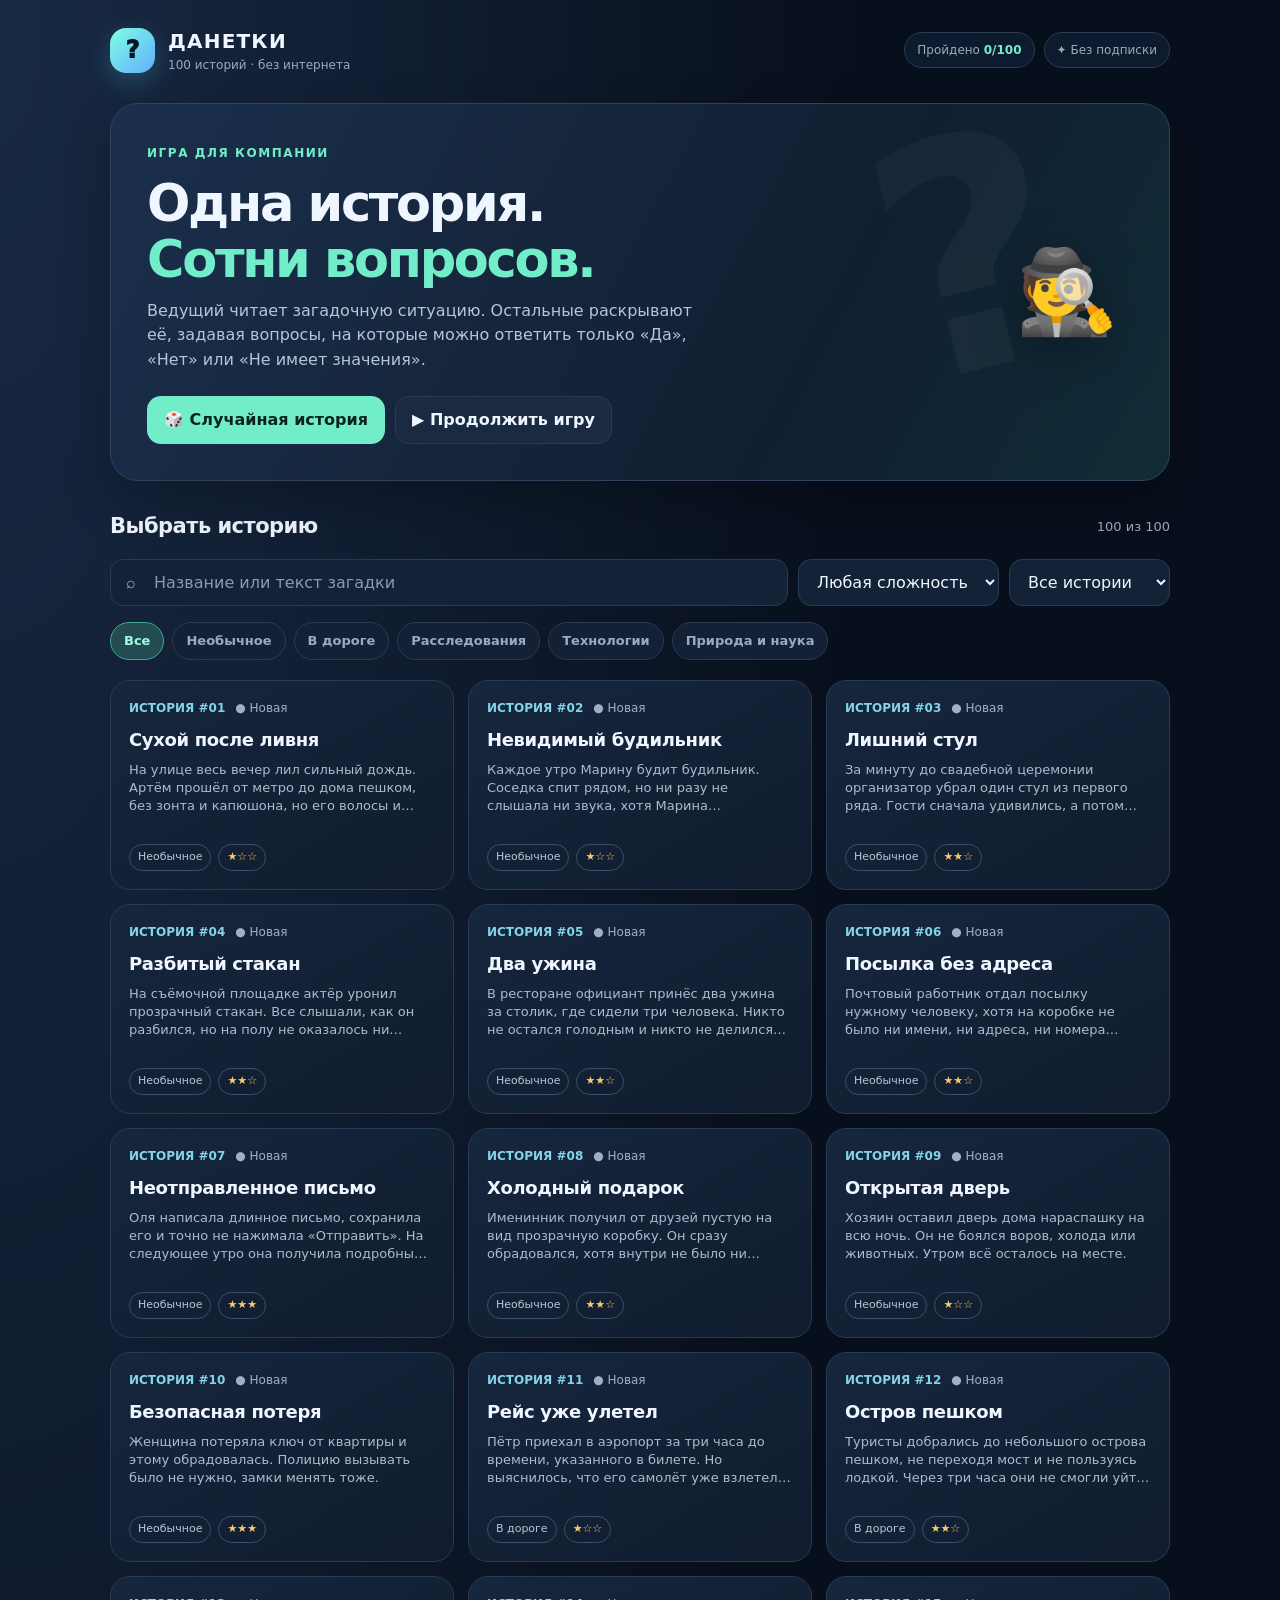
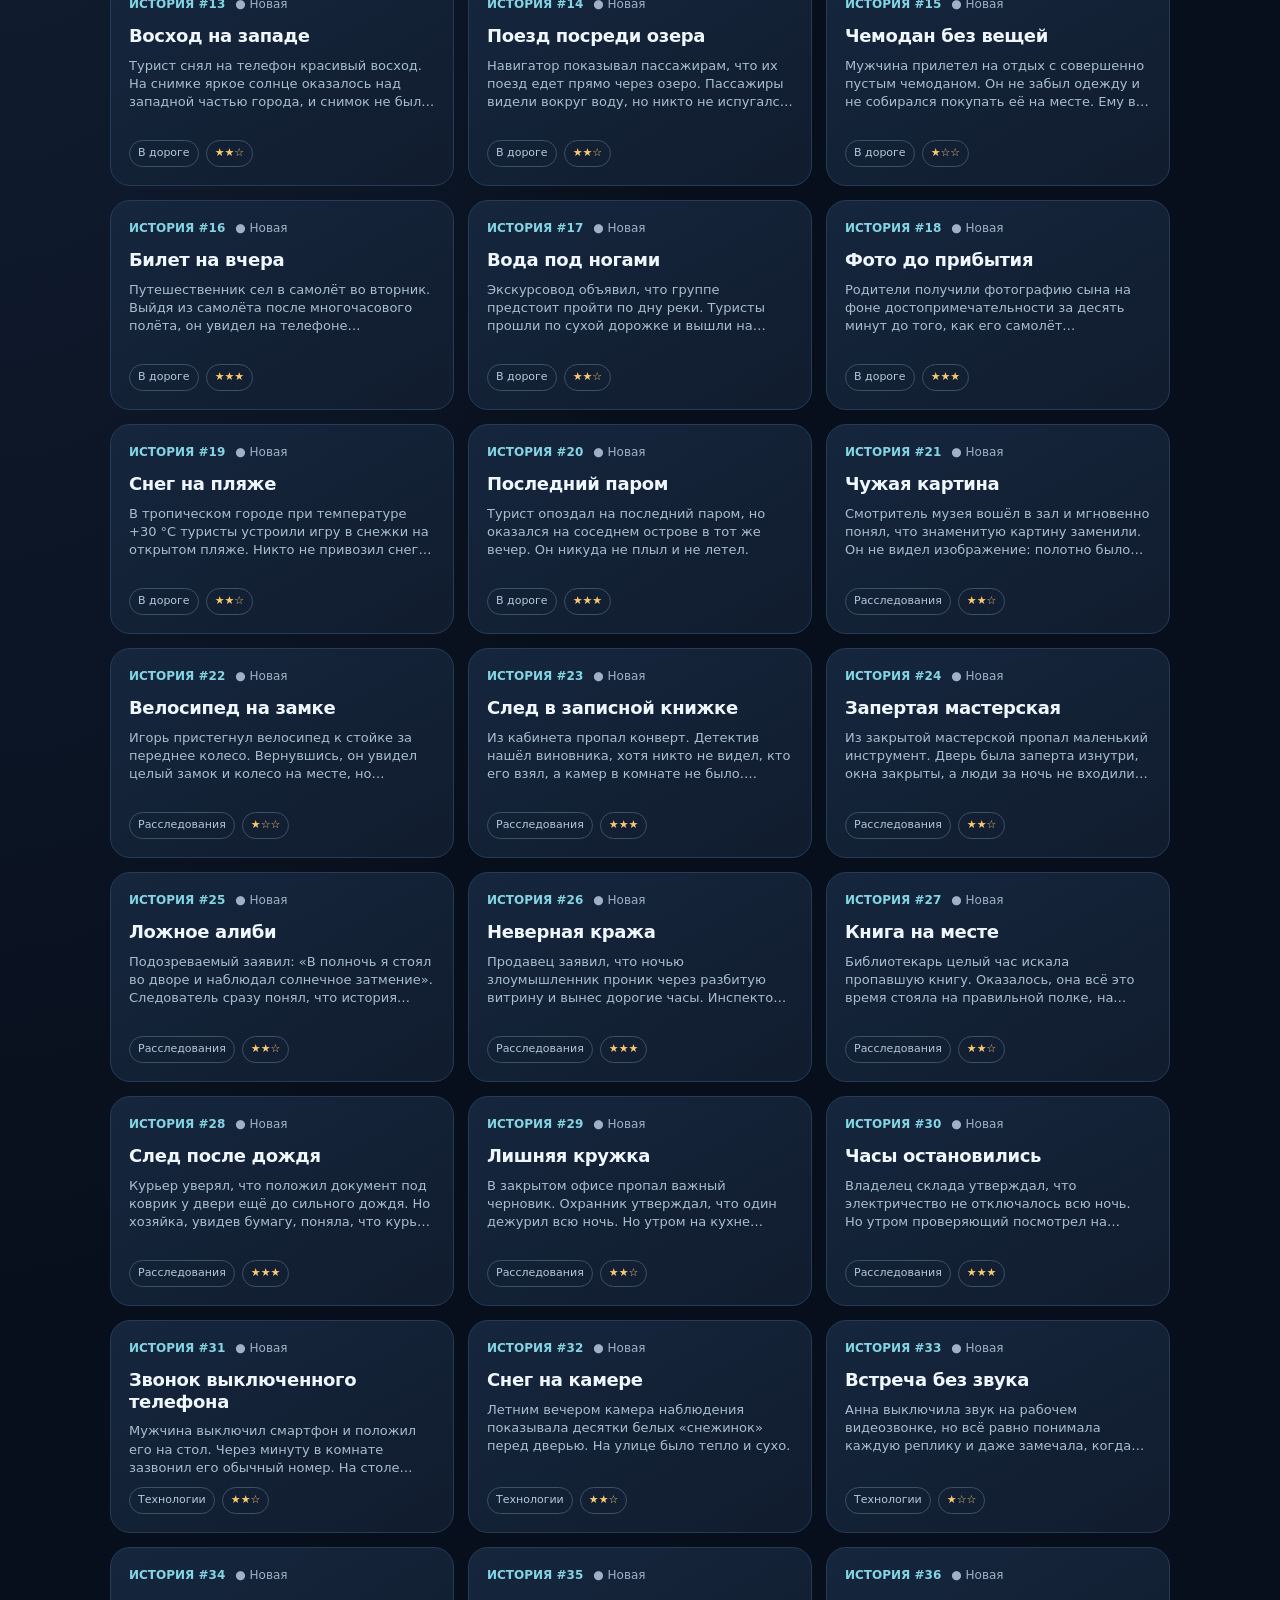
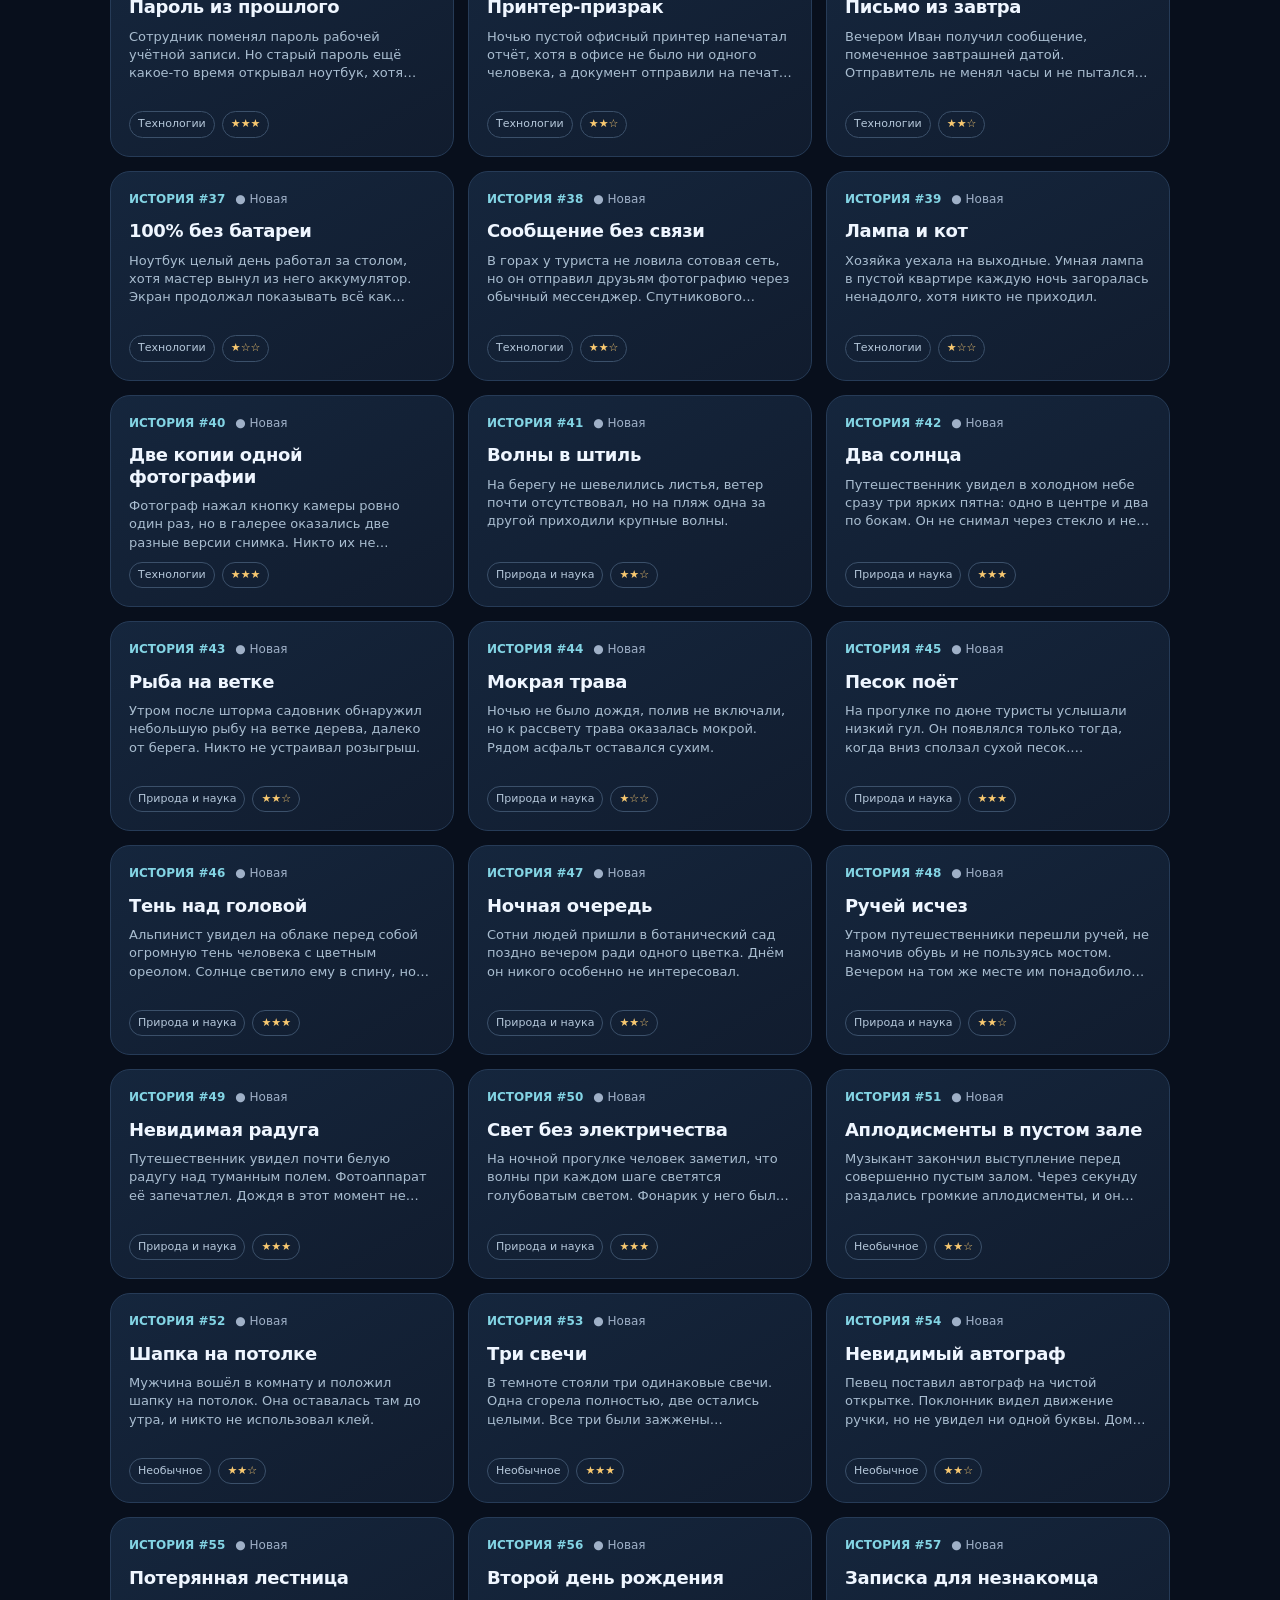
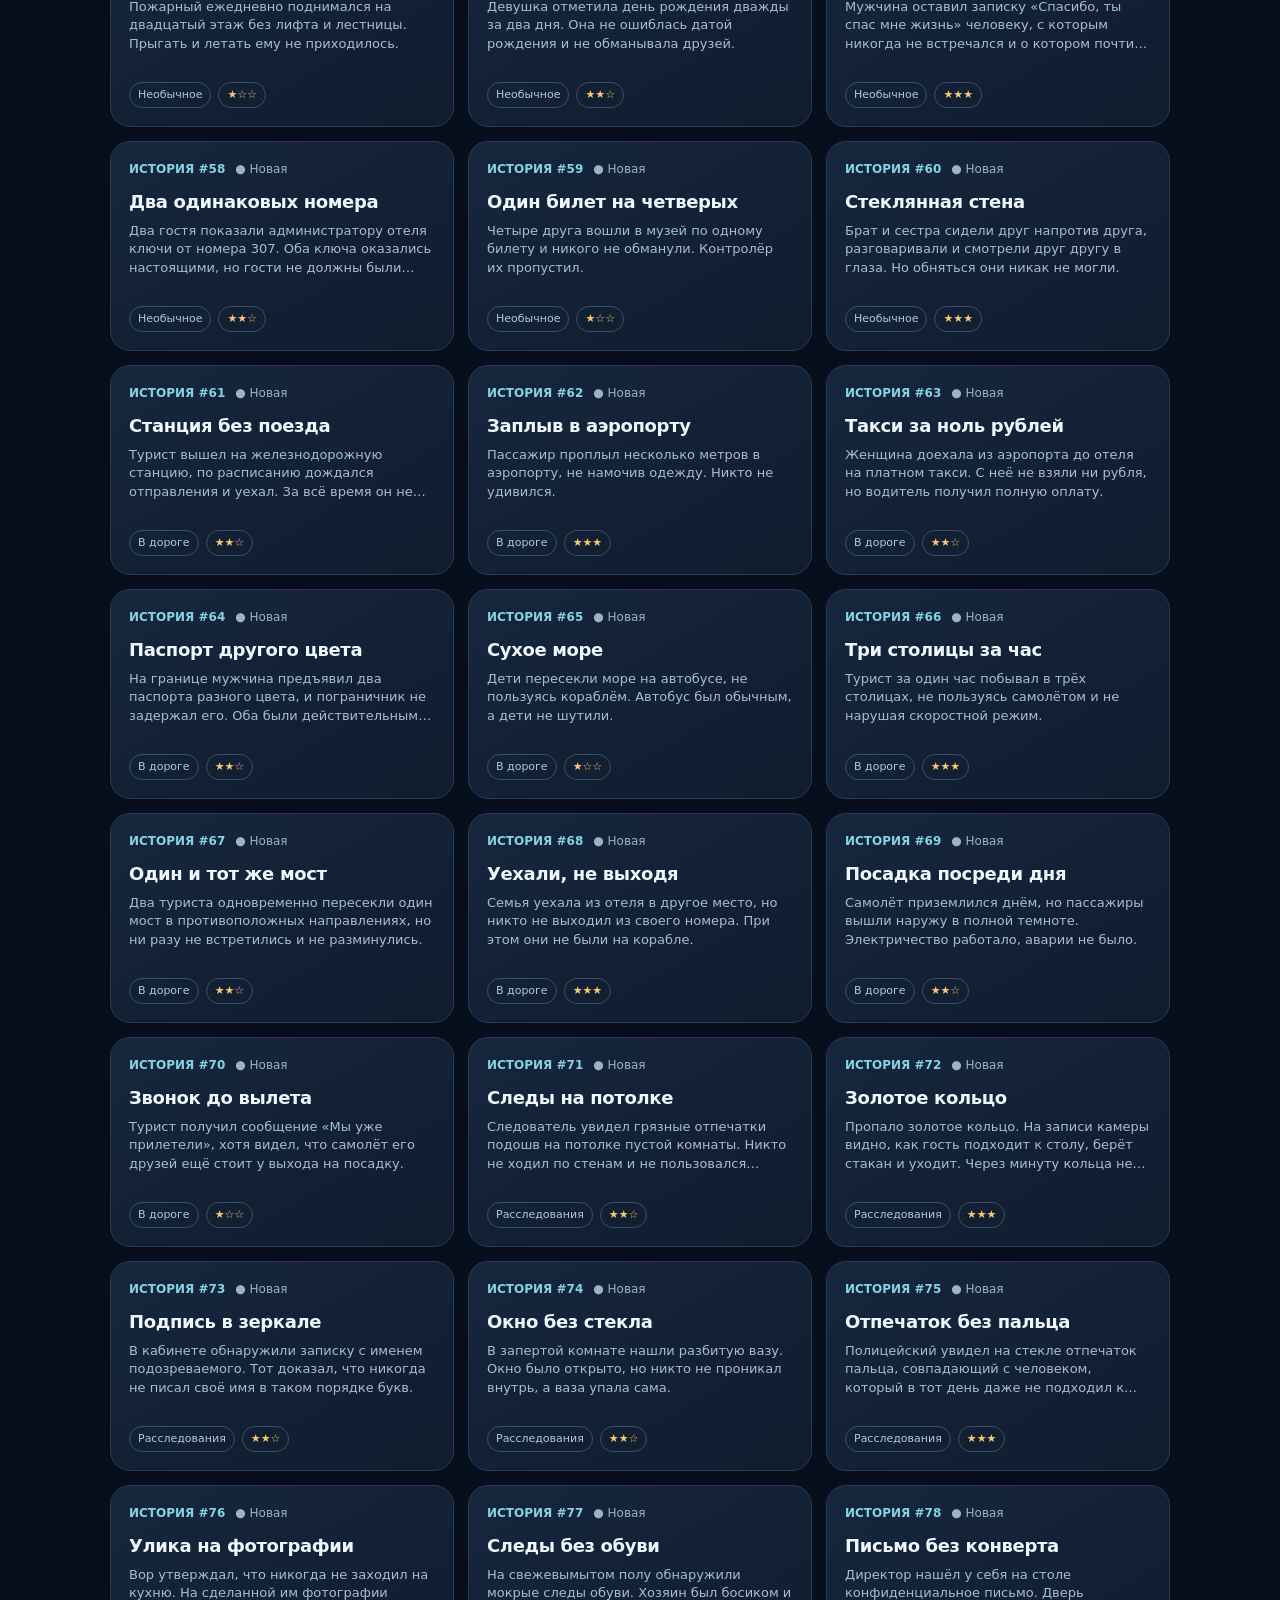
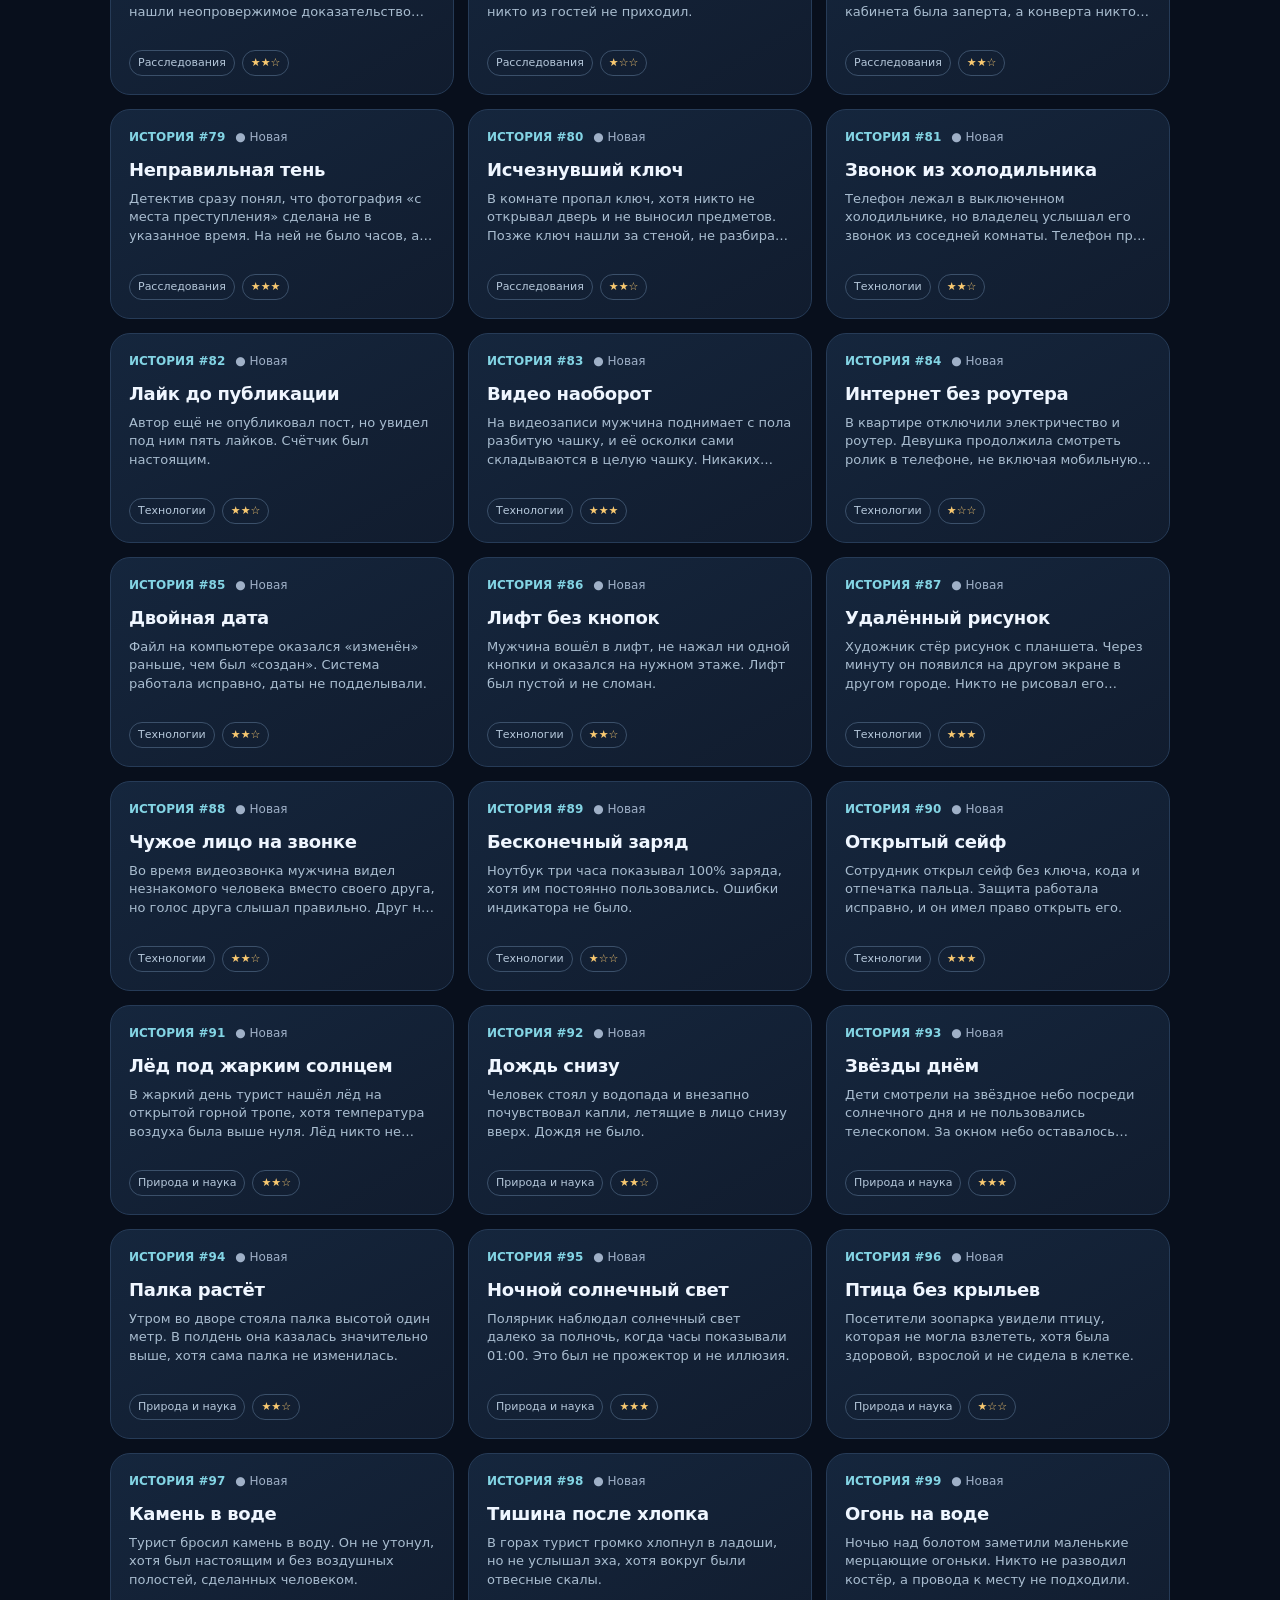
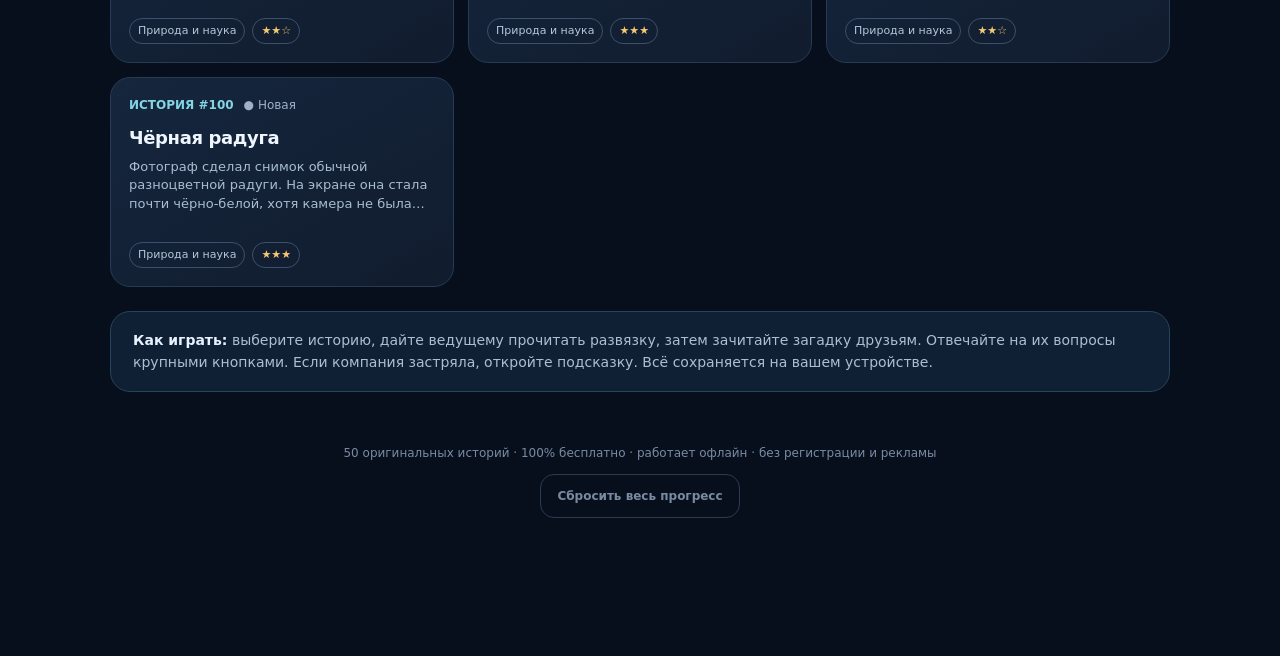
==== danetki/index.html @ e8cf40f3 "Add standalone Danetki game with 100 free stories" ====
<!DOCTYPE html>
<html lang="ru">
<head>
<meta charset="utf-8">
<meta name="viewport" content="width=device-width,initial-scale=1,viewport-fit=cover">
<meta name="theme-color" content="#080f1c">
<meta name="apple-mobile-web-app-capable" content="yes">
<meta name="apple-mobile-web-app-title" content="Данетки">
<link rel="manifest" href="./manifest.webmanifest">
<link rel="icon" href="./icon.svg" type="image/svg+xml">
<meta name="description" content="Данетки: 100 бесплатных загадочных историй для компании. Полностью офлайн, с подсказками, ответами и режимом ведущего.">
<title>Данетки 100 | Игра для компании</title>
<style>
:root{color-scheme:dark;--bg:#080f1c;--bg2:#101a2b;--surface:#121e30;--surface2:#1a2a40;--stroke:#2a3b53;--txt:#eff6ff;--muted:#99abc1;--mint:#72edca;--blue:#7ac2ff;--red:#ff8991;--gold:#f8c870;--violet:#c8a4ff;--shadow:0 22px 50px rgba(0,0,0,.23)}
*{box-sizing:border-box}html{scroll-behavior:smooth}body{margin:0;background:radial-gradient(ellipse 90% 45% at 0% 0%,#182943 0%,transparent 75%),var(--bg);color:var(--txt);font:16px/1.52 system-ui,-apple-system,BlinkMacSystemFont,"Segoe UI",sans-serif;min-height:100vh}button,input,select{font:inherit}button{cursor:pointer;color:inherit}button:disabled{opacity:.4;cursor:not-allowed}button:focus-visible,input:focus-visible,select:focus-visible{outline:3px solid var(--mint);outline-offset:3px}::selection{background:#285f68;color:#fff}.app{max-width:1100px;margin:0 auto;padding:0 20px 110px}.top{display:flex;align-items:center;gap:14px;justify-content:space-between;padding:26px 0 28px}.brand{display:flex;gap:13px;align-items:center;text-decoration:none;color:inherit}.logo{width:45px;height:45px;border-radius:16px;background:linear-gradient(135deg,#80ffe1,#61aeff);display:grid;place-items:center;box-shadow:0 8px 26px #52bce546;color:#061525;font-size:24px;font-weight:1000}.brand strong{display:block;font-size:20px;letter-spacing:.06em}.brand small{display:block;color:var(--muted);font-size:12px}.righttop{display:flex;align-items:center;gap:9px}.pill{border:1px solid var(--stroke);background:#122136a8;border-radius:999px;padding:8px 12px;font-size:12px;color:var(--muted);white-space:nowrap}.pill b{color:var(--mint)}.hero{display:flex;align-items:center;justify-content:space-between;gap:30px;padding:36px;border:1px solid #30425c;background:linear-gradient(118deg,#1b2f4c,#111f31 66%,#112c37);border-radius:28px;box-shadow:var(--shadow);position:relative;overflow:hidden}.hero:before{content:"?";position:absolute;right:10%;top:-90px;font-size:320px;font-weight:900;color:#fff;opacity:.035;transform:rotate(-14deg);pointer-events:none}.heroText{position:relative;max-width:650px}.eyebrow{font-size:12px;font-weight:800;letter-spacing:.13em;text-transform:uppercase;color:var(--mint)}h1{margin:12px 0 12px;font-size:clamp(29px,5vw,51px);line-height:1.09;letter-spacing:-.045em}h1 em{font-style:normal;color:var(--mint)}.hero p{margin:0;color:#b5c6d8;max-width:560px}.heroArt{flex:0 0 132px;display:grid;place-items:center;font-size:82px;filter:drop-shadow(0 12px 25px #0005)}.heroActions{display:flex;gap:10px;flex-wrap:wrap;margin-top:24px}.btn{min-height:44px;border:1px solid var(--stroke);background:var(--surface2);border-radius:14px;padding:11px 16px;font-weight:750;transition:transform .12s,background .12s,border-color .12s;display:inline-flex;align-items:center;justify-content:center;gap:8px}.btn:hover{border-color:#5a789c;background:#253a54}.btn:active{transform:translateY(2px)}.primary{background:var(--mint);color:#09231e;border-color:transparent}.primary:hover{background:#9bf8df;border-color:transparent}.ghost{background:transparent}.square{min-width:44px;padding:10px}.sectionline{display:flex;gap:20px;align-items:center;justify-content:space-between;margin:30px 0 16px}.sectionline h2{font-size:21px;margin:0;letter-spacing:-.025em}.counter{font-size:13px;color:var(--muted)}.tools{display:flex;flex-wrap:wrap;gap:10px;margin:0 0 16px}.search{flex:1 1 265px;position:relative}.search span{position:absolute;top:50%;left:16px;transform:translateY(-50%);opacity:.7}.field{width:100%;height:47px;border:1px solid var(--stroke);border-radius:13px;background:#142238;color:var(--txt);padding:0 14px;outline:none}.search .field{padding-left:43px}.field::placeholder{color:#8a9bb1}select.field{width:auto;min-width:143px}.chips{display:flex;flex-wrap:wrap;gap:8px;margin-bottom:20px}.chip{padding:8px 13px;border-radius:999px;border:1px solid var(--stroke);background:#132036;color:var(--muted);font-size:13px;font-weight:750}.chip[aria-pressed=true]{background:#234c50;color:#a1fbe3;border-color:#3ca990}.library{display:grid;grid-template-columns:repeat(3,minmax(0,1fr));gap:14px}.item{display:flex;flex-direction:column;gap:10px;text-align:left;padding:18px;min-height:210px;background:linear-gradient(150deg,#15263d,#111c2e);border:1px solid #263b57;border-radius:20px;transition:transform .15s,border-color .15s,background .15s}.item:hover{transform:translateY(-3px);border-color:#66acbd}.item .itemtop{display:flex;align-items:center;justify-content:space-between;gap:10px}.item .num{color:#83d4e4;font-weight:850;font-size:12px}.item .mark{font-size:12px;color:#9fb0c7}.item h3{font-size:18px;line-height:1.2;letter-spacing:-.02em;margin:2px 0 0}.item p{margin:0;color:#a9bdd0;font-size:13px;line-height:1.4;display:-webkit-box;-webkit-line-clamp:3;-webkit-box-orient:vertical;overflow:hidden}.meta{display:flex;align-items:center;gap:7px;flex-wrap:wrap;font-size:11px;color:#b5c7da;margin-top:auto}.tag{display:inline-flex;align-items:center;border-radius:999px;border:1px solid #3b506a;padding:4px 8px}.level{color:var(--gold)}.statusdone{color:var(--mint)!important}.emptystate{grid-column:1/-1;text-align:center;padding:55px 20px;color:var(--muted);border:1px dashed var(--stroke);border-radius:20px}.game{display:none}.game.on{display:block}.catalog.off{display:none}.gameNav{display:flex;align-items:center;justify-content:space-between;gap:12px;margin:4px 0 22px}.breadcrumbs{color:var(--muted);font-size:13px}.gameGrid{display:grid;grid-template-columns:minmax(0,1.4fr) minmax(310px,.86fr);gap:20px;align-items:start}.gameMain,.host{background:linear-gradient(150deg,#17263d,#111d30);border:1px solid #2b405b;border-radius:24px;padding:27px;box-shadow:var(--shadow)}.gameMeta{display:flex;align-items:center;gap:7px;flex-wrap:wrap;color:var(--muted);font-size:12px}.gameMain h2{font-size:clamp(29px,4.2vw,44px);letter-spacing:-.045em;line-height:1.14;margin:20px 0}.storylabel{font-size:12px;letter-spacing:.13em;text-transform:uppercase;color:var(--mint);font-weight:850}.story{font-size:clamp(21px,2.8vw,29px);line-height:1.45;font-weight:650;letter-spacing:-.022em;margin:16px 0 28px}.hintbar{border-top:1px solid var(--stroke);padding-top:20px}.hintActions{display:flex;gap:9px;flex-wrap:wrap}.hint{margin-top:12px;background:#253249;border-left:3px solid var(--gold);border-radius:8px 12px 12px 8px;padding:12px 14px;font-size:14px;color:#e8d9b4}.hint b{color:#ffd484}.gameBottom{border-top:1px solid var(--stroke);padding-top:20px;margin-top:24px;display:flex;gap:8px;flex-wrap:wrap}.host{position:sticky;top:14px}.hostHeader{display:flex;align-items:center;justify-content:space-between;gap:10px}.hostHeader h3{font-size:17px;margin:0}.hostDescription{margin:8px 0 16px;color:var(--muted);font-size:13px}.answerButtons{display:grid;grid-template-columns:repeat(3,minmax(0,1fr));gap:8px}.answerButtons button{min-height:76px;border-radius:16px;font-size:17px;font-weight:900;letter-spacing:-.02em}.yes{background:#1b443b;border:1px solid #2d8a70;color:#a1fce2}.no{background:#4b2735;border:1px solid #a0516b;color:#ffbdc6}.na{background:#4d3c25;border:1px solid #ab8447;color:#ffe09a}.feedback{font-size:25px;text-align:center;font-weight:900;min-height:44px;margin:13px 0 5px;transition:opacity .2s}.feedback.muted{font-size:12px;font-weight:500;color:var(--muted);padding-top:12px}.stats{font-size:12px;color:var(--muted);display:flex;justify-content:center;gap:15px;margin-bottom:15px}.reveal{width:100%;background:#20354d;border:1px solid #526780}.solution{background:#102d2a;border:1px solid #2d7563;border-radius:16px;margin-top:14px;padding:18px}.solution h4{margin:0 0 8px;font-size:16px;color:var(--mint)}.solution p{margin:0;font-size:15px;line-height:1.6}.qaWrap{margin-top:19px}.qaWrap h4{margin:0 0 10px;font-size:14px}.qItem{display:flex;gap:8px;align-items:baseline;font-size:13px;padding:8px 0;border-bottom:1px solid #ffffff15}.qItem span{margin-left:auto;white-space:nowrap;font-weight:900}.qItem .aYes{color:var(--mint)}.qItem .aNo{color:var(--red)}.qItem .aNa{color:var(--gold)}.hostFooter{margin-top:18px;display:flex;gap:8px;flex-wrap:wrap}.hostFooter .btn{flex:1}.helper{background:#102034;border:1px solid #26445b;border-radius:20px;margin:24px 0;padding:18px 22px;color:#aebed0;font-size:14px}.helper strong{color:#e8f2ff}.footer{text-align:center;padding:28px 0;color:#798ba3;font-size:12px}.toast{position:fixed;bottom:23px;left:50%;transform:translate(-50%,20px);opacity:0;pointer-events:none;background:#e9fdf8;color:#09241d;padding:13px 19px;border-radius:15px;box-shadow:0 20px 50px #0008;font-weight:800;z-index:50;transition:.2s;white-space:nowrap;max-width:90vw;overflow:hidden;text-overflow:ellipsis}.toast.show{opacity:1;transform:translate(-50%,0)}.hidden{display:none!important}.kbd{display:inline-flex;padding:1px 6px;border-radius:5px;background:#20334b;border:1px solid #36526d;font-size:11px}.modalback{display:none;position:fixed;inset:0;background:#030911cd;z-index:80;align-items:center;justify-content:center;padding:18px}.modalback.on{display:flex}.modal{max-width:440px;background:#15253b;border:1px solid #44607c;border-radius:24px;padding:28px;box-shadow:0 20px 100px #0009}.modal h3{margin:0 0 10px;font-size:23px}.modal p{color:var(--muted);margin:0 0 22px}.modalButtons{display:flex;gap:10px;justify-content:flex-end}.noscript{padding:20px;color:#fff}
@media(max-width:900px){.library{grid-template-columns:repeat(2,minmax(0,1fr))}.gameGrid{grid-template-columns:1fr}.host{position:static}.gameMain,.host{padding:22px}.heroArt{display:none}}
@media(max-width:550px){.app{padding:0 14px 100px}.top{padding:16px 0 20px}.brand strong{font-size:17px}.logo{width:41px;height:41px;border-radius:13px}.righttop .pill:nth-child(2){display:none}.hero{padding:25px 22px;border-radius:22px}.hero h1{font-size:35px}.hero p{font-size:14px}.heroActions .btn{flex:1}.library{grid-template-columns:1fr;gap:10px}.item{min-height:155px;padding:15px}.item p{-webkit-line-clamp:2}.tools .search{flex:1 0 100%}.tools select{flex:1 1 calc(50% - 5px);width:calc(50% - 5px);min-width:0}.sectionline{margin-top:25px}.gameMain,.host{padding:21px 17px;border-radius:19px}.gameNav .btn{font-size:13px}.story{font-size:23px}.answerButtons button{min-height:70px;font-size:16px}.feedback{font-size:24px}.hostFooter .btn{font-size:13px}.pill{font-size:11px;padding:7px 9px}}
@media(prefers-reduced-motion:reduce){*,*:before,*:after{scroll-behavior:auto!important;transition:none!important}}
</style>
</head>
<body>
<div class="app">
<header class="top">
 <a class="brand" href="#catalog" id="logoHome" aria-label="Открыть каталог"><span class="logo">?</span><span><strong>ДАНЕТКИ</strong><small>100 историй · без интернета</small></span></a>
 <div class="righttop"><span class="pill">Пройдено <b id="doneTop">0/50</b></span><span class="pill">✦ Без подписки</span></div>
</header>
<main>
<section id="catalog" class="catalog">
 <div class="hero"><div class="heroText"><span class="eyebrow">Игра для компании</span><h1>Одна история.<br><em>Сотни вопросов.</em></h1><p>Ведущий читает загадочную ситуацию. Остальные раскрывают её, задавая вопросы, на которые можно ответить только «Да», «Нет» или «Не имеет значения».</p><div class="heroActions"><button class="btn primary" id="randomHero">🎲 Случайная история</button><button class="btn" id="startUnplayed">▶ Продолжить игру</button></div></div><div class="heroArt" aria-hidden="true">🕵️</div></div>
 <div class="sectionline"><h2>Выбрать историю</h2><span class="counter" id="found">100 историй</span></div>
 <div class="tools"><label class="search"><span aria-hidden="true">⌕</span><input type="search" class="field" id="search" placeholder="Название или текст загадки" aria-label="Поиск по историям"></label><select class="field" id="difficulty" aria-label="Сложность"><option value="all">Любая сложность</option><option value="1">Лёгкие</option><option value="2">Средние</option><option value="3">Сложные</option></select><select class="field" id="progress" aria-label="Статус"><option value="all">Все истории</option><option value="new">Не сыграны</option><option value="done">Пройденные</option><option value="fav">Избранное ♥</option></select></div>
 <div class="chips" id="chips" aria-label="Категории"></div>
 <div class="library" id="library"></div>
 <div class="helper"><strong>Как играть:</strong> выберите историю, дайте ведущему прочитать развязку, затем зачитайте загадку друзьям. Отвечайте на их вопросы крупными кнопками. Если компания застряла, откройте подсказку. Всё сохраняется на вашем устройстве.</div>
</section>
<section id="game" class="game" aria-label="Игровой экран">
 <nav class="gameNav"><button class="btn ghost" id="back">← Все истории</button><span class="breadcrumbs" id="position"></span><button class="btn square" id="favorite" aria-label="Добавить в избранное" title="Избранное">♡</button></nav>
 <div class="gameGrid">
  <article class="gameMain">
   <div class="gameMeta"><span class="tag" id="gcat"></span><span class="tag" id="gdiff"></span><span class="tag" id="gstatus"></span></div>
   <h2 id="gtitle"></h2>
   <span class="storylabel">Прочитайте вслух</span>
   <p class="story" id="gstory"></p>
   <div class="hintbar"><div class="hintActions"><button class="btn" id="hintOne">💡 Подсказка 1</button><button class="btn" id="hintTwo">💡 Подсказка 2</button></div><div id="hints"></div></div>
   <div class="gameBottom"><button class="btn" id="copyStory">⧉ Скопировать историю</button><button class="btn" id="markDone">✓ Отметить как пройденную</button></div>
  </article>
  <aside class="host"><div class="hostHeader"><h3>🎙️ Пульт ведущего</h3><span class="tag">Вопросы вслух</span></div><p class="hostDescription">Игроки задают вопросы, а вы нажимаете нужный ответ. Кнопки показывают ответ на экране; они не распознают речь.</p>
   <div class="answerButtons"><button class="yes" id="yesBtn">✓ Да <small class="hidden">1</small></button><button class="no" id="noBtn">✕ Нет</button><button class="na" id="naBtn">≈ Неважно</button></div>
   <div id="feedback" class="feedback muted" aria-live="polite">Выберите ответ на вопрос игроков</div><div class="stats"><span id="countQuestions">0 ответов</span><span id="timer">00:00</span></div>
   <button class="btn reveal" id="reveal" aria-expanded="false">🔒 Показать развязку</button>
   <div id="solutionBox" class="hidden"><div class="solution"><h4>🔓 Развязка</h4><p id="solution"></p></div><div class="qaWrap"><h4>Проверочные вопросы</h4><div id="qa"></div></div></div>
   <div class="hostFooter"><button class="btn" id="resetRound">↺ Сбросить раунд</button><button class="btn primary" id="next">Следующая →</button></div>
  </aside>
 </div>
 <div class="helper"><strong>Совет ведущему:</strong> ответьте «Да», если вопрос соответствует разгадке, «Нет», если противоречит ей, и «Неважно», если деталь не влияет на историю. Проверочные вопросы под развязкой помогут придерживаться логики.</div>
</section>
</main>
<footer class="footer">50 оригинальных историй · 100% бесплатно · работает офлайн · без регистрации и рекламы<br><button id="resetAll" class="btn ghost" style="font-size:12px;margin-top:12px">Сбросить весь прогресс</button></footer>
</div>
<div class="toast" id="toast" role="status" aria-live="polite"></div>
<div class="modalback" id="modal" role="dialog" aria-modal="true" aria-labelledby="modalTitle"><div class="modal"><h3 id="modalTitle">Сбросить прогресс?</h3><p>Будут удалены отметки о пройденных историях и избранное. Сами истории останутся.</p><div class="modalButtons"><button class="btn" id="cancelReset">Отмена</button><button class="btn primary" id="confirmReset">Да, сбросить</button></div></div></div>
<noscript><p class="noscript">Для работы игры необходимо включить JavaScript в браузере.</p></noscript>
<script>
'use strict';
const STORIES=[{"id":1,"title":"Сухой после ливня","cat":"Необычное","level":1,"story":"На улице весь вечер лил сильный дождь. Артём прошёл от метро до дома пешком, без зонта и капюшона, но его волосы и одежда остались сухими.","solution":"Весь путь от выхода из метро до двери дома проходил через крытую торговую галерею. Артём действительно шёл пешком, но не под открытым небом.","hints":["Дождь был настоящим, а человек ничего не прятал.","Важно, где именно он шёл."],"qa":[{"q":"Он находился на улице под дождём?","a":"Нет"},{"q":"Он шёл пешком?","a":"Да"},{"q":"Важна погода в другом городе?","a":"Неважно"}]},{"id":2,"title":"Невидимый будильник","cat":"Необычное","level":1,"story":"Каждое утро Марину будит будильник. Соседка спит рядом, но ни разу не слышала ни звука, хотя Марина просыпается точно в срок.","solution":"Марина носит умные часы с вибробудильником. Они будят её вибрацией на запястье без звука.","hints":["Будильник не обязательно издаёт звук.","Предмет касается тела Марины."],"qa":[{"q":"Марина слышит сигнал?","a":"Нет"},{"q":"Это связано с вибрацией?","a":"Да"},{"q":"У соседки плохой слух?","a":"Нет"}]},{"id":3,"title":"Лишний стул","cat":"Необычное","level":2,"story":"За минуту до свадебной церемонии организатор убрал один стул из первого ряда. Гости сначала удивились, а потом поблагодарили его.","solution":"Стул убрали, чтобы оставить место для гостя в инвалидной коляске рядом с семьёй, а не в проходе.","hints":["Стульев хватало на всех, но один мешал.","Подумайте о госте, которому не нужен обычный стул."],"qa":[{"q":"Было слишком много гостей?","a":"Нет"},{"q":"Это было сделано ради удобства человека?","a":"Да"},{"q":"Цвет стула важен?","a":"Неважно"}]},{"id":4,"title":"Разбитый стакан","cat":"Необычное","level":2,"story":"На съёмочной площадке актёр уронил прозрачный стакан. Все слышали, как он разбился, но на полу не оказалось ни одного осколка. Уборщик даже не подходил.","solution":"Это был мягкий силиконовый реквизит, похожий на прозрачный стакан. Он не разбился, а звук разбитого стекла воспроизвели через колонку. Поэтому настоящих осколков не было.","hints":["Звук и предмет не обязательно имеют один источник.","Это съёмка; звуковые эффекты могут воспроизводить отдельно."],"qa":[{"q":"Это был обычный стеклянный стакан?","a":"Нет"},{"q":"Звук добавили отдельно?","a":"Да"},{"q":"Кто-то тайно подмёл пол?","a":"Нет"}]},{"id":5,"title":"Два ужина","cat":"Необычное","level":2,"story":"В ресторане официант принёс два ужина за столик, где сидели три человека. Никто не остался голодным и никто не делился своей тарелкой.","solution":"Третьим человеком был младенец. Его кормили смесью из бутылочки, поэтому ресторанных блюд заказали два.","hints":["Все трое ели, но не обязательно одинаковую еду.","Подумайте о возрасте третьего гостя."],"qa":[{"q":"Третий человек ел?","a":"Да"},{"q":"За столом был ребёнок?","a":"Да"},{"q":"Он ел с тарелки родителей?","a":"Нет"}]},{"id":6,"title":"Посылка без адреса","cat":"Необычное","level":2,"story":"Почтовый работник отдал посылку нужному человеку, хотя на коробке не было ни имени, ни адреса, ни номера телефона.","solution":"Посылка ехала с электронной наклейкой: машиночитаемый штрихкод в системе содержал данные получателя. Понятных человеку слов на коробке не было.","hints":["Информацию можно хранить не только буквами.","На коробке всё-таки была метка, но не текстовая."],"qa":[{"q":"Посылка имела штрихкод?","a":"Да"},{"q":"Работник угадал адресата?","a":"Нет"},{"q":"Важен размер коробки?","a":"Неважно"}]},{"id":7,"title":"Неотправленное письмо","cat":"Необычное","level":3,"story":"Оля написала длинное письмо, сохранила его и точно не нажимала «Отправить». На следующее утро она получила подробный ответ от человека, которому хотела написать.","solution":"Оля набирала текст в совместном документе, доступном адресату. Тот увидел изменения и ответил в комментариях, хотя никакого письма не отправляли.","hints":["Письмо могло существовать не в почтовом сервисе.","Адресат имел доступ к черновику ещё до отправки."],"qa":[{"q":"Адресат прочитал текст?","a":"Да"},{"q":"Текст находился в общем документе?","a":"Да"},{"q":"Почту взломали?","a":"Нет"}]},{"id":8,"title":"Холодный подарок","cat":"Необычное","level":2,"story":"Именинник получил от друзей пустую на вид прозрачную коробку. Он сразу обрадовался, хотя внутри не было ни денег, ни записки, ни украшения.","solution":"В коробке лежал кусок прозрачного льда с замороженным билетом на концерт внутри. С определённого ракурса коробка казалась пустой; именинник заметил билет, когда взял её в руки.","hints":["Подарок был, но его было трудно увидеть.","В коробке находилось нечто прозрачное."],"qa":[{"q":"В коробке был физический предмет?","a":"Да"},{"q":"Там был лёд?","a":"Да"},{"q":"Стоимость коробки важна?","a":"Неважно"}]},{"id":9,"title":"Открытая дверь","cat":"Необычное","level":1,"story":"Хозяин оставил дверь дома нараспашку на всю ночь. Он не боялся воров, холода или животных. Утром всё осталось на месте.","solution":"Это был кукольный домик на столе. «Дверь дома» была частью миниатюрной модели.","hints":["Слово «дом» не гарантирует обычный размер.","В этом доме невозможно жить взрослому человеку."],"qa":[{"q":"Это настоящий жилой дом?","a":"Нет"},{"q":"Это игрушка или модель?","a":"Да"},{"q":"Рядом был охранник?","a":"Неважно"}]},{"id":10,"title":"Безопасная потеря","cat":"Необычное","level":3,"story":"Женщина потеряла ключ от квартиры и этому обрадовалась. Полицию вызывать было не нужно, замки менять тоже.","solution":"Она только что установила электронный замок и навсегда перестала пользоваться старым механическим ключом. Потерянным «ключом» был ненужный старый экземпляр, найденный в кармане во время уборки.","hints":["Потеря была связана с изменением способа входа.","Она больше не нуждалась в этом ключе."],"qa":[{"q":"Квартиру можно открыть без этого ключа?","a":"Да"},{"q":"Ключ был от действующего замка?","a":"Нет"},{"q":"Его украли?","a":"Нет"}]},{"id":11,"title":"Рейс уже улетел","cat":"В дороге","level":1,"story":"Пётр приехал в аэропорт за три часа до времени, указанного в билете. Но выяснилось, что его самолёт уже взлетел. Билет был настоящий, часы шли правильно.","solution":"Он приехал не в тот аэропорт: в городе было два пассажирских аэропорта. Пока добирался до нужного, рейс ушёл.","hints":["Время не было проблемой.","Подумайте о месте отправления."],"qa":[{"q":"Пётр приехал в нужный аэропорт?","a":"Нет"},{"q":"В билете было правильное время?","a":"Да"},{"q":"Он перепутал дату?","a":"Нет"}]},{"id":12,"title":"Остров пешком","cat":"В дороге","level":2,"story":"Туристы добрались до небольшого острова пешком, не переходя мост и не пользуясь лодкой. Через три часа они не смогли уйти назад тем же путём.","solution":"Во время отлива обнажается песчаная коса до острова. Во время прилива её затапливает, поэтому обратно нужен транспорт по воде.","hints":["Уровень воды меняется.","Подумайте о приливе и отливе."],"qa":[{"q":"Остров находится в море?","a":"Да"},{"q":"Они прошли по морскому дну во время отлива?","a":"Да"},{"q":"Зимой вода замёрзла?","a":"Нет"}]},{"id":13,"title":"Восход на западе","cat":"В дороге","level":2,"story":"Турист снял на телефон красивый восход. На снимке яркое солнце оказалось над западной частью города, и снимок не был отредактирован.","solution":"Он сфотографировал отражение утреннего солнца в стеклянном фасаде высотного здания. Камера смотрела на запад, но само солнце было на востоке.","hints":["На снимке не обязательно само светило напрямую.","Учитывайте отражающие поверхности."],"qa":[{"q":"Солнце реально взошло на западе?","a":"Нет"},{"q":"Это отражение?","a":"Да"},{"q":"Фото было сделано утром?","a":"Да"}]},{"id":14,"title":"Поезд посреди озера","cat":"В дороге","level":2,"story":"Навигатор показывал пассажирам, что их поезд едет прямо через озеро. Пассажиры видели вокруг воду, но никто не испугался и машинист не нарушал правил.","solution":"Поезд шёл по железнодорожной дамбе, проложенной через озеро. На мелком масштабе карты узкая полоска суши и рельсы скрывались под линией маршрута.","hints":["Поезд ехал по обычным рельсам.","На карте очень узкую дорогу легко не заметить."],"qa":[{"q":"Рельсы проходили через озеро?","a":"Да"},{"q":"Поезд ехал по мосту или дамбе?","a":"Да"},{"q":"Навигатор был сломан?","a":"Нет"}]},{"id":15,"title":"Чемодан без вещей","cat":"В дороге","level":1,"story":"Мужчина прилетел на отдых с совершенно пустым чемоданом. Он не забыл одежду и не собирался покупать её на месте. Ему всё равно было комфортно всю поездку.","solution":"Его одежда и вещи лежали в небольшом рюкзаке и были с ним в ручной клади. Пустой чемодан он взял для покупок на обратном пути.","hints":["Вещи были с ним, но в другом месте.","Чемодан не был единственной сумкой."],"qa":[{"q":"У него была другая сумка?","a":"Да"},{"q":"Чемодан предназначался для обратного пути?","a":"Да"},{"q":"Он был в командировке?","a":"Неважно"}]},{"id":16,"title":"Билет на вчера","cat":"В дороге","level":3,"story":"Путешественник сел в самолёт во вторник. Выйдя из самолёта после многочасового полёта, он увидел на телефоне понедельник. Телефон не ошибался.","solution":"Самолёт пересёк международную линию перемены дат с запада на восток. Местная календарная дата стала на день раньше.","hints":["Время определяется не только длительностью полёта.","Понадобится глобус и линия перемены дат."],"qa":[{"q":"Он пересёк часовые пояса?","a":"Да"},{"q":"Речь о линии перемены дат?","a":"Да"},{"q":"Он летел назад во времени физически?","a":"Нет"}]},{"id":17,"title":"Вода под ногами","cat":"В дороге","level":2,"story":"Экскурсовод объявил, что группе предстоит пройти по дну реки. Туристы прошли по сухой дорожке и вышли на другом берегу, не использовав мост.","solution":"Это был пешеходный тоннель, проложенный под руслом реки. Они шли ниже уровня её дна, но по сухому полу.","hints":["Мост не единственный способ пересечь реку.","Путь проходил под водой, но вода не попадала внутрь."],"qa":[{"q":"Они шли под рекой?","a":"Да"},{"q":"Это был тоннель?","a":"Да"},{"q":"Река пересохла?","a":"Нет"}]},{"id":18,"title":"Фото до прибытия","cat":"В дороге","level":3,"story":"Родители получили фотографию сына на фоне достопримечательности за десять минут до того, как его самолёт приземлился в городе. Фотография настоящая и новая.","solution":"Сын сфотографировал уменьшенную модель достопримечательности в другом аэропорту во время пересадки. В сам город он ещё не прилетел.","hints":["На фотографии был не сам объект в натуральную величину.","В аэропортах иногда бывают макеты известных зданий."],"qa":[{"q":"Сын уже был в городе назначения?","a":"Нет"},{"q":"Он сфотографировал модель?","a":"Да"},{"q":"Изображение было смонтировано?","a":"Нет"}]},{"id":19,"title":"Снег на пляже","cat":"В дороге","level":2,"story":"В тропическом городе при температуре +30 °C туристы устроили игру в снежки на открытом пляже. Никто не привозил снег из холодильника.","solution":"На пляже проходила пенная вечеринка. Участники лепили и бросали друг в друга комки густой искусственной пены, называя их «снежками». Настоящего снега не было.","hints":["Снег мог быть лишь похожим на настоящий.","Это было развлечение на пляже."],"qa":[{"q":"Там был настоящий снег?","a":"Нет"},{"q":"Использовали пену?","a":"Да"},{"q":"Это было в холодное время года?","a":"Неважно"}]},{"id":20,"title":"Последний паром","cat":"В дороге","level":3,"story":"Турист опоздал на последний паром, но оказался на соседнем острове в тот же вечер. Он никуда не плыл и не летел.","solution":"Острова соединяла подвесная канатная дорога, которая работала дольше парома. Турист добрался в кабине канатки.","hints":["Перемещение между островами не обязательно проходит по воде.","Посмотрите вверх."],"qa":[{"q":"Он использовал другой транспорт?","a":"Да"},{"q":"Это была канатная дорога?","a":"Да"},{"q":"Он пошёл по мосту?","a":"Нет"}]},{"id":21,"title":"Чужая картина","cat":"Расследования","level":2,"story":"Смотритель музея вошёл в зал и мгновенно понял, что знаменитую картину заменили. Он не видел изображение: полотно было закрыто тканью.","solution":"Подменённая картина была в раме другого размера. На стене остался видимый контур пыли и более светлой краски от прежней рамы.","hints":["Он смотрел не на картину.","Важен след на стене вокруг рамы."],"qa":[{"q":"Картина была в другой раме?","a":"Да"},{"q":"Её замену выдал след на стене?","a":"Да"},{"q":"На полотне была подпись?","a":"Неважно"}]},{"id":22,"title":"Велосипед на замке","cat":"Расследования","level":1,"story":"Игорь пристегнул велосипед к стойке за переднее колесо. Вернувшись, он увидел целый замок и колесо на месте, но велосипед исчез.","solution":"Вор снял переднее колесо, которое оставалось пристёгнутым, и унёс остальную часть велосипеда.","hints":["Замок действительно никто не открывал.","К велосипеду можно снять отдельную деталь."],"qa":[{"q":"Переднее колесо осталось?","a":"Да"},{"q":"Вор снял колесо с рамы?","a":"Да"},{"q":"Замок был неисправен?","a":"Нет"}]},{"id":23,"title":"След в записной книжке","cat":"Расследования","level":3,"story":"Из кабинета пропал конверт. Детектив нашёл виновника, хотя никто не видел, кто его взял, а камер в комнате не было. Помогла чистая страница блокнота.","solution":"Под конвертом лежал блокнот с мягкой обложкой. Взявший конверт положил на него записку и сильно написал своё имя. На следующей странице остался продавленный след имени.","hints":["Иногда бумага хранит невидимые следы.","Ищите вдавленные буквы от ручки."],"qa":[{"q":"На бумаге был отпечаток надписи?","a":"Да"},{"q":"Это помогло узнать имя?","a":"Да"},{"q":"Использовали невидимые чернила?","a":"Нет"}]},{"id":24,"title":"Запертая мастерская","cat":"Расследования","level":2,"story":"Из закрытой мастерской пропал маленький инструмент. Дверь была заперта изнутри, окна закрыты, а люди за ночь не входили. Утром мастер нашёл инструмент в соседнем помещении.","solution":"Инструмент случайно оставили на ленточном конвейере, который соединял мастерскую с соседним упаковочным помещением. Ночью автоматическая линия запустилась по расписанию и перевезла инструмент, не открывая дверей.","hints":["Вещи могут перемещаться даже без людей.","Между помещениями работал конвейер."],"qa":[{"q":"Между комнатами работал конвейер?","a":"Да"},{"q":"Инструмент украли?","a":"Нет"},{"q":"Люди переносили его ночью?","a":"Нет"}]},{"id":25,"title":"Ложное алиби","cat":"Расследования","level":2,"story":"Подозреваемый заявил: «В полночь я стоял во дворе и наблюдал солнечное затмение». Следователь сразу понял, что история выдумана.","solution":"Солнечное затмение можно наблюдать только днём, когда Солнце находится над горизонтом. В полночь во дворе нельзя наблюдать обычное солнечное затмение.","hints":["Подумайте, что должно быть видно в небе.","Солнечное затмение требует видимого Солнца."],"qa":[{"q":"Он говорил о солнечном затмении?","a":"Да"},{"q":"Обычное солнечное затмение видно ночью?","a":"Нет"},{"q":"Важно, какой у него телефон?","a":"Неважно"}]},{"id":26,"title":"Неверная кража","cat":"Расследования","level":3,"story":"Продавец заявил, что ночью злоумышленник проник через разбитую витрину и вынес дорогие часы. Инспектор посмотрел на пол и усомнился в этой версии.","solution":"Основная масса осколков лежала снаружи магазина, а не внутри. Это указывало на то, что витрину могли разбить изнутри, инсценировав проникновение с улицы.","hints":["Важно не только то, что стекло разбито.","Где лежат осколки по отношению к удару?"],"qa":[{"q":"Осколки были в основном снаружи?","a":"Да"},{"q":"Витрину могли разбить изнутри?","a":"Да"},{"q":"Стоимость часов важна?","a":"Неважно"}]},{"id":27,"title":"Книга на месте","cat":"Расследования","level":2,"story":"Библиотекарь целый час искала пропавшую книгу. Оказалось, она всё это время стояла на правильной полке, на виду, но её не узнавали.","solution":"Книгу поставили корешком внутрь, страницами наружу. На корешке было название, а снаружи виднелся только белый обрез страниц.","hints":["Книга не была спрятана или украдена.","У неё повернули не ту сторону к проходу."],"qa":[{"q":"Книга стояла задом наперёд?","a":"Да"},{"q":"Она была на правильной полке?","a":"Да"},{"q":"Название было написано на обрезе?","a":"Нет"}]},{"id":28,"title":"След после дождя","cat":"Расследования","level":3,"story":"Курьер уверял, что положил документ под коврик у двери ещё до сильного дождя. Но хозяйка, увидев бумагу, поняла, что курьер пришёл позднее.","solution":"Под ковриком было сухо только по краям, а середина промокла от затекшей воды. Документ при этом оказался совершенно сухим и лежал поверх уже влажного пятна. Его положили после дождя.","hints":["Следы воды сохраняются дольше самого дождя.","Сравните состояние бумаги и места, где она лежала."],"qa":[{"q":"Документ был сухим?","a":"Да"},{"q":"Вода уже попала под коврик?","a":"Да"},{"q":"Хозяйка видела курьера?","a":"Нет"}]},{"id":29,"title":"Лишняя кружка","cat":"Расследования","level":2,"story":"В закрытом офисе пропал важный черновик. Охранник утверждал, что один дежурил всю ночь. Но утром на кухне обнаружили деталь, из-за которой ему перестали верить.","solution":"На столе стояли две использованные кружки с ещё свежими разными отпечатками губной помады и кофе. Это стало поводом проверить версию о втором посетителе, хотя само по себе не доказывало кражу.","hints":["Деталь указывала на возможного гостя.","Обратите внимание на следы использования двух предметов."],"qa":[{"q":"На кухне было две использованные кружки?","a":"Да"},{"q":"Это неопровержимо доказывало кражу?","a":"Нет"},{"q":"В офис мог приходить второй человек?","a":"Да"}]},{"id":30,"title":"Часы остановились","cat":"Расследования","level":3,"story":"Владелец склада утверждал, что электричество не отключалось всю ночь. Но утром проверяющий посмотрел на цифровые часы на стене и усомнился в этом.","solution":"Электронные часы питались от розетки без резервной батарейки. После краткого отключения питания они снова включились, но показывали мигающее «00:00», ожидая настройки времени.","hints":["Это были электронные часы без резервного питания.","После отключения они сбрасывали время и мигали."],"qa":[{"q":"Часы были электрическими?","a":"Да"},{"q":"После сбоя они сбрасывали время?","a":"Да"},{"q":"Часы перевели вручную?","a":"Нет"}]},{"id":31,"title":"Звонок выключенного телефона","cat":"Технологии","level":2,"story":"Мужчина выключил смартфон и положил его на стол. Через минуту в комнате зазвонил его обычный номер. На столе телефон оставался выключенным.","solution":"На планшете была включена функция приёма звонков с того же аккаунта через интернет. Звонил планшет, а не выключенный смартфон.","hints":["Звук мог издавать другой гаджет.","Устройства иногда принимают звонки на один номер."],"qa":[{"q":"Звонил сам выключенный смартфон?","a":"Нет"},{"q":"Звонило другое устройство?","a":"Да"},{"q":"Это был планшет или компьютер?","a":"Да"}]},{"id":32,"title":"Снег на камере","cat":"Технологии","level":2,"story":"Летним вечером камера наблюдения показывала десятки белых «снежинок» перед дверью. На улице было тепло и сухо.","solution":"Рядом с объективом летали мелкие насекомые или пылинки. Ночная инфракрасная подсветка камеры ярко отражалась от них, превращая в белые точки на записи.","hints":["Камера видит не совсем так, как глаз.","Подумайте об инфракрасной подсветке."],"qa":[{"q":"Это был настоящий снег?","a":"Нет"},{"q":"Дело в подсветке камеры?","a":"Да"},{"q":"Насекомые могли быть причиной?","a":"Да"}]},{"id":33,"title":"Встреча без звука","cat":"Технологии","level":1,"story":"Анна выключила звук на рабочем видеозвонке, но всё равно понимала каждую реплику и даже замечала, когда её спрашивали.","solution":"В приложении были включены автоматические субтитры и расшифровка речи.","hints":["Информацию можно получить глазами.","Видеозвонки иногда превращают речь в текст."],"qa":[{"q":"Анна читала субтитры?","a":"Да"},{"q":"Она слышала участников?","a":"Нет"},{"q":"У неё был переводчик-человек?","a":"Нет"}]},{"id":34,"title":"Пароль из прошлого","cat":"Технологии","level":3,"story":"Сотрудник поменял пароль рабочей учётной записи. Но старый пароль ещё какое-то время открывал ноутбук, хотя новый уже работал в браузере.","solution":"Ноутбук использовал кэшированные локальные данные входа, а веб-сервис проверял новый пароль на сервере. До синхронизации старые учётные данные могли срабатывать для локального входа.","hints":["Не все устройства проверяют пароль в одном месте.","Один вход был локальным, другой через сервер."],"qa":[{"q":"Ноутбук мог хранить старые данные входа?","a":"Да"},{"q":"Браузер уже проверял пароль онлайн?","a":"Да"},{"q":"Кто-то взломал пароль?","a":"Нет"}]},{"id":35,"title":"Принтер-призрак","cat":"Технологии","level":2,"story":"Ночью пустой офисный принтер напечатал отчёт, хотя в офисе не было ни одного человека, а документ отправили на печать ещё вечером.","solution":"Вечером принтер был выключен или недоступен, и задание осталось в очереди печати. Ночью устройство включилось после перезапуска питания, и очередь выполнилась.","hints":["Команда на печать могла ждать.","Проверьте очередь печати и питание принтера."],"qa":[{"q":"Задание отправили заранее?","a":"Да"},{"q":"Принтер включился ночью?","a":"Да"},{"q":"Принтером управлял призрак?","a":"Нет"}]},{"id":36,"title":"Письмо из завтра","cat":"Технологии","level":2,"story":"Вечером Иван получил сообщение, помеченное завтрашней датой. Отправитель не менял часы и не пытался обмануть Ивана.","solution":"Отправитель находился в часовом поясе, где уже наступило завтра, а приложение показывало локальную дату отправителя в метаданных сообщения.","hints":["В двух местах Земли могут быть разные даты.","Подумайте о часовых поясах."],"qa":[{"q":"Отправитель был в другом часовом поясе?","a":"Да"},{"q":"Это ошибка календаря?","a":"Нет"},{"q":"Важно, каким телефоном пользовался Иван?","a":"Неважно"}]},{"id":37,"title":"100% без батареи","cat":"Технологии","level":1,"story":"Ноутбук целый день работал за столом, хотя мастер вынул из него аккумулятор. Экран продолжал показывать всё как обычно.","solution":"Ноутбук получал питание напрямую от блока питания, подключённого к розетке. Аккумулятор для работы от сети не обязателен.","hints":["Источник энергии не один.","Осмотрите провод."],"qa":[{"q":"Ноутбук был подключён к сети?","a":"Да"},{"q":"В нём стоял запасной аккумулятор?","a":"Нет"},{"q":"Экран был неисправен?","a":"Нет"}]},{"id":38,"title":"Сообщение без связи","cat":"Технологии","level":2,"story":"В горах у туриста не ловила сотовая сеть, но он отправил друзьям фотографию через обычный мессенджер. Спутникового телефона у него не было.","solution":"Турист подключился к Wi-Fi в горном приюте. Для мессенджера нужен интернет, но не обязательно сотовая сеть.","hints":["Сотовый сигнал и интернет не одно и то же.","Рядом могла быть точка Wi-Fi."],"qa":[{"q":"У него был Wi-Fi?","a":"Да"},{"q":"Сотовая связь работала?","a":"Нет"},{"q":"Фото он отправил позже в городе?","a":"Нет"}]},{"id":39,"title":"Лампа и кот","cat":"Технологии","level":1,"story":"Хозяйка уехала на выходные. Умная лампа в пустой квартире каждую ночь загоралась ненадолго, хотя никто не приходил.","solution":"Лампа включалась от датчика движения. По квартире ходил оставленный дома кот.","hints":["В квартире не было людей, но кое-кто двигался.","Датчик мог реагировать на домашнего питомца."],"qa":[{"q":"Дома был питомец?","a":"Да"},{"q":"Лампа включалась по датчику движения?","a":"Да"},{"q":"Кто-то взломал умный дом?","a":"Нет"}]},{"id":40,"title":"Две копии одной фотографии","cat":"Технологии","level":3,"story":"Фотограф нажал кнопку камеры ровно один раз, но в галерее оказались две разные версии снимка. Никто их не редактировал вручную.","solution":"Камера была настроена одновременно сохранять обычный файл JPEG и «сырой» RAW. Это два разных файла одного кадра.","hints":["Один кадр может сохраняться в разных форматах.","Поищите в настройках камеры RAW + JPEG."],"qa":[{"q":"Снимок сделали один раз?","a":"Да"},{"q":"Камера сохранила два формата?","a":"Да"},{"q":"Изображение дублировали друзья?","a":"Нет"}]},{"id":41,"title":"Волны в штиль","cat":"Природа и наука","level":2,"story":"На берегу не шевелились листья, ветер почти отсутствовал, но на пляж одна за другой приходили крупные волны.","solution":"Это была океанская зыбь. Волны возникли из-за сильного ветра далеко в море и продолжали идти к берегу, хотя у пляжа был штиль.","hints":["Волны могут прийти издалека.","Ветер мог дуть совсем в другом месте."],"qa":[{"q":"Волны создал ветер далеко от берега?","a":"Да"},{"q":"Местный штиль этому мешает?","a":"Нет"},{"q":"Туристы включили волновую машину?","a":"Нет"}]},{"id":42,"title":"Два солнца","cat":"Природа и наука","level":3,"story":"Путешественник увидел в холодном небе сразу три ярких пятна: одно в центре и два по бокам. Он не снимал через стекло и не обманывал.","solution":"Он наблюдал паргелий, или «ложные солнца»: свет преломлялся в кристаллах льда высоко в атмосфере. Настоящее Солнце было одно.","hints":["Это оптический эффект природы.","В воздухе были кристаллики льда."],"qa":[{"q":"Настоящее Солнце было одно?","a":"Да"},{"q":"Виновато преломление света?","a":"Да"},{"q":"Это было отражение в окне?","a":"Нет"}]},{"id":43,"title":"Рыба на ветке","cat":"Природа и наука","level":2,"story":"Утром после шторма садовник обнаружил небольшую рыбу на ветке дерева, далеко от берега. Никто не устраивал розыгрыш.","solution":"Птица, например чайка, несла рыбу в клюве, но уронила её на дерево. Рыба попала туда по воздуху, а не из-за наводнения.","hints":["Рыба могла попасть туда сверху.","Подумайте о животных, которые ловят рыбу."],"qa":[{"q":"Рыбу перенесла птица?","a":"Да"},{"q":"Дерево было под водой?","a":"Нет"},{"q":"Важна порода дерева?","a":"Неважно"}]},{"id":44,"title":"Мокрая трава","cat":"Природа и наука","level":1,"story":"Ночью не было дождя, полив не включали, но к рассвету трава оказалась мокрой. Рядом асфальт оставался сухим.","solution":"На холодных травинках сконденсировалась влага из воздуха: выпала роса. Асфальт охлаждался иначе, поэтому мог остаться сухим.","hints":["Вода не обязательно падает с неба каплями дождя.","Вспомните утреннюю росу."],"qa":[{"q":"Это роса?","a":"Да"},{"q":"Был дождь?","a":"Нет"},{"q":"Нужен ли человек для этого?","a":"Нет"}]},{"id":45,"title":"Песок поёт","cat":"Природа и наука","level":3,"story":"На прогулке по дюне туристы услышали низкий гул. Он появлялся только тогда, когда вниз сползал сухой песок. Динамиков поблизости не было.","solution":"При определённых размерах и сухости песчинок их синхронное движение во время схода песка создаёт резонансный звук. Это явление называют «поющими дюнами».","hints":["Источник звука находился под ногами.","Колебались многочисленные песчинки."],"qa":[{"q":"Гудел сам песок?","a":"Да"},{"q":"Это природное явление?","a":"Да"},{"q":"Рядом был спрятан мотор?","a":"Нет"}]},{"id":46,"title":"Тень над головой","cat":"Природа и наука","level":3,"story":"Альпинист увидел на облаке перед собой огромную тень человека с цветным ореолом. Солнце светило ему в спину, но тень казалась великаном.","solution":"Это броккенский призрак: тень самого альпиниста проецировалась на туман или облако, а вокруг возникла оптическая «глория». Из-за расстояния и перспективы тень казалась огромной.","hints":["Тень лежала не на земле.","Облако стало экраном для тени."],"qa":[{"q":"Это была его собственная тень?","a":"Да"},{"q":"Экраном служило облако или туман?","a":"Да"},{"q":"Это был другой человек?","a":"Нет"}]},{"id":47,"title":"Ночная очередь","cat":"Природа и наука","level":2,"story":"Сотни людей пришли в ботанический сад поздно вечером ради одного цветка. Днём он никого особенно не интересовал.","solution":"В саду зацвёл редкий ночной цветок, раскрывающийся и сильно пахнущий после заката. Посетители хотели увидеть короткое ночное цветение.","hints":["Растение менялось с наступлением темноты.","Некоторые цветы распускаются только ночью."],"qa":[{"q":"Цветок расцветал ночью?","a":"Да"},{"q":"Это было затмение?","a":"Нет"},{"q":"Люди пришли из-за редкого цветения?","a":"Да"}]},{"id":48,"title":"Ручей исчез","cat":"Природа и наука","level":2,"story":"Утром путешественники перешли ручей, не намочив обувь и не пользуясь мостом. Вечером на том же месте им понадобилось искать переправу.","solution":"С утра поверхность ручья покрывал прочный лёд, по которому они прошли. Днём потеплело, лёд растаял и к вечеру вода снова текла открыто.","hints":["Условия в течение дня изменились.","Подумайте о температуре."],"qa":[{"q":"Утром ручей был замёрзшим?","a":"Да"},{"q":"Вечером лёд растаял?","a":"Да"},{"q":"Его перекрыла плотина?","a":"Нет"}]},{"id":49,"title":"Невидимая радуга","cat":"Природа и наука","level":3,"story":"Путешественник увидел почти белую радугу над туманным полем. Фотоаппарат её запечатлел. Дождя в этот момент не было.","solution":"Это туманная радуга. Свет преломлялся и рассеивался в очень мелких каплях тумана; цвета получаются слабо выраженными, поэтому дуга выглядит белой.","hints":["Капли воды были в воздухе.","Это был не дождь, а туман."],"qa":[{"q":"Это явление связано с туманом?","a":"Да"},{"q":"Свет взаимодействовал с каплями воды?","a":"Да"},{"q":"Радуга была нарисована?","a":"Нет"}]},{"id":50,"title":"Свет без электричества","cat":"Природа и наука","level":3,"story":"На ночной прогулке человек заметил, что волны при каждом шаге светятся голубоватым светом. Фонарик у него был выключен.","solution":"В воде жили биолюминесцентные микроорганизмы, например динофлагелляты. Движение воды вызывало их свечение.","hints":["Источником света были живые существа.","Некоторые морские организмы светятся при волнении воды."],"qa":[{"q":"Это биолюминесценция?","a":"Да"},{"q":"Свет создавали микроорганизмы?","a":"Да"},{"q":"Под водой были лампы?","a":"Нет"}]},{"id":51,"title":"Аплодисменты в пустом зале","cat":"Необычное","level":2,"story":"Музыкант закончил выступление перед совершенно пустым залом. Через секунду раздались громкие аплодисменты, и он поклонился.","solution":"Музыкант играл в студии для прямой трансляции. Зрители аплодировали из соседней комнаты, откуда звук подавали в наушники и колонки.","hints":["Зрители всё-таки существовали.","Они смотрели выступление не из зала."],"qa":[{"q":"Были реальные слушатели?","a":"Да"},{"q":"Выступление транслировали?","a":"Да"},{"q":"Аплодисменты были выдуманными?","a":"Нет"}]},{"id":52,"title":"Шапка на потолке","cat":"Необычное","level":2,"story":"Мужчина вошёл в комнату и положил шапку на потолок. Она оставалась там до утра, и никто не использовал клей.","solution":"Это была перевёрнутая комната-аттракцион, где мебель закреплена вверх ногами. «Потолком» посетители называли поверхность, которая на самом деле была полом.","hints":["Положение комнаты важнее свойств шапки.","Это развлекательная инсталляция с перевёрнутым интерьером."],"qa":[{"q":"Комната была обычной жилой?","a":"Нет"},{"q":"Это аттракцион?","a":"Да"},{"q":"Шапка обладала магнитом?","a":"Нет"}]},{"id":53,"title":"Три свечи","cat":"Необычное","level":3,"story":"В темноте стояли три одинаковые свечи. Одна сгорела полностью, две остались целыми. Все три были зажжены одновременно и не тушились.","solution":"Одна свеча была настоящей восковой, а две другие — электрическими светодиодными имитациями. Все три «зажгли», но горела только восковая.","hints":["Внешний вид предмета обманчив.","Не каждое пламя было настоящим."],"qa":[{"q":"Все три свечи были восковыми?","a":"Нет"},{"q":"Две были электрическими?","a":"Да"},{"q":"Нужен ли ветер?","a":"Нет"}]},{"id":54,"title":"Невидимый автограф","cat":"Необычное","level":2,"story":"Певец поставил автограф на чистой открытке. Поклонник видел движение ручки, но не увидел ни одной буквы. Дома автограф появился.","solution":"Певец писал ручкой с чернилами, проявляющимися под ультрафиолетом. Дома поклонник подсветил открытку УФ-фонариком.","hints":["След на бумаге был с самого начала.","Не все чернила видны при обычном освещении."],"qa":[{"q":"Чернила были на открытке?","a":"Да"},{"q":"Потребовался специальный свет?","a":"Да"},{"q":"Певец обманул поклонника?","a":"Нет"}]},{"id":55,"title":"Потерянная лестница","cat":"Необычное","level":1,"story":"Пожарный ежедневно поднимался на двадцатый этаж без лифта и лестницы. Прыгать и летать ему не приходилось.","solution":"«Двадцатый этаж» — название тренировочной площадки на уровне земли, размеченной как этажи здания. Пожарный просто заходил туда через дверь.","hints":["Слово «этаж» может быть частью названия.","Не обязательно речь о настоящем двадцатом этаже здания."],"qa":[{"q":"Он действительно набирал высоту в двадцать этажей?","a":"Нет"},{"q":"Это тренировочная площадка?","a":"Да"},{"q":"У него был реактивный ранец?","a":"Нет"}]},{"id":56,"title":"Второй день рождения","cat":"Необычное","level":2,"story":"Девушка отметила день рождения дважды за два дня. Она не ошиблась датой рождения и не обманывала друзей.","solution":"Она родилась 29 февраля. В невисокосном году отпраздновала его 28 февраля с семьёй, а 1 марта встретилась с друзьями: оба праздника посвящены одной и той же дате рождения.","hints":["Дело в календаре, а не в паспорте.","Подумайте о редкой дате февраля."],"qa":[{"q":"Она родилась 29 февраля?","a":"Да"},{"q":"Возраст в паспорте менялся два раза?","a":"Нет"},{"q":"Она отмечала разные версии праздника?","a":"Да"}]},{"id":57,"title":"Записка для незнакомца","cat":"Необычное","level":3,"story":"Мужчина оставил записку «Спасибо, ты спас мне жизнь» человеку, с которым никогда не встречался и о котором почти ничего не знал.","solution":"Он донор костного мозга после пересадки. Получатель написал донору анонимное письмо через медицинский регистр, не зная его личности.","hints":["Помощь не обязательно происходит при личной встрече.","Речь о медицинском донорстве."],"qa":[{"q":"Незнакомец пожертвовал биологический материал?","a":"Да"},{"q":"Они встретились в больнице лично?","a":"Нет"},{"q":"Мужчина пережил лечение?","a":"Да"}]},{"id":58,"title":"Два одинаковых номера","cat":"Необычное","level":2,"story":"Два гостя показали администратору отеля ключи от номера 307. Оба ключа оказались настоящими, но гости не должны были жить вместе.","solution":"В гостинице было два корпуса. В каждом существовал свой номер 307, а ключи содержали ещё и код корпуса.","hints":["Число на ключе — не единственный адрес.","Вспомните о нескольких корпусах одного отеля."],"qa":[{"q":"В отеле было больше одного корпуса?","a":"Да"},{"q":"Ключи открывали одну дверь?","a":"Нет"},{"q":"Один ключ был поддельным?","a":"Нет"}]},{"id":59,"title":"Один билет на четверых","cat":"Необычное","level":1,"story":"Четыре друга вошли в музей по одному билету и никого не обманули. Контролёр их пропустил.","solution":"Они купили один семейный билет, который по правилам музея действовал сразу на четверых посетителей.","hints":["Один билет не всегда равен одному посетителю.","На билете был указан групповой тариф."],"qa":[{"q":"Билет был групповым?","a":"Да"},{"q":"Контролёр нарушил правила?","a":"Нет"},{"q":"Это был бесплатный музей?","a":"Неважно"}]},{"id":60,"title":"Стеклянная стена","cat":"Необычное","level":3,"story":"Брат и сестра сидели друг напротив друга, разговаривали и смотрели друг другу в глаза. Но обняться они никак не могли.","solution":"Они сидели по разные стороны стеклянной перегородки в комнате для посещений. Перегородка пропускала звук через переговорное устройство, но физически разделяла людей.","hints":["Между ними существовало препятствие.","Возможен разговор через прозрачную перегородку."],"qa":[{"q":"Между ними было стекло?","a":"Да"},{"q":"Они могли прикоснуться друг к другу?","a":"Нет"},{"q":"Они говорили по телефону из разных городов?","a":"Нет"}]},{"id":61,"title":"Станция без поезда","cat":"В дороге","level":2,"story":"Турист вышел на железнодорожную станцию, по расписанию дождался отправления и уехал. За всё время он не увидел ни одного поезда.","solution":"Это была нижняя станция канатной дороги, которую в расписании и на табло тоже называют станцией. Он уехал в кабинке фуникулёра/канатной дороги.","hints":["Станции есть не только на железной дороге.","Транспорт двигался по тросу."],"qa":[{"q":"Он ехал по рельсам?","a":"Нет"},{"q":"Это была канатная дорога?","a":"Да"},{"q":"Он шёл пешком?","a":"Нет"}]},{"id":62,"title":"Заплыв в аэропорту","cat":"В дороге","level":3,"story":"Пассажир проплыл несколько метров в аэропорту, не намочив одежду. Никто не удивился.","solution":"В аэропорту был установлен симулятор виртуальной реальности с подводным приключением. Пассажир «плыл» в игре, но физически оставался на сухом полу.","hints":["Глагол может описывать действия в виртуальном мире.","Подумайте о VR-аттракционе."],"qa":[{"q":"Он был в настоящей воде?","a":"Нет"},{"q":"Он участвовал в симуляции?","a":"Да"},{"q":"Он ехал на лодке?","a":"Нет"}]},{"id":63,"title":"Такси за ноль рублей","cat":"В дороге","level":2,"story":"Женщина доехала из аэропорта до отеля на платном такси. С неё не взяли ни рубля, но водитель получил полную оплату.","solution":"Поездку оплатил отель по программе бесплатного трансфера для своих гостей. Таксист получил оплату от гостиницы.","hints":["Платить может не пассажир.","В услугу проживания иногда входит трансфер."],"qa":[{"q":"Поездку оплатил кто-то другой?","a":"Да"},{"q":"Такси было действительно платным?","a":"Да"},{"q":"Водитель ошибся?","a":"Нет"}]},{"id":64,"title":"Паспорт другого цвета","cat":"В дороге","level":2,"story":"На границе мужчина предъявил два паспорта разного цвета, и пограничник не задержал его. Оба были действительными и принадлежали одному человеку.","solution":"У него было два вида документов: внутренний национальный паспорт и заграничный паспорт. Разные обложки не означают разные личности.","hints":["Паспорта бывают разных типов.","Для внутренних и зарубежных поездок бывают разные документы."],"qa":[{"q":"Паспорта принадлежали одному человеку?","a":"Да"},{"q":"Это два разных типа паспорта?","a":"Да"},{"q":"Была подделка?","a":"Нет"}]},{"id":65,"title":"Сухое море","cat":"В дороге","level":1,"story":"Дети пересекли море на автобусе, не пользуясь кораблём. Автобус был обычным, а дети не шутили.","solution":"Автобус прошёл по автомобильному тоннелю, проложенному под морским дном. Такой тоннель позволяет пересечь пролив без корабля.","hints":["Не обязательно двигаться по поверхности воды.","В некоторых странах есть тоннели под морем."],"qa":[{"q":"Автобус был под водой в тоннеле?","a":"Да"},{"q":"Он плыл как корабль?","a":"Нет"},{"q":"Дети промокли?","a":"Нет"}]},{"id":66,"title":"Три столицы за час","cat":"В дороге","level":3,"story":"Турист за один час побывал в трёх столицах, не пользуясь самолётом и не нарушая скоростной режим.","solution":"Он посетил выставку миниатюр, где рядом стояли макеты исторических центров трёх столиц. Именно так экскурсовод назвал посещение «трёх столиц».","hints":["Необязательно посещать сами города.","Столицы могли быть представлены уменьшенными копиями."],"qa":[{"q":"Он реально ездил в три города?","a":"Нет"},{"q":"Он смотрел макеты столиц?","a":"Да"},{"q":"Скорость транспорта важна?","a":"Нет"}]},{"id":67,"title":"Один и тот же мост","cat":"В дороге","level":2,"story":"Два туриста одновременно пересекли один мост в противоположных направлениях, но ни разу не встретились и не разминулись.","solution":"Один ехал по автомобильной части моста, второй шёл по пешеходному уровню под ней. У них были разные ярусы, поэтому пути не пересекались.","hints":["Мост может иметь несколько уровней.","Ищите второй ярус."],"qa":[{"q":"Мост был многоуровневым?","a":"Да"},{"q":"Они находились на разных уровнях?","a":"Да"},{"q":"Один из них летел?","a":"Нет"}]},{"id":68,"title":"Уехали, не выходя","cat":"В дороге","level":3,"story":"Семья уехала из отеля в другое место, но никто не выходил из своего номера. При этом они не были на корабле.","solution":"Отель состоял из передвижных жилых модулей. Номер был домом на колёсах, и его перевезли целиком вместе с гостями на территории кемпинга.","hints":["Сам номер мог перемещаться.","Это был мобильный домик, а не обычное здание."],"qa":[{"q":"Комната двигалась вместе с ними?","a":"Да"},{"q":"Это был дом на колёсах?","a":"Да"},{"q":"Они находились на пароме?","a":"Нет"}]},{"id":69,"title":"Посадка посреди дня","cat":"В дороге","level":2,"story":"Самолёт приземлился днём, но пассажиры вышли наружу в полной темноте. Электричество работало, аварии не было.","solution":"Пассажиры сошли в закрытый, затемнённый рукав аэропорта: из-за ремонта освещение коридора было выключено, а выход в терминал оставался впереди.","hints":["«Наружу» не всегда значит под открытое небо.","Пассажиры вышли из самолёта не на лётное поле."],"qa":[{"q":"Они вышли в телетрап?","a":"Да"},{"q":"Темнота была в коридоре?","a":"Да"},{"q":"На улице была ночь?","a":"Нет"}]},{"id":70,"title":"Звонок до вылета","cat":"В дороге","level":1,"story":"Турист получил сообщение «Мы уже прилетели», хотя видел, что самолёт его друзей ещё стоит у выхода на посадку.","solution":"Друзья летели разными рейсами: первые уже прибыли в город, а оставшаяся часть компании ещё ждала своего самолёта.","hints":["Сообщение не обязательно относится ко всем друзьям.","У компании могли быть разные рейсы."],"qa":[{"q":"Все друзья были в одном самолёте?","a":"Нет"},{"q":"Кто-то прилетел раньше?","a":"Да"},{"q":"Сообщение было шуткой?","a":"Нет"}]},{"id":71,"title":"Следы на потолке","cat":"Расследования","level":2,"story":"Следователь увидел грязные отпечатки подошв на потолке пустой комнаты. Никто не ходил по стенам и не пользовался лестницей.","solution":"Помещение было декорацией для фильма, и потолочная панель сначала лежала на полу. Рабочие наступили на неё до установки.","hints":["Отпечатки появились до того, как поверхность оказалась наверху.","Подумайте о монтаже конструкций."],"qa":[{"q":"Потолок был установлен после появления следов?","a":"Да"},{"q":"Рабочие наступили на панель на полу?","a":"Да"},{"q":"Кто-то ходил вверх ногами?","a":"Нет"}]},{"id":72,"title":"Золотое кольцо","cat":"Расследования","level":3,"story":"Пропало золотое кольцо. На записи камеры видно, как гость подходит к столу, берёт стакан и уходит. Через минуту кольца нет. Гость не крал кольцо.","solution":"Кольцо лежало внутри прозрачного стакана с водой. Гость забрал свой стакан вместе с кольцом, не заметив находку. Пропажа оказалась случайной.","hints":["Кольцо переместилось вместе с другим предметом.","Посмотрите, где оно могло лежать."],"qa":[{"q":"Кольцо находилось внутри стакана?","a":"Да"},{"q":"Гость хотел его украсть?","a":"Нет"},{"q":"Кольцо вынесли из комнаты?","a":"Да"}]},{"id":73,"title":"Подпись в зеркале","cat":"Расследования","level":2,"story":"В кабинете обнаружили записку с именем подозреваемого. Тот доказал, что никогда не писал своё имя в таком порядке букв.","solution":"Записка была написана на обратной стороне прозрачной плёнки и прочитана сквозь неё. Буквы выглядели зеркальными по отношению к тому, что писал человек.","hints":["Записку рассматривали не с той стороны.","Прозрачная поверхность может переворачивать текст."],"qa":[{"q":"Текст был виден зеркально?","a":"Да"},{"q":"Его написали на прозрачной поверхности?","a":"Да"},{"q":"Имя принадлежало другому человеку?","a":"Нет"}]},{"id":74,"title":"Окно без стекла","cat":"Расследования","level":2,"story":"В запертой комнате нашли разбитую вазу. Окно было открыто, но никто не проникал внутрь, а ваза упала сама.","solution":"В окно залетел порыв ветра, сдвинул лёгкую штору, и та задела вазу на краю подоконника.","hints":["Окно могло повлиять без участия человека.","Ветер двигает не только предметы на улице."],"qa":[{"q":"Был сильный ветер?","a":"Да"},{"q":"Штора задела вазу?","a":"Да"},{"q":"Кто-то залез через окно?","a":"Нет"}]},{"id":75,"title":"Отпечаток без пальца","cat":"Расследования","level":3,"story":"Полицейский увидел на стекле отпечаток пальца, совпадающий с человеком, который в тот день даже не подходил к зданию.","solution":"Отпечаток остался на прозрачной защитной плёнке для экрана, которую человек трогал раньше. Плёнку вместе с отпечатком затем наклеили на стекло.","hints":["Отпечатки могут перемещаться вместе с поверхностью.","След сохранился на переносимой плёнке."],"qa":[{"q":"Палец касался стекла напрямую?","a":"Нет"},{"q":"Отпечаток перенесли на плёнке?","a":"Да"},{"q":"Совпадение было ошибкой эксперта?","a":"Нет"}]},{"id":76,"title":"Улика на фотографии","cat":"Расследования","level":2,"story":"Вор утверждал, что никогда не заходил на кухню. На сделанной им фотографии нашли неопровержимое доказательство обратного, хотя кухни в кадре не было.","solution":"В стекле картины, которую фотографировал вор, отразились плитка и кухонный шкаф. Это выдавало место съёмки.","hints":["В кадр может попасть отражение.","Посмотрите на стеклянные поверхности изображения."],"qa":[{"q":"На фото было отражение кухни?","a":"Да"},{"q":"Кухня была за фотографом?","a":"Да"},{"q":"Фотографировал другой человек?","a":"Нет"}]},{"id":77,"title":"Следы без обуви","cat":"Расследования","level":1,"story":"На свежевымытом полу обнаружили мокрые следы обуви. Хозяин был босиком и никто из гостей не приходил.","solution":"Следы оставила резиновая подошва игрушечной машинки на колёсах, похожая на протектор ботинка. Хозяин прокатил игрушку по мокрому полу.","hints":["Форма следа не доказывает, что его оставила обувь.","Его мог оставить маленький предмет с рельефом."],"qa":[{"q":"Следы оставил человек в обуви?","a":"Нет"},{"q":"Это был предмет на колёсах?","a":"Да"},{"q":"Кто-то тайно вошёл?","a":"Нет"}]},{"id":78,"title":"Письмо без конверта","cat":"Расследования","level":2,"story":"Директор нашёл у себя на столе конфиденциальное письмо. Дверь кабинета была заперта, а конверта никто не приносил.","solution":"Письмо было распечатано на сетевом принтере в запертом кабинете. Его отправили на печать удалённо.","hints":["Для доставки текста не нужен человек.","В кабинете было офисное устройство."],"qa":[{"q":"Письмо распечатал принтер?","a":"Да"},{"q":"Его отправили на печать по сети?","a":"Да"},{"q":"Ключ украли?","a":"Нет"}]},{"id":79,"title":"Неправильная тень","cat":"Расследования","level":3,"story":"Детектив сразу понял, что фотография «с места преступления» сделана не в указанное время. На ней не было часов, а метаданные удалили.","solution":"На фотографии видны длинные тени от столбов, направленные не так, как могли бы быть в указанное время при известном положении солнца.","hints":["Время можно оценить по окружающей среде.","Посмотрите на направление и длину теней."],"qa":[{"q":"Важны были тени?","a":"Да"},{"q":"Солнце занимало другое положение?","a":"Да"},{"q":"Нужны данные GPS?","a":"Нет"}]},{"id":80,"title":"Исчезнувший ключ","cat":"Расследования","level":2,"story":"В комнате пропал ключ, хотя никто не открывал дверь и не выносил предметов. Позже ключ нашли за стеной, не разбирая её.","solution":"Ключ соскользнул за съёмную заднюю панель стеллажа, который стоял вплотную к стене. Стеллаж отодвинули, и ключ оказался там.","hints":["Между мебелью и стеной бывают щели.","Ничего сверхъестественного: ключ просто упал."],"qa":[{"q":"Ключ упал за мебель?","a":"Да"},{"q":"Стеллаж стоял у стены?","a":"Да"},{"q":"Кто-то его украл?","a":"Нет"}]},{"id":81,"title":"Звонок из холодильника","cat":"Технологии","level":2,"story":"Телефон лежал в выключенном холодильнике, но владелец услышал его звонок из соседней комнаты. Телефон при этом был полностью разряжен.","solution":"Звонили не на самом телефоне: входящий звонок отобразился и прозвучал на умной колонке, подключённой к той же учётной записи для связи.","hints":["Звук мог исходить от другого устройства.","У одного аккаунта бывает несколько устройств."],"qa":[{"q":"Звонил сам разряженный телефон?","a":"Нет"},{"q":"Звонок приняло другое устройство?","a":"Да"},{"q":"Холодильник был говорящим?","a":"Нет"}]},{"id":82,"title":"Лайк до публикации","cat":"Технологии","level":2,"story":"Автор ещё не опубликовал пост, но увидел под ним пять лайков. Счётчик был настоящим.","solution":"Пост находился в закрытом сообществе с доступом для редакторов и подписчиков по предварительной ссылке. Для широкой аудитории его ещё не открыли.","hints":["«Не опубликовал» может означать «не сделал публичным».","Ограниченная группа уже могла видеть материал."],"qa":[{"q":"Пять человек видели пост?","a":"Да"},{"q":"Пост был доступен ограниченному кругу?","a":"Да"},{"q":"Счётчик подделали?","a":"Нет"}]},{"id":83,"title":"Видео наоборот","cat":"Технологии","level":3,"story":"На видеозаписи мужчина поднимает с пола разбитую чашку, и её осколки сами складываются в целую чашку. Никаких компьютерных эффектов нет.","solution":"Обычное видео, на котором чашка падает и разбивается, проиграли в обратном порядке.","hints":["Менять изображение необязательно.","Можно поменять только порядок кадров."],"qa":[{"q":"Видеозапись воспроизвели в обратном порядке?","a":"Да"},{"q":"Чашка реально склеилась сама?","a":"Нет"},{"q":"Это была анимация?","a":"Нет"}]},{"id":84,"title":"Интернет без роутера","cat":"Технологии","level":1,"story":"В квартире отключили электричество и роутер. Девушка продолжила смотреть ролик в телефоне, не включая мобильную передачу данных.","solution":"Видео уже целиком загрузилось в кэш приложения до отключения сети, поэтому телефон воспроизводил его автономно.","hints":["Для просмотра не всегда нужна связь в данный момент.","Некоторые приложения сохраняют видео заранее."],"qa":[{"q":"Ролик был загружен заранее?","a":"Да"},{"q":"Он проигрывался офлайн?","a":"Да"},{"q":"Работал запасной Wi-Fi?","a":"Нет"}]},{"id":85,"title":"Двойная дата","cat":"Технологии","level":2,"story":"Файл на компьютере оказался «изменён» раньше, чем был «создан». Система работала исправно, даты не подделывали.","solution":"Старый документ скопировали на новый носитель. Дата последнего изменения содержимого сохранилась, а дата создания новой копии стала более поздней.","hints":["Содержимое и копия файла имеют разные даты.","Файл мог быть скопирован."],"qa":[{"q":"Это была копия старого файла?","a":"Да"},{"q":"Дата создания копии была новой?","a":"Да"},{"q":"Часы компьютера шли неверно?","a":"Нет"}]},{"id":86,"title":"Лифт без кнопок","cat":"Технологии","level":2,"story":"Мужчина вошёл в лифт, не нажал ни одной кнопки и оказался на нужном этаже. Лифт был пустой и не сломан.","solution":"Этаж он выбрал на терминале в холле ещё до входа. Система управления направила специальную кабину сразу к заданному этажу.","hints":["Выбор этажа возможен ещё до посадки.","В современных зданиях есть терминалы назначения."],"qa":[{"q":"Этаж выбрали до входа в лифт?","a":"Да"},{"q":"Это лифт с управлением назначением?","a":"Да"},{"q":"Он нажал кнопку внутри лифта?","a":"Нет"}]},{"id":87,"title":"Удалённый рисунок","cat":"Технологии","level":3,"story":"Художник стёр рисунок с планшета. Через минуту он появился на другом экране в другом городе. Никто не рисовал его снова.","solution":"Планшет был синхронизирован с облачным сервисом, а второй экран находился офлайн и показывал последнюю сохранённую версию рисунка. При подключении он ещё не получил команду удаления.","hints":["У разных устройств данные обновляются не одновременно.","Второй экран ещё не синхронизировался."],"qa":[{"q":"Рисунок хранился в облаке?","a":"Да"},{"q":"На втором экране была старая копия?","a":"Да"},{"q":"Рисунок восстановили магией?","a":"Нет"}]},{"id":88,"title":"Чужое лицо на звонке","cat":"Технологии","level":2,"story":"Во время видеозвонка мужчина видел незнакомого человека вместо своего друга, но голос друга слышал правильно. Друг не менял внешность.","solution":"Друг использовал виртуальный фон, на котором крупно был изображён человек, а сам выключил камеру. Аудио оставалось включённым.","hints":["Видео и звук передаются независимо.","Картинку собеседник мог заменить."],"qa":[{"q":"Это был виртуальный фон или статичная картинка?","a":"Да"},{"q":"Голос принадлежал другу?","a":"Да"},{"q":"Камеру взломали?","a":"Нет"}]},{"id":89,"title":"Бесконечный заряд","cat":"Технологии","level":1,"story":"Ноутбук три часа показывал 100% заряда, хотя им постоянно пользовались. Ошибки индикатора не было.","solution":"Ноутбук всё время был подключён к зарядному устройству, которое обеспечивало питание и поддерживало аккумулятор полностью заряженным.","hints":["Уровень батареи не обязательно падает во время работы.","Устройство могло работать от розетки."],"qa":[{"q":"Ноутбук был подключён к питанию?","a":"Да"},{"q":"Аккумулятор тратился быстрее, чем заряжался?","a":"Нет"},{"q":"Индикатор завис?","a":"Нет"}]},{"id":90,"title":"Открытый сейф","cat":"Технологии","level":3,"story":"Сотрудник открыл сейф без ключа, кода и отпечатка пальца. Защита работала исправно, и он имел право открыть его.","solution":"Это электронный сейф с авторизацией по бесконтактной служебной карте. Он приложил пропуск к считывателю.","hints":["Замок может распознавать другие способы доступа.","Важен корпоративный пропуск."],"qa":[{"q":"Он воспользовался картой доступа?","a":"Да"},{"q":"Замок был электронным?","a":"Да"},{"q":"Сейф был незаперт?","a":"Нет"}]},{"id":91,"title":"Лёд под жарким солнцем","cat":"Природа и наука","level":2,"story":"В жаркий день турист нашёл лёд на открытой горной тропе, хотя температура воздуха была выше нуля. Лёд никто не привозил.","solution":"Лёд сохранился в постоянно затенённой глубокой расщелине, где снежный остаток не успел растаять несмотря на тёплый воздух вокруг.","hints":["Температура воздуха не равна температуре всех поверхностей.","В горах бывают холодные затенённые места."],"qa":[{"q":"Лёд находился в тени?","a":"Да"},{"q":"Он сохранился с холодного сезона?","a":"Да"},{"q":"Лёд изготовили люди?","a":"Нет"}]},{"id":92,"title":"Дождь снизу","cat":"Природа и наука","level":2,"story":"Человек стоял у водопада и внезапно почувствовал капли, летящие в лицо снизу вверх. Дождя не было.","solution":"Мощный поток воды разбивался о камни. Брызги подхватывал восходящий поток воздуха и уносил вверх.","hints":["Источник капель не находился в облаках.","Вода могла разбрызгиваться при ударе о камни."],"qa":[{"q":"Капли поднимались от водопада?","a":"Да"},{"q":"Брызги подхватывал воздух?","a":"Да"},{"q":"Земное притяжение исчезло?","a":"Нет"}]},{"id":93,"title":"Звёзды днём","cat":"Природа и наука","level":3,"story":"Дети смотрели на звёздное небо посреди солнечного дня и не пользовались телескопом. За окном небо оставалось голубым.","solution":"Они находились внутри планетария, где проектор показывал изображение звёзд на куполе. На улице в это время было солнечно.","hints":["Они смотрели не прямо в открытое небо.","Это было в специальном купольном зале."],"qa":[{"q":"Они были в планетарии?","a":"Да"},{"q":"Светящиеся точки были проекцией?","a":"Да"},{"q":"На улице стояла ночь?","a":"Нет"}]},{"id":94,"title":"Палка растёт","cat":"Природа и наука","level":2,"story":"Утром во дворе стояла палка высотой один метр. В полдень она казалась значительно выше, хотя сама палка не изменилась.","solution":"Утром палка торчала из сугроба, а к полудню снег вокруг растаял. Видимая над снегом часть палки стала длиннее.","hints":["Могло измениться то, что окружало предмет.","Подумайте о тающем снеге."],"qa":[{"q":"Снег вокруг растаял?","a":"Да"},{"q":"Палка реально выросла?","a":"Нет"},{"q":"Её кто-то вытянул вверх?","a":"Нет"}]},{"id":95,"title":"Ночной солнечный свет","cat":"Природа и наука","level":3,"story":"Полярник наблюдал солнечный свет далеко за полночь, когда часы показывали 01:00. Это был не прожектор и не иллюзия.","solution":"Он находился за полярным кругом в период полярного дня: солнце не опускалось за горизонт даже ночью.","hints":["В разных широтах ночи бывают разными.","Вспомните полярный день."],"qa":[{"q":"Он находился за полярным кругом?","a":"Да"},{"q":"Это полярный день?","a":"Да"},{"q":"Часы были сломаны?","a":"Нет"}]},{"id":96,"title":"Птица без крыльев","cat":"Природа и наука","level":1,"story":"Посетители зоопарка увидели птицу, которая не могла взлететь, хотя была здоровой, взрослой и не сидела в клетке.","solution":"Это был пингвин. Его крылья приспособлены для плавания, а не для полёта.","hints":["Не все птицы способны летать.","Эта птица великолепно плавает."],"qa":[{"q":"Это пингвин?","a":"Да"},{"q":"Она могла плавать?","a":"Да"},{"q":"Её крылья были сломаны?","a":"Нет"}]},{"id":97,"title":"Камень в воде","cat":"Природа и наука","level":2,"story":"Турист бросил камень в воду. Он не утонул, хотя был настоящим и без воздушных полостей, сделанных человеком.","solution":"Камень был кусочком пемзы. Из-за множества природных пор её средняя плотность достаточно низка, чтобы некоторое время держаться на поверхности воды.","hints":["Не все горные породы одинаково плотные.","Речь о пористом вулканическом камне."],"qa":[{"q":"Это была пемза?","a":"Да"},{"q":"В камне были природные поры?","a":"Да"},{"q":"Это был пластик?","a":"Нет"}]},{"id":98,"title":"Тишина после хлопка","cat":"Природа и наука","level":3,"story":"В горах турист громко хлопнул в ладоши, но не услышал эха, хотя вокруг были отвесные скалы.","solution":"Скалы находились достаточно далеко или под такими углами, что отражённый звук не вернулся к слушателю с заметной задержкой. Наличие скал само по себе не гарантирует слышимое эхо.","hints":["Для эха важна геометрия отражения.","Звуку нужно вернуться к слушателю."],"qa":[{"q":"Отражённый звук не вернулся достаточно отчётливо?","a":"Да"},{"q":"Положение скал имело значение?","a":"Да"},{"q":"Турист потерял слух?","a":"Нет"}]},{"id":99,"title":"Огонь на воде","cat":"Природа и наука","level":2,"story":"Ночью над болотом заметили маленькие мерцающие огоньки. Никто не разводил костёр, а провода к месту не подходили.","solution":"Посетители видели светящиеся насекомые, например светлячков, находившихся над водой. Это биолюминесценция живых организмов.","hints":["Свет может издавать живое существо.","Вспомните насекомых, светящихся в темноте."],"qa":[{"q":"Огоньки были насекомыми?","a":"Да"},{"q":"Это светлячки?","a":"Да"},{"q":"Вода горела?","a":"Нет"}]},{"id":100,"title":"Чёрная радуга","cat":"Природа и наука","level":3,"story":"Фотограф сделал снимок обычной разноцветной радуги. На экране она стала почти чёрно-белой, хотя камера не была сломана и фильтр он не включал.","solution":"Фотограф просматривал снимок на электронной книге с монохромным E Ink экраном, которая не отображает цвета.","hints":["Цвета могут исчезнуть на этапе просмотра.","Подумайте о чёрно-белом экране."],"qa":[{"q":"Снимок открыли на монохромном экране?","a":"Да"},{"q":"Исходная фотография была цветной?","a":"Да"},{"q":"Радуга на небе была чёрно-белой?","a":"Нет"}]}];
const ALL='Все';
const KEY='danetki-50-progress-v1';
const el=id=>document.getElementById(id);
const levelName=['','Лёгкая','Средняя','Сложная'];
let state={done:[],fav:[]};
try{const stored=JSON.parse(localStorage.getItem(KEY)||'{}');if(Array.isArray(stored.done))state.done=stored.done.filter(Number.isInteger);if(Array.isArray(stored.fav))state.fav=stored.fav.filter(Number.isInteger)}catch(e){}
const save=()=>{try{localStorage.setItem(KEY,JSON.stringify(state))}catch(e){}};
let current=null, category=ALL, seconds=0, ticker=null, roundCount=0, shownHints=0, answerShown=false, toastTimer=null;
let filtered=[];
function safe(s){return String(s).replace(/[&<>"']/g,c=>({'&':'&amp;','<':'&lt;','>':'&gt;','"':'&quot;',"'":'&#39;'}[c]))}
function fmt(n){return String(n).padStart(2,'0')}
function toast(t){const x=el('toast');x.textContent=t;x.classList.add('show');clearTimeout(toastTimer);toastTimer=setTimeout(()=>x.classList.remove('show'),1800)}
function setDoneLabel(){el('doneTop').textContent=`${state.done.length}/100`}
function categories(){el('chips').innerHTML=[ALL,...new Set(STORIES.map(s=>s.cat))].map(c=>`<button class="chip" data-cat="${safe(c)}" aria-pressed="${c===category}">${safe(c)}</button>`).join('');el('chips').querySelectorAll('button').forEach(b=>b.addEventListener('click',()=>{category=b.dataset.cat;categories();draw()}))}
function getFiltered(){const term=el('search').value.trim().toLocaleLowerCase('ru');const diff=el('difficulty').value;const prog=el('progress').value;return STORIES.filter(s=>(category===ALL||s.cat===category)&&(!diff||diff==='all'||String(s.level)===diff)&&(prog==='all'||prog==='new'&&!state.done.includes(s.id)||prog==='done'&&state.done.includes(s.id)||prog==='fav'&&state.fav.includes(s.id))&&(!term||`${s.title} ${s.story} ${s.cat}`.toLocaleLowerCase('ru').includes(term)))}
function draw(){filtered=getFiltered();el('found').textContent=`${filtered.length} из ${STORIES.length}`;el('library').innerHTML=filtered.length?filtered.map(s=>`<button class="item" data-id="${s.id}" aria-label="Открыть историю: ${safe(s.title)}"><div class="itemtop"><span class="num">ИСТОРИЯ #${fmt(s.id)}</span><span class="mark ${state.done.includes(s.id)?'statusdone':''}">${state.done.includes(s.id)?'✓ Пройдена':state.fav.includes(s.id)?'♥ В избранном':'● Новая'}</span></div><h3>${safe(s.title)}</h3><p>${safe(s.story)}</p><div class="meta"><span class="tag">${safe(s.cat)}</span><span class="tag level">${'★'.repeat(s.level)}${'☆'.repeat(3-s.level)}</span></div></button>`).join(''):'<div class="emptystate">По этим условиям историй не нашлось. Попробуйте другой фильтр.</div>';el('library').querySelectorAll('.item').forEach(b=>b.addEventListener('click',()=>show(Number(b.dataset.id))))}
function clearRound(){seconds=0;roundCount=0;shownHints=0;answerShown=false;el('hints').innerHTML='';el('hintOne').disabled=false;el('hintTwo').disabled=false;el('solutionBox').classList.add('hidden');el('reveal').textContent='🔒 Показать развязку';el('reveal').setAttribute('aria-expanded','false');el('feedback').className='feedback muted';el('feedback').textContent='Выберите ответ на вопрос игроков';el('countQuestions').textContent='0 ответов';el('timer').textContent='00:00';clearInterval(ticker);ticker=setInterval(()=>{seconds++;el('timer').textContent=`${fmt(Math.floor(seconds/60))}:${fmt(seconds%60)}`},1000)}
function show(id){const s=STORIES.find(x=>x.id===id);if(!s)return;current=s;el('catalog').classList.add('off');el('game').classList.add('on');el('gcat').textContent=s.cat;el('gdiff').textContent='★'.repeat(s.level)+' '+levelName[s.level];el('gtitle').textContent=s.title;el('gstory').textContent=s.story;el('solution').textContent=s.solution;el('qa').innerHTML=s.qa.map(x=>`<div class="qItem">${safe(x.q)} <span class="${x.a==='Да'?'aYes':x.a==='Нет'?'aNo':'aNa'}">${safe(x.a)}</span></div>`).join('');el('position').textContent=`История ${s.id} из 100`;updateGameStatus();clearRound();window.scrollTo({top:0,behavior:'instant'});try{history.replaceState(null,'','#game-'+s.id)}catch(e){}}
function updateGameStatus(){if(!current)return;el('favorite').textContent=state.fav.includes(current.id)?'♥':'♡';el('favorite').setAttribute('aria-label',state.fav.includes(current.id)?'Убрать из избранного':'Добавить в избранное');el('gstatus').textContent=state.done.includes(current.id)?'✓ Пройдена':'● Новая';el('markDone').textContent=state.done.includes(current.id)?'↩ Вернуть в непройденные':'✓ Отметить как пройденную'}
function home(){el('game').classList.remove('on');el('catalog').classList.remove('off');clearInterval(ticker);setDoneLabel();draw();window.scrollTo({top:0,behavior:'instant'});try{history.replaceState(null,'','#catalog')}catch(e){}}
function answer(text){const fb=el('feedback');fb.className='feedback';fb.textContent=text;fb.style.color=text==='Да'?'var(--mint)':text==='Нет'?'var(--red)':'var(--gold)';roundCount++;el('countQuestions').textContent=`${roundCount} ${roundCount%10===1&&roundCount%100!==11?'ответ':([2,3,4].includes(roundCount%10)&&![12,13,14].includes(roundCount%100)?'ответа':'ответов')}`}
function hint(n){if(!current)return;if(n===2&&shownHints===0){hint(1)}if(n<=shownHints)return;shownHints=n;el('hints').insertAdjacentHTML('beforeend',`<div class="hint"><b>Подсказка ${n}:</b> ${safe(current.hints[n-1])}</div>`);el('hint'+(n===1?'One':'Two')).disabled=true}
function toggleSolution(){if(!current)return;answerShown=!answerShown;el('solutionBox').classList.toggle('hidden',!answerShown);el('reveal').textContent=answerShown?'🙈 Скрыть развязку':'🔒 Показать развязку';el('reveal').setAttribute('aria-expanded',String(answerShown))}
function next(){if(!current)return;const notDone=STORIES.filter(x=>!state.done.includes(x.id)&&x.id!==current.id);const idx=STORIES.findIndex(x=>x.id===current.id);const target=notDone.find(x=>x.id>current.id)||notDone[0]||STORIES[(idx+1)%STORIES.length];show(target.id)}
function random(){const candidates=STORIES.filter(s=>!state.done.includes(s.id)&&s.id!==current?.id);const pool=candidates.length?candidates:STORIES;show(pool[Math.floor(Math.random()*pool.length)].id)}
el('search').addEventListener('input',draw);el('difficulty').addEventListener('change',draw);el('progress').addEventListener('change',draw);el('randomHero').addEventListener('click',random);el('startUnplayed').addEventListener('click',()=>{const s=STORIES.find(x=>!state.done.includes(x.id))||STORIES[0];show(s.id)});el('back').addEventListener('click',home);el('logoHome').addEventListener('click',e=>{e.preventDefault();home()});
el('yesBtn').addEventListener('click',()=>answer('Да'));el('noBtn').addEventListener('click',()=>answer('Нет'));el('naBtn').addEventListener('click',()=>answer('Не имеет значения'));
el('hintOne').addEventListener('click',()=>hint(1));el('hintTwo').addEventListener('click',()=>hint(2));el('reveal').addEventListener('click',toggleSolution);el('resetRound').addEventListener('click',()=>{clearRound();toast('Раунд начат заново')});el('next').addEventListener('click',next);
el('favorite').addEventListener('click',()=>{if(!current)return;state.fav=state.fav.includes(current.id)?state.fav.filter(x=>x!==current.id):[...state.fav,current.id];save();updateGameStatus();toast(state.fav.includes(current.id)?'Добавлено в избранное':'Убрано из избранного')});
el('markDone').addEventListener('click',()=>{if(!current)return;state.done=state.done.includes(current.id)?state.done.filter(x=>x!==current.id):[...state.done,current.id];save();updateGameStatus();setDoneLabel();toast(state.done.includes(current.id)?'История пройдена!':'Отметка снята')});
el('copyStory').addEventListener('click',async()=>{if(!current)return;const t=`Данетка: ${current.title}\n\n${current.story}`;try{await navigator.clipboard.writeText(t);toast('История скопирована')}catch(e){const ta=document.createElement('textarea');ta.value=t;ta.style.position='fixed';ta.style.opacity='0';document.body.appendChild(ta);ta.select();try{document.execCommand('copy');toast('История скопирована')}catch(e){toast('Копирование не поддерживается')}ta.remove()}});
el('resetAll').addEventListener('click',()=>el('modal').classList.add('on'));el('cancelReset').addEventListener('click',()=>el('modal').classList.remove('on'));el('modal').addEventListener('click',e=>{if(e.target===el('modal'))el('modal').classList.remove('on')});el('confirmReset').addEventListener('click',()=>{state={done:[],fav:[]};save();setDoneLabel();draw();updateGameStatus();el('modal').classList.remove('on');toast('Прогресс сброшен')});
document.addEventListener('keydown',e=>{if(e.key==='Escape'&&el('modal').classList.contains('on')){el('modal').classList.remove('on');return}if(!el('game').classList.contains('on')||e.target.matches('input,select,textarea')||e.ctrlKey||e.metaKey||e.altKey)return;if(e.key==='1')answer('Да');if(e.key==='2')answer('Нет');if(e.key==='3')answer('Не имеет значения')});
if ('serviceWorker' in navigator && location.protocol==='https:') { navigator.serviceWorker.register('./sw.js', {scope:'./'}).catch(()=>{}); }
categories();draw();setDoneLabel();const init=/^#game-(\d+)$/.exec(location.hash);if(init)show(Number(init[1]));
</script>
</body>
</html>
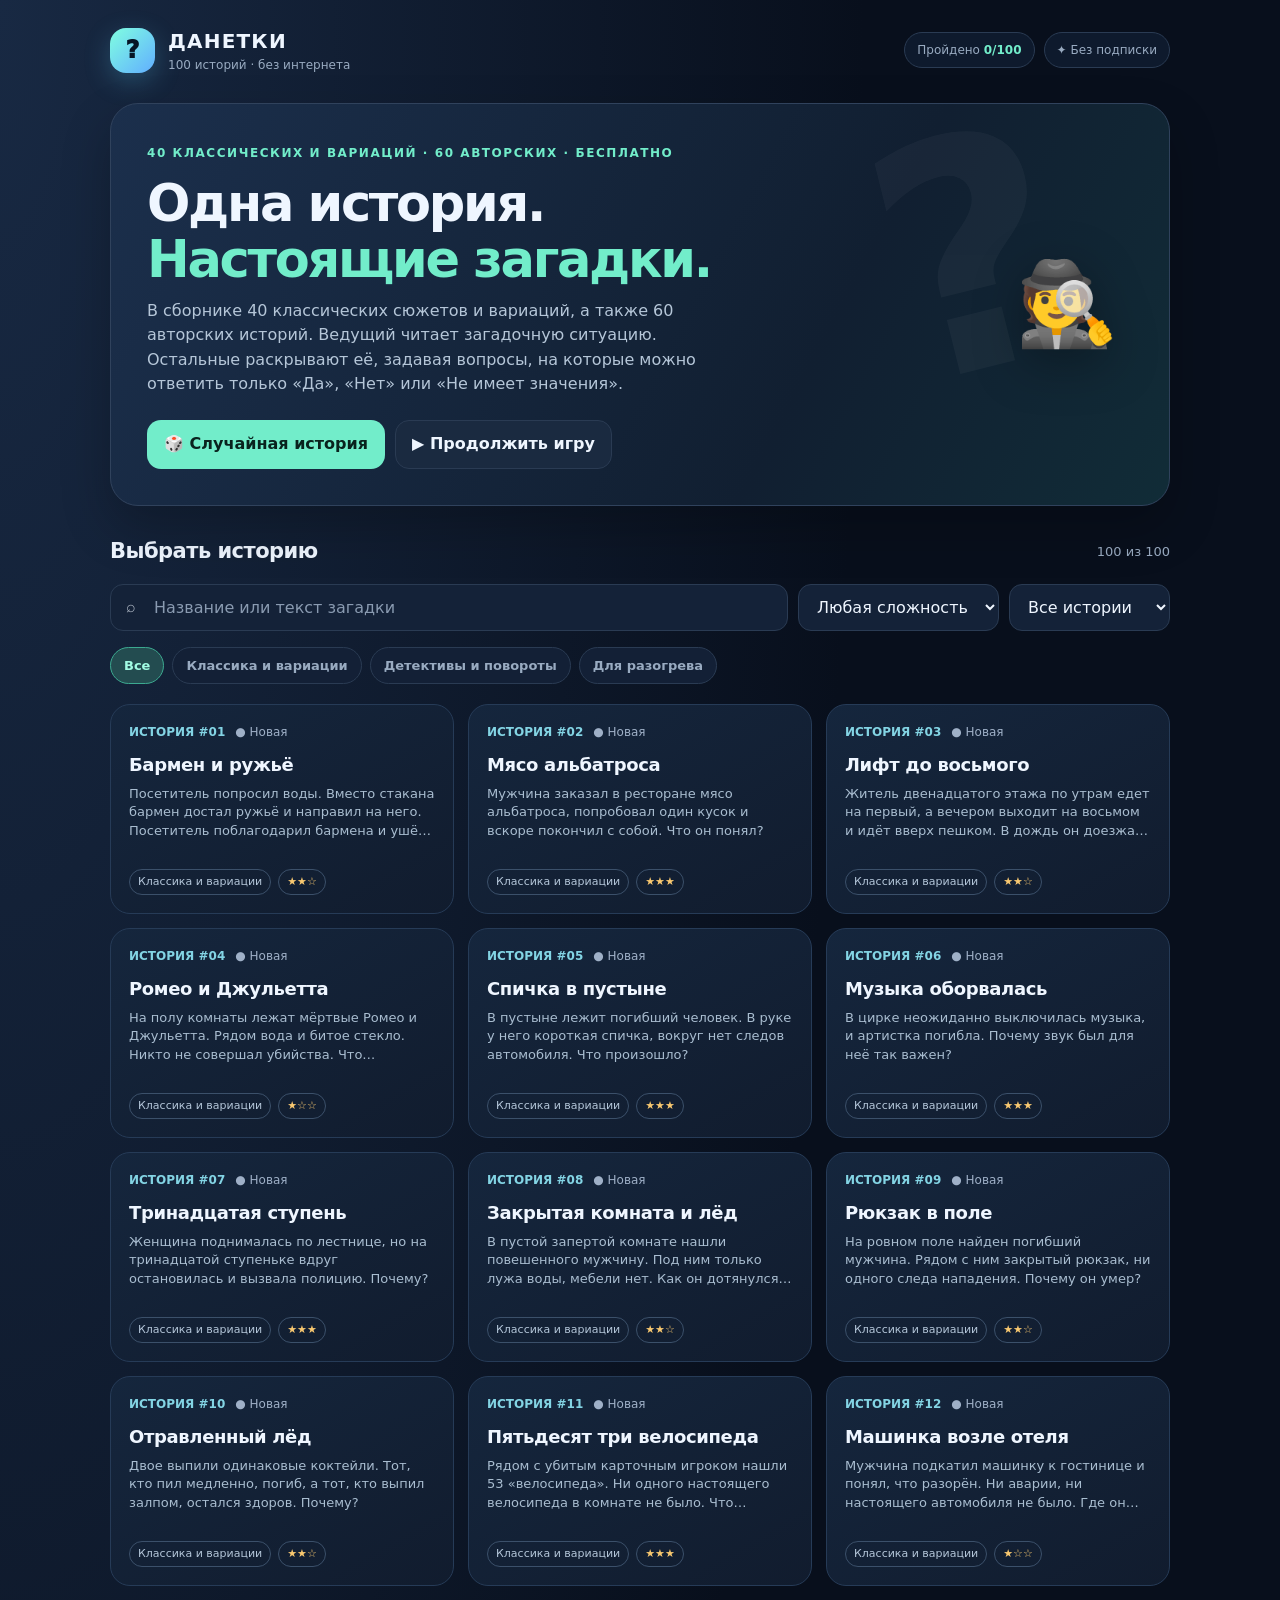
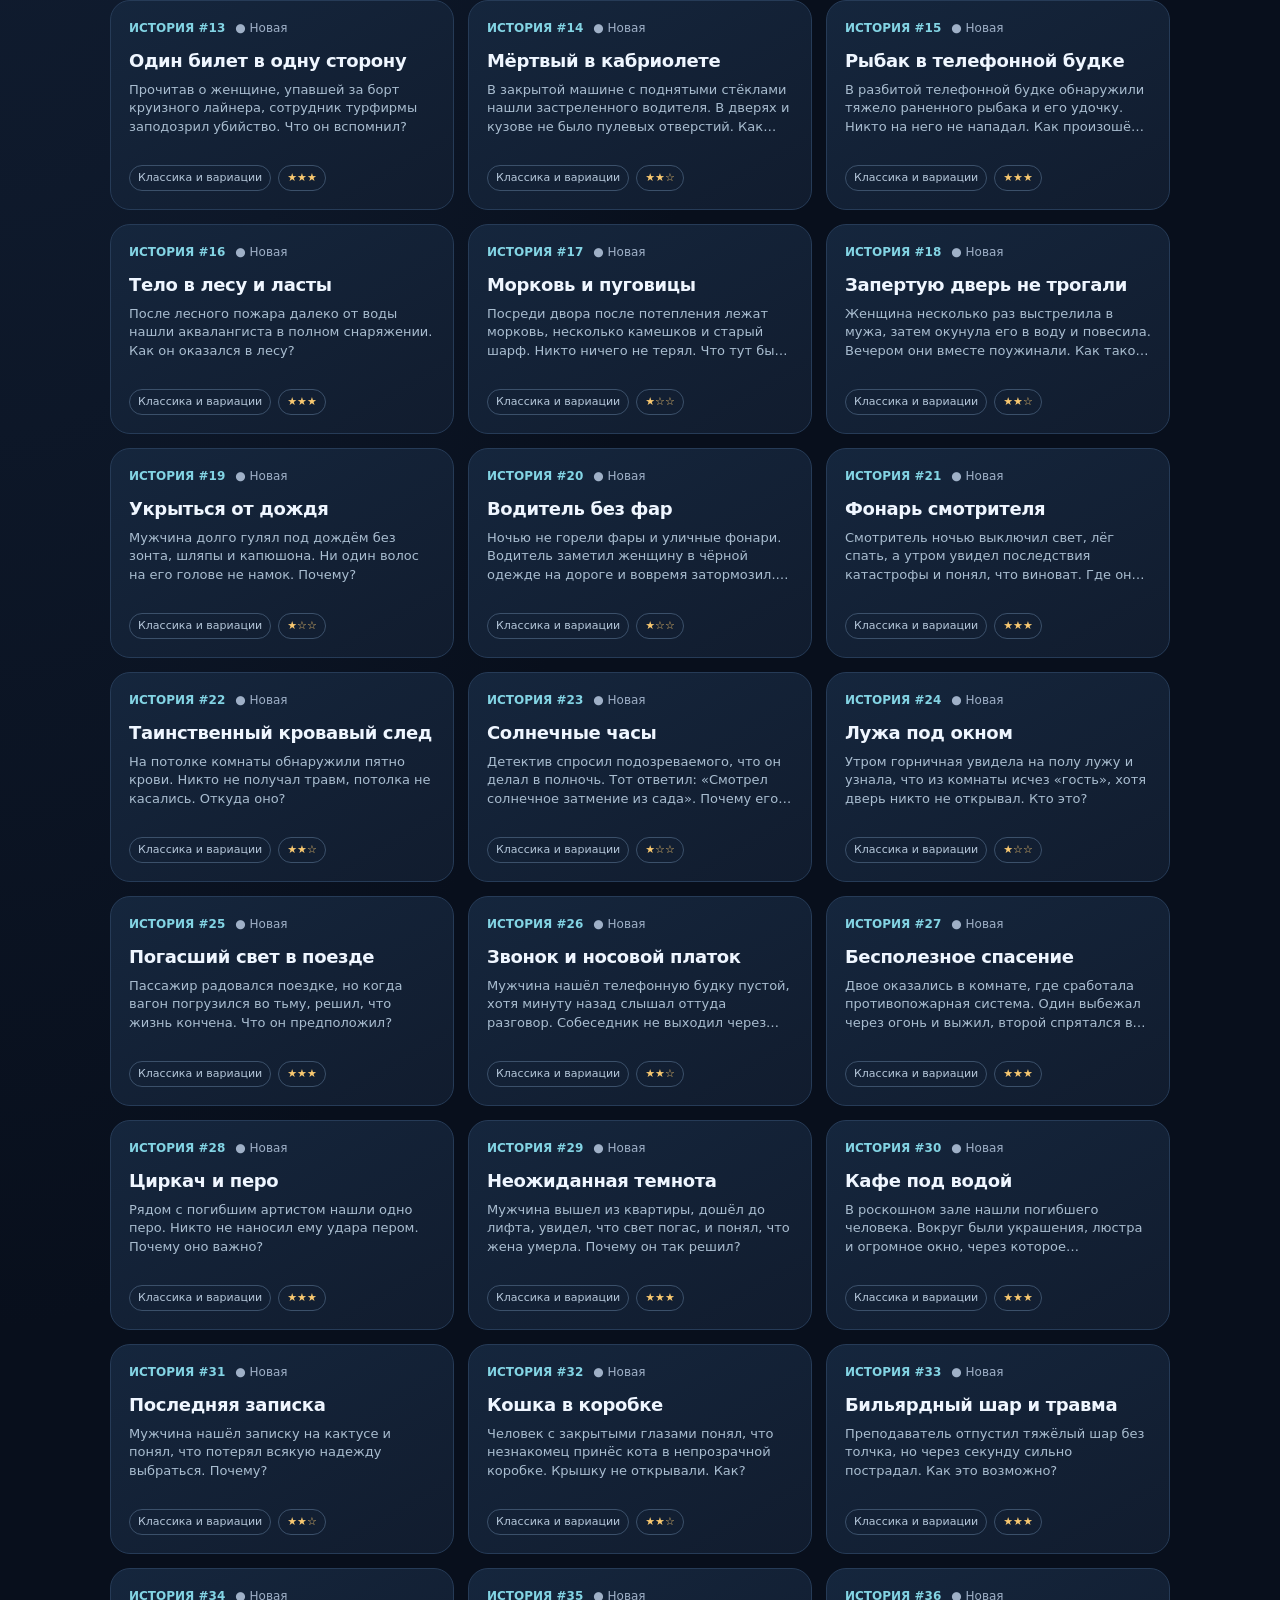
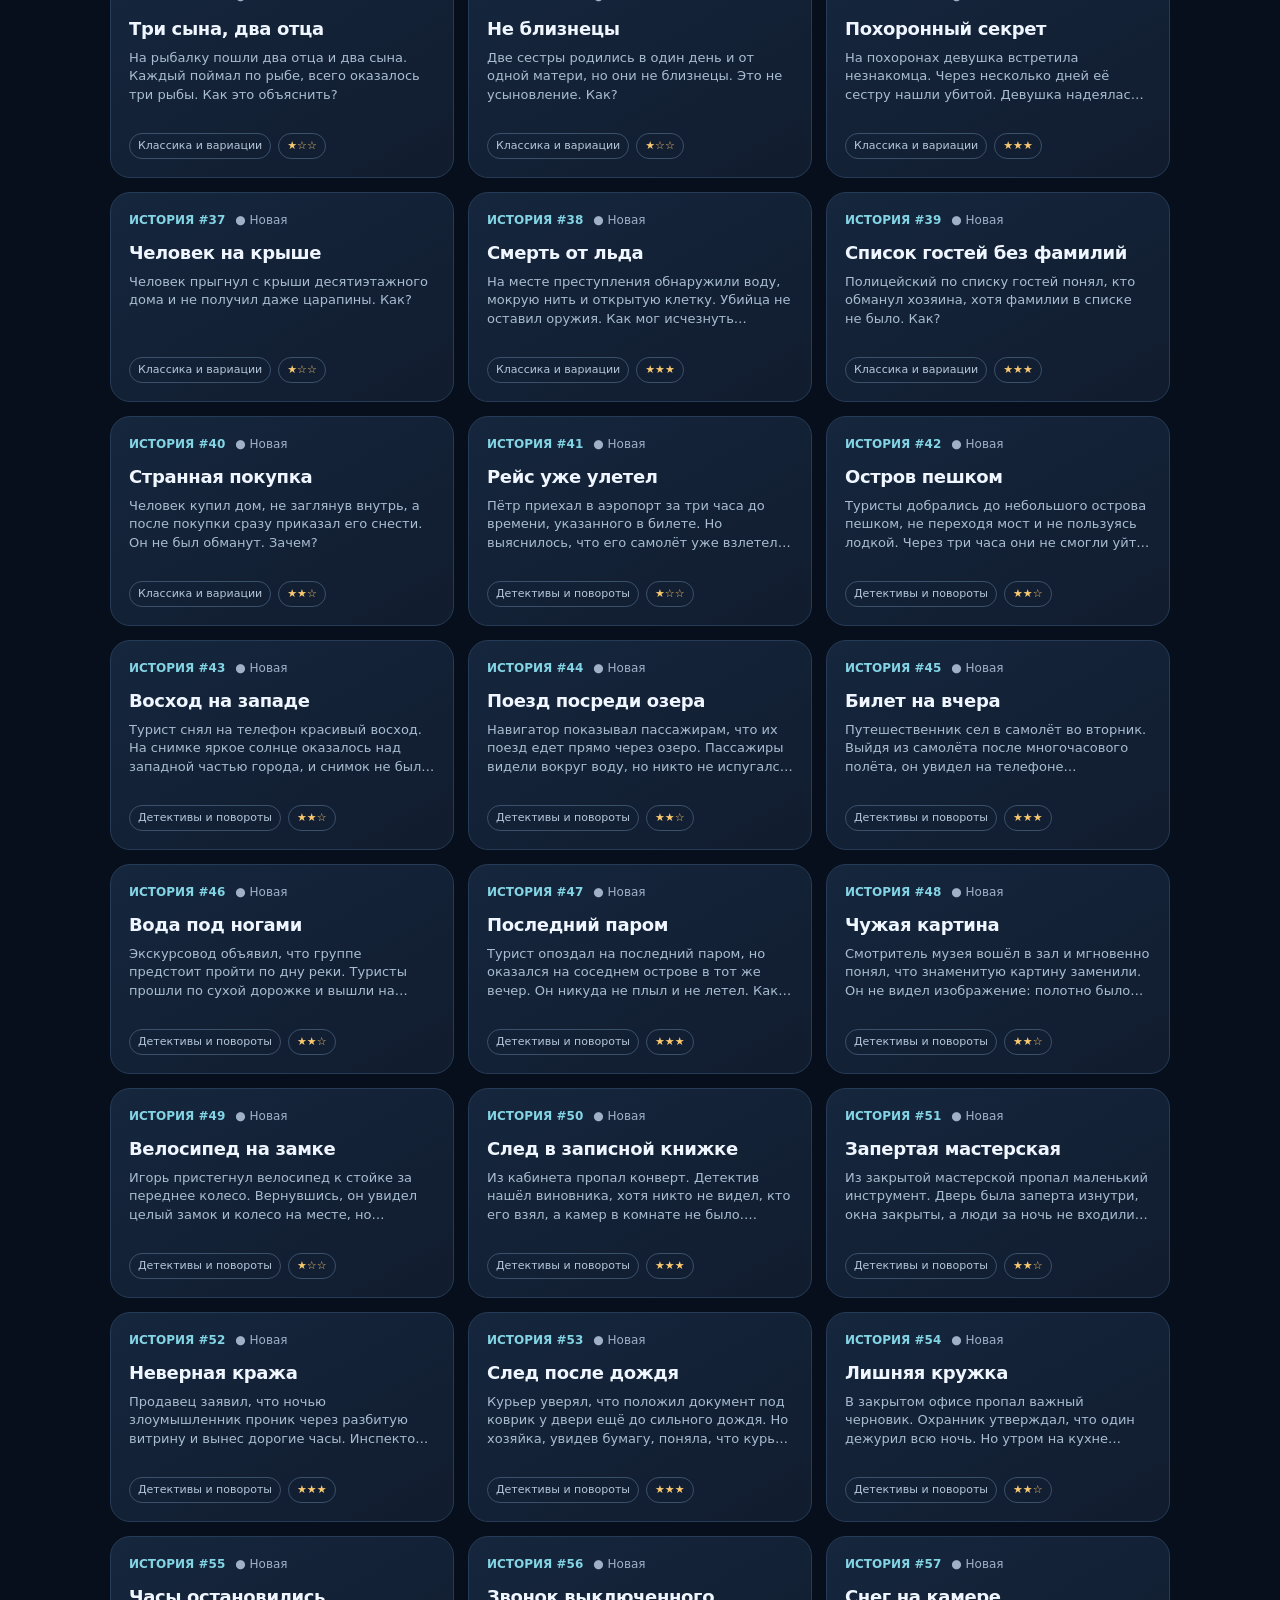
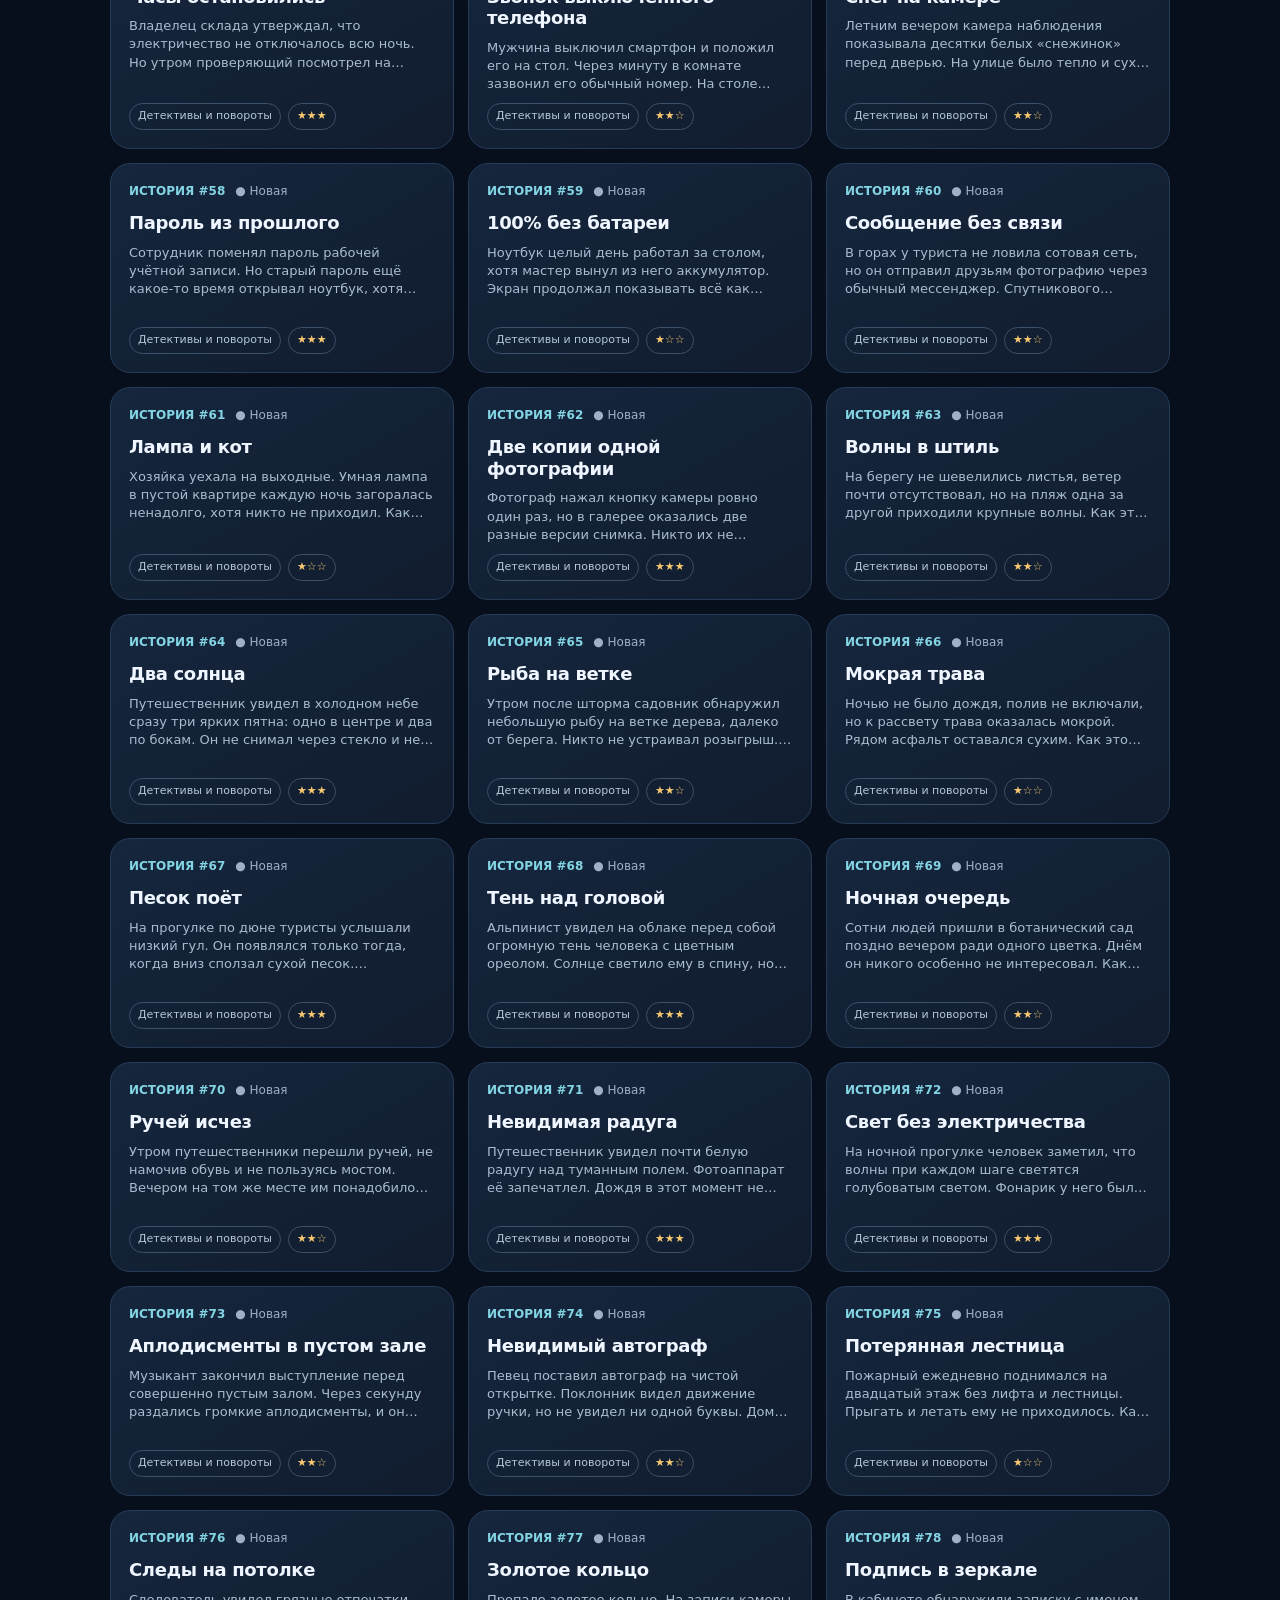
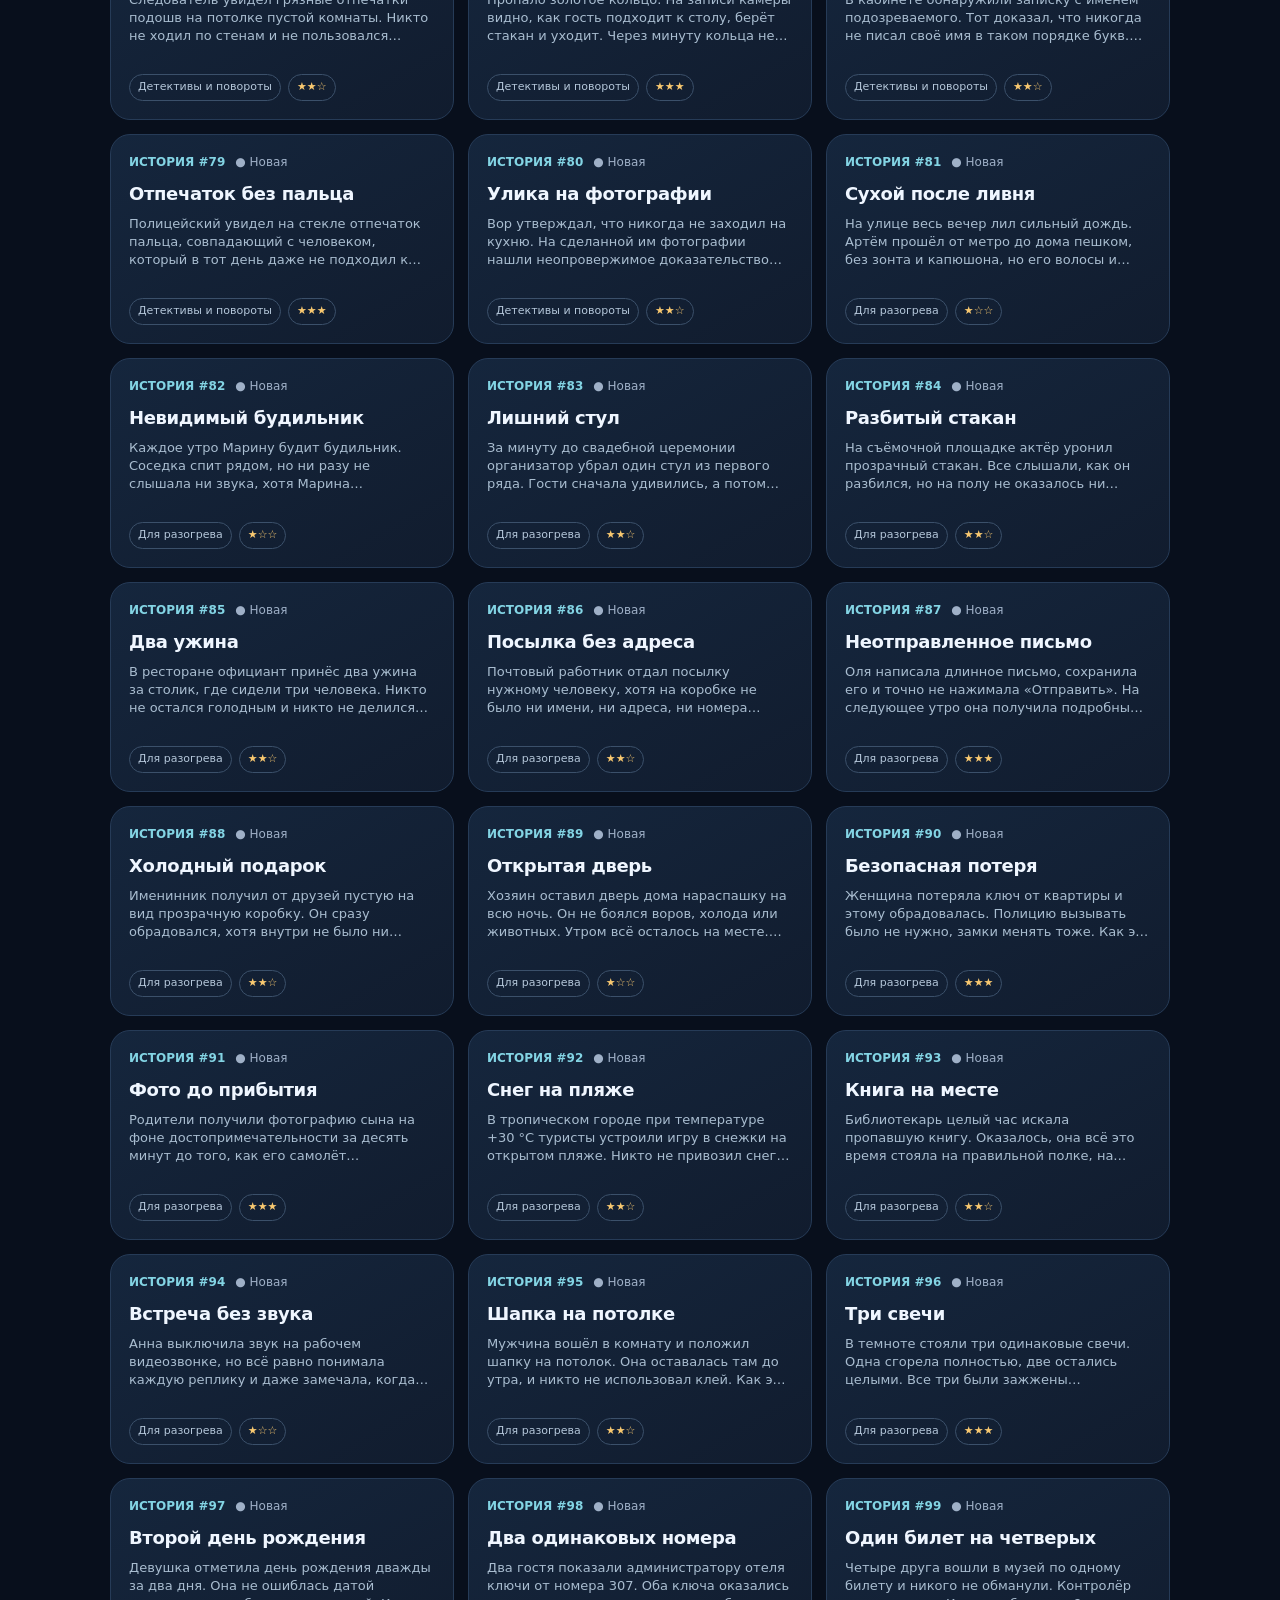
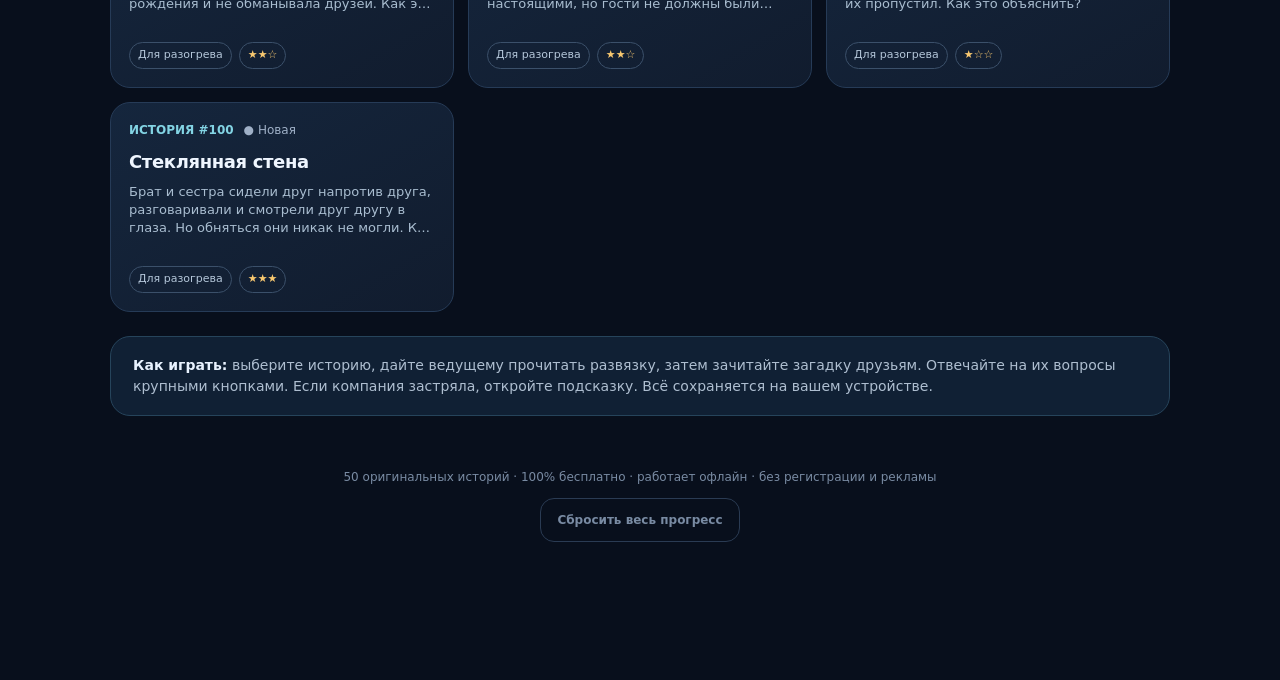
==== commit 91afd3a6: "Curate 100 lateral thinking puzzles with classics, clear questions and improved categories" ====
--- a/danetki/index.html
+++ b/danetki/index.html
@@ -8,7 +8,7 @@
 <meta name="apple-mobile-web-app-title" content="Данетки">
 <link rel="manifest" href="./manifest.webmanifest">
 <link rel="icon" href="./icon.svg" type="image/svg+xml">
-<meta name="description" content="Данетки: 100 бесплатных загадочных историй для компании. Полностью офлайн, с подсказками, ответами и режимом ведущего.">
+<meta name="description" content="Данетки: 40 классических сюжетов и вариаций, а также 60 авторских загадок для компании. Полностью офлайн, с подсказками, ответами и режимом ведущего.">
 <title>Данетки 100 | Игра для компании</title>
 <style>
 :root{color-scheme:dark;--bg:#080f1c;--bg2:#101a2b;--surface:#121e30;--surface2:#1a2a40;--stroke:#2a3b53;--txt:#eff6ff;--muted:#99abc1;--mint:#72edca;--blue:#7ac2ff;--red:#ff8991;--gold:#f8c870;--violet:#c8a4ff;--shadow:0 22px 50px rgba(0,0,0,.23)}
@@ -26,7 +26,7 @@
 </header>
 <main>
 <section id="catalog" class="catalog">
- <div class="hero"><div class="heroText"><span class="eyebrow">Игра для компании</span><h1>Одна история.<br><em>Сотни вопросов.</em></h1><p>Ведущий читает загадочную ситуацию. Остальные раскрывают её, задавая вопросы, на которые можно ответить только «Да», «Нет» или «Не имеет значения».</p><div class="heroActions"><button class="btn primary" id="randomHero">🎲 Случайная история</button><button class="btn" id="startUnplayed">▶ Продолжить игру</button></div></div><div class="heroArt" aria-hidden="true">🕵️</div></div>
+ <div class="hero"><div class="heroText"><span class="eyebrow">40 классических и вариаций · 60 авторских · бесплатно</span><h1>Одна история.<br><em>Настоящие загадки.</em></h1><p>В сборнике 40 классических сюжетов и вариаций, а также 60 авторских историй. Ведущий читает загадочную ситуацию. Остальные раскрывают её, задавая вопросы, на которые можно ответить только «Да», «Нет» или «Не имеет значения».</p><div class="heroActions"><button class="btn primary" id="randomHero">🎲 Случайная история</button><button class="btn" id="startUnplayed">▶ Продолжить игру</button></div></div><div class="heroArt" aria-hidden="true">🕵️</div></div>
  <div class="sectionline"><h2>Выбрать историю</h2><span class="counter" id="found">100 историй</span></div>
  <div class="tools"><label class="search"><span aria-hidden="true">⌕</span><input type="search" class="field" id="search" placeholder="Название или текст загадки" aria-label="Поиск по историям"></label><select class="field" id="difficulty" aria-label="Сложность"><option value="all">Любая сложность</option><option value="1">Лёгкие</option><option value="2">Средние</option><option value="3">Сложные</option></select><select class="field" id="progress" aria-label="Статус"><option value="all">Все истории</option><option value="new">Не сыграны</option><option value="done">Пройденные</option><option value="fav">Избранное ♥</option></select></div>
  <div class="chips" id="chips" aria-label="Категории"></div>
@@ -62,9 +62,9 @@
 <noscript><p class="noscript">Для работы игры необходимо включить JavaScript в браузере.</p></noscript>
 <script>
 'use strict';
-const STORIES=[{"id":1,"title":"Сухой после ливня","cat":"Необычное","level":1,"story":"На улице весь вечер лил сильный дождь. Артём прошёл от метро до дома пешком, без зонта и капюшона, но его волосы и одежда остались сухими.","solution":"Весь путь от выхода из метро до двери дома проходил через крытую торговую галерею. Артём действительно шёл пешком, но не под открытым небом.","hints":["Дождь был настоящим, а человек ничего не прятал.","Важно, где именно он шёл."],"qa":[{"q":"Он находился на улице под дождём?","a":"Нет"},{"q":"Он шёл пешком?","a":"Да"},{"q":"Важна погода в другом городе?","a":"Неважно"}]},{"id":2,"title":"Невидимый будильник","cat":"Необычное","level":1,"story":"Каждое утро Марину будит будильник. Соседка спит рядом, но ни разу не слышала ни звука, хотя Марина просыпается точно в срок.","solution":"Марина носит умные часы с вибробудильником. Они будят её вибрацией на запястье без звука.","hints":["Будильник не обязательно издаёт звук.","Предмет касается тела Марины."],"qa":[{"q":"Марина слышит сигнал?","a":"Нет"},{"q":"Это связано с вибрацией?","a":"Да"},{"q":"У соседки плохой слух?","a":"Нет"}]},{"id":3,"title":"Лишний стул","cat":"Необычное","level":2,"story":"За минуту до свадебной церемонии организатор убрал один стул из первого ряда. Гости сначала удивились, а потом поблагодарили его.","solution":"Стул убрали, чтобы оставить место для гостя в инвалидной коляске рядом с семьёй, а не в проходе.","hints":["Стульев хватало на всех, но один мешал.","Подумайте о госте, которому не нужен обычный стул."],"qa":[{"q":"Было слишком много гостей?","a":"Нет"},{"q":"Это было сделано ради удобства человека?","a":"Да"},{"q":"Цвет стула важен?","a":"Неважно"}]},{"id":4,"title":"Разбитый стакан","cat":"Необычное","level":2,"story":"На съёмочной площадке актёр уронил прозрачный стакан. Все слышали, как он разбился, но на полу не оказалось ни одного осколка. Уборщик даже не подходил.","solution":"Это был мягкий силиконовый реквизит, похожий на прозрачный стакан. Он не разбился, а звук разбитого стекла воспроизвели через колонку. Поэтому настоящих осколков не было.","hints":["Звук и предмет не обязательно имеют один источник.","Это съёмка; звуковые эффекты могут воспроизводить отдельно."],"qa":[{"q":"Это был обычный стеклянный стакан?","a":"Нет"},{"q":"Звук добавили отдельно?","a":"Да"},{"q":"Кто-то тайно подмёл пол?","a":"Нет"}]},{"id":5,"title":"Два ужина","cat":"Необычное","level":2,"story":"В ресторане официант принёс два ужина за столик, где сидели три человека. Никто не остался голодным и никто не делился своей тарелкой.","solution":"Третьим человеком был младенец. Его кормили смесью из бутылочки, поэтому ресторанных блюд заказали два.","hints":["Все трое ели, но не обязательно одинаковую еду.","Подумайте о возрасте третьего гостя."],"qa":[{"q":"Третий человек ел?","a":"Да"},{"q":"За столом был ребёнок?","a":"Да"},{"q":"Он ел с тарелки родителей?","a":"Нет"}]},{"id":6,"title":"Посылка без адреса","cat":"Необычное","level":2,"story":"Почтовый работник отдал посылку нужному человеку, хотя на коробке не было ни имени, ни адреса, ни номера телефона.","solution":"Посылка ехала с электронной наклейкой: машиночитаемый штрихкод в системе содержал данные получателя. Понятных человеку слов на коробке не было.","hints":["Информацию можно хранить не только буквами.","На коробке всё-таки была метка, но не текстовая."],"qa":[{"q":"Посылка имела штрихкод?","a":"Да"},{"q":"Работник угадал адресата?","a":"Нет"},{"q":"Важен размер коробки?","a":"Неважно"}]},{"id":7,"title":"Неотправленное письмо","cat":"Необычное","level":3,"story":"Оля написала длинное письмо, сохранила его и точно не нажимала «Отправить». На следующее утро она получила подробный ответ от человека, которому хотела написать.","solution":"Оля набирала текст в совместном документе, доступном адресату. Тот увидел изменения и ответил в комментариях, хотя никакого письма не отправляли.","hints":["Письмо могло существовать не в почтовом сервисе.","Адресат имел доступ к черновику ещё до отправки."],"qa":[{"q":"Адресат прочитал текст?","a":"Да"},{"q":"Текст находился в общем документе?","a":"Да"},{"q":"Почту взломали?","a":"Нет"}]},{"id":8,"title":"Холодный подарок","cat":"Необычное","level":2,"story":"Именинник получил от друзей пустую на вид прозрачную коробку. Он сразу обрадовался, хотя внутри не было ни денег, ни записки, ни украшения.","solution":"В коробке лежал кусок прозрачного льда с замороженным билетом на концерт внутри. С определённого ракурса коробка казалась пустой; именинник заметил билет, когда взял её в руки.","hints":["Подарок был, но его было трудно увидеть.","В коробке находилось нечто прозрачное."],"qa":[{"q":"В коробке был физический предмет?","a":"Да"},{"q":"Там был лёд?","a":"Да"},{"q":"Стоимость коробки важна?","a":"Неважно"}]},{"id":9,"title":"Открытая дверь","cat":"Необычное","level":1,"story":"Хозяин оставил дверь дома нараспашку на всю ночь. Он не боялся воров, холода или животных. Утром всё осталось на месте.","solution":"Это был кукольный домик на столе. «Дверь дома» была частью миниатюрной модели.","hints":["Слово «дом» не гарантирует обычный размер.","В этом доме невозможно жить взрослому человеку."],"qa":[{"q":"Это настоящий жилой дом?","a":"Нет"},{"q":"Это игрушка или модель?","a":"Да"},{"q":"Рядом был охранник?","a":"Неважно"}]},{"id":10,"title":"Безопасная потеря","cat":"Необычное","level":3,"story":"Женщина потеряла ключ от квартиры и этому обрадовалась. Полицию вызывать было не нужно, замки менять тоже.","solution":"Она только что установила электронный замок и навсегда перестала пользоваться старым механическим ключом. Потерянным «ключом» был ненужный старый экземпляр, найденный в кармане во время уборки.","hints":["Потеря была связана с изменением способа входа.","Она больше не нуждалась в этом ключе."],"qa":[{"q":"Квартиру можно открыть без этого ключа?","a":"Да"},{"q":"Ключ был от действующего замка?","a":"Нет"},{"q":"Его украли?","a":"Нет"}]},{"id":11,"title":"Рейс уже улетел","cat":"В дороге","level":1,"story":"Пётр приехал в аэропорт за три часа до времени, указанного в билете. Но выяснилось, что его самолёт уже взлетел. Билет был настоящий, часы шли правильно.","solution":"Он приехал не в тот аэропорт: в городе было два пассажирских аэропорта. Пока добирался до нужного, рейс ушёл.","hints":["Время не было проблемой.","Подумайте о месте отправления."],"qa":[{"q":"Пётр приехал в нужный аэропорт?","a":"Нет"},{"q":"В билете было правильное время?","a":"Да"},{"q":"Он перепутал дату?","a":"Нет"}]},{"id":12,"title":"Остров пешком","cat":"В дороге","level":2,"story":"Туристы добрались до небольшого острова пешком, не переходя мост и не пользуясь лодкой. Через три часа они не смогли уйти назад тем же путём.","solution":"Во время отлива обнажается песчаная коса до острова. Во время прилива её затапливает, поэтому обратно нужен транспорт по воде.","hints":["Уровень воды меняется.","Подумайте о приливе и отливе."],"qa":[{"q":"Остров находится в море?","a":"Да"},{"q":"Они прошли по морскому дну во время отлива?","a":"Да"},{"q":"Зимой вода замёрзла?","a":"Нет"}]},{"id":13,"title":"Восход на западе","cat":"В дороге","level":2,"story":"Турист снял на телефон красивый восход. На снимке яркое солнце оказалось над западной частью города, и снимок не был отредактирован.","solution":"Он сфотографировал отражение утреннего солнца в стеклянном фасаде высотного здания. Камера смотрела на запад, но само солнце было на востоке.","hints":["На снимке не обязательно само светило напрямую.","Учитывайте отражающие поверхности."],"qa":[{"q":"Солнце реально взошло на западе?","a":"Нет"},{"q":"Это отражение?","a":"Да"},{"q":"Фото было сделано утром?","a":"Да"}]},{"id":14,"title":"Поезд посреди озера","cat":"В дороге","level":2,"story":"Навигатор показывал пассажирам, что их поезд едет прямо через озеро. Пассажиры видели вокруг воду, но никто не испугался и машинист не нарушал правил.","solution":"Поезд шёл по железнодорожной дамбе, проложенной через озеро. На мелком масштабе карты узкая полоска суши и рельсы скрывались под линией маршрута.","hints":["Поезд ехал по обычным рельсам.","На карте очень узкую дорогу легко не заметить."],"qa":[{"q":"Рельсы проходили через озеро?","a":"Да"},{"q":"Поезд ехал по мосту или дамбе?","a":"Да"},{"q":"Навигатор был сломан?","a":"Нет"}]},{"id":15,"title":"Чемодан без вещей","cat":"В дороге","level":1,"story":"Мужчина прилетел на отдых с совершенно пустым чемоданом. Он не забыл одежду и не собирался покупать её на месте. Ему всё равно было комфортно всю поездку.","solution":"Его одежда и вещи лежали в небольшом рюкзаке и были с ним в ручной клади. Пустой чемодан он взял для покупок на обратном пути.","hints":["Вещи были с ним, но в другом месте.","Чемодан не был единственной сумкой."],"qa":[{"q":"У него была другая сумка?","a":"Да"},{"q":"Чемодан предназначался для обратного пути?","a":"Да"},{"q":"Он был в командировке?","a":"Неважно"}]},{"id":16,"title":"Билет на вчера","cat":"В дороге","level":3,"story":"Путешественник сел в самолёт во вторник. Выйдя из самолёта после многочасового полёта, он увидел на телефоне понедельник. Телефон не ошибался.","solution":"Самолёт пересёк международную линию перемены дат с запада на восток. Местная календарная дата стала на день раньше.","hints":["Время определяется не только длительностью полёта.","Понадобится глобус и линия перемены дат."],"qa":[{"q":"Он пересёк часовые пояса?","a":"Да"},{"q":"Речь о линии перемены дат?","a":"Да"},{"q":"Он летел назад во времени физически?","a":"Нет"}]},{"id":17,"title":"Вода под ногами","cat":"В дороге","level":2,"story":"Экскурсовод объявил, что группе предстоит пройти по дну реки. Туристы прошли по сухой дорожке и вышли на другом берегу, не использовав мост.","solution":"Это был пешеходный тоннель, проложенный под руслом реки. Они шли ниже уровня её дна, но по сухому полу.","hints":["Мост не единственный способ пересечь реку.","Путь проходил под водой, но вода не попадала внутрь."],"qa":[{"q":"Они шли под рекой?","a":"Да"},{"q":"Это был тоннель?","a":"Да"},{"q":"Река пересохла?","a":"Нет"}]},{"id":18,"title":"Фото до прибытия","cat":"В дороге","level":3,"story":"Родители получили фотографию сына на фоне достопримечательности за десять минут до того, как его самолёт приземлился в городе. Фотография настоящая и новая.","solution":"Сын сфотографировал уменьшенную модель достопримечательности в другом аэропорту во время пересадки. В сам город он ещё не прилетел.","hints":["На фотографии был не сам объект в натуральную величину.","В аэропортах иногда бывают макеты известных зданий."],"qa":[{"q":"Сын уже был в городе назначения?","a":"Нет"},{"q":"Он сфотографировал модель?","a":"Да"},{"q":"Изображение было смонтировано?","a":"Нет"}]},{"id":19,"title":"Снег на пляже","cat":"В дороге","level":2,"story":"В тропическом городе при температуре +30 °C туристы устроили игру в снежки на открытом пляже. Никто не привозил снег из холодильника.","solution":"На пляже проходила пенная вечеринка. Участники лепили и бросали друг в друга комки густой искусственной пены, называя их «снежками». Настоящего снега не было.","hints":["Снег мог быть лишь похожим на настоящий.","Это было развлечение на пляже."],"qa":[{"q":"Там был настоящий снег?","a":"Нет"},{"q":"Использовали пену?","a":"Да"},{"q":"Это было в холодное время года?","a":"Неважно"}]},{"id":20,"title":"Последний паром","cat":"В дороге","level":3,"story":"Турист опоздал на последний паром, но оказался на соседнем острове в тот же вечер. Он никуда не плыл и не летел.","solution":"Острова соединяла подвесная канатная дорога, которая работала дольше парома. Турист добрался в кабине канатки.","hints":["Перемещение между островами не обязательно проходит по воде.","Посмотрите вверх."],"qa":[{"q":"Он использовал другой транспорт?","a":"Да"},{"q":"Это была канатная дорога?","a":"Да"},{"q":"Он пошёл по мосту?","a":"Нет"}]},{"id":21,"title":"Чужая картина","cat":"Расследования","level":2,"story":"Смотритель музея вошёл в зал и мгновенно понял, что знаменитую картину заменили. Он не видел изображение: полотно было закрыто тканью.","solution":"Подменённая картина была в раме другого размера. На стене остался видимый контур пыли и более светлой краски от прежней рамы.","hints":["Он смотрел не на картину.","Важен след на стене вокруг рамы."],"qa":[{"q":"Картина была в другой раме?","a":"Да"},{"q":"Её замену выдал след на стене?","a":"Да"},{"q":"На полотне была подпись?","a":"Неважно"}]},{"id":22,"title":"Велосипед на замке","cat":"Расследования","level":1,"story":"Игорь пристегнул велосипед к стойке за переднее колесо. Вернувшись, он увидел целый замок и колесо на месте, но велосипед исчез.","solution":"Вор снял переднее колесо, которое оставалось пристёгнутым, и унёс остальную часть велосипеда.","hints":["Замок действительно никто не открывал.","К велосипеду можно снять отдельную деталь."],"qa":[{"q":"Переднее колесо осталось?","a":"Да"},{"q":"Вор снял колесо с рамы?","a":"Да"},{"q":"Замок был неисправен?","a":"Нет"}]},{"id":23,"title":"След в записной книжке","cat":"Расследования","level":3,"story":"Из кабинета пропал конверт. Детектив нашёл виновника, хотя никто не видел, кто его взял, а камер в комнате не было. Помогла чистая страница блокнота.","solution":"Под конвертом лежал блокнот с мягкой обложкой. Взявший конверт положил на него записку и сильно написал своё имя. На следующей странице остался продавленный след имени.","hints":["Иногда бумага хранит невидимые следы.","Ищите вдавленные буквы от ручки."],"qa":[{"q":"На бумаге был отпечаток надписи?","a":"Да"},{"q":"Это помогло узнать имя?","a":"Да"},{"q":"Использовали невидимые чернила?","a":"Нет"}]},{"id":24,"title":"Запертая мастерская","cat":"Расследования","level":2,"story":"Из закрытой мастерской пропал маленький инструмент. Дверь была заперта изнутри, окна закрыты, а люди за ночь не входили. Утром мастер нашёл инструмент в соседнем помещении.","solution":"Инструмент случайно оставили на ленточном конвейере, который соединял мастерскую с соседним упаковочным помещением. Ночью автоматическая линия запустилась по расписанию и перевезла инструмент, не открывая дверей.","hints":["Вещи могут перемещаться даже без людей.","Между помещениями работал конвейер."],"qa":[{"q":"Между комнатами работал конвейер?","a":"Да"},{"q":"Инструмент украли?","a":"Нет"},{"q":"Люди переносили его ночью?","a":"Нет"}]},{"id":25,"title":"Ложное алиби","cat":"Расследования","level":2,"story":"Подозреваемый заявил: «В полночь я стоял во дворе и наблюдал солнечное затмение». Следователь сразу понял, что история выдумана.","solution":"Солнечное затмение можно наблюдать только днём, когда Солнце находится над горизонтом. В полночь во дворе нельзя наблюдать обычное солнечное затмение.","hints":["Подумайте, что должно быть видно в небе.","Солнечное затмение требует видимого Солнца."],"qa":[{"q":"Он говорил о солнечном затмении?","a":"Да"},{"q":"Обычное солнечное затмение видно ночью?","a":"Нет"},{"q":"Важно, какой у него телефон?","a":"Неважно"}]},{"id":26,"title":"Неверная кража","cat":"Расследования","level":3,"story":"Продавец заявил, что ночью злоумышленник проник через разбитую витрину и вынес дорогие часы. Инспектор посмотрел на пол и усомнился в этой версии.","solution":"Основная масса осколков лежала снаружи магазина, а не внутри. Это указывало на то, что витрину могли разбить изнутри, инсценировав проникновение с улицы.","hints":["Важно не только то, что стекло разбито.","Где лежат осколки по отношению к удару?"],"qa":[{"q":"Осколки были в основном снаружи?","a":"Да"},{"q":"Витрину могли разбить изнутри?","a":"Да"},{"q":"Стоимость часов важна?","a":"Неважно"}]},{"id":27,"title":"Книга на месте","cat":"Расследования","level":2,"story":"Библиотекарь целый час искала пропавшую книгу. Оказалось, она всё это время стояла на правильной полке, на виду, но её не узнавали.","solution":"Книгу поставили корешком внутрь, страницами наружу. На корешке было название, а снаружи виднелся только белый обрез страниц.","hints":["Книга не была спрятана или украдена.","У неё повернули не ту сторону к проходу."],"qa":[{"q":"Книга стояла задом наперёд?","a":"Да"},{"q":"Она была на правильной полке?","a":"Да"},{"q":"Название было написано на обрезе?","a":"Нет"}]},{"id":28,"title":"След после дождя","cat":"Расследования","level":3,"story":"Курьер уверял, что положил документ под коврик у двери ещё до сильного дождя. Но хозяйка, увидев бумагу, поняла, что курьер пришёл позднее.","solution":"Под ковриком было сухо только по краям, а середина промокла от затекшей воды. Документ при этом оказался совершенно сухим и лежал поверх уже влажного пятна. Его положили после дождя.","hints":["Следы воды сохраняются дольше самого дождя.","Сравните состояние бумаги и места, где она лежала."],"qa":[{"q":"Документ был сухим?","a":"Да"},{"q":"Вода уже попала под коврик?","a":"Да"},{"q":"Хозяйка видела курьера?","a":"Нет"}]},{"id":29,"title":"Лишняя кружка","cat":"Расследования","level":2,"story":"В закрытом офисе пропал важный черновик. Охранник утверждал, что один дежурил всю ночь. Но утром на кухне обнаружили деталь, из-за которой ему перестали верить.","solution":"На столе стояли две использованные кружки с ещё свежими разными отпечатками губной помады и кофе. Это стало поводом проверить версию о втором посетителе, хотя само по себе не доказывало кражу.","hints":["Деталь указывала на возможного гостя.","Обратите внимание на следы использования двух предметов."],"qa":[{"q":"На кухне было две использованные кружки?","a":"Да"},{"q":"Это неопровержимо доказывало кражу?","a":"Нет"},{"q":"В офис мог приходить второй человек?","a":"Да"}]},{"id":30,"title":"Часы остановились","cat":"Расследования","level":3,"story":"Владелец склада утверждал, что электричество не отключалось всю ночь. Но утром проверяющий посмотрел на цифровые часы на стене и усомнился в этом.","solution":"Электронные часы питались от розетки без резервной батарейки. После краткого отключения питания они снова включились, но показывали мигающее «00:00», ожидая настройки времени.","hints":["Это были электронные часы без резервного питания.","После отключения они сбрасывали время и мигали."],"qa":[{"q":"Часы были электрическими?","a":"Да"},{"q":"После сбоя они сбрасывали время?","a":"Да"},{"q":"Часы перевели вручную?","a":"Нет"}]},{"id":31,"title":"Звонок выключенного телефона","cat":"Технологии","level":2,"story":"Мужчина выключил смартфон и положил его на стол. Через минуту в комнате зазвонил его обычный номер. На столе телефон оставался выключенным.","solution":"На планшете была включена функция приёма звонков с того же аккаунта через интернет. Звонил планшет, а не выключенный смартфон.","hints":["Звук мог издавать другой гаджет.","Устройства иногда принимают звонки на один номер."],"qa":[{"q":"Звонил сам выключенный смартфон?","a":"Нет"},{"q":"Звонило другое устройство?","a":"Да"},{"q":"Это был планшет или компьютер?","a":"Да"}]},{"id":32,"title":"Снег на камере","cat":"Технологии","level":2,"story":"Летним вечером камера наблюдения показывала десятки белых «снежинок» перед дверью. На улице было тепло и сухо.","solution":"Рядом с объективом летали мелкие насекомые или пылинки. Ночная инфракрасная подсветка камеры ярко отражалась от них, превращая в белые точки на записи.","hints":["Камера видит не совсем так, как глаз.","Подумайте об инфракрасной подсветке."],"qa":[{"q":"Это был настоящий снег?","a":"Нет"},{"q":"Дело в подсветке камеры?","a":"Да"},{"q":"Насекомые могли быть причиной?","a":"Да"}]},{"id":33,"title":"Встреча без звука","cat":"Технологии","level":1,"story":"Анна выключила звук на рабочем видеозвонке, но всё равно понимала каждую реплику и даже замечала, когда её спрашивали.","solution":"В приложении были включены автоматические субтитры и расшифровка речи.","hints":["Информацию можно получить глазами.","Видеозвонки иногда превращают речь в текст."],"qa":[{"q":"Анна читала субтитры?","a":"Да"},{"q":"Она слышала участников?","a":"Нет"},{"q":"У неё был переводчик-человек?","a":"Нет"}]},{"id":34,"title":"Пароль из прошлого","cat":"Технологии","level":3,"story":"Сотрудник поменял пароль рабочей учётной записи. Но старый пароль ещё какое-то время открывал ноутбук, хотя новый уже работал в браузере.","solution":"Ноутбук использовал кэшированные локальные данные входа, а веб-сервис проверял новый пароль на сервере. До синхронизации старые учётные данные могли срабатывать для локального входа.","hints":["Не все устройства проверяют пароль в одном месте.","Один вход был локальным, другой через сервер."],"qa":[{"q":"Ноутбук мог хранить старые данные входа?","a":"Да"},{"q":"Браузер уже проверял пароль онлайн?","a":"Да"},{"q":"Кто-то взломал пароль?","a":"Нет"}]},{"id":35,"title":"Принтер-призрак","cat":"Технологии","level":2,"story":"Ночью пустой офисный принтер напечатал отчёт, хотя в офисе не было ни одного человека, а документ отправили на печать ещё вечером.","solution":"Вечером принтер был выключен или недоступен, и задание осталось в очереди печати. Ночью устройство включилось после перезапуска питания, и очередь выполнилась.","hints":["Команда на печать могла ждать.","Проверьте очередь печати и питание принтера."],"qa":[{"q":"Задание отправили заранее?","a":"Да"},{"q":"Принтер включился ночью?","a":"Да"},{"q":"Принтером управлял призрак?","a":"Нет"}]},{"id":36,"title":"Письмо из завтра","cat":"Технологии","level":2,"story":"Вечером Иван получил сообщение, помеченное завтрашней датой. Отправитель не менял часы и не пытался обмануть Ивана.","solution":"Отправитель находился в часовом поясе, где уже наступило завтра, а приложение показывало локальную дату отправителя в метаданных сообщения.","hints":["В двух местах Земли могут быть разные даты.","Подумайте о часовых поясах."],"qa":[{"q":"Отправитель был в другом часовом поясе?","a":"Да"},{"q":"Это ошибка календаря?","a":"Нет"},{"q":"Важно, каким телефоном пользовался Иван?","a":"Неважно"}]},{"id":37,"title":"100% без батареи","cat":"Технологии","level":1,"story":"Ноутбук целый день работал за столом, хотя мастер вынул из него аккумулятор. Экран продолжал показывать всё как обычно.","solution":"Ноутбук получал питание напрямую от блока питания, подключённого к розетке. Аккумулятор для работы от сети не обязателен.","hints":["Источник энергии не один.","Осмотрите провод."],"qa":[{"q":"Ноутбук был подключён к сети?","a":"Да"},{"q":"В нём стоял запасной аккумулятор?","a":"Нет"},{"q":"Экран был неисправен?","a":"Нет"}]},{"id":38,"title":"Сообщение без связи","cat":"Технологии","level":2,"story":"В горах у туриста не ловила сотовая сеть, но он отправил друзьям фотографию через обычный мессенджер. Спутникового телефона у него не было.","solution":"Турист подключился к Wi-Fi в горном приюте. Для мессенджера нужен интернет, но не обязательно сотовая сеть.","hints":["Сотовый сигнал и интернет не одно и то же.","Рядом могла быть точка Wi-Fi."],"qa":[{"q":"У него был Wi-Fi?","a":"Да"},{"q":"Сотовая связь работала?","a":"Нет"},{"q":"Фото он отправил позже в городе?","a":"Нет"}]},{"id":39,"title":"Лампа и кот","cat":"Технологии","level":1,"story":"Хозяйка уехала на выходные. Умная лампа в пустой квартире каждую ночь загоралась ненадолго, хотя никто не приходил.","solution":"Лампа включалась от датчика движения. По квартире ходил оставленный дома кот.","hints":["В квартире не было людей, но кое-кто двигался.","Датчик мог реагировать на домашнего питомца."],"qa":[{"q":"Дома был питомец?","a":"Да"},{"q":"Лампа включалась по датчику движения?","a":"Да"},{"q":"Кто-то взломал умный дом?","a":"Нет"}]},{"id":40,"title":"Две копии одной фотографии","cat":"Технологии","level":3,"story":"Фотограф нажал кнопку камеры ровно один раз, но в галерее оказались две разные версии снимка. Никто их не редактировал вручную.","solution":"Камера была настроена одновременно сохранять обычный файл JPEG и «сырой» RAW. Это два разных файла одного кадра.","hints":["Один кадр может сохраняться в разных форматах.","Поищите в настройках камеры RAW + JPEG."],"qa":[{"q":"Снимок сделали один раз?","a":"Да"},{"q":"Камера сохранила два формата?","a":"Да"},{"q":"Изображение дублировали друзья?","a":"Нет"}]},{"id":41,"title":"Волны в штиль","cat":"Природа и наука","level":2,"story":"На берегу не шевелились листья, ветер почти отсутствовал, но на пляж одна за другой приходили крупные волны.","solution":"Это была океанская зыбь. Волны возникли из-за сильного ветра далеко в море и продолжали идти к берегу, хотя у пляжа был штиль.","hints":["Волны могут прийти издалека.","Ветер мог дуть совсем в другом месте."],"qa":[{"q":"Волны создал ветер далеко от берега?","a":"Да"},{"q":"Местный штиль этому мешает?","a":"Нет"},{"q":"Туристы включили волновую машину?","a":"Нет"}]},{"id":42,"title":"Два солнца","cat":"Природа и наука","level":3,"story":"Путешественник увидел в холодном небе сразу три ярких пятна: одно в центре и два по бокам. Он не снимал через стекло и не обманывал.","solution":"Он наблюдал паргелий, или «ложные солнца»: свет преломлялся в кристаллах льда высоко в атмосфере. Настоящее Солнце было одно.","hints":["Это оптический эффект природы.","В воздухе были кристаллики льда."],"qa":[{"q":"Настоящее Солнце было одно?","a":"Да"},{"q":"Виновато преломление света?","a":"Да"},{"q":"Это было отражение в окне?","a":"Нет"}]},{"id":43,"title":"Рыба на ветке","cat":"Природа и наука","level":2,"story":"Утром после шторма садовник обнаружил небольшую рыбу на ветке дерева, далеко от берега. Никто не устраивал розыгрыш.","solution":"Птица, например чайка, несла рыбу в клюве, но уронила её на дерево. Рыба попала туда по воздуху, а не из-за наводнения.","hints":["Рыба могла попасть туда сверху.","Подумайте о животных, которые ловят рыбу."],"qa":[{"q":"Рыбу перенесла птица?","a":"Да"},{"q":"Дерево было под водой?","a":"Нет"},{"q":"Важна порода дерева?","a":"Неважно"}]},{"id":44,"title":"Мокрая трава","cat":"Природа и наука","level":1,"story":"Ночью не было дождя, полив не включали, но к рассвету трава оказалась мокрой. Рядом асфальт оставался сухим.","solution":"На холодных травинках сконденсировалась влага из воздуха: выпала роса. Асфальт охлаждался иначе, поэтому мог остаться сухим.","hints":["Вода не обязательно падает с неба каплями дождя.","Вспомните утреннюю росу."],"qa":[{"q":"Это роса?","a":"Да"},{"q":"Был дождь?","a":"Нет"},{"q":"Нужен ли человек для этого?","a":"Нет"}]},{"id":45,"title":"Песок поёт","cat":"Природа и наука","level":3,"story":"На прогулке по дюне туристы услышали низкий гул. Он появлялся только тогда, когда вниз сползал сухой песок. Динамиков поблизости не было.","solution":"При определённых размерах и сухости песчинок их синхронное движение во время схода песка создаёт резонансный звук. Это явление называют «поющими дюнами».","hints":["Источник звука находился под ногами.","Колебались многочисленные песчинки."],"qa":[{"q":"Гудел сам песок?","a":"Да"},{"q":"Это природное явление?","a":"Да"},{"q":"Рядом был спрятан мотор?","a":"Нет"}]},{"id":46,"title":"Тень над головой","cat":"Природа и наука","level":3,"story":"Альпинист увидел на облаке перед собой огромную тень человека с цветным ореолом. Солнце светило ему в спину, но тень казалась великаном.","solution":"Это броккенский призрак: тень самого альпиниста проецировалась на туман или облако, а вокруг возникла оптическая «глория». Из-за расстояния и перспективы тень казалась огромной.","hints":["Тень лежала не на земле.","Облако стало экраном для тени."],"qa":[{"q":"Это была его собственная тень?","a":"Да"},{"q":"Экраном служило облако или туман?","a":"Да"},{"q":"Это был другой человек?","a":"Нет"}]},{"id":47,"title":"Ночная очередь","cat":"Природа и наука","level":2,"story":"Сотни людей пришли в ботанический сад поздно вечером ради одного цветка. Днём он никого особенно не интересовал.","solution":"В саду зацвёл редкий ночной цветок, раскрывающийся и сильно пахнущий после заката. Посетители хотели увидеть короткое ночное цветение.","hints":["Растение менялось с наступлением темноты.","Некоторые цветы распускаются только ночью."],"qa":[{"q":"Цветок расцветал ночью?","a":"Да"},{"q":"Это было затмение?","a":"Нет"},{"q":"Люди пришли из-за редкого цветения?","a":"Да"}]},{"id":48,"title":"Ручей исчез","cat":"Природа и наука","level":2,"story":"Утром путешественники перешли ручей, не намочив обувь и не пользуясь мостом. Вечером на том же месте им понадобилось искать переправу.","solution":"С утра поверхность ручья покрывал прочный лёд, по которому они прошли. Днём потеплело, лёд растаял и к вечеру вода снова текла открыто.","hints":["Условия в течение дня изменились.","Подумайте о температуре."],"qa":[{"q":"Утром ручей был замёрзшим?","a":"Да"},{"q":"Вечером лёд растаял?","a":"Да"},{"q":"Его перекрыла плотина?","a":"Нет"}]},{"id":49,"title":"Невидимая радуга","cat":"Природа и наука","level":3,"story":"Путешественник увидел почти белую радугу над туманным полем. Фотоаппарат её запечатлел. Дождя в этот момент не было.","solution":"Это туманная радуга. Свет преломлялся и рассеивался в очень мелких каплях тумана; цвета получаются слабо выраженными, поэтому дуга выглядит белой.","hints":["Капли воды были в воздухе.","Это был не дождь, а туман."],"qa":[{"q":"Это явление связано с туманом?","a":"Да"},{"q":"Свет взаимодействовал с каплями воды?","a":"Да"},{"q":"Радуга была нарисована?","a":"Нет"}]},{"id":50,"title":"Свет без электричества","cat":"Природа и наука","level":3,"story":"На ночной прогулке человек заметил, что волны при каждом шаге светятся голубоватым светом. Фонарик у него был выключен.","solution":"В воде жили биолюминесцентные микроорганизмы, например динофлагелляты. Движение воды вызывало их свечение.","hints":["Источником света были живые существа.","Некоторые морские организмы светятся при волнении воды."],"qa":[{"q":"Это биолюминесценция?","a":"Да"},{"q":"Свет создавали микроорганизмы?","a":"Да"},{"q":"Под водой были лампы?","a":"Нет"}]},{"id":51,"title":"Аплодисменты в пустом зале","cat":"Необычное","level":2,"story":"Музыкант закончил выступление перед совершенно пустым залом. Через секунду раздались громкие аплодисменты, и он поклонился.","solution":"Музыкант играл в студии для прямой трансляции. Зрители аплодировали из соседней комнаты, откуда звук подавали в наушники и колонки.","hints":["Зрители всё-таки существовали.","Они смотрели выступление не из зала."],"qa":[{"q":"Были реальные слушатели?","a":"Да"},{"q":"Выступление транслировали?","a":"Да"},{"q":"Аплодисменты были выдуманными?","a":"Нет"}]},{"id":52,"title":"Шапка на потолке","cat":"Необычное","level":2,"story":"Мужчина вошёл в комнату и положил шапку на потолок. Она оставалась там до утра, и никто не использовал клей.","solution":"Это была перевёрнутая комната-аттракцион, где мебель закреплена вверх ногами. «Потолком» посетители называли поверхность, которая на самом деле была полом.","hints":["Положение комнаты важнее свойств шапки.","Это развлекательная инсталляция с перевёрнутым интерьером."],"qa":[{"q":"Комната была обычной жилой?","a":"Нет"},{"q":"Это аттракцион?","a":"Да"},{"q":"Шапка обладала магнитом?","a":"Нет"}]},{"id":53,"title":"Три свечи","cat":"Необычное","level":3,"story":"В темноте стояли три одинаковые свечи. Одна сгорела полностью, две остались целыми. Все три были зажжены одновременно и не тушились.","solution":"Одна свеча была настоящей восковой, а две другие — электрическими светодиодными имитациями. Все три «зажгли», но горела только восковая.","hints":["Внешний вид предмета обманчив.","Не каждое пламя было настоящим."],"qa":[{"q":"Все три свечи были восковыми?","a":"Нет"},{"q":"Две были электрическими?","a":"Да"},{"q":"Нужен ли ветер?","a":"Нет"}]},{"id":54,"title":"Невидимый автограф","cat":"Необычное","level":2,"story":"Певец поставил автограф на чистой открытке. Поклонник видел движение ручки, но не увидел ни одной буквы. Дома автограф появился.","solution":"Певец писал ручкой с чернилами, проявляющимися под ультрафиолетом. Дома поклонник подсветил открытку УФ-фонариком.","hints":["След на бумаге был с самого начала.","Не все чернила видны при обычном освещении."],"qa":[{"q":"Чернила были на открытке?","a":"Да"},{"q":"Потребовался специальный свет?","a":"Да"},{"q":"Певец обманул поклонника?","a":"Нет"}]},{"id":55,"title":"Потерянная лестница","cat":"Необычное","level":1,"story":"Пожарный ежедневно поднимался на двадцатый этаж без лифта и лестницы. Прыгать и летать ему не приходилось.","solution":"«Двадцатый этаж» — название тренировочной площадки на уровне земли, размеченной как этажи здания. Пожарный просто заходил туда через дверь.","hints":["Слово «этаж» может быть частью названия.","Не обязательно речь о настоящем двадцатом этаже здания."],"qa":[{"q":"Он действительно набирал высоту в двадцать этажей?","a":"Нет"},{"q":"Это тренировочная площадка?","a":"Да"},{"q":"У него был реактивный ранец?","a":"Нет"}]},{"id":56,"title":"Второй день рождения","cat":"Необычное","level":2,"story":"Девушка отметила день рождения дважды за два дня. Она не ошиблась датой рождения и не обманывала друзей.","solution":"Она родилась 29 февраля. В невисокосном году отпраздновала его 28 февраля с семьёй, а 1 марта встретилась с друзьями: оба праздника посвящены одной и той же дате рождения.","hints":["Дело в календаре, а не в паспорте.","Подумайте о редкой дате февраля."],"qa":[{"q":"Она родилась 29 февраля?","a":"Да"},{"q":"Возраст в паспорте менялся два раза?","a":"Нет"},{"q":"Она отмечала разные версии праздника?","a":"Да"}]},{"id":57,"title":"Записка для незнакомца","cat":"Необычное","level":3,"story":"Мужчина оставил записку «Спасибо, ты спас мне жизнь» человеку, с которым никогда не встречался и о котором почти ничего не знал.","solution":"Он донор костного мозга после пересадки. Получатель написал донору анонимное письмо через медицинский регистр, не зная его личности.","hints":["Помощь не обязательно происходит при личной встрече.","Речь о медицинском донорстве."],"qa":[{"q":"Незнакомец пожертвовал биологический материал?","a":"Да"},{"q":"Они встретились в больнице лично?","a":"Нет"},{"q":"Мужчина пережил лечение?","a":"Да"}]},{"id":58,"title":"Два одинаковых номера","cat":"Необычное","level":2,"story":"Два гостя показали администратору отеля ключи от номера 307. Оба ключа оказались настоящими, но гости не должны были жить вместе.","solution":"В гостинице было два корпуса. В каждом существовал свой номер 307, а ключи содержали ещё и код корпуса.","hints":["Число на ключе — не единственный адрес.","Вспомните о нескольких корпусах одного отеля."],"qa":[{"q":"В отеле было больше одного корпуса?","a":"Да"},{"q":"Ключи открывали одну дверь?","a":"Нет"},{"q":"Один ключ был поддельным?","a":"Нет"}]},{"id":59,"title":"Один билет на четверых","cat":"Необычное","level":1,"story":"Четыре друга вошли в музей по одному билету и никого не обманули. Контролёр их пропустил.","solution":"Они купили один семейный билет, который по правилам музея действовал сразу на четверых посетителей.","hints":["Один билет не всегда равен одному посетителю.","На билете был указан групповой тариф."],"qa":[{"q":"Билет был групповым?","a":"Да"},{"q":"Контролёр нарушил правила?","a":"Нет"},{"q":"Это был бесплатный музей?","a":"Неважно"}]},{"id":60,"title":"Стеклянная стена","cat":"Необычное","level":3,"story":"Брат и сестра сидели друг напротив друга, разговаривали и смотрели друг другу в глаза. Но обняться они никак не могли.","solution":"Они сидели по разные стороны стеклянной перегородки в комнате для посещений. Перегородка пропускала звук через переговорное устройство, но физически разделяла людей.","hints":["Между ними существовало препятствие.","Возможен разговор через прозрачную перегородку."],"qa":[{"q":"Между ними было стекло?","a":"Да"},{"q":"Они могли прикоснуться друг к другу?","a":"Нет"},{"q":"Они говорили по телефону из разных городов?","a":"Нет"}]},{"id":61,"title":"Станция без поезда","cat":"В дороге","level":2,"story":"Турист вышел на железнодорожную станцию, по расписанию дождался отправления и уехал. За всё время он не увидел ни одного поезда.","solution":"Это была нижняя станция канатной дороги, которую в расписании и на табло тоже называют станцией. Он уехал в кабинке фуникулёра/канатной дороги.","hints":["Станции есть не только на железной дороге.","Транспорт двигался по тросу."],"qa":[{"q":"Он ехал по рельсам?","a":"Нет"},{"q":"Это была канатная дорога?","a":"Да"},{"q":"Он шёл пешком?","a":"Нет"}]},{"id":62,"title":"Заплыв в аэропорту","cat":"В дороге","level":3,"story":"Пассажир проплыл несколько метров в аэропорту, не намочив одежду. Никто не удивился.","solution":"В аэропорту был установлен симулятор виртуальной реальности с подводным приключением. Пассажир «плыл» в игре, но физически оставался на сухом полу.","hints":["Глагол может описывать действия в виртуальном мире.","Подумайте о VR-аттракционе."],"qa":[{"q":"Он был в настоящей воде?","a":"Нет"},{"q":"Он участвовал в симуляции?","a":"Да"},{"q":"Он ехал на лодке?","a":"Нет"}]},{"id":63,"title":"Такси за ноль рублей","cat":"В дороге","level":2,"story":"Женщина доехала из аэропорта до отеля на платном такси. С неё не взяли ни рубля, но водитель получил полную оплату.","solution":"Поездку оплатил отель по программе бесплатного трансфера для своих гостей. Таксист получил оплату от гостиницы.","hints":["Платить может не пассажир.","В услугу проживания иногда входит трансфер."],"qa":[{"q":"Поездку оплатил кто-то другой?","a":"Да"},{"q":"Такси было действительно платным?","a":"Да"},{"q":"Водитель ошибся?","a":"Нет"}]},{"id":64,"title":"Паспорт другого цвета","cat":"В дороге","level":2,"story":"На границе мужчина предъявил два паспорта разного цвета, и пограничник не задержал его. Оба были действительными и принадлежали одному человеку.","solution":"У него было два вида документов: внутренний национальный паспорт и заграничный паспорт. Разные обложки не означают разные личности.","hints":["Паспорта бывают разных типов.","Для внутренних и зарубежных поездок бывают разные документы."],"qa":[{"q":"Паспорта принадлежали одному человеку?","a":"Да"},{"q":"Это два разных типа паспорта?","a":"Да"},{"q":"Была подделка?","a":"Нет"}]},{"id":65,"title":"Сухое море","cat":"В дороге","level":1,"story":"Дети пересекли море на автобусе, не пользуясь кораблём. Автобус был обычным, а дети не шутили.","solution":"Автобус прошёл по автомобильному тоннелю, проложенному под морским дном. Такой тоннель позволяет пересечь пролив без корабля.","hints":["Не обязательно двигаться по поверхности воды.","В некоторых странах есть тоннели под морем."],"qa":[{"q":"Автобус был под водой в тоннеле?","a":"Да"},{"q":"Он плыл как корабль?","a":"Нет"},{"q":"Дети промокли?","a":"Нет"}]},{"id":66,"title":"Три столицы за час","cat":"В дороге","level":3,"story":"Турист за один час побывал в трёх столицах, не пользуясь самолётом и не нарушая скоростной режим.","solution":"Он посетил выставку миниатюр, где рядом стояли макеты исторических центров трёх столиц. Именно так экскурсовод назвал посещение «трёх столиц».","hints":["Необязательно посещать сами города.","Столицы могли быть представлены уменьшенными копиями."],"qa":[{"q":"Он реально ездил в три города?","a":"Нет"},{"q":"Он смотрел макеты столиц?","a":"Да"},{"q":"Скорость транспорта важна?","a":"Нет"}]},{"id":67,"title":"Один и тот же мост","cat":"В дороге","level":2,"story":"Два туриста одновременно пересекли один мост в противоположных направлениях, но ни разу не встретились и не разминулись.","solution":"Один ехал по автомобильной части моста, второй шёл по пешеходному уровню под ней. У них были разные ярусы, поэтому пути не пересекались.","hints":["Мост может иметь несколько уровней.","Ищите второй ярус."],"qa":[{"q":"Мост был многоуровневым?","a":"Да"},{"q":"Они находились на разных уровнях?","a":"Да"},{"q":"Один из них летел?","a":"Нет"}]},{"id":68,"title":"Уехали, не выходя","cat":"В дороге","level":3,"story":"Семья уехала из отеля в другое место, но никто не выходил из своего номера. При этом они не были на корабле.","solution":"Отель состоял из передвижных жилых модулей. Номер был домом на колёсах, и его перевезли целиком вместе с гостями на территории кемпинга.","hints":["Сам номер мог перемещаться.","Это был мобильный домик, а не обычное здание."],"qa":[{"q":"Комната двигалась вместе с ними?","a":"Да"},{"q":"Это был дом на колёсах?","a":"Да"},{"q":"Они находились на пароме?","a":"Нет"}]},{"id":69,"title":"Посадка посреди дня","cat":"В дороге","level":2,"story":"Самолёт приземлился днём, но пассажиры вышли наружу в полной темноте. Электричество работало, аварии не было.","solution":"Пассажиры сошли в закрытый, затемнённый рукав аэропорта: из-за ремонта освещение коридора было выключено, а выход в терминал оставался впереди.","hints":["«Наружу» не всегда значит под открытое небо.","Пассажиры вышли из самолёта не на лётное поле."],"qa":[{"q":"Они вышли в телетрап?","a":"Да"},{"q":"Темнота была в коридоре?","a":"Да"},{"q":"На улице была ночь?","a":"Нет"}]},{"id":70,"title":"Звонок до вылета","cat":"В дороге","level":1,"story":"Турист получил сообщение «Мы уже прилетели», хотя видел, что самолёт его друзей ещё стоит у выхода на посадку.","solution":"Друзья летели разными рейсами: первые уже прибыли в город, а оставшаяся часть компании ещё ждала своего самолёта.","hints":["Сообщение не обязательно относится ко всем друзьям.","У компании могли быть разные рейсы."],"qa":[{"q":"Все друзья были в одном самолёте?","a":"Нет"},{"q":"Кто-то прилетел раньше?","a":"Да"},{"q":"Сообщение было шуткой?","a":"Нет"}]},{"id":71,"title":"Следы на потолке","cat":"Расследования","level":2,"story":"Следователь увидел грязные отпечатки подошв на потолке пустой комнаты. Никто не ходил по стенам и не пользовался лестницей.","solution":"Помещение было декорацией для фильма, и потолочная панель сначала лежала на полу. Рабочие наступили на неё до установки.","hints":["Отпечатки появились до того, как поверхность оказалась наверху.","Подумайте о монтаже конструкций."],"qa":[{"q":"Потолок был установлен после появления следов?","a":"Да"},{"q":"Рабочие наступили на панель на полу?","a":"Да"},{"q":"Кто-то ходил вверх ногами?","a":"Нет"}]},{"id":72,"title":"Золотое кольцо","cat":"Расследования","level":3,"story":"Пропало золотое кольцо. На записи камеры видно, как гость подходит к столу, берёт стакан и уходит. Через минуту кольца нет. Гость не крал кольцо.","solution":"Кольцо лежало внутри прозрачного стакана с водой. Гость забрал свой стакан вместе с кольцом, не заметив находку. Пропажа оказалась случайной.","hints":["Кольцо переместилось вместе с другим предметом.","Посмотрите, где оно могло лежать."],"qa":[{"q":"Кольцо находилось внутри стакана?","a":"Да"},{"q":"Гость хотел его украсть?","a":"Нет"},{"q":"Кольцо вынесли из комнаты?","a":"Да"}]},{"id":73,"title":"Подпись в зеркале","cat":"Расследования","level":2,"story":"В кабинете обнаружили записку с именем подозреваемого. Тот доказал, что никогда не писал своё имя в таком порядке букв.","solution":"Записка была написана на обратной стороне прозрачной плёнки и прочитана сквозь неё. Буквы выглядели зеркальными по отношению к тому, что писал человек.","hints":["Записку рассматривали не с той стороны.","Прозрачная поверхность может переворачивать текст."],"qa":[{"q":"Текст был виден зеркально?","a":"Да"},{"q":"Его написали на прозрачной поверхности?","a":"Да"},{"q":"Имя принадлежало другому человеку?","a":"Нет"}]},{"id":74,"title":"Окно без стекла","cat":"Расследования","level":2,"story":"В запертой комнате нашли разбитую вазу. Окно было открыто, но никто не проникал внутрь, а ваза упала сама.","solution":"В окно залетел порыв ветра, сдвинул лёгкую штору, и та задела вазу на краю подоконника.","hints":["Окно могло повлиять без участия человека.","Ветер двигает не только предметы на улице."],"qa":[{"q":"Был сильный ветер?","a":"Да"},{"q":"Штора задела вазу?","a":"Да"},{"q":"Кто-то залез через окно?","a":"Нет"}]},{"id":75,"title":"Отпечаток без пальца","cat":"Расследования","level":3,"story":"Полицейский увидел на стекле отпечаток пальца, совпадающий с человеком, который в тот день даже не подходил к зданию.","solution":"Отпечаток остался на прозрачной защитной плёнке для экрана, которую человек трогал раньше. Плёнку вместе с отпечатком затем наклеили на стекло.","hints":["Отпечатки могут перемещаться вместе с поверхностью.","След сохранился на переносимой плёнке."],"qa":[{"q":"Палец касался стекла напрямую?","a":"Нет"},{"q":"Отпечаток перенесли на плёнке?","a":"Да"},{"q":"Совпадение было ошибкой эксперта?","a":"Нет"}]},{"id":76,"title":"Улика на фотографии","cat":"Расследования","level":2,"story":"Вор утверждал, что никогда не заходил на кухню. На сделанной им фотографии нашли неопровержимое доказательство обратного, хотя кухни в кадре не было.","solution":"В стекле картины, которую фотографировал вор, отразились плитка и кухонный шкаф. Это выдавало место съёмки.","hints":["В кадр может попасть отражение.","Посмотрите на стеклянные поверхности изображения."],"qa":[{"q":"На фото было отражение кухни?","a":"Да"},{"q":"Кухня была за фотографом?","a":"Да"},{"q":"Фотографировал другой человек?","a":"Нет"}]},{"id":77,"title":"Следы без обуви","cat":"Расследования","level":1,"story":"На свежевымытом полу обнаружили мокрые следы обуви. Хозяин был босиком и никто из гостей не приходил.","solution":"Следы оставила резиновая подошва игрушечной машинки на колёсах, похожая на протектор ботинка. Хозяин прокатил игрушку по мокрому полу.","hints":["Форма следа не доказывает, что его оставила обувь.","Его мог оставить маленький предмет с рельефом."],"qa":[{"q":"Следы оставил человек в обуви?","a":"Нет"},{"q":"Это был предмет на колёсах?","a":"Да"},{"q":"Кто-то тайно вошёл?","a":"Нет"}]},{"id":78,"title":"Письмо без конверта","cat":"Расследования","level":2,"story":"Директор нашёл у себя на столе конфиденциальное письмо. Дверь кабинета была заперта, а конверта никто не приносил.","solution":"Письмо было распечатано на сетевом принтере в запертом кабинете. Его отправили на печать удалённо.","hints":["Для доставки текста не нужен человек.","В кабинете было офисное устройство."],"qa":[{"q":"Письмо распечатал принтер?","a":"Да"},{"q":"Его отправили на печать по сети?","a":"Да"},{"q":"Ключ украли?","a":"Нет"}]},{"id":79,"title":"Неправильная тень","cat":"Расследования","level":3,"story":"Детектив сразу понял, что фотография «с места преступления» сделана не в указанное время. На ней не было часов, а метаданные удалили.","solution":"На фотографии видны длинные тени от столбов, направленные не так, как могли бы быть в указанное время при известном положении солнца.","hints":["Время можно оценить по окружающей среде.","Посмотрите на направление и длину теней."],"qa":[{"q":"Важны были тени?","a":"Да"},{"q":"Солнце занимало другое положение?","a":"Да"},{"q":"Нужны данные GPS?","a":"Нет"}]},{"id":80,"title":"Исчезнувший ключ","cat":"Расследования","level":2,"story":"В комнате пропал ключ, хотя никто не открывал дверь и не выносил предметов. Позже ключ нашли за стеной, не разбирая её.","solution":"Ключ соскользнул за съёмную заднюю панель стеллажа, который стоял вплотную к стене. Стеллаж отодвинули, и ключ оказался там.","hints":["Между мебелью и стеной бывают щели.","Ничего сверхъестественного: ключ просто упал."],"qa":[{"q":"Ключ упал за мебель?","a":"Да"},{"q":"Стеллаж стоял у стены?","a":"Да"},{"q":"Кто-то его украл?","a":"Нет"}]},{"id":81,"title":"Звонок из холодильника","cat":"Технологии","level":2,"story":"Телефон лежал в выключенном холодильнике, но владелец услышал его звонок из соседней комнаты. Телефон при этом был полностью разряжен.","solution":"Звонили не на самом телефоне: входящий звонок отобразился и прозвучал на умной колонке, подключённой к той же учётной записи для связи.","hints":["Звук мог исходить от другого устройства.","У одного аккаунта бывает несколько устройств."],"qa":[{"q":"Звонил сам разряженный телефон?","a":"Нет"},{"q":"Звонок приняло другое устройство?","a":"Да"},{"q":"Холодильник был говорящим?","a":"Нет"}]},{"id":82,"title":"Лайк до публикации","cat":"Технологии","level":2,"story":"Автор ещё не опубликовал пост, но увидел под ним пять лайков. Счётчик был настоящим.","solution":"Пост находился в закрытом сообществе с доступом для редакторов и подписчиков по предварительной ссылке. Для широкой аудитории его ещё не открыли.","hints":["«Не опубликовал» может означать «не сделал публичным».","Ограниченная группа уже могла видеть материал."],"qa":[{"q":"Пять человек видели пост?","a":"Да"},{"q":"Пост был доступен ограниченному кругу?","a":"Да"},{"q":"Счётчик подделали?","a":"Нет"}]},{"id":83,"title":"Видео наоборот","cat":"Технологии","level":3,"story":"На видеозаписи мужчина поднимает с пола разбитую чашку, и её осколки сами складываются в целую чашку. Никаких компьютерных эффектов нет.","solution":"Обычное видео, на котором чашка падает и разбивается, проиграли в обратном порядке.","hints":["Менять изображение необязательно.","Можно поменять только порядок кадров."],"qa":[{"q":"Видеозапись воспроизвели в обратном порядке?","a":"Да"},{"q":"Чашка реально склеилась сама?","a":"Нет"},{"q":"Это была анимация?","a":"Нет"}]},{"id":84,"title":"Интернет без роутера","cat":"Технологии","level":1,"story":"В квартире отключили электричество и роутер. Девушка продолжила смотреть ролик в телефоне, не включая мобильную передачу данных.","solution":"Видео уже целиком загрузилось в кэш приложения до отключения сети, поэтому телефон воспроизводил его автономно.","hints":["Для просмотра не всегда нужна связь в данный момент.","Некоторые приложения сохраняют видео заранее."],"qa":[{"q":"Ролик был загружен заранее?","a":"Да"},{"q":"Он проигрывался офлайн?","a":"Да"},{"q":"Работал запасной Wi-Fi?","a":"Нет"}]},{"id":85,"title":"Двойная дата","cat":"Технологии","level":2,"story":"Файл на компьютере оказался «изменён» раньше, чем был «создан». Система работала исправно, даты не подделывали.","solution":"Старый документ скопировали на новый носитель. Дата последнего изменения содержимого сохранилась, а дата создания новой копии стала более поздней.","hints":["Содержимое и копия файла имеют разные даты.","Файл мог быть скопирован."],"qa":[{"q":"Это была копия старого файла?","a":"Да"},{"q":"Дата создания копии была новой?","a":"Да"},{"q":"Часы компьютера шли неверно?","a":"Нет"}]},{"id":86,"title":"Лифт без кнопок","cat":"Технологии","level":2,"story":"Мужчина вошёл в лифт, не нажал ни одной кнопки и оказался на нужном этаже. Лифт был пустой и не сломан.","solution":"Этаж он выбрал на терминале в холле ещё до входа. Система управления направила специальную кабину сразу к заданному этажу.","hints":["Выбор этажа возможен ещё до посадки.","В современных зданиях есть терминалы назначения."],"qa":[{"q":"Этаж выбрали до входа в лифт?","a":"Да"},{"q":"Это лифт с управлением назначением?","a":"Да"},{"q":"Он нажал кнопку внутри лифта?","a":"Нет"}]},{"id":87,"title":"Удалённый рисунок","cat":"Технологии","level":3,"story":"Художник стёр рисунок с планшета. Через минуту он появился на другом экране в другом городе. Никто не рисовал его снова.","solution":"Планшет был синхронизирован с облачным сервисом, а второй экран находился офлайн и показывал последнюю сохранённую версию рисунка. При подключении он ещё не получил команду удаления.","hints":["У разных устройств данные обновляются не одновременно.","Второй экран ещё не синхронизировался."],"qa":[{"q":"Рисунок хранился в облаке?","a":"Да"},{"q":"На втором экране была старая копия?","a":"Да"},{"q":"Рисунок восстановили магией?","a":"Нет"}]},{"id":88,"title":"Чужое лицо на звонке","cat":"Технологии","level":2,"story":"Во время видеозвонка мужчина видел незнакомого человека вместо своего друга, но голос друга слышал правильно. Друг не менял внешность.","solution":"Друг использовал виртуальный фон, на котором крупно был изображён человек, а сам выключил камеру. Аудио оставалось включённым.","hints":["Видео и звук передаются независимо.","Картинку собеседник мог заменить."],"qa":[{"q":"Это был виртуальный фон или статичная картинка?","a":"Да"},{"q":"Голос принадлежал другу?","a":"Да"},{"q":"Камеру взломали?","a":"Нет"}]},{"id":89,"title":"Бесконечный заряд","cat":"Технологии","level":1,"story":"Ноутбук три часа показывал 100% заряда, хотя им постоянно пользовались. Ошибки индикатора не было.","solution":"Ноутбук всё время был подключён к зарядному устройству, которое обеспечивало питание и поддерживало аккумулятор полностью заряженным.","hints":["Уровень батареи не обязательно падает во время работы.","Устройство могло работать от розетки."],"qa":[{"q":"Ноутбук был подключён к питанию?","a":"Да"},{"q":"Аккумулятор тратился быстрее, чем заряжался?","a":"Нет"},{"q":"Индикатор завис?","a":"Нет"}]},{"id":90,"title":"Открытый сейф","cat":"Технологии","level":3,"story":"Сотрудник открыл сейф без ключа, кода и отпечатка пальца. Защита работала исправно, и он имел право открыть его.","solution":"Это электронный сейф с авторизацией по бесконтактной служебной карте. Он приложил пропуск к считывателю.","hints":["Замок может распознавать другие способы доступа.","Важен корпоративный пропуск."],"qa":[{"q":"Он воспользовался картой доступа?","a":"Да"},{"q":"Замок был электронным?","a":"Да"},{"q":"Сейф был незаперт?","a":"Нет"}]},{"id":91,"title":"Лёд под жарким солнцем","cat":"Природа и наука","level":2,"story":"В жаркий день турист нашёл лёд на открытой горной тропе, хотя температура воздуха была выше нуля. Лёд никто не привозил.","solution":"Лёд сохранился в постоянно затенённой глубокой расщелине, где снежный остаток не успел растаять несмотря на тёплый воздух вокруг.","hints":["Температура воздуха не равна температуре всех поверхностей.","В горах бывают холодные затенённые места."],"qa":[{"q":"Лёд находился в тени?","a":"Да"},{"q":"Он сохранился с холодного сезона?","a":"Да"},{"q":"Лёд изготовили люди?","a":"Нет"}]},{"id":92,"title":"Дождь снизу","cat":"Природа и наука","level":2,"story":"Человек стоял у водопада и внезапно почувствовал капли, летящие в лицо снизу вверх. Дождя не было.","solution":"Мощный поток воды разбивался о камни. Брызги подхватывал восходящий поток воздуха и уносил вверх.","hints":["Источник капель не находился в облаках.","Вода могла разбрызгиваться при ударе о камни."],"qa":[{"q":"Капли поднимались от водопада?","a":"Да"},{"q":"Брызги подхватывал воздух?","a":"Да"},{"q":"Земное притяжение исчезло?","a":"Нет"}]},{"id":93,"title":"Звёзды днём","cat":"Природа и наука","level":3,"story":"Дети смотрели на звёздное небо посреди солнечного дня и не пользовались телескопом. За окном небо оставалось голубым.","solution":"Они находились внутри планетария, где проектор показывал изображение звёзд на куполе. На улице в это время было солнечно.","hints":["Они смотрели не прямо в открытое небо.","Это было в специальном купольном зале."],"qa":[{"q":"Они были в планетарии?","a":"Да"},{"q":"Светящиеся точки были проекцией?","a":"Да"},{"q":"На улице стояла ночь?","a":"Нет"}]},{"id":94,"title":"Палка растёт","cat":"Природа и наука","level":2,"story":"Утром во дворе стояла палка высотой один метр. В полдень она казалась значительно выше, хотя сама палка не изменилась.","solution":"Утром палка торчала из сугроба, а к полудню снег вокруг растаял. Видимая над снегом часть палки стала длиннее.","hints":["Могло измениться то, что окружало предмет.","Подумайте о тающем снеге."],"qa":[{"q":"Снег вокруг растаял?","a":"Да"},{"q":"Палка реально выросла?","a":"Нет"},{"q":"Её кто-то вытянул вверх?","a":"Нет"}]},{"id":95,"title":"Ночной солнечный свет","cat":"Природа и наука","level":3,"story":"Полярник наблюдал солнечный свет далеко за полночь, когда часы показывали 01:00. Это был не прожектор и не иллюзия.","solution":"Он находился за полярным кругом в период полярного дня: солнце не опускалось за горизонт даже ночью.","hints":["В разных широтах ночи бывают разными.","Вспомните полярный день."],"qa":[{"q":"Он находился за полярным кругом?","a":"Да"},{"q":"Это полярный день?","a":"Да"},{"q":"Часы были сломаны?","a":"Нет"}]},{"id":96,"title":"Птица без крыльев","cat":"Природа и наука","level":1,"story":"Посетители зоопарка увидели птицу, которая не могла взлететь, хотя была здоровой, взрослой и не сидела в клетке.","solution":"Это был пингвин. Его крылья приспособлены для плавания, а не для полёта.","hints":["Не все птицы способны летать.","Эта птица великолепно плавает."],"qa":[{"q":"Это пингвин?","a":"Да"},{"q":"Она могла плавать?","a":"Да"},{"q":"Её крылья были сломаны?","a":"Нет"}]},{"id":97,"title":"Камень в воде","cat":"Природа и наука","level":2,"story":"Турист бросил камень в воду. Он не утонул, хотя был настоящим и без воздушных полостей, сделанных человеком.","solution":"Камень был кусочком пемзы. Из-за множества природных пор её средняя плотность достаточно низка, чтобы некоторое время держаться на поверхности воды.","hints":["Не все горные породы одинаково плотные.","Речь о пористом вулканическом камне."],"qa":[{"q":"Это была пемза?","a":"Да"},{"q":"В камне были природные поры?","a":"Да"},{"q":"Это был пластик?","a":"Нет"}]},{"id":98,"title":"Тишина после хлопка","cat":"Природа и наука","level":3,"story":"В горах турист громко хлопнул в ладоши, но не услышал эха, хотя вокруг были отвесные скалы.","solution":"Скалы находились достаточно далеко или под такими углами, что отражённый звук не вернулся к слушателю с заметной задержкой. Наличие скал само по себе не гарантирует слышимое эхо.","hints":["Для эха важна геометрия отражения.","Звуку нужно вернуться к слушателю."],"qa":[{"q":"Отражённый звук не вернулся достаточно отчётливо?","a":"Да"},{"q":"Положение скал имело значение?","a":"Да"},{"q":"Турист потерял слух?","a":"Нет"}]},{"id":99,"title":"Огонь на воде","cat":"Природа и наука","level":2,"story":"Ночью над болотом заметили маленькие мерцающие огоньки. Никто не разводил костёр, а провода к месту не подходили.","solution":"Посетители видели светящиеся насекомые, например светлячков, находившихся над водой. Это биолюминесценция живых организмов.","hints":["Свет может издавать живое существо.","Вспомните насекомых, светящихся в темноте."],"qa":[{"q":"Огоньки были насекомыми?","a":"Да"},{"q":"Это светлячки?","a":"Да"},{"q":"Вода горела?","a":"Нет"}]},{"id":100,"title":"Чёрная радуга","cat":"Природа и наука","level":3,"story":"Фотограф сделал снимок обычной разноцветной радуги. На экране она стала почти чёрно-белой, хотя камера не была сломана и фильтр он не включал.","solution":"Фотограф просматривал снимок на электронной книге с монохромным E Ink экраном, которая не отображает цвета.","hints":["Цвета могут исчезнуть на этапе просмотра.","Подумайте о чёрно-белом экране."],"qa":[{"q":"Снимок открыли на монохромном экране?","a":"Да"},{"q":"Исходная фотография была цветной?","a":"Да"},{"q":"Радуга на небе была чёрно-белой?","a":"Нет"}]}];
+const STORIES=[{"id":1,"title":"Бармен и ружьё","story":"Посетитель попросил воды. Вместо стакана бармен достал ружьё и направил на него. Посетитель поблагодарил бармена и ушёл. Почему?","solution":"Посетитель икал и хотел избавиться от икоты с помощью воды. Бармен решил его напугать. От испуга икота прошла, поэтому гость сказал спасибо.","hints":["Бармен пытался помочь.","Причина просьбы о воде была не жажда."],"qa":[{"q":"Мужчина хотел избавиться от икоты?","a":"Да"},{"q":"Все события действительно происходят в обычной жизни?","a":"Да"},{"q":"Причина связана с магией или фантастикой?","a":"Нет"}],"level":2,"cat":"Классика и вариации"},{"id":2,"title":"Мясо альбатроса","story":"Мужчина заказал в ресторане мясо альбатроса, попробовал один кусок и вскоре покончил с собой. Что он понял?","solution":"После кораблекрушения его накормили мясом, назвав его мясом альбатроса. Попробовав настоящую птицу, он понял, что тогда съел человеческое мясо погибшей спутницы.","hints":["Важен не ресторан, а прошлое посетителя.","Когда-то ему уже давали мясо с таким названием."],"qa":[{"q":"Ему довелось пережить кораблекрушение?","a":"Да"},{"q":"Все события действительно происходят в обычной жизни?","a":"Да"},{"q":"Причина связана с магией или фантастикой?","a":"Нет"}],"level":3,"cat":"Классика и вариации"},{"id":3,"title":"Лифт до восьмого","story":"Житель двенадцатого этажа по утрам едет на первый, а вечером выходит на восьмом и идёт вверх пешком. В дождь он доезжает сразу до своего этажа. Почему?","solution":"Из-за небольшого роста мужчина дотягивается лишь до кнопки восьмого. В дождливую погоду у него есть зонт, которым он нажимает кнопку двенадцатого этажа.","hints":["Лифт полностью исправен.","Всё зависит от высоты кнопок и одного предмета."],"qa":[{"q":"В дождь ему помогает зонт?","a":"Да"},{"q":"Все события действительно происходят в обычной жизни?","a":"Да"},{"q":"Причина связана с магией или фантастикой?","a":"Нет"}],"level":2,"cat":"Классика и вариации"},{"id":4,"title":"Ромео и Джульетта","story":"На полу комнаты лежат мёртвые Ромео и Джульетта. Рядом вода и битое стекло. Никто не совершал убийства. Что произошло?","solution":"Ромео и Джульетта были аквариумными рыбками. Их аквариум разбился, вода вытекла и рыбки погибли.","hints":["Не обязательно, что это люди.","Разбитый сосуд был их домом."],"qa":[{"q":"Ромео и Джульетта были рыбками?","a":"Да"},{"q":"Все события действительно происходят в обычной жизни?","a":"Не имеет значения"},{"q":"Причина связана с магией или фантастикой?","a":"Нет"}],"level":1,"cat":"Классика и вариации"},{"id":5,"title":"Спичка в пустыне","story":"В пустыне лежит погибший человек. В руке у него короткая спичка, вокруг нет следов автомобиля. Что произошло?","solution":"Он летел с другими людьми на воздушном шаре. Когда шар начал падать, пассажиры сбросили вещи, а затем тянули жребий: кому выпадет короткая спичка, тот должен прыгнуть.","hints":["Сюда он попал не по земле.","Спичка нужна была для жребия."],"qa":[{"q":"Он находился в воздушном шаре?","a":"Да"},{"q":"Все события действительно происходят в обычной жизни?","a":"Да"},{"q":"Причина связана с магией или фантастикой?","a":"Нет"}],"level":3,"cat":"Классика и вариации"},{"id":6,"title":"Музыка оборвалась","story":"В цирке неожиданно выключилась музыка, и артистка погибла. Почему звук был для неё так важен?","solution":"Канатоходка выступала с завязанными глазами. Музыка служила ей ориентиром; решив, что номер закончен, она сделала шаг не на платформу, а в пустоту.","hints":["Музыка была частью инструкции.","Артистка не видела, где находится."],"qa":[{"q":"Она выступала на канате?","a":"Да"},{"q":"Все события действительно происходят в обычной жизни?","a":"Да"},{"q":"Причина связана с магией или фантастикой?","a":"Нет"}],"level":3,"cat":"Классика и вариации"},{"id":7,"title":"Тринадцатая ступень","story":"Женщина поднималась по лестнице, но на тринадцатой ступеньке вдруг остановилась и вызвала полицию. Почему?","solution":"Она заметила след свежей краски на ступеньке, где ранее скрытый люк был замаскирован. Люк вёл в комнату, которую злоумышленник пытался спрятать.","hints":["Она увидела новую деталь.","Ступенька скрывала доступ в помещение."],"qa":[{"q":"Она заметила след ремонта?","a":"Да"},{"q":"Причина связана с необычными чувствами или наблюдением?","a":"Да"},{"q":"Здесь есть сверхъестественное?","a":"Нет"}],"level":3,"cat":"Классика и вариации"},{"id":8,"title":"Закрытая комната и лёд","story":"В пустой запертой комнате нашли повешенного мужчину. Под ним только лужа воды, мебели нет. Как он дотянулся до потолочной балки?","solution":"Мужчина стоял на большой глыбе льда. После его смерти лёд растаял и осталась только вода.","hints":["Опора исчезла.","Опора могла растаять."],"qa":[{"q":"Он использовал лёд?","a":"Да"},{"q":"Все события действительно происходят в обычной жизни?","a":"Да"},{"q":"Причина связана с магией или фантастикой?","a":"Нет"}],"level":2,"cat":"Классика и вариации"},{"id":9,"title":"Рюкзак в поле","story":"На ровном поле найден погибший мужчина. Рядом с ним закрытый рюкзак, ни одного следа нападения. Почему он умер?","solution":"В рюкзаке был нераскрывшийся парашют: мужчина неудачно прыгнул с самолёта.","hints":["Рюкзак должен был спасти его.","До поля он двигался по воздуху."],"qa":[{"q":"Это парашют?","a":"Да"},{"q":"Все события действительно происходят в обычной жизни?","a":"Да"},{"q":"Причина связана с магией или фантастикой?","a":"Нет"}],"level":2,"cat":"Классика и вариации"},{"id":10,"title":"Отравленный лёд","story":"Двое выпили одинаковые коктейли. Тот, кто пил медленно, погиб, а тот, кто выпил залпом, остался здоров. Почему?","solution":"Яд был в кубиках льда. У первого они успели растаять, у второго практически не растаяли до конца напитка.","hints":["Разница во времени важнее количества выпитого.","Опасным был замороженный компонент."],"qa":[{"q":"Яд находился во льду?","a":"Да"},{"q":"Все события действительно происходят в обычной жизни?","a":"Да"},{"q":"Причина связана с магией или фантастикой?","a":"Нет"}],"level":2,"cat":"Классика и вариации"},{"id":11,"title":"Пятьдесят три велосипеда","story":"Рядом с убитым карточным игроком нашли 53 «велосипеда». Ни одного настоящего велосипеда в комнате не было. Что обнаружили его противники?","solution":"«Bicycle» было названием марки игральных карт. В колоде оказалась лишняя, пятьдесят третья карта, выдавшая шулерство.","hints":["Название можно понимать не буквально.","Речь об игральных картах."],"qa":[{"q":"Он жульничал в карточной игре?","a":"Да"},{"q":"Все события действительно происходят в обычной жизни?","a":"Да"},{"q":"Причина связана с магией или фантастикой?","a":"Нет"}],"level":3,"cat":"Классика и вариации"},{"id":12,"title":"Машинка возле отеля","story":"Мужчина подкатил машинку к гостинице и понял, что разорён. Ни аварии, ни настоящего автомобиля не было. Где он находился?","solution":"Он играл в настольную «Монополию». Его фишка-автомобиль попала на участок с гостиницей соперника, а платить было нечем.","hints":["Все предметы были маленькими.","Он сидел за столом."],"qa":[{"q":"Это была «Монополия»?","a":"Да"},{"q":"Все события действительно происходят в обычной жизни?","a":"Не имеет значения"},{"q":"Причина связана с магией или фантастикой?","a":"Нет"}],"level":1,"cat":"Классика и вариации"},{"id":13,"title":"Один билет в одну сторону","story":"Прочитав о женщине, упавшей за борт круизного лайнера, сотрудник турфирмы заподозрил убийство. Что он вспомнил?","solution":"Мужчина ранее купил два билета на лайнер: себе туда-обратно, а своей жене только в один конец. Теперь жена погибла в море.","hints":["Он знал кое-что о пассажирах ещё до рейса.","Важна разница между двумя билетами."],"qa":[{"q":"Билеты супругов отличались?","a":"Да"},{"q":"Все события действительно происходят в обычной жизни?","a":"Да"},{"q":"Причина связана с магией или фантастикой?","a":"Нет"}],"level":3,"cat":"Классика и вариации"},{"id":14,"title":"Мёртвый в кабриолете","story":"В закрытой машине с поднятыми стёклами нашли застреленного водителя. В дверях и кузове не было пулевых отверстий. Как преступник стрелял?","solution":"Автомобиль был кабриолетом: во время выстрела его крыша была опущена.","hints":["Окна не были единственным возможным проёмом.","Подумайте о типе крыши."],"qa":[{"q":"Это был кабриолет?","a":"Да"},{"q":"Все события действительно происходят в обычной жизни?","a":"Да"},{"q":"Причина связана с магией или фантастикой?","a":"Нет"}],"level":2,"cat":"Классика и вариации"},{"id":15,"title":"Рыбак в телефонной будке","story":"В разбитой телефонной будке обнаружили тяжело раненного рыбака и его удочку. Никто на него не нападал. Как произошёл несчастный случай?","solution":"Рыбак рассказывал по телефону о большой добыче, широко развёл руки и разбил стеклянные стенки будки. Осколки ранили его.","hints":["Удочка связана с темой разговора.","Он показывал руками размер рыбы."],"qa":[{"q":"Он разбил стекло сам?","a":"Да"},{"q":"Все события действительно происходят в обычной жизни?","a":"Да"},{"q":"Причина связана с магией или фантастикой?","a":"Нет"}],"level":3,"cat":"Классика и вариации"},{"id":16,"title":"Тело в лесу и ласты","story":"После лесного пожара далеко от воды нашли аквалангиста в полном снаряжении. Как он оказался в лесу?","solution":"По легенде, вертолёт с ковшом захватил воду вместе с пловцом и сбросил его над пожаром. Это классический вымышленный сюжет, не подтверждённый реальный случай.","hints":["Лес и море связаны через транспорт.","Подумайте, откуда берут воду при тушении огня."],"qa":[{"q":"Его доставил пожарный вертолёт?","a":"Да"},{"q":"Все события действительно происходят в обычной жизни?","a":"Не имеет значения"},{"q":"Причина связана с магией или фантастикой?","a":"Нет"}],"level":3,"cat":"Классика и вариации"},{"id":17,"title":"Морковь и пуговицы","story":"Посреди двора после потепления лежат морковь, несколько камешков и старый шарф. Никто ничего не терял. Что тут было вчера?","solution":"Здесь стоял снеговик. Он растаял, а морковь, камни и шарф остались лежать.","hints":["Важна погода.","Эти вещи были частью фигуры."],"qa":[{"q":"Здесь был снеговик?","a":"Да"},{"q":"Все события действительно происходят в обычной жизни?","a":"Да"},{"q":"Причина связана с магией или фантастикой?","a":"Нет"}],"level":1,"cat":"Классика и вариации"},{"id":18,"title":"Запертую дверь не трогали","story":"Женщина несколько раз выстрелила в мужа, затем окунула его в воду и повесила. Вечером они вместе поужинали. Как такое возможно?","solution":"Она была фотографом: «выстрелила» на плёнку, проявила фото в растворе, промыла и повесила фотографию сушиться. Муж не пострадал.","hints":["Слова используются в переносном смысле.","Подумайте о старой фотолаборатории."],"qa":[{"q":"Она фотографировала мужа?","a":"Да"},{"q":"Все события действительно происходят в обычной жизни?","a":"Да"},{"q":"Причина связана с магией или фантастикой?","a":"Нет"}],"level":2,"cat":"Классика и вариации"},{"id":19,"title":"Укрыться от дождя","story":"Мужчина долго гулял под дождём без зонта, шляпы и капюшона. Ни один волос на его голове не намок. Почему?","solution":"Он был лысым, поэтому у него на голове не было волос, которые могли бы промокнуть.","hints":["Вопрос не об одежде.","Отсутствовало то, что должно было намокнуть."],"qa":[{"q":"Он был лысым?","a":"Да"},{"q":"Все события действительно происходят в обычной жизни?","a":"Да"},{"q":"Причина связана с магией или фантастикой?","a":"Нет"}],"level":1,"cat":"Классика и вариации"},{"id":20,"title":"Водитель без фар","story":"Ночью не горели фары и уличные фонари. Водитель заметил женщину в чёрной одежде на дороге и вовремя затормозил. Что не так с описанием?","solution":"Ничего не сказано, что было именно ночью. В исходной версии событие происходило днём, поэтому всё было прекрасно видно.","hints":["Проверьте, что известно о времени суток.","Темноту вы домыслили сами."],"qa":[{"q":"Было светлое время суток?","a":"Да"},{"q":"Все события действительно происходят в обычной жизни?","a":"Да"},{"q":"Причина связана с магией или фантастикой?","a":"Нет"}],"level":1,"cat":"Классика и вариации"},{"id":21,"title":"Фонарь смотрителя","story":"Смотритель ночью выключил свет, лёг спать, а утром увидел последствия катастрофы и понял, что виноват. Где он работал?","solution":"Он был смотрителем маяка. Выключив маячный огонь, он оставил корабли без ориентиров; ночью судно разбилось о скалы.","hints":["Свет нужен был не только ему самому.","Он жил у моря."],"qa":[{"q":"Это был маяк?","a":"Да"},{"q":"Все события действительно происходят в обычной жизни?","a":"Да"},{"q":"Причина связана с магией или фантастикой?","a":"Нет"}],"level":3,"cat":"Классика и вариации"},{"id":22,"title":"Таинственный кровавый след","story":"На потолке комнаты обнаружили пятно крови. Никто не получал травм, потолка не касались. Откуда оно?","solution":"Человек прихлопнул на потолке комара, который незадолго до этого напился его крови.","hints":["Источник был очень маленьким.","Это насекомое."],"qa":[{"q":"Это был комар?","a":"Да"},{"q":"Причина связана с необычными чувствами или наблюдением?","a":"Да"},{"q":"Здесь есть сверхъестественное?","a":"Нет"}],"level":2,"cat":"Классика и вариации"},{"id":23,"title":"Солнечные часы","story":"Детектив спросил подозреваемого, что он делал в полночь. Тот ответил: «Смотрел солнечное затмение из сада». Почему его алиби невозможно?","solution":"Обычное солнечное затмение можно наблюдать только когда Солнце над горизонтом, а в местную полночь оно находится под горизонтом.","hints":["Важна астрономия.","Солнца в полночь там не было."],"qa":[{"q":"Солнечное затмение ночью возможно?","a":"Нет"},{"q":"Все события действительно происходят в обычной жизни?","a":"Да"},{"q":"Причина связана с магией или фантастикой?","a":"Нет"}],"level":1,"cat":"Классика и вариации"},{"id":24,"title":"Лужа под окном","story":"Утром горничная увидела на полу лужу и узнала, что из комнаты исчез «гость», хотя дверь никто не открывал. Кто это?","solution":"Гостем был снеговик, слепленный детьми на подносе у открытого окна. В тёплой комнате он растаял.","hints":["Исчезнувший не был человеком.","Его тело могло превратиться в воду."],"qa":[{"q":"Это был снеговик?","a":"Да"},{"q":"Все события действительно происходят в обычной жизни?","a":"Да"},{"q":"Причина связана с магией или фантастикой?","a":"Нет"}],"level":1,"cat":"Классика и вариации"},{"id":25,"title":"Погасший свет в поезде","story":"Пассажир радовался поездке, но когда вагон погрузился во тьму, решил, что жизнь кончена. Что он предположил?","solution":"Недавно ему вернули зрение после операции. Поезд въехал в тёмный тоннель, и он ошибочно решил, что снова ослеп.","hints":["Недавно у него произошли перемены со зрением.","Темнота была вызвана поездом, а не глазами."],"qa":[{"q":"Поезд ехал через тоннель?","a":"Да"},{"q":"Все события действительно происходят в обычной жизни?","a":"Да"},{"q":"Причина связана с магией или фантастикой?","a":"Нет"}],"level":3,"cat":"Классика и вариации"},{"id":26,"title":"Звонок и носовой платок","story":"Мужчина нашёл телефонную будку пустой, хотя минуту назад слышал оттуда разговор. Собеседник не выходил через дверь. Как он исчез?","solution":"Он не исчез: человек говорил по установленному в будке телефону, а затем присел за нижнюю часть непрозрачной панели, чтобы поднять платок. С улицы его стало не видно.","hints":["С исчезновением связана точка обзора.","Он мог остаться внутри."],"qa":[{"q":"Человек был в будке всё это время?","a":"Да"},{"q":"Все события действительно происходят в обычной жизни?","a":"Да"},{"q":"Причина связана с магией или фантастикой?","a":"Нет"}],"level":2,"cat":"Классика и вариации"},{"id":27,"title":"Бесполезное спасение","story":"Двое оказались в комнате, где сработала противопожарная система. Один выбежал через огонь и выжил, второй спрятался в безопасном на вид помещении и погиб. Почему?","solution":"В защищённом помещении автоматическая газовая система подавления пожара резко снизила доступный кислород. Бегство сквозь очаг огня было рискованным, но спасло первого.","hints":["Не всякое противопожарное средство безвредно для людей.","Важен состав газа в помещении."],"qa":[{"q":"Причиной была нехватка кислорода?","a":"Да"},{"q":"Все события действительно происходят в обычной жизни?","a":"Да"},{"q":"Причина связана с магией или фантастикой?","a":"Нет"}],"level":3,"cat":"Классика и вариации"},{"id":28,"title":"Циркач и перо","story":"Рядом с погибшим артистом нашли одно перо. Никто не наносил ему удара пером. Почему оно важно?","solution":"Артист глотал шпаги. Кто-то щекотнул его пером в момент трюка, вызвав резкое движение, из-за чего он получил смертельную травму.","hints":["Артист выполнял опасный номер.","Движение горла оказалось решающим."],"qa":[{"q":"Он был шпагоглотателем?","a":"Да"},{"q":"Все события действительно происходят в обычной жизни?","a":"Да"},{"q":"Причина связана с магией или фантастикой?","a":"Нет"}],"level":3,"cat":"Классика и вариации"},{"id":29,"title":"Неожиданная темнота","story":"Мужчина вышел из квартиры, дошёл до лифта, увидел, что свет погас, и понял, что жена умерла. Почему он так решил?","solution":"Его жена находилась дома на аппарате жизнеобеспечения, который зависел от электричества. Отключение питания внезапно создало смертельную угрозу.","hints":["Для жены электричество было жизненно важно.","Речь о медицинском оборудовании."],"qa":[{"q":"Аппарат жизнеобеспечения зависел от сети?","a":"Да"},{"q":"Все события действительно происходят в обычной жизни?","a":"Да"},{"q":"Причина связана с магией или фантастикой?","a":"Нет"}],"level":3,"cat":"Классика и вариации"},{"id":30,"title":"Кафе под водой","story":"В роскошном зале нашли погибшего человека. Вокруг были украшения, люстра и огромное окно, через которое проплывали рыбы. Где это произошло?","solution":"Это затонувший корабль. Погибший был дайвером, исследовавшим его помещения и оставшимся без воздуха.","hints":["Зал раньше был над водой.","Рыбы проплывали снаружи окна."],"qa":[{"q":"Это было затонувшее судно?","a":"Да"},{"q":"Все события действительно происходят в обычной жизни?","a":"Да"},{"q":"Причина связана с магией или фантастикой?","a":"Нет"}],"level":3,"cat":"Классика и вариации"},{"id":31,"title":"Последняя записка","story":"Мужчина нашёл записку на кактусе и понял, что потерял всякую надежду выбраться. Почему?","solution":"Заблудившись в пустыне, он прикреплял записки к кактусам, чтобы не проходить одними тропами. Найдя свою записку снова, он понял, что ходит по кругу.","hints":["Записку оставил он сам.","Она служила меткой пути."],"qa":[{"q":"Он заблудился в пустыне?","a":"Да"},{"q":"Все события действительно происходят в обычной жизни?","a":"Да"},{"q":"Причина связана с магией или фантастикой?","a":"Нет"}],"level":2,"cat":"Классика и вариации"},{"id":32,"title":"Кошка в коробке","story":"Человек с закрытыми глазами понял, что незнакомец принёс кота в непрозрачной коробке. Крышку не открывали. Как?","solution":"У человека была аллергия на кошек, и он почувствовал характерные симптомы, находясь рядом.","hints":["Осязание и слух не нужны.","Его организм отреагировал на аллерген."],"qa":[{"q":"У него была аллергия на кошек?","a":"Да"},{"q":"Причина связана с необычными чувствами или наблюдением?","a":"Да"},{"q":"Здесь есть сверхъестественное?","a":"Нет"}],"level":2,"cat":"Классика и вариации"},{"id":33,"title":"Бильярдный шар и травма","story":"Преподаватель отпустил тяжёлый шар без толчка, но через секунду сильно пострадал. Как это возможно?","solution":"Он демонстрировал маятник: подвешенный на тросе шар качнулся и вернулся к лицу. Шар был отпущен не с идеальной точки или преподаватель сместился навстречу ему.","hints":["Шар не просто падал вниз.","Он был подвешен как маятник."],"qa":[{"q":"Шар вернулся к преподавателю?","a":"Да"},{"q":"Все события действительно происходят в обычной жизни?","a":"Да"},{"q":"Причина связана с магией или фантастикой?","a":"Нет"}],"level":3,"cat":"Классика и вариации"},{"id":34,"title":"Три сына, два отца","story":"На рыбалку пошли два отца и два сына. Каждый поймал по рыбе, всего оказалось три рыбы. Как это объяснить?","solution":"Их было трое: дед, его сын и внук. Средний участник одновременно сын и отец.","hints":["Некоторые роли могут совпадать.","Поколений было три."],"qa":[{"q":"Рыбачили дед, отец и внук?","a":"Да"},{"q":"Все события действительно происходят в обычной жизни?","a":"Да"},{"q":"Причина связана с магией или фантастикой?","a":"Нет"}],"level":1,"cat":"Классика и вариации"},{"id":35,"title":"Не близнецы","story":"Две сестры родились в один день и от одной матери, но они не близнецы. Это не усыновление. Как?","solution":"Они были двумя из тройни или большего числа детей, родившихся за одни роды.","hints":["Есть больше двух детей.","Речь о тройне."],"qa":[{"q":"Они родились в составе тройни?","a":"Да"},{"q":"Все события действительно происходят в обычной жизни?","a":"Да"},{"q":"Причина связана с магией или фантастикой?","a":"Нет"}],"level":1,"cat":"Классика и вариации"},{"id":36,"title":"Похоронный секрет","story":"На похоронах девушка встретила незнакомца. Через несколько дней её сестру нашли убитой. Девушка надеялась снова встретить этого человека. Какая связь?","solution":"В известной детективной загадке девушка сама убивает сестру, рассчитывая увидеть незнакомца на новых похоронах. Это вымышленный сюжет, не психологический тест.","hints":["Искала не наследство.","Новые похороны могли свести людей снова."],"qa":[{"q":"Она хотела увидеть незнакомца ещё раз?","a":"Да"},{"q":"Все события действительно происходят в обычной жизни?","a":"Не имеет значения"},{"q":"Причина связана с магией или фантастикой?","a":"Нет"}],"level":3,"cat":"Классика и вариации"},{"id":37,"title":"Человек на крыше","story":"Человек прыгнул с крыши десятиэтажного дома и не получил даже царапины. Как?","solution":"Он прыгнул с невысокой крыши технической пристройки того же десятиэтажного здания, а не с его верхнего этажа.","hints":["Не сказано, что он был на самом верху.","У здания несколько крыш на разной высоте."],"qa":[{"q":"Это была крыша пристройки?","a":"Да"},{"q":"Все события действительно происходят в обычной жизни?","a":"Да"},{"q":"Причина связана с магией или фантастикой?","a":"Нет"}],"level":1,"cat":"Классика и вариации"},{"id":38,"title":"Смерть от льда","story":"На месте преступления обнаружили воду, мокрую нить и открытую клетку. Убийца не оставил оружия. Как мог исчезнуть главный предмет?","solution":"В вымышленной загадке тяжёлый предмет был закреплён на временной ледяной опоре; лёд растаял, опора исчезла и предмет упал.","hints":["Твёрдый предмет мог стать жидкостью.","Оружие не исчезло, исчезла опора."],"qa":[{"q":"Там использовали лёд?","a":"Да"},{"q":"Все события действительно происходят в обычной жизни?","a":"Не имеет значения"},{"q":"Причина связана с магией или фантастикой?","a":"Нет"}],"level":3,"cat":"Классика и вариации"},{"id":39,"title":"Список гостей без фамилий","story":"Полицейский по списку гостей понял, кто обманул хозяина, хотя фамилии в списке не было. Как?","solution":"Все имена были подписаны личными шифрами владельцев, а один гость использовал устаревший код, известный только бывшему сотруднику.","hints":["Важна не фамилия, а способ записи.","Данные содержали особые коды."],"qa":[{"q":"Детектив узнал человека по почерку кодов?","a":"Да"},{"q":"Все события действительно происходят в обычной жизни?","a":"Да"},{"q":"Причина связана с магией или фантастикой?","a":"Нет"}],"level":3,"cat":"Классика и вариации"},{"id":40,"title":"Странная покупка","story":"Человек купил дом, не заглянув внутрь, а после покупки сразу приказал его снести. Он не был обманут. Зачем?","solution":"Он приобрёл участок ради земли и разрешения на строительство. Старое строение было ему не нужно.","hints":["Цель покупки находилась не внутри дома.","Он хотел освободить участок."],"qa":[{"q":"Ему нужна была только земля?","a":"Да"},{"q":"Все события действительно происходят в обычной жизни?","a":"Да"},{"q":"Причина связана с магией или фантастикой?","a":"Нет"}],"level":2,"cat":"Классика и вариации"},{"id":41,"title":"Рейс уже улетел","cat":"Детективы и повороты","level":1,"story":"Пётр приехал в аэропорт за три часа до времени, указанного в билете. Но выяснилось, что его самолёт уже взлетел. Билет был настоящий, часы шли правильно. Как это объяснить?","solution":"Он приехал не в тот аэропорт: в городе было два пассажирских аэропорта. Пока добирался до нужного, рейс ушёл.","hints":["Время не было проблемой.","Подумайте о месте отправления."],"qa":[{"q":"Пётр приехал в нужный аэропорт?","a":"Нет"},{"q":"В билете было правильное время?","a":"Да"},{"q":"Он перепутал дату?","a":"Нет"}]},{"id":42,"title":"Остров пешком","cat":"Детективы и повороты","level":2,"story":"Туристы добрались до небольшого острова пешком, не переходя мост и не пользуясь лодкой. Через три часа они не смогли уйти назад тем же путём. Как это объяснить?","solution":"Во время отлива обнажается песчаная коса до острова. Во время прилива её затапливает, поэтому обратно нужен транспорт по воде.","hints":["Уровень воды меняется.","Подумайте о приливе и отливе."],"qa":[{"q":"Остров находится в море?","a":"Да"},{"q":"Они прошли по морскому дну во время отлива?","a":"Да"},{"q":"Зимой вода замёрзла?","a":"Нет"}]},{"id":43,"title":"Восход на западе","cat":"Детективы и повороты","level":2,"story":"Турист снял на телефон красивый восход. На снимке яркое солнце оказалось над западной частью города, и снимок не был отредактирован. Как это объяснить?","solution":"Он сфотографировал отражение утреннего солнца в стеклянном фасаде высотного здания. Камера смотрела на запад, но само солнце было на востоке.","hints":["На снимке не обязательно само светило напрямую.","Учитывайте отражающие поверхности."],"qa":[{"q":"Солнце реально взошло на западе?","a":"Нет"},{"q":"Это отражение?","a":"Да"},{"q":"Фото было сделано утром?","a":"Да"}]},{"id":44,"title":"Поезд посреди озера","cat":"Детективы и повороты","level":2,"story":"Навигатор показывал пассажирам, что их поезд едет прямо через озеро. Пассажиры видели вокруг воду, но никто не испугался и машинист не нарушал правил. Как это объяснить?","solution":"Поезд шёл по железнодорожной дамбе, проложенной через озеро. На мелком масштабе карты узкая полоска суши и рельсы скрывались под линией маршрута.","hints":["Поезд ехал по обычным рельсам.","На карте очень узкую дорогу легко не заметить."],"qa":[{"q":"Рельсы проходили через озеро?","a":"Да"},{"q":"Поезд ехал по мосту или дамбе?","a":"Да"},{"q":"Навигатор был сломан?","a":"Нет"}]},{"id":45,"title":"Билет на вчера","cat":"Детективы и повороты","level":3,"story":"Путешественник сел в самолёт во вторник. Выйдя из самолёта после многочасового полёта, он увидел на телефоне понедельник. Телефон не ошибался. Как это объяснить?","solution":"Самолёт пересёк международную линию перемены дат с запада на восток. Местная календарная дата стала на день раньше.","hints":["Время определяется не только длительностью полёта.","Понадобится глобус и линия перемены дат."],"qa":[{"q":"Он пересёк часовые пояса?","a":"Да"},{"q":"Речь о линии перемены дат?","a":"Да"},{"q":"Он летел назад во времени физически?","a":"Нет"}]},{"id":46,"title":"Вода под ногами","cat":"Детективы и повороты","level":2,"story":"Экскурсовод объявил, что группе предстоит пройти по дну реки. Туристы прошли по сухой дорожке и вышли на другом берегу, не использовав мост. Как это объяснить?","solution":"Это был пешеходный тоннель, проложенный под руслом реки. Они шли ниже уровня её дна, но по сухому полу.","hints":["Мост не единственный способ пересечь реку.","Путь проходил под водой, но вода не попадала внутрь."],"qa":[{"q":"Они шли под рекой?","a":"Да"},{"q":"Это был тоннель?","a":"Да"},{"q":"Река пересохла?","a":"Нет"}]},{"id":47,"title":"Последний паром","cat":"Детективы и повороты","level":3,"story":"Турист опоздал на последний паром, но оказался на соседнем острове в тот же вечер. Он никуда не плыл и не летел. Как это объяснить?","solution":"Острова соединяла подвесная канатная дорога, которая работала дольше парома. Турист добрался в кабине канатки.","hints":["Перемещение между островами не обязательно проходит по воде.","Посмотрите вверх."],"qa":[{"q":"Он использовал другой транспорт?","a":"Да"},{"q":"Это была канатная дорога?","a":"Да"},{"q":"Он пошёл по мосту?","a":"Нет"}]},{"id":48,"title":"Чужая картина","cat":"Детективы и повороты","level":2,"story":"Смотритель музея вошёл в зал и мгновенно понял, что знаменитую картину заменили. Он не видел изображение: полотно было закрыто тканью. Как это объяснить?","solution":"Подменённая картина была в раме другого размера. На стене остался видимый контур пыли и более светлой краски от прежней рамы.","hints":["Он смотрел не на картину.","Важен след на стене вокруг рамы."],"qa":[{"q":"Картина была в другой раме?","a":"Да"},{"q":"Её замену выдал след на стене?","a":"Да"},{"q":"На полотне была подпись?","a":"Неважно"}]},{"id":49,"title":"Велосипед на замке","cat":"Детективы и повороты","level":1,"story":"Игорь пристегнул велосипед к стойке за переднее колесо. Вернувшись, он увидел целый замок и колесо на месте, но велосипед исчез. Как это объяснить?","solution":"Вор снял переднее колесо, которое оставалось пристёгнутым, и унёс остальную часть велосипеда.","hints":["Замок действительно никто не открывал.","К велосипеду можно снять отдельную деталь."],"qa":[{"q":"Переднее колесо осталось?","a":"Да"},{"q":"Вор снял колесо с рамы?","a":"Да"},{"q":"Замок был неисправен?","a":"Нет"}]},{"id":50,"title":"След в записной книжке","cat":"Детективы и повороты","level":3,"story":"Из кабинета пропал конверт. Детектив нашёл виновника, хотя никто не видел, кто его взял, а камер в комнате не было. Помогла чистая страница блокнота. Как это объяснить?","solution":"Под конвертом лежал блокнот с мягкой обложкой. Взявший конверт положил на него записку и сильно написал своё имя. На следующей странице остался продавленный след имени.","hints":["Иногда бумага хранит невидимые следы.","Ищите вдавленные буквы от ручки."],"qa":[{"q":"На бумаге был отпечаток надписи?","a":"Да"},{"q":"Это помогло узнать имя?","a":"Да"},{"q":"Использовали невидимые чернила?","a":"Нет"}]},{"id":51,"title":"Запертая мастерская","cat":"Детективы и повороты","level":2,"story":"Из закрытой мастерской пропал маленький инструмент. Дверь была заперта изнутри, окна закрыты, а люди за ночь не входили. Утром мастер нашёл инструмент в соседнем помещении. Как это объяснить?","solution":"Инструмент случайно оставили на ленточном конвейере, который соединял мастерскую с соседним упаковочным помещением. Ночью автоматическая линия запустилась по расписанию и перевезла инструмент, не открывая дверей.","hints":["Вещи могут перемещаться даже без людей.","Между помещениями работал конвейер."],"qa":[{"q":"Между комнатами работал конвейер?","a":"Да"},{"q":"Инструмент украли?","a":"Нет"},{"q":"Люди переносили его ночью?","a":"Нет"}]},{"id":52,"title":"Неверная кража","cat":"Детективы и повороты","level":3,"story":"Продавец заявил, что ночью злоумышленник проник через разбитую витрину и вынес дорогие часы. Инспектор посмотрел на пол и усомнился в этой версии. Как это объяснить?","solution":"Основная масса осколков лежала снаружи магазина, а не внутри. Это указывало на то, что витрину могли разбить изнутри, инсценировав проникновение с улицы.","hints":["Важно не только то, что стекло разбито.","Где лежат осколки по отношению к удару?"],"qa":[{"q":"Осколки были в основном снаружи?","a":"Да"},{"q":"Витрину могли разбить изнутри?","a":"Да"},{"q":"Стоимость часов важна?","a":"Неважно"}]},{"id":53,"title":"След после дождя","cat":"Детективы и повороты","level":3,"story":"Курьер уверял, что положил документ под коврик у двери ещё до сильного дождя. Но хозяйка, увидев бумагу, поняла, что курьер пришёл позднее. Как это объяснить?","solution":"Под ковриком было сухо только по краям, а середина промокла от затекшей воды. Документ при этом оказался совершенно сухим и лежал поверх уже влажного пятна. Его положили после дождя.","hints":["Следы воды сохраняются дольше самого дождя.","Сравните состояние бумаги и места, где она лежала."],"qa":[{"q":"Документ был сухим?","a":"Да"},{"q":"Вода уже попала под коврик?","a":"Да"},{"q":"Хозяйка видела курьера?","a":"Нет"}]},{"id":54,"title":"Лишняя кружка","cat":"Детективы и повороты","level":2,"story":"В закрытом офисе пропал важный черновик. Охранник утверждал, что один дежурил всю ночь. Но утром на кухне обнаружили деталь, из-за которой ему перестали верить. Как это объяснить?","solution":"На столе стояли две использованные кружки с ещё свежими разными отпечатками губной помады и кофе. Это стало поводом проверить версию о втором посетителе, хотя само по себе не доказывало кражу.","hints":["Деталь указывала на возможного гостя.","Обратите внимание на следы использования двух предметов."],"qa":[{"q":"На кухне было две использованные кружки?","a":"Да"},{"q":"Это неопровержимо доказывало кражу?","a":"Нет"},{"q":"В офис мог приходить второй человек?","a":"Да"}]},{"id":55,"title":"Часы остановились","cat":"Детективы и повороты","level":3,"story":"Владелец склада утверждал, что электричество не отключалось всю ночь. Но утром проверяющий посмотрел на цифровые часы на стене и усомнился в этом. Как это объяснить?","solution":"Электронные часы питались от розетки без резервной батарейки. После краткого отключения питания они снова включились, но показывали мигающее «00:00», ожидая настройки времени.","hints":["Это были электронные часы без резервного питания.","После отключения они сбрасывали время и мигали."],"qa":[{"q":"Часы были электрическими?","a":"Да"},{"q":"После сбоя они сбрасывали время?","a":"Да"},{"q":"Часы перевели вручную?","a":"Нет"}]},{"id":56,"title":"Звонок выключенного телефона","cat":"Детективы и повороты","level":2,"story":"Мужчина выключил смартфон и положил его на стол. Через минуту в комнате зазвонил его обычный номер. На столе телефон оставался выключенным. Как это объяснить?","solution":"На планшете была включена функция приёма звонков с того же аккаунта через интернет. Звонил планшет, а не выключенный смартфон.","hints":["Звук мог издавать другой гаджет.","Устройства иногда принимают звонки на один номер."],"qa":[{"q":"Звонил сам выключенный смартфон?","a":"Нет"},{"q":"Звонило другое устройство?","a":"Да"},{"q":"Это был планшет или компьютер?","a":"Да"}]},{"id":57,"title":"Снег на камере","cat":"Детективы и повороты","level":2,"story":"Летним вечером камера наблюдения показывала десятки белых «снежинок» перед дверью. На улице было тепло и сухо. Как это объяснить?","solution":"Рядом с объективом летали мелкие насекомые или пылинки. Ночная инфракрасная подсветка камеры ярко отражалась от них, превращая в белые точки на записи.","hints":["Камера видит не совсем так, как глаз.","Подумайте об инфракрасной подсветке."],"qa":[{"q":"Это был настоящий снег?","a":"Нет"},{"q":"Дело в подсветке камеры?","a":"Да"},{"q":"Насекомые могли быть причиной?","a":"Да"}]},{"id":58,"title":"Пароль из прошлого","cat":"Детективы и повороты","level":3,"story":"Сотрудник поменял пароль рабочей учётной записи. Но старый пароль ещё какое-то время открывал ноутбук, хотя новый уже работал в браузере. Как это объяснить?","solution":"Ноутбук использовал кэшированные локальные данные входа, а веб-сервис проверял новый пароль на сервере. До синхронизации старые учётные данные могли срабатывать для локального входа.","hints":["Не все устройства проверяют пароль в одном месте.","Один вход был локальным, другой через сервер."],"qa":[{"q":"Ноутбук мог хранить старые данные входа?","a":"Да"},{"q":"Браузер уже проверял пароль онлайн?","a":"Да"},{"q":"Кто-то взломал пароль?","a":"Нет"}]},{"id":59,"title":"100% без батареи","cat":"Детективы и повороты","level":1,"story":"Ноутбук целый день работал за столом, хотя мастер вынул из него аккумулятор. Экран продолжал показывать всё как обычно. Как это объяснить?","solution":"Ноутбук получал питание напрямую от блока питания, подключённого к розетке. Аккумулятор для работы от сети не обязателен.","hints":["Источник энергии не один.","Осмотрите провод."],"qa":[{"q":"Ноутбук был подключён к сети?","a":"Да"},{"q":"В нём стоял запасной аккумулятор?","a":"Нет"},{"q":"Экран был неисправен?","a":"Нет"}]},{"id":60,"title":"Сообщение без связи","cat":"Детективы и повороты","level":2,"story":"В горах у туриста не ловила сотовая сеть, но он отправил друзьям фотографию через обычный мессенджер. Спутникового телефона у него не было. Как это объяснить?","solution":"Турист подключился к Wi-Fi в горном приюте. Для мессенджера нужен интернет, но не обязательно сотовая сеть.","hints":["Сотовый сигнал и интернет не одно и то же.","Рядом могла быть точка Wi-Fi."],"qa":[{"q":"У него был Wi-Fi?","a":"Да"},{"q":"Сотовая связь работала?","a":"Нет"},{"q":"Фото он отправил позже в городе?","a":"Нет"}]},{"id":61,"title":"Лампа и кот","cat":"Детективы и повороты","level":1,"story":"Хозяйка уехала на выходные. Умная лампа в пустой квартире каждую ночь загоралась ненадолго, хотя никто не приходил. Как это объяснить?","solution":"Лампа включалась от датчика движения. По квартире ходил оставленный дома кот.","hints":["В квартире не было людей, но кое-кто двигался.","Датчик мог реагировать на домашнего питомца."],"qa":[{"q":"Дома был питомец?","a":"Да"},{"q":"Лампа включалась по датчику движения?","a":"Да"},{"q":"Кто-то взломал умный дом?","a":"Нет"}]},{"id":62,"title":"Две копии одной фотографии","cat":"Детективы и повороты","level":3,"story":"Фотограф нажал кнопку камеры ровно один раз, но в галерее оказались две разные версии снимка. Никто их не редактировал вручную. Как это объяснить?","solution":"Камера была настроена одновременно сохранять обычный файл JPEG и «сырой» RAW. Это два разных файла одного кадра.","hints":["Один кадр может сохраняться в разных форматах.","Поищите в настройках камеры RAW + JPEG."],"qa":[{"q":"Снимок сделали один раз?","a":"Да"},{"q":"Камера сохранила два формата?","a":"Да"},{"q":"Изображение дублировали друзья?","a":"Нет"}]},{"id":63,"title":"Волны в штиль","cat":"Детективы и повороты","level":2,"story":"На берегу не шевелились листья, ветер почти отсутствовал, но на пляж одна за другой приходили крупные волны. Как это объяснить?","solution":"Это была океанская зыбь. Волны возникли из-за сильного ветра далеко в море и продолжали идти к берегу, хотя у пляжа был штиль.","hints":["Волны могут прийти издалека.","Ветер мог дуть совсем в другом месте."],"qa":[{"q":"Волны создал ветер далеко от берега?","a":"Да"},{"q":"Местный штиль этому мешает?","a":"Нет"},{"q":"Туристы включили волновую машину?","a":"Нет"}]},{"id":64,"title":"Два солнца","cat":"Детективы и повороты","level":3,"story":"Путешественник увидел в холодном небе сразу три ярких пятна: одно в центре и два по бокам. Он не снимал через стекло и не обманывал. Как это объяснить?","solution":"Он наблюдал паргелий, или «ложные солнца»: свет преломлялся в кристаллах льда высоко в атмосфере. Настоящее Солнце было одно.","hints":["Это оптический эффект природы.","В воздухе были кристаллики льда."],"qa":[{"q":"Настоящее Солнце было одно?","a":"Да"},{"q":"Виновато преломление света?","a":"Да"},{"q":"Это было отражение в окне?","a":"Нет"}]},{"id":65,"title":"Рыба на ветке","cat":"Детективы и повороты","level":2,"story":"Утром после шторма садовник обнаружил небольшую рыбу на ветке дерева, далеко от берега. Никто не устраивал розыгрыш. Как это объяснить?","solution":"Птица, например чайка, несла рыбу в клюве, но уронила её на дерево. Рыба попала туда по воздуху, а не из-за наводнения.","hints":["Рыба могла попасть туда сверху.","Подумайте о животных, которые ловят рыбу."],"qa":[{"q":"Рыбу перенесла птица?","a":"Да"},{"q":"Дерево было под водой?","a":"Нет"},{"q":"Важна порода дерева?","a":"Неважно"}]},{"id":66,"title":"Мокрая трава","cat":"Детективы и повороты","level":1,"story":"Ночью не было дождя, полив не включали, но к рассвету трава оказалась мокрой. Рядом асфальт оставался сухим. Как это объяснить?","solution":"На холодных травинках сконденсировалась влага из воздуха: выпала роса. Асфальт охлаждался иначе, поэтому мог остаться сухим.","hints":["Вода не обязательно падает с неба каплями дождя.","Вспомните утреннюю росу."],"qa":[{"q":"Это роса?","a":"Да"},{"q":"Был дождь?","a":"Нет"},{"q":"Нужен ли человек для этого?","a":"Нет"}]},{"id":67,"title":"Песок поёт","cat":"Детективы и повороты","level":3,"story":"На прогулке по дюне туристы услышали низкий гул. Он появлялся только тогда, когда вниз сползал сухой песок. Динамиков поблизости не было. Как это объяснить?","solution":"При определённых размерах и сухости песчинок их синхронное движение во время схода песка создаёт резонансный звук. Это явление называют «поющими дюнами».","hints":["Источник звука находился под ногами.","Колебались многочисленные песчинки."],"qa":[{"q":"Гудел сам песок?","a":"Да"},{"q":"Это природное явление?","a":"Да"},{"q":"Рядом был спрятан мотор?","a":"Нет"}]},{"id":68,"title":"Тень над головой","cat":"Детективы и повороты","level":3,"story":"Альпинист увидел на облаке перед собой огромную тень человека с цветным ореолом. Солнце светило ему в спину, но тень казалась великаном. Как это объяснить?","solution":"Это броккенский призрак: тень самого альпиниста проецировалась на туман или облако, а вокруг возникла оптическая «глория». Из-за расстояния и перспективы тень казалась огромной.","hints":["Тень лежала не на земле.","Облако стало экраном для тени."],"qa":[{"q":"Это была его собственная тень?","a":"Да"},{"q":"Экраном служило облако или туман?","a":"Да"},{"q":"Это был другой человек?","a":"Нет"}]},{"id":69,"title":"Ночная очередь","cat":"Детективы и повороты","level":2,"story":"Сотни людей пришли в ботанический сад поздно вечером ради одного цветка. Днём он никого особенно не интересовал. Как это объяснить?","solution":"В саду зацвёл редкий ночной цветок, раскрывающийся и сильно пахнущий после заката. Посетители хотели увидеть короткое ночное цветение.","hints":["Растение менялось с наступлением темноты.","Некоторые цветы распускаются только ночью."],"qa":[{"q":"Цветок расцветал ночью?","a":"Да"},{"q":"Это было затмение?","a":"Нет"},{"q":"Люди пришли из-за редкого цветения?","a":"Да"}]},{"id":70,"title":"Ручей исчез","cat":"Детективы и повороты","level":2,"story":"Утром путешественники перешли ручей, не намочив обувь и не пользуясь мостом. Вечером на том же месте им понадобилось искать переправу. Как это объяснить?","solution":"С утра поверхность ручья покрывал прочный лёд, по которому они прошли. Днём потеплело, лёд растаял и к вечеру вода снова текла открыто.","hints":["Условия в течение дня изменились.","Подумайте о температуре."],"qa":[{"q":"Утром ручей был замёрзшим?","a":"Да"},{"q":"Вечером лёд растаял?","a":"Да"},{"q":"Его перекрыла плотина?","a":"Нет"}]},{"id":71,"title":"Невидимая радуга","cat":"Детективы и повороты","level":3,"story":"Путешественник увидел почти белую радугу над туманным полем. Фотоаппарат её запечатлел. Дождя в этот момент не было. Как это объяснить?","solution":"Это туманная радуга. Свет преломлялся и рассеивался в очень мелких каплях тумана; цвета получаются слабо выраженными, поэтому дуга выглядит белой.","hints":["Капли воды были в воздухе.","Это был не дождь, а туман."],"qa":[{"q":"Это явление связано с туманом?","a":"Да"},{"q":"Свет взаимодействовал с каплями воды?","a":"Да"},{"q":"Радуга была нарисована?","a":"Нет"}]},{"id":72,"title":"Свет без электричества","cat":"Детективы и повороты","level":3,"story":"На ночной прогулке человек заметил, что волны при каждом шаге светятся голубоватым светом. Фонарик у него был выключен. Как это объяснить?","solution":"В воде жили биолюминесцентные микроорганизмы, например динофлагелляты. Движение воды вызывало их свечение.","hints":["Источником света были живые существа.","Некоторые морские организмы светятся при волнении воды."],"qa":[{"q":"Это биолюминесценция?","a":"Да"},{"q":"Свет создавали микроорганизмы?","a":"Да"},{"q":"Под водой были лампы?","a":"Нет"}]},{"id":73,"title":"Аплодисменты в пустом зале","cat":"Детективы и повороты","level":2,"story":"Музыкант закончил выступление перед совершенно пустым залом. Через секунду раздались громкие аплодисменты, и он поклонился. Как это объяснить?","solution":"Музыкант играл в студии для прямой трансляции. Зрители аплодировали из соседней комнаты, откуда звук подавали в наушники и колонки.","hints":["Зрители всё-таки существовали.","Они смотрели выступление не из зала."],"qa":[{"q":"Были реальные слушатели?","a":"Да"},{"q":"Выступление транслировали?","a":"Да"},{"q":"Аплодисменты были выдуманными?","a":"Нет"}]},{"id":74,"title":"Невидимый автограф","cat":"Детективы и повороты","level":2,"story":"Певец поставил автограф на чистой открытке. Поклонник видел движение ручки, но не увидел ни одной буквы. Дома автограф появился. Как это объяснить?","solution":"Певец писал ручкой с чернилами, проявляющимися под ультрафиолетом. Дома поклонник подсветил открытку УФ-фонариком.","hints":["След на бумаге был с самого начала.","Не все чернила видны при обычном освещении."],"qa":[{"q":"Чернила были на открытке?","a":"Да"},{"q":"Потребовался специальный свет?","a":"Да"},{"q":"Певец обманул поклонника?","a":"Нет"}]},{"id":75,"title":"Потерянная лестница","cat":"Детективы и повороты","level":1,"story":"Пожарный ежедневно поднимался на двадцатый этаж без лифта и лестницы. Прыгать и летать ему не приходилось. Как это объяснить?","solution":"«Двадцатый этаж» — название тренировочной площадки на уровне земли, размеченной как этажи здания. Пожарный просто заходил туда через дверь.","hints":["Слово «этаж» может быть частью названия.","Не обязательно речь о настоящем двадцатом этаже здания."],"qa":[{"q":"Он действительно набирал высоту в двадцать этажей?","a":"Нет"},{"q":"Это тренировочная площадка?","a":"Да"},{"q":"У него был реактивный ранец?","a":"Нет"}]},{"id":76,"title":"Следы на потолке","cat":"Детективы и повороты","level":2,"story":"Следователь увидел грязные отпечатки подошв на потолке пустой комнаты. Никто не ходил по стенам и не пользовался лестницей. Как это объяснить?","solution":"Помещение было декорацией для фильма, и потолочная панель сначала лежала на полу. Рабочие наступили на неё до установки.","hints":["Отпечатки появились до того, как поверхность оказалась наверху.","Подумайте о монтаже конструкций."],"qa":[{"q":"Потолок был установлен после появления следов?","a":"Да"},{"q":"Рабочие наступили на панель на полу?","a":"Да"},{"q":"Кто-то ходил вверх ногами?","a":"Нет"}]},{"id":77,"title":"Золотое кольцо","cat":"Детективы и повороты","level":3,"story":"Пропало золотое кольцо. На записи камеры видно, как гость подходит к столу, берёт стакан и уходит. Через минуту кольца нет. Гость не крал кольцо. Как это объяснить?","solution":"Кольцо лежало внутри прозрачного стакана с водой. Гость забрал свой стакан вместе с кольцом, не заметив находку. Пропажа оказалась случайной.","hints":["Кольцо переместилось вместе с другим предметом.","Посмотрите, где оно могло лежать."],"qa":[{"q":"Кольцо находилось внутри стакана?","a":"Да"},{"q":"Гость хотел его украсть?","a":"Нет"},{"q":"Кольцо вынесли из комнаты?","a":"Да"}]},{"id":78,"title":"Подпись в зеркале","cat":"Детективы и повороты","level":2,"story":"В кабинете обнаружили записку с именем подозреваемого. Тот доказал, что никогда не писал своё имя в таком порядке букв. Как это объяснить?","solution":"Записка была написана на обратной стороне прозрачной плёнки и прочитана сквозь неё. Буквы выглядели зеркальными по отношению к тому, что писал человек.","hints":["Записку рассматривали не с той стороны.","Прозрачная поверхность может переворачивать текст."],"qa":[{"q":"Текст был виден зеркально?","a":"Да"},{"q":"Его написали на прозрачной поверхности?","a":"Да"},{"q":"Имя принадлежало другому человеку?","a":"Нет"}]},{"id":79,"title":"Отпечаток без пальца","cat":"Детективы и повороты","level":3,"story":"Полицейский увидел на стекле отпечаток пальца, совпадающий с человеком, который в тот день даже не подходил к зданию. Как это объяснить?","solution":"Отпечаток остался на прозрачной защитной плёнке для экрана, которую человек трогал раньше. Плёнку вместе с отпечатком затем наклеили на стекло.","hints":["Отпечатки могут перемещаться вместе с поверхностью.","След сохранился на переносимой плёнке."],"qa":[{"q":"Палец касался стекла напрямую?","a":"Нет"},{"q":"Отпечаток перенесли на плёнке?","a":"Да"},{"q":"Совпадение было ошибкой эксперта?","a":"Нет"}]},{"id":80,"title":"Улика на фотографии","cat":"Детективы и повороты","level":2,"story":"Вор утверждал, что никогда не заходил на кухню. На сделанной им фотографии нашли неопровержимое доказательство обратного, хотя кухни в кадре не было. Как это объяснить?","solution":"В стекле картины, которую фотографировал вор, отразились плитка и кухонный шкаф. Это выдавало место съёмки.","hints":["В кадр может попасть отражение.","Посмотрите на стеклянные поверхности изображения."],"qa":[{"q":"На фото было отражение кухни?","a":"Да"},{"q":"Кухня была за фотографом?","a":"Да"},{"q":"Фотографировал другой человек?","a":"Нет"}]},{"id":81,"title":"Сухой после ливня","cat":"Для разогрева","level":1,"story":"На улице весь вечер лил сильный дождь. Артём прошёл от метро до дома пешком, без зонта и капюшона, но его волосы и одежда остались сухими. Как это объяснить?","solution":"Весь путь от выхода из метро до двери дома проходил через крытую торговую галерею. Артём действительно шёл пешком, но не под открытым небом.","hints":["Дождь был настоящим, а человек ничего не прятал.","Важно, где именно он шёл."],"qa":[{"q":"Он находился на улице под дождём?","a":"Нет"},{"q":"Он шёл пешком?","a":"Да"},{"q":"Важна погода в другом городе?","a":"Неважно"}]},{"id":82,"title":"Невидимый будильник","cat":"Для разогрева","level":1,"story":"Каждое утро Марину будит будильник. Соседка спит рядом, но ни разу не слышала ни звука, хотя Марина просыпается точно в срок. Как это объяснить?","solution":"Марина носит умные часы с вибробудильником. Они будят её вибрацией на запястье без звука.","hints":["Будильник не обязательно издаёт звук.","Предмет касается тела Марины."],"qa":[{"q":"Марина слышит сигнал?","a":"Нет"},{"q":"Это связано с вибрацией?","a":"Да"},{"q":"У соседки плохой слух?","a":"Нет"}]},{"id":83,"title":"Лишний стул","cat":"Для разогрева","level":2,"story":"За минуту до свадебной церемонии организатор убрал один стул из первого ряда. Гости сначала удивились, а потом поблагодарили его. Как это объяснить?","solution":"Стул убрали, чтобы оставить место для гостя в инвалидной коляске рядом с семьёй, а не в проходе.","hints":["Стульев хватало на всех, но один мешал.","Подумайте о госте, которому не нужен обычный стул."],"qa":[{"q":"Было слишком много гостей?","a":"Нет"},{"q":"Это было сделано ради удобства человека?","a":"Да"},{"q":"Цвет стула важен?","a":"Неважно"}]},{"id":84,"title":"Разбитый стакан","cat":"Для разогрева","level":2,"story":"На съёмочной площадке актёр уронил прозрачный стакан. Все слышали, как он разбился, но на полу не оказалось ни одного осколка. Уборщик даже не подходил. Как это объяснить?","solution":"Это был мягкий силиконовый реквизит, похожий на прозрачный стакан. Он не разбился, а звук разбитого стекла воспроизвели через колонку. Поэтому настоящих осколков не было.","hints":["Звук и предмет не обязательно имеют один источник.","Это съёмка; звуковые эффекты могут воспроизводить отдельно."],"qa":[{"q":"Это был обычный стеклянный стакан?","a":"Нет"},{"q":"Звук добавили отдельно?","a":"Да"},{"q":"Кто-то тайно подмёл пол?","a":"Нет"}]},{"id":85,"title":"Два ужина","cat":"Для разогрева","level":2,"story":"В ресторане официант принёс два ужина за столик, где сидели три человека. Никто не остался голодным и никто не делился своей тарелкой. Как это объяснить?","solution":"Третьим человеком был младенец. Его кормили смесью из бутылочки, поэтому ресторанных блюд заказали два.","hints":["Все трое ели, но не обязательно одинаковую еду.","Подумайте о возрасте третьего гостя."],"qa":[{"q":"Третий человек ел?","a":"Да"},{"q":"За столом был ребёнок?","a":"Да"},{"q":"Он ел с тарелки родителей?","a":"Нет"}]},{"id":86,"title":"Посылка без адреса","cat":"Для разогрева","level":2,"story":"Почтовый работник отдал посылку нужному человеку, хотя на коробке не было ни имени, ни адреса, ни номера телефона. Как это объяснить?","solution":"Посылка ехала с электронной наклейкой: машиночитаемый штрихкод в системе содержал данные получателя. Понятных человеку слов на коробке не было.","hints":["Информацию можно хранить не только буквами.","На коробке всё-таки была метка, но не текстовая."],"qa":[{"q":"Посылка имела штрихкод?","a":"Да"},{"q":"Работник угадал адресата?","a":"Нет"},{"q":"Важен размер коробки?","a":"Неважно"}]},{"id":87,"title":"Неотправленное письмо","cat":"Для разогрева","level":3,"story":"Оля написала длинное письмо, сохранила его и точно не нажимала «Отправить». На следующее утро она получила подробный ответ от человека, которому хотела написать. Как это объяснить?","solution":"Оля набирала текст в совместном документе, доступном адресату. Тот увидел изменения и ответил в комментариях, хотя никакого письма не отправляли.","hints":["Письмо могло существовать не в почтовом сервисе.","Адресат имел доступ к черновику ещё до отправки."],"qa":[{"q":"Адресат прочитал текст?","a":"Да"},{"q":"Текст находился в общем документе?","a":"Да"},{"q":"Почту взломали?","a":"Нет"}]},{"id":88,"title":"Холодный подарок","cat":"Для разогрева","level":2,"story":"Именинник получил от друзей пустую на вид прозрачную коробку. Он сразу обрадовался, хотя внутри не было ни денег, ни записки, ни украшения. Как это объяснить?","solution":"В коробке лежал кусок прозрачного льда с замороженным билетом на концерт внутри. С определённого ракурса коробка казалась пустой; именинник заметил билет, когда взял её в руки.","hints":["Подарок был, но его было трудно увидеть.","В коробке находилось нечто прозрачное."],"qa":[{"q":"В коробке был физический предмет?","a":"Да"},{"q":"Там был лёд?","a":"Да"},{"q":"Стоимость коробки важна?","a":"Неважно"}]},{"id":89,"title":"Открытая дверь","cat":"Для разогрева","level":1,"story":"Хозяин оставил дверь дома нараспашку на всю ночь. Он не боялся воров, холода или животных. Утром всё осталось на месте. Как это объяснить?","solution":"Это был кукольный домик на столе. «Дверь дома» была частью миниатюрной модели.","hints":["Слово «дом» не гарантирует обычный размер.","В этом доме невозможно жить взрослому человеку."],"qa":[{"q":"Это настоящий жилой дом?","a":"Нет"},{"q":"Это игрушка или модель?","a":"Да"},{"q":"Рядом был охранник?","a":"Неважно"}]},{"id":90,"title":"Безопасная потеря","cat":"Для разогрева","level":3,"story":"Женщина потеряла ключ от квартиры и этому обрадовалась. Полицию вызывать было не нужно, замки менять тоже. Как это объяснить?","solution":"Она только что установила электронный замок и навсегда перестала пользоваться старым механическим ключом. Потерянным «ключом» был ненужный старый экземпляр, найденный в кармане во время уборки.","hints":["Потеря была связана с изменением способа входа.","Она больше не нуждалась в этом ключе."],"qa":[{"q":"Квартиру можно открыть без этого ключа?","a":"Да"},{"q":"Ключ был от действующего замка?","a":"Нет"},{"q":"Его украли?","a":"Нет"}]},{"id":91,"title":"Фото до прибытия","cat":"Для разогрева","level":3,"story":"Родители получили фотографию сына на фоне достопримечательности за десять минут до того, как его самолёт приземлился в городе. Фотография настоящая и новая. Как это объяснить?","solution":"Сын сфотографировал уменьшенную модель достопримечательности в другом аэропорту во время пересадки. В сам город он ещё не прилетел.","hints":["На фотографии был не сам объект в натуральную величину.","В аэропортах иногда бывают макеты известных зданий."],"qa":[{"q":"Сын уже был в городе назначения?","a":"Нет"},{"q":"Он сфотографировал модель?","a":"Да"},{"q":"Изображение было смонтировано?","a":"Нет"}]},{"id":92,"title":"Снег на пляже","cat":"Для разогрева","level":2,"story":"В тропическом городе при температуре +30 °C туристы устроили игру в снежки на открытом пляже. Никто не привозил снег из холодильника. Как это объяснить?","solution":"На пляже проходила пенная вечеринка. Участники лепили и бросали друг в друга комки густой искусственной пены, называя их «снежками». Настоящего снега не было.","hints":["Снег мог быть лишь похожим на настоящий.","Это было развлечение на пляже."],"qa":[{"q":"Там был настоящий снег?","a":"Нет"},{"q":"Использовали пену?","a":"Да"},{"q":"Это было в холодное время года?","a":"Неважно"}]},{"id":93,"title":"Книга на месте","cat":"Для разогрева","level":2,"story":"Библиотекарь целый час искала пропавшую книгу. Оказалось, она всё это время стояла на правильной полке, на виду, но её не узнавали. Как это объяснить?","solution":"Книгу поставили корешком внутрь, страницами наружу. На корешке было название, а снаружи виднелся только белый обрез страниц.","hints":["Книга не была спрятана или украдена.","У неё повернули не ту сторону к проходу."],"qa":[{"q":"Книга стояла задом наперёд?","a":"Да"},{"q":"Она была на правильной полке?","a":"Да"},{"q":"Название было написано на обрезе?","a":"Нет"}]},{"id":94,"title":"Встреча без звука","cat":"Для разогрева","level":1,"story":"Анна выключила звук на рабочем видеозвонке, но всё равно понимала каждую реплику и даже замечала, когда её спрашивали. Как это объяснить?","solution":"В приложении были включены автоматические субтитры и расшифровка речи.","hints":["Информацию можно получить глазами.","Видеозвонки иногда превращают речь в текст."],"qa":[{"q":"Анна читала субтитры?","a":"Да"},{"q":"Она слышала участников?","a":"Нет"},{"q":"У неё был переводчик-человек?","a":"Нет"}]},{"id":95,"title":"Шапка на потолке","cat":"Для разогрева","level":2,"story":"Мужчина вошёл в комнату и положил шапку на потолок. Она оставалась там до утра, и никто не использовал клей. Как это объяснить?","solution":"Это была перевёрнутая комната-аттракцион, где мебель закреплена вверх ногами. «Потолком» посетители называли поверхность, которая на самом деле была полом.","hints":["Положение комнаты важнее свойств шапки.","Это развлекательная инсталляция с перевёрнутым интерьером."],"qa":[{"q":"Комната была обычной жилой?","a":"Нет"},{"q":"Это аттракцион?","a":"Да"},{"q":"Шапка обладала магнитом?","a":"Нет"}]},{"id":96,"title":"Три свечи","cat":"Для разогрева","level":3,"story":"В темноте стояли три одинаковые свечи. Одна сгорела полностью, две остались целыми. Все три были зажжены одновременно и не тушились. Как это объяснить?","solution":"Одна свеча была настоящей восковой, а две другие — электрическими светодиодными имитациями. Все три «зажгли», но горела только восковая.","hints":["Внешний вид предмета обманчив.","Не каждое пламя было настоящим."],"qa":[{"q":"Все три свечи были восковыми?","a":"Нет"},{"q":"Две были электрическими?","a":"Да"},{"q":"Нужен ли ветер?","a":"Нет"}]},{"id":97,"title":"Второй день рождения","cat":"Для разогрева","level":2,"story":"Девушка отметила день рождения дважды за два дня. Она не ошиблась датой рождения и не обманывала друзей. Как это объяснить?","solution":"Она родилась 29 февраля. В невисокосном году отпраздновала его 28 февраля с семьёй, а 1 марта встретилась с друзьями: оба праздника посвящены одной и той же дате рождения.","hints":["Дело в календаре, а не в паспорте.","Подумайте о редкой дате февраля."],"qa":[{"q":"Она родилась 29 февраля?","a":"Да"},{"q":"Возраст в паспорте менялся два раза?","a":"Нет"},{"q":"Она отмечала разные версии праздника?","a":"Да"}]},{"id":98,"title":"Два одинаковых номера","cat":"Для разогрева","level":2,"story":"Два гостя показали администратору отеля ключи от номера 307. Оба ключа оказались настоящими, но гости не должны были жить вместе. Как это объяснить?","solution":"В гостинице было два корпуса. В каждом существовал свой номер 307, а ключи содержали ещё и код корпуса.","hints":["Число на ключе — не единственный адрес.","Вспомните о нескольких корпусах одного отеля."],"qa":[{"q":"В отеле было больше одного корпуса?","a":"Да"},{"q":"Ключи открывали одну дверь?","a":"Нет"},{"q":"Один ключ был поддельным?","a":"Нет"}]},{"id":99,"title":"Один билет на четверых","cat":"Для разогрева","level":1,"story":"Четыре друга вошли в музей по одному билету и никого не обманули. Контролёр их пропустил. Как это объяснить?","solution":"Они купили один семейный билет, который по правилам музея действовал сразу на четверых посетителей.","hints":["Один билет не всегда равен одному посетителю.","На билете был указан групповой тариф."],"qa":[{"q":"Билет был групповым?","a":"Да"},{"q":"Контролёр нарушил правила?","a":"Нет"},{"q":"Это был бесплатный музей?","a":"Неважно"}]},{"id":100,"title":"Стеклянная стена","cat":"Для разогрева","level":3,"story":"Брат и сестра сидели друг напротив друга, разговаривали и смотрели друг другу в глаза. Но обняться они никак не могли. Как это объяснить?","solution":"Они сидели по разные стороны стеклянной перегородки в комнате для посещений. Перегородка пропускала звук через переговорное устройство, но физически разделяла людей.","hints":["Между ними существовало препятствие.","Возможен разговор через прозрачную перегородку."],"qa":[{"q":"Между ними было стекло?","a":"Да"},{"q":"Они могли прикоснуться друг к другу?","a":"Нет"},{"q":"Они говорили по телефону из разных городов?","a":"Нет"}]}];
 const ALL='Все';
-const KEY='danetki-50-progress-v1';
+const KEY='danetki-curated-v2-progress';
 const el=id=>document.getElementById(id);
 const levelName=['','Лёгкая','Средняя','Сложная'];
 let state={done:[],fav:[]};
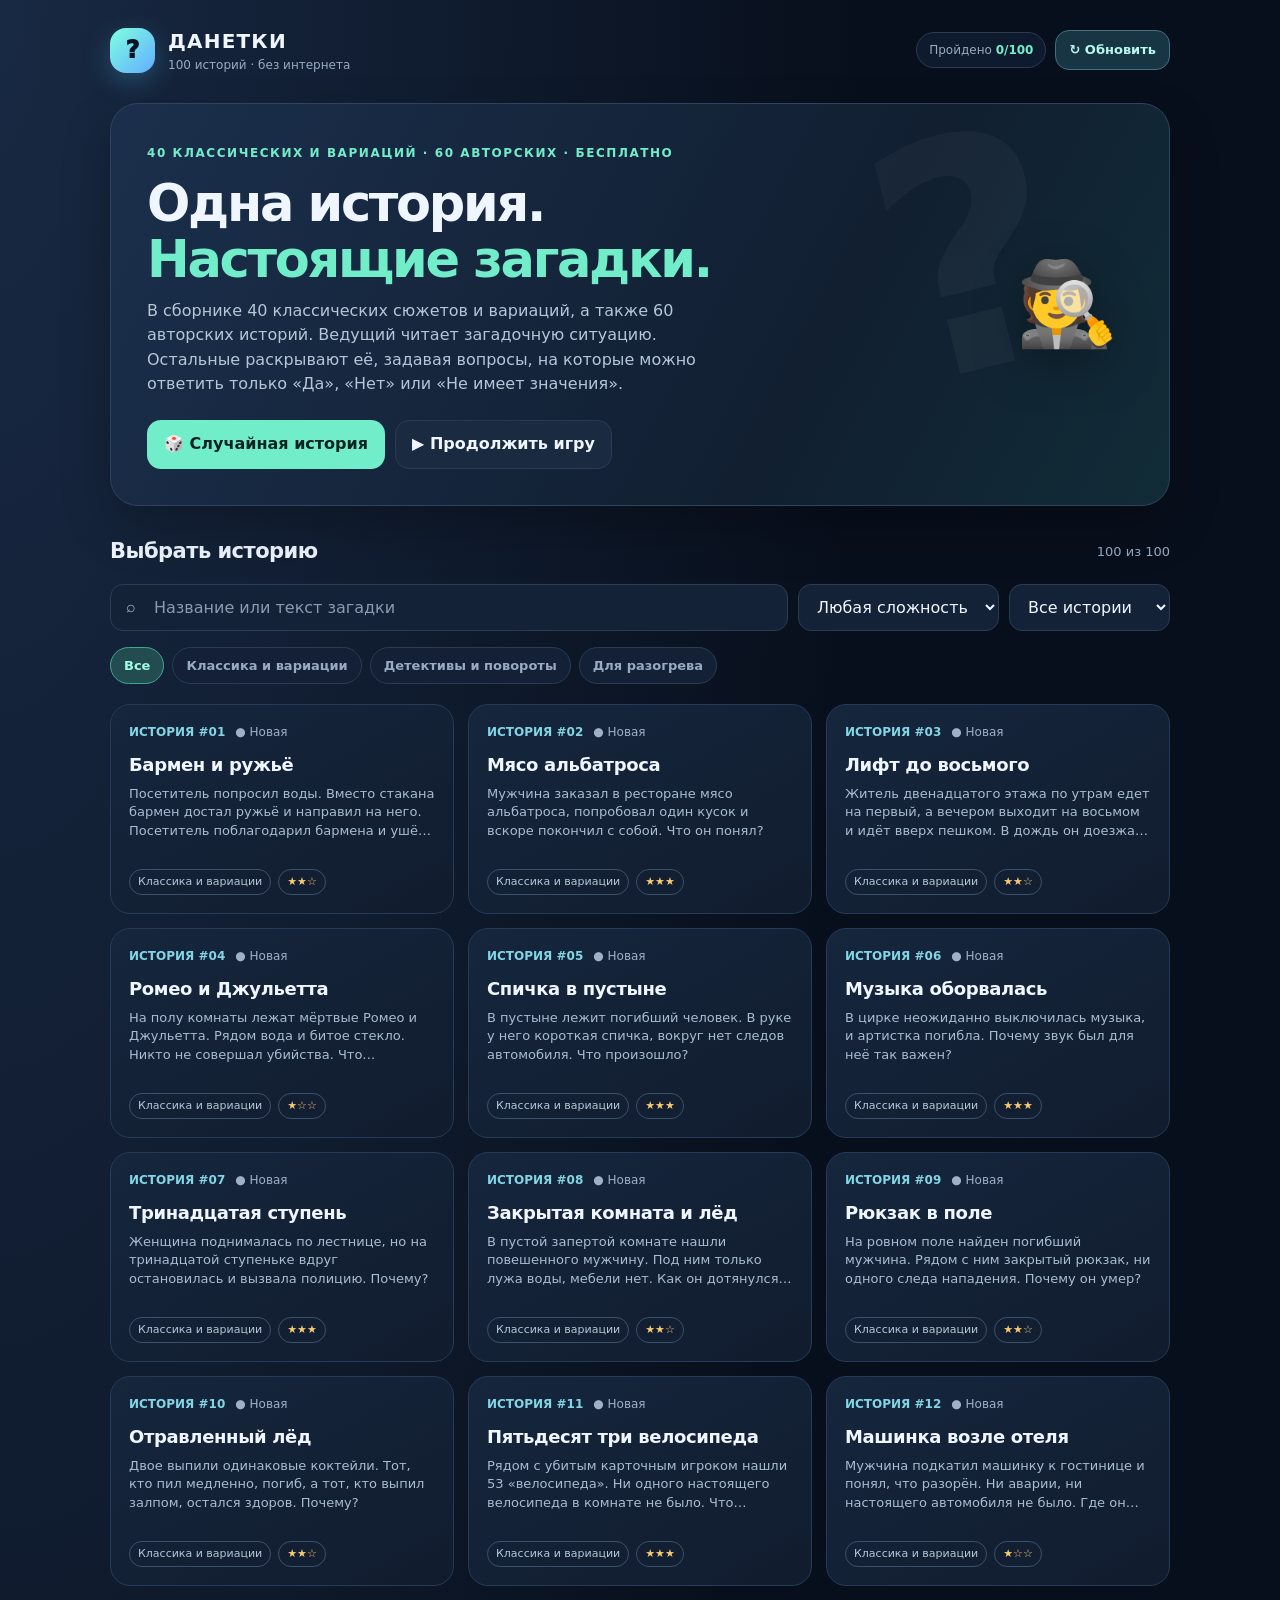
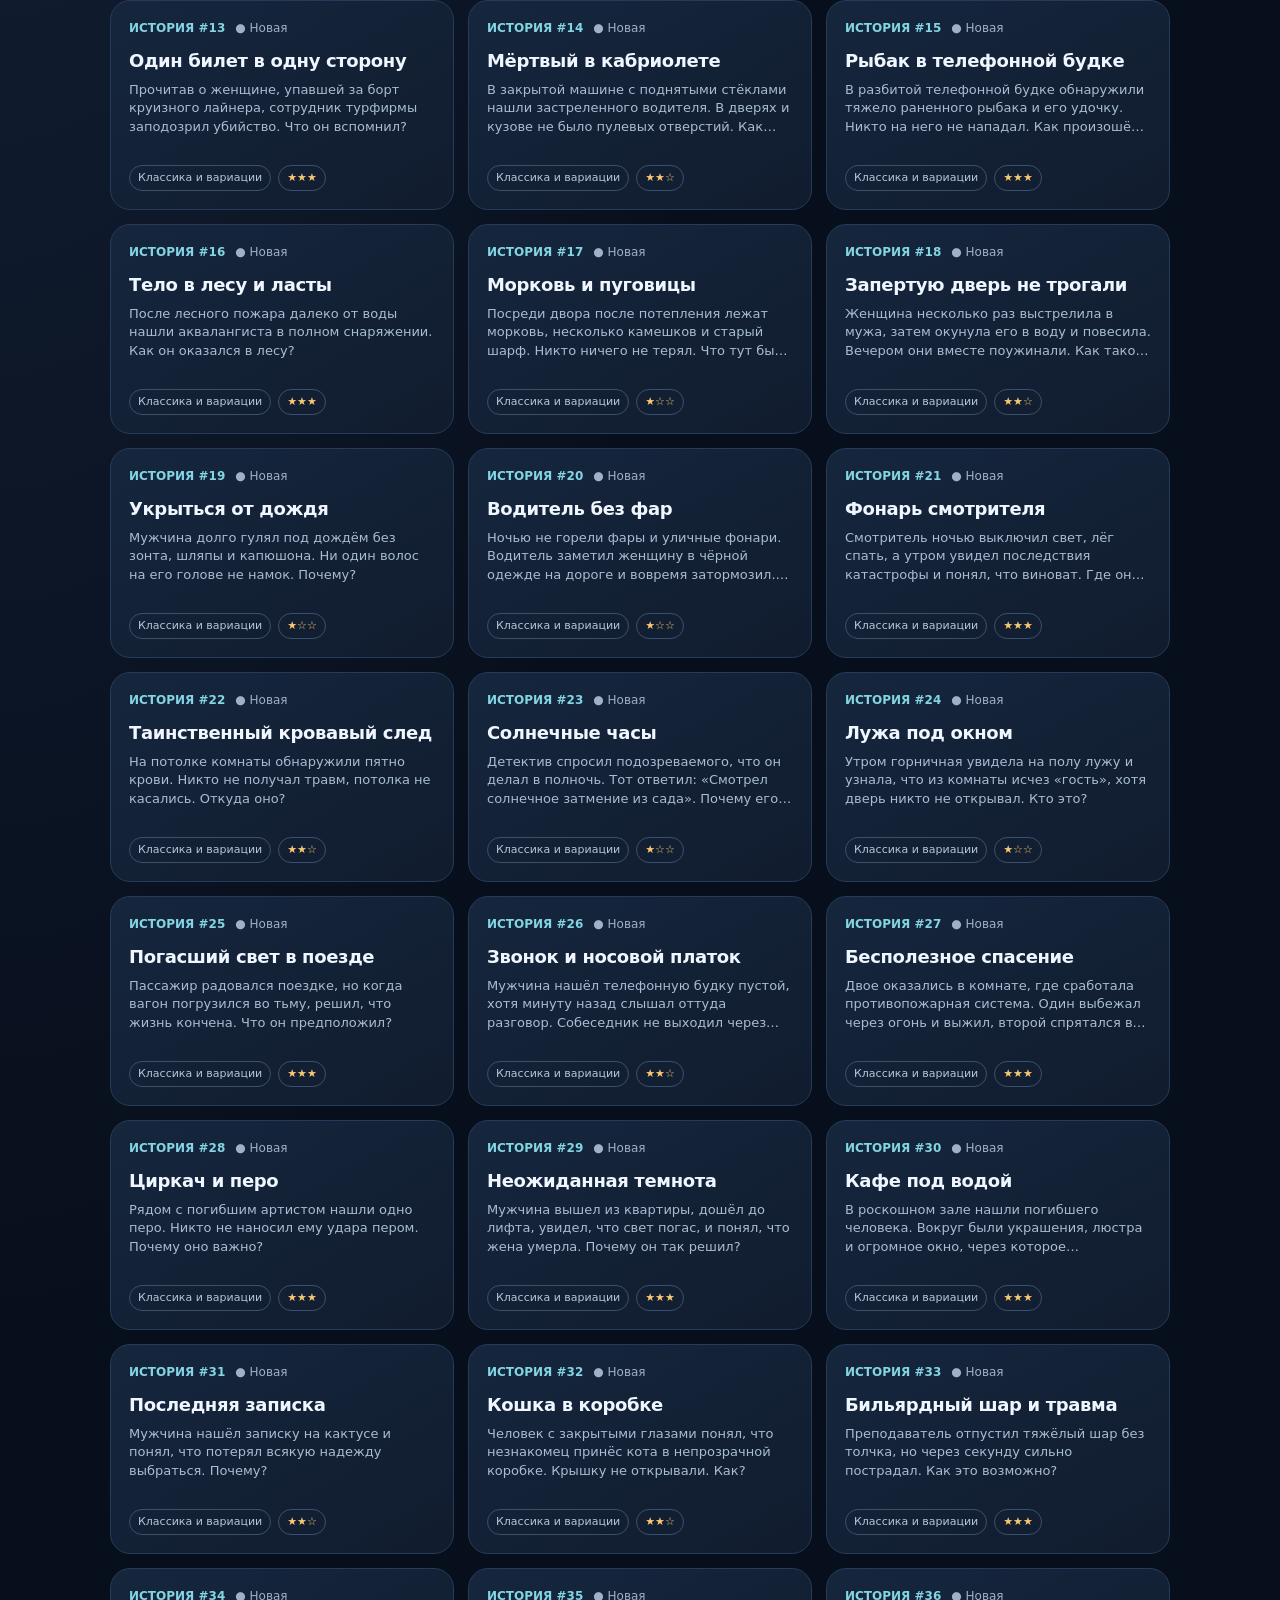
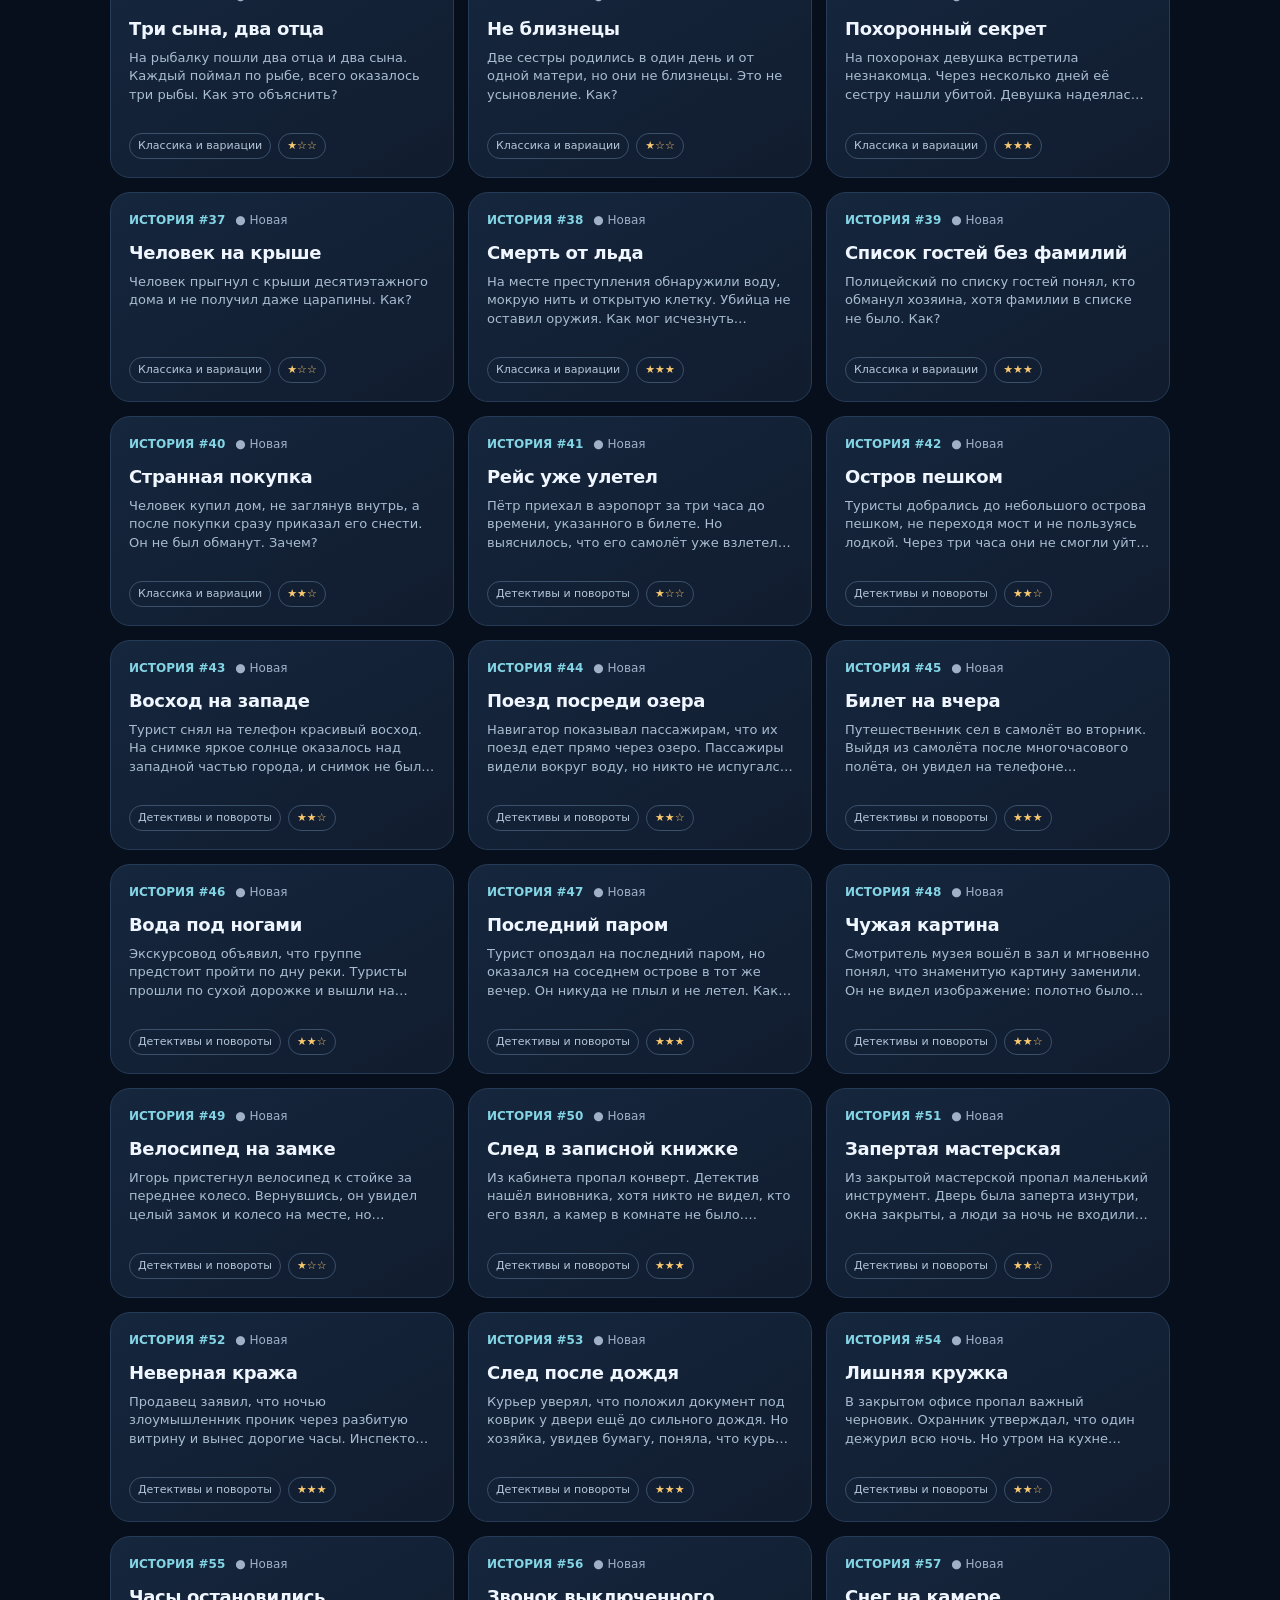
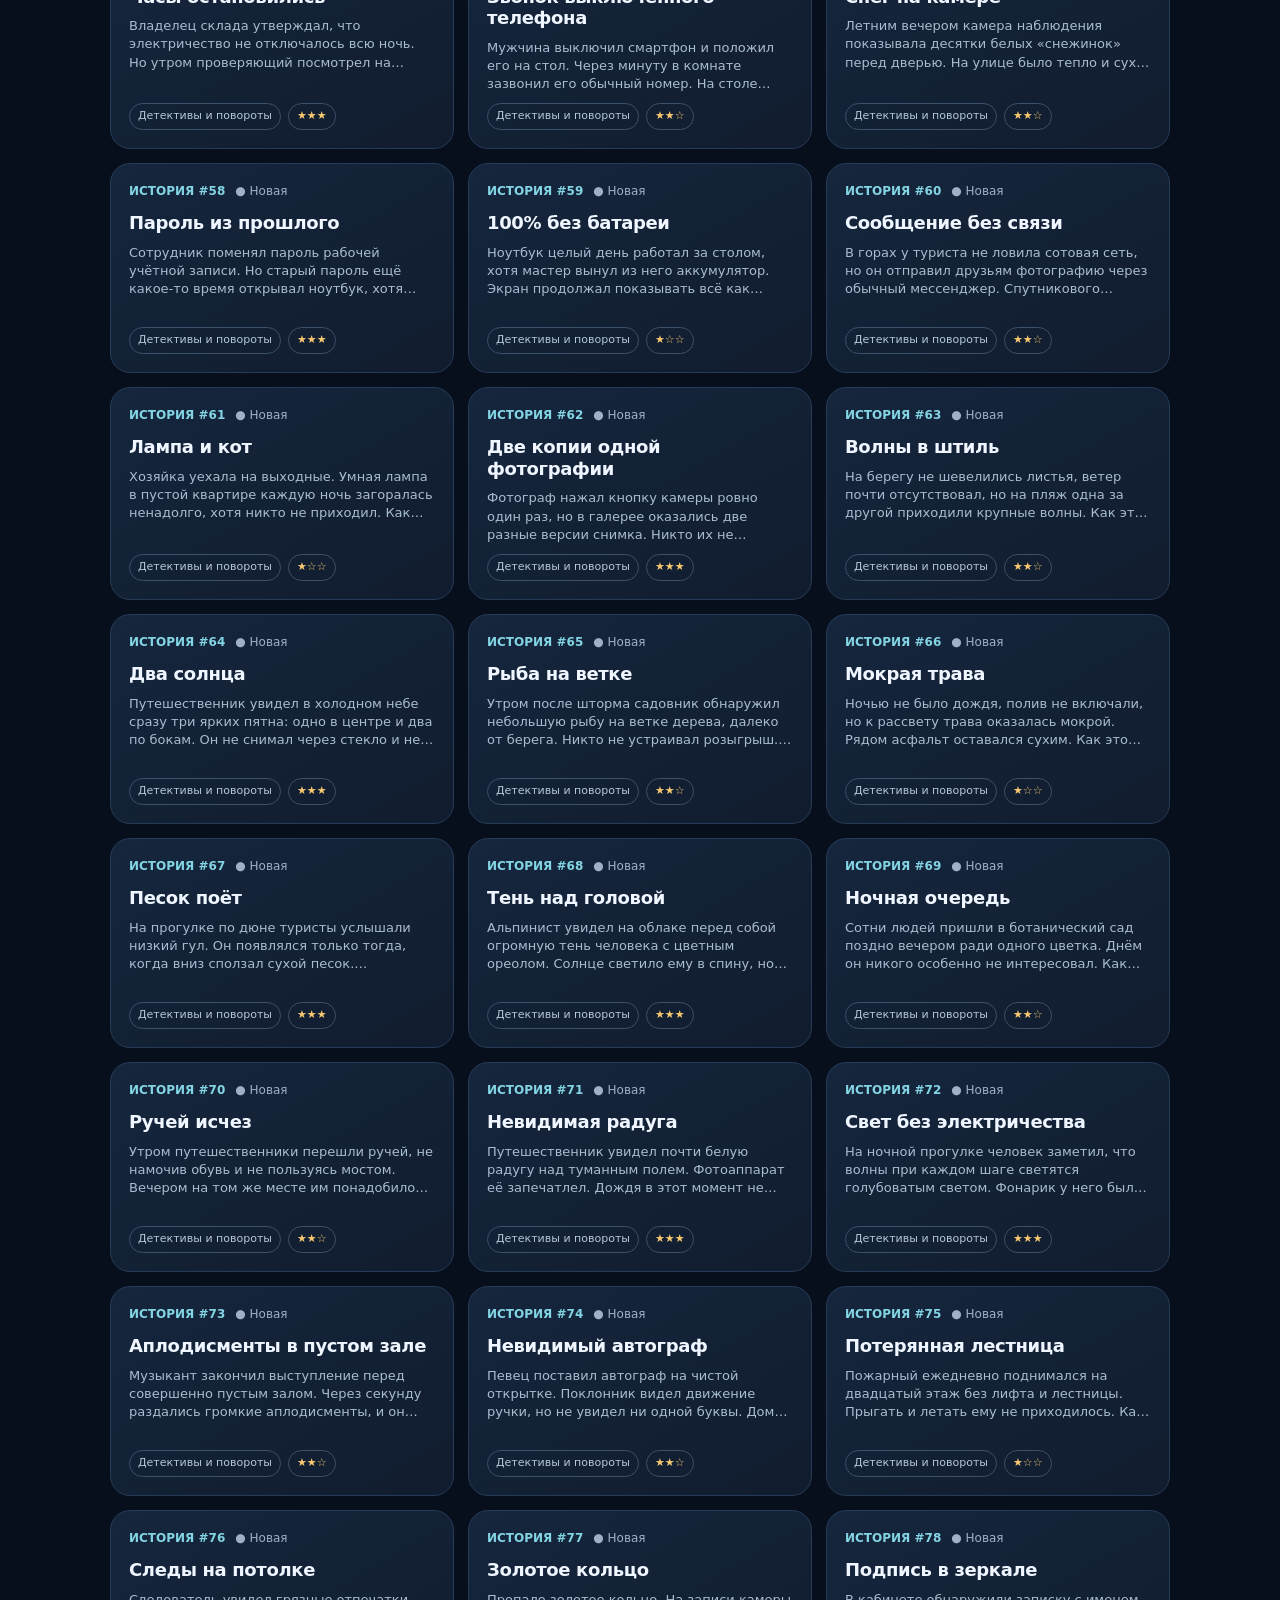
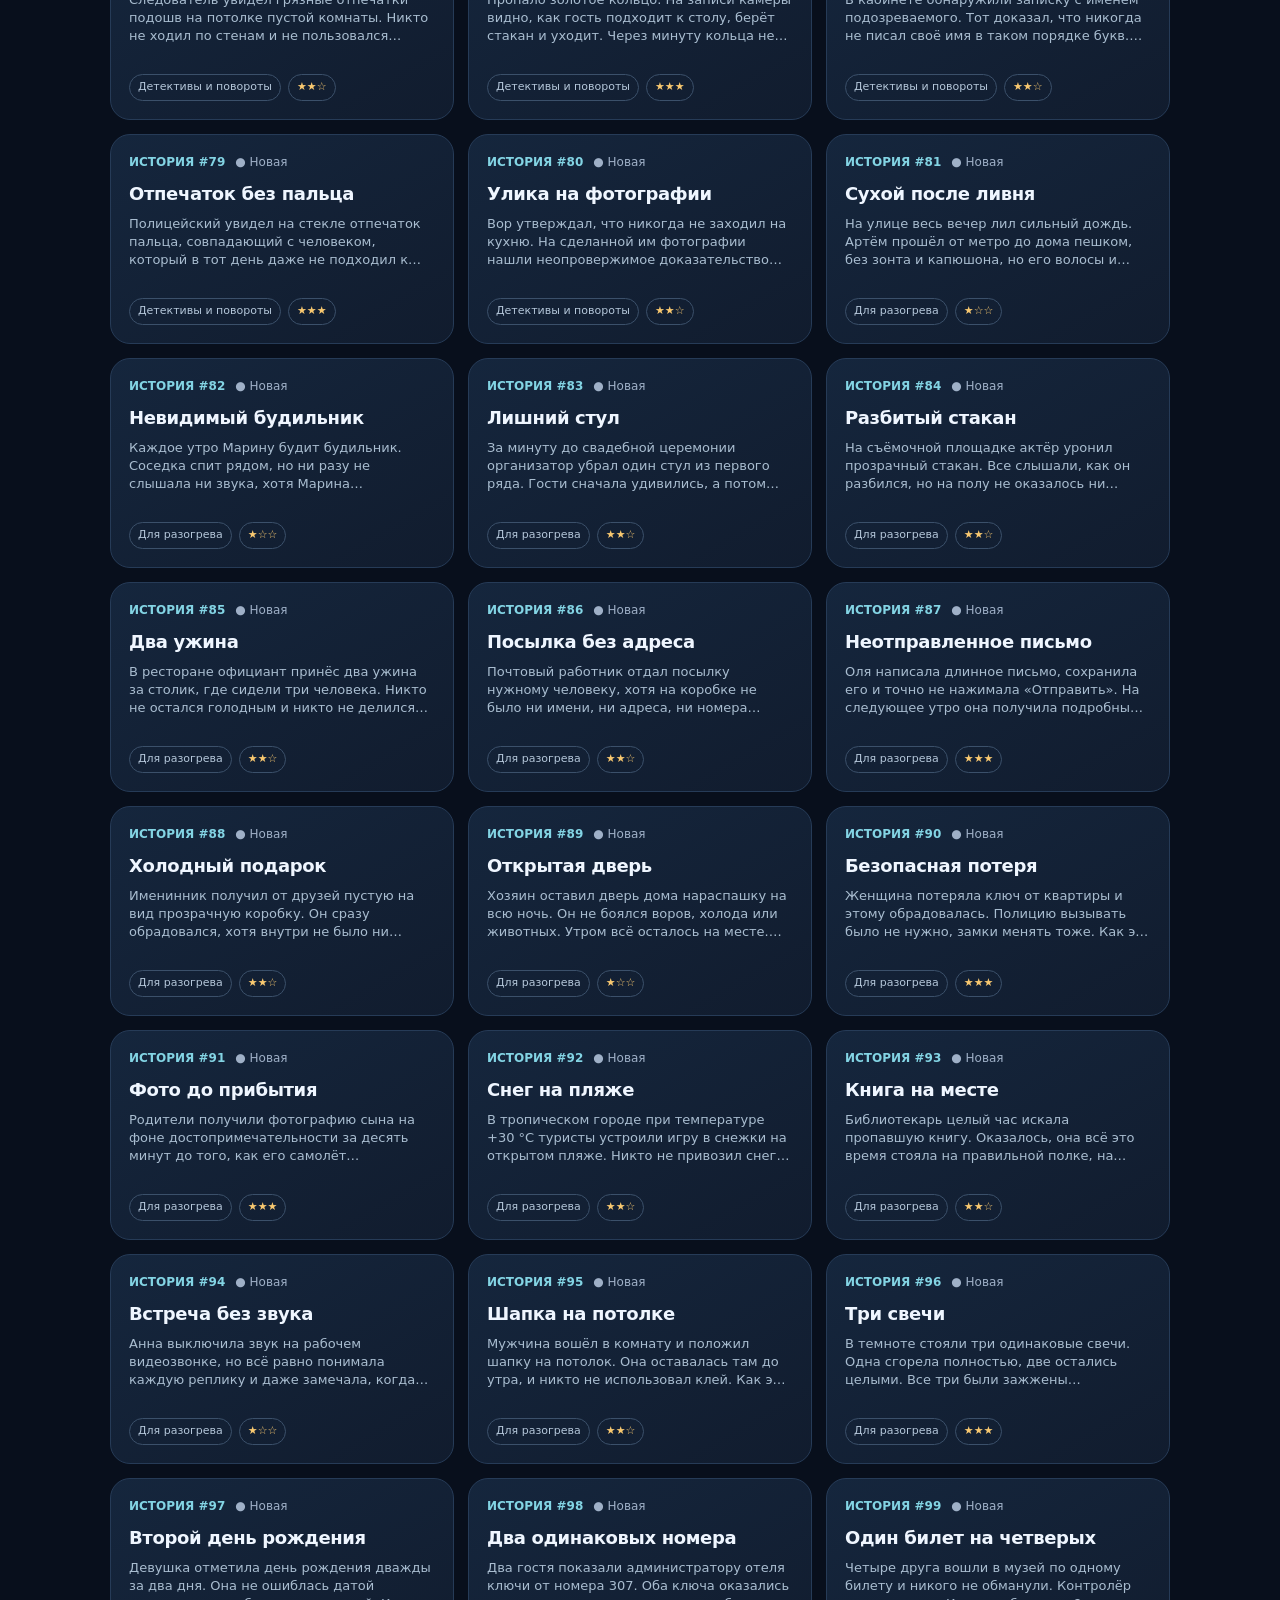
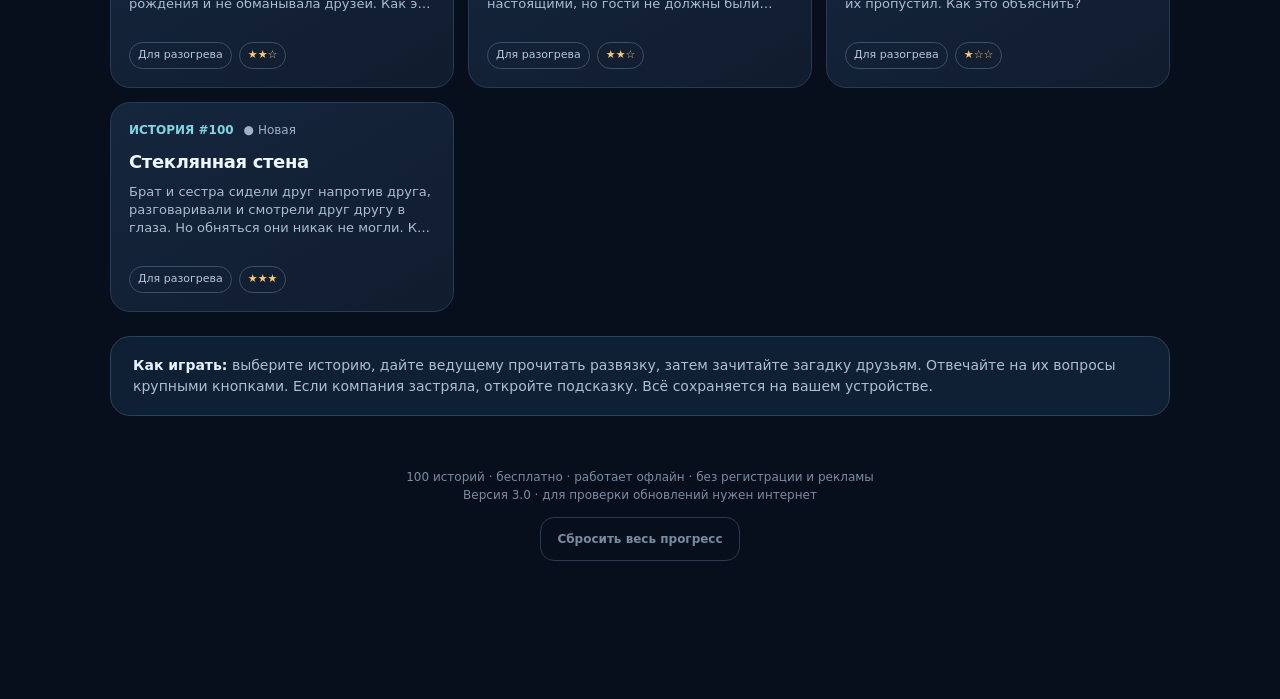
==== commit d308793f: "Add in-app update checker and version status to Danetki PWA" ====
--- a/danetki/index.html
+++ b/danetki/index.html
@@ -16,13 +16,18 @@
 @media(max-width:900px){.library{grid-template-columns:repeat(2,minmax(0,1fr))}.gameGrid{grid-template-columns:1fr}.host{position:static}.gameMain,.host{padding:22px}.heroArt{display:none}}
 @media(max-width:550px){.app{padding:0 14px 100px}.top{padding:16px 0 20px}.brand strong{font-size:17px}.logo{width:41px;height:41px;border-radius:13px}.righttop .pill:nth-child(2){display:none}.hero{padding:25px 22px;border-radius:22px}.hero h1{font-size:35px}.hero p{font-size:14px}.heroActions .btn{flex:1}.library{grid-template-columns:1fr;gap:10px}.item{min-height:155px;padding:15px}.item p{-webkit-line-clamp:2}.tools .search{flex:1 0 100%}.tools select{flex:1 1 calc(50% - 5px);width:calc(50% - 5px);min-width:0}.sectionline{margin-top:25px}.gameMain,.host{padding:21px 17px;border-radius:19px}.gameNav .btn{font-size:13px}.story{font-size:23px}.answerButtons button{min-height:70px;font-size:16px}.feedback{font-size:24px}.hostFooter .btn{font-size:13px}.pill{font-size:11px;padding:7px 9px}}
 @media(prefers-reduced-motion:reduce){*,*:before,*:after{scroll-behavior:auto!important;transition:none!important}}
+/* Ручная проверка обновлений, доступна и в установленном PWA. */
+.updateBtn{min-height:40px;padding:8px 13px;font-size:13px;border-color:#426f80;background:#173543;color:#b8f7ee;white-space:nowrap}
+.updateBtn:hover{background:#235264;border-color:#56bfba}
+.updateBtn:disabled{opacity:.75}
+@media(max-width:550px){.righttop .progressPill{display:none}.updateBtn{min-height:41px;padding:8px 10px;font-size:12px}}
 </style>
 </head>
 <body>
 <div class="app">
 <header class="top">
  <a class="brand" href="#catalog" id="logoHome" aria-label="Открыть каталог"><span class="logo">?</span><span><strong>ДАНЕТКИ</strong><small>100 историй · без интернета</small></span></a>
- <div class="righttop"><span class="pill">Пройдено <b id="doneTop">0/50</b></span><span class="pill">✦ Без подписки</span></div>
+ <div class="righttop"><span class="pill progressPill">Пройдено <b id="doneTop">0/100</b></span><button id="checkUpdate" class="btn updateBtn" type="button" aria-label="Проверить и установить обновление игры">↻ Обновить</button></div>
 </header>
 <main>
 <section id="catalog" class="catalog">
@@ -55,7 +60,7 @@
  <div class="helper"><strong>Совет ведущему:</strong> ответьте «Да», если вопрос соответствует разгадке, «Нет», если противоречит ей, и «Неважно», если деталь не влияет на историю. Проверочные вопросы под развязкой помогут придерживаться логики.</div>
 </section>
 </main>
-<footer class="footer">50 оригинальных историй · 100% бесплатно · работает офлайн · без регистрации и рекламы<br><button id="resetAll" class="btn ghost" style="font-size:12px;margin-top:12px">Сбросить весь прогресс</button></footer>
+<footer class="footer">100 историй · бесплатно · работает офлайн · без регистрации и рекламы<br><span id="updateStatus" role="status" aria-live="polite">Версия 3.0 · для проверки обновлений нужен интернет</span><br><button id="resetAll" class="btn ghost" style="font-size:12px;margin-top:12px">Сбросить весь прогресс</button></footer>
 </div>
 <div class="toast" id="toast" role="status" aria-live="polite"></div>
 <div class="modalback" id="modal" role="dialog" aria-modal="true" aria-labelledby="modalTitle"><div class="modal"><h3 id="modalTitle">Сбросить прогресс?</h3><p>Будут удалены отметки о пройденных историях и избранное. Сами истории останутся.</p><div class="modalButtons"><button class="btn" id="cancelReset">Отмена</button><button class="btn primary" id="confirmReset">Да, сбросить</button></div></div></div>
@@ -96,7 +101,62 @@
 el('copyStory').addEventListener('click',async()=>{if(!current)return;const t=`Данетка: ${current.title}\n\n${current.story}`;try{await navigator.clipboard.writeText(t);toast('История скопирована')}catch(e){const ta=document.createElement('textarea');ta.value=t;ta.style.position='fixed';ta.style.opacity='0';document.body.appendChild(ta);ta.select();try{document.execCommand('copy');toast('История скопирована')}catch(e){toast('Копирование не поддерживается')}ta.remove()}});
 el('resetAll').addEventListener('click',()=>el('modal').classList.add('on'));el('cancelReset').addEventListener('click',()=>el('modal').classList.remove('on'));el('modal').addEventListener('click',e=>{if(e.target===el('modal'))el('modal').classList.remove('on')});el('confirmReset').addEventListener('click',()=>{state={done:[],fav:[]};save();setDoneLabel();draw();updateGameStatus();el('modal').classList.remove('on');toast('Прогресс сброшен')});
 document.addEventListener('keydown',e=>{if(e.key==='Escape'&&el('modal').classList.contains('on')){el('modal').classList.remove('on');return}if(!el('game').classList.contains('on')||e.target.matches('input,select,textarea')||e.ctrlKey||e.metaKey||e.altKey)return;if(e.key==='1')answer('Да');if(e.key==='2')answer('Нет');if(e.key==='3')answer('Не имеет значения')});
-if ('serviceWorker' in navigator && location.protocol==='https:') { navigator.serviceWorker.register('./sw.js', {scope:'./'}).catch(()=>{}); }
+// Видимая ручная проверка новой версии установленного приложения.
+// sw.js сознательно не лежит в precache, поэтому этот запрос идёт в сеть.
+const APP_CACHE_VERSION='danetki-100-curated-v3-update-button';
+let refreshOnControllerChange=false;
+if ('serviceWorker' in navigator) {
+  navigator.serviceWorker.addEventListener('controllerchange',()=>{
+    if(refreshOnControllerChange){refreshOnControllerChange=false;location.reload()}
+  });
+}
+async function checkForUpdates(){
+  const btn=el('checkUpdate'), status=el('updateStatus');
+  if(location.protocol!=='https:' || !('serviceWorker' in navigator)){
+    status.textContent='Обновление доступно в онлайн-версии игры на GitHub Pages';
+    toast('Для обновлений откройте игру по онлайн-ссылке');return;
+  }
+  btn.disabled=true;
+  btn.textContent='↻ Проверяю…';
+  status.textContent='Проверяем новую версию…';
+  try{
+    const response=await fetch('./sw.js?check='+Date.now(),{cache:'no-store'});
+    if(!response.ok)throw Error('Ответ сервера '+response.status);
+    const swText=await response.text();
+    const match=/const CACHE\s*=\s*['\"]([^'\"]+)['\"]/.exec(swText);
+    if(!match)throw Error('Неизвестная версия сервера');
+    if(match[1]===APP_CACHE_VERSION){
+      status.textContent='Версия 3.0 актуальна';
+      toast('Уже установлена последняя версия');
+      return;
+    }
+    status.textContent='Новая версия найдена. Загружаем…';
+    btn.textContent='↻ Загружаю…';
+    refreshOnControllerChange=true;
+    let reg=await navigator.serviceWorker.getRegistration('./');
+    if(!reg)reg=await navigator.serviceWorker.register('./sw.js',{scope:'./',updateViaCache:'none'});
+    await reg.update();
+    if(reg.waiting)reg.waiting.postMessage({type:'SKIP_WAITING'});
+    // iOS иногда откладывает перехват: не выдаём ложное «установлено».
+    setTimeout(()=>{
+      if(!refreshOnControllerChange)return;
+      refreshOnControllerChange=false;
+      btn.disabled=false;btn.textContent='↻ Обновить';
+      status.textContent='Новая версия загружена. Закройте игру и откройте снова.';
+      toast('Закройте и снова откройте приложение');
+    },8000);
+  }catch(e){
+    refreshOnControllerChange=false;
+    status.textContent='Не удалось проверить обновление. Проверьте интернет.';
+    toast('Не удалось связаться с сервером');
+  }finally{
+    if(!refreshOnControllerChange){btn.disabled=false;btn.textContent='↻ Обновить';}
+  }
+}
+el('checkUpdate').addEventListener('click',checkForUpdates);
+if ('serviceWorker' in navigator && location.protocol==='https:') {
+  navigator.serviceWorker.register('./sw.js',{scope:'./',updateViaCache:'none'}).catch(()=>{});
+}
 categories();draw();setDoneLabel();const init=/^#game-(\d+)$/.exec(location.hash);if(init)show(Number(init[1]));
 </script>
 </body>
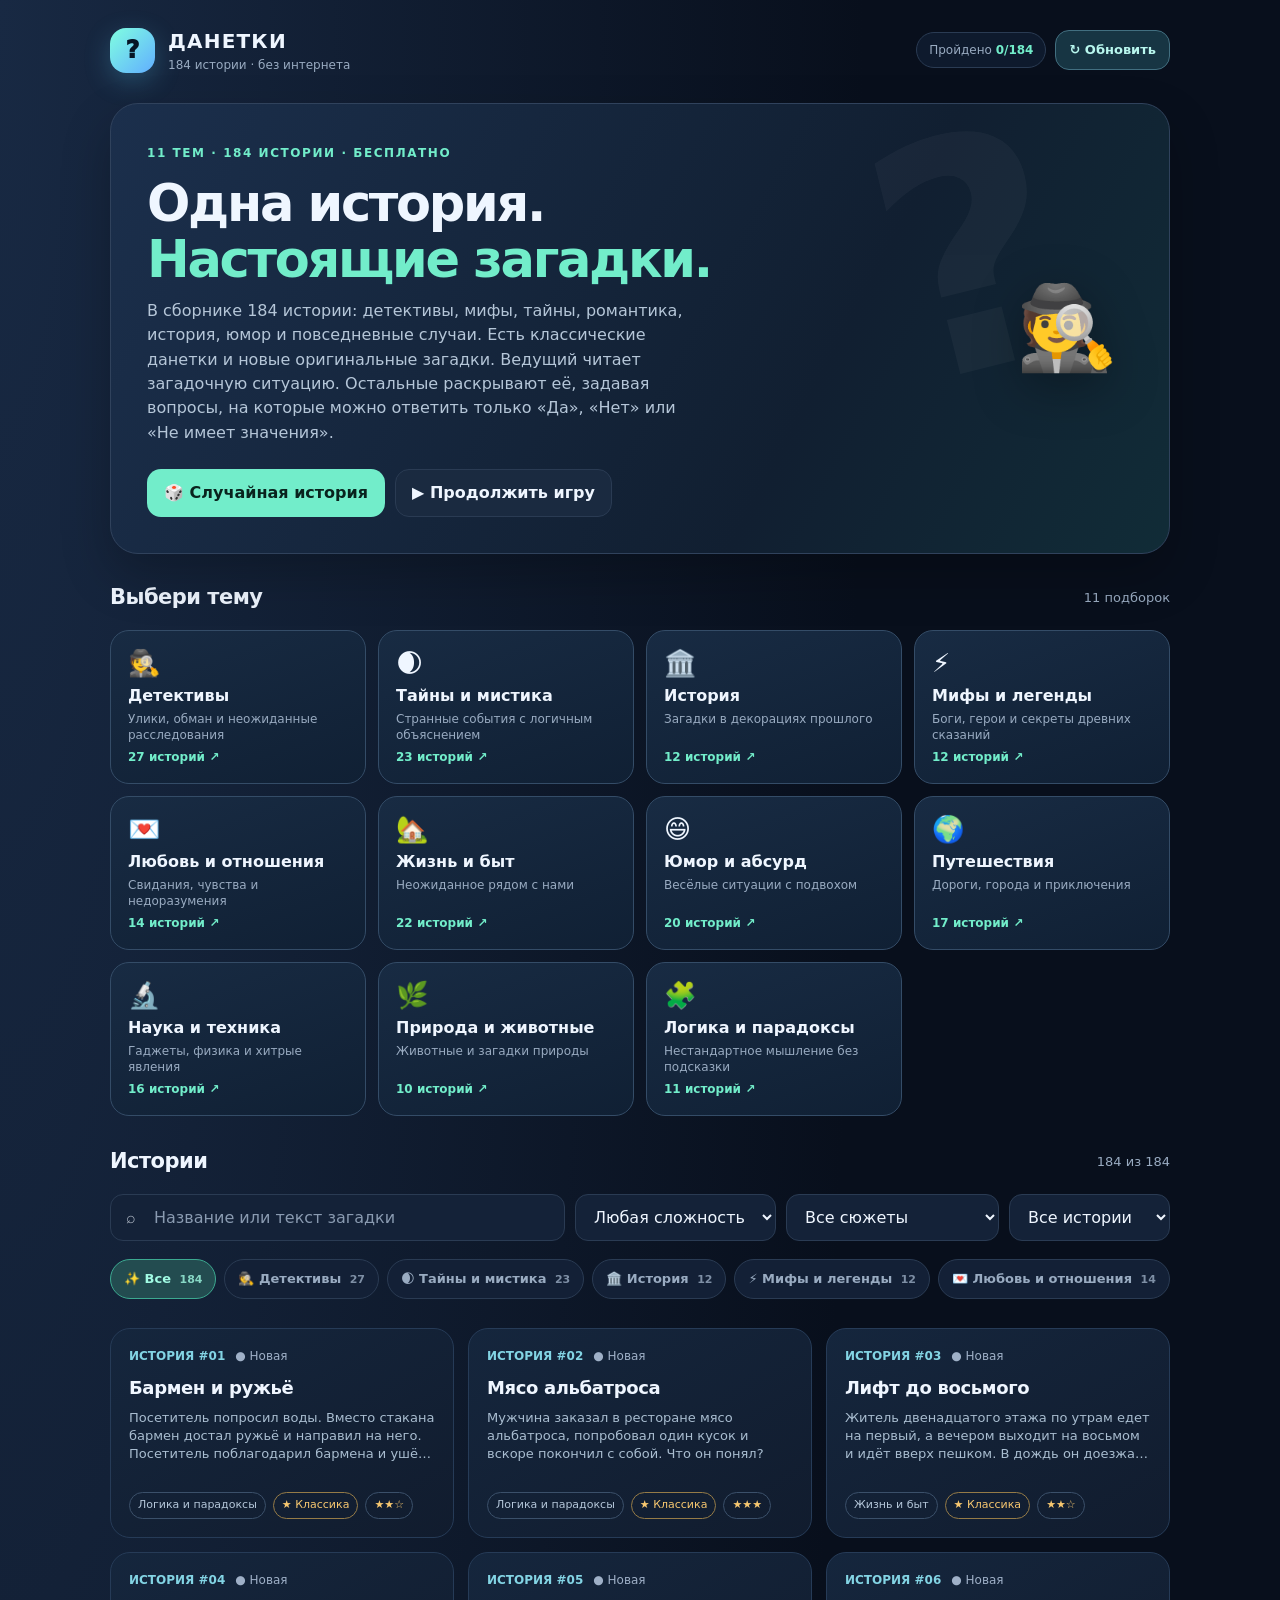
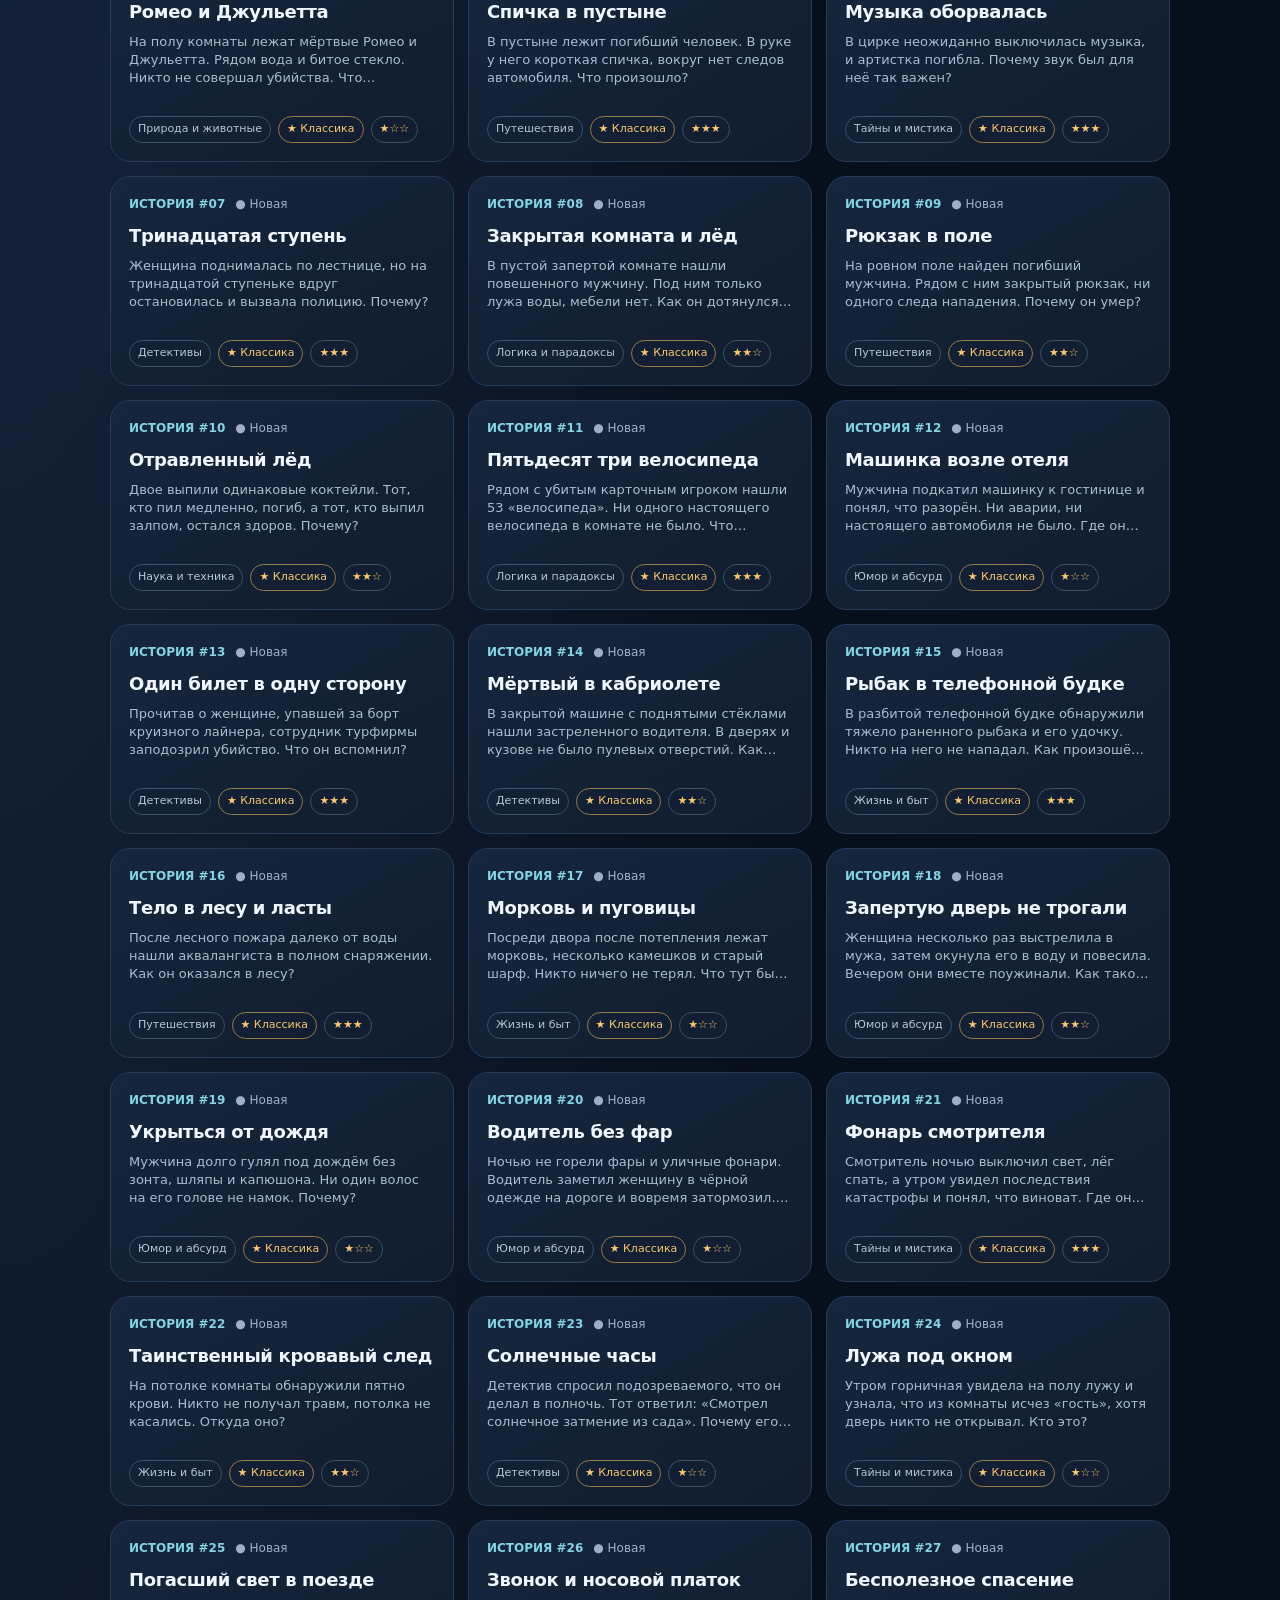
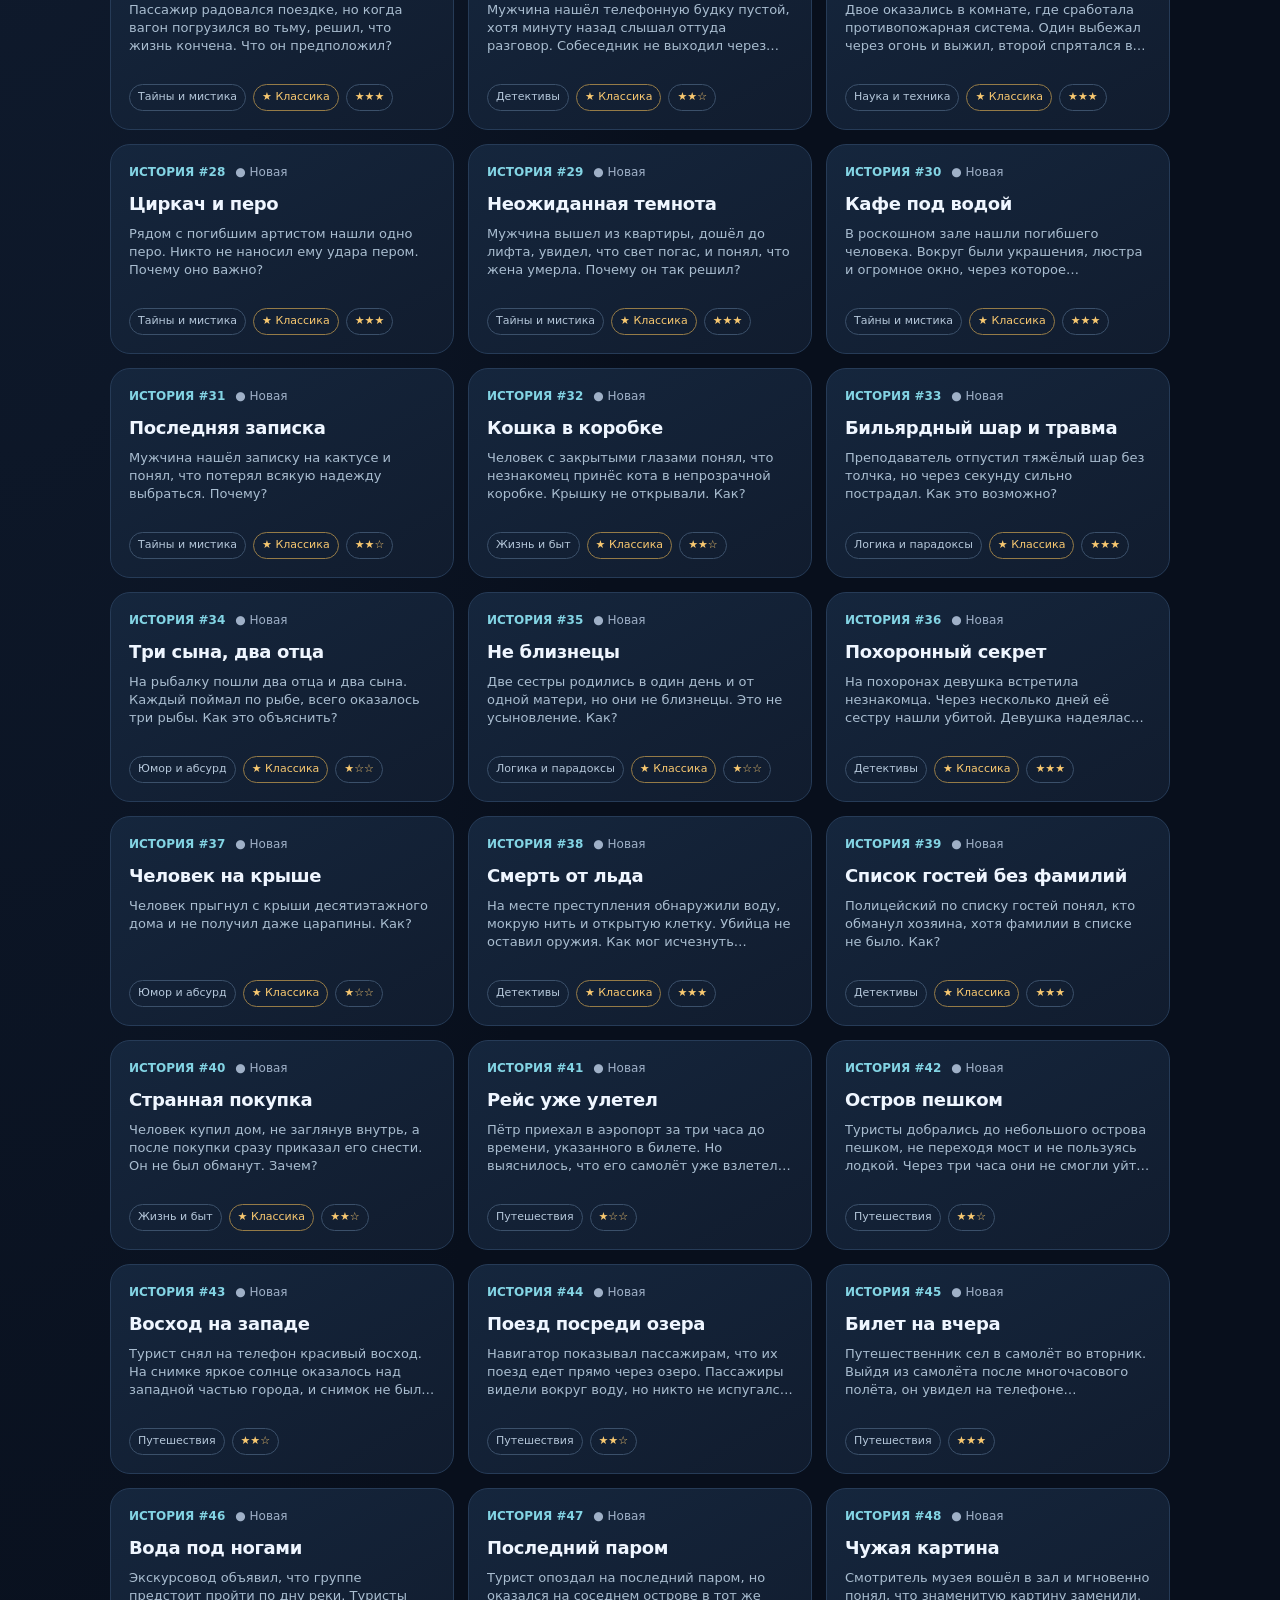
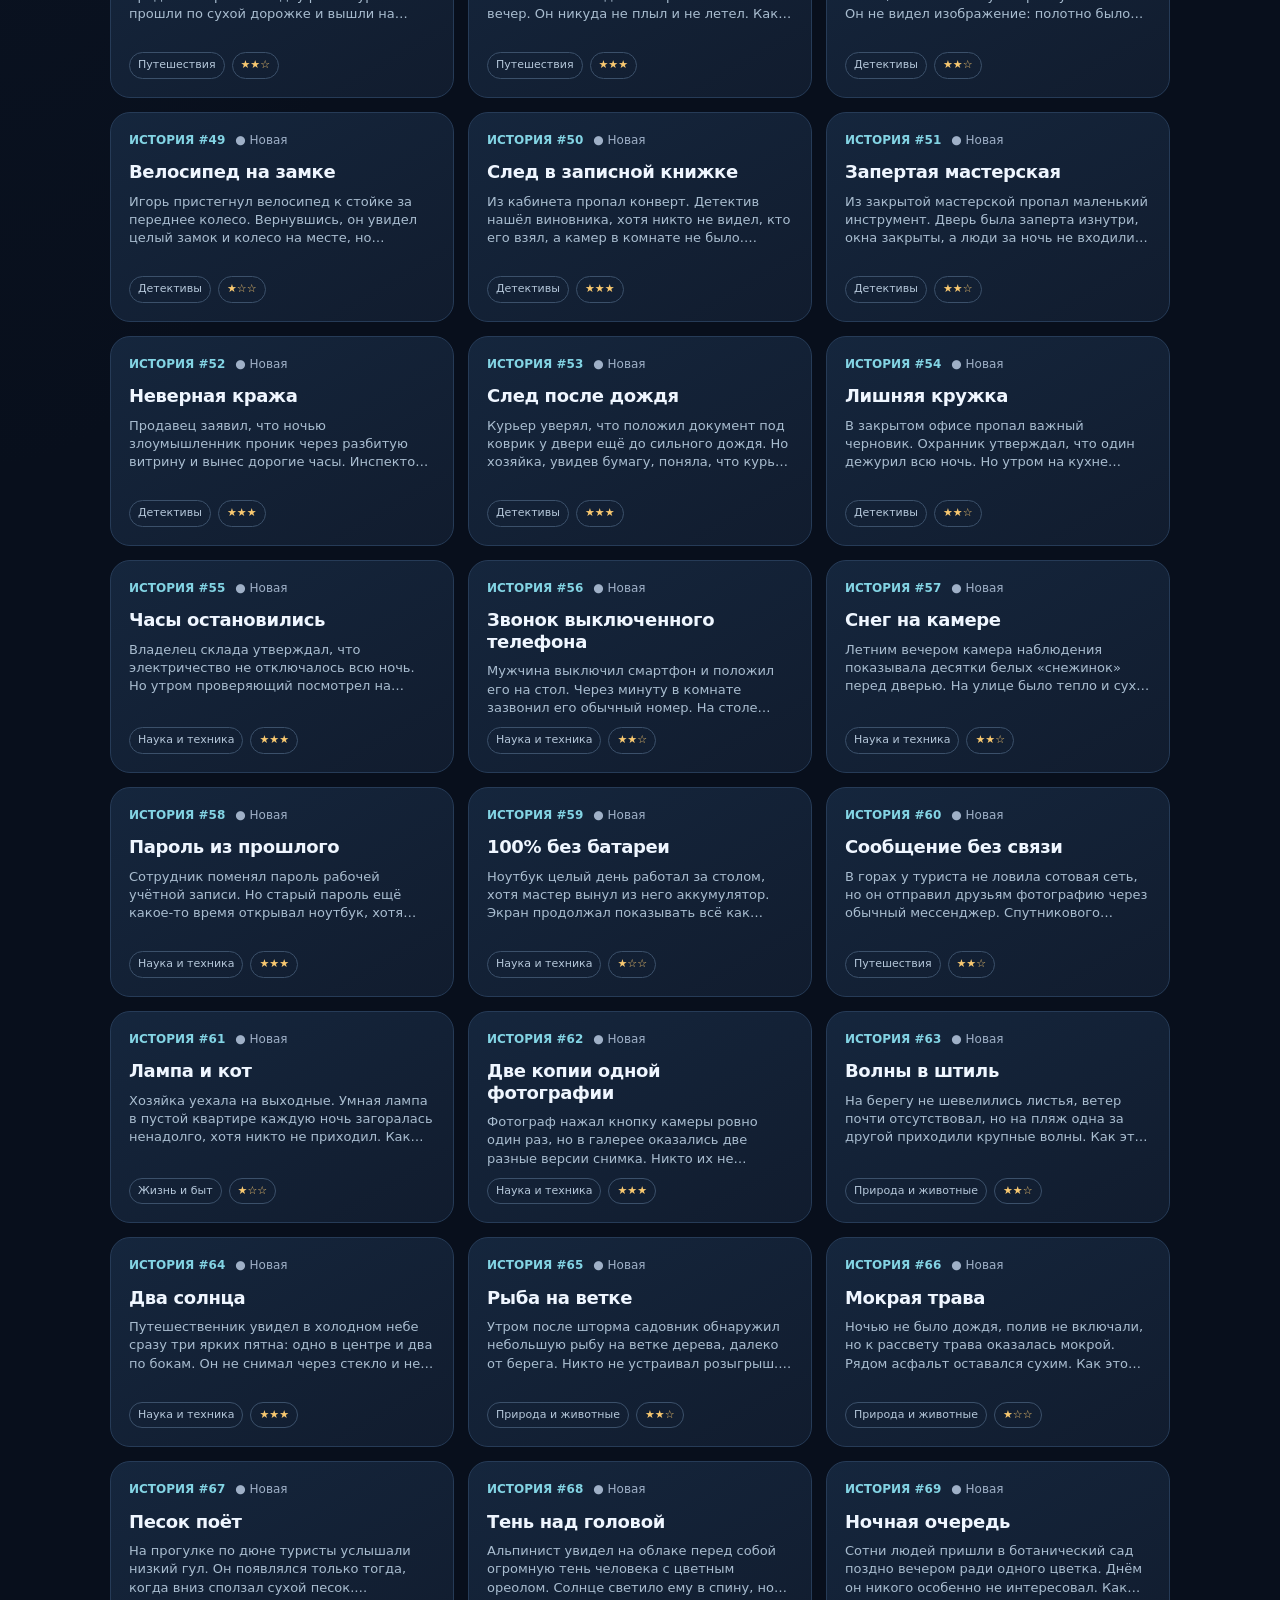
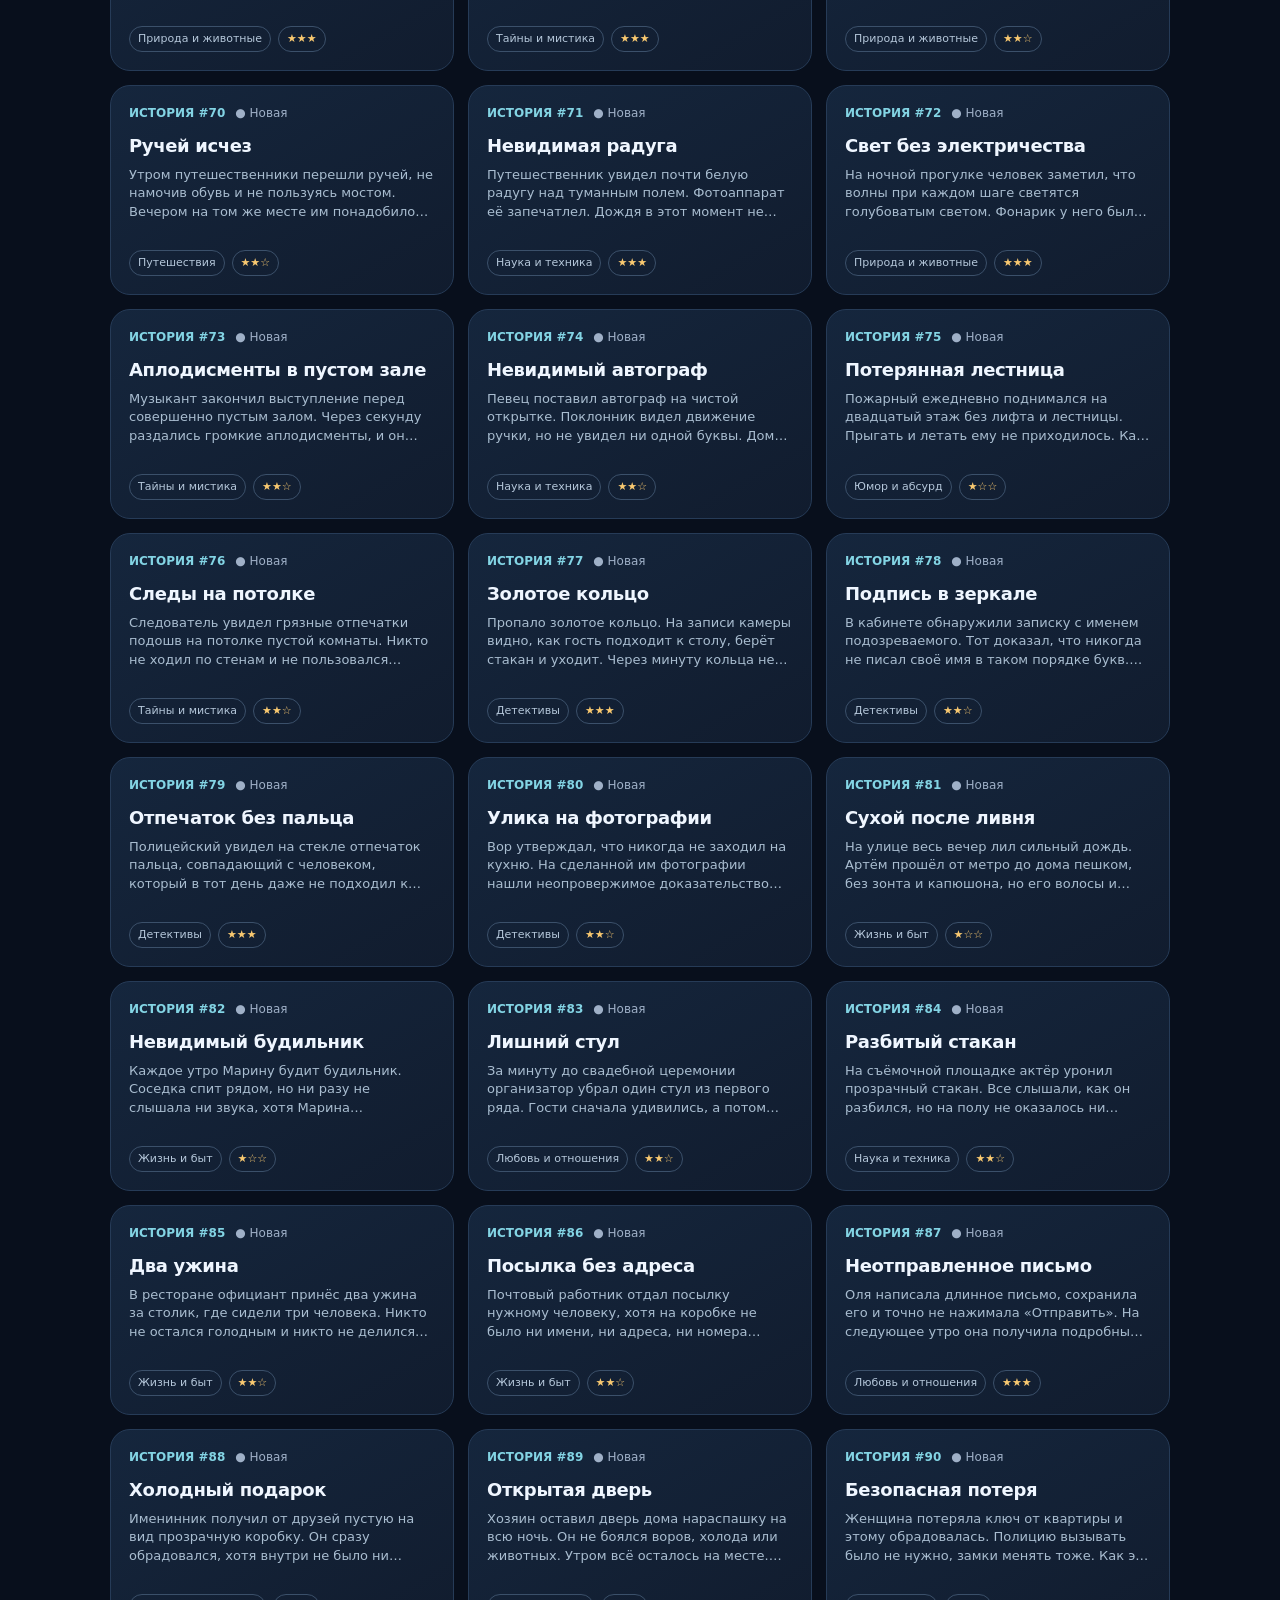
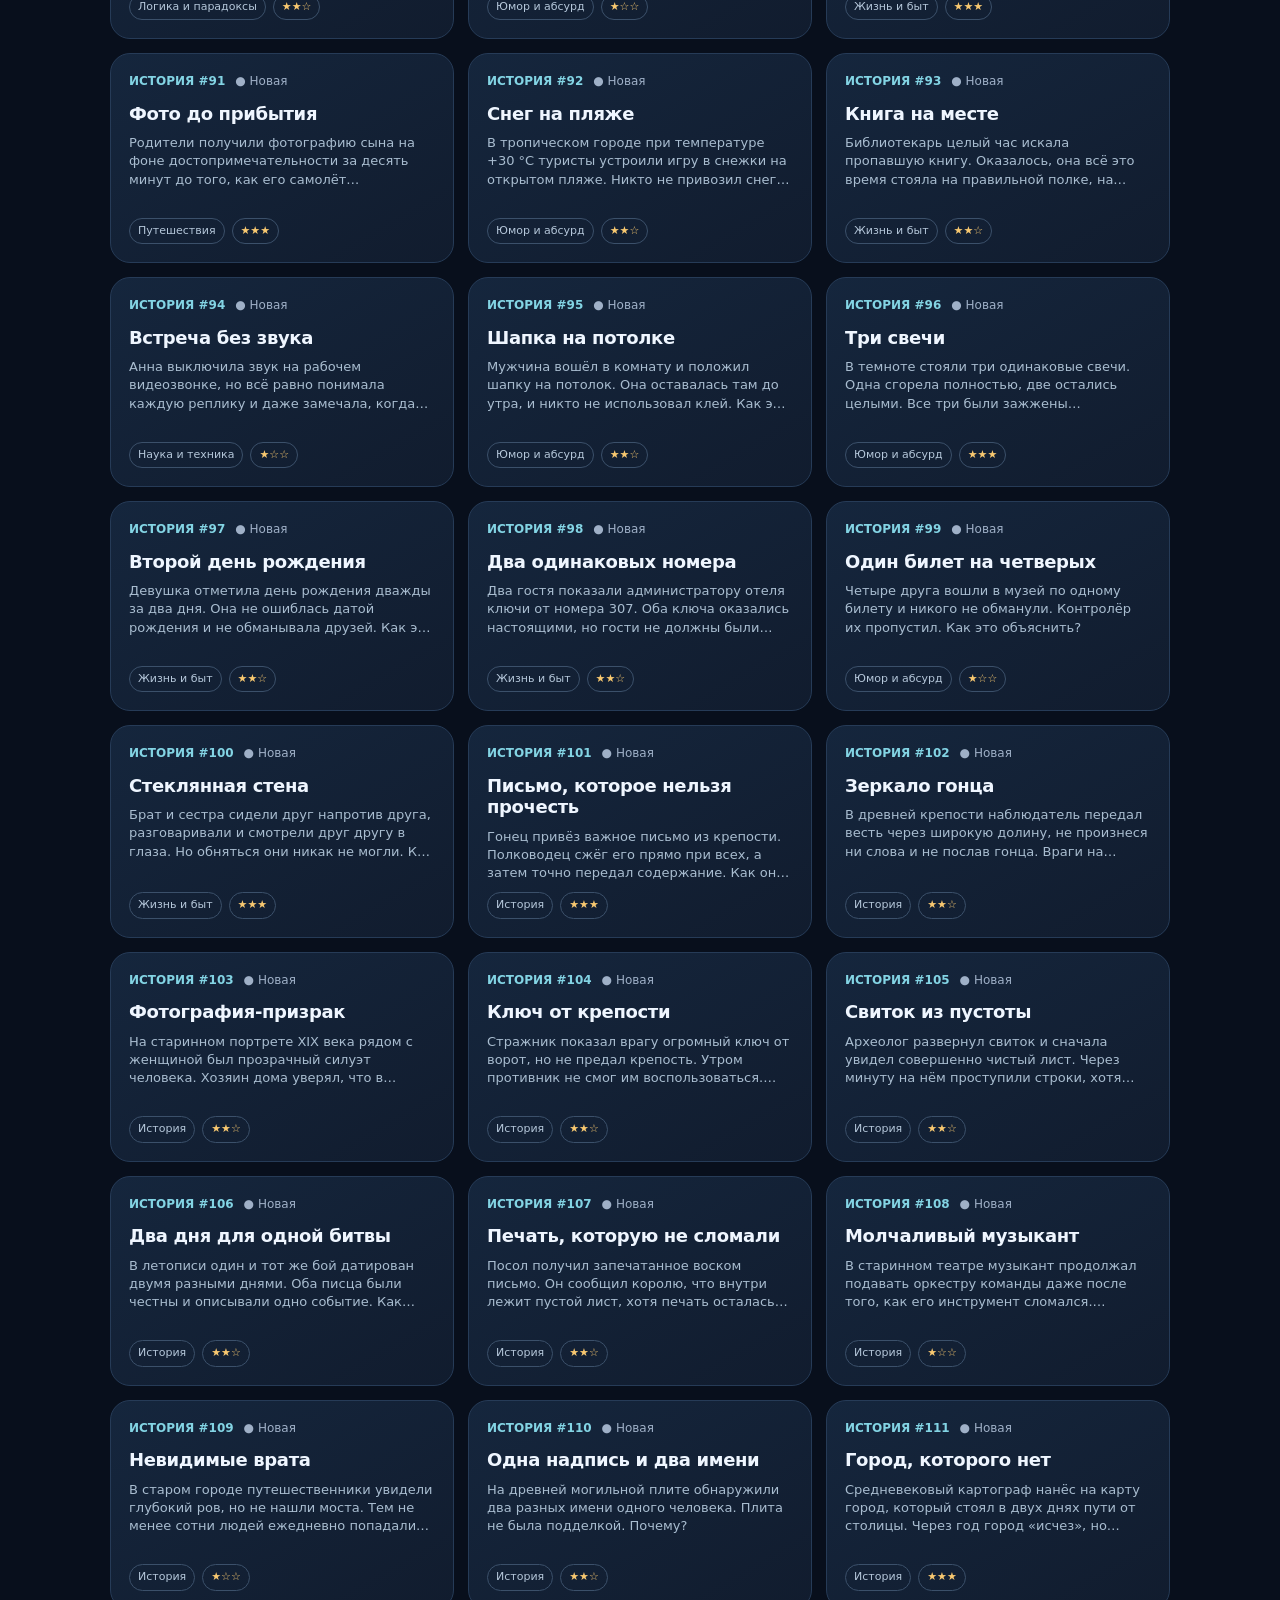
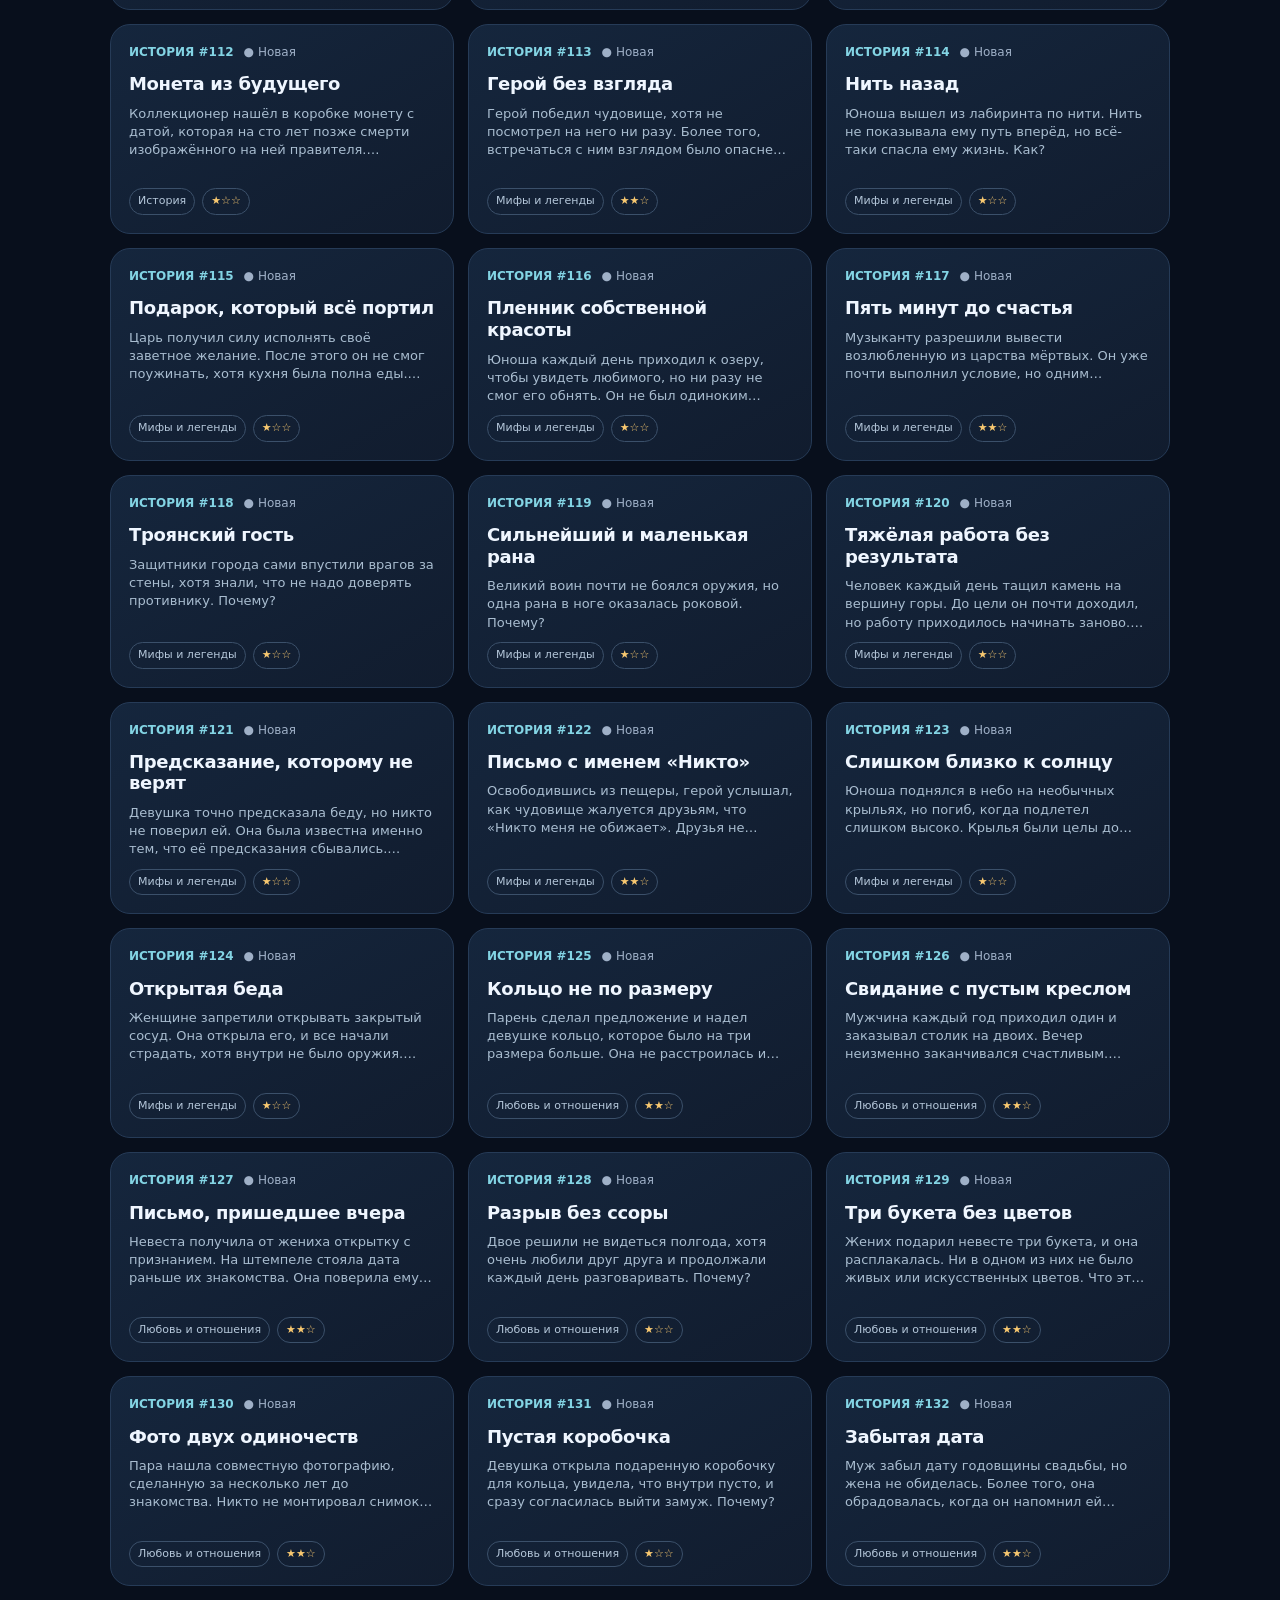
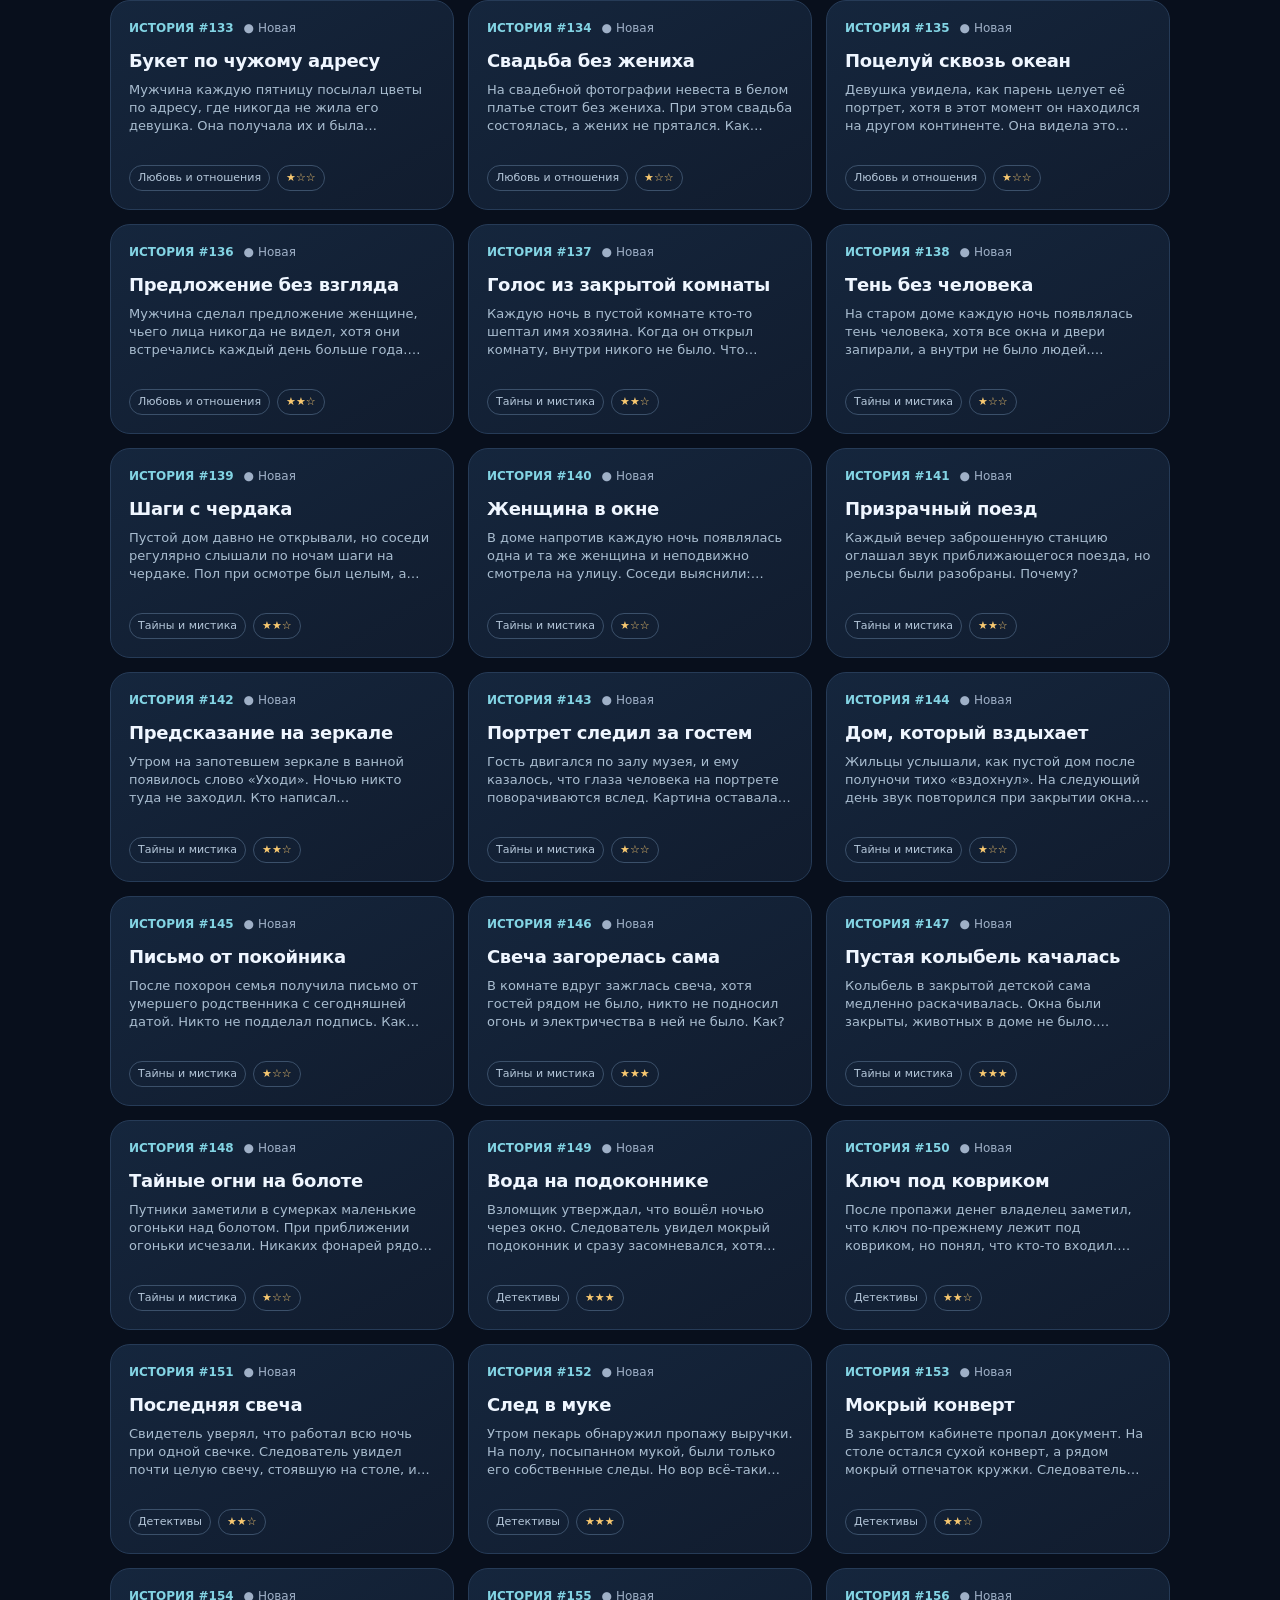
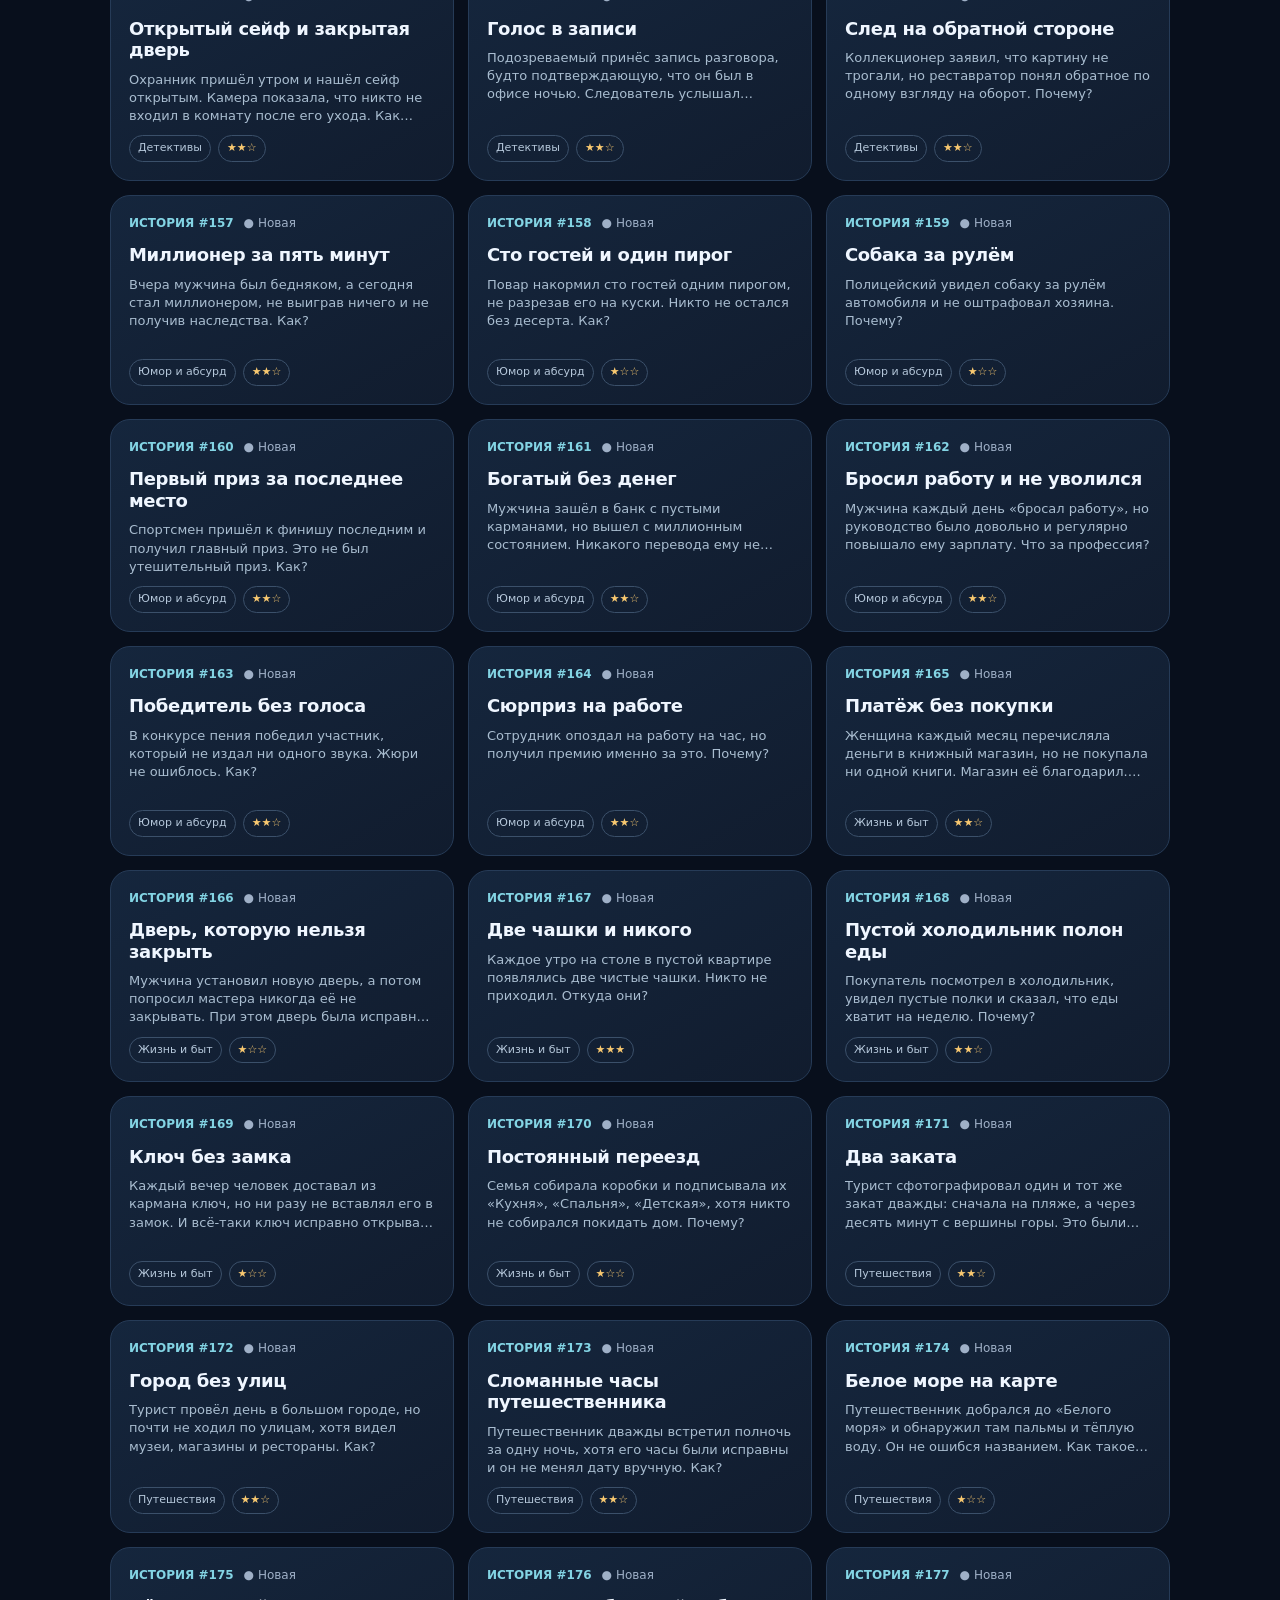
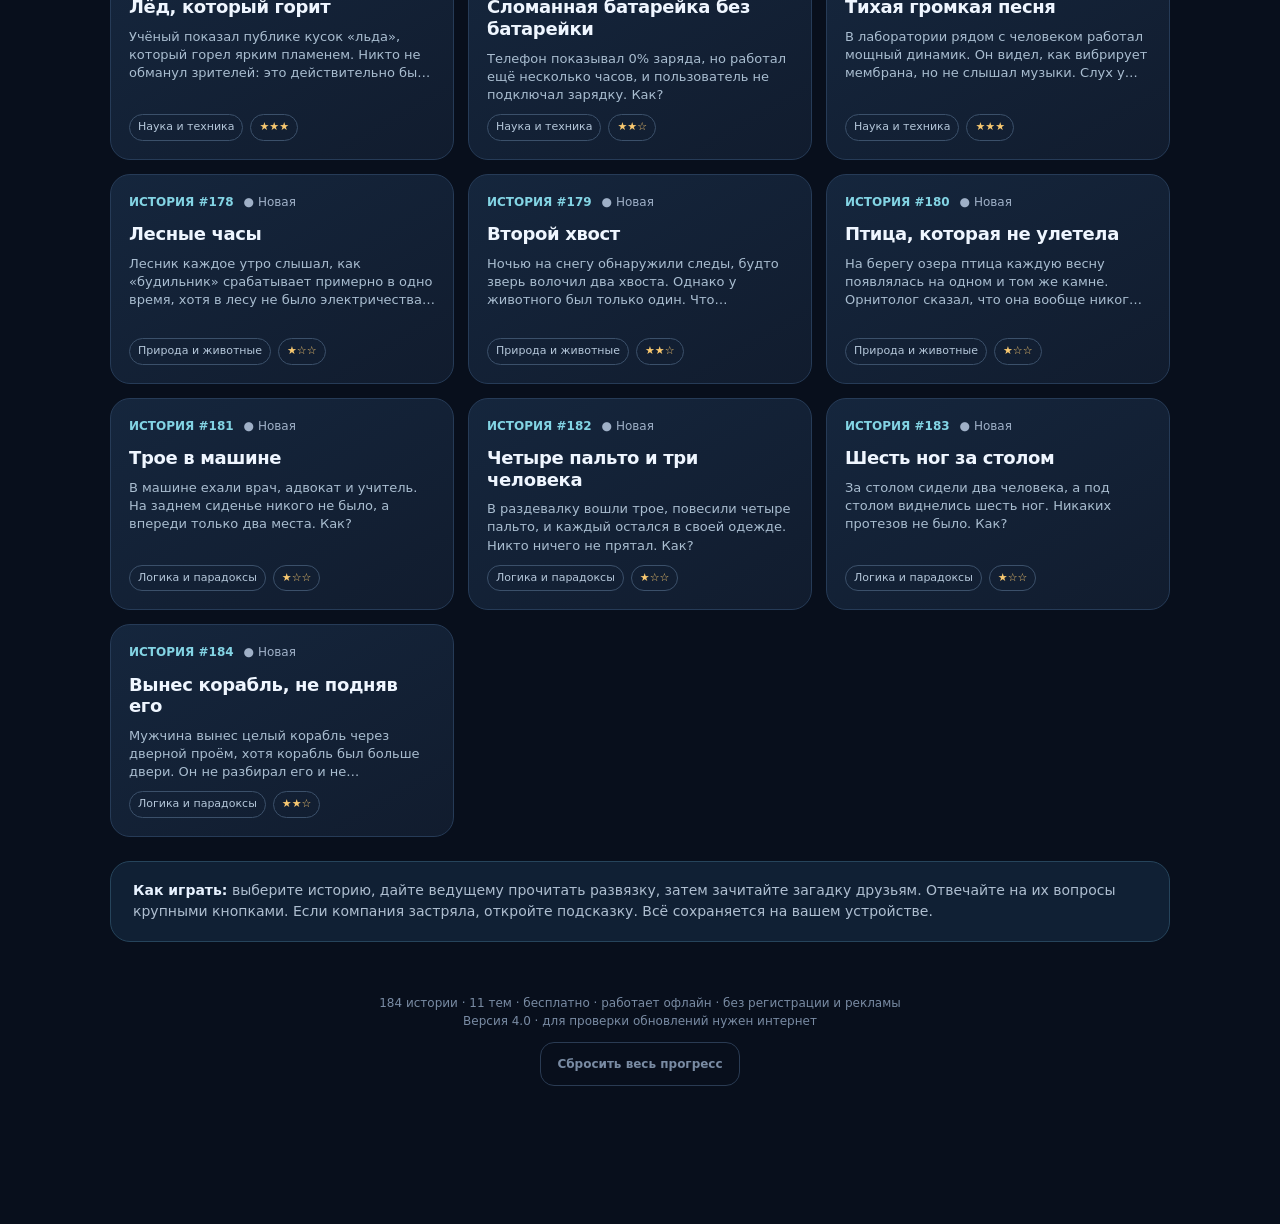
==== commit 0c2a1321: "Expand Danetki to 184 stories across 11 themes; preserve offline play, update button and progress" ====
--- a/danetki/index.html
+++ b/danetki/index.html
@@ -8,8 +8,8 @@
 <meta name="apple-mobile-web-app-title" content="Данетки">
 <link rel="manifest" href="./manifest.webmanifest">
 <link rel="icon" href="./icon.svg" type="image/svg+xml">
-<meta name="description" content="Данетки: 40 классических сюжетов и вариаций, а также 60 авторских загадок для компании. Полностью офлайн, с подсказками, ответами и режимом ведущего.">
-<title>Данетки 100 | Игра для компании</title>
+<meta name="description" content="Данетки: 184 загадочные истории в 11 темах, классика и авторские сюжеты для компании. Полностью офлайн, с подсказками, ответами и режимом ведущего.">
+<title>Данетки 184 | 11 тем для компании</title>
 <style>
 :root{color-scheme:dark;--bg:#080f1c;--bg2:#101a2b;--surface:#121e30;--surface2:#1a2a40;--stroke:#2a3b53;--txt:#eff6ff;--muted:#99abc1;--mint:#72edca;--blue:#7ac2ff;--red:#ff8991;--gold:#f8c870;--violet:#c8a4ff;--shadow:0 22px 50px rgba(0,0,0,.23)}
 *{box-sizing:border-box}html{scroll-behavior:smooth}body{margin:0;background:radial-gradient(ellipse 90% 45% at 0% 0%,#182943 0%,transparent 75%),var(--bg);color:var(--txt);font:16px/1.52 system-ui,-apple-system,BlinkMacSystemFont,"Segoe UI",sans-serif;min-height:100vh}button,input,select{font:inherit}button{cursor:pointer;color:inherit}button:disabled{opacity:.4;cursor:not-allowed}button:focus-visible,input:focus-visible,select:focus-visible{outline:3px solid var(--mint);outline-offset:3px}::selection{background:#285f68;color:#fff}.app{max-width:1100px;margin:0 auto;padding:0 20px 110px}.top{display:flex;align-items:center;gap:14px;justify-content:space-between;padding:26px 0 28px}.brand{display:flex;gap:13px;align-items:center;text-decoration:none;color:inherit}.logo{width:45px;height:45px;border-radius:16px;background:linear-gradient(135deg,#80ffe1,#61aeff);display:grid;place-items:center;box-shadow:0 8px 26px #52bce546;color:#061525;font-size:24px;font-weight:1000}.brand strong{display:block;font-size:20px;letter-spacing:.06em}.brand small{display:block;color:var(--muted);font-size:12px}.righttop{display:flex;align-items:center;gap:9px}.pill{border:1px solid var(--stroke);background:#122136a8;border-radius:999px;padding:8px 12px;font-size:12px;color:var(--muted);white-space:nowrap}.pill b{color:var(--mint)}.hero{display:flex;align-items:center;justify-content:space-between;gap:30px;padding:36px;border:1px solid #30425c;background:linear-gradient(118deg,#1b2f4c,#111f31 66%,#112c37);border-radius:28px;box-shadow:var(--shadow);position:relative;overflow:hidden}.hero:before{content:"?";position:absolute;right:10%;top:-90px;font-size:320px;font-weight:900;color:#fff;opacity:.035;transform:rotate(-14deg);pointer-events:none}.heroText{position:relative;max-width:650px}.eyebrow{font-size:12px;font-weight:800;letter-spacing:.13em;text-transform:uppercase;color:var(--mint)}h1{margin:12px 0 12px;font-size:clamp(29px,5vw,51px);line-height:1.09;letter-spacing:-.045em}h1 em{font-style:normal;color:var(--mint)}.hero p{margin:0;color:#b5c6d8;max-width:560px}.heroArt{flex:0 0 132px;display:grid;place-items:center;font-size:82px;filter:drop-shadow(0 12px 25px #0005)}.heroActions{display:flex;gap:10px;flex-wrap:wrap;margin-top:24px}.btn{min-height:44px;border:1px solid var(--stroke);background:var(--surface2);border-radius:14px;padding:11px 16px;font-weight:750;transition:transform .12s,background .12s,border-color .12s;display:inline-flex;align-items:center;justify-content:center;gap:8px}.btn:hover{border-color:#5a789c;background:#253a54}.btn:active{transform:translateY(2px)}.primary{background:var(--mint);color:#09231e;border-color:transparent}.primary:hover{background:#9bf8df;border-color:transparent}.ghost{background:transparent}.square{min-width:44px;padding:10px}.sectionline{display:flex;gap:20px;align-items:center;justify-content:space-between;margin:30px 0 16px}.sectionline h2{font-size:21px;margin:0;letter-spacing:-.025em}.counter{font-size:13px;color:var(--muted)}.tools{display:flex;flex-wrap:wrap;gap:10px;margin:0 0 16px}.search{flex:1 1 265px;position:relative}.search span{position:absolute;top:50%;left:16px;transform:translateY(-50%);opacity:.7}.field{width:100%;height:47px;border:1px solid var(--stroke);border-radius:13px;background:#142238;color:var(--txt);padding:0 14px;outline:none}.search .field{padding-left:43px}.field::placeholder{color:#8a9bb1}select.field{width:auto;min-width:143px}.chips{display:flex;flex-wrap:wrap;gap:8px;margin-bottom:20px}.chip{padding:8px 13px;border-radius:999px;border:1px solid var(--stroke);background:#132036;color:var(--muted);font-size:13px;font-weight:750}.chip[aria-pressed=true]{background:#234c50;color:#a1fbe3;border-color:#3ca990}.library{display:grid;grid-template-columns:repeat(3,minmax(0,1fr));gap:14px}.item{display:flex;flex-direction:column;gap:10px;text-align:left;padding:18px;min-height:210px;background:linear-gradient(150deg,#15263d,#111c2e);border:1px solid #263b57;border-radius:20px;transition:transform .15s,border-color .15s,background .15s}.item:hover{transform:translateY(-3px);border-color:#66acbd}.item .itemtop{display:flex;align-items:center;justify-content:space-between;gap:10px}.item .num{color:#83d4e4;font-weight:850;font-size:12px}.item .mark{font-size:12px;color:#9fb0c7}.item h3{font-size:18px;line-height:1.2;letter-spacing:-.02em;margin:2px 0 0}.item p{margin:0;color:#a9bdd0;font-size:13px;line-height:1.4;display:-webkit-box;-webkit-line-clamp:3;-webkit-box-orient:vertical;overflow:hidden}.meta{display:flex;align-items:center;gap:7px;flex-wrap:wrap;font-size:11px;color:#b5c7da;margin-top:auto}.tag{display:inline-flex;align-items:center;border-radius:999px;border:1px solid #3b506a;padding:4px 8px}.level{color:var(--gold)}.statusdone{color:var(--mint)!important}.emptystate{grid-column:1/-1;text-align:center;padding:55px 20px;color:var(--muted);border:1px dashed var(--stroke);border-radius:20px}.game{display:none}.game.on{display:block}.catalog.off{display:none}.gameNav{display:flex;align-items:center;justify-content:space-between;gap:12px;margin:4px 0 22px}.breadcrumbs{color:var(--muted);font-size:13px}.gameGrid{display:grid;grid-template-columns:minmax(0,1.4fr) minmax(310px,.86fr);gap:20px;align-items:start}.gameMain,.host{background:linear-gradient(150deg,#17263d,#111d30);border:1px solid #2b405b;border-radius:24px;padding:27px;box-shadow:var(--shadow)}.gameMeta{display:flex;align-items:center;gap:7px;flex-wrap:wrap;color:var(--muted);font-size:12px}.gameMain h2{font-size:clamp(29px,4.2vw,44px);letter-spacing:-.045em;line-height:1.14;margin:20px 0}.storylabel{font-size:12px;letter-spacing:.13em;text-transform:uppercase;color:var(--mint);font-weight:850}.story{font-size:clamp(21px,2.8vw,29px);line-height:1.45;font-weight:650;letter-spacing:-.022em;margin:16px 0 28px}.hintbar{border-top:1px solid var(--stroke);padding-top:20px}.hintActions{display:flex;gap:9px;flex-wrap:wrap}.hint{margin-top:12px;background:#253249;border-left:3px solid var(--gold);border-radius:8px 12px 12px 8px;padding:12px 14px;font-size:14px;color:#e8d9b4}.hint b{color:#ffd484}.gameBottom{border-top:1px solid var(--stroke);padding-top:20px;margin-top:24px;display:flex;gap:8px;flex-wrap:wrap}.host{position:sticky;top:14px}.hostHeader{display:flex;align-items:center;justify-content:space-between;gap:10px}.hostHeader h3{font-size:17px;margin:0}.hostDescription{margin:8px 0 16px;color:var(--muted);font-size:13px}.answerButtons{display:grid;grid-template-columns:repeat(3,minmax(0,1fr));gap:8px}.answerButtons button{min-height:76px;border-radius:16px;font-size:17px;font-weight:900;letter-spacing:-.02em}.yes{background:#1b443b;border:1px solid #2d8a70;color:#a1fce2}.no{background:#4b2735;border:1px solid #a0516b;color:#ffbdc6}.na{background:#4d3c25;border:1px solid #ab8447;color:#ffe09a}.feedback{font-size:25px;text-align:center;font-weight:900;min-height:44px;margin:13px 0 5px;transition:opacity .2s}.feedback.muted{font-size:12px;font-weight:500;color:var(--muted);padding-top:12px}.stats{font-size:12px;color:var(--muted);display:flex;justify-content:center;gap:15px;margin-bottom:15px}.reveal{width:100%;background:#20354d;border:1px solid #526780}.solution{background:#102d2a;border:1px solid #2d7563;border-radius:16px;margin-top:14px;padding:18px}.solution h4{margin:0 0 8px;font-size:16px;color:var(--mint)}.solution p{margin:0;font-size:15px;line-height:1.6}.qaWrap{margin-top:19px}.qaWrap h4{margin:0 0 10px;font-size:14px}.qItem{display:flex;gap:8px;align-items:baseline;font-size:13px;padding:8px 0;border-bottom:1px solid #ffffff15}.qItem span{margin-left:auto;white-space:nowrap;font-weight:900}.qItem .aYes{color:var(--mint)}.qItem .aNo{color:var(--red)}.qItem .aNa{color:var(--gold)}.hostFooter{margin-top:18px;display:flex;gap:8px;flex-wrap:wrap}.hostFooter .btn{flex:1}.helper{background:#102034;border:1px solid #26445b;border-radius:20px;margin:24px 0;padding:18px 22px;color:#aebed0;font-size:14px}.helper strong{color:#e8f2ff}.footer{text-align:center;padding:28px 0;color:#798ba3;font-size:12px}.toast{position:fixed;bottom:23px;left:50%;transform:translate(-50%,20px);opacity:0;pointer-events:none;background:#e9fdf8;color:#09241d;padding:13px 19px;border-radius:15px;box-shadow:0 20px 50px #0008;font-weight:800;z-index:50;transition:.2s;white-space:nowrap;max-width:90vw;overflow:hidden;text-overflow:ellipsis}.toast.show{opacity:1;transform:translate(-50%,0)}.hidden{display:none!important}.kbd{display:inline-flex;padding:1px 6px;border-radius:5px;background:#20334b;border:1px solid #36526d;font-size:11px}.modalback{display:none;position:fixed;inset:0;background:#030911cd;z-index:80;align-items:center;justify-content:center;padding:18px}.modalback.on{display:flex}.modal{max-width:440px;background:#15253b;border:1px solid #44607c;border-radius:24px;padding:28px;box-shadow:0 20px 100px #0009}.modal h3{margin:0 0 10px;font-size:23px}.modal p{color:var(--muted);margin:0 0 22px}.modalButtons{display:flex;gap:10px;justify-content:flex-end}.noscript{padding:20px;color:#fff}
@@ -21,19 +21,34 @@
 .updateBtn:hover{background:#235264;border-color:#56bfba}
 .updateBtn:disabled{opacity:.75}
 @media(max-width:550px){.righttop .progressPill{display:none}.updateBtn{min-height:41px;padding:8px 10px;font-size:12px}}
+
+/* Тематический каталог v4: большие карточки и компактные фильтры */
+.topicGrid{display:grid;grid-template-columns:repeat(4,minmax(0,1fr));gap:12px;margin-bottom:28px}
+.topicCard{display:flex;flex-direction:column;align-items:flex-start;gap:5px;text-align:left;min-height:148px;padding:17px;border:1px solid #344c67;border-radius:19px;background:linear-gradient(160deg,#182b43,#102034);transition:border-color .15s,transform .15s,background .15s}
+.topicCard:hover{border-color:var(--mint);transform:translateY(-2px)}.topicCard[aria-pressed=true]{border-color:#77e7c7;background:linear-gradient(160deg,#194342,#193045)}
+.topicIcon{font-size:26px;line-height:1.2}.topicName{font-weight:850;font-size:16px;line-height:1.2;margin-top:2px}.topicDesc{font-size:12px;line-height:1.35;color:var(--muted);min-height:30px}.topicCount{margin-top:auto;font-size:12px;font-weight:750;color:var(--mint)}
+.chips{flex-wrap:nowrap;overflow-x:auto;padding:2px 0 9px;scrollbar-width:thin;overscroll-behavior-x:contain;-webkit-overflow-scrolling:touch}
+.chips .chip{white-space:nowrap;flex:0 0 auto;min-height:40px}.chipCount{font-size:11px;opacity:.8;margin-left:4px}
+.tagClassic{color:var(--gold);border-color:#957b47}
+#storyListHeader{scroll-margin-top:16px}.topicsTitle{margin-top:28px}
+@media(max-width:900px){.topicGrid{grid-template-columns:repeat(3,minmax(0,1fr))}}
+@media(max-width:620px){.topicGrid{grid-template-columns:repeat(2,minmax(0,1fr));gap:9px}.topicCard{min-height:139px;padding:14px;border-radius:15px}.topicName{font-size:14px}.topicDesc{font-size:11px}.topicIcon{font-size:22px}.topicsTitle{margin-top:26px}.tools select.field{flex:1 1 calc(50% - 5px);width:calc(50% - 5px);min-width:0;font-size:13px;padding:0 8px}.tools .search{flex-basis:100%}.sectionline h2{font-size:19px}}
+@media(max-width:350px){.topicCard{min-height:154px}.topicGrid{gap:8px}}
 </style>
 </head>
 <body>
 <div class="app">
 <header class="top">
- <a class="brand" href="#catalog" id="logoHome" aria-label="Открыть каталог"><span class="logo">?</span><span><strong>ДАНЕТКИ</strong><small>100 историй · без интернета</small></span></a>
- <div class="righttop"><span class="pill progressPill">Пройдено <b id="doneTop">0/100</b></span><button id="checkUpdate" class="btn updateBtn" type="button" aria-label="Проверить и установить обновление игры">↻ Обновить</button></div>
+ <a class="brand" href="#catalog" id="logoHome" aria-label="Открыть каталог"><span class="logo">?</span><span><strong>ДАНЕТКИ</strong><small>184 истории · без интернета</small></span></a>
+ <div class="righttop"><span class="pill progressPill">Пройдено <b id="doneTop">0/184</b></span><button id="checkUpdate" class="btn updateBtn" type="button" aria-label="Проверить и установить обновление игры">↻ Обновить</button></div>
 </header>
 <main>
 <section id="catalog" class="catalog">
- <div class="hero"><div class="heroText"><span class="eyebrow">40 классических и вариаций · 60 авторских · бесплатно</span><h1>Одна история.<br><em>Настоящие загадки.</em></h1><p>В сборнике 40 классических сюжетов и вариаций, а также 60 авторских историй. Ведущий читает загадочную ситуацию. Остальные раскрывают её, задавая вопросы, на которые можно ответить только «Да», «Нет» или «Не имеет значения».</p><div class="heroActions"><button class="btn primary" id="randomHero">🎲 Случайная история</button><button class="btn" id="startUnplayed">▶ Продолжить игру</button></div></div><div class="heroArt" aria-hidden="true">🕵️</div></div>
- <div class="sectionline"><h2>Выбрать историю</h2><span class="counter" id="found">100 историй</span></div>
- <div class="tools"><label class="search"><span aria-hidden="true">⌕</span><input type="search" class="field" id="search" placeholder="Название или текст загадки" aria-label="Поиск по историям"></label><select class="field" id="difficulty" aria-label="Сложность"><option value="all">Любая сложность</option><option value="1">Лёгкие</option><option value="2">Средние</option><option value="3">Сложные</option></select><select class="field" id="progress" aria-label="Статус"><option value="all">Все истории</option><option value="new">Не сыграны</option><option value="done">Пройденные</option><option value="fav">Избранное ♥</option></select></div>
+ <div class="hero"><div class="heroText"><span class="eyebrow">11 тем · 184 истории · бесплатно</span><h1>Одна история.<br><em>Настоящие загадки.</em></h1><p>В сборнике 184 истории: детективы, мифы, тайны, романтика, история, юмор и повседневные случаи. Есть классические данетки и новые оригинальные загадки. Ведущий читает загадочную ситуацию. Остальные раскрывают её, задавая вопросы, на которые можно ответить только «Да», «Нет» или «Не имеет значения».</p><div class="heroActions"><button class="btn primary" id="randomHero">🎲 Случайная история</button><button class="btn" id="startUnplayed">▶ Продолжить игру</button></div></div><div class="heroArt" aria-hidden="true">🕵️</div></div>
+ <div class="sectionline topicsTitle"><h2>Выбери тему</h2><span class="counter">11 подборок</span></div>
+ <div class="topicGrid" id="topicGrid" aria-label="Тематические подборки данеток"></div>
+ <div class="sectionline" id="storyListHeader"><h2>Истории</h2><span class="counter" id="found">184 истории</span></div>
+ <div class="tools"><label class="search"><span aria-hidden="true">⌕</span><input type="search" class="field" id="search" placeholder="Название или текст загадки" aria-label="Поиск по историям"></label><select class="field" id="difficulty" aria-label="Сложность"><option value="all">Любая сложность</option><option value="1">Лёгкие</option><option value="2">Средние</option><option value="3">Сложные</option></select><select class="field" id="originFilter" aria-label="Происхождение истории"><option value="all">Все сюжеты</option><option value="classic">★ Классика</option><option value="original">Авторские истории</option></select><select class="field" id="progress" aria-label="Статус"><option value="all">Все истории</option><option value="new">Не сыграны</option><option value="done">Пройденные</option><option value="fav">Избранное ♥</option></select></div>
  <div class="chips" id="chips" aria-label="Категории"></div>
  <div class="library" id="library"></div>
  <div class="helper"><strong>Как играть:</strong> выберите историю, дайте ведущему прочитать развязку, затем зачитайте загадку друзьям. Отвечайте на их вопросы крупными кнопками. Если компания застряла, откройте подсказку. Всё сохраняется на вашем устройстве.</div>
@@ -60,15 +75,16 @@
  <div class="helper"><strong>Совет ведущему:</strong> ответьте «Да», если вопрос соответствует разгадке, «Нет», если противоречит ей, и «Неважно», если деталь не влияет на историю. Проверочные вопросы под развязкой помогут придерживаться логики.</div>
 </section>
 </main>
-<footer class="footer">100 историй · бесплатно · работает офлайн · без регистрации и рекламы<br><span id="updateStatus" role="status" aria-live="polite">Версия 3.0 · для проверки обновлений нужен интернет</span><br><button id="resetAll" class="btn ghost" style="font-size:12px;margin-top:12px">Сбросить весь прогресс</button></footer>
+<footer class="footer">184 истории · 11 тем · бесплатно · работает офлайн · без регистрации и рекламы<br><span id="updateStatus" role="status" aria-live="polite">Версия 4.0 · для проверки обновлений нужен интернет</span><br><button id="resetAll" class="btn ghost" style="font-size:12px;margin-top:12px">Сбросить весь прогресс</button></footer>
 </div>
 <div class="toast" id="toast" role="status" aria-live="polite"></div>
 <div class="modalback" id="modal" role="dialog" aria-modal="true" aria-labelledby="modalTitle"><div class="modal"><h3 id="modalTitle">Сбросить прогресс?</h3><p>Будут удалены отметки о пройденных историях и избранное. Сами истории останутся.</p><div class="modalButtons"><button class="btn" id="cancelReset">Отмена</button><button class="btn primary" id="confirmReset">Да, сбросить</button></div></div></div>
 <noscript><p class="noscript">Для работы игры необходимо включить JavaScript в браузере.</p></noscript>
 <script>
 'use strict';
-const STORIES=[{"id":1,"title":"Бармен и ружьё","story":"Посетитель попросил воды. Вместо стакана бармен достал ружьё и направил на него. Посетитель поблагодарил бармена и ушёл. Почему?","solution":"Посетитель икал и хотел избавиться от икоты с помощью воды. Бармен решил его напугать. От испуга икота прошла, поэтому гость сказал спасибо.","hints":["Бармен пытался помочь.","Причина просьбы о воде была не жажда."],"qa":[{"q":"Мужчина хотел избавиться от икоты?","a":"Да"},{"q":"Все события действительно происходят в обычной жизни?","a":"Да"},{"q":"Причина связана с магией или фантастикой?","a":"Нет"}],"level":2,"cat":"Классика и вариации"},{"id":2,"title":"Мясо альбатроса","story":"Мужчина заказал в ресторане мясо альбатроса, попробовал один кусок и вскоре покончил с собой. Что он понял?","solution":"После кораблекрушения его накормили мясом, назвав его мясом альбатроса. Попробовав настоящую птицу, он понял, что тогда съел человеческое мясо погибшей спутницы.","hints":["Важен не ресторан, а прошлое посетителя.","Когда-то ему уже давали мясо с таким названием."],"qa":[{"q":"Ему довелось пережить кораблекрушение?","a":"Да"},{"q":"Все события действительно происходят в обычной жизни?","a":"Да"},{"q":"Причина связана с магией или фантастикой?","a":"Нет"}],"level":3,"cat":"Классика и вариации"},{"id":3,"title":"Лифт до восьмого","story":"Житель двенадцатого этажа по утрам едет на первый, а вечером выходит на восьмом и идёт вверх пешком. В дождь он доезжает сразу до своего этажа. Почему?","solution":"Из-за небольшого роста мужчина дотягивается лишь до кнопки восьмого. В дождливую погоду у него есть зонт, которым он нажимает кнопку двенадцатого этажа.","hints":["Лифт полностью исправен.","Всё зависит от высоты кнопок и одного предмета."],"qa":[{"q":"В дождь ему помогает зонт?","a":"Да"},{"q":"Все события действительно происходят в обычной жизни?","a":"Да"},{"q":"Причина связана с магией или фантастикой?","a":"Нет"}],"level":2,"cat":"Классика и вариации"},{"id":4,"title":"Ромео и Джульетта","story":"На полу комнаты лежат мёртвые Ромео и Джульетта. Рядом вода и битое стекло. Никто не совершал убийства. Что произошло?","solution":"Ромео и Джульетта были аквариумными рыбками. Их аквариум разбился, вода вытекла и рыбки погибли.","hints":["Не обязательно, что это люди.","Разбитый сосуд был их домом."],"qa":[{"q":"Ромео и Джульетта были рыбками?","a":"Да"},{"q":"Все события действительно происходят в обычной жизни?","a":"Не имеет значения"},{"q":"Причина связана с магией или фантастикой?","a":"Нет"}],"level":1,"cat":"Классика и вариации"},{"id":5,"title":"Спичка в пустыне","story":"В пустыне лежит погибший человек. В руке у него короткая спичка, вокруг нет следов автомобиля. Что произошло?","solution":"Он летел с другими людьми на воздушном шаре. Когда шар начал падать, пассажиры сбросили вещи, а затем тянули жребий: кому выпадет короткая спичка, тот должен прыгнуть.","hints":["Сюда он попал не по земле.","Спичка нужна была для жребия."],"qa":[{"q":"Он находился в воздушном шаре?","a":"Да"},{"q":"Все события действительно происходят в обычной жизни?","a":"Да"},{"q":"Причина связана с магией или фантастикой?","a":"Нет"}],"level":3,"cat":"Классика и вариации"},{"id":6,"title":"Музыка оборвалась","story":"В цирке неожиданно выключилась музыка, и артистка погибла. Почему звук был для неё так важен?","solution":"Канатоходка выступала с завязанными глазами. Музыка служила ей ориентиром; решив, что номер закончен, она сделала шаг не на платформу, а в пустоту.","hints":["Музыка была частью инструкции.","Артистка не видела, где находится."],"qa":[{"q":"Она выступала на канате?","a":"Да"},{"q":"Все события действительно происходят в обычной жизни?","a":"Да"},{"q":"Причина связана с магией или фантастикой?","a":"Нет"}],"level":3,"cat":"Классика и вариации"},{"id":7,"title":"Тринадцатая ступень","story":"Женщина поднималась по лестнице, но на тринадцатой ступеньке вдруг остановилась и вызвала полицию. Почему?","solution":"Она заметила след свежей краски на ступеньке, где ранее скрытый люк был замаскирован. Люк вёл в комнату, которую злоумышленник пытался спрятать.","hints":["Она увидела новую деталь.","Ступенька скрывала доступ в помещение."],"qa":[{"q":"Она заметила след ремонта?","a":"Да"},{"q":"Причина связана с необычными чувствами или наблюдением?","a":"Да"},{"q":"Здесь есть сверхъестественное?","a":"Нет"}],"level":3,"cat":"Классика и вариации"},{"id":8,"title":"Закрытая комната и лёд","story":"В пустой запертой комнате нашли повешенного мужчину. Под ним только лужа воды, мебели нет. Как он дотянулся до потолочной балки?","solution":"Мужчина стоял на большой глыбе льда. После его смерти лёд растаял и осталась только вода.","hints":["Опора исчезла.","Опора могла растаять."],"qa":[{"q":"Он использовал лёд?","a":"Да"},{"q":"Все события действительно происходят в обычной жизни?","a":"Да"},{"q":"Причина связана с магией или фантастикой?","a":"Нет"}],"level":2,"cat":"Классика и вариации"},{"id":9,"title":"Рюкзак в поле","story":"На ровном поле найден погибший мужчина. Рядом с ним закрытый рюкзак, ни одного следа нападения. Почему он умер?","solution":"В рюкзаке был нераскрывшийся парашют: мужчина неудачно прыгнул с самолёта.","hints":["Рюкзак должен был спасти его.","До поля он двигался по воздуху."],"qa":[{"q":"Это парашют?","a":"Да"},{"q":"Все события действительно происходят в обычной жизни?","a":"Да"},{"q":"Причина связана с магией или фантастикой?","a":"Нет"}],"level":2,"cat":"Классика и вариации"},{"id":10,"title":"Отравленный лёд","story":"Двое выпили одинаковые коктейли. Тот, кто пил медленно, погиб, а тот, кто выпил залпом, остался здоров. Почему?","solution":"Яд был в кубиках льда. У первого они успели растаять, у второго практически не растаяли до конца напитка.","hints":["Разница во времени важнее количества выпитого.","Опасным был замороженный компонент."],"qa":[{"q":"Яд находился во льду?","a":"Да"},{"q":"Все события действительно происходят в обычной жизни?","a":"Да"},{"q":"Причина связана с магией или фантастикой?","a":"Нет"}],"level":2,"cat":"Классика и вариации"},{"id":11,"title":"Пятьдесят три велосипеда","story":"Рядом с убитым карточным игроком нашли 53 «велосипеда». Ни одного настоящего велосипеда в комнате не было. Что обнаружили его противники?","solution":"«Bicycle» было названием марки игральных карт. В колоде оказалась лишняя, пятьдесят третья карта, выдавшая шулерство.","hints":["Название можно понимать не буквально.","Речь об игральных картах."],"qa":[{"q":"Он жульничал в карточной игре?","a":"Да"},{"q":"Все события действительно происходят в обычной жизни?","a":"Да"},{"q":"Причина связана с магией или фантастикой?","a":"Нет"}],"level":3,"cat":"Классика и вариации"},{"id":12,"title":"Машинка возле отеля","story":"Мужчина подкатил машинку к гостинице и понял, что разорён. Ни аварии, ни настоящего автомобиля не было. Где он находился?","solution":"Он играл в настольную «Монополию». Его фишка-автомобиль попала на участок с гостиницей соперника, а платить было нечем.","hints":["Все предметы были маленькими.","Он сидел за столом."],"qa":[{"q":"Это была «Монополия»?","a":"Да"},{"q":"Все события действительно происходят в обычной жизни?","a":"Не имеет значения"},{"q":"Причина связана с магией или фантастикой?","a":"Нет"}],"level":1,"cat":"Классика и вариации"},{"id":13,"title":"Один билет в одну сторону","story":"Прочитав о женщине, упавшей за борт круизного лайнера, сотрудник турфирмы заподозрил убийство. Что он вспомнил?","solution":"Мужчина ранее купил два билета на лайнер: себе туда-обратно, а своей жене только в один конец. Теперь жена погибла в море.","hints":["Он знал кое-что о пассажирах ещё до рейса.","Важна разница между двумя билетами."],"qa":[{"q":"Билеты супругов отличались?","a":"Да"},{"q":"Все события действительно происходят в обычной жизни?","a":"Да"},{"q":"Причина связана с магией или фантастикой?","a":"Нет"}],"level":3,"cat":"Классика и вариации"},{"id":14,"title":"Мёртвый в кабриолете","story":"В закрытой машине с поднятыми стёклами нашли застреленного водителя. В дверях и кузове не было пулевых отверстий. Как преступник стрелял?","solution":"Автомобиль был кабриолетом: во время выстрела его крыша была опущена.","hints":["Окна не были единственным возможным проёмом.","Подумайте о типе крыши."],"qa":[{"q":"Это был кабриолет?","a":"Да"},{"q":"Все события действительно происходят в обычной жизни?","a":"Да"},{"q":"Причина связана с магией или фантастикой?","a":"Нет"}],"level":2,"cat":"Классика и вариации"},{"id":15,"title":"Рыбак в телефонной будке","story":"В разбитой телефонной будке обнаружили тяжело раненного рыбака и его удочку. Никто на него не нападал. Как произошёл несчастный случай?","solution":"Рыбак рассказывал по телефону о большой добыче, широко развёл руки и разбил стеклянные стенки будки. Осколки ранили его.","hints":["Удочка связана с темой разговора.","Он показывал руками размер рыбы."],"qa":[{"q":"Он разбил стекло сам?","a":"Да"},{"q":"Все события действительно происходят в обычной жизни?","a":"Да"},{"q":"Причина связана с магией или фантастикой?","a":"Нет"}],"level":3,"cat":"Классика и вариации"},{"id":16,"title":"Тело в лесу и ласты","story":"После лесного пожара далеко от воды нашли аквалангиста в полном снаряжении. Как он оказался в лесу?","solution":"По легенде, вертолёт с ковшом захватил воду вместе с пловцом и сбросил его над пожаром. Это классический вымышленный сюжет, не подтверждённый реальный случай.","hints":["Лес и море связаны через транспорт.","Подумайте, откуда берут воду при тушении огня."],"qa":[{"q":"Его доставил пожарный вертолёт?","a":"Да"},{"q":"Все события действительно происходят в обычной жизни?","a":"Не имеет значения"},{"q":"Причина связана с магией или фантастикой?","a":"Нет"}],"level":3,"cat":"Классика и вариации"},{"id":17,"title":"Морковь и пуговицы","story":"Посреди двора после потепления лежат морковь, несколько камешков и старый шарф. Никто ничего не терял. Что тут было вчера?","solution":"Здесь стоял снеговик. Он растаял, а морковь, камни и шарф остались лежать.","hints":["Важна погода.","Эти вещи были частью фигуры."],"qa":[{"q":"Здесь был снеговик?","a":"Да"},{"q":"Все события действительно происходят в обычной жизни?","a":"Да"},{"q":"Причина связана с магией или фантастикой?","a":"Нет"}],"level":1,"cat":"Классика и вариации"},{"id":18,"title":"Запертую дверь не трогали","story":"Женщина несколько раз выстрелила в мужа, затем окунула его в воду и повесила. Вечером они вместе поужинали. Как такое возможно?","solution":"Она была фотографом: «выстрелила» на плёнку, проявила фото в растворе, промыла и повесила фотографию сушиться. Муж не пострадал.","hints":["Слова используются в переносном смысле.","Подумайте о старой фотолаборатории."],"qa":[{"q":"Она фотографировала мужа?","a":"Да"},{"q":"Все события действительно происходят в обычной жизни?","a":"Да"},{"q":"Причина связана с магией или фантастикой?","a":"Нет"}],"level":2,"cat":"Классика и вариации"},{"id":19,"title":"Укрыться от дождя","story":"Мужчина долго гулял под дождём без зонта, шляпы и капюшона. Ни один волос на его голове не намок. Почему?","solution":"Он был лысым, поэтому у него на голове не было волос, которые могли бы промокнуть.","hints":["Вопрос не об одежде.","Отсутствовало то, что должно было намокнуть."],"qa":[{"q":"Он был лысым?","a":"Да"},{"q":"Все события действительно происходят в обычной жизни?","a":"Да"},{"q":"Причина связана с магией или фантастикой?","a":"Нет"}],"level":1,"cat":"Классика и вариации"},{"id":20,"title":"Водитель без фар","story":"Ночью не горели фары и уличные фонари. Водитель заметил женщину в чёрной одежде на дороге и вовремя затормозил. Что не так с описанием?","solution":"Ничего не сказано, что было именно ночью. В исходной версии событие происходило днём, поэтому всё было прекрасно видно.","hints":["Проверьте, что известно о времени суток.","Темноту вы домыслили сами."],"qa":[{"q":"Было светлое время суток?","a":"Да"},{"q":"Все события действительно происходят в обычной жизни?","a":"Да"},{"q":"Причина связана с магией или фантастикой?","a":"Нет"}],"level":1,"cat":"Классика и вариации"},{"id":21,"title":"Фонарь смотрителя","story":"Смотритель ночью выключил свет, лёг спать, а утром увидел последствия катастрофы и понял, что виноват. Где он работал?","solution":"Он был смотрителем маяка. Выключив маячный огонь, он оставил корабли без ориентиров; ночью судно разбилось о скалы.","hints":["Свет нужен был не только ему самому.","Он жил у моря."],"qa":[{"q":"Это был маяк?","a":"Да"},{"q":"Все события действительно происходят в обычной жизни?","a":"Да"},{"q":"Причина связана с магией или фантастикой?","a":"Нет"}],"level":3,"cat":"Классика и вариации"},{"id":22,"title":"Таинственный кровавый след","story":"На потолке комнаты обнаружили пятно крови. Никто не получал травм, потолка не касались. Откуда оно?","solution":"Человек прихлопнул на потолке комара, который незадолго до этого напился его крови.","hints":["Источник был очень маленьким.","Это насекомое."],"qa":[{"q":"Это был комар?","a":"Да"},{"q":"Причина связана с необычными чувствами или наблюдением?","a":"Да"},{"q":"Здесь есть сверхъестественное?","a":"Нет"}],"level":2,"cat":"Классика и вариации"},{"id":23,"title":"Солнечные часы","story":"Детектив спросил подозреваемого, что он делал в полночь. Тот ответил: «Смотрел солнечное затмение из сада». Почему его алиби невозможно?","solution":"Обычное солнечное затмение можно наблюдать только когда Солнце над горизонтом, а в местную полночь оно находится под горизонтом.","hints":["Важна астрономия.","Солнца в полночь там не было."],"qa":[{"q":"Солнечное затмение ночью возможно?","a":"Нет"},{"q":"Все события действительно происходят в обычной жизни?","a":"Да"},{"q":"Причина связана с магией или фантастикой?","a":"Нет"}],"level":1,"cat":"Классика и вариации"},{"id":24,"title":"Лужа под окном","story":"Утром горничная увидела на полу лужу и узнала, что из комнаты исчез «гость», хотя дверь никто не открывал. Кто это?","solution":"Гостем был снеговик, слепленный детьми на подносе у открытого окна. В тёплой комнате он растаял.","hints":["Исчезнувший не был человеком.","Его тело могло превратиться в воду."],"qa":[{"q":"Это был снеговик?","a":"Да"},{"q":"Все события действительно происходят в обычной жизни?","a":"Да"},{"q":"Причина связана с магией или фантастикой?","a":"Нет"}],"level":1,"cat":"Классика и вариации"},{"id":25,"title":"Погасший свет в поезде","story":"Пассажир радовался поездке, но когда вагон погрузился во тьму, решил, что жизнь кончена. Что он предположил?","solution":"Недавно ему вернули зрение после операции. Поезд въехал в тёмный тоннель, и он ошибочно решил, что снова ослеп.","hints":["Недавно у него произошли перемены со зрением.","Темнота была вызвана поездом, а не глазами."],"qa":[{"q":"Поезд ехал через тоннель?","a":"Да"},{"q":"Все события действительно происходят в обычной жизни?","a":"Да"},{"q":"Причина связана с магией или фантастикой?","a":"Нет"}],"level":3,"cat":"Классика и вариации"},{"id":26,"title":"Звонок и носовой платок","story":"Мужчина нашёл телефонную будку пустой, хотя минуту назад слышал оттуда разговор. Собеседник не выходил через дверь. Как он исчез?","solution":"Он не исчез: человек говорил по установленному в будке телефону, а затем присел за нижнюю часть непрозрачной панели, чтобы поднять платок. С улицы его стало не видно.","hints":["С исчезновением связана точка обзора.","Он мог остаться внутри."],"qa":[{"q":"Человек был в будке всё это время?","a":"Да"},{"q":"Все события действительно происходят в обычной жизни?","a":"Да"},{"q":"Причина связана с магией или фантастикой?","a":"Нет"}],"level":2,"cat":"Классика и вариации"},{"id":27,"title":"Бесполезное спасение","story":"Двое оказались в комнате, где сработала противопожарная система. Один выбежал через огонь и выжил, второй спрятался в безопасном на вид помещении и погиб. Почему?","solution":"В защищённом помещении автоматическая газовая система подавления пожара резко снизила доступный кислород. Бегство сквозь очаг огня было рискованным, но спасло первого.","hints":["Не всякое противопожарное средство безвредно для людей.","Важен состав газа в помещении."],"qa":[{"q":"Причиной была нехватка кислорода?","a":"Да"},{"q":"Все события действительно происходят в обычной жизни?","a":"Да"},{"q":"Причина связана с магией или фантастикой?","a":"Нет"}],"level":3,"cat":"Классика и вариации"},{"id":28,"title":"Циркач и перо","story":"Рядом с погибшим артистом нашли одно перо. Никто не наносил ему удара пером. Почему оно важно?","solution":"Артист глотал шпаги. Кто-то щекотнул его пером в момент трюка, вызвав резкое движение, из-за чего он получил смертельную травму.","hints":["Артист выполнял опасный номер.","Движение горла оказалось решающим."],"qa":[{"q":"Он был шпагоглотателем?","a":"Да"},{"q":"Все события действительно происходят в обычной жизни?","a":"Да"},{"q":"Причина связана с магией или фантастикой?","a":"Нет"}],"level":3,"cat":"Классика и вариации"},{"id":29,"title":"Неожиданная темнота","story":"Мужчина вышел из квартиры, дошёл до лифта, увидел, что свет погас, и понял, что жена умерла. Почему он так решил?","solution":"Его жена находилась дома на аппарате жизнеобеспечения, который зависел от электричества. Отключение питания внезапно создало смертельную угрозу.","hints":["Для жены электричество было жизненно важно.","Речь о медицинском оборудовании."],"qa":[{"q":"Аппарат жизнеобеспечения зависел от сети?","a":"Да"},{"q":"Все события действительно происходят в обычной жизни?","a":"Да"},{"q":"Причина связана с магией или фантастикой?","a":"Нет"}],"level":3,"cat":"Классика и вариации"},{"id":30,"title":"Кафе под водой","story":"В роскошном зале нашли погибшего человека. Вокруг были украшения, люстра и огромное окно, через которое проплывали рыбы. Где это произошло?","solution":"Это затонувший корабль. Погибший был дайвером, исследовавшим его помещения и оставшимся без воздуха.","hints":["Зал раньше был над водой.","Рыбы проплывали снаружи окна."],"qa":[{"q":"Это было затонувшее судно?","a":"Да"},{"q":"Все события действительно происходят в обычной жизни?","a":"Да"},{"q":"Причина связана с магией или фантастикой?","a":"Нет"}],"level":3,"cat":"Классика и вариации"},{"id":31,"title":"Последняя записка","story":"Мужчина нашёл записку на кактусе и понял, что потерял всякую надежду выбраться. Почему?","solution":"Заблудившись в пустыне, он прикреплял записки к кактусам, чтобы не проходить одними тропами. Найдя свою записку снова, он понял, что ходит по кругу.","hints":["Записку оставил он сам.","Она служила меткой пути."],"qa":[{"q":"Он заблудился в пустыне?","a":"Да"},{"q":"Все события действительно происходят в обычной жизни?","a":"Да"},{"q":"Причина связана с магией или фантастикой?","a":"Нет"}],"level":2,"cat":"Классика и вариации"},{"id":32,"title":"Кошка в коробке","story":"Человек с закрытыми глазами понял, что незнакомец принёс кота в непрозрачной коробке. Крышку не открывали. Как?","solution":"У человека была аллергия на кошек, и он почувствовал характерные симптомы, находясь рядом.","hints":["Осязание и слух не нужны.","Его организм отреагировал на аллерген."],"qa":[{"q":"У него была аллергия на кошек?","a":"Да"},{"q":"Причина связана с необычными чувствами или наблюдением?","a":"Да"},{"q":"Здесь есть сверхъестественное?","a":"Нет"}],"level":2,"cat":"Классика и вариации"},{"id":33,"title":"Бильярдный шар и травма","story":"Преподаватель отпустил тяжёлый шар без толчка, но через секунду сильно пострадал. Как это возможно?","solution":"Он демонстрировал маятник: подвешенный на тросе шар качнулся и вернулся к лицу. Шар был отпущен не с идеальной точки или преподаватель сместился навстречу ему.","hints":["Шар не просто падал вниз.","Он был подвешен как маятник."],"qa":[{"q":"Шар вернулся к преподавателю?","a":"Да"},{"q":"Все события действительно происходят в обычной жизни?","a":"Да"},{"q":"Причина связана с магией или фантастикой?","a":"Нет"}],"level":3,"cat":"Классика и вариации"},{"id":34,"title":"Три сына, два отца","story":"На рыбалку пошли два отца и два сына. Каждый поймал по рыбе, всего оказалось три рыбы. Как это объяснить?","solution":"Их было трое: дед, его сын и внук. Средний участник одновременно сын и отец.","hints":["Некоторые роли могут совпадать.","Поколений было три."],"qa":[{"q":"Рыбачили дед, отец и внук?","a":"Да"},{"q":"Все события действительно происходят в обычной жизни?","a":"Да"},{"q":"Причина связана с магией или фантастикой?","a":"Нет"}],"level":1,"cat":"Классика и вариации"},{"id":35,"title":"Не близнецы","story":"Две сестры родились в один день и от одной матери, но они не близнецы. Это не усыновление. Как?","solution":"Они были двумя из тройни или большего числа детей, родившихся за одни роды.","hints":["Есть больше двух детей.","Речь о тройне."],"qa":[{"q":"Они родились в составе тройни?","a":"Да"},{"q":"Все события действительно происходят в обычной жизни?","a":"Да"},{"q":"Причина связана с магией или фантастикой?","a":"Нет"}],"level":1,"cat":"Классика и вариации"},{"id":36,"title":"Похоронный секрет","story":"На похоронах девушка встретила незнакомца. Через несколько дней её сестру нашли убитой. Девушка надеялась снова встретить этого человека. Какая связь?","solution":"В известной детективной загадке девушка сама убивает сестру, рассчитывая увидеть незнакомца на новых похоронах. Это вымышленный сюжет, не психологический тест.","hints":["Искала не наследство.","Новые похороны могли свести людей снова."],"qa":[{"q":"Она хотела увидеть незнакомца ещё раз?","a":"Да"},{"q":"Все события действительно происходят в обычной жизни?","a":"Не имеет значения"},{"q":"Причина связана с магией или фантастикой?","a":"Нет"}],"level":3,"cat":"Классика и вариации"},{"id":37,"title":"Человек на крыше","story":"Человек прыгнул с крыши десятиэтажного дома и не получил даже царапины. Как?","solution":"Он прыгнул с невысокой крыши технической пристройки того же десятиэтажного здания, а не с его верхнего этажа.","hints":["Не сказано, что он был на самом верху.","У здания несколько крыш на разной высоте."],"qa":[{"q":"Это была крыша пристройки?","a":"Да"},{"q":"Все события действительно происходят в обычной жизни?","a":"Да"},{"q":"Причина связана с магией или фантастикой?","a":"Нет"}],"level":1,"cat":"Классика и вариации"},{"id":38,"title":"Смерть от льда","story":"На месте преступления обнаружили воду, мокрую нить и открытую клетку. Убийца не оставил оружия. Как мог исчезнуть главный предмет?","solution":"В вымышленной загадке тяжёлый предмет был закреплён на временной ледяной опоре; лёд растаял, опора исчезла и предмет упал.","hints":["Твёрдый предмет мог стать жидкостью.","Оружие не исчезло, исчезла опора."],"qa":[{"q":"Там использовали лёд?","a":"Да"},{"q":"Все события действительно происходят в обычной жизни?","a":"Не имеет значения"},{"q":"Причина связана с магией или фантастикой?","a":"Нет"}],"level":3,"cat":"Классика и вариации"},{"id":39,"title":"Список гостей без фамилий","story":"Полицейский по списку гостей понял, кто обманул хозяина, хотя фамилии в списке не было. Как?","solution":"Все имена были подписаны личными шифрами владельцев, а один гость использовал устаревший код, известный только бывшему сотруднику.","hints":["Важна не фамилия, а способ записи.","Данные содержали особые коды."],"qa":[{"q":"Детектив узнал человека по почерку кодов?","a":"Да"},{"q":"Все события действительно происходят в обычной жизни?","a":"Да"},{"q":"Причина связана с магией или фантастикой?","a":"Нет"}],"level":3,"cat":"Классика и вариации"},{"id":40,"title":"Странная покупка","story":"Человек купил дом, не заглянув внутрь, а после покупки сразу приказал его снести. Он не был обманут. Зачем?","solution":"Он приобрёл участок ради земли и разрешения на строительство. Старое строение было ему не нужно.","hints":["Цель покупки находилась не внутри дома.","Он хотел освободить участок."],"qa":[{"q":"Ему нужна была только земля?","a":"Да"},{"q":"Все события действительно происходят в обычной жизни?","a":"Да"},{"q":"Причина связана с магией или фантастикой?","a":"Нет"}],"level":2,"cat":"Классика и вариации"},{"id":41,"title":"Рейс уже улетел","cat":"Детективы и повороты","level":1,"story":"Пётр приехал в аэропорт за три часа до времени, указанного в билете. Но выяснилось, что его самолёт уже взлетел. Билет был настоящий, часы шли правильно. Как это объяснить?","solution":"Он приехал не в тот аэропорт: в городе было два пассажирских аэропорта. Пока добирался до нужного, рейс ушёл.","hints":["Время не было проблемой.","Подумайте о месте отправления."],"qa":[{"q":"Пётр приехал в нужный аэропорт?","a":"Нет"},{"q":"В билете было правильное время?","a":"Да"},{"q":"Он перепутал дату?","a":"Нет"}]},{"id":42,"title":"Остров пешком","cat":"Детективы и повороты","level":2,"story":"Туристы добрались до небольшого острова пешком, не переходя мост и не пользуясь лодкой. Через три часа они не смогли уйти назад тем же путём. Как это объяснить?","solution":"Во время отлива обнажается песчаная коса до острова. Во время прилива её затапливает, поэтому обратно нужен транспорт по воде.","hints":["Уровень воды меняется.","Подумайте о приливе и отливе."],"qa":[{"q":"Остров находится в море?","a":"Да"},{"q":"Они прошли по морскому дну во время отлива?","a":"Да"},{"q":"Зимой вода замёрзла?","a":"Нет"}]},{"id":43,"title":"Восход на западе","cat":"Детективы и повороты","level":2,"story":"Турист снял на телефон красивый восход. На снимке яркое солнце оказалось над западной частью города, и снимок не был отредактирован. Как это объяснить?","solution":"Он сфотографировал отражение утреннего солнца в стеклянном фасаде высотного здания. Камера смотрела на запад, но само солнце было на востоке.","hints":["На снимке не обязательно само светило напрямую.","Учитывайте отражающие поверхности."],"qa":[{"q":"Солнце реально взошло на западе?","a":"Нет"},{"q":"Это отражение?","a":"Да"},{"q":"Фото было сделано утром?","a":"Да"}]},{"id":44,"title":"Поезд посреди озера","cat":"Детективы и повороты","level":2,"story":"Навигатор показывал пассажирам, что их поезд едет прямо через озеро. Пассажиры видели вокруг воду, но никто не испугался и машинист не нарушал правил. Как это объяснить?","solution":"Поезд шёл по железнодорожной дамбе, проложенной через озеро. На мелком масштабе карты узкая полоска суши и рельсы скрывались под линией маршрута.","hints":["Поезд ехал по обычным рельсам.","На карте очень узкую дорогу легко не заметить."],"qa":[{"q":"Рельсы проходили через озеро?","a":"Да"},{"q":"Поезд ехал по мосту или дамбе?","a":"Да"},{"q":"Навигатор был сломан?","a":"Нет"}]},{"id":45,"title":"Билет на вчера","cat":"Детективы и повороты","level":3,"story":"Путешественник сел в самолёт во вторник. Выйдя из самолёта после многочасового полёта, он увидел на телефоне понедельник. Телефон не ошибался. Как это объяснить?","solution":"Самолёт пересёк международную линию перемены дат с запада на восток. Местная календарная дата стала на день раньше.","hints":["Время определяется не только длительностью полёта.","Понадобится глобус и линия перемены дат."],"qa":[{"q":"Он пересёк часовые пояса?","a":"Да"},{"q":"Речь о линии перемены дат?","a":"Да"},{"q":"Он летел назад во времени физически?","a":"Нет"}]},{"id":46,"title":"Вода под ногами","cat":"Детективы и повороты","level":2,"story":"Экскурсовод объявил, что группе предстоит пройти по дну реки. Туристы прошли по сухой дорожке и вышли на другом берегу, не использовав мост. Как это объяснить?","solution":"Это был пешеходный тоннель, проложенный под руслом реки. Они шли ниже уровня её дна, но по сухому полу.","hints":["Мост не единственный способ пересечь реку.","Путь проходил под водой, но вода не попадала внутрь."],"qa":[{"q":"Они шли под рекой?","a":"Да"},{"q":"Это был тоннель?","a":"Да"},{"q":"Река пересохла?","a":"Нет"}]},{"id":47,"title":"Последний паром","cat":"Детективы и повороты","level":3,"story":"Турист опоздал на последний паром, но оказался на соседнем острове в тот же вечер. Он никуда не плыл и не летел. Как это объяснить?","solution":"Острова соединяла подвесная канатная дорога, которая работала дольше парома. Турист добрался в кабине канатки.","hints":["Перемещение между островами не обязательно проходит по воде.","Посмотрите вверх."],"qa":[{"q":"Он использовал другой транспорт?","a":"Да"},{"q":"Это была канатная дорога?","a":"Да"},{"q":"Он пошёл по мосту?","a":"Нет"}]},{"id":48,"title":"Чужая картина","cat":"Детективы и повороты","level":2,"story":"Смотритель музея вошёл в зал и мгновенно понял, что знаменитую картину заменили. Он не видел изображение: полотно было закрыто тканью. Как это объяснить?","solution":"Подменённая картина была в раме другого размера. На стене остался видимый контур пыли и более светлой краски от прежней рамы.","hints":["Он смотрел не на картину.","Важен след на стене вокруг рамы."],"qa":[{"q":"Картина была в другой раме?","a":"Да"},{"q":"Её замену выдал след на стене?","a":"Да"},{"q":"На полотне была подпись?","a":"Неважно"}]},{"id":49,"title":"Велосипед на замке","cat":"Детективы и повороты","level":1,"story":"Игорь пристегнул велосипед к стойке за переднее колесо. Вернувшись, он увидел целый замок и колесо на месте, но велосипед исчез. Как это объяснить?","solution":"Вор снял переднее колесо, которое оставалось пристёгнутым, и унёс остальную часть велосипеда.","hints":["Замок действительно никто не открывал.","К велосипеду можно снять отдельную деталь."],"qa":[{"q":"Переднее колесо осталось?","a":"Да"},{"q":"Вор снял колесо с рамы?","a":"Да"},{"q":"Замок был неисправен?","a":"Нет"}]},{"id":50,"title":"След в записной книжке","cat":"Детективы и повороты","level":3,"story":"Из кабинета пропал конверт. Детектив нашёл виновника, хотя никто не видел, кто его взял, а камер в комнате не было. Помогла чистая страница блокнота. Как это объяснить?","solution":"Под конвертом лежал блокнот с мягкой обложкой. Взявший конверт положил на него записку и сильно написал своё имя. На следующей странице остался продавленный след имени.","hints":["Иногда бумага хранит невидимые следы.","Ищите вдавленные буквы от ручки."],"qa":[{"q":"На бумаге был отпечаток надписи?","a":"Да"},{"q":"Это помогло узнать имя?","a":"Да"},{"q":"Использовали невидимые чернила?","a":"Нет"}]},{"id":51,"title":"Запертая мастерская","cat":"Детективы и повороты","level":2,"story":"Из закрытой мастерской пропал маленький инструмент. Дверь была заперта изнутри, окна закрыты, а люди за ночь не входили. Утром мастер нашёл инструмент в соседнем помещении. Как это объяснить?","solution":"Инструмент случайно оставили на ленточном конвейере, который соединял мастерскую с соседним упаковочным помещением. Ночью автоматическая линия запустилась по расписанию и перевезла инструмент, не открывая дверей.","hints":["Вещи могут перемещаться даже без людей.","Между помещениями работал конвейер."],"qa":[{"q":"Между комнатами работал конвейер?","a":"Да"},{"q":"Инструмент украли?","a":"Нет"},{"q":"Люди переносили его ночью?","a":"Нет"}]},{"id":52,"title":"Неверная кража","cat":"Детективы и повороты","level":3,"story":"Продавец заявил, что ночью злоумышленник проник через разбитую витрину и вынес дорогие часы. Инспектор посмотрел на пол и усомнился в этой версии. Как это объяснить?","solution":"Основная масса осколков лежала снаружи магазина, а не внутри. Это указывало на то, что витрину могли разбить изнутри, инсценировав проникновение с улицы.","hints":["Важно не только то, что стекло разбито.","Где лежат осколки по отношению к удару?"],"qa":[{"q":"Осколки были в основном снаружи?","a":"Да"},{"q":"Витрину могли разбить изнутри?","a":"Да"},{"q":"Стоимость часов важна?","a":"Неважно"}]},{"id":53,"title":"След после дождя","cat":"Детективы и повороты","level":3,"story":"Курьер уверял, что положил документ под коврик у двери ещё до сильного дождя. Но хозяйка, увидев бумагу, поняла, что курьер пришёл позднее. Как это объяснить?","solution":"Под ковриком было сухо только по краям, а середина промокла от затекшей воды. Документ при этом оказался совершенно сухим и лежал поверх уже влажного пятна. Его положили после дождя.","hints":["Следы воды сохраняются дольше самого дождя.","Сравните состояние бумаги и места, где она лежала."],"qa":[{"q":"Документ был сухим?","a":"Да"},{"q":"Вода уже попала под коврик?","a":"Да"},{"q":"Хозяйка видела курьера?","a":"Нет"}]},{"id":54,"title":"Лишняя кружка","cat":"Детективы и повороты","level":2,"story":"В закрытом офисе пропал важный черновик. Охранник утверждал, что один дежурил всю ночь. Но утром на кухне обнаружили деталь, из-за которой ему перестали верить. Как это объяснить?","solution":"На столе стояли две использованные кружки с ещё свежими разными отпечатками губной помады и кофе. Это стало поводом проверить версию о втором посетителе, хотя само по себе не доказывало кражу.","hints":["Деталь указывала на возможного гостя.","Обратите внимание на следы использования двух предметов."],"qa":[{"q":"На кухне было две использованные кружки?","a":"Да"},{"q":"Это неопровержимо доказывало кражу?","a":"Нет"},{"q":"В офис мог приходить второй человек?","a":"Да"}]},{"id":55,"title":"Часы остановились","cat":"Детективы и повороты","level":3,"story":"Владелец склада утверждал, что электричество не отключалось всю ночь. Но утром проверяющий посмотрел на цифровые часы на стене и усомнился в этом. Как это объяснить?","solution":"Электронные часы питались от розетки без резервной батарейки. После краткого отключения питания они снова включились, но показывали мигающее «00:00», ожидая настройки времени.","hints":["Это были электронные часы без резервного питания.","После отключения они сбрасывали время и мигали."],"qa":[{"q":"Часы были электрическими?","a":"Да"},{"q":"После сбоя они сбрасывали время?","a":"Да"},{"q":"Часы перевели вручную?","a":"Нет"}]},{"id":56,"title":"Звонок выключенного телефона","cat":"Детективы и повороты","level":2,"story":"Мужчина выключил смартфон и положил его на стол. Через минуту в комнате зазвонил его обычный номер. На столе телефон оставался выключенным. Как это объяснить?","solution":"На планшете была включена функция приёма звонков с того же аккаунта через интернет. Звонил планшет, а не выключенный смартфон.","hints":["Звук мог издавать другой гаджет.","Устройства иногда принимают звонки на один номер."],"qa":[{"q":"Звонил сам выключенный смартфон?","a":"Нет"},{"q":"Звонило другое устройство?","a":"Да"},{"q":"Это был планшет или компьютер?","a":"Да"}]},{"id":57,"title":"Снег на камере","cat":"Детективы и повороты","level":2,"story":"Летним вечером камера наблюдения показывала десятки белых «снежинок» перед дверью. На улице было тепло и сухо. Как это объяснить?","solution":"Рядом с объективом летали мелкие насекомые или пылинки. Ночная инфракрасная подсветка камеры ярко отражалась от них, превращая в белые точки на записи.","hints":["Камера видит не совсем так, как глаз.","Подумайте об инфракрасной подсветке."],"qa":[{"q":"Это был настоящий снег?","a":"Нет"},{"q":"Дело в подсветке камеры?","a":"Да"},{"q":"Насекомые могли быть причиной?","a":"Да"}]},{"id":58,"title":"Пароль из прошлого","cat":"Детективы и повороты","level":3,"story":"Сотрудник поменял пароль рабочей учётной записи. Но старый пароль ещё какое-то время открывал ноутбук, хотя новый уже работал в браузере. Как это объяснить?","solution":"Ноутбук использовал кэшированные локальные данные входа, а веб-сервис проверял новый пароль на сервере. До синхронизации старые учётные данные могли срабатывать для локального входа.","hints":["Не все устройства проверяют пароль в одном месте.","Один вход был локальным, другой через сервер."],"qa":[{"q":"Ноутбук мог хранить старые данные входа?","a":"Да"},{"q":"Браузер уже проверял пароль онлайн?","a":"Да"},{"q":"Кто-то взломал пароль?","a":"Нет"}]},{"id":59,"title":"100% без батареи","cat":"Детективы и повороты","level":1,"story":"Ноутбук целый день работал за столом, хотя мастер вынул из него аккумулятор. Экран продолжал показывать всё как обычно. Как это объяснить?","solution":"Ноутбук получал питание напрямую от блока питания, подключённого к розетке. Аккумулятор для работы от сети не обязателен.","hints":["Источник энергии не один.","Осмотрите провод."],"qa":[{"q":"Ноутбук был подключён к сети?","a":"Да"},{"q":"В нём стоял запасной аккумулятор?","a":"Нет"},{"q":"Экран был неисправен?","a":"Нет"}]},{"id":60,"title":"Сообщение без связи","cat":"Детективы и повороты","level":2,"story":"В горах у туриста не ловила сотовая сеть, но он отправил друзьям фотографию через обычный мессенджер. Спутникового телефона у него не было. Как это объяснить?","solution":"Турист подключился к Wi-Fi в горном приюте. Для мессенджера нужен интернет, но не обязательно сотовая сеть.","hints":["Сотовый сигнал и интернет не одно и то же.","Рядом могла быть точка Wi-Fi."],"qa":[{"q":"У него был Wi-Fi?","a":"Да"},{"q":"Сотовая связь работала?","a":"Нет"},{"q":"Фото он отправил позже в городе?","a":"Нет"}]},{"id":61,"title":"Лампа и кот","cat":"Детективы и повороты","level":1,"story":"Хозяйка уехала на выходные. Умная лампа в пустой квартире каждую ночь загоралась ненадолго, хотя никто не приходил. Как это объяснить?","solution":"Лампа включалась от датчика движения. По квартире ходил оставленный дома кот.","hints":["В квартире не было людей, но кое-кто двигался.","Датчик мог реагировать на домашнего питомца."],"qa":[{"q":"Дома был питомец?","a":"Да"},{"q":"Лампа включалась по датчику движения?","a":"Да"},{"q":"Кто-то взломал умный дом?","a":"Нет"}]},{"id":62,"title":"Две копии одной фотографии","cat":"Детективы и повороты","level":3,"story":"Фотограф нажал кнопку камеры ровно один раз, но в галерее оказались две разные версии снимка. Никто их не редактировал вручную. Как это объяснить?","solution":"Камера была настроена одновременно сохранять обычный файл JPEG и «сырой» RAW. Это два разных файла одного кадра.","hints":["Один кадр может сохраняться в разных форматах.","Поищите в настройках камеры RAW + JPEG."],"qa":[{"q":"Снимок сделали один раз?","a":"Да"},{"q":"Камера сохранила два формата?","a":"Да"},{"q":"Изображение дублировали друзья?","a":"Нет"}]},{"id":63,"title":"Волны в штиль","cat":"Детективы и повороты","level":2,"story":"На берегу не шевелились листья, ветер почти отсутствовал, но на пляж одна за другой приходили крупные волны. Как это объяснить?","solution":"Это была океанская зыбь. Волны возникли из-за сильного ветра далеко в море и продолжали идти к берегу, хотя у пляжа был штиль.","hints":["Волны могут прийти издалека.","Ветер мог дуть совсем в другом месте."],"qa":[{"q":"Волны создал ветер далеко от берега?","a":"Да"},{"q":"Местный штиль этому мешает?","a":"Нет"},{"q":"Туристы включили волновую машину?","a":"Нет"}]},{"id":64,"title":"Два солнца","cat":"Детективы и повороты","level":3,"story":"Путешественник увидел в холодном небе сразу три ярких пятна: одно в центре и два по бокам. Он не снимал через стекло и не обманывал. Как это объяснить?","solution":"Он наблюдал паргелий, или «ложные солнца»: свет преломлялся в кристаллах льда высоко в атмосфере. Настоящее Солнце было одно.","hints":["Это оптический эффект природы.","В воздухе были кристаллики льда."],"qa":[{"q":"Настоящее Солнце было одно?","a":"Да"},{"q":"Виновато преломление света?","a":"Да"},{"q":"Это было отражение в окне?","a":"Нет"}]},{"id":65,"title":"Рыба на ветке","cat":"Детективы и повороты","level":2,"story":"Утром после шторма садовник обнаружил небольшую рыбу на ветке дерева, далеко от берега. Никто не устраивал розыгрыш. Как это объяснить?","solution":"Птица, например чайка, несла рыбу в клюве, но уронила её на дерево. Рыба попала туда по воздуху, а не из-за наводнения.","hints":["Рыба могла попасть туда сверху.","Подумайте о животных, которые ловят рыбу."],"qa":[{"q":"Рыбу перенесла птица?","a":"Да"},{"q":"Дерево было под водой?","a":"Нет"},{"q":"Важна порода дерева?","a":"Неважно"}]},{"id":66,"title":"Мокрая трава","cat":"Детективы и повороты","level":1,"story":"Ночью не было дождя, полив не включали, но к рассвету трава оказалась мокрой. Рядом асфальт оставался сухим. Как это объяснить?","solution":"На холодных травинках сконденсировалась влага из воздуха: выпала роса. Асфальт охлаждался иначе, поэтому мог остаться сухим.","hints":["Вода не обязательно падает с неба каплями дождя.","Вспомните утреннюю росу."],"qa":[{"q":"Это роса?","a":"Да"},{"q":"Был дождь?","a":"Нет"},{"q":"Нужен ли человек для этого?","a":"Нет"}]},{"id":67,"title":"Песок поёт","cat":"Детективы и повороты","level":3,"story":"На прогулке по дюне туристы услышали низкий гул. Он появлялся только тогда, когда вниз сползал сухой песок. Динамиков поблизости не было. Как это объяснить?","solution":"При определённых размерах и сухости песчинок их синхронное движение во время схода песка создаёт резонансный звук. Это явление называют «поющими дюнами».","hints":["Источник звука находился под ногами.","Колебались многочисленные песчинки."],"qa":[{"q":"Гудел сам песок?","a":"Да"},{"q":"Это природное явление?","a":"Да"},{"q":"Рядом был спрятан мотор?","a":"Нет"}]},{"id":68,"title":"Тень над головой","cat":"Детективы и повороты","level":3,"story":"Альпинист увидел на облаке перед собой огромную тень человека с цветным ореолом. Солнце светило ему в спину, но тень казалась великаном. Как это объяснить?","solution":"Это броккенский призрак: тень самого альпиниста проецировалась на туман или облако, а вокруг возникла оптическая «глория». Из-за расстояния и перспективы тень казалась огромной.","hints":["Тень лежала не на земле.","Облако стало экраном для тени."],"qa":[{"q":"Это была его собственная тень?","a":"Да"},{"q":"Экраном служило облако или туман?","a":"Да"},{"q":"Это был другой человек?","a":"Нет"}]},{"id":69,"title":"Ночная очередь","cat":"Детективы и повороты","level":2,"story":"Сотни людей пришли в ботанический сад поздно вечером ради одного цветка. Днём он никого особенно не интересовал. Как это объяснить?","solution":"В саду зацвёл редкий ночной цветок, раскрывающийся и сильно пахнущий после заката. Посетители хотели увидеть короткое ночное цветение.","hints":["Растение менялось с наступлением темноты.","Некоторые цветы распускаются только ночью."],"qa":[{"q":"Цветок расцветал ночью?","a":"Да"},{"q":"Это было затмение?","a":"Нет"},{"q":"Люди пришли из-за редкого цветения?","a":"Да"}]},{"id":70,"title":"Ручей исчез","cat":"Детективы и повороты","level":2,"story":"Утром путешественники перешли ручей, не намочив обувь и не пользуясь мостом. Вечером на том же месте им понадобилось искать переправу. Как это объяснить?","solution":"С утра поверхность ручья покрывал прочный лёд, по которому они прошли. Днём потеплело, лёд растаял и к вечеру вода снова текла открыто.","hints":["Условия в течение дня изменились.","Подумайте о температуре."],"qa":[{"q":"Утром ручей был замёрзшим?","a":"Да"},{"q":"Вечером лёд растаял?","a":"Да"},{"q":"Его перекрыла плотина?","a":"Нет"}]},{"id":71,"title":"Невидимая радуга","cat":"Детективы и повороты","level":3,"story":"Путешественник увидел почти белую радугу над туманным полем. Фотоаппарат её запечатлел. Дождя в этот момент не было. Как это объяснить?","solution":"Это туманная радуга. Свет преломлялся и рассеивался в очень мелких каплях тумана; цвета получаются слабо выраженными, поэтому дуга выглядит белой.","hints":["Капли воды были в воздухе.","Это был не дождь, а туман."],"qa":[{"q":"Это явление связано с туманом?","a":"Да"},{"q":"Свет взаимодействовал с каплями воды?","a":"Да"},{"q":"Радуга была нарисована?","a":"Нет"}]},{"id":72,"title":"Свет без электричества","cat":"Детективы и повороты","level":3,"story":"На ночной прогулке человек заметил, что волны при каждом шаге светятся голубоватым светом. Фонарик у него был выключен. Как это объяснить?","solution":"В воде жили биолюминесцентные микроорганизмы, например динофлагелляты. Движение воды вызывало их свечение.","hints":["Источником света были живые существа.","Некоторые морские организмы светятся при волнении воды."],"qa":[{"q":"Это биолюминесценция?","a":"Да"},{"q":"Свет создавали микроорганизмы?","a":"Да"},{"q":"Под водой были лампы?","a":"Нет"}]},{"id":73,"title":"Аплодисменты в пустом зале","cat":"Детективы и повороты","level":2,"story":"Музыкант закончил выступление перед совершенно пустым залом. Через секунду раздались громкие аплодисменты, и он поклонился. Как это объяснить?","solution":"Музыкант играл в студии для прямой трансляции. Зрители аплодировали из соседней комнаты, откуда звук подавали в наушники и колонки.","hints":["Зрители всё-таки существовали.","Они смотрели выступление не из зала."],"qa":[{"q":"Были реальные слушатели?","a":"Да"},{"q":"Выступление транслировали?","a":"Да"},{"q":"Аплодисменты были выдуманными?","a":"Нет"}]},{"id":74,"title":"Невидимый автограф","cat":"Детективы и повороты","level":2,"story":"Певец поставил автограф на чистой открытке. Поклонник видел движение ручки, но не увидел ни одной буквы. Дома автограф появился. Как это объяснить?","solution":"Певец писал ручкой с чернилами, проявляющимися под ультрафиолетом. Дома поклонник подсветил открытку УФ-фонариком.","hints":["След на бумаге был с самого начала.","Не все чернила видны при обычном освещении."],"qa":[{"q":"Чернила были на открытке?","a":"Да"},{"q":"Потребовался специальный свет?","a":"Да"},{"q":"Певец обманул поклонника?","a":"Нет"}]},{"id":75,"title":"Потерянная лестница","cat":"Детективы и повороты","level":1,"story":"Пожарный ежедневно поднимался на двадцатый этаж без лифта и лестницы. Прыгать и летать ему не приходилось. Как это объяснить?","solution":"«Двадцатый этаж» — название тренировочной площадки на уровне земли, размеченной как этажи здания. Пожарный просто заходил туда через дверь.","hints":["Слово «этаж» может быть частью названия.","Не обязательно речь о настоящем двадцатом этаже здания."],"qa":[{"q":"Он действительно набирал высоту в двадцать этажей?","a":"Нет"},{"q":"Это тренировочная площадка?","a":"Да"},{"q":"У него был реактивный ранец?","a":"Нет"}]},{"id":76,"title":"Следы на потолке","cat":"Детективы и повороты","level":2,"story":"Следователь увидел грязные отпечатки подошв на потолке пустой комнаты. Никто не ходил по стенам и не пользовался лестницей. Как это объяснить?","solution":"Помещение было декорацией для фильма, и потолочная панель сначала лежала на полу. Рабочие наступили на неё до установки.","hints":["Отпечатки появились до того, как поверхность оказалась наверху.","Подумайте о монтаже конструкций."],"qa":[{"q":"Потолок был установлен после появления следов?","a":"Да"},{"q":"Рабочие наступили на панель на полу?","a":"Да"},{"q":"Кто-то ходил вверх ногами?","a":"Нет"}]},{"id":77,"title":"Золотое кольцо","cat":"Детективы и повороты","level":3,"story":"Пропало золотое кольцо. На записи камеры видно, как гость подходит к столу, берёт стакан и уходит. Через минуту кольца нет. Гость не крал кольцо. Как это объяснить?","solution":"Кольцо лежало внутри прозрачного стакана с водой. Гость забрал свой стакан вместе с кольцом, не заметив находку. Пропажа оказалась случайной.","hints":["Кольцо переместилось вместе с другим предметом.","Посмотрите, где оно могло лежать."],"qa":[{"q":"Кольцо находилось внутри стакана?","a":"Да"},{"q":"Гость хотел его украсть?","a":"Нет"},{"q":"Кольцо вынесли из комнаты?","a":"Да"}]},{"id":78,"title":"Подпись в зеркале","cat":"Детективы и повороты","level":2,"story":"В кабинете обнаружили записку с именем подозреваемого. Тот доказал, что никогда не писал своё имя в таком порядке букв. Как это объяснить?","solution":"Записка была написана на обратной стороне прозрачной плёнки и прочитана сквозь неё. Буквы выглядели зеркальными по отношению к тому, что писал человек.","hints":["Записку рассматривали не с той стороны.","Прозрачная поверхность может переворачивать текст."],"qa":[{"q":"Текст был виден зеркально?","a":"Да"},{"q":"Его написали на прозрачной поверхности?","a":"Да"},{"q":"Имя принадлежало другому человеку?","a":"Нет"}]},{"id":79,"title":"Отпечаток без пальца","cat":"Детективы и повороты","level":3,"story":"Полицейский увидел на стекле отпечаток пальца, совпадающий с человеком, который в тот день даже не подходил к зданию. Как это объяснить?","solution":"Отпечаток остался на прозрачной защитной плёнке для экрана, которую человек трогал раньше. Плёнку вместе с отпечатком затем наклеили на стекло.","hints":["Отпечатки могут перемещаться вместе с поверхностью.","След сохранился на переносимой плёнке."],"qa":[{"q":"Палец касался стекла напрямую?","a":"Нет"},{"q":"Отпечаток перенесли на плёнке?","a":"Да"},{"q":"Совпадение было ошибкой эксперта?","a":"Нет"}]},{"id":80,"title":"Улика на фотографии","cat":"Детективы и повороты","level":2,"story":"Вор утверждал, что никогда не заходил на кухню. На сделанной им фотографии нашли неопровержимое доказательство обратного, хотя кухни в кадре не было. Как это объяснить?","solution":"В стекле картины, которую фотографировал вор, отразились плитка и кухонный шкаф. Это выдавало место съёмки.","hints":["В кадр может попасть отражение.","Посмотрите на стеклянные поверхности изображения."],"qa":[{"q":"На фото было отражение кухни?","a":"Да"},{"q":"Кухня была за фотографом?","a":"Да"},{"q":"Фотографировал другой человек?","a":"Нет"}]},{"id":81,"title":"Сухой после ливня","cat":"Для разогрева","level":1,"story":"На улице весь вечер лил сильный дождь. Артём прошёл от метро до дома пешком, без зонта и капюшона, но его волосы и одежда остались сухими. Как это объяснить?","solution":"Весь путь от выхода из метро до двери дома проходил через крытую торговую галерею. Артём действительно шёл пешком, но не под открытым небом.","hints":["Дождь был настоящим, а человек ничего не прятал.","Важно, где именно он шёл."],"qa":[{"q":"Он находился на улице под дождём?","a":"Нет"},{"q":"Он шёл пешком?","a":"Да"},{"q":"Важна погода в другом городе?","a":"Неважно"}]},{"id":82,"title":"Невидимый будильник","cat":"Для разогрева","level":1,"story":"Каждое утро Марину будит будильник. Соседка спит рядом, но ни разу не слышала ни звука, хотя Марина просыпается точно в срок. Как это объяснить?","solution":"Марина носит умные часы с вибробудильником. Они будят её вибрацией на запястье без звука.","hints":["Будильник не обязательно издаёт звук.","Предмет касается тела Марины."],"qa":[{"q":"Марина слышит сигнал?","a":"Нет"},{"q":"Это связано с вибрацией?","a":"Да"},{"q":"У соседки плохой слух?","a":"Нет"}]},{"id":83,"title":"Лишний стул","cat":"Для разогрева","level":2,"story":"За минуту до свадебной церемонии организатор убрал один стул из первого ряда. Гости сначала удивились, а потом поблагодарили его. Как это объяснить?","solution":"Стул убрали, чтобы оставить место для гостя в инвалидной коляске рядом с семьёй, а не в проходе.","hints":["Стульев хватало на всех, но один мешал.","Подумайте о госте, которому не нужен обычный стул."],"qa":[{"q":"Было слишком много гостей?","a":"Нет"},{"q":"Это было сделано ради удобства человека?","a":"Да"},{"q":"Цвет стула важен?","a":"Неважно"}]},{"id":84,"title":"Разбитый стакан","cat":"Для разогрева","level":2,"story":"На съёмочной площадке актёр уронил прозрачный стакан. Все слышали, как он разбился, но на полу не оказалось ни одного осколка. Уборщик даже не подходил. Как это объяснить?","solution":"Это был мягкий силиконовый реквизит, похожий на прозрачный стакан. Он не разбился, а звук разбитого стекла воспроизвели через колонку. Поэтому настоящих осколков не было.","hints":["Звук и предмет не обязательно имеют один источник.","Это съёмка; звуковые эффекты могут воспроизводить отдельно."],"qa":[{"q":"Это был обычный стеклянный стакан?","a":"Нет"},{"q":"Звук добавили отдельно?","a":"Да"},{"q":"Кто-то тайно подмёл пол?","a":"Нет"}]},{"id":85,"title":"Два ужина","cat":"Для разогрева","level":2,"story":"В ресторане официант принёс два ужина за столик, где сидели три человека. Никто не остался голодным и никто не делился своей тарелкой. Как это объяснить?","solution":"Третьим человеком был младенец. Его кормили смесью из бутылочки, поэтому ресторанных блюд заказали два.","hints":["Все трое ели, но не обязательно одинаковую еду.","Подумайте о возрасте третьего гостя."],"qa":[{"q":"Третий человек ел?","a":"Да"},{"q":"За столом был ребёнок?","a":"Да"},{"q":"Он ел с тарелки родителей?","a":"Нет"}]},{"id":86,"title":"Посылка без адреса","cat":"Для разогрева","level":2,"story":"Почтовый работник отдал посылку нужному человеку, хотя на коробке не было ни имени, ни адреса, ни номера телефона. Как это объяснить?","solution":"Посылка ехала с электронной наклейкой: машиночитаемый штрихкод в системе содержал данные получателя. Понятных человеку слов на коробке не было.","hints":["Информацию можно хранить не только буквами.","На коробке всё-таки была метка, но не текстовая."],"qa":[{"q":"Посылка имела штрихкод?","a":"Да"},{"q":"Работник угадал адресата?","a":"Нет"},{"q":"Важен размер коробки?","a":"Неважно"}]},{"id":87,"title":"Неотправленное письмо","cat":"Для разогрева","level":3,"story":"Оля написала длинное письмо, сохранила его и точно не нажимала «Отправить». На следующее утро она получила подробный ответ от человека, которому хотела написать. Как это объяснить?","solution":"Оля набирала текст в совместном документе, доступном адресату. Тот увидел изменения и ответил в комментариях, хотя никакого письма не отправляли.","hints":["Письмо могло существовать не в почтовом сервисе.","Адресат имел доступ к черновику ещё до отправки."],"qa":[{"q":"Адресат прочитал текст?","a":"Да"},{"q":"Текст находился в общем документе?","a":"Да"},{"q":"Почту взломали?","a":"Нет"}]},{"id":88,"title":"Холодный подарок","cat":"Для разогрева","level":2,"story":"Именинник получил от друзей пустую на вид прозрачную коробку. Он сразу обрадовался, хотя внутри не было ни денег, ни записки, ни украшения. Как это объяснить?","solution":"В коробке лежал кусок прозрачного льда с замороженным билетом на концерт внутри. С определённого ракурса коробка казалась пустой; именинник заметил билет, когда взял её в руки.","hints":["Подарок был, но его было трудно увидеть.","В коробке находилось нечто прозрачное."],"qa":[{"q":"В коробке был физический предмет?","a":"Да"},{"q":"Там был лёд?","a":"Да"},{"q":"Стоимость коробки важна?","a":"Неважно"}]},{"id":89,"title":"Открытая дверь","cat":"Для разогрева","level":1,"story":"Хозяин оставил дверь дома нараспашку на всю ночь. Он не боялся воров, холода или животных. Утром всё осталось на месте. Как это объяснить?","solution":"Это был кукольный домик на столе. «Дверь дома» была частью миниатюрной модели.","hints":["Слово «дом» не гарантирует обычный размер.","В этом доме невозможно жить взрослому человеку."],"qa":[{"q":"Это настоящий жилой дом?","a":"Нет"},{"q":"Это игрушка или модель?","a":"Да"},{"q":"Рядом был охранник?","a":"Неважно"}]},{"id":90,"title":"Безопасная потеря","cat":"Для разогрева","level":3,"story":"Женщина потеряла ключ от квартиры и этому обрадовалась. Полицию вызывать было не нужно, замки менять тоже. Как это объяснить?","solution":"Она только что установила электронный замок и навсегда перестала пользоваться старым механическим ключом. Потерянным «ключом» был ненужный старый экземпляр, найденный в кармане во время уборки.","hints":["Потеря была связана с изменением способа входа.","Она больше не нуждалась в этом ключе."],"qa":[{"q":"Квартиру можно открыть без этого ключа?","a":"Да"},{"q":"Ключ был от действующего замка?","a":"Нет"},{"q":"Его украли?","a":"Нет"}]},{"id":91,"title":"Фото до прибытия","cat":"Для разогрева","level":3,"story":"Родители получили фотографию сына на фоне достопримечательности за десять минут до того, как его самолёт приземлился в городе. Фотография настоящая и новая. Как это объяснить?","solution":"Сын сфотографировал уменьшенную модель достопримечательности в другом аэропорту во время пересадки. В сам город он ещё не прилетел.","hints":["На фотографии был не сам объект в натуральную величину.","В аэропортах иногда бывают макеты известных зданий."],"qa":[{"q":"Сын уже был в городе назначения?","a":"Нет"},{"q":"Он сфотографировал модель?","a":"Да"},{"q":"Изображение было смонтировано?","a":"Нет"}]},{"id":92,"title":"Снег на пляже","cat":"Для разогрева","level":2,"story":"В тропическом городе при температуре +30 °C туристы устроили игру в снежки на открытом пляже. Никто не привозил снег из холодильника. Как это объяснить?","solution":"На пляже проходила пенная вечеринка. Участники лепили и бросали друг в друга комки густой искусственной пены, называя их «снежками». Настоящего снега не было.","hints":["Снег мог быть лишь похожим на настоящий.","Это было развлечение на пляже."],"qa":[{"q":"Там был настоящий снег?","a":"Нет"},{"q":"Использовали пену?","a":"Да"},{"q":"Это было в холодное время года?","a":"Неважно"}]},{"id":93,"title":"Книга на месте","cat":"Для разогрева","level":2,"story":"Библиотекарь целый час искала пропавшую книгу. Оказалось, она всё это время стояла на правильной полке, на виду, но её не узнавали. Как это объяснить?","solution":"Книгу поставили корешком внутрь, страницами наружу. На корешке было название, а снаружи виднелся только белый обрез страниц.","hints":["Книга не была спрятана или украдена.","У неё повернули не ту сторону к проходу."],"qa":[{"q":"Книга стояла задом наперёд?","a":"Да"},{"q":"Она была на правильной полке?","a":"Да"},{"q":"Название было написано на обрезе?","a":"Нет"}]},{"id":94,"title":"Встреча без звука","cat":"Для разогрева","level":1,"story":"Анна выключила звук на рабочем видеозвонке, но всё равно понимала каждую реплику и даже замечала, когда её спрашивали. Как это объяснить?","solution":"В приложении были включены автоматические субтитры и расшифровка речи.","hints":["Информацию можно получить глазами.","Видеозвонки иногда превращают речь в текст."],"qa":[{"q":"Анна читала субтитры?","a":"Да"},{"q":"Она слышала участников?","a":"Нет"},{"q":"У неё был переводчик-человек?","a":"Нет"}]},{"id":95,"title":"Шапка на потолке","cat":"Для разогрева","level":2,"story":"Мужчина вошёл в комнату и положил шапку на потолок. Она оставалась там до утра, и никто не использовал клей. Как это объяснить?","solution":"Это была перевёрнутая комната-аттракцион, где мебель закреплена вверх ногами. «Потолком» посетители называли поверхность, которая на самом деле была полом.","hints":["Положение комнаты важнее свойств шапки.","Это развлекательная инсталляция с перевёрнутым интерьером."],"qa":[{"q":"Комната была обычной жилой?","a":"Нет"},{"q":"Это аттракцион?","a":"Да"},{"q":"Шапка обладала магнитом?","a":"Нет"}]},{"id":96,"title":"Три свечи","cat":"Для разогрева","level":3,"story":"В темноте стояли три одинаковые свечи. Одна сгорела полностью, две остались целыми. Все три были зажжены одновременно и не тушились. Как это объяснить?","solution":"Одна свеча была настоящей восковой, а две другие — электрическими светодиодными имитациями. Все три «зажгли», но горела только восковая.","hints":["Внешний вид предмета обманчив.","Не каждое пламя было настоящим."],"qa":[{"q":"Все три свечи были восковыми?","a":"Нет"},{"q":"Две были электрическими?","a":"Да"},{"q":"Нужен ли ветер?","a":"Нет"}]},{"id":97,"title":"Второй день рождения","cat":"Для разогрева","level":2,"story":"Девушка отметила день рождения дважды за два дня. Она не ошиблась датой рождения и не обманывала друзей. Как это объяснить?","solution":"Она родилась 29 февраля. В невисокосном году отпраздновала его 28 февраля с семьёй, а 1 марта встретилась с друзьями: оба праздника посвящены одной и той же дате рождения.","hints":["Дело в календаре, а не в паспорте.","Подумайте о редкой дате февраля."],"qa":[{"q":"Она родилась 29 февраля?","a":"Да"},{"q":"Возраст в паспорте менялся два раза?","a":"Нет"},{"q":"Она отмечала разные версии праздника?","a":"Да"}]},{"id":98,"title":"Два одинаковых номера","cat":"Для разогрева","level":2,"story":"Два гостя показали администратору отеля ключи от номера 307. Оба ключа оказались настоящими, но гости не должны были жить вместе. Как это объяснить?","solution":"В гостинице было два корпуса. В каждом существовал свой номер 307, а ключи содержали ещё и код корпуса.","hints":["Число на ключе — не единственный адрес.","Вспомните о нескольких корпусах одного отеля."],"qa":[{"q":"В отеле было больше одного корпуса?","a":"Да"},{"q":"Ключи открывали одну дверь?","a":"Нет"},{"q":"Один ключ был поддельным?","a":"Нет"}]},{"id":99,"title":"Один билет на четверых","cat":"Для разогрева","level":1,"story":"Четыре друга вошли в музей по одному билету и никого не обманули. Контролёр их пропустил. Как это объяснить?","solution":"Они купили один семейный билет, который по правилам музея действовал сразу на четверых посетителей.","hints":["Один билет не всегда равен одному посетителю.","На билете был указан групповой тариф."],"qa":[{"q":"Билет был групповым?","a":"Да"},{"q":"Контролёр нарушил правила?","a":"Нет"},{"q":"Это был бесплатный музей?","a":"Неважно"}]},{"id":100,"title":"Стеклянная стена","cat":"Для разогрева","level":3,"story":"Брат и сестра сидели друг напротив друга, разговаривали и смотрели друг другу в глаза. Но обняться они никак не могли. Как это объяснить?","solution":"Они сидели по разные стороны стеклянной перегородки в комнате для посещений. Перегородка пропускала звук через переговорное устройство, но физически разделяла людей.","hints":["Между ними существовало препятствие.","Возможен разговор через прозрачную перегородку."],"qa":[{"q":"Между ними было стекло?","a":"Да"},{"q":"Они могли прикоснуться друг к другу?","a":"Нет"},{"q":"Они говорили по телефону из разных городов?","a":"Нет"}]}];
+const STORIES=[{"id":1,"title":"Бармен и ружьё","story":"Посетитель попросил воды. Вместо стакана бармен достал ружьё и направил на него. Посетитель поблагодарил бармена и ушёл. Почему?","solution":"Посетитель икал и хотел избавиться от икоты с помощью воды. Бармен решил его напугать. От испуга икота прошла, поэтому гость сказал спасибо.","hints":["Бармен пытался помочь.","Причина просьбы о воде была не жажда."],"qa":[{"q":"Мужчина хотел избавиться от икоты?","a":"Да"},{"q":"Все события действительно происходят в обычной жизни?","a":"Да"},{"q":"Причина связана с магией или фантастикой?","a":"Нет"}],"level":2,"cat":"Логика и парадоксы","origin":"Классика и вариации"},{"id":2,"title":"Мясо альбатроса","story":"Мужчина заказал в ресторане мясо альбатроса, попробовал один кусок и вскоре покончил с собой. Что он понял?","solution":"После кораблекрушения его накормили мясом, назвав его мясом альбатроса. Попробовав настоящую птицу, он понял, что тогда съел человеческое мясо погибшей спутницы.","hints":["Важен не ресторан, а прошлое посетителя.","Когда-то ему уже давали мясо с таким названием."],"qa":[{"q":"Ему довелось пережить кораблекрушение?","a":"Да"},{"q":"Все события действительно происходят в обычной жизни?","a":"Да"},{"q":"Причина связана с магией или фантастикой?","a":"Нет"}],"level":3,"cat":"Логика и парадоксы","origin":"Классика и вариации"},{"id":3,"title":"Лифт до восьмого","story":"Житель двенадцатого этажа по утрам едет на первый, а вечером выходит на восьмом и идёт вверх пешком. В дождь он доезжает сразу до своего этажа. Почему?","solution":"Из-за небольшого роста мужчина дотягивается лишь до кнопки восьмого. В дождливую погоду у него есть зонт, которым он нажимает кнопку двенадцатого этажа.","hints":["Лифт полностью исправен.","Всё зависит от высоты кнопок и одного предмета."],"qa":[{"q":"В дождь ему помогает зонт?","a":"Да"},{"q":"Все события действительно происходят в обычной жизни?","a":"Да"},{"q":"Причина связана с магией или фантастикой?","a":"Нет"}],"level":2,"cat":"Жизнь и быт","origin":"Классика и вариации"},{"id":4,"title":"Ромео и Джульетта","story":"На полу комнаты лежат мёртвые Ромео и Джульетта. Рядом вода и битое стекло. Никто не совершал убийства. Что произошло?","solution":"Ромео и Джульетта были аквариумными рыбками. Их аквариум разбился, вода вытекла и рыбки погибли.","hints":["Не обязательно, что это люди.","Разбитый сосуд был их домом."],"qa":[{"q":"Ромео и Джульетта были рыбками?","a":"Да"},{"q":"Все события действительно происходят в обычной жизни?","a":"Не имеет значения"},{"q":"Причина связана с магией или фантастикой?","a":"Нет"}],"level":1,"cat":"Природа и животные","origin":"Классика и вариации"},{"id":5,"title":"Спичка в пустыне","story":"В пустыне лежит погибший человек. В руке у него короткая спичка, вокруг нет следов автомобиля. Что произошло?","solution":"Он летел с другими людьми на воздушном шаре. Когда шар начал падать, пассажиры сбросили вещи, а затем тянули жребий: кому выпадет короткая спичка, тот должен прыгнуть.","hints":["Сюда он попал не по земле.","Спичка нужна была для жребия."],"qa":[{"q":"Он находился в воздушном шаре?","a":"Да"},{"q":"Все события действительно происходят в обычной жизни?","a":"Да"},{"q":"Причина связана с магией или фантастикой?","a":"Нет"}],"level":3,"cat":"Путешествия","origin":"Классика и вариации"},{"id":6,"title":"Музыка оборвалась","story":"В цирке неожиданно выключилась музыка, и артистка погибла. Почему звук был для неё так важен?","solution":"Канатоходка выступала с завязанными глазами. Музыка служила ей ориентиром; решив, что номер закончен, она сделала шаг не на платформу, а в пустоту.","hints":["Музыка была частью инструкции.","Артистка не видела, где находится."],"qa":[{"q":"Она выступала на канате?","a":"Да"},{"q":"Все события действительно происходят в обычной жизни?","a":"Да"},{"q":"Причина связана с магией или фантастикой?","a":"Нет"}],"level":3,"cat":"Тайны и мистика","origin":"Классика и вариации"},{"id":7,"title":"Тринадцатая ступень","story":"Женщина поднималась по лестнице, но на тринадцатой ступеньке вдруг остановилась и вызвала полицию. Почему?","solution":"Она заметила след свежей краски на ступеньке, где ранее скрытый люк был замаскирован. Люк вёл в комнату, которую злоумышленник пытался спрятать.","hints":["Она увидела новую деталь.","Ступенька скрывала доступ в помещение."],"qa":[{"q":"Она заметила след ремонта?","a":"Да"},{"q":"Причина связана с необычными чувствами или наблюдением?","a":"Да"},{"q":"Здесь есть сверхъестественное?","a":"Нет"}],"level":3,"cat":"Детективы","origin":"Классика и вариации"},{"id":8,"title":"Закрытая комната и лёд","story":"В пустой запертой комнате нашли повешенного мужчину. Под ним только лужа воды, мебели нет. Как он дотянулся до потолочной балки?","solution":"Мужчина стоял на большой глыбе льда. После его смерти лёд растаял и осталась только вода.","hints":["Опора исчезла.","Опора могла растаять."],"qa":[{"q":"Он использовал лёд?","a":"Да"},{"q":"Все события действительно происходят в обычной жизни?","a":"Да"},{"q":"Причина связана с магией или фантастикой?","a":"Нет"}],"level":2,"cat":"Логика и парадоксы","origin":"Классика и вариации"},{"id":9,"title":"Рюкзак в поле","story":"На ровном поле найден погибший мужчина. Рядом с ним закрытый рюкзак, ни одного следа нападения. Почему он умер?","solution":"В рюкзаке был нераскрывшийся парашют: мужчина неудачно прыгнул с самолёта.","hints":["Рюкзак должен был спасти его.","До поля он двигался по воздуху."],"qa":[{"q":"Это парашют?","a":"Да"},{"q":"Все события действительно происходят в обычной жизни?","a":"Да"},{"q":"Причина связана с магией или фантастикой?","a":"Нет"}],"level":2,"cat":"Путешествия","origin":"Классика и вариации"},{"id":10,"title":"Отравленный лёд","story":"Двое выпили одинаковые коктейли. Тот, кто пил медленно, погиб, а тот, кто выпил залпом, остался здоров. Почему?","solution":"Яд был в кубиках льда. У первого они успели растаять, у второго практически не растаяли до конца напитка.","hints":["Разница во времени важнее количества выпитого.","Опасным был замороженный компонент."],"qa":[{"q":"Яд находился во льду?","a":"Да"},{"q":"Все события действительно происходят в обычной жизни?","a":"Да"},{"q":"Причина связана с магией или фантастикой?","a":"Нет"}],"level":2,"cat":"Наука и техника","origin":"Классика и вариации"},{"id":11,"title":"Пятьдесят три велосипеда","story":"Рядом с убитым карточным игроком нашли 53 «велосипеда». Ни одного настоящего велосипеда в комнате не было. Что обнаружили его противники?","solution":"«Bicycle» было названием марки игральных карт. В колоде оказалась лишняя, пятьдесят третья карта, выдавшая шулерство.","hints":["Название можно понимать не буквально.","Речь об игральных картах."],"qa":[{"q":"Он жульничал в карточной игре?","a":"Да"},{"q":"Все события действительно происходят в обычной жизни?","a":"Да"},{"q":"Причина связана с магией или фантастикой?","a":"Нет"}],"level":3,"cat":"Логика и парадоксы","origin":"Классика и вариации"},{"id":12,"title":"Машинка возле отеля","story":"Мужчина подкатил машинку к гостинице и понял, что разорён. Ни аварии, ни настоящего автомобиля не было. Где он находился?","solution":"Он играл в настольную «Монополию». Его фишка-автомобиль попала на участок с гостиницей соперника, а платить было нечем.","hints":["Все предметы были маленькими.","Он сидел за столом."],"qa":[{"q":"Это была «Монополия»?","a":"Да"},{"q":"Все события действительно происходят в обычной жизни?","a":"Не имеет значения"},{"q":"Причина связана с магией или фантастикой?","a":"Нет"}],"level":1,"cat":"Юмор и абсурд","origin":"Классика и вариации"},{"id":13,"title":"Один билет в одну сторону","story":"Прочитав о женщине, упавшей за борт круизного лайнера, сотрудник турфирмы заподозрил убийство. Что он вспомнил?","solution":"Мужчина ранее купил два билета на лайнер: себе туда-обратно, а своей жене только в один конец. Теперь жена погибла в море.","hints":["Он знал кое-что о пассажирах ещё до рейса.","Важна разница между двумя билетами."],"qa":[{"q":"Билеты супругов отличались?","a":"Да"},{"q":"Все события действительно происходят в обычной жизни?","a":"Да"},{"q":"Причина связана с магией или фантастикой?","a":"Нет"}],"level":3,"cat":"Детективы","origin":"Классика и вариации"},{"id":14,"title":"Мёртвый в кабриолете","story":"В закрытой машине с поднятыми стёклами нашли застреленного водителя. В дверях и кузове не было пулевых отверстий. Как преступник стрелял?","solution":"Автомобиль был кабриолетом: во время выстрела его крыша была опущена.","hints":["Окна не были единственным возможным проёмом.","Подумайте о типе крыши."],"qa":[{"q":"Это был кабриолет?","a":"Да"},{"q":"Все события действительно происходят в обычной жизни?","a":"Да"},{"q":"Причина связана с магией или фантастикой?","a":"Нет"}],"level":2,"cat":"Детективы","origin":"Классика и вариации"},{"id":15,"title":"Рыбак в телефонной будке","story":"В разбитой телефонной будке обнаружили тяжело раненного рыбака и его удочку. Никто на него не нападал. Как произошёл несчастный случай?","solution":"Рыбак рассказывал по телефону о большой добыче, широко развёл руки и разбил стеклянные стенки будки. Осколки ранили его.","hints":["Удочка связана с темой разговора.","Он показывал руками размер рыбы."],"qa":[{"q":"Он разбил стекло сам?","a":"Да"},{"q":"Все события действительно происходят в обычной жизни?","a":"Да"},{"q":"Причина связана с магией или фантастикой?","a":"Нет"}],"level":3,"cat":"Жизнь и быт","origin":"Классика и вариации"},{"id":16,"title":"Тело в лесу и ласты","story":"После лесного пожара далеко от воды нашли аквалангиста в полном снаряжении. Как он оказался в лесу?","solution":"По легенде, вертолёт с ковшом захватил воду вместе с пловцом и сбросил его над пожаром. Это классический вымышленный сюжет, не подтверждённый реальный случай.","hints":["Лес и море связаны через транспорт.","Подумайте, откуда берут воду при тушении огня."],"qa":[{"q":"Его доставил пожарный вертолёт?","a":"Да"},{"q":"Все события действительно происходят в обычной жизни?","a":"Не имеет значения"},{"q":"Причина связана с магией или фантастикой?","a":"Нет"}],"level":3,"cat":"Путешествия","origin":"Классика и вариации"},{"id":17,"title":"Морковь и пуговицы","story":"Посреди двора после потепления лежат морковь, несколько камешков и старый шарф. Никто ничего не терял. Что тут было вчера?","solution":"Здесь стоял снеговик. Он растаял, а морковь, камни и шарф остались лежать.","hints":["Важна погода.","Эти вещи были частью фигуры."],"qa":[{"q":"Здесь был снеговик?","a":"Да"},{"q":"Все события действительно происходят в обычной жизни?","a":"Да"},{"q":"Причина связана с магией или фантастикой?","a":"Нет"}],"level":1,"cat":"Жизнь и быт","origin":"Классика и вариации"},{"id":18,"title":"Запертую дверь не трогали","story":"Женщина несколько раз выстрелила в мужа, затем окунула его в воду и повесила. Вечером они вместе поужинали. Как такое возможно?","solution":"Она была фотографом: «выстрелила» на плёнку, проявила фото в растворе, промыла и повесила фотографию сушиться. Муж не пострадал.","hints":["Слова используются в переносном смысле.","Подумайте о старой фотолаборатории."],"qa":[{"q":"Она фотографировала мужа?","a":"Да"},{"q":"Все события действительно происходят в обычной жизни?","a":"Да"},{"q":"Причина связана с магией или фантастикой?","a":"Нет"}],"level":2,"cat":"Юмор и абсурд","origin":"Классика и вариации"},{"id":19,"title":"Укрыться от дождя","story":"Мужчина долго гулял под дождём без зонта, шляпы и капюшона. Ни один волос на его голове не намок. Почему?","solution":"Он был лысым, поэтому у него на голове не было волос, которые могли бы промокнуть.","hints":["Вопрос не об одежде.","Отсутствовало то, что должно было намокнуть."],"qa":[{"q":"Он был лысым?","a":"Да"},{"q":"Все события действительно происходят в обычной жизни?","a":"Да"},{"q":"Причина связана с магией или фантастикой?","a":"Нет"}],"level":1,"cat":"Юмор и абсурд","origin":"Классика и вариации"},{"id":20,"title":"Водитель без фар","story":"Ночью не горели фары и уличные фонари. Водитель заметил женщину в чёрной одежде на дороге и вовремя затормозил. Что не так с описанием?","solution":"Ничего не сказано, что было именно ночью. В исходной версии событие происходило днём, поэтому всё было прекрасно видно.","hints":["Проверьте, что известно о времени суток.","Темноту вы домыслили сами."],"qa":[{"q":"Было светлое время суток?","a":"Да"},{"q":"Все события действительно происходят в обычной жизни?","a":"Да"},{"q":"Причина связана с магией или фантастикой?","a":"Нет"}],"level":1,"cat":"Юмор и абсурд","origin":"Классика и вариации"},{"id":21,"title":"Фонарь смотрителя","story":"Смотритель ночью выключил свет, лёг спать, а утром увидел последствия катастрофы и понял, что виноват. Где он работал?","solution":"Он был смотрителем маяка. Выключив маячный огонь, он оставил корабли без ориентиров; ночью судно разбилось о скалы.","hints":["Свет нужен был не только ему самому.","Он жил у моря."],"qa":[{"q":"Это был маяк?","a":"Да"},{"q":"Все события действительно происходят в обычной жизни?","a":"Да"},{"q":"Причина связана с магией или фантастикой?","a":"Нет"}],"level":3,"cat":"Тайны и мистика","origin":"Классика и вариации"},{"id":22,"title":"Таинственный кровавый след","story":"На потолке комнаты обнаружили пятно крови. Никто не получал травм, потолка не касались. Откуда оно?","solution":"Человек прихлопнул на потолке комара, который незадолго до этого напился его крови.","hints":["Источник был очень маленьким.","Это насекомое."],"qa":[{"q":"Это был комар?","a":"Да"},{"q":"Причина связана с необычными чувствами или наблюдением?","a":"Да"},{"q":"Здесь есть сверхъестественное?","a":"Нет"}],"level":2,"cat":"Жизнь и быт","origin":"Классика и вариации"},{"id":23,"title":"Солнечные часы","story":"Детектив спросил подозреваемого, что он делал в полночь. Тот ответил: «Смотрел солнечное затмение из сада». Почему его алиби невозможно?","solution":"Обычное солнечное затмение можно наблюдать только когда Солнце над горизонтом, а в местную полночь оно находится под горизонтом.","hints":["Важна астрономия.","Солнца в полночь там не было."],"qa":[{"q":"Солнечное затмение ночью возможно?","a":"Нет"},{"q":"Все события действительно происходят в обычной жизни?","a":"Да"},{"q":"Причина связана с магией или фантастикой?","a":"Нет"}],"level":1,"cat":"Детективы","origin":"Классика и вариации"},{"id":24,"title":"Лужа под окном","story":"Утром горничная увидела на полу лужу и узнала, что из комнаты исчез «гость», хотя дверь никто не открывал. Кто это?","solution":"Гостем был снеговик, слепленный детьми на подносе у открытого окна. В тёплой комнате он растаял.","hints":["Исчезнувший не был человеком.","Его тело могло превратиться в воду."],"qa":[{"q":"Это был снеговик?","a":"Да"},{"q":"Все события действительно происходят в обычной жизни?","a":"Да"},{"q":"Причина связана с магией или фантастикой?","a":"Нет"}],"level":1,"cat":"Тайны и мистика","origin":"Классика и вариации"},{"id":25,"title":"Погасший свет в поезде","story":"Пассажир радовался поездке, но когда вагон погрузился во тьму, решил, что жизнь кончена. Что он предположил?","solution":"Недавно ему вернули зрение после операции. Поезд въехал в тёмный тоннель, и он ошибочно решил, что снова ослеп.","hints":["Недавно у него произошли перемены со зрением.","Темнота была вызвана поездом, а не глазами."],"qa":[{"q":"Поезд ехал через тоннель?","a":"Да"},{"q":"Все события действительно происходят в обычной жизни?","a":"Да"},{"q":"Причина связана с магией или фантастикой?","a":"Нет"}],"level":3,"cat":"Тайны и мистика","origin":"Классика и вариации"},{"id":26,"title":"Звонок и носовой платок","story":"Мужчина нашёл телефонную будку пустой, хотя минуту назад слышал оттуда разговор. Собеседник не выходил через дверь. Как он исчез?","solution":"Он не исчез: человек говорил по установленному в будке телефону, а затем присел за нижнюю часть непрозрачной панели, чтобы поднять платок. С улицы его стало не видно.","hints":["С исчезновением связана точка обзора.","Он мог остаться внутри."],"qa":[{"q":"Человек был в будке всё это время?","a":"Да"},{"q":"Все события действительно происходят в обычной жизни?","a":"Да"},{"q":"Причина связана с магией или фантастикой?","a":"Нет"}],"level":2,"cat":"Детективы","origin":"Классика и вариации"},{"id":27,"title":"Бесполезное спасение","story":"Двое оказались в комнате, где сработала противопожарная система. Один выбежал через огонь и выжил, второй спрятался в безопасном на вид помещении и погиб. Почему?","solution":"В защищённом помещении автоматическая газовая система подавления пожара резко снизила доступный кислород. Бегство сквозь очаг огня было рискованным, но спасло первого.","hints":["Не всякое противопожарное средство безвредно для людей.","Важен состав газа в помещении."],"qa":[{"q":"Причиной была нехватка кислорода?","a":"Да"},{"q":"Все события действительно происходят в обычной жизни?","a":"Да"},{"q":"Причина связана с магией или фантастикой?","a":"Нет"}],"level":3,"cat":"Наука и техника","origin":"Классика и вариации"},{"id":28,"title":"Циркач и перо","story":"Рядом с погибшим артистом нашли одно перо. Никто не наносил ему удара пером. Почему оно важно?","solution":"Артист глотал шпаги. Кто-то щекотнул его пером в момент трюка, вызвав резкое движение, из-за чего он получил смертельную травму.","hints":["Артист выполнял опасный номер.","Движение горла оказалось решающим."],"qa":[{"q":"Он был шпагоглотателем?","a":"Да"},{"q":"Все события действительно происходят в обычной жизни?","a":"Да"},{"q":"Причина связана с магией или фантастикой?","a":"Нет"}],"level":3,"cat":"Тайны и мистика","origin":"Классика и вариации"},{"id":29,"title":"Неожиданная темнота","story":"Мужчина вышел из квартиры, дошёл до лифта, увидел, что свет погас, и понял, что жена умерла. Почему он так решил?","solution":"Его жена находилась дома на аппарате жизнеобеспечения, который зависел от электричества. Отключение питания внезапно создало смертельную угрозу.","hints":["Для жены электричество было жизненно важно.","Речь о медицинском оборудовании."],"qa":[{"q":"Аппарат жизнеобеспечения зависел от сети?","a":"Да"},{"q":"Все события действительно происходят в обычной жизни?","a":"Да"},{"q":"Причина связана с магией или фантастикой?","a":"Нет"}],"level":3,"cat":"Тайны и мистика","origin":"Классика и вариации"},{"id":30,"title":"Кафе под водой","story":"В роскошном зале нашли погибшего человека. Вокруг были украшения, люстра и огромное окно, через которое проплывали рыбы. Где это произошло?","solution":"Это затонувший корабль. Погибший был дайвером, исследовавшим его помещения и оставшимся без воздуха.","hints":["Зал раньше был над водой.","Рыбы проплывали снаружи окна."],"qa":[{"q":"Это было затонувшее судно?","a":"Да"},{"q":"Все события действительно происходят в обычной жизни?","a":"Да"},{"q":"Причина связана с магией или фантастикой?","a":"Нет"}],"level":3,"cat":"Тайны и мистика","origin":"Классика и вариации"},{"id":31,"title":"Последняя записка","story":"Мужчина нашёл записку на кактусе и понял, что потерял всякую надежду выбраться. Почему?","solution":"Заблудившись в пустыне, он прикреплял записки к кактусам, чтобы не проходить одними тропами. Найдя свою записку снова, он понял, что ходит по кругу.","hints":["Записку оставил он сам.","Она служила меткой пути."],"qa":[{"q":"Он заблудился в пустыне?","a":"Да"},{"q":"Все события действительно происходят в обычной жизни?","a":"Да"},{"q":"Причина связана с магией или фантастикой?","a":"Нет"}],"level":2,"cat":"Тайны и мистика","origin":"Классика и вариации"},{"id":32,"title":"Кошка в коробке","story":"Человек с закрытыми глазами понял, что незнакомец принёс кота в непрозрачной коробке. Крышку не открывали. Как?","solution":"У человека была аллергия на кошек, и он почувствовал характерные симптомы, находясь рядом.","hints":["Осязание и слух не нужны.","Его организм отреагировал на аллерген."],"qa":[{"q":"У него была аллергия на кошек?","a":"Да"},{"q":"Причина связана с необычными чувствами или наблюдением?","a":"Да"},{"q":"Здесь есть сверхъестественное?","a":"Нет"}],"level":2,"cat":"Жизнь и быт","origin":"Классика и вариации"},{"id":33,"title":"Бильярдный шар и травма","story":"Преподаватель отпустил тяжёлый шар без толчка, но через секунду сильно пострадал. Как это возможно?","solution":"Он демонстрировал маятник: подвешенный на тросе шар качнулся и вернулся к лицу. Шар был отпущен не с идеальной точки или преподаватель сместился навстречу ему.","hints":["Шар не просто падал вниз.","Он был подвешен как маятник."],"qa":[{"q":"Шар вернулся к преподавателю?","a":"Да"},{"q":"Все события действительно происходят в обычной жизни?","a":"Да"},{"q":"Причина связана с магией или фантастикой?","a":"Нет"}],"level":3,"cat":"Логика и парадоксы","origin":"Классика и вариации"},{"id":34,"title":"Три сына, два отца","story":"На рыбалку пошли два отца и два сына. Каждый поймал по рыбе, всего оказалось три рыбы. Как это объяснить?","solution":"Их было трое: дед, его сын и внук. Средний участник одновременно сын и отец.","hints":["Некоторые роли могут совпадать.","Поколений было три."],"qa":[{"q":"Рыбачили дед, отец и внук?","a":"Да"},{"q":"Все события действительно происходят в обычной жизни?","a":"Да"},{"q":"Причина связана с магией или фантастикой?","a":"Нет"}],"level":1,"cat":"Юмор и абсурд","origin":"Классика и вариации"},{"id":35,"title":"Не близнецы","story":"Две сестры родились в один день и от одной матери, но они не близнецы. Это не усыновление. Как?","solution":"Они были двумя из тройни или большего числа детей, родившихся за одни роды.","hints":["Есть больше двух детей.","Речь о тройне."],"qa":[{"q":"Они родились в составе тройни?","a":"Да"},{"q":"Все события действительно происходят в обычной жизни?","a":"Да"},{"q":"Причина связана с магией или фантастикой?","a":"Нет"}],"level":1,"cat":"Логика и парадоксы","origin":"Классика и вариации"},{"id":36,"title":"Похоронный секрет","story":"На похоронах девушка встретила незнакомца. Через несколько дней её сестру нашли убитой. Девушка надеялась снова встретить этого человека. Какая связь?","solution":"В известной детективной загадке девушка сама убивает сестру, рассчитывая увидеть незнакомца на новых похоронах. Это вымышленный сюжет, не психологический тест.","hints":["Искала не наследство.","Новые похороны могли свести людей снова."],"qa":[{"q":"Она хотела увидеть незнакомца ещё раз?","a":"Да"},{"q":"Все события действительно происходят в обычной жизни?","a":"Не имеет значения"},{"q":"Причина связана с магией или фантастикой?","a":"Нет"}],"level":3,"cat":"Детективы","origin":"Классика и вариации"},{"id":37,"title":"Человек на крыше","story":"Человек прыгнул с крыши десятиэтажного дома и не получил даже царапины. Как?","solution":"Он прыгнул с невысокой крыши технической пристройки того же десятиэтажного здания, а не с его верхнего этажа.","hints":["Не сказано, что он был на самом верху.","У здания несколько крыш на разной высоте."],"qa":[{"q":"Это была крыша пристройки?","a":"Да"},{"q":"Все события действительно происходят в обычной жизни?","a":"Да"},{"q":"Причина связана с магией или фантастикой?","a":"Нет"}],"level":1,"cat":"Юмор и абсурд","origin":"Классика и вариации"},{"id":38,"title":"Смерть от льда","story":"На месте преступления обнаружили воду, мокрую нить и открытую клетку. Убийца не оставил оружия. Как мог исчезнуть главный предмет?","solution":"В вымышленной загадке тяжёлый предмет был закреплён на временной ледяной опоре; лёд растаял, опора исчезла и предмет упал.","hints":["Твёрдый предмет мог стать жидкостью.","Оружие не исчезло, исчезла опора."],"qa":[{"q":"Там использовали лёд?","a":"Да"},{"q":"Все события действительно происходят в обычной жизни?","a":"Не имеет значения"},{"q":"Причина связана с магией или фантастикой?","a":"Нет"}],"level":3,"cat":"Детективы","origin":"Классика и вариации"},{"id":39,"title":"Список гостей без фамилий","story":"Полицейский по списку гостей понял, кто обманул хозяина, хотя фамилии в списке не было. Как?","solution":"Все имена были подписаны личными шифрами владельцев, а один гость использовал устаревший код, известный только бывшему сотруднику.","hints":["Важна не фамилия, а способ записи.","Данные содержали особые коды."],"qa":[{"q":"Детектив узнал человека по почерку кодов?","a":"Да"},{"q":"Все события действительно происходят в обычной жизни?","a":"Да"},{"q":"Причина связана с магией или фантастикой?","a":"Нет"}],"level":3,"cat":"Детективы","origin":"Классика и вариации"},{"id":40,"title":"Странная покупка","story":"Человек купил дом, не заглянув внутрь, а после покупки сразу приказал его снести. Он не был обманут. Зачем?","solution":"Он приобрёл участок ради земли и разрешения на строительство. Старое строение было ему не нужно.","hints":["Цель покупки находилась не внутри дома.","Он хотел освободить участок."],"qa":[{"q":"Ему нужна была только земля?","a":"Да"},{"q":"Все события действительно происходят в обычной жизни?","a":"Да"},{"q":"Причина связана с магией или фантастикой?","a":"Нет"}],"level":2,"cat":"Жизнь и быт","origin":"Классика и вариации"},{"id":41,"title":"Рейс уже улетел","cat":"Путешествия","level":1,"story":"Пётр приехал в аэропорт за три часа до времени, указанного в билете. Но выяснилось, что его самолёт уже взлетел. Билет был настоящий, часы шли правильно. Как это объяснить?","solution":"Он приехал не в тот аэропорт: в городе было два пассажирских аэропорта. Пока добирался до нужного, рейс ушёл.","hints":["Время не было проблемой.","Подумайте о месте отправления."],"qa":[{"q":"Пётр приехал в нужный аэропорт?","a":"Нет"},{"q":"В билете было правильное время?","a":"Да"},{"q":"Он перепутал дату?","a":"Нет"}],"origin":"Авторская"},{"id":42,"title":"Остров пешком","cat":"Путешествия","level":2,"story":"Туристы добрались до небольшого острова пешком, не переходя мост и не пользуясь лодкой. Через три часа они не смогли уйти назад тем же путём. Как это объяснить?","solution":"Во время отлива обнажается песчаная коса до острова. Во время прилива её затапливает, поэтому обратно нужен транспорт по воде.","hints":["Уровень воды меняется.","Подумайте о приливе и отливе."],"qa":[{"q":"Остров находится в море?","a":"Да"},{"q":"Они прошли по морскому дну во время отлива?","a":"Да"},{"q":"Зимой вода замёрзла?","a":"Нет"}],"origin":"Авторская"},{"id":43,"title":"Восход на западе","cat":"Путешествия","level":2,"story":"Турист снял на телефон красивый восход. На снимке яркое солнце оказалось над западной частью города, и снимок не был отредактирован. Как это объяснить?","solution":"Он сфотографировал отражение утреннего солнца в стеклянном фасаде высотного здания. Камера смотрела на запад, но само солнце было на востоке.","hints":["На снимке не обязательно само светило напрямую.","Учитывайте отражающие поверхности."],"qa":[{"q":"Солнце реально взошло на западе?","a":"Нет"},{"q":"Это отражение?","a":"Да"},{"q":"Фото было сделано утром?","a":"Да"}],"origin":"Авторская"},{"id":44,"title":"Поезд посреди озера","cat":"Путешествия","level":2,"story":"Навигатор показывал пассажирам, что их поезд едет прямо через озеро. Пассажиры видели вокруг воду, но никто не испугался и машинист не нарушал правил. Как это объяснить?","solution":"Поезд шёл по железнодорожной дамбе, проложенной через озеро. На мелком масштабе карты узкая полоска суши и рельсы скрывались под линией маршрута.","hints":["Поезд ехал по обычным рельсам.","На карте очень узкую дорогу легко не заметить."],"qa":[{"q":"Рельсы проходили через озеро?","a":"Да"},{"q":"Поезд ехал по мосту или дамбе?","a":"Да"},{"q":"Навигатор был сломан?","a":"Нет"}],"origin":"Авторская"},{"id":45,"title":"Билет на вчера","cat":"Путешествия","level":3,"story":"Путешественник сел в самолёт во вторник. Выйдя из самолёта после многочасового полёта, он увидел на телефоне понедельник. Телефон не ошибался. Как это объяснить?","solution":"Самолёт пересёк международную линию перемены дат с запада на восток. Местная календарная дата стала на день раньше.","hints":["Время определяется не только длительностью полёта.","Понадобится глобус и линия перемены дат."],"qa":[{"q":"Он пересёк часовые пояса?","a":"Да"},{"q":"Речь о линии перемены дат?","a":"Да"},{"q":"Он летел назад во времени физически?","a":"Нет"}],"origin":"Авторская"},{"id":46,"title":"Вода под ногами","cat":"Путешествия","level":2,"story":"Экскурсовод объявил, что группе предстоит пройти по дну реки. Туристы прошли по сухой дорожке и вышли на другом берегу, не использовав мост. Как это объяснить?","solution":"Это был пешеходный тоннель, проложенный под руслом реки. Они шли ниже уровня её дна, но по сухому полу.","hints":["Мост не единственный способ пересечь реку.","Путь проходил под водой, но вода не попадала внутрь."],"qa":[{"q":"Они шли под рекой?","a":"Да"},{"q":"Это был тоннель?","a":"Да"},{"q":"Река пересохла?","a":"Нет"}],"origin":"Авторская"},{"id":47,"title":"Последний паром","cat":"Путешествия","level":3,"story":"Турист опоздал на последний паром, но оказался на соседнем острове в тот же вечер. Он никуда не плыл и не летел. Как это объяснить?","solution":"Острова соединяла подвесная канатная дорога, которая работала дольше парома. Турист добрался в кабине канатки.","hints":["Перемещение между островами не обязательно проходит по воде.","Посмотрите вверх."],"qa":[{"q":"Он использовал другой транспорт?","a":"Да"},{"q":"Это была канатная дорога?","a":"Да"},{"q":"Он пошёл по мосту?","a":"Нет"}],"origin":"Авторская"},{"id":48,"title":"Чужая картина","cat":"Детективы","level":2,"story":"Смотритель музея вошёл в зал и мгновенно понял, что знаменитую картину заменили. Он не видел изображение: полотно было закрыто тканью. Как это объяснить?","solution":"Подменённая картина была в раме другого размера. На стене остался видимый контур пыли и более светлой краски от прежней рамы.","hints":["Он смотрел не на картину.","Важен след на стене вокруг рамы."],"qa":[{"q":"Картина была в другой раме?","a":"Да"},{"q":"Её замену выдал след на стене?","a":"Да"},{"q":"На полотне была подпись?","a":"Неважно"}],"origin":"Авторская"},{"id":49,"title":"Велосипед на замке","cat":"Детективы","level":1,"story":"Игорь пристегнул велосипед к стойке за переднее колесо. Вернувшись, он увидел целый замок и колесо на месте, но велосипед исчез. Как это объяснить?","solution":"Вор снял переднее колесо, которое оставалось пристёгнутым, и унёс остальную часть велосипеда.","hints":["Замок действительно никто не открывал.","К велосипеду можно снять отдельную деталь."],"qa":[{"q":"Переднее колесо осталось?","a":"Да"},{"q":"Вор снял колесо с рамы?","a":"Да"},{"q":"Замок был неисправен?","a":"Нет"}],"origin":"Авторская"},{"id":50,"title":"След в записной книжке","cat":"Детективы","level":3,"story":"Из кабинета пропал конверт. Детектив нашёл виновника, хотя никто не видел, кто его взял, а камер в комнате не было. Помогла чистая страница блокнота. Как это объяснить?","solution":"Под конвертом лежал блокнот с мягкой обложкой. Взявший конверт положил на него записку и сильно написал своё имя. На следующей странице остался продавленный след имени.","hints":["Иногда бумага хранит невидимые следы.","Ищите вдавленные буквы от ручки."],"qa":[{"q":"На бумаге был отпечаток надписи?","a":"Да"},{"q":"Это помогло узнать имя?","a":"Да"},{"q":"Использовали невидимые чернила?","a":"Нет"}],"origin":"Авторская"},{"id":51,"title":"Запертая мастерская","cat":"Детективы","level":2,"story":"Из закрытой мастерской пропал маленький инструмент. Дверь была заперта изнутри, окна закрыты, а люди за ночь не входили. Утром мастер нашёл инструмент в соседнем помещении. Как это объяснить?","solution":"Инструмент случайно оставили на ленточном конвейере, который соединял мастерскую с соседним упаковочным помещением. Ночью автоматическая линия запустилась по расписанию и перевезла инструмент, не открывая дверей.","hints":["Вещи могут перемещаться даже без людей.","Между помещениями работал конвейер."],"qa":[{"q":"Между комнатами работал конвейер?","a":"Да"},{"q":"Инструмент украли?","a":"Нет"},{"q":"Люди переносили его ночью?","a":"Нет"}],"origin":"Авторская"},{"id":52,"title":"Неверная кража","cat":"Детективы","level":3,"story":"Продавец заявил, что ночью злоумышленник проник через разбитую витрину и вынес дорогие часы. Инспектор посмотрел на пол и усомнился в этой версии. Как это объяснить?","solution":"Основная масса осколков лежала снаружи магазина, а не внутри. Это указывало на то, что витрину могли разбить изнутри, инсценировав проникновение с улицы.","hints":["Важно не только то, что стекло разбито.","Где лежат осколки по отношению к удару?"],"qa":[{"q":"Осколки были в основном снаружи?","a":"Да"},{"q":"Витрину могли разбить изнутри?","a":"Да"},{"q":"Стоимость часов важна?","a":"Неважно"}],"origin":"Авторская"},{"id":53,"title":"След после дождя","cat":"Детективы","level":3,"story":"Курьер уверял, что положил документ под коврик у двери ещё до сильного дождя. Но хозяйка, увидев бумагу, поняла, что курьер пришёл позднее. Как это объяснить?","solution":"Под ковриком было сухо только по краям, а середина промокла от затекшей воды. Документ при этом оказался совершенно сухим и лежал поверх уже влажного пятна. Его положили после дождя.","hints":["Следы воды сохраняются дольше самого дождя.","Сравните состояние бумаги и места, где она лежала."],"qa":[{"q":"Документ был сухим?","a":"Да"},{"q":"Вода уже попала под коврик?","a":"Да"},{"q":"Хозяйка видела курьера?","a":"Нет"}],"origin":"Авторская"},{"id":54,"title":"Лишняя кружка","cat":"Детективы","level":2,"story":"В закрытом офисе пропал важный черновик. Охранник утверждал, что один дежурил всю ночь. Но утром на кухне обнаружили деталь, из-за которой ему перестали верить. Как это объяснить?","solution":"На столе стояли две использованные кружки с ещё свежими разными отпечатками губной помады и кофе. Это стало поводом проверить версию о втором посетителе, хотя само по себе не доказывало кражу.","hints":["Деталь указывала на возможного гостя.","Обратите внимание на следы использования двух предметов."],"qa":[{"q":"На кухне было две использованные кружки?","a":"Да"},{"q":"Это неопровержимо доказывало кражу?","a":"Нет"},{"q":"В офис мог приходить второй человек?","a":"Да"}],"origin":"Авторская"},{"id":55,"title":"Часы остановились","cat":"Наука и техника","level":3,"story":"Владелец склада утверждал, что электричество не отключалось всю ночь. Но утром проверяющий посмотрел на цифровые часы на стене и усомнился в этом. Как это объяснить?","solution":"Электронные часы питались от розетки без резервной батарейки. После краткого отключения питания они снова включились, но показывали мигающее «00:00», ожидая настройки времени.","hints":["Это были электронные часы без резервного питания.","После отключения они сбрасывали время и мигали."],"qa":[{"q":"Часы были электрическими?","a":"Да"},{"q":"После сбоя они сбрасывали время?","a":"Да"},{"q":"Часы перевели вручную?","a":"Нет"}],"origin":"Авторская"},{"id":56,"title":"Звонок выключенного телефона","cat":"Наука и техника","level":2,"story":"Мужчина выключил смартфон и положил его на стол. Через минуту в комнате зазвонил его обычный номер. На столе телефон оставался выключенным. Как это объяснить?","solution":"На планшете была включена функция приёма звонков с того же аккаунта через интернет. Звонил планшет, а не выключенный смартфон.","hints":["Звук мог издавать другой гаджет.","Устройства иногда принимают звонки на один номер."],"qa":[{"q":"Звонил сам выключенный смартфон?","a":"Нет"},{"q":"Звонило другое устройство?","a":"Да"},{"q":"Это был планшет или компьютер?","a":"Да"}],"origin":"Авторская"},{"id":57,"title":"Снег на камере","cat":"Наука и техника","level":2,"story":"Летним вечером камера наблюдения показывала десятки белых «снежинок» перед дверью. На улице было тепло и сухо. Как это объяснить?","solution":"Рядом с объективом летали мелкие насекомые или пылинки. Ночная инфракрасная подсветка камеры ярко отражалась от них, превращая в белые точки на записи.","hints":["Камера видит не совсем так, как глаз.","Подумайте об инфракрасной подсветке."],"qa":[{"q":"Это был настоящий снег?","a":"Нет"},{"q":"Дело в подсветке камеры?","a":"Да"},{"q":"Насекомые могли быть причиной?","a":"Да"}],"origin":"Авторская"},{"id":58,"title":"Пароль из прошлого","cat":"Наука и техника","level":3,"story":"Сотрудник поменял пароль рабочей учётной записи. Но старый пароль ещё какое-то время открывал ноутбук, хотя новый уже работал в браузере. Как это объяснить?","solution":"Ноутбук использовал кэшированные локальные данные входа, а веб-сервис проверял новый пароль на сервере. До синхронизации старые учётные данные могли срабатывать для локального входа.","hints":["Не все устройства проверяют пароль в одном месте.","Один вход был локальным, другой через сервер."],"qa":[{"q":"Ноутбук мог хранить старые данные входа?","a":"Да"},{"q":"Браузер уже проверял пароль онлайн?","a":"Да"},{"q":"Кто-то взломал пароль?","a":"Нет"}],"origin":"Авторская"},{"id":59,"title":"100% без батареи","cat":"Наука и техника","level":1,"story":"Ноутбук целый день работал за столом, хотя мастер вынул из него аккумулятор. Экран продолжал показывать всё как обычно. Как это объяснить?","solution":"Ноутбук получал питание напрямую от блока питания, подключённого к розетке. Аккумулятор для работы от сети не обязателен.","hints":["Источник энергии не один.","Осмотрите провод."],"qa":[{"q":"Ноутбук был подключён к сети?","a":"Да"},{"q":"В нём стоял запасной аккумулятор?","a":"Нет"},{"q":"Экран был неисправен?","a":"Нет"}],"origin":"Авторская"},{"id":60,"title":"Сообщение без связи","cat":"Путешествия","level":2,"story":"В горах у туриста не ловила сотовая сеть, но он отправил друзьям фотографию через обычный мессенджер. Спутникового телефона у него не было. Как это объяснить?","solution":"Турист подключился к Wi-Fi в горном приюте. Для мессенджера нужен интернет, но не обязательно сотовая сеть.","hints":["Сотовый сигнал и интернет не одно и то же.","Рядом могла быть точка Wi-Fi."],"qa":[{"q":"У него был Wi-Fi?","a":"Да"},{"q":"Сотовая связь работала?","a":"Нет"},{"q":"Фото он отправил позже в городе?","a":"Нет"}],"origin":"Авторская"},{"id":61,"title":"Лампа и кот","cat":"Жизнь и быт","level":1,"story":"Хозяйка уехала на выходные. Умная лампа в пустой квартире каждую ночь загоралась ненадолго, хотя никто не приходил. Как это объяснить?","solution":"Лампа включалась от датчика движения. По квартире ходил оставленный дома кот.","hints":["В квартире не было людей, но кое-кто двигался.","Датчик мог реагировать на домашнего питомца."],"qa":[{"q":"Дома был питомец?","a":"Да"},{"q":"Лампа включалась по датчику движения?","a":"Да"},{"q":"Кто-то взломал умный дом?","a":"Нет"}],"origin":"Авторская"},{"id":62,"title":"Две копии одной фотографии","cat":"Наука и техника","level":3,"story":"Фотограф нажал кнопку камеры ровно один раз, но в галерее оказались две разные версии снимка. Никто их не редактировал вручную. Как это объяснить?","solution":"Камера была настроена одновременно сохранять обычный файл JPEG и «сырой» RAW. Это два разных файла одного кадра.","hints":["Один кадр может сохраняться в разных форматах.","Поищите в настройках камеры RAW + JPEG."],"qa":[{"q":"Снимок сделали один раз?","a":"Да"},{"q":"Камера сохранила два формата?","a":"Да"},{"q":"Изображение дублировали друзья?","a":"Нет"}],"origin":"Авторская"},{"id":63,"title":"Волны в штиль","cat":"Природа и животные","level":2,"story":"На берегу не шевелились листья, ветер почти отсутствовал, но на пляж одна за другой приходили крупные волны. Как это объяснить?","solution":"Это была океанская зыбь. Волны возникли из-за сильного ветра далеко в море и продолжали идти к берегу, хотя у пляжа был штиль.","hints":["Волны могут прийти издалека.","Ветер мог дуть совсем в другом месте."],"qa":[{"q":"Волны создал ветер далеко от берега?","a":"Да"},{"q":"Местный штиль этому мешает?","a":"Нет"},{"q":"Туристы включили волновую машину?","a":"Нет"}],"origin":"Авторская"},{"id":64,"title":"Два солнца","cat":"Наука и техника","level":3,"story":"Путешественник увидел в холодном небе сразу три ярких пятна: одно в центре и два по бокам. Он не снимал через стекло и не обманывал. Как это объяснить?","solution":"Он наблюдал паргелий, или «ложные солнца»: свет преломлялся в кристаллах льда высоко в атмосфере. Настоящее Солнце было одно.","hints":["Это оптический эффект природы.","В воздухе были кристаллики льда."],"qa":[{"q":"Настоящее Солнце было одно?","a":"Да"},{"q":"Виновато преломление света?","a":"Да"},{"q":"Это было отражение в окне?","a":"Нет"}],"origin":"Авторская"},{"id":65,"title":"Рыба на ветке","cat":"Природа и животные","level":2,"story":"Утром после шторма садовник обнаружил небольшую рыбу на ветке дерева, далеко от берега. Никто не устраивал розыгрыш. Как это объяснить?","solution":"Птица, например чайка, несла рыбу в клюве, но уронила её на дерево. Рыба попала туда по воздуху, а не из-за наводнения.","hints":["Рыба могла попасть туда сверху.","Подумайте о животных, которые ловят рыбу."],"qa":[{"q":"Рыбу перенесла птица?","a":"Да"},{"q":"Дерево было под водой?","a":"Нет"},{"q":"Важна порода дерева?","a":"Неважно"}],"origin":"Авторская"},{"id":66,"title":"Мокрая трава","cat":"Природа и животные","level":1,"story":"Ночью не было дождя, полив не включали, но к рассвету трава оказалась мокрой. Рядом асфальт оставался сухим. Как это объяснить?","solution":"На холодных травинках сконденсировалась влага из воздуха: выпала роса. Асфальт охлаждался иначе, поэтому мог остаться сухим.","hints":["Вода не обязательно падает с неба каплями дождя.","Вспомните утреннюю росу."],"qa":[{"q":"Это роса?","a":"Да"},{"q":"Был дождь?","a":"Нет"},{"q":"Нужен ли человек для этого?","a":"Нет"}],"origin":"Авторская"},{"id":67,"title":"Песок поёт","cat":"Природа и животные","level":3,"story":"На прогулке по дюне туристы услышали низкий гул. Он появлялся только тогда, когда вниз сползал сухой песок. Динамиков поблизости не было. Как это объяснить?","solution":"При определённых размерах и сухости песчинок их синхронное движение во время схода песка создаёт резонансный звук. Это явление называют «поющими дюнами».","hints":["Источник звука находился под ногами.","Колебались многочисленные песчинки."],"qa":[{"q":"Гудел сам песок?","a":"Да"},{"q":"Это природное явление?","a":"Да"},{"q":"Рядом был спрятан мотор?","a":"Нет"}],"origin":"Авторская"},{"id":68,"title":"Тень над головой","cat":"Тайны и мистика","level":3,"story":"Альпинист увидел на облаке перед собой огромную тень человека с цветным ореолом. Солнце светило ему в спину, но тень казалась великаном. Как это объяснить?","solution":"Это броккенский призрак: тень самого альпиниста проецировалась на туман или облако, а вокруг возникла оптическая «глория». Из-за расстояния и перспективы тень казалась огромной.","hints":["Тень лежала не на земле.","Облако стало экраном для тени."],"qa":[{"q":"Это была его собственная тень?","a":"Да"},{"q":"Экраном служило облако или туман?","a":"Да"},{"q":"Это был другой человек?","a":"Нет"}],"origin":"Авторская"},{"id":69,"title":"Ночная очередь","cat":"Природа и животные","level":2,"story":"Сотни людей пришли в ботанический сад поздно вечером ради одного цветка. Днём он никого особенно не интересовал. Как это объяснить?","solution":"В саду зацвёл редкий ночной цветок, раскрывающийся и сильно пахнущий после заката. Посетители хотели увидеть короткое ночное цветение.","hints":["Растение менялось с наступлением темноты.","Некоторые цветы распускаются только ночью."],"qa":[{"q":"Цветок расцветал ночью?","a":"Да"},{"q":"Это было затмение?","a":"Нет"},{"q":"Люди пришли из-за редкого цветения?","a":"Да"}],"origin":"Авторская"},{"id":70,"title":"Ручей исчез","cat":"Путешествия","level":2,"story":"Утром путешественники перешли ручей, не намочив обувь и не пользуясь мостом. Вечером на том же месте им понадобилось искать переправу. Как это объяснить?","solution":"С утра поверхность ручья покрывал прочный лёд, по которому они прошли. Днём потеплело, лёд растаял и к вечеру вода снова текла открыто.","hints":["Условия в течение дня изменились.","Подумайте о температуре."],"qa":[{"q":"Утром ручей был замёрзшим?","a":"Да"},{"q":"Вечером лёд растаял?","a":"Да"},{"q":"Его перекрыла плотина?","a":"Нет"}],"origin":"Авторская"},{"id":71,"title":"Невидимая радуга","cat":"Наука и техника","level":3,"story":"Путешественник увидел почти белую радугу над туманным полем. Фотоаппарат её запечатлел. Дождя в этот момент не было. Как это объяснить?","solution":"Это туманная радуга. Свет преломлялся и рассеивался в очень мелких каплях тумана; цвета получаются слабо выраженными, поэтому дуга выглядит белой.","hints":["Капли воды были в воздухе.","Это был не дождь, а туман."],"qa":[{"q":"Это явление связано с туманом?","a":"Да"},{"q":"Свет взаимодействовал с каплями воды?","a":"Да"},{"q":"Радуга была нарисована?","a":"Нет"}],"origin":"Авторская"},{"id":72,"title":"Свет без электричества","cat":"Природа и животные","level":3,"story":"На ночной прогулке человек заметил, что волны при каждом шаге светятся голубоватым светом. Фонарик у него был выключен. Как это объяснить?","solution":"В воде жили биолюминесцентные микроорганизмы, например динофлагелляты. Движение воды вызывало их свечение.","hints":["Источником света были живые существа.","Некоторые морские организмы светятся при волнении воды."],"qa":[{"q":"Это биолюминесценция?","a":"Да"},{"q":"Свет создавали микроорганизмы?","a":"Да"},{"q":"Под водой были лампы?","a":"Нет"}],"origin":"Авторская"},{"id":73,"title":"Аплодисменты в пустом зале","cat":"Тайны и мистика","level":2,"story":"Музыкант закончил выступление перед совершенно пустым залом. Через секунду раздались громкие аплодисменты, и он поклонился. Как это объяснить?","solution":"Музыкант играл в студии для прямой трансляции. Зрители аплодировали из соседней комнаты, откуда звук подавали в наушники и колонки.","hints":["Зрители всё-таки существовали.","Они смотрели выступление не из зала."],"qa":[{"q":"Были реальные слушатели?","a":"Да"},{"q":"Выступление транслировали?","a":"Да"},{"q":"Аплодисменты были выдуманными?","a":"Нет"}],"origin":"Авторская"},{"id":74,"title":"Невидимый автограф","cat":"Наука и техника","level":2,"story":"Певец поставил автограф на чистой открытке. Поклонник видел движение ручки, но не увидел ни одной буквы. Дома автограф появился. Как это объяснить?","solution":"Певец писал ручкой с чернилами, проявляющимися под ультрафиолетом. Дома поклонник подсветил открытку УФ-фонариком.","hints":["След на бумаге был с самого начала.","Не все чернила видны при обычном освещении."],"qa":[{"q":"Чернила были на открытке?","a":"Да"},{"q":"Потребовался специальный свет?","a":"Да"},{"q":"Певец обманул поклонника?","a":"Нет"}],"origin":"Авторская"},{"id":75,"title":"Потерянная лестница","cat":"Юмор и абсурд","level":1,"story":"Пожарный ежедневно поднимался на двадцатый этаж без лифта и лестницы. Прыгать и летать ему не приходилось. Как это объяснить?","solution":"«Двадцатый этаж» — название тренировочной площадки на уровне земли, размеченной как этажи здания. Пожарный просто заходил туда через дверь.","hints":["Слово «этаж» может быть частью названия.","Не обязательно речь о настоящем двадцатом этаже здания."],"qa":[{"q":"Он действительно набирал высоту в двадцать этажей?","a":"Нет"},{"q":"Это тренировочная площадка?","a":"Да"},{"q":"У него был реактивный ранец?","a":"Нет"}],"origin":"Авторская"},{"id":76,"title":"Следы на потолке","cat":"Тайны и мистика","level":2,"story":"Следователь увидел грязные отпечатки подошв на потолке пустой комнаты. Никто не ходил по стенам и не пользовался лестницей. Как это объяснить?","solution":"Помещение было декорацией для фильма, и потолочная панель сначала лежала на полу. Рабочие наступили на неё до установки.","hints":["Отпечатки появились до того, как поверхность оказалась наверху.","Подумайте о монтаже конструкций."],"qa":[{"q":"Потолок был установлен после появления следов?","a":"Да"},{"q":"Рабочие наступили на панель на полу?","a":"Да"},{"q":"Кто-то ходил вверх ногами?","a":"Нет"}],"origin":"Авторская"},{"id":77,"title":"Золотое кольцо","cat":"Детективы","level":3,"story":"Пропало золотое кольцо. На записи камеры видно, как гость подходит к столу, берёт стакан и уходит. Через минуту кольца нет. Гость не крал кольцо. Как это объяснить?","solution":"Кольцо лежало внутри прозрачного стакана с водой. Гость забрал свой стакан вместе с кольцом, не заметив находку. Пропажа оказалась случайной.","hints":["Кольцо переместилось вместе с другим предметом.","Посмотрите, где оно могло лежать."],"qa":[{"q":"Кольцо находилось внутри стакана?","a":"Да"},{"q":"Гость хотел его украсть?","a":"Нет"},{"q":"Кольцо вынесли из комнаты?","a":"Да"}],"origin":"Авторская"},{"id":78,"title":"Подпись в зеркале","cat":"Детективы","level":2,"story":"В кабинете обнаружили записку с именем подозреваемого. Тот доказал, что никогда не писал своё имя в таком порядке букв. Как это объяснить?","solution":"Записка была написана на обратной стороне прозрачной плёнки и прочитана сквозь неё. Буквы выглядели зеркальными по отношению к тому, что писал человек.","hints":["Записку рассматривали не с той стороны.","Прозрачная поверхность может переворачивать текст."],"qa":[{"q":"Текст был виден зеркально?","a":"Да"},{"q":"Его написали на прозрачной поверхности?","a":"Да"},{"q":"Имя принадлежало другому человеку?","a":"Нет"}],"origin":"Авторская"},{"id":79,"title":"Отпечаток без пальца","cat":"Детективы","level":3,"story":"Полицейский увидел на стекле отпечаток пальца, совпадающий с человеком, который в тот день даже не подходил к зданию. Как это объяснить?","solution":"Отпечаток остался на прозрачной защитной плёнке для экрана, которую человек трогал раньше. Плёнку вместе с отпечатком затем наклеили на стекло.","hints":["Отпечатки могут перемещаться вместе с поверхностью.","След сохранился на переносимой плёнке."],"qa":[{"q":"Палец касался стекла напрямую?","a":"Нет"},{"q":"Отпечаток перенесли на плёнке?","a":"Да"},{"q":"Совпадение было ошибкой эксперта?","a":"Нет"}],"origin":"Авторская"},{"id":80,"title":"Улика на фотографии","cat":"Детективы","level":2,"story":"Вор утверждал, что никогда не заходил на кухню. На сделанной им фотографии нашли неопровержимое доказательство обратного, хотя кухни в кадре не было. Как это объяснить?","solution":"В стекле картины, которую фотографировал вор, отразились плитка и кухонный шкаф. Это выдавало место съёмки.","hints":["В кадр может попасть отражение.","Посмотрите на стеклянные поверхности изображения."],"qa":[{"q":"На фото было отражение кухни?","a":"Да"},{"q":"Кухня была за фотографом?","a":"Да"},{"q":"Фотографировал другой человек?","a":"Нет"}],"origin":"Авторская"},{"id":81,"title":"Сухой после ливня","cat":"Жизнь и быт","level":1,"story":"На улице весь вечер лил сильный дождь. Артём прошёл от метро до дома пешком, без зонта и капюшона, но его волосы и одежда остались сухими. Как это объяснить?","solution":"Весь путь от выхода из метро до двери дома проходил через крытую торговую галерею. Артём действительно шёл пешком, но не под открытым небом.","hints":["Дождь был настоящим, а человек ничего не прятал.","Важно, где именно он шёл."],"qa":[{"q":"Он находился на улице под дождём?","a":"Нет"},{"q":"Он шёл пешком?","a":"Да"},{"q":"Важна погода в другом городе?","a":"Неважно"}],"origin":"Авторская"},{"id":82,"title":"Невидимый будильник","cat":"Жизнь и быт","level":1,"story":"Каждое утро Марину будит будильник. Соседка спит рядом, но ни разу не слышала ни звука, хотя Марина просыпается точно в срок. Как это объяснить?","solution":"Марина носит умные часы с вибробудильником. Они будят её вибрацией на запястье без звука.","hints":["Будильник не обязательно издаёт звук.","Предмет касается тела Марины."],"qa":[{"q":"Марина слышит сигнал?","a":"Нет"},{"q":"Это связано с вибрацией?","a":"Да"},{"q":"У соседки плохой слух?","a":"Нет"}],"origin":"Авторская"},{"id":83,"title":"Лишний стул","cat":"Любовь и отношения","level":2,"story":"За минуту до свадебной церемонии организатор убрал один стул из первого ряда. Гости сначала удивились, а потом поблагодарили его. Как это объяснить?","solution":"Стул убрали, чтобы оставить место для гостя в инвалидной коляске рядом с семьёй, а не в проходе.","hints":["Стульев хватало на всех, но один мешал.","Подумайте о госте, которому не нужен обычный стул."],"qa":[{"q":"Было слишком много гостей?","a":"Нет"},{"q":"Это было сделано ради удобства человека?","a":"Да"},{"q":"Цвет стула важен?","a":"Неважно"}],"origin":"Авторская"},{"id":84,"title":"Разбитый стакан","cat":"Наука и техника","level":2,"story":"На съёмочной площадке актёр уронил прозрачный стакан. Все слышали, как он разбился, но на полу не оказалось ни одного осколка. Уборщик даже не подходил. Как это объяснить?","solution":"Это был мягкий силиконовый реквизит, похожий на прозрачный стакан. Он не разбился, а звук разбитого стекла воспроизвели через колонку. Поэтому настоящих осколков не было.","hints":["Звук и предмет не обязательно имеют один источник.","Это съёмка; звуковые эффекты могут воспроизводить отдельно."],"qa":[{"q":"Это был обычный стеклянный стакан?","a":"Нет"},{"q":"Звук добавили отдельно?","a":"Да"},{"q":"Кто-то тайно подмёл пол?","a":"Нет"}],"origin":"Авторская"},{"id":85,"title":"Два ужина","cat":"Жизнь и быт","level":2,"story":"В ресторане официант принёс два ужина за столик, где сидели три человека. Никто не остался голодным и никто не делился своей тарелкой. Как это объяснить?","solution":"Третьим человеком был младенец. Его кормили смесью из бутылочки, поэтому ресторанных блюд заказали два.","hints":["Все трое ели, но не обязательно одинаковую еду.","Подумайте о возрасте третьего гостя."],"qa":[{"q":"Третий человек ел?","a":"Да"},{"q":"За столом был ребёнок?","a":"Да"},{"q":"Он ел с тарелки родителей?","a":"Нет"}],"origin":"Авторская"},{"id":86,"title":"Посылка без адреса","cat":"Жизнь и быт","level":2,"story":"Почтовый работник отдал посылку нужному человеку, хотя на коробке не было ни имени, ни адреса, ни номера телефона. Как это объяснить?","solution":"Посылка ехала с электронной наклейкой: машиночитаемый штрихкод в системе содержал данные получателя. Понятных человеку слов на коробке не было.","hints":["Информацию можно хранить не только буквами.","На коробке всё-таки была метка, но не текстовая."],"qa":[{"q":"Посылка имела штрихкод?","a":"Да"},{"q":"Работник угадал адресата?","a":"Нет"},{"q":"Важен размер коробки?","a":"Неважно"}],"origin":"Авторская"},{"id":87,"title":"Неотправленное письмо","cat":"Любовь и отношения","level":3,"story":"Оля написала длинное письмо, сохранила его и точно не нажимала «Отправить». На следующее утро она получила подробный ответ от человека, которому хотела написать. Как это объяснить?","solution":"Оля набирала текст в совместном документе, доступном адресату. Тот увидел изменения и ответил в комментариях, хотя никакого письма не отправляли.","hints":["Письмо могло существовать не в почтовом сервисе.","Адресат имел доступ к черновику ещё до отправки."],"qa":[{"q":"Адресат прочитал текст?","a":"Да"},{"q":"Текст находился в общем документе?","a":"Да"},{"q":"Почту взломали?","a":"Нет"}],"origin":"Авторская"},{"id":88,"title":"Холодный подарок","cat":"Логика и парадоксы","level":2,"story":"Именинник получил от друзей пустую на вид прозрачную коробку. Он сразу обрадовался, хотя внутри не было ни денег, ни записки, ни украшения. Как это объяснить?","solution":"В коробке лежал кусок прозрачного льда с замороженным билетом на концерт внутри. С определённого ракурса коробка казалась пустой; именинник заметил билет, когда взял её в руки.","hints":["Подарок был, но его было трудно увидеть.","В коробке находилось нечто прозрачное."],"qa":[{"q":"В коробке был физический предмет?","a":"Да"},{"q":"Там был лёд?","a":"Да"},{"q":"Стоимость коробки важна?","a":"Неважно"}],"origin":"Авторская"},{"id":89,"title":"Открытая дверь","cat":"Юмор и абсурд","level":1,"story":"Хозяин оставил дверь дома нараспашку на всю ночь. Он не боялся воров, холода или животных. Утром всё осталось на месте. Как это объяснить?","solution":"Это был кукольный домик на столе. «Дверь дома» была частью миниатюрной модели.","hints":["Слово «дом» не гарантирует обычный размер.","В этом доме невозможно жить взрослому человеку."],"qa":[{"q":"Это настоящий жилой дом?","a":"Нет"},{"q":"Это игрушка или модель?","a":"Да"},{"q":"Рядом был охранник?","a":"Неважно"}],"origin":"Авторская"},{"id":90,"title":"Безопасная потеря","cat":"Жизнь и быт","level":3,"story":"Женщина потеряла ключ от квартиры и этому обрадовалась. Полицию вызывать было не нужно, замки менять тоже. Как это объяснить?","solution":"Она только что установила электронный замок и навсегда перестала пользоваться старым механическим ключом. Потерянным «ключом» был ненужный старый экземпляр, найденный в кармане во время уборки.","hints":["Потеря была связана с изменением способа входа.","Она больше не нуждалась в этом ключе."],"qa":[{"q":"Квартиру можно открыть без этого ключа?","a":"Да"},{"q":"Ключ был от действующего замка?","a":"Нет"},{"q":"Его украли?","a":"Нет"}],"origin":"Авторская"},{"id":91,"title":"Фото до прибытия","cat":"Путешествия","level":3,"story":"Родители получили фотографию сына на фоне достопримечательности за десять минут до того, как его самолёт приземлился в городе. Фотография настоящая и новая. Как это объяснить?","solution":"Сын сфотографировал уменьшенную модель достопримечательности в другом аэропорту во время пересадки. В сам город он ещё не прилетел.","hints":["На фотографии был не сам объект в натуральную величину.","В аэропортах иногда бывают макеты известных зданий."],"qa":[{"q":"Сын уже был в городе назначения?","a":"Нет"},{"q":"Он сфотографировал модель?","a":"Да"},{"q":"Изображение было смонтировано?","a":"Нет"}],"origin":"Авторская"},{"id":92,"title":"Снег на пляже","cat":"Юмор и абсурд","level":2,"story":"В тропическом городе при температуре +30 °C туристы устроили игру в снежки на открытом пляже. Никто не привозил снег из холодильника. Как это объяснить?","solution":"На пляже проходила пенная вечеринка. Участники лепили и бросали друг в друга комки густой искусственной пены, называя их «снежками». Настоящего снега не было.","hints":["Снег мог быть лишь похожим на настоящий.","Это было развлечение на пляже."],"qa":[{"q":"Там был настоящий снег?","a":"Нет"},{"q":"Использовали пену?","a":"Да"},{"q":"Это было в холодное время года?","a":"Неважно"}],"origin":"Авторская"},{"id":93,"title":"Книга на месте","cat":"Жизнь и быт","level":2,"story":"Библиотекарь целый час искала пропавшую книгу. Оказалось, она всё это время стояла на правильной полке, на виду, но её не узнавали. Как это объяснить?","solution":"Книгу поставили корешком внутрь, страницами наружу. На корешке было название, а снаружи виднелся только белый обрез страниц.","hints":["Книга не была спрятана или украдена.","У неё повернули не ту сторону к проходу."],"qa":[{"q":"Книга стояла задом наперёд?","a":"Да"},{"q":"Она была на правильной полке?","a":"Да"},{"q":"Название было написано на обрезе?","a":"Нет"}],"origin":"Авторская"},{"id":94,"title":"Встреча без звука","cat":"Наука и техника","level":1,"story":"Анна выключила звук на рабочем видеозвонке, но всё равно понимала каждую реплику и даже замечала, когда её спрашивали. Как это объяснить?","solution":"В приложении были включены автоматические субтитры и расшифровка речи.","hints":["Информацию можно получить глазами.","Видеозвонки иногда превращают речь в текст."],"qa":[{"q":"Анна читала субтитры?","a":"Да"},{"q":"Она слышала участников?","a":"Нет"},{"q":"У неё был переводчик-человек?","a":"Нет"}],"origin":"Авторская"},{"id":95,"title":"Шапка на потолке","cat":"Юмор и абсурд","level":2,"story":"Мужчина вошёл в комнату и положил шапку на потолок. Она оставалась там до утра, и никто не использовал клей. Как это объяснить?","solution":"Это была перевёрнутая комната-аттракцион, где мебель закреплена вверх ногами. «Потолком» посетители называли поверхность, которая на самом деле была полом.","hints":["Положение комнаты важнее свойств шапки.","Это развлекательная инсталляция с перевёрнутым интерьером."],"qa":[{"q":"Комната была обычной жилой?","a":"Нет"},{"q":"Это аттракцион?","a":"Да"},{"q":"Шапка обладала магнитом?","a":"Нет"}],"origin":"Авторская"},{"id":96,"title":"Три свечи","cat":"Юмор и абсурд","level":3,"story":"В темноте стояли три одинаковые свечи. Одна сгорела полностью, две остались целыми. Все три были зажжены одновременно и не тушились. Как это объяснить?","solution":"Одна свеча была настоящей восковой, а две другие — электрическими светодиодными имитациями. Все три «зажгли», но горела только восковая.","hints":["Внешний вид предмета обманчив.","Не каждое пламя было настоящим."],"qa":[{"q":"Все три свечи были восковыми?","a":"Нет"},{"q":"Две были электрическими?","a":"Да"},{"q":"Нужен ли ветер?","a":"Нет"}],"origin":"Авторская"},{"id":97,"title":"Второй день рождения","cat":"Жизнь и быт","level":2,"story":"Девушка отметила день рождения дважды за два дня. Она не ошиблась датой рождения и не обманывала друзей. Как это объяснить?","solution":"Она родилась 29 февраля. В невисокосном году отпраздновала его 28 февраля с семьёй, а 1 марта встретилась с друзьями: оба праздника посвящены одной и той же дате рождения.","hints":["Дело в календаре, а не в паспорте.","Подумайте о редкой дате февраля."],"qa":[{"q":"Она родилась 29 февраля?","a":"Да"},{"q":"Возраст в паспорте менялся два раза?","a":"Нет"},{"q":"Она отмечала разные версии праздника?","a":"Да"}],"origin":"Авторская"},{"id":98,"title":"Два одинаковых номера","cat":"Жизнь и быт","level":2,"story":"Два гостя показали администратору отеля ключи от номера 307. Оба ключа оказались настоящими, но гости не должны были жить вместе. Как это объяснить?","solution":"В гостинице было два корпуса. В каждом существовал свой номер 307, а ключи содержали ещё и код корпуса.","hints":["Число на ключе — не единственный адрес.","Вспомните о нескольких корпусах одного отеля."],"qa":[{"q":"В отеле было больше одного корпуса?","a":"Да"},{"q":"Ключи открывали одну дверь?","a":"Нет"},{"q":"Один ключ был поддельным?","a":"Нет"}],"origin":"Авторская"},{"id":99,"title":"Один билет на четверых","cat":"Юмор и абсурд","level":1,"story":"Четыре друга вошли в музей по одному билету и никого не обманули. Контролёр их пропустил. Как это объяснить?","solution":"Они купили один семейный билет, который по правилам музея действовал сразу на четверых посетителей.","hints":["Один билет не всегда равен одному посетителю.","На билете был указан групповой тариф."],"qa":[{"q":"Билет был групповым?","a":"Да"},{"q":"Контролёр нарушил правила?","a":"Нет"},{"q":"Это был бесплатный музей?","a":"Неважно"}],"origin":"Авторская"},{"id":100,"title":"Стеклянная стена","cat":"Жизнь и быт","level":3,"story":"Брат и сестра сидели друг напротив друга, разговаривали и смотрели друг другу в глаза. Но обняться они никак не могли. Как это объяснить?","solution":"Они сидели по разные стороны стеклянной перегородки в комнате для посещений. Перегородка пропускала звук через переговорное устройство, но физически разделяла людей.","hints":["Между ними существовало препятствие.","Возможен разговор через прозрачную перегородку."],"qa":[{"q":"Между ними было стекло?","a":"Да"},{"q":"Они могли прикоснуться друг к другу?","a":"Нет"},{"q":"Они говорили по телефону из разных городов?","a":"Нет"}],"origin":"Авторская"},{"id":101,"title":"Письмо, которое нельзя прочесть","cat":"История","level":3,"story":"Гонец привёз важное письмо из крепости. Полководец сжёг его прямо при всех, а затем точно передал содержание. Как он узнал текст?","solution":"Текст был заранее согласованным кодом: количество и расположение восковых печатей обозначали одну из нескольких заранее условленных команд. Бумажный текст был приманкой.","hints":["Текст письма здесь не самое главное.","Информация была в печатях на свитке."],"qa":[{"q":"Содержание было закодировано внешним видом письма?","a":"Да"},{"q":"Полководец успел тайно прочесть текст?","a":"Нет"},{"q":"Был ли важен цвет чернил?","a":"Неважно"}],"origin":"Авторская"},{"id":102,"title":"Зеркало гонца","cat":"История","level":2,"story":"В древней крепости наблюдатель передал весть через широкую долину, не произнеся ни слова и не послав гонца. Враги на дороге ничего не заметили. Как?","solution":"Он направлял солнечные зайчики полированным металлическим зеркалом: союзники знали условную последовательность вспышек.","hints":["Нужны солнечный день и прямая видимость.","Вспышки можно сделать отражением."],"qa":[{"q":"Сигнал подавали отражённым светом?","a":"Да"},{"q":"Для этого понадобился почтовый голубь?","a":"Нет"},{"q":"Использовалась ли бумага?","a":"Неважно"}],"origin":"Авторская"},{"id":103,"title":"Фотография-призрак","cat":"История","level":2,"story":"На старинном портрете XIX века рядом с женщиной был прозрачный силуэт человека. Хозяин дома уверял, что в комнате никого больше не было. Он не лгал. Что произошло?","solution":"В старой камере использовалась длительная выдержка. Человек вошёл в кадр и быстро вышел, успев оставить слабый прозрачный след на снимке.","hints":["Дело не в призраках и не в фотомонтаже.","Ранние фотокамеры снимали очень долго."],"qa":[{"q":"Снимок делался с долгой выдержкой?","a":"Да"},{"q":"В комнате появилось настоящее привидение?","a":"Нет"},{"q":"Это был портрет на стекле?","a":"Неважно"}],"origin":"Авторская"},{"id":104,"title":"Ключ от крепости","cat":"История","level":2,"story":"Стражник показал врагу огромный ключ от ворот, но не предал крепость. Утром противник не смог им воспользоваться. Почему?","solution":"Ключ был от декоративной модели ворот: в замке показывали устройство крепости для обучения стражников. Настоящий замок был совсем другим.","hints":["Размер ключа не подтверждает, что он подходит к воротам.","В крепости была учебная модель."],"qa":[{"q":"Ключ был от макета?","a":"Да"},{"q":"Он подходил к настоящему замку?","a":"Нет"},{"q":"Кто сделал копию ключа?","a":"Неважно"}],"origin":"Авторская"},{"id":105,"title":"Свиток из пустоты","cat":"История","level":2,"story":"Археолог развернул свиток и сначала увидел совершенно чистый лист. Через минуту на нём проступили строки, хотя никто не писал. Почему?","solution":"Письмо было выполнено чернилами, которые темнеют при нагревании. Пока свиток находился в прохладном помещении, надпись оставалась незаметной; возле лампы нагрелась. Это вымышленная ситуация с известным приёмом тайных чернил.","hints":["Надпись уже существовала.","Некоторые чернила проявляются при нагревании."],"qa":[{"q":"Надпись была невидимой до нагрева?","a":"Да"},{"q":"Буквы появились благодаря новому письму?","a":"Нет"},{"q":"Важно ли имя археолога?","a":"Неважно"}],"origin":"Авторская"},{"id":106,"title":"Два дня для одной битвы","cat":"История","level":2,"story":"В летописи один и тот же бой датирован двумя разными днями. Оба писца были честны и описывали одно событие. Как такое возможно?","solution":"Они пользовались разными системами летоисчисления или календарями. Дата в документах отличается без ошибки самого наблюдения.","hints":["Ищите различие не в битве, а в записи времени.","Календари разных эпох не всегда совпадали."],"qa":[{"q":"Даты считали по разным календарям?","a":"Да"},{"q":"Битв было две?","a":"Нет"},{"q":"Оба писца находились рядом?","a":"Неважно"}],"origin":"Авторская"},{"id":107,"title":"Печать, которую не сломали","cat":"История","level":2,"story":"Посол получил запечатанное воском письмо. Он сообщил королю, что внутри лежит пустой лист, хотя печать осталась цела. Как он узнал?","solution":"Посол получил это письмо из своих рук: он сам незадолго до встречи подготовил пустой лист и запечатал его, чтобы подать условный сигнал.","hints":["Он не пытался разглядеть лист сквозь конверт.","Он заранее знал, что положил внутрь."],"qa":[{"q":"Посол сам подготовил письмо?","a":"Да"},{"q":"Он вскрыл сургучную печать?","a":"Нет"},{"q":"Была ли на конверте марка?","a":"Неважно"}],"origin":"Авторская"},{"id":108,"title":"Молчаливый музыкант","cat":"История","level":1,"story":"В старинном театре музыкант продолжал подавать оркестру команды даже после того, как его инструмент сломался. Зрители ничего не слышали. Что он делал?","solution":"Он был дирижёром. Его «инструментом» называли палочку, которая сломалась, но он продолжал дирижировать движениями рук.","hints":["Команды не обязаны быть звуковыми.","Человек руководил музыкантами жестами."],"qa":[{"q":"Он был дирижёром?","a":"Да"},{"q":"Он играл на невидимой скрипке?","a":"Нет"},{"q":"Какой была одежда артистов?","a":"Неважно"}],"origin":"Авторская"},{"id":109,"title":"Невидимые врата","cat":"История","level":1,"story":"В старом городе путешественники увидели глубокий ров, но не нашли моста. Тем не менее сотни людей ежедневно попадали за крепостные стены, не переплывая воду. Как?","solution":"Ров был сухим защитным сооружением, а вход находился в другом месте, по насыпной дороге через его узкую часть.","hints":["Слово «ров» не означает, что в нём вода.","Искать нужно не мост, а обычную дорогу."],"qa":[{"q":"Ров был сухим?","a":"Да"},{"q":"Все добирались вплавь?","a":"Нет"},{"q":"Были ли там факелы?","a":"Неважно"}],"origin":"Авторская"},{"id":110,"title":"Одна надпись и два имени","cat":"История","level":2,"story":"На древней могильной плите обнаружили два разных имени одного человека. Плита не была подделкой. Почему?","solution":"Человек при жизни сменил имя, например после вступления на престол или принятия религиозного сана. На плите указали имя при рождении и имя, под которым он был известен позднее.","hints":["Имя человека не всегда остаётся неизменным.","Титул или сан могли сопровождаться новым именем."],"qa":[{"q":"У человека было два имени в разные периоды жизни?","a":"Да"},{"q":"В могиле похоронены двое?","a":"Нет"},{"q":"Была ли надпись на латыни?","a":"Неважно"}],"origin":"Авторская"},{"id":111,"title":"Город, которого нет","cat":"История","level":3,"story":"Средневековый картограф нанёс на карту город, который стоял в двух днях пути от столицы. Через год город «исчез», но никакой войны или стихийного бедствия не было. Почему?","solution":"Картограф обозначил условный город как приманку для проверки копирования. В новую карту без этой ловушки он не попал. История вымышленная, но «города-ловушки» как приём картографических ошибок известны.","hints":["Не обязательно искать развалины на местности.","Сначала город существовал только на карте."],"qa":[{"q":"Город был выдуман на карте?","a":"Да"},{"q":"Его уничтожила армия?","a":"Нет"},{"q":"Как звали картографа?","a":"Неважно"}],"origin":"Авторская"},{"id":112,"title":"Монета из будущего","cat":"История","level":1,"story":"Коллекционер нашёл в коробке монету с датой, которая на сто лет позже смерти изображённого на ней правителя. Подделки не было. Почему?","solution":"Монету чеканили значительно позже правления, в памятной серии к юбилею. На монете изображён исторический правитель, а дата относится к выпуску монеты.","hints":["На монетах изображают не только живых людей.","Памятные выпуски часто посвящают давно умершим."],"qa":[{"q":"Монета была памятной?","a":"Да"},{"q":"Правитель прожил больше века после смерти?","a":"Нет"},{"q":"Был ли номинал круглым?","a":"Неважно"}],"origin":"Авторская"},{"id":113,"title":"Герой без взгляда","cat":"Мифы и легенды","level":2,"story":"Герой победил чудовище, хотя не посмотрел на него ни разу. Более того, встречаться с ним взглядом было опаснее любого меча. Как?","solution":"В древнегреческом мифе Персей сражался с Медузой Горгоной, глядя на её отражение в отполированном щите: прямой взгляд обращал в камень.","hints":["Чудовище было опасно именно для глаз.","У героя был отражающий щит."],"qa":[{"q":"Речь о Персее и Медузе?","a":"Да"},{"q":"Он бился вслепую?","a":"Нет"},{"q":"Был ли у него корабль?","a":"Неважно"}],"origin":"Авторская"},{"id":114,"title":"Нить назад","cat":"Мифы и легенды","level":1,"story":"Юноша вышел из лабиринта по нити. Нить не показывала ему путь вперёд, но всё-таки спасла ему жизнь. Как?","solution":"Ариадна дала Тесею нить. Он разматывал её по пути к Минотавру, чтобы потом найти обратный путь через коридоры лабиринта.","hints":["Нить помогала возвращаться, а не искать вход.","Это греческая легенда о Тесее."],"qa":[{"q":"Нить оставляла за собой маршрут?","a":"Да"},{"q":"По ней юноша спускался с крыши?","a":"Нет"},{"q":"Был ли лабиринт под землёй?","a":"Неважно"}],"origin":"Авторская"},{"id":115,"title":"Подарок, который всё портил","cat":"Мифы и легенды","level":1,"story":"Царь получил силу исполнять своё заветное желание. После этого он не смог поужинать, хотя кухня была полна еды. Почему?","solution":"По легенде Мидас пожелал, чтобы всё, к чему он прикасался, превращалось в золото. Еда и питьё тоже становились металлом.","hints":["Дар касался того, что царь трогал.","Он превращал предметы в золото."],"qa":[{"q":"Царь был Мидасом?","a":"Да"},{"q":"У него закончились продукты?","a":"Нет"},{"q":"Была ли его тарелка серебряной?","a":"Неважно"}],"origin":"Авторская"},{"id":116,"title":"Пленник собственной красоты","cat":"Мифы и легенды","level":1,"story":"Юноша каждый день приходил к озеру, чтобы увидеть любимого, но ни разу не смог его обнять. Он не был одиноким человеком в обычном смысле. Кто это?","solution":"Это Нарцисс из греческого мифа, влюбившийся в собственное отражение в воде.","hints":["Любимый всегда находился прямо перед ним.","Поверхность озера была зеркалом."],"qa":[{"q":"Юноша смотрел на своё отражение?","a":"Да"},{"q":"Любимый был русалкой?","a":"Нет"},{"q":"Цвет озера важен?","a":"Неважно"}],"origin":"Авторская"},{"id":117,"title":"Пять минут до счастья","cat":"Мифы и легенды","level":2,"story":"Музыканту разрешили вывести возлюбленную из царства мёртвых. Он уже почти выполнил условие, но одним взглядом потерял её снова. Почему?","solution":"По мифу Орфей не должен был оглядываться, пока они с Эвридикой не выйдут из подземного мира. Он нарушил запрет и потерял её.","hints":["Проблемой было заранее оговорённое условие.","Ему запретили смотреть назад."],"qa":[{"q":"Это Орфей и Эвридика?","a":"Да"},{"q":"Музыка перестала играть?","a":"Нет"},{"q":"Был ли выход узким?","a":"Неважно"}],"origin":"Авторская"},{"id":118,"title":"Троянский гость","cat":"Мифы и легенды","level":1,"story":"Защитники города сами впустили врагов за стены, хотя знали, что не надо доверять противнику. Почему?","solution":"В древнегреческом сказании троянцы внесли внутрь города огромного деревянного коня, сочтя его подарком. Внутри прятались греческие воины.","hints":["Враги скрылись внутри подарка.","Вспомните Троянского коня."],"qa":[{"q":"Враги были спрятаны внутри статуи коня?","a":"Да"},{"q":"Они вошли открыто с оружием?","a":"Нет"},{"q":"Цвет деревянного коня важен?","a":"Неважно"}],"origin":"Авторская"},{"id":119,"title":"Сильнейший и маленькая рана","cat":"Мифы и легенды","level":1,"story":"Великий воин почти не боялся оружия, но одна рана в ноге оказалась роковой. Почему?","solution":"По легенде Ахиллес был неуязвим почти везде, кроме пятки, за которую его держали при погружении в волшебные воды.","hints":["Уязвимое место было очень маленьким.","Выражение «ахиллесова пята» связано с этим сюжетом."],"qa":[{"q":"Это история об Ахиллесе?","a":"Да"},{"q":"Его поразили в сердце?","a":"Нет"},{"q":"Важен ли цвет обуви?","a":"Неважно"}],"origin":"Авторская"},{"id":120,"title":"Тяжёлая работа без результата","cat":"Мифы и легенды","level":1,"story":"Человек каждый день тащил камень на вершину горы. До цели он почти доходил, но работу приходилось начинать заново. Зачем?","solution":"В мифе о Сизифе герой наказан бесконечно катить валун в гору; у вершины тот скатывается обратно.","hints":["Это не оплачиваемый труд.","В мифологии бывает вечное наказание."],"qa":[{"q":"Это наказание Сизифа?","a":"Да"},{"q":"Он строил крепость?","a":"Нет"},{"q":"Была ли гора покрыта снегом?","a":"Неважно"}],"origin":"Авторская"},{"id":121,"title":"Предсказание, которому не верят","cat":"Мифы и легенды","level":1,"story":"Девушка точно предсказала беду, но никто не поверил ей. Она была известна именно тем, что её предсказания сбывались. Почему?","solution":"По мифу Кассандра получила дар пророчества, но была проклята: её правдивым словам никто не верил.","hints":["Дело не в неверном предсказании.","Это наказание, связанное с богами."],"qa":[{"q":"Это Кассандра?","a":"Да"},{"q":"Она намеренно врала?","a":"Нет"},{"q":"Жила ли она у моря?","a":"Неважно"}],"origin":"Авторская"},{"id":122,"title":"Письмо с именем «Никто»","cat":"Мифы и легенды","level":2,"story":"Освободившись из пещеры, герой услышал, как чудовище жалуется друзьям, что «Никто меня не обижает». Друзья не пришли на помощь. Почему?","solution":"Одиссей назвался циклопу Полифему именем «Никто». Когда герой ослепил циклопа, тот кричал, что его обидел Никто, и остальные циклопы не поняли угрозы.","hints":["Герой назвался не своим настоящим именем.","Слово «Никто» здесь имя."],"qa":[{"q":"Чудовище обманули именем?","a":"Да"},{"q":"Герой был невидимым?","a":"Нет"},{"q":"Был ли в пещере огонь?","a":"Неважно"}],"origin":"Авторская"},{"id":123,"title":"Слишком близко к солнцу","cat":"Мифы и легенды","level":1,"story":"Юноша поднялся в небо на необычных крыльях, но погиб, когда подлетел слишком высоко. Крылья были целы до самого полёта. Что случилось?","solution":"В легенде об Икаре крылья были скреплены воском. Жар Солнца растопил воск, перья выпали, и юноша упал в море.","hints":["Материал крепления был непрочным при нагревании.","Крылья держались на воске."],"qa":[{"q":"Это история Икара?","a":"Да"},{"q":"Его сбила птица?","a":"Нет"},{"q":"Было ли небо безоблачным?","a":"Неважно"}],"origin":"Авторская"},{"id":124,"title":"Открытая беда","cat":"Мифы и легенды","level":1,"story":"Женщине запретили открывать закрытый сосуд. Она открыла его, и все начали страдать, хотя внутри не было оружия. Почему?","solution":"В древнегреческом предании Пандора открыла сосуд с бедами, которые разлетелись по миру. Современные пересказы часто называют его ящиком.","hints":["Внутри были не материальные сокровища.","Это сюжет о сосуде Пандоры."],"qa":[{"q":"Это миф о Пандоре?","a":"Да"},{"q":"Сосуд содержал золото?","a":"Нет"},{"q":"Важна ли форма крышки?","a":"Неважно"}],"origin":"Авторская"},{"id":125,"title":"Кольцо не по размеру","cat":"Любовь и отношения","level":2,"story":"Парень сделал предложение и надел девушке кольцо, которое было на три размера больше. Она не расстроилась и даже заплакала от счастья. Почему?","solution":"Это было кольцо её покойной бабушки. Девушка узнала семейную реликвию, а ювелир обещал подогнать размер позже.","hints":["Кольцо было важно не как украшение.","У него была история в семье невесты."],"qa":[{"q":"Кольцо было семейной реликвией?","a":"Да"},{"q":"Парень не знал её размера?","a":"Нет"},{"q":"Важен ли материал кольца?","a":"Неважно"}],"origin":"Авторская"},{"id":126,"title":"Свидание с пустым креслом","cat":"Любовь и отношения","level":2,"story":"Мужчина каждый год приходил один и заказывал столик на двоих. Вечер неизменно заканчивался счастливым. Официанты не считали его странным. Почему?","solution":"Он отмечал годовщину знакомства с женой, которая работала в этом ресторане: во время смены она ненадолго подсаживалась к нему после окончания работы.","hints":["Второй человек всё же появлялся.","Возлюбленная была сотрудницей ресторана."],"qa":[{"q":"Его жена работала в ресторане?","a":"Да"},{"q":"Он ужинал с призраком?","a":"Нет"},{"q":"Был ли столик у окна?","a":"Неважно"}],"origin":"Авторская"},{"id":127,"title":"Письмо, пришедшее вчера","cat":"Любовь и отношения","level":2,"story":"Невеста получила от жениха открытку с признанием. На штемпеле стояла дата раньше их знакомства. Она поверила ему. Как?","solution":"Он купил старую открытку с историческим штемпелем, сохранившуюся у коллекционера, и написал признание на другой стороне уже после знакомства.","hints":["Штемпель не обязательно означает время написания признания.","Открытка могла быть старой ещё до встречи."],"qa":[{"q":"Это была коллекционная открытка?","a":"Да"},{"q":"Жених отправил признание до знакомства?","a":"Нет"},{"q":"Важен ли размер открытки?","a":"Неважно"}],"origin":"Авторская"},{"id":128,"title":"Разрыв без ссоры","cat":"Любовь и отношения","level":1,"story":"Двое решили не видеться полгода, хотя очень любили друг друга и продолжали каждый день разговаривать. Почему?","solution":"Они были актёрами, игравшими возлюбленных в разных гастролирующих труппах. Пока шёл тур, встречаться лично не могли, но постоянно созванивались.","hints":["Расстояние бывает важнее желания.","Они работали в разных городах."],"qa":[{"q":"Они были в разъездах?","a":"Да"},{"q":"Они перестали любить друг друга?","a":"Нет"},{"q":"Какими были их телефоны?","a":"Неважно"}],"origin":"Авторская"},{"id":129,"title":"Три букета без цветов","cat":"Любовь и отношения","level":2,"story":"Жених подарил невесте три букета, и она расплакалась. Ни в одном из них не было живых или искусственных цветов. Что это были за букеты?","solution":"Он сделал букеты из маленьких записок с воспоминаниями о каждом годе их отношений, свёрнутых как лепестки.","hints":["Слово «букет» может обозначать форму подарка.","Внутри находились любовные записки."],"qa":[{"q":"Это были букеты из записок?","a":"Да"},{"q":"В них была настоящая роза?","a":"Нет"},{"q":"Какого цвета была бумага?","a":"Неважно"}],"origin":"Авторская"},{"id":130,"title":"Фото двух одиночеств","cat":"Любовь и отношения","level":2,"story":"Пара нашла совместную фотографию, сделанную за несколько лет до знакомства. Никто не монтировал снимок. Как?","solution":"Оба случайно попали в кадр на многолюдном концерте: один стоял у сцены, второй проходил позади.","hints":["Это не постановочный портрет.","Они были в одной толпе раньше знакомства."],"qa":[{"q":"Они случайно попали на одно фото?","a":"Да"},{"q":"Они были знакомы тогда?","a":"Нет"},{"q":"У кого был фотоаппарат?","a":"Неважно"}],"origin":"Авторская"},{"id":131,"title":"Пустая коробочка","cat":"Любовь и отношения","level":1,"story":"Девушка открыла подаренную коробочку для кольца, увидела, что внутри пусто, и сразу согласилась выйти замуж. Почему?","solution":"Предложение было написано на внутренней стороне крышки коробочки, а само кольцо жених держал в руке.","hints":["Важен не предмет в коробке.","Послание находилось внутри крышки."],"qa":[{"q":"Предложение было написано в коробочке?","a":"Да"},{"q":"Парень потерял кольцо?","a":"Нет"},{"q":"Была ли коробочка красной?","a":"Неважно"}],"origin":"Авторская"},{"id":132,"title":"Забытая дата","cat":"Любовь и отношения","level":2,"story":"Муж забыл дату годовщины свадьбы, но жена не обиделась. Более того, она обрадовалась, когда он напомнил ей другую дату. Почему?","solution":"Они только что официально перенесли празднование годовщины на дату, когда впервые познакомились. Муж вспомнил именно эту новую традицию.","hints":["Календарная дата не всегда единственный повод.","У семьи была другая памятная дата."],"qa":[{"q":"Они отмечали день знакомства?","a":"Да"},{"q":"Он вспомнил о разводе?","a":"Нет"},{"q":"Был ли праздник в субботу?","a":"Неважно"}],"origin":"Авторская"},{"id":133,"title":"Букет по чужому адресу","cat":"Любовь и отношения","level":1,"story":"Мужчина каждую пятницу посылал цветы по адресу, где никогда не жила его девушка. Она получала их и была довольна. Как?","solution":"Он присылал цветы в её рабочую кофейню, а не домой. Доставка всегда приходила во время смены.","hints":["Адрес может быть не домашним.","Получательница была там на работе."],"qa":[{"q":"Девушка работала по этому адресу?","a":"Да"},{"q":"Цветы доставляли не ей?","a":"Нет"},{"q":"Кофейня была в центре?","a":"Неважно"}],"origin":"Авторская"},{"id":134,"title":"Свадьба без жениха","cat":"Любовь и отношения","level":1,"story":"На свадебной фотографии невеста в белом платье стоит без жениха. При этом свадьба состоялась, а жених не прятался. Как такое получилось?","solution":"Это фотография примерки платья, сделанная до свадьбы, которую семья по привычке назвала свадебной. Саму церемонию провели позже.","hints":["Снимок мог быть сделан в другой день.","На фото запечатлена примерка платья."],"qa":[{"q":"Фото сделано до церемонии?","a":"Да"},{"q":"Жених пропал на свадьбе?","a":"Нет"},{"q":"Какой был букет?","a":"Неважно"}],"origin":"Авторская"},{"id":135,"title":"Поцелуй сквозь океан","cat":"Любовь и отношения","level":1,"story":"Девушка увидела, как парень целует её портрет, хотя в этот момент он находился на другом континенте. Она видела это собственными глазами и не использовала видеосвязь. Как?","solution":"Она смотрела запись короткого фильма, который парень заранее снял и прислал ей.","hints":["События на записи могут происходить не сейчас.","Это было заранее записанное видео."],"qa":[{"q":"Она смотрела видеозапись?","a":"Да"},{"q":"Это была прямая трансляция?","a":"Нет"},{"q":"Каким был телефон?","a":"Неважно"}],"origin":"Авторская"},{"id":136,"title":"Предложение без взгляда","cat":"Любовь и отношения","level":2,"story":"Мужчина сделал предложение женщине, чьего лица никогда не видел, хотя они встречались каждый день больше года. Она согласилась. Как такое возможно?","solution":"Оба были незрячими. Они познакомились на музыкальных занятиях и постепенно полюбили друг друга, узнавая друг друга по голосу.","hints":["Они знали друг друга очень хорошо.","Для любви не обязательно видеть лица."],"qa":[{"q":"Они оба были незрячими?","a":"Да"},{"q":"Они никогда не встречались лично?","a":"Нет"},{"q":"Какие песни они слушали?","a":"Неважно"}],"origin":"Авторская"},{"id":137,"title":"Голос из закрытой комнаты","cat":"Тайны и мистика","level":2,"story":"Каждую ночь в пустой комнате кто-то шептал имя хозяина. Когда он открыл комнату, внутри никого не было. Что происходило?","solution":"В умной колонке был настроен голосовой будильник с персональным обращением. Колонка стояла за закрытой дверью.","hints":["Шёпот мог исходить не от человека.","В комнате работала электроника."],"qa":[{"q":"Говорила умная колонка?","a":"Да"},{"q":"В комнату тайно проникал гость?","a":"Нет"},{"q":"Важен ли час ночи?","a":"Неважно"}],"origin":"Авторская"},{"id":138,"title":"Тень без человека","cat":"Тайны и мистика","level":1,"story":"На старом доме каждую ночь появлялась тень человека, хотя все окна и двери запирали, а внутри не было людей. Почему?","solution":"Уличный фонарь освещал садовую статую, и её тень ложилась на стену дома.","hints":["Тень могла быть от неживого предмета.","Перед домом стояла фигура."],"qa":[{"q":"Тень отбрасывала статуя?","a":"Да"},{"q":"В доме жил привидение?","a":"Нет"},{"q":"Был ли фонарь жёлтым?","a":"Неважно"}],"origin":"Авторская"},{"id":139,"title":"Шаги с чердака","cat":"Тайны и мистика","level":2,"story":"Пустой дом давно не открывали, но соседи регулярно слышали по ночам шаги на чердаке. Пол при осмотре был целым, а пыли никто не тревожил. Что было источником звука?","solution":"Ночью нагревшиеся за день деревянные балки остывали и потрескивали. Последовательность щелчков напоминала шаги.","hints":["Никто физически не ходил по чердаку.","Древесина может издавать звуки при смене температуры."],"qa":[{"q":"Звуки шли от древесины?","a":"Да"},{"q":"Кто-то оставлял следы на полу?","a":"Нет"},{"q":"Была ли дверь зелёной?","a":"Неважно"}],"origin":"Авторская"},{"id":140,"title":"Женщина в окне","cat":"Тайны и мистика","level":1,"story":"В доме напротив каждую ночь появлялась одна и та же женщина и неподвижно смотрела на улицу. Соседи выяснили: квартира не заселена. Как это объяснить?","solution":"В витрине квартиры стоял манекен. Вечером свет уличной рекламы подсвечивал его лицо, создавая впечатление живого человека.","hints":["Фигура не должна быть живой.","Внутри стоял манекен."],"qa":[{"q":"В окне был манекен?","a":"Да"},{"q":"Квартира тайно сдавалась?","a":"Нет"},{"q":"Кто включал телевизор?","a":"Неважно"}],"origin":"Авторская"},{"id":141,"title":"Призрачный поезд","cat":"Тайны и мистика","level":2,"story":"Каждый вечер заброшенную станцию оглашал звук приближающегося поезда, но рельсы были разобраны. Почему?","solution":"Рядом проходил действующий железнодорожный тоннель. Звук поездов распространялся через вентиляционный канал до здания старой станции.","hints":["Поезд был настоящий, но не на этой платформе.","Звук проходил через подземный канал."],"qa":[{"q":"Поезд ехал по другой линии?","a":"Да"},{"q":"Звук был сверхъестественным?","a":"Нет"},{"q":"Цвет локомотива важен?","a":"Неважно"}],"origin":"Авторская"},{"id":142,"title":"Предсказание на зеркале","cat":"Тайны и мистика","level":2,"story":"Утром на запотевшем зеркале в ванной появилось слово «Уходи». Ночью никто туда не заходил. Кто написал предупреждение?","solution":"Надпись заранее вывели пальцем на сухом зеркале, оставив тонкий жирный след. Когда поверхность запотела, буквы стали видны.","hints":["Надпись была создана раньше.","Запотевание проявляет невидимые следы."],"qa":[{"q":"Буквы написали до появления пара?","a":"Да"},{"q":"Их нарисовал настоящий призрак?","a":"Нет"},{"q":"Важна ли температура воды?","a":"Неважно"}],"origin":"Авторская"},{"id":143,"title":"Портрет следил за гостем","cat":"Тайны и мистика","level":1,"story":"Гость двигался по залу музея, и ему казалось, что глаза человека на портрете поворачиваются вслед. Картина оставалась на месте. Почему?","solution":"Из-за способа изображения лица и прямого взгляда возникает известный визуальный эффект: нарисованные глаза кажутся направленными на зрителя с разных точек зала.","hints":["Это оптическая иллюзия.","Глаза нарисованы так, будто смотрят прямо на зрителя."],"qa":[{"q":"Это эффект портретного взгляда?","a":"Да"},{"q":"Картина была снабжена мотором?","a":"Нет"},{"q":"Кто написал портрет?","a":"Неважно"}],"origin":"Авторская"},{"id":144,"title":"Дом, который вздыхает","cat":"Тайны и мистика","level":1,"story":"Жильцы услышали, как пустой дом после полуночи тихо «вздохнул». На следующий день звук повторился при закрытии окна. Что происходило?","solution":"Сильный поток воздуха проходил через узкую щель и вентиляционный канал. Изменение давления издавало звук, похожий на человеческий вздох.","hints":["Нужен воздух, а не голос.","Щель могла свистеть."],"qa":[{"q":"Звук был связан с движением воздуха?","a":"Да"},{"q":"В доме кто-то дышал?","a":"Нет"},{"q":"Был ли дом двухэтажным?","a":"Неважно"}],"origin":"Авторская"},{"id":145,"title":"Письмо от покойника","cat":"Тайны и мистика","level":1,"story":"После похорон семья получила письмо от умершего родственника с сегодняшней датой. Никто не подделал подпись. Как такое возможно?","solution":"При жизни он настроил сервис отложенной отправки письма на заранее выбранную дату.","hints":["Письмо написали намного раньше доставки.","Электронная почта умеет отправлять по расписанию."],"qa":[{"q":"Письмо отправилось автоматически?","a":"Да"},{"q":"Умерший написал его сегодня?","a":"Нет"},{"q":"Письмо было напечатано красным?","a":"Неважно"}],"origin":"Авторская"},{"id":146,"title":"Свеча загорелась сама","cat":"Тайны и мистика","level":3,"story":"В комнате вдруг зажглась свеча, хотя гостей рядом не было, никто не подносил огонь и электричества в ней не было. Как?","solution":"Свечу заранее установили в простом часовом механизме для театрального номера: вращавшееся огниво в нужный момент подожгло фитиль. Это вымышленный сценический трюк.","hints":["Событие заранее подготовили.","В театре используют механические приспособления."],"qa":[{"q":"Свечу зажёг механизм?","a":"Да"},{"q":"Это было чудо?","a":"Нет"},{"q":"Была ли свеча ароматизированной?","a":"Неважно"}],"origin":"Авторская"},{"id":147,"title":"Пустая колыбель качалась","cat":"Тайны и мистика","level":3,"story":"Колыбель в закрытой детской сама медленно раскачивалась. Окна были закрыты, животных в доме не было. Почему?","solution":"Под ней проходил вентиляционный короб, который при включении мощного вентилятора давал слабую вибрацию пола. Этого хватало для раскачивания подвесной колыбели.","hints":["Причина связана с вибрацией.","Работала техника в другой части дома."],"qa":[{"q":"Колыбель двигалась от вибрации пола?","a":"Да"},{"q":"Внутри кто-то лежал?","a":"Нет"},{"q":"Была ли колыбель деревянной?","a":"Неважно"}],"origin":"Авторская"},{"id":148,"title":"Тайные огни на болоте","cat":"Тайны и мистика","level":1,"story":"Путники заметили в сумерках маленькие огоньки над болотом. При приближении огоньки исчезали. Никаких фонарей рядом не было. Что они видели?","solution":"В вымышленной ситуации это были светлячки, перемещавшиеся над влажной травой. Издалека их свечение казалось неподвижным загадочным огнём.","hints":["Огоньки могли принадлежать живым существам.","Ночью некоторые насекомые светятся."],"qa":[{"q":"Это были светлячки?","a":"Да"},{"q":"Там прятались туристы с фонарями?","a":"Нет"},{"q":"Была ли вода солёной?","a":"Неважно"}],"origin":"Авторская"},{"id":149,"title":"Вода на подоконнике","cat":"Детективы","level":3,"story":"Взломщик утверждал, что вошёл ночью через окно. Следователь увидел мокрый подоконник и сразу засомневался, хотя ночью действительно шёл дождь. Почему?","solution":"Окно открывалось наружу, а мокрым оказался только внутренний край подоконника. Взломщик пролил воду из стакана после проникновения через дверь, чтобы инсценировать дождь.","hints":["Следователь сравнил, где именно лежит влага.","Вода была на неправильной стороне окна."],"qa":[{"q":"Следователь заметил нелогичное расположение воды?","a":"Да"},{"q":"Окно было разбито?","a":"Нет"},{"q":"Какого цвета подоконник?","a":"Неважно"}],"origin":"Авторская"},{"id":150,"title":"Ключ под ковриком","cat":"Детективы","level":2,"story":"После пропажи денег владелец заметил, что ключ по-прежнему лежит под ковриком, но понял, что кто-то входил. Почему?","solution":"Владелец всегда оставлял ключ зубцами влево, а после пропажи он лежал зубцами вправо. Само по себе это не доказывает кражу, но указывало на использование ключа.","hints":["Ключ мог остаться на месте, даже если им воспользовались.","Он лежал не так, как его оставили."],"qa":[{"q":"Ключ повернули другой стороной?","a":"Да"},{"q":"Ключ пропал навсегда?","a":"Нет"},{"q":"Важен ли рисунок коврика?","a":"Неважно"}],"origin":"Авторская"},{"id":151,"title":"Последняя свеча","cat":"Детективы","level":2,"story":"Свидетель уверял, что работал всю ночь при одной свечке. Следователь увидел почти целую свечу, стоявшую на столе, и поймал его на лжи. Почему?","solution":"Заявленное время свечения намного превышало то, сколько могла гореть эта конкретная короткая свеча, не догорев до конца.","hints":["Время горения свечи ограничено.","Подсказка была в её длине."],"qa":[{"q":"Свеча не могла гореть так долго?","a":"Да"},{"q":"Свидетель пользовался фонарём?","a":"Нет"},{"q":"Какая была погода?","a":"Неважно"}],"origin":"Авторская"},{"id":152,"title":"След в муке","cat":"Детективы","level":3,"story":"Утром пекарь обнаружил пропажу выручки. На полу, посыпанном мукой, были только его собственные следы. Но вор всё-таки вошёл внутрь. Как?","solution":"Вор надел поверх обуви ту же пару пекарских бахил, лежавших у входа, и наступал на старые следы, где это было возможно.","hints":["Отсутствие новых следов не означает отсутствие человека.","Чужой посетитель мог использовать ту же обувь."],"qa":[{"q":"Вор воспользовался бахилами пекаря?","a":"Да"},{"q":"Вор проник через крышу?","a":"Нет"},{"q":"Был ли хлеб ржаным?","a":"Неважно"}],"origin":"Авторская"},{"id":153,"title":"Мокрый конверт","cat":"Детективы","level":2,"story":"В закрытом кабинете пропал документ. На столе остался сухой конверт, а рядом мокрый отпечаток кружки. Следователь сразу понял, что кто-то работал с письмами совсем недавно. Почему?","solution":"Кружку с горячим напитком ставили на конверт и оставили кольцо конденсата на столе. Свежий след указывал на недавнюю деятельность, но не определял виновника.","hints":["Улика говорит о времени, не обязательно о личности.","Свежий след оставила недавно поставленная кружка."],"qa":[{"q":"В кабинете недавно кто-то пил из кружки?","a":"Да"},{"q":"След сам по себе доказал личность вора?","a":"Нет"},{"q":"Кружка была белой?","a":"Неважно"}],"origin":"Авторская"},{"id":154,"title":"Открытый сейф и закрытая дверь","cat":"Детективы","level":2,"story":"Охранник пришёл утром и нашёл сейф открытым. Камера показала, что никто не входил в комнату после его ухода. Как могло случиться?","solution":"Сейф был с электронным таймером и открылся автоматически по заранее установленному расписанию; деньги никто не брал.","hints":["Не обязательно было совершено преступление.","У сейфа был автоматический механизм."],"qa":[{"q":"Сейф открылся по таймеру?","a":"Да"},{"q":"Дверь кто-то взломал?","a":"Нет"},{"q":"Сейф был тяжёлым?","a":"Неважно"}],"origin":"Авторская"},{"id":155,"title":"Голос в записи","cat":"Детективы","level":2,"story":"Подозреваемый принёс запись разговора, будто подтверждающую, что он был в офисе ночью. Следователь услышал знакомый звук и понял, что запись старая. Что его выдало?","solution":"На фоне прозвучал бой часов, которые сняли со стены ещё месяц назад. Запись не могла быть сделана указанной ночью.","hints":["Обратите внимание не на голос.","На фоне звучало то, чего уже не было в офисе."],"qa":[{"q":"На записи слышны снятые часы?","a":"Да"},{"q":"Запись была прямо из ночи преступления?","a":"Нет"},{"q":"Был ли разговор на иностранном языке?","a":"Неважно"}],"origin":"Авторская"},{"id":156,"title":"След на обратной стороне","cat":"Детективы","level":2,"story":"Коллекционер заявил, что картину не трогали, но реставратор понял обратное по одному взгляду на оборот. Почему?","solution":"На обратной стороне холста появилась новая наклейка транспортной компании. Картину недавно перевозили, хотя хозяин утверждал, что она оставалась дома.","hints":["Информация осталась на поверхности, не видной зрителям.","Это была наклейка перевозчика."],"qa":[{"q":"На обороте был свежий ярлык?","a":"Да"},{"q":"Реставратор заметил новый мазок на лицевой стороне?","a":"Нет"},{"q":"Сюжет картины важен?","a":"Неважно"}],"origin":"Авторская"},{"id":157,"title":"Миллионер за пять минут","cat":"Юмор и абсурд","level":2,"story":"Вчера мужчина был бедняком, а сегодня стал миллионером, не выиграв ничего и не получив наследства. Как?","solution":"Он обменял накопления на валюту, в которой номиналы очень велики. Миллион денежных единиц не обязательно делает человека богатым.","hints":["Важно, какие это деньги.","В разных валютах миллион стоит по-разному."],"qa":[{"q":"Дело в валютном номинале?","a":"Да"},{"q":"Он выиграл лотерею?","a":"Нет"},{"q":"Был ли он в банке?","a":"Неважно"}],"origin":"Авторская"},{"id":158,"title":"Сто гостей и один пирог","cat":"Юмор и абсурд","level":1,"story":"Повар накормил сто гостей одним пирогом, не разрезав его на куски. Никто не остался без десерта. Как?","solution":"Это был огромный пирог, приготовленный как десерт для дегустации: каждый пробовал его маленькой ложкой с общего блюда, не разрезая на куски.","hints":["Разрезать не обязательно, чтобы попробовать.","Вспомните ложки."],"qa":[{"q":"Они ели пирог ложками?","a":"Да"},{"q":"Повар выдал сто разных пирогов?","a":"Нет"},{"q":"Вкус был шоколадным?","a":"Неважно"}],"origin":"Авторская"},{"id":159,"title":"Собака за рулём","cat":"Юмор и абсурд","level":1,"story":"Полицейский увидел собаку за рулём автомобиля и не оштрафовал хозяина. Почему?","solution":"Автомобиль стоял на месте в витрине автосалона, а за рулём сидела игрушечная собака.","hints":["Не всё на вид живое действительно живое.","Собака была игрушкой."],"qa":[{"q":"Собака была игрушечной?","a":"Да"},{"q":"Машина ехала?","a":"Нет"},{"q":"Какой была её марка?","a":"Неважно"}],"origin":"Авторская"},{"id":160,"title":"Первый приз за последнее место","cat":"Юмор и абсурд","level":2,"story":"Спортсмен пришёл к финишу последним и получил главный приз. Это не был утешительный приз. Как?","solution":"Это был конкурс на самое медленное прохождение короткой дистанции на велосипеде: победил тот, кто пришёл последним, не коснувшись ногами земли.","hints":["Правила соревнования необычные.","Побеждает самый медленный."],"qa":[{"q":"Соревновались в медленной езде?","a":"Да"},{"q":"Он случайно обогнал всех?","a":"Нет"},{"q":"Была ли трасса мокрой?","a":"Неважно"}],"origin":"Авторская"},{"id":161,"title":"Богатый без денег","cat":"Юмор и абсурд","level":2,"story":"Мужчина зашёл в банк с пустыми карманами, но вышел с миллионным состоянием. Никакого перевода ему не делали. Что случилось?","solution":"Он работал над рекламной съёмкой: выйдя из банка, надел костюм миллионера для кадра. Состояние было ролью, а не деньгами.","hints":["Слово «миллионер» может относиться к персонажу.","Подумайте о съёмочной площадке."],"qa":[{"q":"Он играл роль богатого человека?","a":"Да"},{"q":"Банк выплатил ему миллион?","a":"Нет"},{"q":"Был ли костюм чёрным?","a":"Неважно"}],"origin":"Авторская"},{"id":162,"title":"Бросил работу и не уволился","cat":"Юмор и абсурд","level":2,"story":"Мужчина каждый день «бросал работу», но руководство было довольно и регулярно повышало ему зарплату. Что за профессия?","solution":"Он занимался метанием предметов как цирковой артист: бросал реквизит на работе.","hints":["Глагол «бросал» здесь буквальный.","Его работа состояла из метаний."],"qa":[{"q":"Он был артистом, бросавшим предметы?","a":"Да"},{"q":"Он увольнялся каждый день?","a":"Нет"},{"q":"Какого цвета был реквизит?","a":"Неважно"}],"origin":"Авторская"},{"id":163,"title":"Победитель без голоса","cat":"Юмор и абсурд","level":2,"story":"В конкурсе пения победил участник, который не издал ни одного звука. Жюри не ошиблось. Как?","solution":"Это был конкурс жестового исполнения песен: участники выражали текст и настроение песни на жестовом языке.","hints":["У музыки бывает зрительный формат.","Пение переводили на жестовый язык."],"qa":[{"q":"Это был конкурс жестового исполнения?","a":"Да"},{"q":"Он тайно включил фонограмму?","a":"Нет"},{"q":"Была ли сцена большой?","a":"Неважно"}],"origin":"Авторская"},{"id":164,"title":"Сюрприз на работе","cat":"Юмор и абсурд","level":2,"story":"Сотрудник опоздал на работу на час, но получил премию именно за это. Почему?","solution":"Он был тестировщиком, проверявшим систему контроля опозданий, и намеренно пришёл позднее по согласованному сценарию. Баг удалось воспроизвести.","hints":["Опоздание было частью задания.","Он тестировал систему учёта времени."],"qa":[{"q":"Опоздание было согласованным тестом?","a":"Да"},{"q":"Начальник не заметил время прихода?","a":"Нет"},{"q":"Какого цвета пропуск?","a":"Неважно"}],"origin":"Авторская"},{"id":165,"title":"Платёж без покупки","cat":"Жизнь и быт","level":2,"story":"Женщина каждый месяц перечисляла деньги в книжный магазин, но не покупала ни одной книги. Магазин её благодарил. Почему?","solution":"Она арендовала у магазина небольшой зал для встреч своего книжного клуба.","hints":["Магазин продаёт не только товары.","У магазина была услуга аренды пространства."],"qa":[{"q":"Она оплачивала аренду помещения?","a":"Да"},{"q":"Она тайно выкупала книги?","a":"Нет"},{"q":"Был ли магазин круглосуточным?","a":"Неважно"}],"origin":"Авторская"},{"id":166,"title":"Дверь, которую нельзя закрыть","cat":"Жизнь и быт","level":1,"story":"Мужчина установил новую дверь, а потом попросил мастера никогда её не закрывать. При этом дверь была исправна. Почему?","solution":"Это была дверца клетки для животного, которое обучали свободно заходить и выходить. Закрывать её было нельзя до окончания привыкания.","hints":["Не обязательно это вход в дом.","У двери был маленький четвероногий пользователь."],"qa":[{"q":"Это была дверца клетки для питомца?","a":"Да"},{"q":"Замок был сломан?","a":"Нет"},{"q":"Была ли дверца деревянной?","a":"Неважно"}],"origin":"Авторская"},{"id":167,"title":"Две чашки и никого","cat":"Жизнь и быт","level":3,"story":"Каждое утро на столе в пустой квартире появлялись две чистые чашки. Никто не приходил. Откуда они?","solution":"Автоматическая посудомоечная машина завершала ночной цикл, а роботизированный сушильный шкаф подавал чашки на открытую полку у стола. Это фантазийная бытовая установка, придуманная для загадки.","hints":["Причина механическая.","Чашки перемещала автоматика."],"qa":[{"q":"В квартире работала автоматическая система?","a":"Да"},{"q":"Ночью приходил сосед?","a":"Нет"},{"q":"Чашки были фарфоровыми?","a":"Неважно"}],"origin":"Авторская"},{"id":168,"title":"Пустой холодильник полон еды","cat":"Жизнь и быт","level":2,"story":"Покупатель посмотрел в холодильник, увидел пустые полки и сказал, что еды хватит на неделю. Почему?","solution":"Это был холодильник в магазине, предназначенный для демонстрации товара. Продукты покупатель заказал с доставкой и уже получил подтверждение заказа: полки здесь никак не связаны с его запасами.","hints":["Увиденное не обязательно относится к запасам героя.","Холодильник был выставочным."],"qa":[{"q":"Это был демонстрационный холодильник?","a":"Да"},{"q":"Продукты лежали за стенкой холодильника?","a":"Нет"},{"q":"Какая была температура внутри?","a":"Неважно"}],"origin":"Авторская"},{"id":169,"title":"Ключ без замка","cat":"Жизнь и быт","level":1,"story":"Каждый вечер человек доставал из кармана ключ, но ни разу не вставлял его в замок. И всё-таки ключ исправно открывал дверь. Как?","solution":"Это был электронный ключ-карта или брелок с радиометкой: дверь открывалась при приближении.","hints":["Ключ не обязательно металлический.","У двери был бесконтактный считыватель."],"qa":[{"q":"Ключ был электронным?","a":"Да"},{"q":"Замка на двери не существовало?","a":"Нет"},{"q":"Какого цвета брелок?","a":"Неважно"}],"origin":"Авторская"},{"id":170,"title":"Постоянный переезд","cat":"Жизнь и быт","level":1,"story":"Семья собирала коробки и подписывала их «Кухня», «Спальня», «Детская», хотя никто не собирался покидать дом. Почему?","solution":"Они делали капитальный ремонт, временно освобождая комнаты и сортируя вещи по зонам хранения.","hints":["Коробки нужны не только при смене адреса.","Предстоял ремонт."],"qa":[{"q":"Семья готовилась к ремонту?","a":"Да"},{"q":"Они купили новый дом?","a":"Нет"},{"q":"Были ли коробки с ручками?","a":"Неважно"}],"origin":"Авторская"},{"id":171,"title":"Два заката","cat":"Путешествия","level":2,"story":"Турист сфотографировал один и тот же закат дважды: сначала на пляже, а через десять минут с вершины горы. Это были разные виды одного Солнца. Как?","solution":"После первого снимка турист поднялся на гору на скоростной канатной дороге: с высоты горизонт оказался ниже, и Солнце снова стало видно.","hints":["Смена высоты меняет видимый горизонт.","На гору вела канатная дорога."],"qa":[{"q":"С высокой точки Солнце снова видно?","a":"Да"},{"q":"Планета сделала второй оборот?","a":"Нет"},{"q":"Какого цвета была кабина?","a":"Неважно"}],"origin":"Авторская"},{"id":172,"title":"Город без улиц","cat":"Путешествия","level":2,"story":"Турист провёл день в большом городе, но почти не ходил по улицам, хотя видел музеи, магазины и рестораны. Как?","solution":"Ключевые здания города соединены сетью крытых пешеходных переходов и подземных галерей. Турист почти всё время шёл внутри.","hints":["Переходить между зданиями можно не по улице.","Ищите подземные или крытые галереи."],"qa":[{"q":"В городе была сеть крытых переходов?","a":"Да"},{"q":"Он всё время передвигался на самолёте?","a":"Нет"},{"q":"В каком сезоне это было?","a":"Неважно"}],"origin":"Авторская"},{"id":173,"title":"Сломанные часы путешественника","cat":"Путешествия","level":2,"story":"Путешественник дважды встретил полночь за одну ночь, хотя его часы были исправны и он не менял дату вручную. Как?","solution":"Он летел на самолёте на запад через часовые пояса: местное время отматывалось назад, поэтому полночь наступила снова.","hints":["Нужно путешествовать быстрее смены часового пояса.","Лететь на запад."],"qa":[{"q":"Он пересёк несколько часовых поясов?","a":"Да"},{"q":"Часы шли назад из-за поломки?","a":"Нет"},{"q":"Летел ли он с багажом?","a":"Неважно"}],"origin":"Авторская"},{"id":174,"title":"Белое море на карте","cat":"Путешествия","level":1,"story":"Путешественник добрался до «Белого моря» и обнаружил там пальмы и тёплую воду. Он не ошибся названием. Как такое возможно?","solution":"Так назывался гостиничный бассейн «Белое море», а не настоящее море.","hints":["Название географического места может повторять название заведения.","Это был бассейн при отеле."],"qa":[{"q":"«Белое море» было названием бассейна?","a":"Да"},{"q":"Он добрался до Белого моря в России?","a":"Нет"},{"q":"Были ли зонтики на пляже?","a":"Неважно"}],"origin":"Авторская"},{"id":175,"title":"Лёд, который горит","cat":"Наука и техника","level":3,"story":"Учёный показал публике кусок «льда», который горел ярким пламенем. Никто не обманул зрителей: это действительно был лёд. Как?","solution":"Это был газовый гидрат, например метановый лёд: в кристаллической структуре воды заключён горючий газ, который выделяется и может гореть. Демонстрации требуют профессиональных мер безопасности.","hints":["Горел не сам лёд.","Внутри был заключён горючий газ."],"qa":[{"q":"Это был газовый гидрат?","a":"Да"},{"q":"Вода сама стала топливом?","a":"Нет"},{"q":"Был ли лёд прозрачным?","a":"Неважно"}],"origin":"Авторская"},{"id":176,"title":"Сломанная батарейка без батарейки","cat":"Наука и техника","level":2,"story":"Телефон показывал 0% заряда, но работал ещё несколько часов, и пользователь не подключал зарядку. Как?","solution":"Это был демонстрационный экран телефона, на котором отображался заранее записанный ролик с индикатором 0%. Настоящий уровень заряда был другим.","hints":["Индикатор не обязательно живой.","На дисплее было изображение индикатора, а не интерфейс системы."],"qa":[{"q":"На экране шло видео?","a":"Да"},{"q":"Аккумулятор действительно был полностью разряжен?","a":"Нет"},{"q":"Важна модель телефона?","a":"Неважно"}],"origin":"Авторская"},{"id":177,"title":"Тихая громкая песня","cat":"Наука и техника","level":3,"story":"В лаборатории рядом с человеком работал мощный динамик. Он видел, как вибрирует мембрана, но не слышал музыки. Слух у него был нормальный. Почему?","solution":"Динамик воспроизводил сигнал вне слышимого диапазона, например слишком низкой частоты. Мембрана двигалась, но музыку услышать нельзя.","hints":["Важна частота звука.","Некоторые колебания человек не слышит."],"qa":[{"q":"Звук был вне слышимого диапазона?","a":"Да"},{"q":"Человек надел беруши?","a":"Нет"},{"q":"Динамик был чёрного цвета?","a":"Неважно"}],"origin":"Авторская"},{"id":178,"title":"Лесные часы","cat":"Природа и животные","level":1,"story":"Лесник каждое утро слышал, как «будильник» срабатывает примерно в одно время, хотя в лесу не было электричества. Что это было?","solution":"Рядом обитала птица, начинавшая петь на рассвете. Световой режим природы задавал её ежедневный ритм.","hints":["Будильник был живым.","Птицы часто поют на рассвете."],"qa":[{"q":"Пела птица?","a":"Да"},{"q":"В лесу было спрятано устройство с батарейкой?","a":"Нет"},{"q":"Какого цвета было оперение?","a":"Неважно"}],"origin":"Авторская"},{"id":179,"title":"Второй хвост","cat":"Природа и животные","level":2,"story":"Ночью на снегу обнаружили следы, будто зверь волочил два хвоста. Однако у животного был только один. Что произошло?","solution":"Зверь тянул за собой тонкую ветку, зацепившуюся за шерсть, и она оставляла параллельную дорожку рядом со следом настоящего хвоста.","hints":["Второй след оставил не орган тела.","Это была зацепившаяся ветка."],"qa":[{"q":"Второй след оставляла ветка?","a":"Да"},{"q":"Зверь был двухвостым?","a":"Нет"},{"q":"Снег был мокрым?","a":"Неважно"}],"origin":"Авторская"},{"id":180,"title":"Птица, которая не улетела","cat":"Природа и животные","level":1,"story":"На берегу озера птица каждую весну появлялась на одном и том же камне. Орнитолог сказал, что она вообще никогда не улетала с этого места. Почему?","solution":"Это была скульптура птицы, установленная у озера. Настоящих птиц орнитолог наблюдал рядом, а постоянная «птица» была памятником.","hints":["У наблюдаемой птицы не было жизни.","Это могла быть статуя."],"qa":[{"q":"Птица была скульптурой?","a":"Да"},{"q":"Она каждый год мигрировала?","a":"Нет"},{"q":"Камень был гранитным?","a":"Неважно"}],"origin":"Авторская"},{"id":181,"title":"Трое в машине","cat":"Логика и парадоксы","level":1,"story":"В машине ехали врач, адвокат и учитель. На заднем сиденье никого не было, а впереди только два места. Как?","solution":"Ехали двое людей: один человек одновременно работал врачом и преподавателем, а второй был адвокатом.","hints":["Профессий больше, чем людей.","Один человек имел две профессии."],"qa":[{"q":"Один пассажир совмещал две профессии?","a":"Да"},{"q":"В автомобиле было три сиденья впереди?","a":"Нет"},{"q":"Был ли автомобиль красным?","a":"Неважно"}],"origin":"Авторская"},{"id":182,"title":"Четыре пальто и три человека","cat":"Логика и парадоксы","level":1,"story":"В раздевалку вошли трое, повесили четыре пальто, и каждый остался в своей одежде. Никто ничего не прятал. Как?","solution":"Один пришёл в двух пальто, надетых одно на другое из-за холода. Все сняли верхнее, а четвёртое оказалось вторым пальто.","hints":["Человек может носить более одного пальто.","Один был одет в два слоя верхней одежды."],"qa":[{"q":"Один из гостей носил сразу два пальто?","a":"Да"},{"q":"В гардероб вошёл четвёртый человек?","a":"Нет"},{"q":"Какого цвета вешалки?","a":"Неважно"}],"origin":"Авторская"},{"id":183,"title":"Шесть ног за столом","cat":"Логика и парадоксы","level":1,"story":"За столом сидели два человека, а под столом виднелись шесть ног. Никаких протезов не было. Как?","solution":"Под столом лежала собака: у двух людей было по две ноги, ещё две ноги животного были видны.","hints":["Не все ноги были человеческими.","Под столом было животное."],"qa":[{"q":"Там лежала собака?","a":"Да"},{"q":"К столу сели три человека?","a":"Нет"},{"q":"Сколько было стульев?","a":"Неважно"}],"origin":"Авторская"},{"id":184,"title":"Вынес корабль, не подняв его","cat":"Логика и парадоксы","level":2,"story":"Мужчина вынес целый корабль через дверной проём, хотя корабль был больше двери. Он не разбирал его и не пользовался магией. Как?","solution":"Это был бумажный корабль на рисунке, который человек вынес вместе с рамой; изображённый корабль был больше дверного проёма в натуральном масштабе, но сама картина легко проходила.","hints":["Нужно уточнить, что названо кораблём.","Он был изображён на картине."],"qa":[{"q":"Корабль был изображён на картине?","a":"Да"},{"q":"Он двигал настоящий корабль?","a":"Нет"},{"q":"Была ли рама золотой?","a":"Неважно"}],"origin":"Авторская"}];
 const ALL='Все';
+const CATEGORIES=[{"name":"Детективы","icon":"🕵️","desc":"Улики, обман и неожиданные расследования"},{"name":"Тайны и мистика","icon":"🌒","desc":"Странные события с логичным объяснением"},{"name":"История","icon":"🏛️","desc":"Загадки в декорациях прошлого"},{"name":"Мифы и легенды","icon":"⚡","desc":"Боги, герои и секреты древних сказаний"},{"name":"Любовь и отношения","icon":"💌","desc":"Свидания, чувства и недоразумения"},{"name":"Жизнь и быт","icon":"🏡","desc":"Неожиданное рядом с нами"},{"name":"Юмор и абсурд","icon":"😄","desc":"Весёлые ситуации с подвохом"},{"name":"Путешествия","icon":"🌍","desc":"Дороги, города и приключения"},{"name":"Наука и техника","icon":"🔬","desc":"Гаджеты, физика и хитрые явления"},{"name":"Природа и животные","icon":"🌿","desc":"Животные и загадки природы"},{"name":"Логика и парадоксы","icon":"🧩","desc":"Нестандартное мышление без подсказки"}];
 const KEY='danetki-curated-v2-progress';
 const el=id=>document.getElementById(id);
 const levelName=['','Лёгкая','Средняя','Сложная'];
@@ -80,12 +96,20 @@
 function safe(s){return String(s).replace(/[&<>"']/g,c=>({'&':'&amp;','<':'&lt;','>':'&gt;','"':'&quot;',"'":'&#39;'}[c]))}
 function fmt(n){return String(n).padStart(2,'0')}
 function toast(t){const x=el('toast');x.textContent=t;x.classList.add('show');clearTimeout(toastTimer);toastTimer=setTimeout(()=>x.classList.remove('show'),1800)}
-function setDoneLabel(){el('doneTop').textContent=`${state.done.length}/100`}
-function categories(){el('chips').innerHTML=[ALL,...new Set(STORIES.map(s=>s.cat))].map(c=>`<button class="chip" data-cat="${safe(c)}" aria-pressed="${c===category}">${safe(c)}</button>`).join('');el('chips').querySelectorAll('button').forEach(b=>b.addEventListener('click',()=>{category=b.dataset.cat;categories();draw()}))}
-function getFiltered(){const term=el('search').value.trim().toLocaleLowerCase('ru');const diff=el('difficulty').value;const prog=el('progress').value;return STORIES.filter(s=>(category===ALL||s.cat===category)&&(!diff||diff==='all'||String(s.level)===diff)&&(prog==='all'||prog==='new'&&!state.done.includes(s.id)||prog==='done'&&state.done.includes(s.id)||prog==='fav'&&state.fav.includes(s.id))&&(!term||`${s.title} ${s.story} ${s.cat}`.toLocaleLowerCase('ru').includes(term)))}
-function draw(){filtered=getFiltered();el('found').textContent=`${filtered.length} из ${STORIES.length}`;el('library').innerHTML=filtered.length?filtered.map(s=>`<button class="item" data-id="${s.id}" aria-label="Открыть историю: ${safe(s.title)}"><div class="itemtop"><span class="num">ИСТОРИЯ #${fmt(s.id)}</span><span class="mark ${state.done.includes(s.id)?'statusdone':''}">${state.done.includes(s.id)?'✓ Пройдена':state.fav.includes(s.id)?'♥ В избранном':'● Новая'}</span></div><h3>${safe(s.title)}</h3><p>${safe(s.story)}</p><div class="meta"><span class="tag">${safe(s.cat)}</span><span class="tag level">${'★'.repeat(s.level)}${'☆'.repeat(3-s.level)}</span></div></button>`).join(''):'<div class="emptystate">По этим условиям историй не нашлось. Попробуйте другой фильтр.</div>';el('library').querySelectorAll('.item').forEach(b=>b.addEventListener('click',()=>show(Number(b.dataset.id))))}
+function setDoneLabel(){el('doneTop').textContent=`${state.done.length}/${STORIES.length}`}
+function setCategory(name,shouldScroll=false){category=name;categories();draw();if(shouldScroll){el('storyListHeader').scrollIntoView({behavior:'smooth',block:'start'})}}
+function categories(){
+  const counts=Object.fromEntries(CATEGORIES.map(c=>[c.name,STORIES.filter(s=>s.cat===c.name).length]));
+  const choices=[{name:ALL,icon:'✨'},...CATEGORIES];
+  el('chips').innerHTML=choices.map(c=>`<button class="chip" data-cat="${safe(c.name)}" aria-pressed="${c.name===category}">${c.icon} ${safe(c.name)} <span class="chipCount">${c.name===ALL?STORIES.length:counts[c.name]}</span></button>`).join('');
+  el('chips').querySelectorAll('button').forEach(b=>b.addEventListener('click',()=>setCategory(b.dataset.cat)));
+  el('topicGrid').innerHTML=CATEGORIES.map(c=>`<button class="topicCard" data-cat="${safe(c.name)}" aria-pressed="${c.name===category}"><span class="topicIcon" aria-hidden="true">${c.icon}</span><span class="topicName">${safe(c.name)}</span><span class="topicDesc">${safe(c.desc)}</span><span class="topicCount">${counts[c.name]} историй <span aria-hidden="true">↗</span></span></button>`).join('');
+  el('topicGrid').querySelectorAll('button').forEach(b=>b.addEventListener('click',()=>setCategory(b.dataset.cat,true)));
+}
+function getFiltered(){const term=el('search').value.trim().toLocaleLowerCase('ru');const diff=el('difficulty').value;const prog=el('progress').value;const origin=el('originFilter').value;return STORIES.filter(s=>(category===ALL||s.cat===category)&&(origin==='all'||origin==='classic'&&s.origin==='Классика и вариации'||origin==='original'&&s.origin==='Авторская')&&(!diff||diff==='all'||String(s.level)===diff)&&(prog==='all'||prog==='new'&&!state.done.includes(s.id)||prog==='done'&&state.done.includes(s.id)||prog==='fav'&&state.fav.includes(s.id))&&(!term||`${s.title} ${s.story} ${s.cat}`.toLocaleLowerCase('ru').includes(term)))}
+function draw(){filtered=getFiltered();el('found').textContent=`${filtered.length} из ${STORIES.length}`;el('library').innerHTML=filtered.length?filtered.map(s=>`<button class="item" data-id="${s.id}" aria-label="Открыть историю: ${safe(s.title)}"><div class="itemtop"><span class="num">ИСТОРИЯ #${fmt(s.id)}</span><span class="mark ${state.done.includes(s.id)?'statusdone':''}">${state.done.includes(s.id)?'✓ Пройдена':state.fav.includes(s.id)?'♥ В избранном':'● Новая'}</span></div><h3>${safe(s.title)}</h3><p>${safe(s.story)}</p><div class="meta"><span class="tag">${safe(s.cat)}</span>${s.origin==='Классика и вариации'?'<span class="tag tagClassic">★ Классика</span>':''}<span class="tag level">${'★'.repeat(s.level)}${'☆'.repeat(3-s.level)}</span></div></button>`).join(''):'<div class="emptystate">По этим условиям историй не нашлось. Попробуйте другой фильтр.</div>';el('library').querySelectorAll('.item').forEach(b=>b.addEventListener('click',()=>show(Number(b.dataset.id))))}
 function clearRound(){seconds=0;roundCount=0;shownHints=0;answerShown=false;el('hints').innerHTML='';el('hintOne').disabled=false;el('hintTwo').disabled=false;el('solutionBox').classList.add('hidden');el('reveal').textContent='🔒 Показать развязку';el('reveal').setAttribute('aria-expanded','false');el('feedback').className='feedback muted';el('feedback').textContent='Выберите ответ на вопрос игроков';el('countQuestions').textContent='0 ответов';el('timer').textContent='00:00';clearInterval(ticker);ticker=setInterval(()=>{seconds++;el('timer').textContent=`${fmt(Math.floor(seconds/60))}:${fmt(seconds%60)}`},1000)}
-function show(id){const s=STORIES.find(x=>x.id===id);if(!s)return;current=s;el('catalog').classList.add('off');el('game').classList.add('on');el('gcat').textContent=s.cat;el('gdiff').textContent='★'.repeat(s.level)+' '+levelName[s.level];el('gtitle').textContent=s.title;el('gstory').textContent=s.story;el('solution').textContent=s.solution;el('qa').innerHTML=s.qa.map(x=>`<div class="qItem">${safe(x.q)} <span class="${x.a==='Да'?'aYes':x.a==='Нет'?'aNo':'aNa'}">${safe(x.a)}</span></div>`).join('');el('position').textContent=`История ${s.id} из 100`;updateGameStatus();clearRound();window.scrollTo({top:0,behavior:'instant'});try{history.replaceState(null,'','#game-'+s.id)}catch(e){}}
+function show(id){const s=STORIES.find(x=>x.id===id);if(!s)return;current=s;el('catalog').classList.add('off');el('game').classList.add('on');el('gcat').textContent=s.cat;el('gdiff').textContent='★'.repeat(s.level)+' '+levelName[s.level];el('gtitle').textContent=s.title;el('gstory').textContent=s.story;el('solution').textContent=s.solution;el('qa').innerHTML=s.qa.map(x=>`<div class="qItem">${safe(x.q)} <span class="${x.a==='Да'?'aYes':x.a==='Нет'?'aNo':'aNa'}">${safe(x.a)}</span></div>`).join('');el('position').textContent=`История ${s.id} из ${STORIES.length}`;updateGameStatus();clearRound();window.scrollTo({top:0,behavior:'instant'});try{history.replaceState(null,'','#game-'+s.id)}catch(e){}}
 function updateGameStatus(){if(!current)return;el('favorite').textContent=state.fav.includes(current.id)?'♥':'♡';el('favorite').setAttribute('aria-label',state.fav.includes(current.id)?'Убрать из избранного':'Добавить в избранное');el('gstatus').textContent=state.done.includes(current.id)?'✓ Пройдена':'● Новая';el('markDone').textContent=state.done.includes(current.id)?'↩ Вернуть в непройденные':'✓ Отметить как пройденную'}
 function home(){el('game').classList.remove('on');el('catalog').classList.remove('off');clearInterval(ticker);setDoneLabel();draw();window.scrollTo({top:0,behavior:'instant'});try{history.replaceState(null,'','#catalog')}catch(e){}}
 function answer(text){const fb=el('feedback');fb.className='feedback';fb.textContent=text;fb.style.color=text==='Да'?'var(--mint)':text==='Нет'?'var(--red)':'var(--gold)';roundCount++;el('countQuestions').textContent=`${roundCount} ${roundCount%10===1&&roundCount%100!==11?'ответ':([2,3,4].includes(roundCount%10)&&![12,13,14].includes(roundCount%100)?'ответа':'ответов')}`}
@@ -93,7 +117,7 @@
 function toggleSolution(){if(!current)return;answerShown=!answerShown;el('solutionBox').classList.toggle('hidden',!answerShown);el('reveal').textContent=answerShown?'🙈 Скрыть развязку':'🔒 Показать развязку';el('reveal').setAttribute('aria-expanded',String(answerShown))}
 function next(){if(!current)return;const notDone=STORIES.filter(x=>!state.done.includes(x.id)&&x.id!==current.id);const idx=STORIES.findIndex(x=>x.id===current.id);const target=notDone.find(x=>x.id>current.id)||notDone[0]||STORIES[(idx+1)%STORIES.length];show(target.id)}
 function random(){const candidates=STORIES.filter(s=>!state.done.includes(s.id)&&s.id!==current?.id);const pool=candidates.length?candidates:STORIES;show(pool[Math.floor(Math.random()*pool.length)].id)}
-el('search').addEventListener('input',draw);el('difficulty').addEventListener('change',draw);el('progress').addEventListener('change',draw);el('randomHero').addEventListener('click',random);el('startUnplayed').addEventListener('click',()=>{const s=STORIES.find(x=>!state.done.includes(x.id))||STORIES[0];show(s.id)});el('back').addEventListener('click',home);el('logoHome').addEventListener('click',e=>{e.preventDefault();home()});
+el('search').addEventListener('input',draw);el('difficulty').addEventListener('change',draw);el('progress').addEventListener('change',draw);el('originFilter').addEventListener('change',draw);el('randomHero').addEventListener('click',random);el('startUnplayed').addEventListener('click',()=>{const s=STORIES.find(x=>!state.done.includes(x.id))||STORIES[0];show(s.id)});el('back').addEventListener('click',home);el('logoHome').addEventListener('click',e=>{e.preventDefault();home()});
 el('yesBtn').addEventListener('click',()=>answer('Да'));el('noBtn').addEventListener('click',()=>answer('Нет'));el('naBtn').addEventListener('click',()=>answer('Не имеет значения'));
 el('hintOne').addEventListener('click',()=>hint(1));el('hintTwo').addEventListener('click',()=>hint(2));el('reveal').addEventListener('click',toggleSolution);el('resetRound').addEventListener('click',()=>{clearRound();toast('Раунд начат заново')});el('next').addEventListener('click',next);
 el('favorite').addEventListener('click',()=>{if(!current)return;state.fav=state.fav.includes(current.id)?state.fav.filter(x=>x!==current.id):[...state.fav,current.id];save();updateGameStatus();toast(state.fav.includes(current.id)?'Добавлено в избранное':'Убрано из избранного')});
@@ -103,7 +127,7 @@
 document.addEventListener('keydown',e=>{if(e.key==='Escape'&&el('modal').classList.contains('on')){el('modal').classList.remove('on');return}if(!el('game').classList.contains('on')||e.target.matches('input,select,textarea')||e.ctrlKey||e.metaKey||e.altKey)return;if(e.key==='1')answer('Да');if(e.key==='2')answer('Нет');if(e.key==='3')answer('Не имеет значения')});
 // Видимая ручная проверка новой версии установленного приложения.
 // sw.js сознательно не лежит в precache, поэтому этот запрос идёт в сеть.
-const APP_CACHE_VERSION='danetki-100-curated-v3-update-button';
+const APP_CACHE_VERSION='danetki-184-themes-v4';
 let refreshOnControllerChange=false;
 if ('serviceWorker' in navigator) {
   navigator.serviceWorker.addEventListener('controllerchange',()=>{
@@ -126,7 +150,7 @@
     const match=/const CACHE\s*=\s*['\"]([^'\"]+)['\"]/.exec(swText);
     if(!match)throw Error('Неизвестная версия сервера');
     if(match[1]===APP_CACHE_VERSION){
-      status.textContent='Версия 3.0 актуальна';
+      status.textContent='Версия 4.0 актуальна';
       toast('Уже установлена последняя версия');
       return;
     }
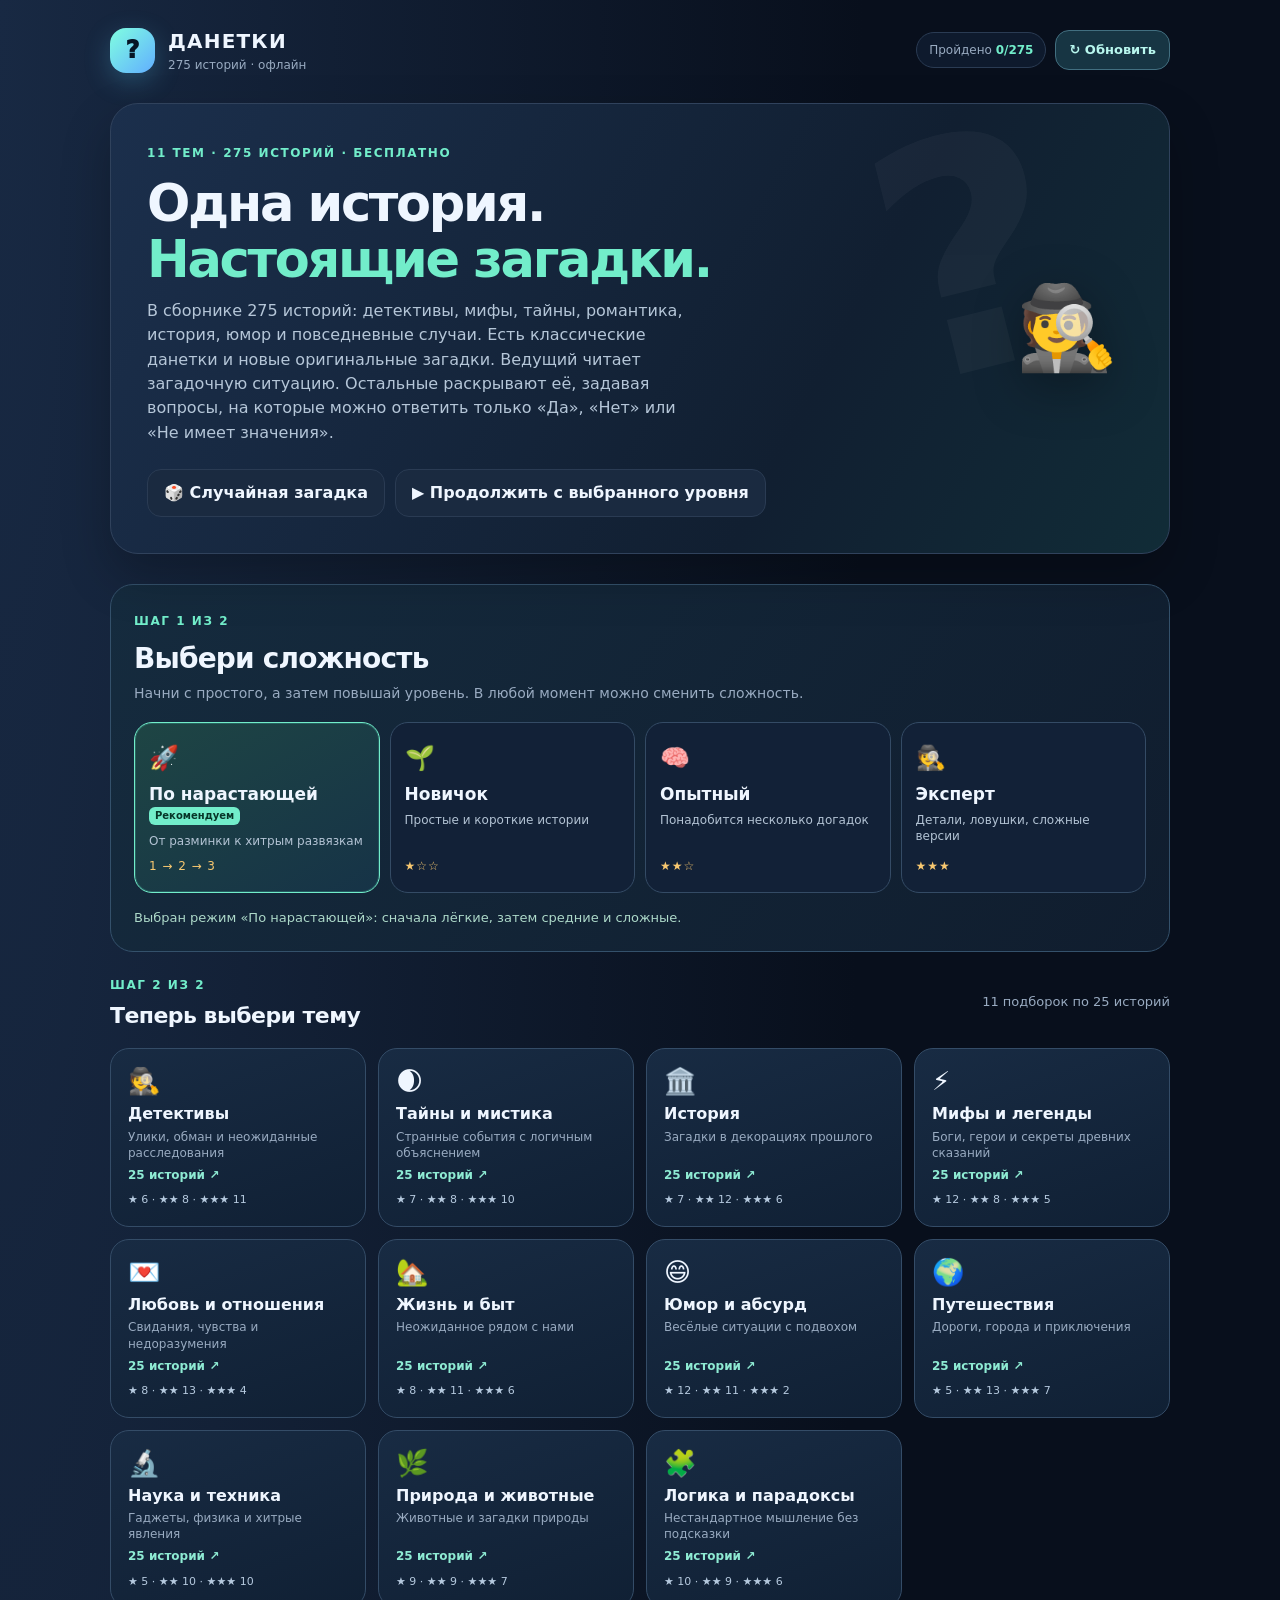
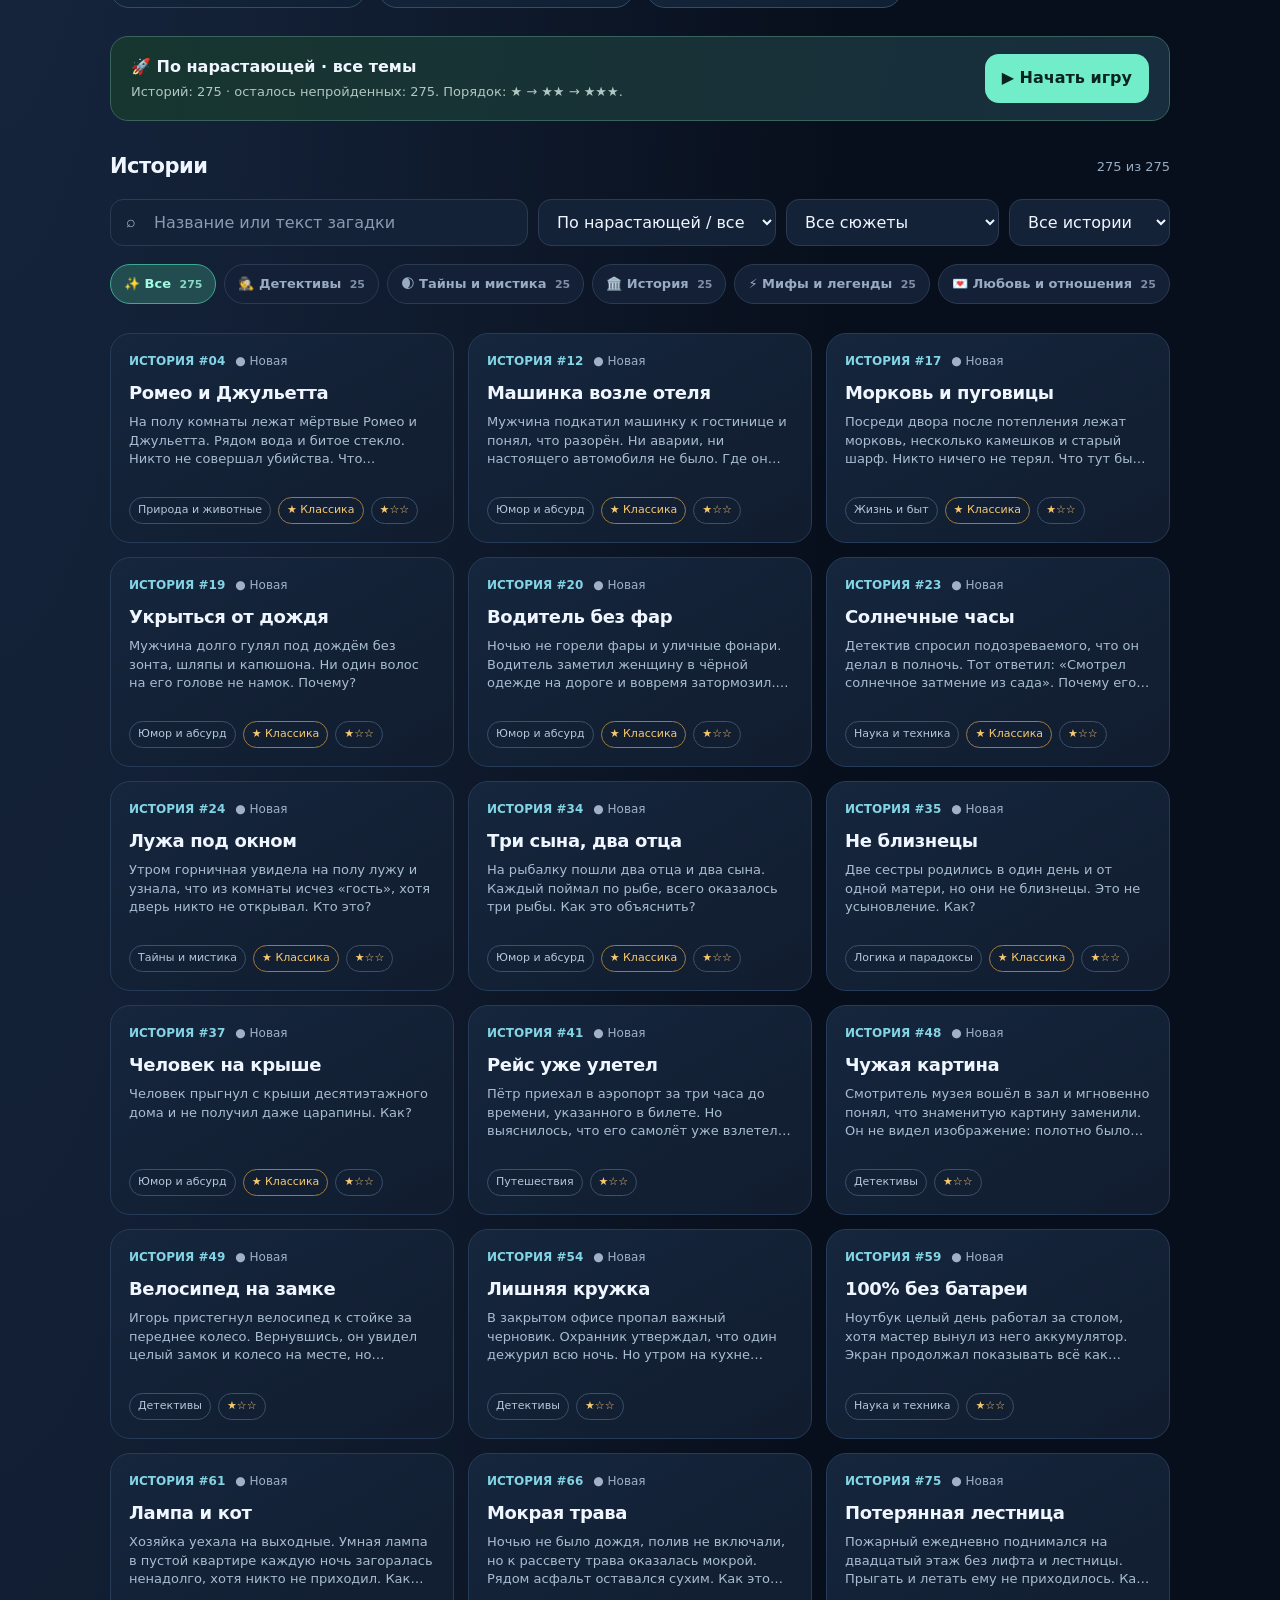
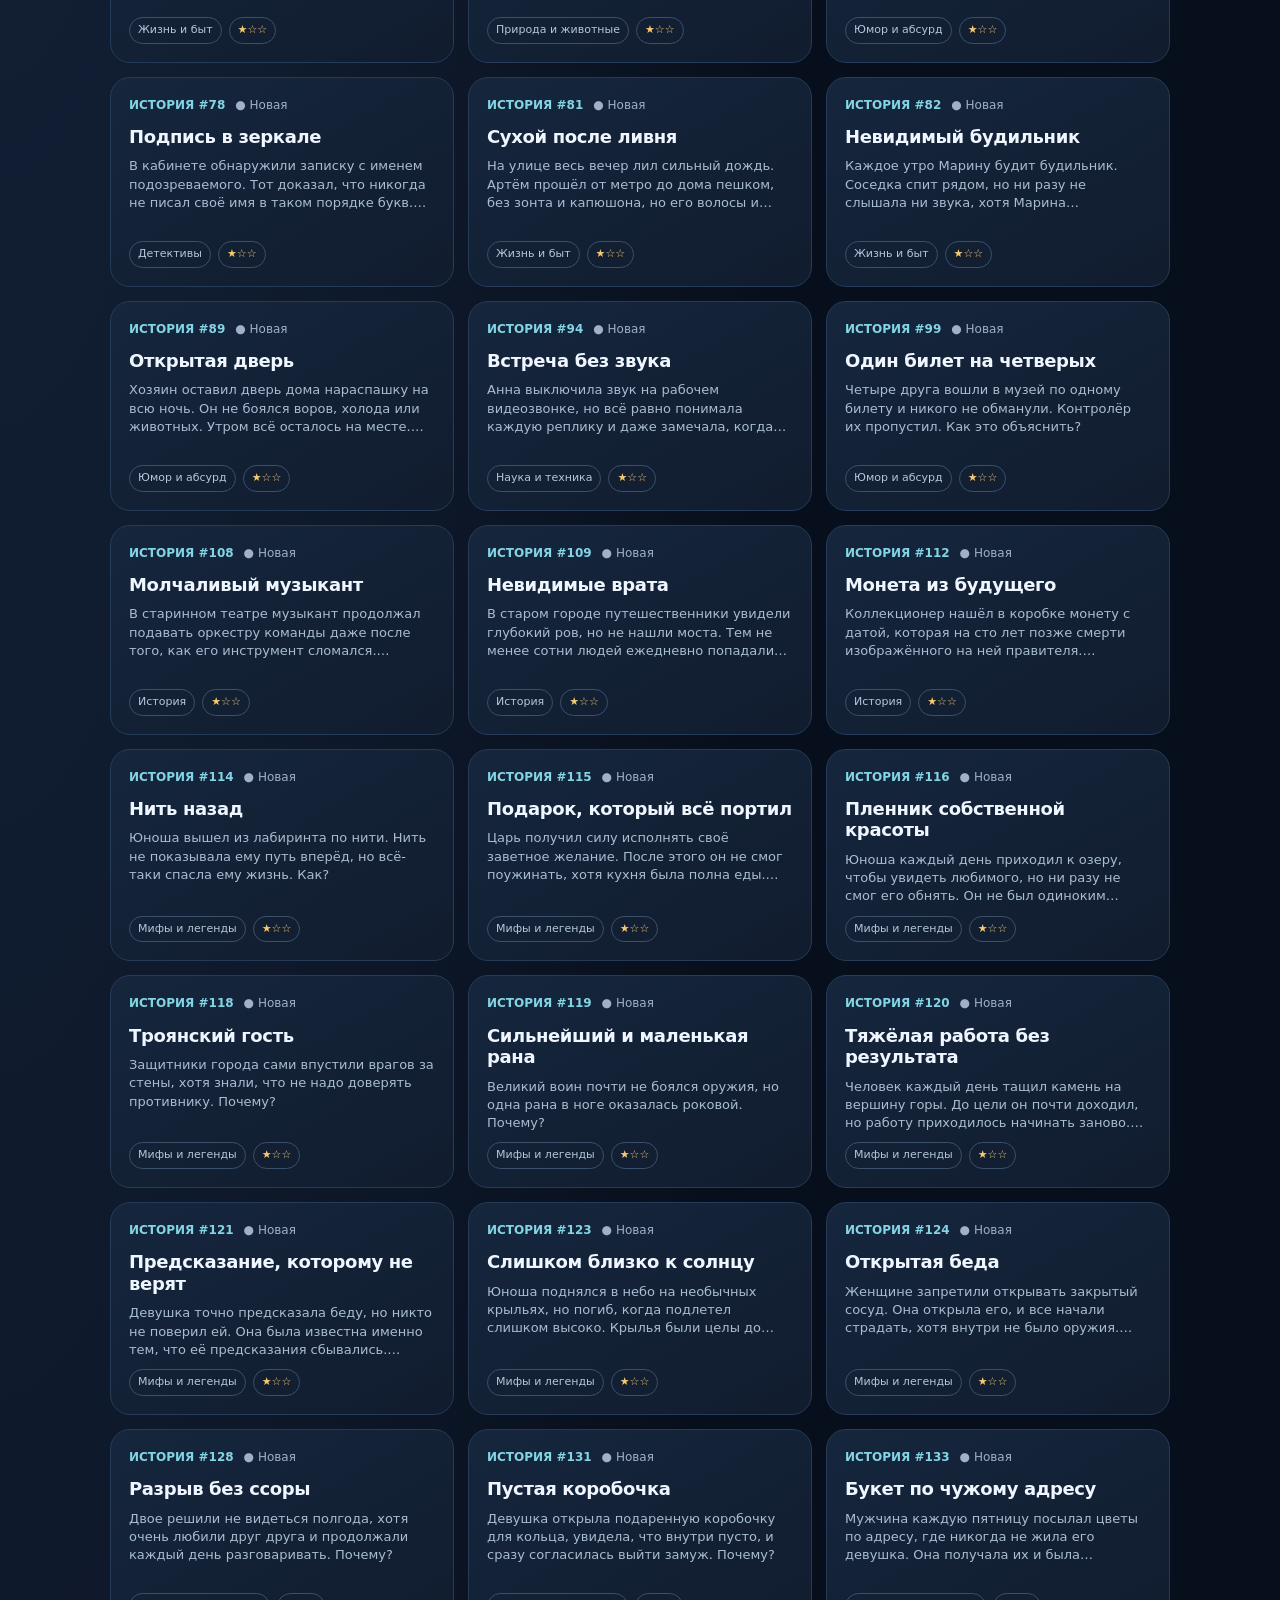
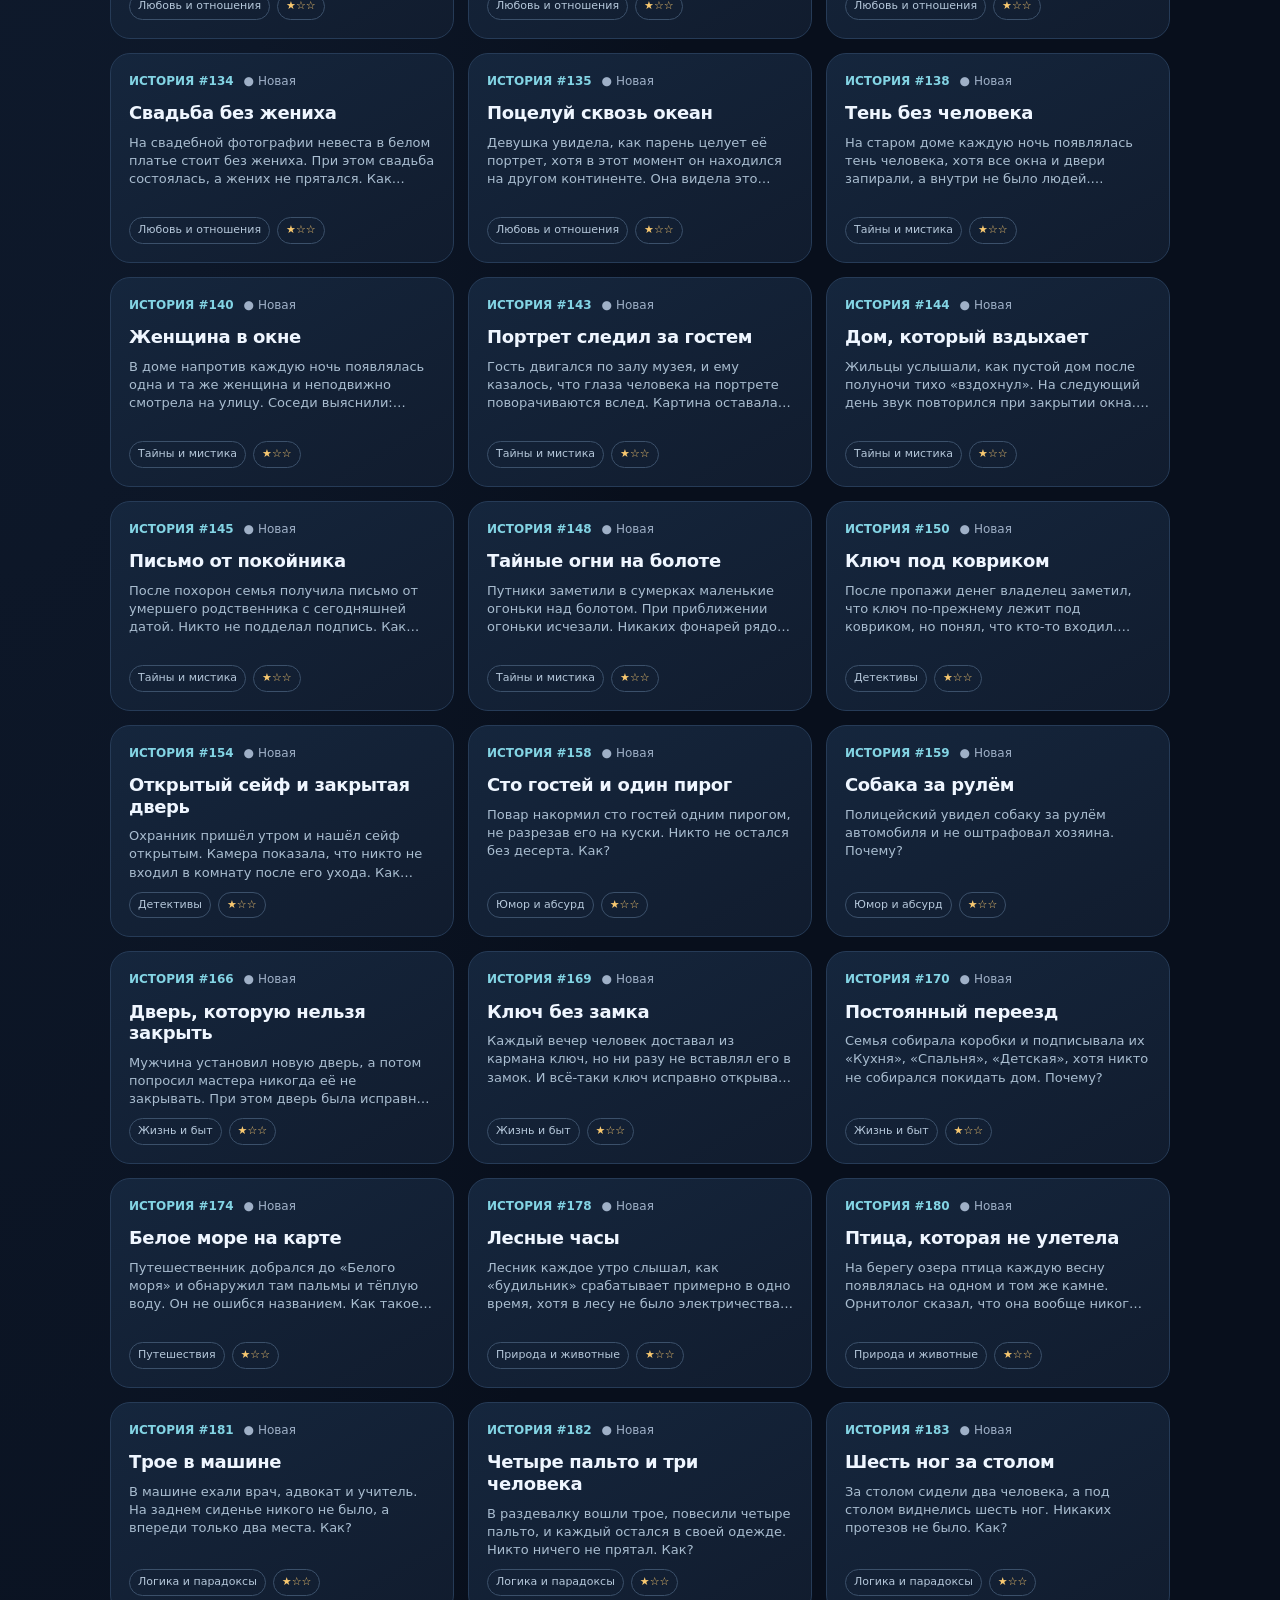
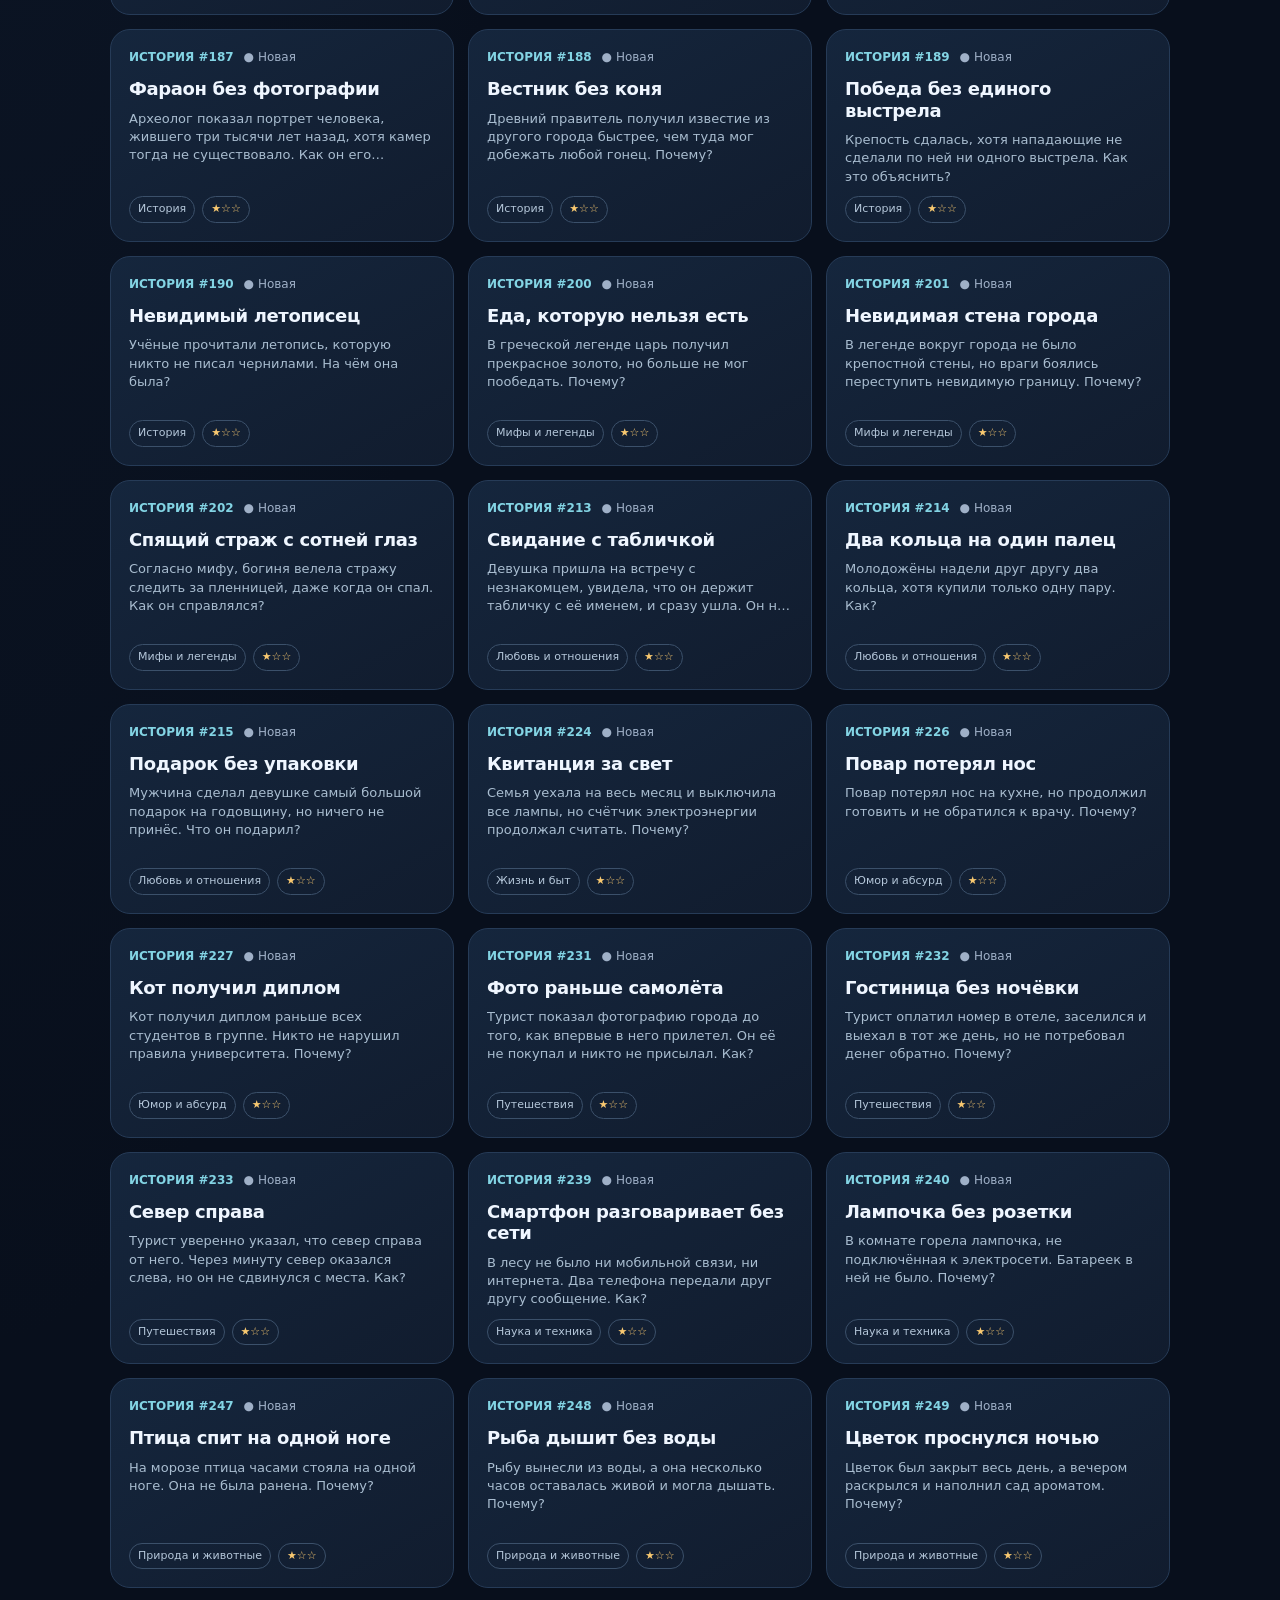
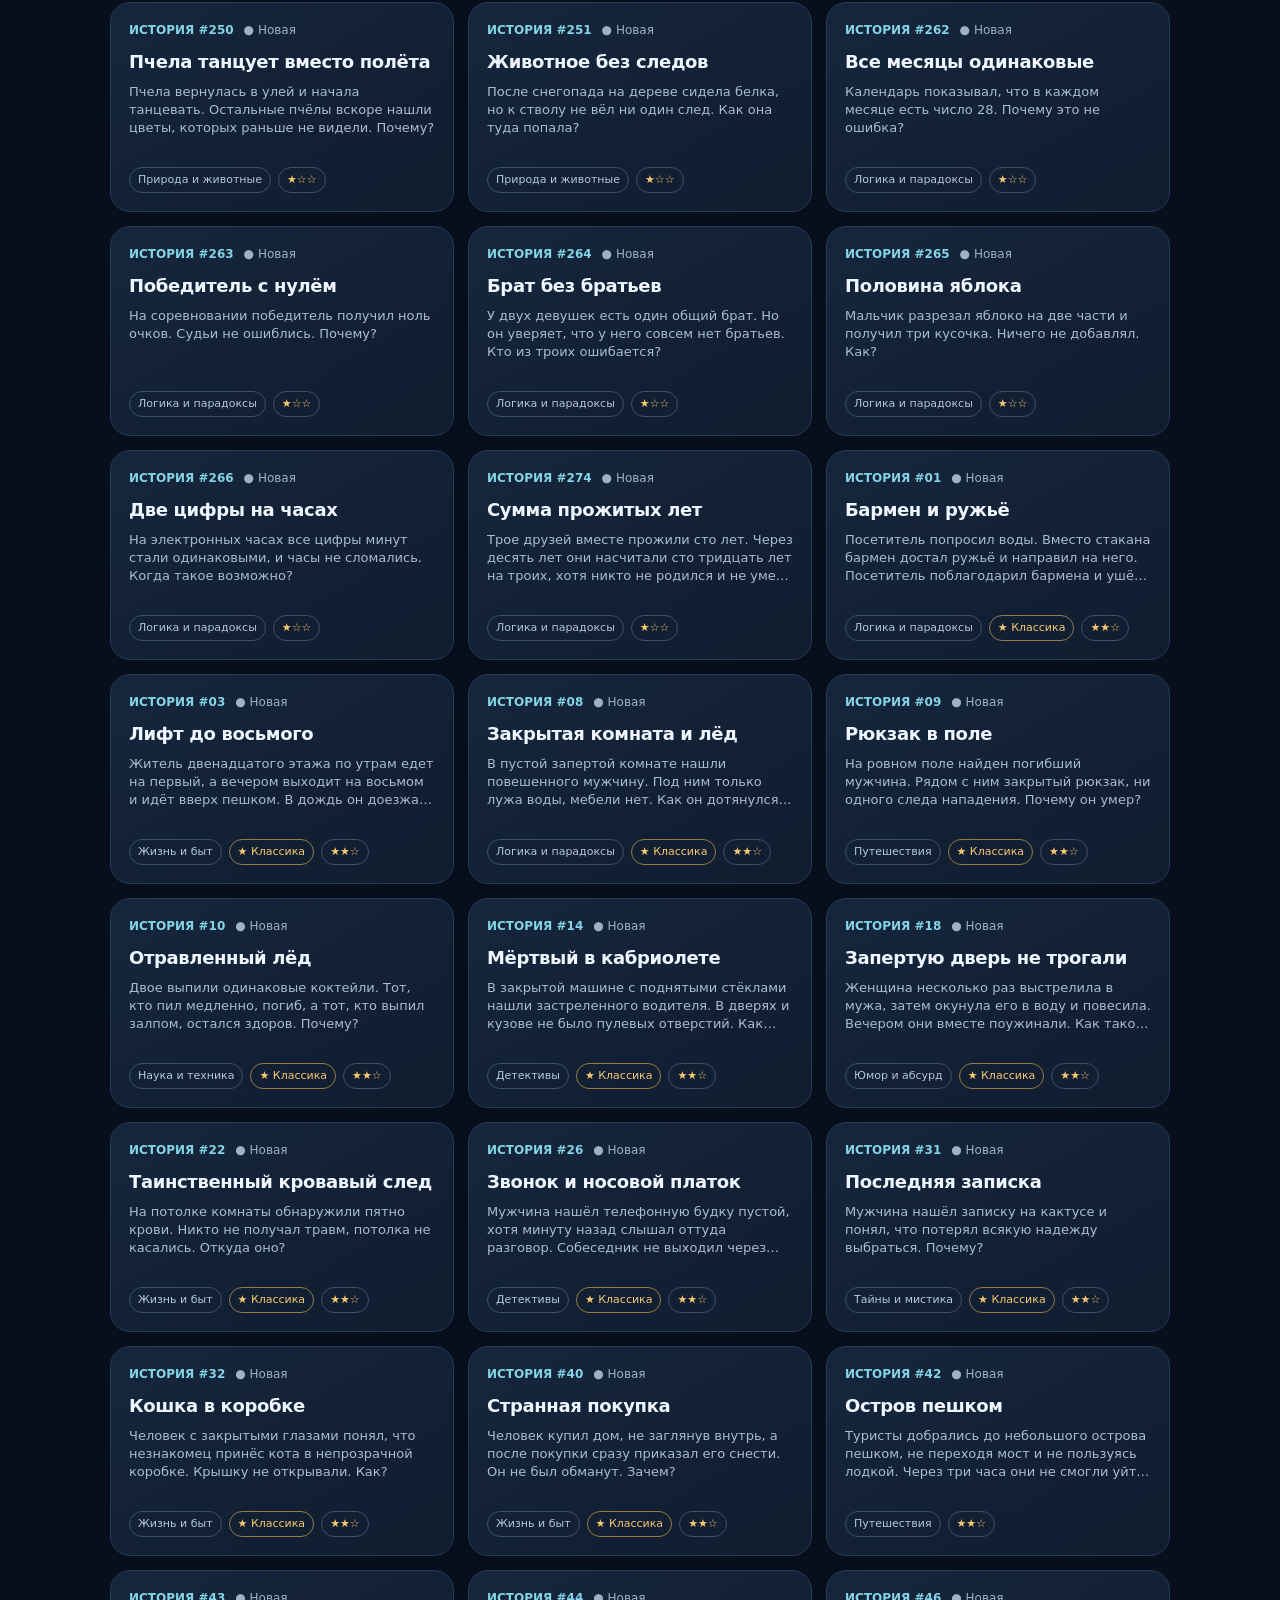
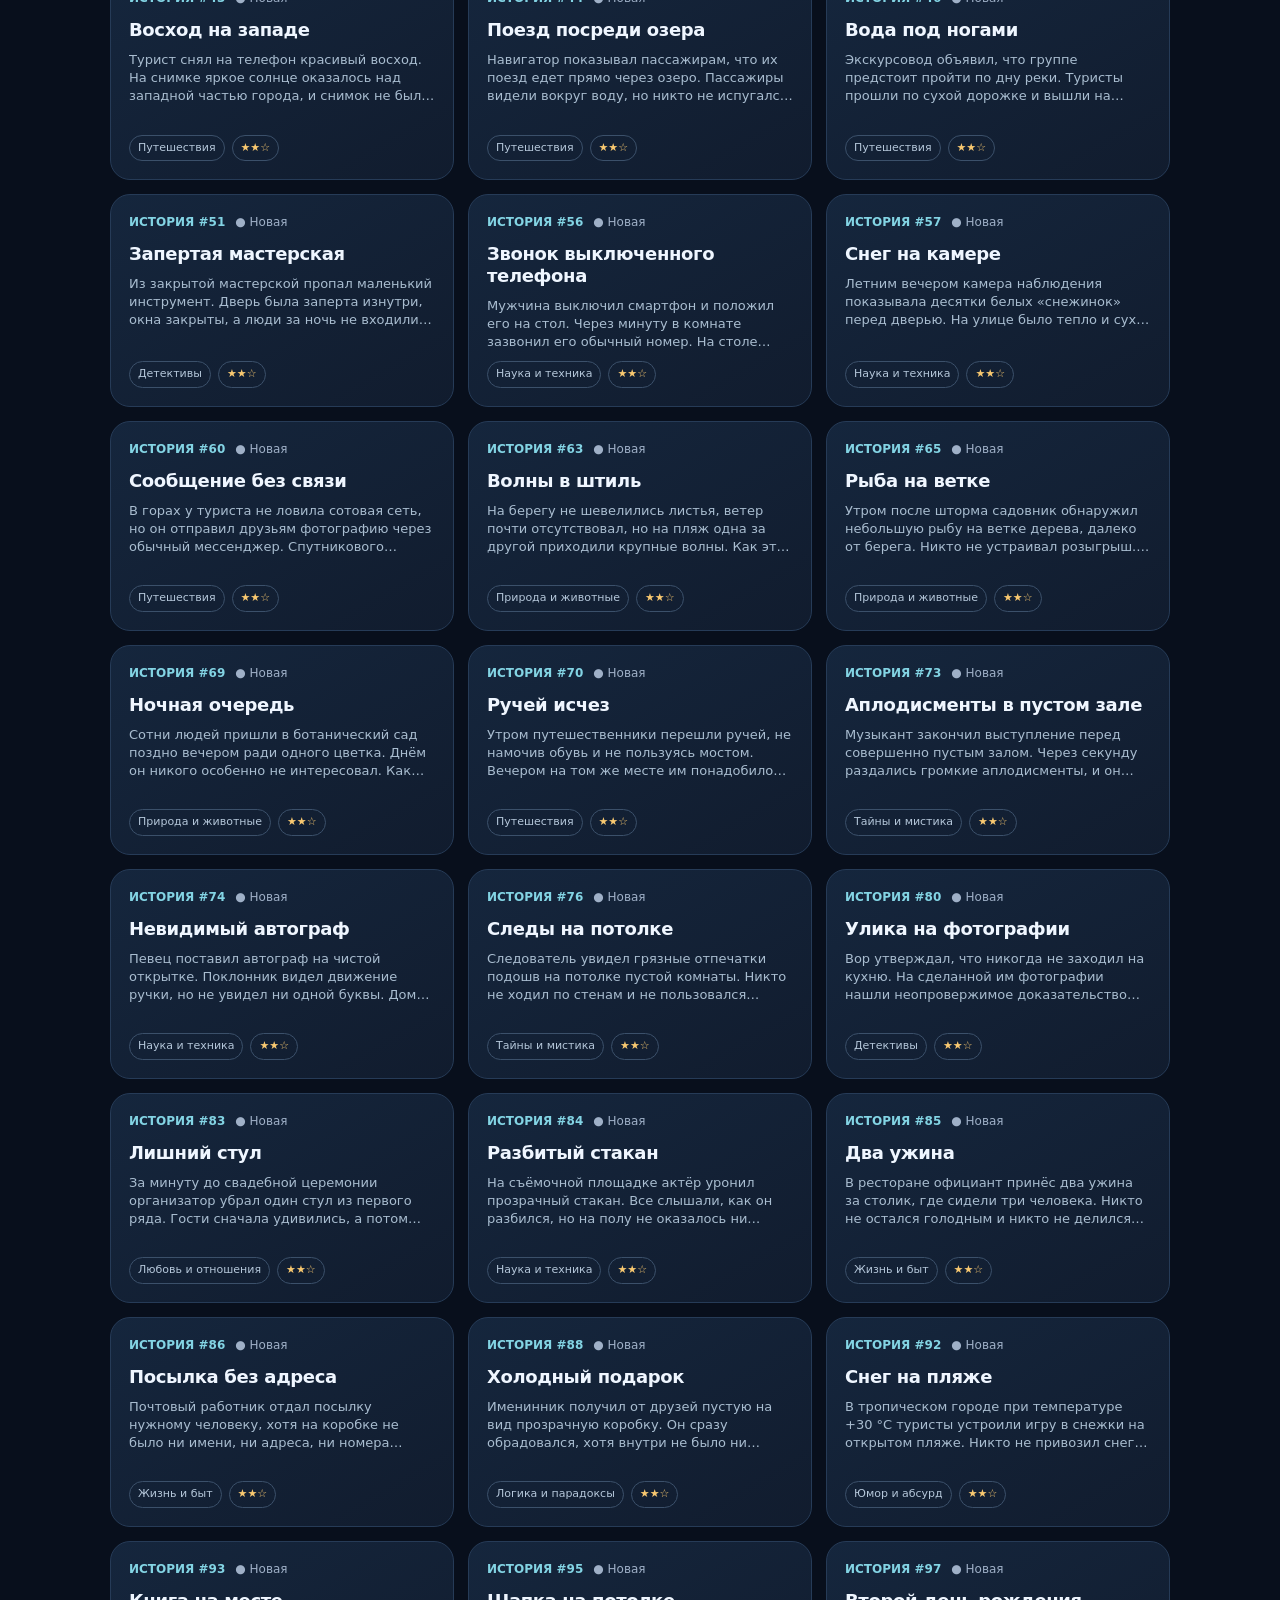
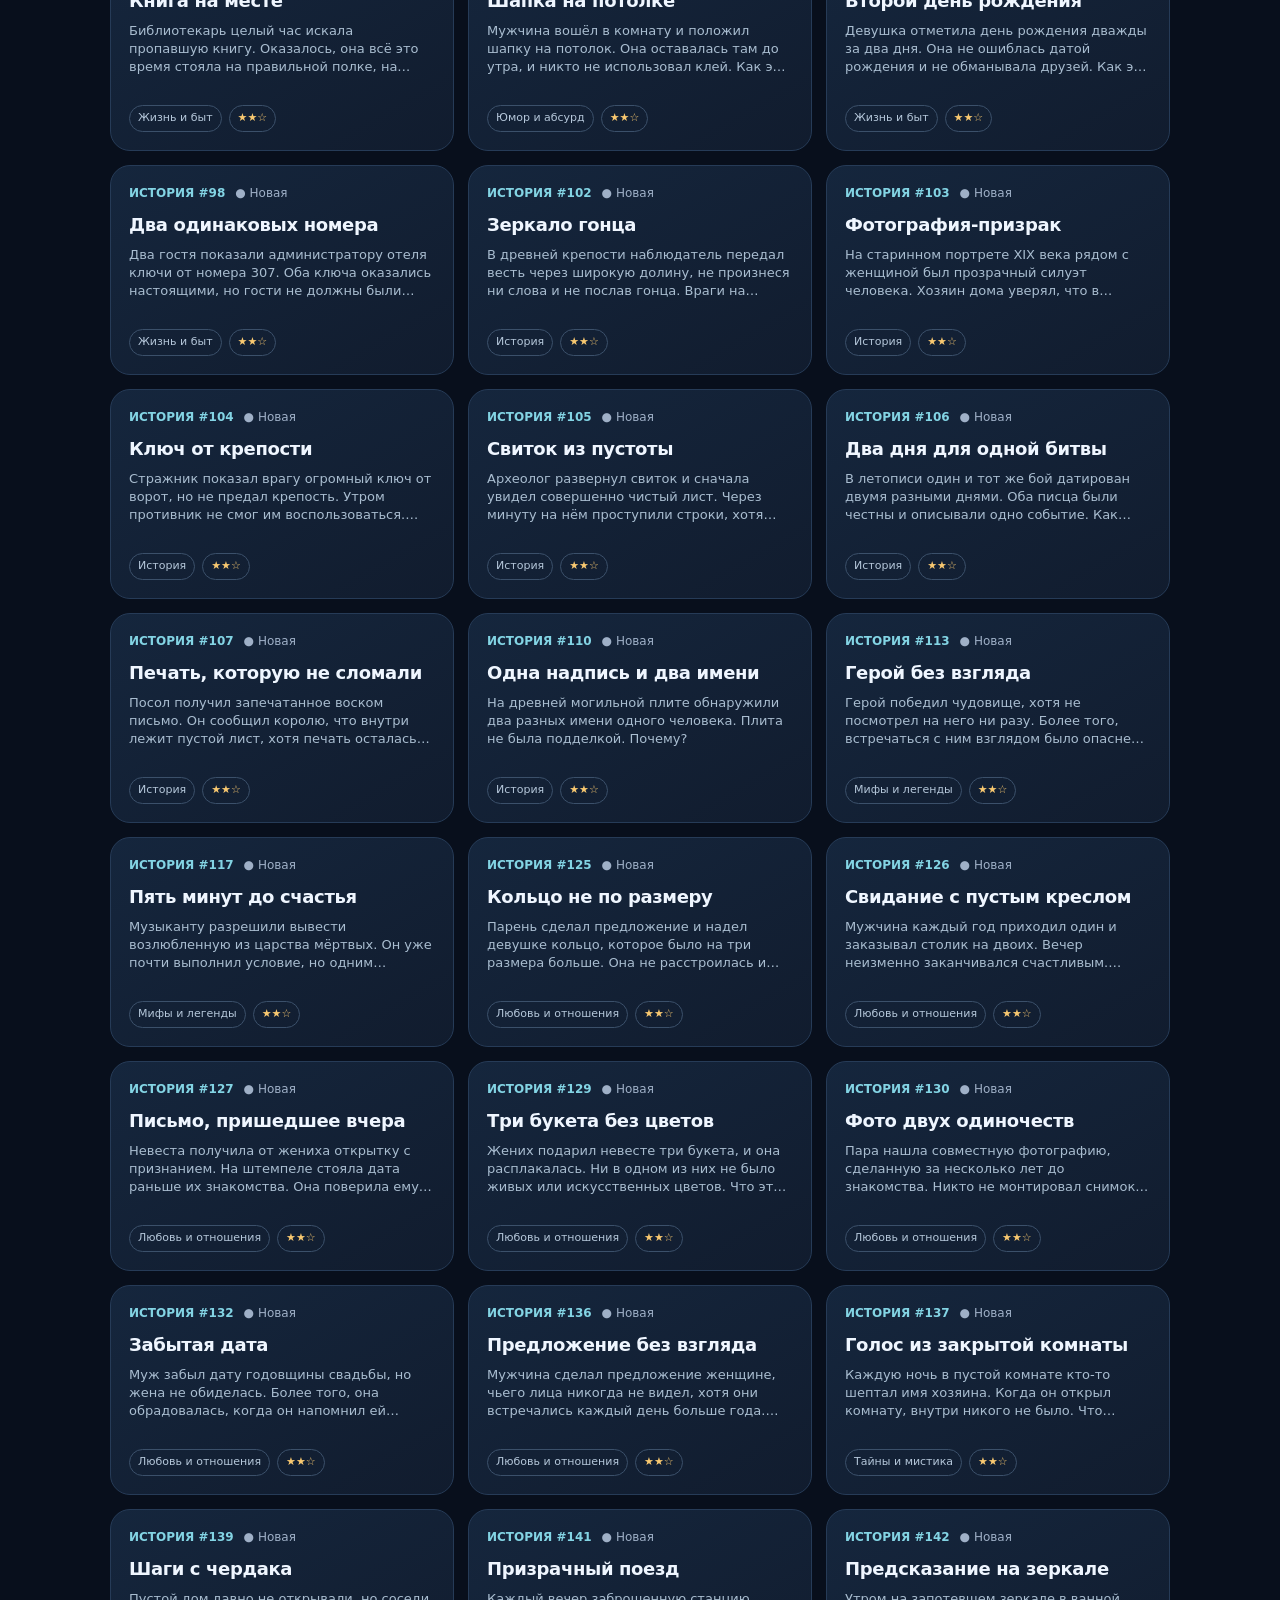
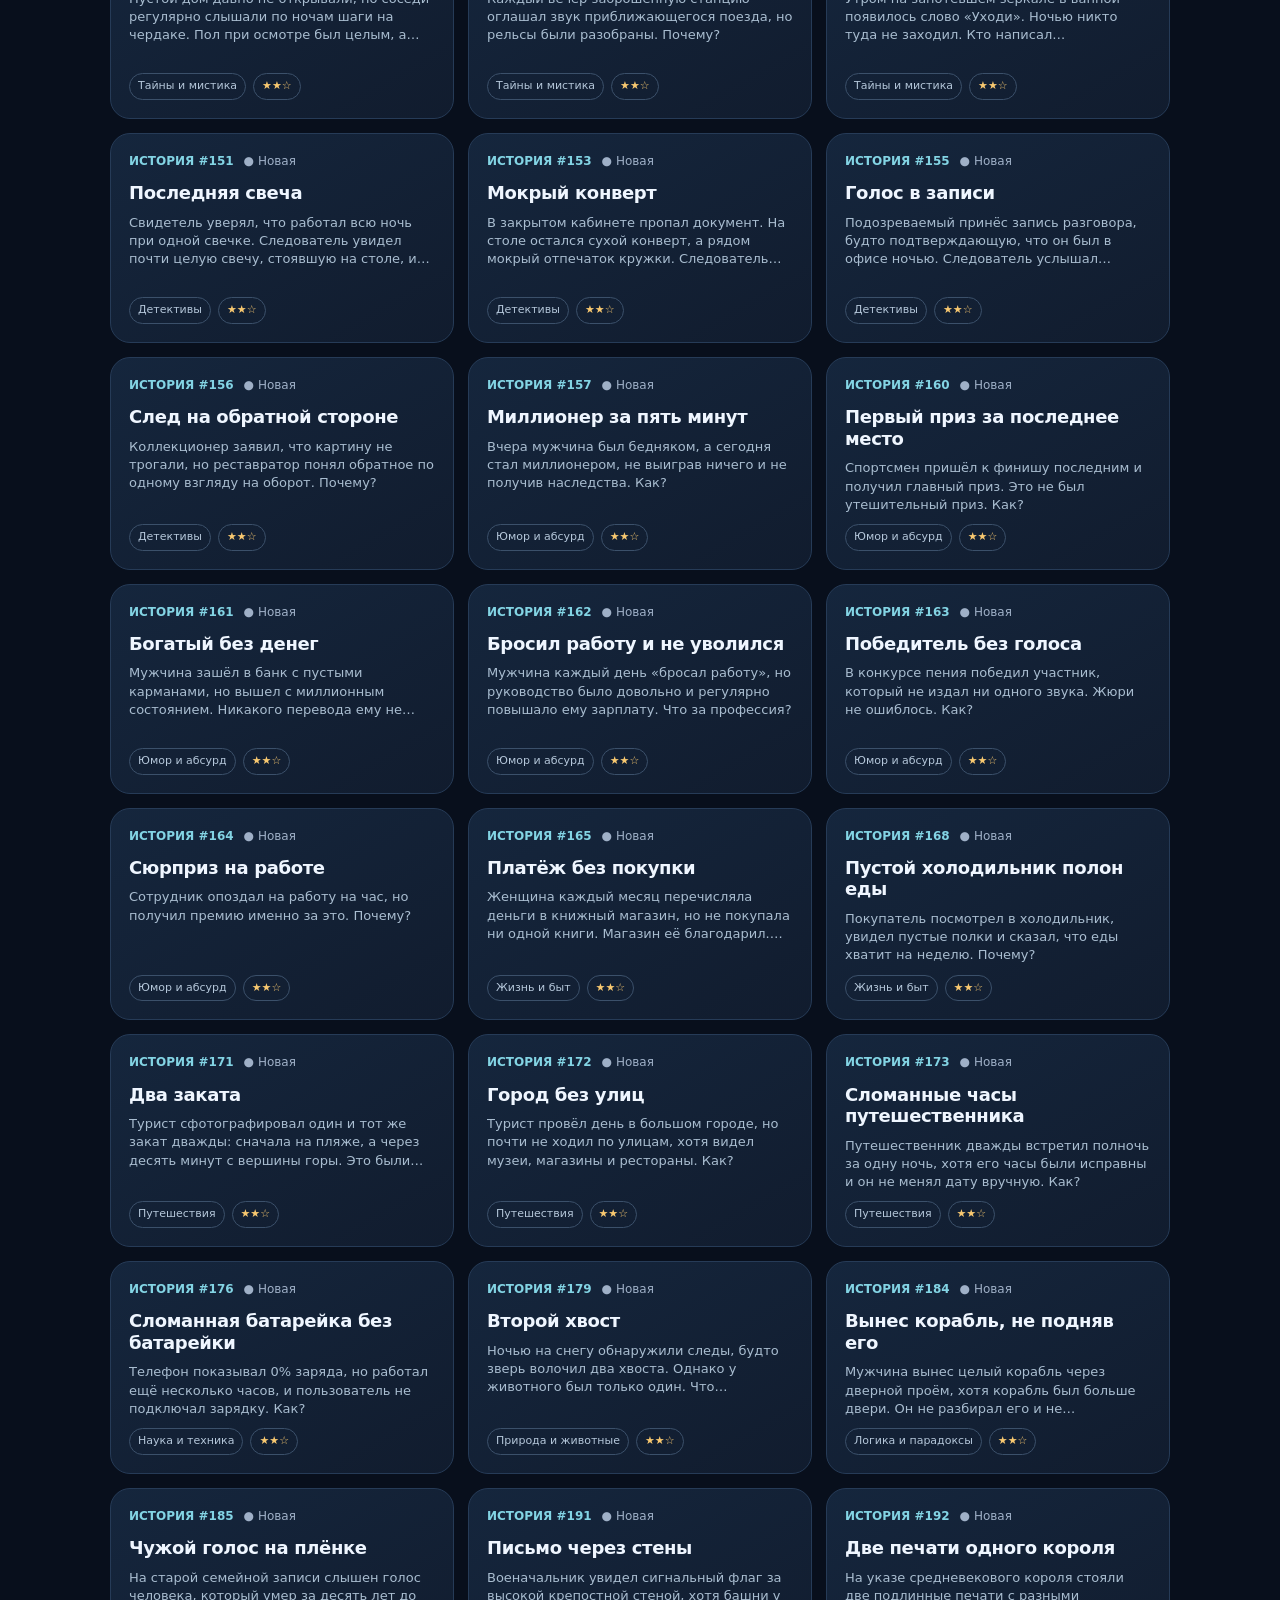
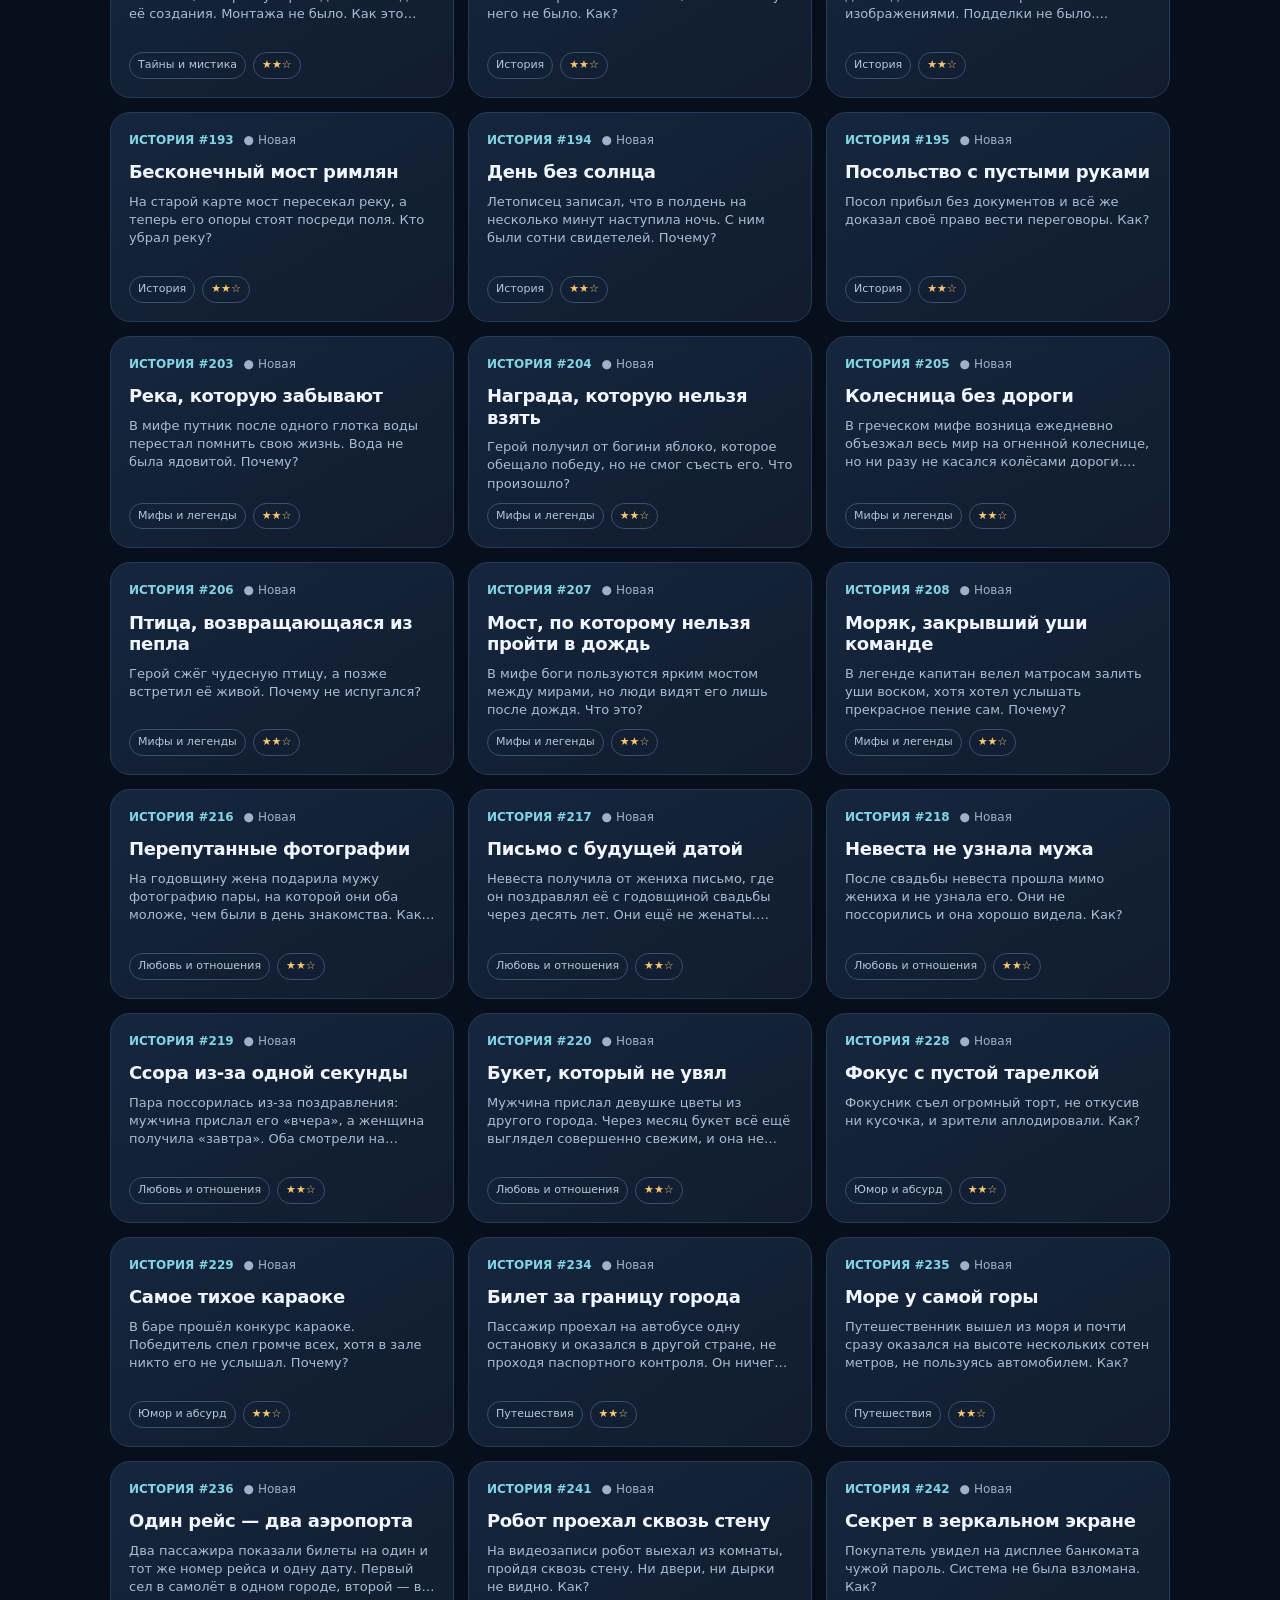
==== commit 4f9b531e: "Expand Danetki to 275 stories, 25 per theme, difficulty-first progressive game flow" ====
--- a/danetki/index.html
+++ b/danetki/index.html
@@ -9,7 +9,7 @@
 <link rel="manifest" href="./manifest.webmanifest">
 <link rel="icon" href="./icon.svg" type="image/svg+xml">
 <meta name="description" content="Данетки: 184 загадочные истории в 11 темах, классика и авторские сюжеты для компании. Полностью офлайн, с подсказками, ответами и режимом ведущего.">
-<title>Данетки 184 | 11 тем для компании</title>
+<title>Данетки 275 | 11 тем для компании</title>
 <style>
 :root{color-scheme:dark;--bg:#080f1c;--bg2:#101a2b;--surface:#121e30;--surface2:#1a2a40;--stroke:#2a3b53;--txt:#eff6ff;--muted:#99abc1;--mint:#72edca;--blue:#7ac2ff;--red:#ff8991;--gold:#f8c870;--violet:#c8a4ff;--shadow:0 22px 50px rgba(0,0,0,.23)}
 *{box-sizing:border-box}html{scroll-behavior:smooth}body{margin:0;background:radial-gradient(ellipse 90% 45% at 0% 0%,#182943 0%,transparent 75%),var(--bg);color:var(--txt);font:16px/1.52 system-ui,-apple-system,BlinkMacSystemFont,"Segoe UI",sans-serif;min-height:100vh}button,input,select{font:inherit}button{cursor:pointer;color:inherit}button:disabled{opacity:.4;cursor:not-allowed}button:focus-visible,input:focus-visible,select:focus-visible{outline:3px solid var(--mint);outline-offset:3px}::selection{background:#285f68;color:#fff}.app{max-width:1100px;margin:0 auto;padding:0 20px 110px}.top{display:flex;align-items:center;gap:14px;justify-content:space-between;padding:26px 0 28px}.brand{display:flex;gap:13px;align-items:center;text-decoration:none;color:inherit}.logo{width:45px;height:45px;border-radius:16px;background:linear-gradient(135deg,#80ffe1,#61aeff);display:grid;place-items:center;box-shadow:0 8px 26px #52bce546;color:#061525;font-size:24px;font-weight:1000}.brand strong{display:block;font-size:20px;letter-spacing:.06em}.brand small{display:block;color:var(--muted);font-size:12px}.righttop{display:flex;align-items:center;gap:9px}.pill{border:1px solid var(--stroke);background:#122136a8;border-radius:999px;padding:8px 12px;font-size:12px;color:var(--muted);white-space:nowrap}.pill b{color:var(--mint)}.hero{display:flex;align-items:center;justify-content:space-between;gap:30px;padding:36px;border:1px solid #30425c;background:linear-gradient(118deg,#1b2f4c,#111f31 66%,#112c37);border-radius:28px;box-shadow:var(--shadow);position:relative;overflow:hidden}.hero:before{content:"?";position:absolute;right:10%;top:-90px;font-size:320px;font-weight:900;color:#fff;opacity:.035;transform:rotate(-14deg);pointer-events:none}.heroText{position:relative;max-width:650px}.eyebrow{font-size:12px;font-weight:800;letter-spacing:.13em;text-transform:uppercase;color:var(--mint)}h1{margin:12px 0 12px;font-size:clamp(29px,5vw,51px);line-height:1.09;letter-spacing:-.045em}h1 em{font-style:normal;color:var(--mint)}.hero p{margin:0;color:#b5c6d8;max-width:560px}.heroArt{flex:0 0 132px;display:grid;place-items:center;font-size:82px;filter:drop-shadow(0 12px 25px #0005)}.heroActions{display:flex;gap:10px;flex-wrap:wrap;margin-top:24px}.btn{min-height:44px;border:1px solid var(--stroke);background:var(--surface2);border-radius:14px;padding:11px 16px;font-weight:750;transition:transform .12s,background .12s,border-color .12s;display:inline-flex;align-items:center;justify-content:center;gap:8px}.btn:hover{border-color:#5a789c;background:#253a54}.btn:active{transform:translateY(2px)}.primary{background:var(--mint);color:#09231e;border-color:transparent}.primary:hover{background:#9bf8df;border-color:transparent}.ghost{background:transparent}.square{min-width:44px;padding:10px}.sectionline{display:flex;gap:20px;align-items:center;justify-content:space-between;margin:30px 0 16px}.sectionline h2{font-size:21px;margin:0;letter-spacing:-.025em}.counter{font-size:13px;color:var(--muted)}.tools{display:flex;flex-wrap:wrap;gap:10px;margin:0 0 16px}.search{flex:1 1 265px;position:relative}.search span{position:absolute;top:50%;left:16px;transform:translateY(-50%);opacity:.7}.field{width:100%;height:47px;border:1px solid var(--stroke);border-radius:13px;background:#142238;color:var(--txt);padding:0 14px;outline:none}.search .field{padding-left:43px}.field::placeholder{color:#8a9bb1}select.field{width:auto;min-width:143px}.chips{display:flex;flex-wrap:wrap;gap:8px;margin-bottom:20px}.chip{padding:8px 13px;border-radius:999px;border:1px solid var(--stroke);background:#132036;color:var(--muted);font-size:13px;font-weight:750}.chip[aria-pressed=true]{background:#234c50;color:#a1fbe3;border-color:#3ca990}.library{display:grid;grid-template-columns:repeat(3,minmax(0,1fr));gap:14px}.item{display:flex;flex-direction:column;gap:10px;text-align:left;padding:18px;min-height:210px;background:linear-gradient(150deg,#15263d,#111c2e);border:1px solid #263b57;border-radius:20px;transition:transform .15s,border-color .15s,background .15s}.item:hover{transform:translateY(-3px);border-color:#66acbd}.item .itemtop{display:flex;align-items:center;justify-content:space-between;gap:10px}.item .num{color:#83d4e4;font-weight:850;font-size:12px}.item .mark{font-size:12px;color:#9fb0c7}.item h3{font-size:18px;line-height:1.2;letter-spacing:-.02em;margin:2px 0 0}.item p{margin:0;color:#a9bdd0;font-size:13px;line-height:1.4;display:-webkit-box;-webkit-line-clamp:3;-webkit-box-orient:vertical;overflow:hidden}.meta{display:flex;align-items:center;gap:7px;flex-wrap:wrap;font-size:11px;color:#b5c7da;margin-top:auto}.tag{display:inline-flex;align-items:center;border-radius:999px;border:1px solid #3b506a;padding:4px 8px}.level{color:var(--gold)}.statusdone{color:var(--mint)!important}.emptystate{grid-column:1/-1;text-align:center;padding:55px 20px;color:var(--muted);border:1px dashed var(--stroke);border-radius:20px}.game{display:none}.game.on{display:block}.catalog.off{display:none}.gameNav{display:flex;align-items:center;justify-content:space-between;gap:12px;margin:4px 0 22px}.breadcrumbs{color:var(--muted);font-size:13px}.gameGrid{display:grid;grid-template-columns:minmax(0,1.4fr) minmax(310px,.86fr);gap:20px;align-items:start}.gameMain,.host{background:linear-gradient(150deg,#17263d,#111d30);border:1px solid #2b405b;border-radius:24px;padding:27px;box-shadow:var(--shadow)}.gameMeta{display:flex;align-items:center;gap:7px;flex-wrap:wrap;color:var(--muted);font-size:12px}.gameMain h2{font-size:clamp(29px,4.2vw,44px);letter-spacing:-.045em;line-height:1.14;margin:20px 0}.storylabel{font-size:12px;letter-spacing:.13em;text-transform:uppercase;color:var(--mint);font-weight:850}.story{font-size:clamp(21px,2.8vw,29px);line-height:1.45;font-weight:650;letter-spacing:-.022em;margin:16px 0 28px}.hintbar{border-top:1px solid var(--stroke);padding-top:20px}.hintActions{display:flex;gap:9px;flex-wrap:wrap}.hint{margin-top:12px;background:#253249;border-left:3px solid var(--gold);border-radius:8px 12px 12px 8px;padding:12px 14px;font-size:14px;color:#e8d9b4}.hint b{color:#ffd484}.gameBottom{border-top:1px solid var(--stroke);padding-top:20px;margin-top:24px;display:flex;gap:8px;flex-wrap:wrap}.host{position:sticky;top:14px}.hostHeader{display:flex;align-items:center;justify-content:space-between;gap:10px}.hostHeader h3{font-size:17px;margin:0}.hostDescription{margin:8px 0 16px;color:var(--muted);font-size:13px}.answerButtons{display:grid;grid-template-columns:repeat(3,minmax(0,1fr));gap:8px}.answerButtons button{min-height:76px;border-radius:16px;font-size:17px;font-weight:900;letter-spacing:-.02em}.yes{background:#1b443b;border:1px solid #2d8a70;color:#a1fce2}.no{background:#4b2735;border:1px solid #a0516b;color:#ffbdc6}.na{background:#4d3c25;border:1px solid #ab8447;color:#ffe09a}.feedback{font-size:25px;text-align:center;font-weight:900;min-height:44px;margin:13px 0 5px;transition:opacity .2s}.feedback.muted{font-size:12px;font-weight:500;color:var(--muted);padding-top:12px}.stats{font-size:12px;color:var(--muted);display:flex;justify-content:center;gap:15px;margin-bottom:15px}.reveal{width:100%;background:#20354d;border:1px solid #526780}.solution{background:#102d2a;border:1px solid #2d7563;border-radius:16px;margin-top:14px;padding:18px}.solution h4{margin:0 0 8px;font-size:16px;color:var(--mint)}.solution p{margin:0;font-size:15px;line-height:1.6}.qaWrap{margin-top:19px}.qaWrap h4{margin:0 0 10px;font-size:14px}.qItem{display:flex;gap:8px;align-items:baseline;font-size:13px;padding:8px 0;border-bottom:1px solid #ffffff15}.qItem span{margin-left:auto;white-space:nowrap;font-weight:900}.qItem .aYes{color:var(--mint)}.qItem .aNo{color:var(--red)}.qItem .aNa{color:var(--gold)}.hostFooter{margin-top:18px;display:flex;gap:8px;flex-wrap:wrap}.hostFooter .btn{flex:1}.helper{background:#102034;border:1px solid #26445b;border-radius:20px;margin:24px 0;padding:18px 22px;color:#aebed0;font-size:14px}.helper strong{color:#e8f2ff}.footer{text-align:center;padding:28px 0;color:#798ba3;font-size:12px}.toast{position:fixed;bottom:23px;left:50%;transform:translate(-50%,20px);opacity:0;pointer-events:none;background:#e9fdf8;color:#09241d;padding:13px 19px;border-radius:15px;box-shadow:0 20px 50px #0008;font-weight:800;z-index:50;transition:.2s;white-space:nowrap;max-width:90vw;overflow:hidden;text-overflow:ellipsis}.toast.show{opacity:1;transform:translate(-50%,0)}.hidden{display:none!important}.kbd{display:inline-flex;padding:1px 6px;border-radius:5px;background:#20334b;border:1px solid #36526d;font-size:11px}.modalback{display:none;position:fixed;inset:0;background:#030911cd;z-index:80;align-items:center;justify-content:center;padding:18px}.modalback.on{display:flex}.modal{max-width:440px;background:#15253b;border:1px solid #44607c;border-radius:24px;padding:28px;box-shadow:0 20px 100px #0009}.modal h3{margin:0 0 10px;font-size:23px}.modal p{color:var(--muted);margin:0 0 22px}.modalButtons{display:flex;gap:10px;justify-content:flex-end}.noscript{padding:20px;color:#fff}
@@ -34,21 +34,48 @@
 @media(max-width:900px){.topicGrid{grid-template-columns:repeat(3,minmax(0,1fr))}}
 @media(max-width:620px){.topicGrid{grid-template-columns:repeat(2,minmax(0,1fr));gap:9px}.topicCard{min-height:139px;padding:14px;border-radius:15px}.topicName{font-size:14px}.topicDesc{font-size:11px}.topicIcon{font-size:22px}.topicsTitle{margin-top:26px}.tools select.field{flex:1 1 calc(50% - 5px);width:calc(50% - 5px);min-width:0;font-size:13px;padding:0 8px}.tools .search{flex-basis:100%}.sectionline h2{font-size:19px}}
 @media(max-width:350px){.topicCard{min-height:154px}.topicGrid{gap:8px}}
+
+/* Версия 5: сначала сложность, затем тема; обучение через повышение уровня */
+.levelPicker{margin:30px 0 20px;padding:23px;border-radius:23px;border:1px solid #34516b;background:linear-gradient(125deg,#152b3e,#101d2e)}
+.stepTitle{margin:0 0 18px}.stepTitle h2{margin:5px 0 3px;font-size:clamp(23px,3vw,28px);letter-spacing:-.03em}.stepTitle p{margin:0;color:var(--muted);font-size:14px}
+.levelGrid{display:grid;grid-template-columns:repeat(4,minmax(0,1fr));gap:10px}
+.levelCard{position:relative;border:1px solid #344b65;background:#122137;border-radius:18px;padding:17px 14px;text-align:left;min-height:165px;display:flex;flex-direction:column;align-items:flex-start;gap:7px;transition:background .15s,border-color .15s}
+.levelCard:hover{border-color:#6cc1ab;background:#193148}.levelCard[aria-pressed=true]{border-color:var(--mint);background:linear-gradient(150deg,#1e4544,#163347);box-shadow:inset 0 0 0 1px #57e8c933}
+.levelCard .levelEmoji{font-size:24px}.levelCard strong{font-size:17px;line-height:1.25}.levelCard strong small{font-size:10px;display:inline-block;color:#073528;background:var(--mint);padding:3px 6px;border-radius:6px;vertical-align:middle}
+.levelCard>span:not(.levelEmoji){color:#b3c3d4;font-size:12px;line-height:1.35}.levelCard em{font-style:normal;font-size:12px;letter-spacing:.08em;margin-top:auto;color:var(--gold)}
+.levelSelection{color:#add9c9;font-size:13px;margin-top:15px;min-height:19px}
+.startPanel{display:flex;align-items:center;justify-content:space-between;gap:15px;padding:17px 20px;margin:8px 0 30px;border:1px solid #37645d;border-radius:18px;background:linear-gradient(105deg,#17362f,#182d3e)}
+.startPanel strong{font-size:16px}.startPanel p{color:#b0c7c2;margin:3px 0 0;font-size:13px}.startPanel .btn{white-space:nowrap}
+.topicsTitle{margin-top:18px}.topicsTitle>div h2{margin:3px 0 0;font-size:22px}.topicCount{color:#8eebd3}
+.topicCard .levelMix{display:block;font-size:11px;margin-top:3px;color:#b5c9de}
+.levelMark{font-size:12px;color:#ebc978}.levelProgress{font-size:12px;color:#aabccf}
+@media(max-width:850px){.levelGrid{grid-template-columns:repeat(2,minmax(0,1fr))}.levelCard{min-height:140px}}
+@media(max-width:530px){.levelPicker{padding:15px;margin:18px 0}.levelGrid{gap:9px}.levelCard{min-height:151px;padding:13px 11px;border-radius:14px}.levelCard strong{font-size:14px}.levelCard strong small{font-size:9px;margin-top:3px}.levelCard>span:not(.levelEmoji){font-size:11px}.stepTitle h2{font-size:22px}.startPanel{flex-wrap:wrap;padding:15px}.startPanel .btn{width:100%}.topicCard .levelMix{font-size:10px}.hero{padding:24px 19px}}
 </style>
 </head>
 <body>
 <div class="app">
 <header class="top">
- <a class="brand" href="#catalog" id="logoHome" aria-label="Открыть каталог"><span class="logo">?</span><span><strong>ДАНЕТКИ</strong><small>184 истории · без интернета</small></span></a>
- <div class="righttop"><span class="pill progressPill">Пройдено <b id="doneTop">0/184</b></span><button id="checkUpdate" class="btn updateBtn" type="button" aria-label="Проверить и установить обновление игры">↻ Обновить</button></div>
+ <a class="brand" href="#catalog" id="logoHome" aria-label="Открыть каталог"><span class="logo">?</span><span><strong>ДАНЕТКИ</strong><small>275 историй · офлайн</small></span></a>
+ <div class="righttop"><span class="pill progressPill">Пройдено <b id="doneTop">0/275</b></span><button id="checkUpdate" class="btn updateBtn" type="button" aria-label="Проверить и установить обновление игры">↻ Обновить</button></div>
 </header>
 <main>
 <section id="catalog" class="catalog">
- <div class="hero"><div class="heroText"><span class="eyebrow">11 тем · 184 истории · бесплатно</span><h1>Одна история.<br><em>Настоящие загадки.</em></h1><p>В сборнике 184 истории: детективы, мифы, тайны, романтика, история, юмор и повседневные случаи. Есть классические данетки и новые оригинальные загадки. Ведущий читает загадочную ситуацию. Остальные раскрывают её, задавая вопросы, на которые можно ответить только «Да», «Нет» или «Не имеет значения».</p><div class="heroActions"><button class="btn primary" id="randomHero">🎲 Случайная история</button><button class="btn" id="startUnplayed">▶ Продолжить игру</button></div></div><div class="heroArt" aria-hidden="true">🕵️</div></div>
- <div class="sectionline topicsTitle"><h2>Выбери тему</h2><span class="counter">11 подборок</span></div>
- <div class="topicGrid" id="topicGrid" aria-label="Тематические подборки данеток"></div>
- <div class="sectionline" id="storyListHeader"><h2>Истории</h2><span class="counter" id="found">184 истории</span></div>
- <div class="tools"><label class="search"><span aria-hidden="true">⌕</span><input type="search" class="field" id="search" placeholder="Название или текст загадки" aria-label="Поиск по историям"></label><select class="field" id="difficulty" aria-label="Сложность"><option value="all">Любая сложность</option><option value="1">Лёгкие</option><option value="2">Средние</option><option value="3">Сложные</option></select><select class="field" id="originFilter" aria-label="Происхождение истории"><option value="all">Все сюжеты</option><option value="classic">★ Классика</option><option value="original">Авторские истории</option></select><select class="field" id="progress" aria-label="Статус"><option value="all">Все истории</option><option value="new">Не сыграны</option><option value="done">Пройденные</option><option value="fav">Избранное ♥</option></select></div>
+ <div class="hero"><div class="heroText"><span class="eyebrow">11 тем · 275 историй · бесплатно</span><h1>Одна история.<br><em>Настоящие загадки.</em></h1><p>В сборнике 275 историй: детективы, мифы, тайны, романтика, история, юмор и повседневные случаи. Есть классические данетки и новые оригинальные загадки. Ведущий читает загадочную ситуацию. Остальные раскрывают её, задавая вопросы, на которые можно ответить только «Да», «Нет» или «Не имеет значения».</p><div class="heroActions"><button class="btn" id="randomHero">🎲 Случайная загадка</button><button class="btn" id="startUnplayed">▶ Продолжить с выбранного уровня</button></div></div><div class="heroArt" aria-hidden="true">🕵️</div></div>
+ <section class="levelPicker" id="levelPicker" aria-label="Шаг 1. Выбор сложности">
+ <div class="stepTitle"><span class="eyebrow">ШАГ 1 ИЗ 2</span><h2>Выбери сложность</h2><p>Начни с простого, а затем повышай уровень. В любой момент можно сменить сложность.</p></div>
+ <div class="levelGrid" id="levelGrid">
+  <button type="button" class="levelCard" data-mode="progressive" aria-pressed="true"><span class="levelEmoji">🚀</span><strong>По нарастающей <small>Рекомендуем</small></strong><span>От разминки к хитрым развязкам</span><em>1 → 2 → 3</em></button>
+  <button type="button" class="levelCard" data-mode="1" aria-pressed="false"><span class="levelEmoji">🌱</span><strong>Новичок</strong><span>Простые и короткие истории</span><em>★☆☆</em></button>
+  <button type="button" class="levelCard" data-mode="2" aria-pressed="false"><span class="levelEmoji">🧠</span><strong>Опытный</strong><span>Понадобится несколько догадок</span><em>★★☆</em></button>
+  <button type="button" class="levelCard" data-mode="3" aria-pressed="false"><span class="levelEmoji">🕵️</span><strong>Эксперт</strong><span>Детали, ловушки, сложные версии</span><em>★★★</em></button>
+ </div>
+ <div class="levelSelection" id="levelSelection" role="status">Выбран режим «По нарастающей»: сначала лёгкие, затем средние и сложные.</div>
+</section>
+ <div class="sectionline topicsTitle"><div><span class="eyebrow">ШАГ 2 ИЗ 2</span><h2>Теперь выбери тему</h2></div><span class="counter">11 подборок по 25 историй</span></div>
+ <div class="topicGrid" id="topicGrid" aria-label="Тематические подборки данеток"></div><div class="startPanel"><div><strong id="startSummary">🚀 По нарастающей · все темы</strong><p id="startSub">Начнём с лёгких загадок. Дальше будет интереснее.</p></div><button type="button" class="btn primary" id="startRound">▶ Начать игру</button></div>
+ <div class="sectionline" id="storyListHeader"><h2>Истории</h2><span class="counter" id="found">275 историй</span></div>
+ <div class="tools"><label class="search"><span aria-hidden="true">⌕</span><input type="search" class="field" id="search" placeholder="Название или текст загадки" aria-label="Поиск по историям"></label><select class="field" id="difficulty" aria-label="Сложность"><option value="all">По нарастающей / все</option><option value="1">Лёгкие</option><option value="2">Средние</option><option value="3">Сложные</option></select><select class="field" id="originFilter" aria-label="Происхождение истории"><option value="all">Все сюжеты</option><option value="classic">★ Классика</option><option value="original">Авторские истории</option></select><select class="field" id="progress" aria-label="Статус"><option value="all">Все истории</option><option value="new">Не сыграны</option><option value="done">Пройденные</option><option value="fav">Избранное ♥</option></select></div>
  <div class="chips" id="chips" aria-label="Категории"></div>
  <div class="library" id="library"></div>
  <div class="helper"><strong>Как играть:</strong> выберите историю, дайте ведущему прочитать развязку, затем зачитайте загадку друзьям. Отвечайте на их вопросы крупными кнопками. Если компания застряла, откройте подсказку. Всё сохраняется на вашем устройстве.</div>
@@ -75,14 +102,14 @@
  <div class="helper"><strong>Совет ведущему:</strong> ответьте «Да», если вопрос соответствует разгадке, «Нет», если противоречит ей, и «Неважно», если деталь не влияет на историю. Проверочные вопросы под развязкой помогут придерживаться логики.</div>
 </section>
 </main>
-<footer class="footer">184 истории · 11 тем · бесплатно · работает офлайн · без регистрации и рекламы<br><span id="updateStatus" role="status" aria-live="polite">Версия 4.0 · для проверки обновлений нужен интернет</span><br><button id="resetAll" class="btn ghost" style="font-size:12px;margin-top:12px">Сбросить весь прогресс</button></footer>
+<footer class="footer">275 историй · 11 тем · бесплатно · работает офлайн · без регистрации и рекламы<br><span id="updateStatus" role="status" aria-live="polite">Версия 4.0 · для проверки обновлений нужен интернет</span><br><button id="resetAll" class="btn ghost" style="font-size:12px;margin-top:12px">Сбросить весь прогресс</button></footer>
 </div>
 <div class="toast" id="toast" role="status" aria-live="polite"></div>
 <div class="modalback" id="modal" role="dialog" aria-modal="true" aria-labelledby="modalTitle"><div class="modal"><h3 id="modalTitle">Сбросить прогресс?</h3><p>Будут удалены отметки о пройденных историях и избранное. Сами истории останутся.</p><div class="modalButtons"><button class="btn" id="cancelReset">Отмена</button><button class="btn primary" id="confirmReset">Да, сбросить</button></div></div></div>
 <noscript><p class="noscript">Для работы игры необходимо включить JavaScript в браузере.</p></noscript>
 <script>
 'use strict';
-const STORIES=[{"id":1,"title":"Бармен и ружьё","story":"Посетитель попросил воды. Вместо стакана бармен достал ружьё и направил на него. Посетитель поблагодарил бармена и ушёл. Почему?","solution":"Посетитель икал и хотел избавиться от икоты с помощью воды. Бармен решил его напугать. От испуга икота прошла, поэтому гость сказал спасибо.","hints":["Бармен пытался помочь.","Причина просьбы о воде была не жажда."],"qa":[{"q":"Мужчина хотел избавиться от икоты?","a":"Да"},{"q":"Все события действительно происходят в обычной жизни?","a":"Да"},{"q":"Причина связана с магией или фантастикой?","a":"Нет"}],"level":2,"cat":"Логика и парадоксы","origin":"Классика и вариации"},{"id":2,"title":"Мясо альбатроса","story":"Мужчина заказал в ресторане мясо альбатроса, попробовал один кусок и вскоре покончил с собой. Что он понял?","solution":"После кораблекрушения его накормили мясом, назвав его мясом альбатроса. Попробовав настоящую птицу, он понял, что тогда съел человеческое мясо погибшей спутницы.","hints":["Важен не ресторан, а прошлое посетителя.","Когда-то ему уже давали мясо с таким названием."],"qa":[{"q":"Ему довелось пережить кораблекрушение?","a":"Да"},{"q":"Все события действительно происходят в обычной жизни?","a":"Да"},{"q":"Причина связана с магией или фантастикой?","a":"Нет"}],"level":3,"cat":"Логика и парадоксы","origin":"Классика и вариации"},{"id":3,"title":"Лифт до восьмого","story":"Житель двенадцатого этажа по утрам едет на первый, а вечером выходит на восьмом и идёт вверх пешком. В дождь он доезжает сразу до своего этажа. Почему?","solution":"Из-за небольшого роста мужчина дотягивается лишь до кнопки восьмого. В дождливую погоду у него есть зонт, которым он нажимает кнопку двенадцатого этажа.","hints":["Лифт полностью исправен.","Всё зависит от высоты кнопок и одного предмета."],"qa":[{"q":"В дождь ему помогает зонт?","a":"Да"},{"q":"Все события действительно происходят в обычной жизни?","a":"Да"},{"q":"Причина связана с магией или фантастикой?","a":"Нет"}],"level":2,"cat":"Жизнь и быт","origin":"Классика и вариации"},{"id":4,"title":"Ромео и Джульетта","story":"На полу комнаты лежат мёртвые Ромео и Джульетта. Рядом вода и битое стекло. Никто не совершал убийства. Что произошло?","solution":"Ромео и Джульетта были аквариумными рыбками. Их аквариум разбился, вода вытекла и рыбки погибли.","hints":["Не обязательно, что это люди.","Разбитый сосуд был их домом."],"qa":[{"q":"Ромео и Джульетта были рыбками?","a":"Да"},{"q":"Все события действительно происходят в обычной жизни?","a":"Не имеет значения"},{"q":"Причина связана с магией или фантастикой?","a":"Нет"}],"level":1,"cat":"Природа и животные","origin":"Классика и вариации"},{"id":5,"title":"Спичка в пустыне","story":"В пустыне лежит погибший человек. В руке у него короткая спичка, вокруг нет следов автомобиля. Что произошло?","solution":"Он летел с другими людьми на воздушном шаре. Когда шар начал падать, пассажиры сбросили вещи, а затем тянули жребий: кому выпадет короткая спичка, тот должен прыгнуть.","hints":["Сюда он попал не по земле.","Спичка нужна была для жребия."],"qa":[{"q":"Он находился в воздушном шаре?","a":"Да"},{"q":"Все события действительно происходят в обычной жизни?","a":"Да"},{"q":"Причина связана с магией или фантастикой?","a":"Нет"}],"level":3,"cat":"Путешествия","origin":"Классика и вариации"},{"id":6,"title":"Музыка оборвалась","story":"В цирке неожиданно выключилась музыка, и артистка погибла. Почему звук был для неё так важен?","solution":"Канатоходка выступала с завязанными глазами. Музыка служила ей ориентиром; решив, что номер закончен, она сделала шаг не на платформу, а в пустоту.","hints":["Музыка была частью инструкции.","Артистка не видела, где находится."],"qa":[{"q":"Она выступала на канате?","a":"Да"},{"q":"Все события действительно происходят в обычной жизни?","a":"Да"},{"q":"Причина связана с магией или фантастикой?","a":"Нет"}],"level":3,"cat":"Тайны и мистика","origin":"Классика и вариации"},{"id":7,"title":"Тринадцатая ступень","story":"Женщина поднималась по лестнице, но на тринадцатой ступеньке вдруг остановилась и вызвала полицию. Почему?","solution":"Она заметила след свежей краски на ступеньке, где ранее скрытый люк был замаскирован. Люк вёл в комнату, которую злоумышленник пытался спрятать.","hints":["Она увидела новую деталь.","Ступенька скрывала доступ в помещение."],"qa":[{"q":"Она заметила след ремонта?","a":"Да"},{"q":"Причина связана с необычными чувствами или наблюдением?","a":"Да"},{"q":"Здесь есть сверхъестественное?","a":"Нет"}],"level":3,"cat":"Детективы","origin":"Классика и вариации"},{"id":8,"title":"Закрытая комната и лёд","story":"В пустой запертой комнате нашли повешенного мужчину. Под ним только лужа воды, мебели нет. Как он дотянулся до потолочной балки?","solution":"Мужчина стоял на большой глыбе льда. После его смерти лёд растаял и осталась только вода.","hints":["Опора исчезла.","Опора могла растаять."],"qa":[{"q":"Он использовал лёд?","a":"Да"},{"q":"Все события действительно происходят в обычной жизни?","a":"Да"},{"q":"Причина связана с магией или фантастикой?","a":"Нет"}],"level":2,"cat":"Логика и парадоксы","origin":"Классика и вариации"},{"id":9,"title":"Рюкзак в поле","story":"На ровном поле найден погибший мужчина. Рядом с ним закрытый рюкзак, ни одного следа нападения. Почему он умер?","solution":"В рюкзаке был нераскрывшийся парашют: мужчина неудачно прыгнул с самолёта.","hints":["Рюкзак должен был спасти его.","До поля он двигался по воздуху."],"qa":[{"q":"Это парашют?","a":"Да"},{"q":"Все события действительно происходят в обычной жизни?","a":"Да"},{"q":"Причина связана с магией или фантастикой?","a":"Нет"}],"level":2,"cat":"Путешествия","origin":"Классика и вариации"},{"id":10,"title":"Отравленный лёд","story":"Двое выпили одинаковые коктейли. Тот, кто пил медленно, погиб, а тот, кто выпил залпом, остался здоров. Почему?","solution":"Яд был в кубиках льда. У первого они успели растаять, у второго практически не растаяли до конца напитка.","hints":["Разница во времени важнее количества выпитого.","Опасным был замороженный компонент."],"qa":[{"q":"Яд находился во льду?","a":"Да"},{"q":"Все события действительно происходят в обычной жизни?","a":"Да"},{"q":"Причина связана с магией или фантастикой?","a":"Нет"}],"level":2,"cat":"Наука и техника","origin":"Классика и вариации"},{"id":11,"title":"Пятьдесят три велосипеда","story":"Рядом с убитым карточным игроком нашли 53 «велосипеда». Ни одного настоящего велосипеда в комнате не было. Что обнаружили его противники?","solution":"«Bicycle» было названием марки игральных карт. В колоде оказалась лишняя, пятьдесят третья карта, выдавшая шулерство.","hints":["Название можно понимать не буквально.","Речь об игральных картах."],"qa":[{"q":"Он жульничал в карточной игре?","a":"Да"},{"q":"Все события действительно происходят в обычной жизни?","a":"Да"},{"q":"Причина связана с магией или фантастикой?","a":"Нет"}],"level":3,"cat":"Логика и парадоксы","origin":"Классика и вариации"},{"id":12,"title":"Машинка возле отеля","story":"Мужчина подкатил машинку к гостинице и понял, что разорён. Ни аварии, ни настоящего автомобиля не было. Где он находился?","solution":"Он играл в настольную «Монополию». Его фишка-автомобиль попала на участок с гостиницей соперника, а платить было нечем.","hints":["Все предметы были маленькими.","Он сидел за столом."],"qa":[{"q":"Это была «Монополия»?","a":"Да"},{"q":"Все события действительно происходят в обычной жизни?","a":"Не имеет значения"},{"q":"Причина связана с магией или фантастикой?","a":"Нет"}],"level":1,"cat":"Юмор и абсурд","origin":"Классика и вариации"},{"id":13,"title":"Один билет в одну сторону","story":"Прочитав о женщине, упавшей за борт круизного лайнера, сотрудник турфирмы заподозрил убийство. Что он вспомнил?","solution":"Мужчина ранее купил два билета на лайнер: себе туда-обратно, а своей жене только в один конец. Теперь жена погибла в море.","hints":["Он знал кое-что о пассажирах ещё до рейса.","Важна разница между двумя билетами."],"qa":[{"q":"Билеты супругов отличались?","a":"Да"},{"q":"Все события действительно происходят в обычной жизни?","a":"Да"},{"q":"Причина связана с магией или фантастикой?","a":"Нет"}],"level":3,"cat":"Детективы","origin":"Классика и вариации"},{"id":14,"title":"Мёртвый в кабриолете","story":"В закрытой машине с поднятыми стёклами нашли застреленного водителя. В дверях и кузове не было пулевых отверстий. Как преступник стрелял?","solution":"Автомобиль был кабриолетом: во время выстрела его крыша была опущена.","hints":["Окна не были единственным возможным проёмом.","Подумайте о типе крыши."],"qa":[{"q":"Это был кабриолет?","a":"Да"},{"q":"Все события действительно происходят в обычной жизни?","a":"Да"},{"q":"Причина связана с магией или фантастикой?","a":"Нет"}],"level":2,"cat":"Детективы","origin":"Классика и вариации"},{"id":15,"title":"Рыбак в телефонной будке","story":"В разбитой телефонной будке обнаружили тяжело раненного рыбака и его удочку. Никто на него не нападал. Как произошёл несчастный случай?","solution":"Рыбак рассказывал по телефону о большой добыче, широко развёл руки и разбил стеклянные стенки будки. Осколки ранили его.","hints":["Удочка связана с темой разговора.","Он показывал руками размер рыбы."],"qa":[{"q":"Он разбил стекло сам?","a":"Да"},{"q":"Все события действительно происходят в обычной жизни?","a":"Да"},{"q":"Причина связана с магией или фантастикой?","a":"Нет"}],"level":3,"cat":"Жизнь и быт","origin":"Классика и вариации"},{"id":16,"title":"Тело в лесу и ласты","story":"После лесного пожара далеко от воды нашли аквалангиста в полном снаряжении. Как он оказался в лесу?","solution":"По легенде, вертолёт с ковшом захватил воду вместе с пловцом и сбросил его над пожаром. Это классический вымышленный сюжет, не подтверждённый реальный случай.","hints":["Лес и море связаны через транспорт.","Подумайте, откуда берут воду при тушении огня."],"qa":[{"q":"Его доставил пожарный вертолёт?","a":"Да"},{"q":"Все события действительно происходят в обычной жизни?","a":"Не имеет значения"},{"q":"Причина связана с магией или фантастикой?","a":"Нет"}],"level":3,"cat":"Путешествия","origin":"Классика и вариации"},{"id":17,"title":"Морковь и пуговицы","story":"Посреди двора после потепления лежат морковь, несколько камешков и старый шарф. Никто ничего не терял. Что тут было вчера?","solution":"Здесь стоял снеговик. Он растаял, а морковь, камни и шарф остались лежать.","hints":["Важна погода.","Эти вещи были частью фигуры."],"qa":[{"q":"Здесь был снеговик?","a":"Да"},{"q":"Все события действительно происходят в обычной жизни?","a":"Да"},{"q":"Причина связана с магией или фантастикой?","a":"Нет"}],"level":1,"cat":"Жизнь и быт","origin":"Классика и вариации"},{"id":18,"title":"Запертую дверь не трогали","story":"Женщина несколько раз выстрелила в мужа, затем окунула его в воду и повесила. Вечером они вместе поужинали. Как такое возможно?","solution":"Она была фотографом: «выстрелила» на плёнку, проявила фото в растворе, промыла и повесила фотографию сушиться. Муж не пострадал.","hints":["Слова используются в переносном смысле.","Подумайте о старой фотолаборатории."],"qa":[{"q":"Она фотографировала мужа?","a":"Да"},{"q":"Все события действительно происходят в обычной жизни?","a":"Да"},{"q":"Причина связана с магией или фантастикой?","a":"Нет"}],"level":2,"cat":"Юмор и абсурд","origin":"Классика и вариации"},{"id":19,"title":"Укрыться от дождя","story":"Мужчина долго гулял под дождём без зонта, шляпы и капюшона. Ни один волос на его голове не намок. Почему?","solution":"Он был лысым, поэтому у него на голове не было волос, которые могли бы промокнуть.","hints":["Вопрос не об одежде.","Отсутствовало то, что должно было намокнуть."],"qa":[{"q":"Он был лысым?","a":"Да"},{"q":"Все события действительно происходят в обычной жизни?","a":"Да"},{"q":"Причина связана с магией или фантастикой?","a":"Нет"}],"level":1,"cat":"Юмор и абсурд","origin":"Классика и вариации"},{"id":20,"title":"Водитель без фар","story":"Ночью не горели фары и уличные фонари. Водитель заметил женщину в чёрной одежде на дороге и вовремя затормозил. Что не так с описанием?","solution":"Ничего не сказано, что было именно ночью. В исходной версии событие происходило днём, поэтому всё было прекрасно видно.","hints":["Проверьте, что известно о времени суток.","Темноту вы домыслили сами."],"qa":[{"q":"Было светлое время суток?","a":"Да"},{"q":"Все события действительно происходят в обычной жизни?","a":"Да"},{"q":"Причина связана с магией или фантастикой?","a":"Нет"}],"level":1,"cat":"Юмор и абсурд","origin":"Классика и вариации"},{"id":21,"title":"Фонарь смотрителя","story":"Смотритель ночью выключил свет, лёг спать, а утром увидел последствия катастрофы и понял, что виноват. Где он работал?","solution":"Он был смотрителем маяка. Выключив маячный огонь, он оставил корабли без ориентиров; ночью судно разбилось о скалы.","hints":["Свет нужен был не только ему самому.","Он жил у моря."],"qa":[{"q":"Это был маяк?","a":"Да"},{"q":"Все события действительно происходят в обычной жизни?","a":"Да"},{"q":"Причина связана с магией или фантастикой?","a":"Нет"}],"level":3,"cat":"Тайны и мистика","origin":"Классика и вариации"},{"id":22,"title":"Таинственный кровавый след","story":"На потолке комнаты обнаружили пятно крови. Никто не получал травм, потолка не касались. Откуда оно?","solution":"Человек прихлопнул на потолке комара, который незадолго до этого напился его крови.","hints":["Источник был очень маленьким.","Это насекомое."],"qa":[{"q":"Это был комар?","a":"Да"},{"q":"Причина связана с необычными чувствами или наблюдением?","a":"Да"},{"q":"Здесь есть сверхъестественное?","a":"Нет"}],"level":2,"cat":"Жизнь и быт","origin":"Классика и вариации"},{"id":23,"title":"Солнечные часы","story":"Детектив спросил подозреваемого, что он делал в полночь. Тот ответил: «Смотрел солнечное затмение из сада». Почему его алиби невозможно?","solution":"Обычное солнечное затмение можно наблюдать только когда Солнце над горизонтом, а в местную полночь оно находится под горизонтом.","hints":["Важна астрономия.","Солнца в полночь там не было."],"qa":[{"q":"Солнечное затмение ночью возможно?","a":"Нет"},{"q":"Все события действительно происходят в обычной жизни?","a":"Да"},{"q":"Причина связана с магией или фантастикой?","a":"Нет"}],"level":1,"cat":"Детективы","origin":"Классика и вариации"},{"id":24,"title":"Лужа под окном","story":"Утром горничная увидела на полу лужу и узнала, что из комнаты исчез «гость», хотя дверь никто не открывал. Кто это?","solution":"Гостем был снеговик, слепленный детьми на подносе у открытого окна. В тёплой комнате он растаял.","hints":["Исчезнувший не был человеком.","Его тело могло превратиться в воду."],"qa":[{"q":"Это был снеговик?","a":"Да"},{"q":"Все события действительно происходят в обычной жизни?","a":"Да"},{"q":"Причина связана с магией или фантастикой?","a":"Нет"}],"level":1,"cat":"Тайны и мистика","origin":"Классика и вариации"},{"id":25,"title":"Погасший свет в поезде","story":"Пассажир радовался поездке, но когда вагон погрузился во тьму, решил, что жизнь кончена. Что он предположил?","solution":"Недавно ему вернули зрение после операции. Поезд въехал в тёмный тоннель, и он ошибочно решил, что снова ослеп.","hints":["Недавно у него произошли перемены со зрением.","Темнота была вызвана поездом, а не глазами."],"qa":[{"q":"Поезд ехал через тоннель?","a":"Да"},{"q":"Все события действительно происходят в обычной жизни?","a":"Да"},{"q":"Причина связана с магией или фантастикой?","a":"Нет"}],"level":3,"cat":"Тайны и мистика","origin":"Классика и вариации"},{"id":26,"title":"Звонок и носовой платок","story":"Мужчина нашёл телефонную будку пустой, хотя минуту назад слышал оттуда разговор. Собеседник не выходил через дверь. Как он исчез?","solution":"Он не исчез: человек говорил по установленному в будке телефону, а затем присел за нижнюю часть непрозрачной панели, чтобы поднять платок. С улицы его стало не видно.","hints":["С исчезновением связана точка обзора.","Он мог остаться внутри."],"qa":[{"q":"Человек был в будке всё это время?","a":"Да"},{"q":"Все события действительно происходят в обычной жизни?","a":"Да"},{"q":"Причина связана с магией или фантастикой?","a":"Нет"}],"level":2,"cat":"Детективы","origin":"Классика и вариации"},{"id":27,"title":"Бесполезное спасение","story":"Двое оказались в комнате, где сработала противопожарная система. Один выбежал через огонь и выжил, второй спрятался в безопасном на вид помещении и погиб. Почему?","solution":"В защищённом помещении автоматическая газовая система подавления пожара резко снизила доступный кислород. Бегство сквозь очаг огня было рискованным, но спасло первого.","hints":["Не всякое противопожарное средство безвредно для людей.","Важен состав газа в помещении."],"qa":[{"q":"Причиной была нехватка кислорода?","a":"Да"},{"q":"Все события действительно происходят в обычной жизни?","a":"Да"},{"q":"Причина связана с магией или фантастикой?","a":"Нет"}],"level":3,"cat":"Наука и техника","origin":"Классика и вариации"},{"id":28,"title":"Циркач и перо","story":"Рядом с погибшим артистом нашли одно перо. Никто не наносил ему удара пером. Почему оно важно?","solution":"Артист глотал шпаги. Кто-то щекотнул его пером в момент трюка, вызвав резкое движение, из-за чего он получил смертельную травму.","hints":["Артист выполнял опасный номер.","Движение горла оказалось решающим."],"qa":[{"q":"Он был шпагоглотателем?","a":"Да"},{"q":"Все события действительно происходят в обычной жизни?","a":"Да"},{"q":"Причина связана с магией или фантастикой?","a":"Нет"}],"level":3,"cat":"Тайны и мистика","origin":"Классика и вариации"},{"id":29,"title":"Неожиданная темнота","story":"Мужчина вышел из квартиры, дошёл до лифта, увидел, что свет погас, и понял, что жена умерла. Почему он так решил?","solution":"Его жена находилась дома на аппарате жизнеобеспечения, который зависел от электричества. Отключение питания внезапно создало смертельную угрозу.","hints":["Для жены электричество было жизненно важно.","Речь о медицинском оборудовании."],"qa":[{"q":"Аппарат жизнеобеспечения зависел от сети?","a":"Да"},{"q":"Все события действительно происходят в обычной жизни?","a":"Да"},{"q":"Причина связана с магией или фантастикой?","a":"Нет"}],"level":3,"cat":"Тайны и мистика","origin":"Классика и вариации"},{"id":30,"title":"Кафе под водой","story":"В роскошном зале нашли погибшего человека. Вокруг были украшения, люстра и огромное окно, через которое проплывали рыбы. Где это произошло?","solution":"Это затонувший корабль. Погибший был дайвером, исследовавшим его помещения и оставшимся без воздуха.","hints":["Зал раньше был над водой.","Рыбы проплывали снаружи окна."],"qa":[{"q":"Это было затонувшее судно?","a":"Да"},{"q":"Все события действительно происходят в обычной жизни?","a":"Да"},{"q":"Причина связана с магией или фантастикой?","a":"Нет"}],"level":3,"cat":"Тайны и мистика","origin":"Классика и вариации"},{"id":31,"title":"Последняя записка","story":"Мужчина нашёл записку на кактусе и понял, что потерял всякую надежду выбраться. Почему?","solution":"Заблудившись в пустыне, он прикреплял записки к кактусам, чтобы не проходить одними тропами. Найдя свою записку снова, он понял, что ходит по кругу.","hints":["Записку оставил он сам.","Она служила меткой пути."],"qa":[{"q":"Он заблудился в пустыне?","a":"Да"},{"q":"Все события действительно происходят в обычной жизни?","a":"Да"},{"q":"Причина связана с магией или фантастикой?","a":"Нет"}],"level":2,"cat":"Тайны и мистика","origin":"Классика и вариации"},{"id":32,"title":"Кошка в коробке","story":"Человек с закрытыми глазами понял, что незнакомец принёс кота в непрозрачной коробке. Крышку не открывали. Как?","solution":"У человека была аллергия на кошек, и он почувствовал характерные симптомы, находясь рядом.","hints":["Осязание и слух не нужны.","Его организм отреагировал на аллерген."],"qa":[{"q":"У него была аллергия на кошек?","a":"Да"},{"q":"Причина связана с необычными чувствами или наблюдением?","a":"Да"},{"q":"Здесь есть сверхъестественное?","a":"Нет"}],"level":2,"cat":"Жизнь и быт","origin":"Классика и вариации"},{"id":33,"title":"Бильярдный шар и травма","story":"Преподаватель отпустил тяжёлый шар без толчка, но через секунду сильно пострадал. Как это возможно?","solution":"Он демонстрировал маятник: подвешенный на тросе шар качнулся и вернулся к лицу. Шар был отпущен не с идеальной точки или преподаватель сместился навстречу ему.","hints":["Шар не просто падал вниз.","Он был подвешен как маятник."],"qa":[{"q":"Шар вернулся к преподавателю?","a":"Да"},{"q":"Все события действительно происходят в обычной жизни?","a":"Да"},{"q":"Причина связана с магией или фантастикой?","a":"Нет"}],"level":3,"cat":"Логика и парадоксы","origin":"Классика и вариации"},{"id":34,"title":"Три сына, два отца","story":"На рыбалку пошли два отца и два сына. Каждый поймал по рыбе, всего оказалось три рыбы. Как это объяснить?","solution":"Их было трое: дед, его сын и внук. Средний участник одновременно сын и отец.","hints":["Некоторые роли могут совпадать.","Поколений было три."],"qa":[{"q":"Рыбачили дед, отец и внук?","a":"Да"},{"q":"Все события действительно происходят в обычной жизни?","a":"Да"},{"q":"Причина связана с магией или фантастикой?","a":"Нет"}],"level":1,"cat":"Юмор и абсурд","origin":"Классика и вариации"},{"id":35,"title":"Не близнецы","story":"Две сестры родились в один день и от одной матери, но они не близнецы. Это не усыновление. Как?","solution":"Они были двумя из тройни или большего числа детей, родившихся за одни роды.","hints":["Есть больше двух детей.","Речь о тройне."],"qa":[{"q":"Они родились в составе тройни?","a":"Да"},{"q":"Все события действительно происходят в обычной жизни?","a":"Да"},{"q":"Причина связана с магией или фантастикой?","a":"Нет"}],"level":1,"cat":"Логика и парадоксы","origin":"Классика и вариации"},{"id":36,"title":"Похоронный секрет","story":"На похоронах девушка встретила незнакомца. Через несколько дней её сестру нашли убитой. Девушка надеялась снова встретить этого человека. Какая связь?","solution":"В известной детективной загадке девушка сама убивает сестру, рассчитывая увидеть незнакомца на новых похоронах. Это вымышленный сюжет, не психологический тест.","hints":["Искала не наследство.","Новые похороны могли свести людей снова."],"qa":[{"q":"Она хотела увидеть незнакомца ещё раз?","a":"Да"},{"q":"Все события действительно происходят в обычной жизни?","a":"Не имеет значения"},{"q":"Причина связана с магией или фантастикой?","a":"Нет"}],"level":3,"cat":"Детективы","origin":"Классика и вариации"},{"id":37,"title":"Человек на крыше","story":"Человек прыгнул с крыши десятиэтажного дома и не получил даже царапины. Как?","solution":"Он прыгнул с невысокой крыши технической пристройки того же десятиэтажного здания, а не с его верхнего этажа.","hints":["Не сказано, что он был на самом верху.","У здания несколько крыш на разной высоте."],"qa":[{"q":"Это была крыша пристройки?","a":"Да"},{"q":"Все события действительно происходят в обычной жизни?","a":"Да"},{"q":"Причина связана с магией или фантастикой?","a":"Нет"}],"level":1,"cat":"Юмор и абсурд","origin":"Классика и вариации"},{"id":38,"title":"Смерть от льда","story":"На месте преступления обнаружили воду, мокрую нить и открытую клетку. Убийца не оставил оружия. Как мог исчезнуть главный предмет?","solution":"В вымышленной загадке тяжёлый предмет был закреплён на временной ледяной опоре; лёд растаял, опора исчезла и предмет упал.","hints":["Твёрдый предмет мог стать жидкостью.","Оружие не исчезло, исчезла опора."],"qa":[{"q":"Там использовали лёд?","a":"Да"},{"q":"Все события действительно происходят в обычной жизни?","a":"Не имеет значения"},{"q":"Причина связана с магией или фантастикой?","a":"Нет"}],"level":3,"cat":"Детективы","origin":"Классика и вариации"},{"id":39,"title":"Список гостей без фамилий","story":"Полицейский по списку гостей понял, кто обманул хозяина, хотя фамилии в списке не было. Как?","solution":"Все имена были подписаны личными шифрами владельцев, а один гость использовал устаревший код, известный только бывшему сотруднику.","hints":["Важна не фамилия, а способ записи.","Данные содержали особые коды."],"qa":[{"q":"Детектив узнал человека по почерку кодов?","a":"Да"},{"q":"Все события действительно происходят в обычной жизни?","a":"Да"},{"q":"Причина связана с магией или фантастикой?","a":"Нет"}],"level":3,"cat":"Детективы","origin":"Классика и вариации"},{"id":40,"title":"Странная покупка","story":"Человек купил дом, не заглянув внутрь, а после покупки сразу приказал его снести. Он не был обманут. Зачем?","solution":"Он приобрёл участок ради земли и разрешения на строительство. Старое строение было ему не нужно.","hints":["Цель покупки находилась не внутри дома.","Он хотел освободить участок."],"qa":[{"q":"Ему нужна была только земля?","a":"Да"},{"q":"Все события действительно происходят в обычной жизни?","a":"Да"},{"q":"Причина связана с магией или фантастикой?","a":"Нет"}],"level":2,"cat":"Жизнь и быт","origin":"Классика и вариации"},{"id":41,"title":"Рейс уже улетел","cat":"Путешествия","level":1,"story":"Пётр приехал в аэропорт за три часа до времени, указанного в билете. Но выяснилось, что его самолёт уже взлетел. Билет был настоящий, часы шли правильно. Как это объяснить?","solution":"Он приехал не в тот аэропорт: в городе было два пассажирских аэропорта. Пока добирался до нужного, рейс ушёл.","hints":["Время не было проблемой.","Подумайте о месте отправления."],"qa":[{"q":"Пётр приехал в нужный аэропорт?","a":"Нет"},{"q":"В билете было правильное время?","a":"Да"},{"q":"Он перепутал дату?","a":"Нет"}],"origin":"Авторская"},{"id":42,"title":"Остров пешком","cat":"Путешествия","level":2,"story":"Туристы добрались до небольшого острова пешком, не переходя мост и не пользуясь лодкой. Через три часа они не смогли уйти назад тем же путём. Как это объяснить?","solution":"Во время отлива обнажается песчаная коса до острова. Во время прилива её затапливает, поэтому обратно нужен транспорт по воде.","hints":["Уровень воды меняется.","Подумайте о приливе и отливе."],"qa":[{"q":"Остров находится в море?","a":"Да"},{"q":"Они прошли по морскому дну во время отлива?","a":"Да"},{"q":"Зимой вода замёрзла?","a":"Нет"}],"origin":"Авторская"},{"id":43,"title":"Восход на западе","cat":"Путешествия","level":2,"story":"Турист снял на телефон красивый восход. На снимке яркое солнце оказалось над западной частью города, и снимок не был отредактирован. Как это объяснить?","solution":"Он сфотографировал отражение утреннего солнца в стеклянном фасаде высотного здания. Камера смотрела на запад, но само солнце было на востоке.","hints":["На снимке не обязательно само светило напрямую.","Учитывайте отражающие поверхности."],"qa":[{"q":"Солнце реально взошло на западе?","a":"Нет"},{"q":"Это отражение?","a":"Да"},{"q":"Фото было сделано утром?","a":"Да"}],"origin":"Авторская"},{"id":44,"title":"Поезд посреди озера","cat":"Путешествия","level":2,"story":"Навигатор показывал пассажирам, что их поезд едет прямо через озеро. Пассажиры видели вокруг воду, но никто не испугался и машинист не нарушал правил. Как это объяснить?","solution":"Поезд шёл по железнодорожной дамбе, проложенной через озеро. На мелком масштабе карты узкая полоска суши и рельсы скрывались под линией маршрута.","hints":["Поезд ехал по обычным рельсам.","На карте очень узкую дорогу легко не заметить."],"qa":[{"q":"Рельсы проходили через озеро?","a":"Да"},{"q":"Поезд ехал по мосту или дамбе?","a":"Да"},{"q":"Навигатор был сломан?","a":"Нет"}],"origin":"Авторская"},{"id":45,"title":"Билет на вчера","cat":"Путешествия","level":3,"story":"Путешественник сел в самолёт во вторник. Выйдя из самолёта после многочасового полёта, он увидел на телефоне понедельник. Телефон не ошибался. Как это объяснить?","solution":"Самолёт пересёк международную линию перемены дат с запада на восток. Местная календарная дата стала на день раньше.","hints":["Время определяется не только длительностью полёта.","Понадобится глобус и линия перемены дат."],"qa":[{"q":"Он пересёк часовые пояса?","a":"Да"},{"q":"Речь о линии перемены дат?","a":"Да"},{"q":"Он летел назад во времени физически?","a":"Нет"}],"origin":"Авторская"},{"id":46,"title":"Вода под ногами","cat":"Путешествия","level":2,"story":"Экскурсовод объявил, что группе предстоит пройти по дну реки. Туристы прошли по сухой дорожке и вышли на другом берегу, не использовав мост. Как это объяснить?","solution":"Это был пешеходный тоннель, проложенный под руслом реки. Они шли ниже уровня её дна, но по сухому полу.","hints":["Мост не единственный способ пересечь реку.","Путь проходил под водой, но вода не попадала внутрь."],"qa":[{"q":"Они шли под рекой?","a":"Да"},{"q":"Это был тоннель?","a":"Да"},{"q":"Река пересохла?","a":"Нет"}],"origin":"Авторская"},{"id":47,"title":"Последний паром","cat":"Путешествия","level":3,"story":"Турист опоздал на последний паром, но оказался на соседнем острове в тот же вечер. Он никуда не плыл и не летел. Как это объяснить?","solution":"Острова соединяла подвесная канатная дорога, которая работала дольше парома. Турист добрался в кабине канатки.","hints":["Перемещение между островами не обязательно проходит по воде.","Посмотрите вверх."],"qa":[{"q":"Он использовал другой транспорт?","a":"Да"},{"q":"Это была канатная дорога?","a":"Да"},{"q":"Он пошёл по мосту?","a":"Нет"}],"origin":"Авторская"},{"id":48,"title":"Чужая картина","cat":"Детективы","level":2,"story":"Смотритель музея вошёл в зал и мгновенно понял, что знаменитую картину заменили. Он не видел изображение: полотно было закрыто тканью. Как это объяснить?","solution":"Подменённая картина была в раме другого размера. На стене остался видимый контур пыли и более светлой краски от прежней рамы.","hints":["Он смотрел не на картину.","Важен след на стене вокруг рамы."],"qa":[{"q":"Картина была в другой раме?","a":"Да"},{"q":"Её замену выдал след на стене?","a":"Да"},{"q":"На полотне была подпись?","a":"Неважно"}],"origin":"Авторская"},{"id":49,"title":"Велосипед на замке","cat":"Детективы","level":1,"story":"Игорь пристегнул велосипед к стойке за переднее колесо. Вернувшись, он увидел целый замок и колесо на месте, но велосипед исчез. Как это объяснить?","solution":"Вор снял переднее колесо, которое оставалось пристёгнутым, и унёс остальную часть велосипеда.","hints":["Замок действительно никто не открывал.","К велосипеду можно снять отдельную деталь."],"qa":[{"q":"Переднее колесо осталось?","a":"Да"},{"q":"Вор снял колесо с рамы?","a":"Да"},{"q":"Замок был неисправен?","a":"Нет"}],"origin":"Авторская"},{"id":50,"title":"След в записной книжке","cat":"Детективы","level":3,"story":"Из кабинета пропал конверт. Детектив нашёл виновника, хотя никто не видел, кто его взял, а камер в комнате не было. Помогла чистая страница блокнота. Как это объяснить?","solution":"Под конвертом лежал блокнот с мягкой обложкой. Взявший конверт положил на него записку и сильно написал своё имя. На следующей странице остался продавленный след имени.","hints":["Иногда бумага хранит невидимые следы.","Ищите вдавленные буквы от ручки."],"qa":[{"q":"На бумаге был отпечаток надписи?","a":"Да"},{"q":"Это помогло узнать имя?","a":"Да"},{"q":"Использовали невидимые чернила?","a":"Нет"}],"origin":"Авторская"},{"id":51,"title":"Запертая мастерская","cat":"Детективы","level":2,"story":"Из закрытой мастерской пропал маленький инструмент. Дверь была заперта изнутри, окна закрыты, а люди за ночь не входили. Утром мастер нашёл инструмент в соседнем помещении. Как это объяснить?","solution":"Инструмент случайно оставили на ленточном конвейере, который соединял мастерскую с соседним упаковочным помещением. Ночью автоматическая линия запустилась по расписанию и перевезла инструмент, не открывая дверей.","hints":["Вещи могут перемещаться даже без людей.","Между помещениями работал конвейер."],"qa":[{"q":"Между комнатами работал конвейер?","a":"Да"},{"q":"Инструмент украли?","a":"Нет"},{"q":"Люди переносили его ночью?","a":"Нет"}],"origin":"Авторская"},{"id":52,"title":"Неверная кража","cat":"Детективы","level":3,"story":"Продавец заявил, что ночью злоумышленник проник через разбитую витрину и вынес дорогие часы. Инспектор посмотрел на пол и усомнился в этой версии. Как это объяснить?","solution":"Основная масса осколков лежала снаружи магазина, а не внутри. Это указывало на то, что витрину могли разбить изнутри, инсценировав проникновение с улицы.","hints":["Важно не только то, что стекло разбито.","Где лежат осколки по отношению к удару?"],"qa":[{"q":"Осколки были в основном снаружи?","a":"Да"},{"q":"Витрину могли разбить изнутри?","a":"Да"},{"q":"Стоимость часов важна?","a":"Неважно"}],"origin":"Авторская"},{"id":53,"title":"След после дождя","cat":"Детективы","level":3,"story":"Курьер уверял, что положил документ под коврик у двери ещё до сильного дождя. Но хозяйка, увидев бумагу, поняла, что курьер пришёл позднее. Как это объяснить?","solution":"Под ковриком было сухо только по краям, а середина промокла от затекшей воды. Документ при этом оказался совершенно сухим и лежал поверх уже влажного пятна. Его положили после дождя.","hints":["Следы воды сохраняются дольше самого дождя.","Сравните состояние бумаги и места, где она лежала."],"qa":[{"q":"Документ был сухим?","a":"Да"},{"q":"Вода уже попала под коврик?","a":"Да"},{"q":"Хозяйка видела курьера?","a":"Нет"}],"origin":"Авторская"},{"id":54,"title":"Лишняя кружка","cat":"Детективы","level":2,"story":"В закрытом офисе пропал важный черновик. Охранник утверждал, что один дежурил всю ночь. Но утром на кухне обнаружили деталь, из-за которой ему перестали верить. Как это объяснить?","solution":"На столе стояли две использованные кружки с ещё свежими разными отпечатками губной помады и кофе. Это стало поводом проверить версию о втором посетителе, хотя само по себе не доказывало кражу.","hints":["Деталь указывала на возможного гостя.","Обратите внимание на следы использования двух предметов."],"qa":[{"q":"На кухне было две использованные кружки?","a":"Да"},{"q":"Это неопровержимо доказывало кражу?","a":"Нет"},{"q":"В офис мог приходить второй человек?","a":"Да"}],"origin":"Авторская"},{"id":55,"title":"Часы остановились","cat":"Наука и техника","level":3,"story":"Владелец склада утверждал, что электричество не отключалось всю ночь. Но утром проверяющий посмотрел на цифровые часы на стене и усомнился в этом. Как это объяснить?","solution":"Электронные часы питались от розетки без резервной батарейки. После краткого отключения питания они снова включились, но показывали мигающее «00:00», ожидая настройки времени.","hints":["Это были электронные часы без резервного питания.","После отключения они сбрасывали время и мигали."],"qa":[{"q":"Часы были электрическими?","a":"Да"},{"q":"После сбоя они сбрасывали время?","a":"Да"},{"q":"Часы перевели вручную?","a":"Нет"}],"origin":"Авторская"},{"id":56,"title":"Звонок выключенного телефона","cat":"Наука и техника","level":2,"story":"Мужчина выключил смартфон и положил его на стол. Через минуту в комнате зазвонил его обычный номер. На столе телефон оставался выключенным. Как это объяснить?","solution":"На планшете была включена функция приёма звонков с того же аккаунта через интернет. Звонил планшет, а не выключенный смартфон.","hints":["Звук мог издавать другой гаджет.","Устройства иногда принимают звонки на один номер."],"qa":[{"q":"Звонил сам выключенный смартфон?","a":"Нет"},{"q":"Звонило другое устройство?","a":"Да"},{"q":"Это был планшет или компьютер?","a":"Да"}],"origin":"Авторская"},{"id":57,"title":"Снег на камере","cat":"Наука и техника","level":2,"story":"Летним вечером камера наблюдения показывала десятки белых «снежинок» перед дверью. На улице было тепло и сухо. Как это объяснить?","solution":"Рядом с объективом летали мелкие насекомые или пылинки. Ночная инфракрасная подсветка камеры ярко отражалась от них, превращая в белые точки на записи.","hints":["Камера видит не совсем так, как глаз.","Подумайте об инфракрасной подсветке."],"qa":[{"q":"Это был настоящий снег?","a":"Нет"},{"q":"Дело в подсветке камеры?","a":"Да"},{"q":"Насекомые могли быть причиной?","a":"Да"}],"origin":"Авторская"},{"id":58,"title":"Пароль из прошлого","cat":"Наука и техника","level":3,"story":"Сотрудник поменял пароль рабочей учётной записи. Но старый пароль ещё какое-то время открывал ноутбук, хотя новый уже работал в браузере. Как это объяснить?","solution":"Ноутбук использовал кэшированные локальные данные входа, а веб-сервис проверял новый пароль на сервере. До синхронизации старые учётные данные могли срабатывать для локального входа.","hints":["Не все устройства проверяют пароль в одном месте.","Один вход был локальным, другой через сервер."],"qa":[{"q":"Ноутбук мог хранить старые данные входа?","a":"Да"},{"q":"Браузер уже проверял пароль онлайн?","a":"Да"},{"q":"Кто-то взломал пароль?","a":"Нет"}],"origin":"Авторская"},{"id":59,"title":"100% без батареи","cat":"Наука и техника","level":1,"story":"Ноутбук целый день работал за столом, хотя мастер вынул из него аккумулятор. Экран продолжал показывать всё как обычно. Как это объяснить?","solution":"Ноутбук получал питание напрямую от блока питания, подключённого к розетке. Аккумулятор для работы от сети не обязателен.","hints":["Источник энергии не один.","Осмотрите провод."],"qa":[{"q":"Ноутбук был подключён к сети?","a":"Да"},{"q":"В нём стоял запасной аккумулятор?","a":"Нет"},{"q":"Экран был неисправен?","a":"Нет"}],"origin":"Авторская"},{"id":60,"title":"Сообщение без связи","cat":"Путешествия","level":2,"story":"В горах у туриста не ловила сотовая сеть, но он отправил друзьям фотографию через обычный мессенджер. Спутникового телефона у него не было. Как это объяснить?","solution":"Турист подключился к Wi-Fi в горном приюте. Для мессенджера нужен интернет, но не обязательно сотовая сеть.","hints":["Сотовый сигнал и интернет не одно и то же.","Рядом могла быть точка Wi-Fi."],"qa":[{"q":"У него был Wi-Fi?","a":"Да"},{"q":"Сотовая связь работала?","a":"Нет"},{"q":"Фото он отправил позже в городе?","a":"Нет"}],"origin":"Авторская"},{"id":61,"title":"Лампа и кот","cat":"Жизнь и быт","level":1,"story":"Хозяйка уехала на выходные. Умная лампа в пустой квартире каждую ночь загоралась ненадолго, хотя никто не приходил. Как это объяснить?","solution":"Лампа включалась от датчика движения. По квартире ходил оставленный дома кот.","hints":["В квартире не было людей, но кое-кто двигался.","Датчик мог реагировать на домашнего питомца."],"qa":[{"q":"Дома был питомец?","a":"Да"},{"q":"Лампа включалась по датчику движения?","a":"Да"},{"q":"Кто-то взломал умный дом?","a":"Нет"}],"origin":"Авторская"},{"id":62,"title":"Две копии одной фотографии","cat":"Наука и техника","level":3,"story":"Фотограф нажал кнопку камеры ровно один раз, но в галерее оказались две разные версии снимка. Никто их не редактировал вручную. Как это объяснить?","solution":"Камера была настроена одновременно сохранять обычный файл JPEG и «сырой» RAW. Это два разных файла одного кадра.","hints":["Один кадр может сохраняться в разных форматах.","Поищите в настройках камеры RAW + JPEG."],"qa":[{"q":"Снимок сделали один раз?","a":"Да"},{"q":"Камера сохранила два формата?","a":"Да"},{"q":"Изображение дублировали друзья?","a":"Нет"}],"origin":"Авторская"},{"id":63,"title":"Волны в штиль","cat":"Природа и животные","level":2,"story":"На берегу не шевелились листья, ветер почти отсутствовал, но на пляж одна за другой приходили крупные волны. Как это объяснить?","solution":"Это была океанская зыбь. Волны возникли из-за сильного ветра далеко в море и продолжали идти к берегу, хотя у пляжа был штиль.","hints":["Волны могут прийти издалека.","Ветер мог дуть совсем в другом месте."],"qa":[{"q":"Волны создал ветер далеко от берега?","a":"Да"},{"q":"Местный штиль этому мешает?","a":"Нет"},{"q":"Туристы включили волновую машину?","a":"Нет"}],"origin":"Авторская"},{"id":64,"title":"Два солнца","cat":"Наука и техника","level":3,"story":"Путешественник увидел в холодном небе сразу три ярких пятна: одно в центре и два по бокам. Он не снимал через стекло и не обманывал. Как это объяснить?","solution":"Он наблюдал паргелий, или «ложные солнца»: свет преломлялся в кристаллах льда высоко в атмосфере. Настоящее Солнце было одно.","hints":["Это оптический эффект природы.","В воздухе были кристаллики льда."],"qa":[{"q":"Настоящее Солнце было одно?","a":"Да"},{"q":"Виновато преломление света?","a":"Да"},{"q":"Это было отражение в окне?","a":"Нет"}],"origin":"Авторская"},{"id":65,"title":"Рыба на ветке","cat":"Природа и животные","level":2,"story":"Утром после шторма садовник обнаружил небольшую рыбу на ветке дерева, далеко от берега. Никто не устраивал розыгрыш. Как это объяснить?","solution":"Птица, например чайка, несла рыбу в клюве, но уронила её на дерево. Рыба попала туда по воздуху, а не из-за наводнения.","hints":["Рыба могла попасть туда сверху.","Подумайте о животных, которые ловят рыбу."],"qa":[{"q":"Рыбу перенесла птица?","a":"Да"},{"q":"Дерево было под водой?","a":"Нет"},{"q":"Важна порода дерева?","a":"Неважно"}],"origin":"Авторская"},{"id":66,"title":"Мокрая трава","cat":"Природа и животные","level":1,"story":"Ночью не было дождя, полив не включали, но к рассвету трава оказалась мокрой. Рядом асфальт оставался сухим. Как это объяснить?","solution":"На холодных травинках сконденсировалась влага из воздуха: выпала роса. Асфальт охлаждался иначе, поэтому мог остаться сухим.","hints":["Вода не обязательно падает с неба каплями дождя.","Вспомните утреннюю росу."],"qa":[{"q":"Это роса?","a":"Да"},{"q":"Был дождь?","a":"Нет"},{"q":"Нужен ли человек для этого?","a":"Нет"}],"origin":"Авторская"},{"id":67,"title":"Песок поёт","cat":"Природа и животные","level":3,"story":"На прогулке по дюне туристы услышали низкий гул. Он появлялся только тогда, когда вниз сползал сухой песок. Динамиков поблизости не было. Как это объяснить?","solution":"При определённых размерах и сухости песчинок их синхронное движение во время схода песка создаёт резонансный звук. Это явление называют «поющими дюнами».","hints":["Источник звука находился под ногами.","Колебались многочисленные песчинки."],"qa":[{"q":"Гудел сам песок?","a":"Да"},{"q":"Это природное явление?","a":"Да"},{"q":"Рядом был спрятан мотор?","a":"Нет"}],"origin":"Авторская"},{"id":68,"title":"Тень над головой","cat":"Тайны и мистика","level":3,"story":"Альпинист увидел на облаке перед собой огромную тень человека с цветным ореолом. Солнце светило ему в спину, но тень казалась великаном. Как это объяснить?","solution":"Это броккенский призрак: тень самого альпиниста проецировалась на туман или облако, а вокруг возникла оптическая «глория». Из-за расстояния и перспективы тень казалась огромной.","hints":["Тень лежала не на земле.","Облако стало экраном для тени."],"qa":[{"q":"Это была его собственная тень?","a":"Да"},{"q":"Экраном служило облако или туман?","a":"Да"},{"q":"Это был другой человек?","a":"Нет"}],"origin":"Авторская"},{"id":69,"title":"Ночная очередь","cat":"Природа и животные","level":2,"story":"Сотни людей пришли в ботанический сад поздно вечером ради одного цветка. Днём он никого особенно не интересовал. Как это объяснить?","solution":"В саду зацвёл редкий ночной цветок, раскрывающийся и сильно пахнущий после заката. Посетители хотели увидеть короткое ночное цветение.","hints":["Растение менялось с наступлением темноты.","Некоторые цветы распускаются только ночью."],"qa":[{"q":"Цветок расцветал ночью?","a":"Да"},{"q":"Это было затмение?","a":"Нет"},{"q":"Люди пришли из-за редкого цветения?","a":"Да"}],"origin":"Авторская"},{"id":70,"title":"Ручей исчез","cat":"Путешествия","level":2,"story":"Утром путешественники перешли ручей, не намочив обувь и не пользуясь мостом. Вечером на том же месте им понадобилось искать переправу. Как это объяснить?","solution":"С утра поверхность ручья покрывал прочный лёд, по которому они прошли. Днём потеплело, лёд растаял и к вечеру вода снова текла открыто.","hints":["Условия в течение дня изменились.","Подумайте о температуре."],"qa":[{"q":"Утром ручей был замёрзшим?","a":"Да"},{"q":"Вечером лёд растаял?","a":"Да"},{"q":"Его перекрыла плотина?","a":"Нет"}],"origin":"Авторская"},{"id":71,"title":"Невидимая радуга","cat":"Наука и техника","level":3,"story":"Путешественник увидел почти белую радугу над туманным полем. Фотоаппарат её запечатлел. Дождя в этот момент не было. Как это объяснить?","solution":"Это туманная радуга. Свет преломлялся и рассеивался в очень мелких каплях тумана; цвета получаются слабо выраженными, поэтому дуга выглядит белой.","hints":["Капли воды были в воздухе.","Это был не дождь, а туман."],"qa":[{"q":"Это явление связано с туманом?","a":"Да"},{"q":"Свет взаимодействовал с каплями воды?","a":"Да"},{"q":"Радуга была нарисована?","a":"Нет"}],"origin":"Авторская"},{"id":72,"title":"Свет без электричества","cat":"Природа и животные","level":3,"story":"На ночной прогулке человек заметил, что волны при каждом шаге светятся голубоватым светом. Фонарик у него был выключен. Как это объяснить?","solution":"В воде жили биолюминесцентные микроорганизмы, например динофлагелляты. Движение воды вызывало их свечение.","hints":["Источником света были живые существа.","Некоторые морские организмы светятся при волнении воды."],"qa":[{"q":"Это биолюминесценция?","a":"Да"},{"q":"Свет создавали микроорганизмы?","a":"Да"},{"q":"Под водой были лампы?","a":"Нет"}],"origin":"Авторская"},{"id":73,"title":"Аплодисменты в пустом зале","cat":"Тайны и мистика","level":2,"story":"Музыкант закончил выступление перед совершенно пустым залом. Через секунду раздались громкие аплодисменты, и он поклонился. Как это объяснить?","solution":"Музыкант играл в студии для прямой трансляции. Зрители аплодировали из соседней комнаты, откуда звук подавали в наушники и колонки.","hints":["Зрители всё-таки существовали.","Они смотрели выступление не из зала."],"qa":[{"q":"Были реальные слушатели?","a":"Да"},{"q":"Выступление транслировали?","a":"Да"},{"q":"Аплодисменты были выдуманными?","a":"Нет"}],"origin":"Авторская"},{"id":74,"title":"Невидимый автограф","cat":"Наука и техника","level":2,"story":"Певец поставил автограф на чистой открытке. Поклонник видел движение ручки, но не увидел ни одной буквы. Дома автограф появился. Как это объяснить?","solution":"Певец писал ручкой с чернилами, проявляющимися под ультрафиолетом. Дома поклонник подсветил открытку УФ-фонариком.","hints":["След на бумаге был с самого начала.","Не все чернила видны при обычном освещении."],"qa":[{"q":"Чернила были на открытке?","a":"Да"},{"q":"Потребовался специальный свет?","a":"Да"},{"q":"Певец обманул поклонника?","a":"Нет"}],"origin":"Авторская"},{"id":75,"title":"Потерянная лестница","cat":"Юмор и абсурд","level":1,"story":"Пожарный ежедневно поднимался на двадцатый этаж без лифта и лестницы. Прыгать и летать ему не приходилось. Как это объяснить?","solution":"«Двадцатый этаж» — название тренировочной площадки на уровне земли, размеченной как этажи здания. Пожарный просто заходил туда через дверь.","hints":["Слово «этаж» может быть частью названия.","Не обязательно речь о настоящем двадцатом этаже здания."],"qa":[{"q":"Он действительно набирал высоту в двадцать этажей?","a":"Нет"},{"q":"Это тренировочная площадка?","a":"Да"},{"q":"У него был реактивный ранец?","a":"Нет"}],"origin":"Авторская"},{"id":76,"title":"Следы на потолке","cat":"Тайны и мистика","level":2,"story":"Следователь увидел грязные отпечатки подошв на потолке пустой комнаты. Никто не ходил по стенам и не пользовался лестницей. Как это объяснить?","solution":"Помещение было декорацией для фильма, и потолочная панель сначала лежала на полу. Рабочие наступили на неё до установки.","hints":["Отпечатки появились до того, как поверхность оказалась наверху.","Подумайте о монтаже конструкций."],"qa":[{"q":"Потолок был установлен после появления следов?","a":"Да"},{"q":"Рабочие наступили на панель на полу?","a":"Да"},{"q":"Кто-то ходил вверх ногами?","a":"Нет"}],"origin":"Авторская"},{"id":77,"title":"Золотое кольцо","cat":"Детективы","level":3,"story":"Пропало золотое кольцо. На записи камеры видно, как гость подходит к столу, берёт стакан и уходит. Через минуту кольца нет. Гость не крал кольцо. Как это объяснить?","solution":"Кольцо лежало внутри прозрачного стакана с водой. Гость забрал свой стакан вместе с кольцом, не заметив находку. Пропажа оказалась случайной.","hints":["Кольцо переместилось вместе с другим предметом.","Посмотрите, где оно могло лежать."],"qa":[{"q":"Кольцо находилось внутри стакана?","a":"Да"},{"q":"Гость хотел его украсть?","a":"Нет"},{"q":"Кольцо вынесли из комнаты?","a":"Да"}],"origin":"Авторская"},{"id":78,"title":"Подпись в зеркале","cat":"Детективы","level":2,"story":"В кабинете обнаружили записку с именем подозреваемого. Тот доказал, что никогда не писал своё имя в таком порядке букв. Как это объяснить?","solution":"Записка была написана на обратной стороне прозрачной плёнки и прочитана сквозь неё. Буквы выглядели зеркальными по отношению к тому, что писал человек.","hints":["Записку рассматривали не с той стороны.","Прозрачная поверхность может переворачивать текст."],"qa":[{"q":"Текст был виден зеркально?","a":"Да"},{"q":"Его написали на прозрачной поверхности?","a":"Да"},{"q":"Имя принадлежало другому человеку?","a":"Нет"}],"origin":"Авторская"},{"id":79,"title":"Отпечаток без пальца","cat":"Детективы","level":3,"story":"Полицейский увидел на стекле отпечаток пальца, совпадающий с человеком, который в тот день даже не подходил к зданию. Как это объяснить?","solution":"Отпечаток остался на прозрачной защитной плёнке для экрана, которую человек трогал раньше. Плёнку вместе с отпечатком затем наклеили на стекло.","hints":["Отпечатки могут перемещаться вместе с поверхностью.","След сохранился на переносимой плёнке."],"qa":[{"q":"Палец касался стекла напрямую?","a":"Нет"},{"q":"Отпечаток перенесли на плёнке?","a":"Да"},{"q":"Совпадение было ошибкой эксперта?","a":"Нет"}],"origin":"Авторская"},{"id":80,"title":"Улика на фотографии","cat":"Детективы","level":2,"story":"Вор утверждал, что никогда не заходил на кухню. На сделанной им фотографии нашли неопровержимое доказательство обратного, хотя кухни в кадре не было. Как это объяснить?","solution":"В стекле картины, которую фотографировал вор, отразились плитка и кухонный шкаф. Это выдавало место съёмки.","hints":["В кадр может попасть отражение.","Посмотрите на стеклянные поверхности изображения."],"qa":[{"q":"На фото было отражение кухни?","a":"Да"},{"q":"Кухня была за фотографом?","a":"Да"},{"q":"Фотографировал другой человек?","a":"Нет"}],"origin":"Авторская"},{"id":81,"title":"Сухой после ливня","cat":"Жизнь и быт","level":1,"story":"На улице весь вечер лил сильный дождь. Артём прошёл от метро до дома пешком, без зонта и капюшона, но его волосы и одежда остались сухими. Как это объяснить?","solution":"Весь путь от выхода из метро до двери дома проходил через крытую торговую галерею. Артём действительно шёл пешком, но не под открытым небом.","hints":["Дождь был настоящим, а человек ничего не прятал.","Важно, где именно он шёл."],"qa":[{"q":"Он находился на улице под дождём?","a":"Нет"},{"q":"Он шёл пешком?","a":"Да"},{"q":"Важна погода в другом городе?","a":"Неважно"}],"origin":"Авторская"},{"id":82,"title":"Невидимый будильник","cat":"Жизнь и быт","level":1,"story":"Каждое утро Марину будит будильник. Соседка спит рядом, но ни разу не слышала ни звука, хотя Марина просыпается точно в срок. Как это объяснить?","solution":"Марина носит умные часы с вибробудильником. Они будят её вибрацией на запястье без звука.","hints":["Будильник не обязательно издаёт звук.","Предмет касается тела Марины."],"qa":[{"q":"Марина слышит сигнал?","a":"Нет"},{"q":"Это связано с вибрацией?","a":"Да"},{"q":"У соседки плохой слух?","a":"Нет"}],"origin":"Авторская"},{"id":83,"title":"Лишний стул","cat":"Любовь и отношения","level":2,"story":"За минуту до свадебной церемонии организатор убрал один стул из первого ряда. Гости сначала удивились, а потом поблагодарили его. Как это объяснить?","solution":"Стул убрали, чтобы оставить место для гостя в инвалидной коляске рядом с семьёй, а не в проходе.","hints":["Стульев хватало на всех, но один мешал.","Подумайте о госте, которому не нужен обычный стул."],"qa":[{"q":"Было слишком много гостей?","a":"Нет"},{"q":"Это было сделано ради удобства человека?","a":"Да"},{"q":"Цвет стула важен?","a":"Неважно"}],"origin":"Авторская"},{"id":84,"title":"Разбитый стакан","cat":"Наука и техника","level":2,"story":"На съёмочной площадке актёр уронил прозрачный стакан. Все слышали, как он разбился, но на полу не оказалось ни одного осколка. Уборщик даже не подходил. Как это объяснить?","solution":"Это был мягкий силиконовый реквизит, похожий на прозрачный стакан. Он не разбился, а звук разбитого стекла воспроизвели через колонку. Поэтому настоящих осколков не было.","hints":["Звук и предмет не обязательно имеют один источник.","Это съёмка; звуковые эффекты могут воспроизводить отдельно."],"qa":[{"q":"Это был обычный стеклянный стакан?","a":"Нет"},{"q":"Звук добавили отдельно?","a":"Да"},{"q":"Кто-то тайно подмёл пол?","a":"Нет"}],"origin":"Авторская"},{"id":85,"title":"Два ужина","cat":"Жизнь и быт","level":2,"story":"В ресторане официант принёс два ужина за столик, где сидели три человека. Никто не остался голодным и никто не делился своей тарелкой. Как это объяснить?","solution":"Третьим человеком был младенец. Его кормили смесью из бутылочки, поэтому ресторанных блюд заказали два.","hints":["Все трое ели, но не обязательно одинаковую еду.","Подумайте о возрасте третьего гостя."],"qa":[{"q":"Третий человек ел?","a":"Да"},{"q":"За столом был ребёнок?","a":"Да"},{"q":"Он ел с тарелки родителей?","a":"Нет"}],"origin":"Авторская"},{"id":86,"title":"Посылка без адреса","cat":"Жизнь и быт","level":2,"story":"Почтовый работник отдал посылку нужному человеку, хотя на коробке не было ни имени, ни адреса, ни номера телефона. Как это объяснить?","solution":"Посылка ехала с электронной наклейкой: машиночитаемый штрихкод в системе содержал данные получателя. Понятных человеку слов на коробке не было.","hints":["Информацию можно хранить не только буквами.","На коробке всё-таки была метка, но не текстовая."],"qa":[{"q":"Посылка имела штрихкод?","a":"Да"},{"q":"Работник угадал адресата?","a":"Нет"},{"q":"Важен размер коробки?","a":"Неважно"}],"origin":"Авторская"},{"id":87,"title":"Неотправленное письмо","cat":"Любовь и отношения","level":3,"story":"Оля написала длинное письмо, сохранила его и точно не нажимала «Отправить». На следующее утро она получила подробный ответ от человека, которому хотела написать. Как это объяснить?","solution":"Оля набирала текст в совместном документе, доступном адресату. Тот увидел изменения и ответил в комментариях, хотя никакого письма не отправляли.","hints":["Письмо могло существовать не в почтовом сервисе.","Адресат имел доступ к черновику ещё до отправки."],"qa":[{"q":"Адресат прочитал текст?","a":"Да"},{"q":"Текст находился в общем документе?","a":"Да"},{"q":"Почту взломали?","a":"Нет"}],"origin":"Авторская"},{"id":88,"title":"Холодный подарок","cat":"Логика и парадоксы","level":2,"story":"Именинник получил от друзей пустую на вид прозрачную коробку. Он сразу обрадовался, хотя внутри не было ни денег, ни записки, ни украшения. Как это объяснить?","solution":"В коробке лежал кусок прозрачного льда с замороженным билетом на концерт внутри. С определённого ракурса коробка казалась пустой; именинник заметил билет, когда взял её в руки.","hints":["Подарок был, но его было трудно увидеть.","В коробке находилось нечто прозрачное."],"qa":[{"q":"В коробке был физический предмет?","a":"Да"},{"q":"Там был лёд?","a":"Да"},{"q":"Стоимость коробки важна?","a":"Неважно"}],"origin":"Авторская"},{"id":89,"title":"Открытая дверь","cat":"Юмор и абсурд","level":1,"story":"Хозяин оставил дверь дома нараспашку на всю ночь. Он не боялся воров, холода или животных. Утром всё осталось на месте. Как это объяснить?","solution":"Это был кукольный домик на столе. «Дверь дома» была частью миниатюрной модели.","hints":["Слово «дом» не гарантирует обычный размер.","В этом доме невозможно жить взрослому человеку."],"qa":[{"q":"Это настоящий жилой дом?","a":"Нет"},{"q":"Это игрушка или модель?","a":"Да"},{"q":"Рядом был охранник?","a":"Неважно"}],"origin":"Авторская"},{"id":90,"title":"Безопасная потеря","cat":"Жизнь и быт","level":3,"story":"Женщина потеряла ключ от квартиры и этому обрадовалась. Полицию вызывать было не нужно, замки менять тоже. Как это объяснить?","solution":"Она только что установила электронный замок и навсегда перестала пользоваться старым механическим ключом. Потерянным «ключом» был ненужный старый экземпляр, найденный в кармане во время уборки.","hints":["Потеря была связана с изменением способа входа.","Она больше не нуждалась в этом ключе."],"qa":[{"q":"Квартиру можно открыть без этого ключа?","a":"Да"},{"q":"Ключ был от действующего замка?","a":"Нет"},{"q":"Его украли?","a":"Нет"}],"origin":"Авторская"},{"id":91,"title":"Фото до прибытия","cat":"Путешествия","level":3,"story":"Родители получили фотографию сына на фоне достопримечательности за десять минут до того, как его самолёт приземлился в городе. Фотография настоящая и новая. Как это объяснить?","solution":"Сын сфотографировал уменьшенную модель достопримечательности в другом аэропорту во время пересадки. В сам город он ещё не прилетел.","hints":["На фотографии был не сам объект в натуральную величину.","В аэропортах иногда бывают макеты известных зданий."],"qa":[{"q":"Сын уже был в городе назначения?","a":"Нет"},{"q":"Он сфотографировал модель?","a":"Да"},{"q":"Изображение было смонтировано?","a":"Нет"}],"origin":"Авторская"},{"id":92,"title":"Снег на пляже","cat":"Юмор и абсурд","level":2,"story":"В тропическом городе при температуре +30 °C туристы устроили игру в снежки на открытом пляже. Никто не привозил снег из холодильника. Как это объяснить?","solution":"На пляже проходила пенная вечеринка. Участники лепили и бросали друг в друга комки густой искусственной пены, называя их «снежками». Настоящего снега не было.","hints":["Снег мог быть лишь похожим на настоящий.","Это было развлечение на пляже."],"qa":[{"q":"Там был настоящий снег?","a":"Нет"},{"q":"Использовали пену?","a":"Да"},{"q":"Это было в холодное время года?","a":"Неважно"}],"origin":"Авторская"},{"id":93,"title":"Книга на месте","cat":"Жизнь и быт","level":2,"story":"Библиотекарь целый час искала пропавшую книгу. Оказалось, она всё это время стояла на правильной полке, на виду, но её не узнавали. Как это объяснить?","solution":"Книгу поставили корешком внутрь, страницами наружу. На корешке было название, а снаружи виднелся только белый обрез страниц.","hints":["Книга не была спрятана или украдена.","У неё повернули не ту сторону к проходу."],"qa":[{"q":"Книга стояла задом наперёд?","a":"Да"},{"q":"Она была на правильной полке?","a":"Да"},{"q":"Название было написано на обрезе?","a":"Нет"}],"origin":"Авторская"},{"id":94,"title":"Встреча без звука","cat":"Наука и техника","level":1,"story":"Анна выключила звук на рабочем видеозвонке, но всё равно понимала каждую реплику и даже замечала, когда её спрашивали. Как это объяснить?","solution":"В приложении были включены автоматические субтитры и расшифровка речи.","hints":["Информацию можно получить глазами.","Видеозвонки иногда превращают речь в текст."],"qa":[{"q":"Анна читала субтитры?","a":"Да"},{"q":"Она слышала участников?","a":"Нет"},{"q":"У неё был переводчик-человек?","a":"Нет"}],"origin":"Авторская"},{"id":95,"title":"Шапка на потолке","cat":"Юмор и абсурд","level":2,"story":"Мужчина вошёл в комнату и положил шапку на потолок. Она оставалась там до утра, и никто не использовал клей. Как это объяснить?","solution":"Это была перевёрнутая комната-аттракцион, где мебель закреплена вверх ногами. «Потолком» посетители называли поверхность, которая на самом деле была полом.","hints":["Положение комнаты важнее свойств шапки.","Это развлекательная инсталляция с перевёрнутым интерьером."],"qa":[{"q":"Комната была обычной жилой?","a":"Нет"},{"q":"Это аттракцион?","a":"Да"},{"q":"Шапка обладала магнитом?","a":"Нет"}],"origin":"Авторская"},{"id":96,"title":"Три свечи","cat":"Юмор и абсурд","level":3,"story":"В темноте стояли три одинаковые свечи. Одна сгорела полностью, две остались целыми. Все три были зажжены одновременно и не тушились. Как это объяснить?","solution":"Одна свеча была настоящей восковой, а две другие — электрическими светодиодными имитациями. Все три «зажгли», но горела только восковая.","hints":["Внешний вид предмета обманчив.","Не каждое пламя было настоящим."],"qa":[{"q":"Все три свечи были восковыми?","a":"Нет"},{"q":"Две были электрическими?","a":"Да"},{"q":"Нужен ли ветер?","a":"Нет"}],"origin":"Авторская"},{"id":97,"title":"Второй день рождения","cat":"Жизнь и быт","level":2,"story":"Девушка отметила день рождения дважды за два дня. Она не ошиблась датой рождения и не обманывала друзей. Как это объяснить?","solution":"Она родилась 29 февраля. В невисокосном году отпраздновала его 28 февраля с семьёй, а 1 марта встретилась с друзьями: оба праздника посвящены одной и той же дате рождения.","hints":["Дело в календаре, а не в паспорте.","Подумайте о редкой дате февраля."],"qa":[{"q":"Она родилась 29 февраля?","a":"Да"},{"q":"Возраст в паспорте менялся два раза?","a":"Нет"},{"q":"Она отмечала разные версии праздника?","a":"Да"}],"origin":"Авторская"},{"id":98,"title":"Два одинаковых номера","cat":"Жизнь и быт","level":2,"story":"Два гостя показали администратору отеля ключи от номера 307. Оба ключа оказались настоящими, но гости не должны были жить вместе. Как это объяснить?","solution":"В гостинице было два корпуса. В каждом существовал свой номер 307, а ключи содержали ещё и код корпуса.","hints":["Число на ключе — не единственный адрес.","Вспомните о нескольких корпусах одного отеля."],"qa":[{"q":"В отеле было больше одного корпуса?","a":"Да"},{"q":"Ключи открывали одну дверь?","a":"Нет"},{"q":"Один ключ был поддельным?","a":"Нет"}],"origin":"Авторская"},{"id":99,"title":"Один билет на четверых","cat":"Юмор и абсурд","level":1,"story":"Четыре друга вошли в музей по одному билету и никого не обманули. Контролёр их пропустил. Как это объяснить?","solution":"Они купили один семейный билет, который по правилам музея действовал сразу на четверых посетителей.","hints":["Один билет не всегда равен одному посетителю.","На билете был указан групповой тариф."],"qa":[{"q":"Билет был групповым?","a":"Да"},{"q":"Контролёр нарушил правила?","a":"Нет"},{"q":"Это был бесплатный музей?","a":"Неважно"}],"origin":"Авторская"},{"id":100,"title":"Стеклянная стена","cat":"Жизнь и быт","level":3,"story":"Брат и сестра сидели друг напротив друга, разговаривали и смотрели друг другу в глаза. Но обняться они никак не могли. Как это объяснить?","solution":"Они сидели по разные стороны стеклянной перегородки в комнате для посещений. Перегородка пропускала звук через переговорное устройство, но физически разделяла людей.","hints":["Между ними существовало препятствие.","Возможен разговор через прозрачную перегородку."],"qa":[{"q":"Между ними было стекло?","a":"Да"},{"q":"Они могли прикоснуться друг к другу?","a":"Нет"},{"q":"Они говорили по телефону из разных городов?","a":"Нет"}],"origin":"Авторская"},{"id":101,"title":"Письмо, которое нельзя прочесть","cat":"История","level":3,"story":"Гонец привёз важное письмо из крепости. Полководец сжёг его прямо при всех, а затем точно передал содержание. Как он узнал текст?","solution":"Текст был заранее согласованным кодом: количество и расположение восковых печатей обозначали одну из нескольких заранее условленных команд. Бумажный текст был приманкой.","hints":["Текст письма здесь не самое главное.","Информация была в печатях на свитке."],"qa":[{"q":"Содержание было закодировано внешним видом письма?","a":"Да"},{"q":"Полководец успел тайно прочесть текст?","a":"Нет"},{"q":"Был ли важен цвет чернил?","a":"Неважно"}],"origin":"Авторская"},{"id":102,"title":"Зеркало гонца","cat":"История","level":2,"story":"В древней крепости наблюдатель передал весть через широкую долину, не произнеся ни слова и не послав гонца. Враги на дороге ничего не заметили. Как?","solution":"Он направлял солнечные зайчики полированным металлическим зеркалом: союзники знали условную последовательность вспышек.","hints":["Нужны солнечный день и прямая видимость.","Вспышки можно сделать отражением."],"qa":[{"q":"Сигнал подавали отражённым светом?","a":"Да"},{"q":"Для этого понадобился почтовый голубь?","a":"Нет"},{"q":"Использовалась ли бумага?","a":"Неважно"}],"origin":"Авторская"},{"id":103,"title":"Фотография-призрак","cat":"История","level":2,"story":"На старинном портрете XIX века рядом с женщиной был прозрачный силуэт человека. Хозяин дома уверял, что в комнате никого больше не было. Он не лгал. Что произошло?","solution":"В старой камере использовалась длительная выдержка. Человек вошёл в кадр и быстро вышел, успев оставить слабый прозрачный след на снимке.","hints":["Дело не в призраках и не в фотомонтаже.","Ранние фотокамеры снимали очень долго."],"qa":[{"q":"Снимок делался с долгой выдержкой?","a":"Да"},{"q":"В комнате появилось настоящее привидение?","a":"Нет"},{"q":"Это был портрет на стекле?","a":"Неважно"}],"origin":"Авторская"},{"id":104,"title":"Ключ от крепости","cat":"История","level":2,"story":"Стражник показал врагу огромный ключ от ворот, но не предал крепость. Утром противник не смог им воспользоваться. Почему?","solution":"Ключ был от декоративной модели ворот: в замке показывали устройство крепости для обучения стражников. Настоящий замок был совсем другим.","hints":["Размер ключа не подтверждает, что он подходит к воротам.","В крепости была учебная модель."],"qa":[{"q":"Ключ был от макета?","a":"Да"},{"q":"Он подходил к настоящему замку?","a":"Нет"},{"q":"Кто сделал копию ключа?","a":"Неважно"}],"origin":"Авторская"},{"id":105,"title":"Свиток из пустоты","cat":"История","level":2,"story":"Археолог развернул свиток и сначала увидел совершенно чистый лист. Через минуту на нём проступили строки, хотя никто не писал. Почему?","solution":"Письмо было выполнено чернилами, которые темнеют при нагревании. Пока свиток находился в прохладном помещении, надпись оставалась незаметной; возле лампы нагрелась. Это вымышленная ситуация с известным приёмом тайных чернил.","hints":["Надпись уже существовала.","Некоторые чернила проявляются при нагревании."],"qa":[{"q":"Надпись была невидимой до нагрева?","a":"Да"},{"q":"Буквы появились благодаря новому письму?","a":"Нет"},{"q":"Важно ли имя археолога?","a":"Неважно"}],"origin":"Авторская"},{"id":106,"title":"Два дня для одной битвы","cat":"История","level":2,"story":"В летописи один и тот же бой датирован двумя разными днями. Оба писца были честны и описывали одно событие. Как такое возможно?","solution":"Они пользовались разными системами летоисчисления или календарями. Дата в документах отличается без ошибки самого наблюдения.","hints":["Ищите различие не в битве, а в записи времени.","Календари разных эпох не всегда совпадали."],"qa":[{"q":"Даты считали по разным календарям?","a":"Да"},{"q":"Битв было две?","a":"Нет"},{"q":"Оба писца находились рядом?","a":"Неважно"}],"origin":"Авторская"},{"id":107,"title":"Печать, которую не сломали","cat":"История","level":2,"story":"Посол получил запечатанное воском письмо. Он сообщил королю, что внутри лежит пустой лист, хотя печать осталась цела. Как он узнал?","solution":"Посол получил это письмо из своих рук: он сам незадолго до встречи подготовил пустой лист и запечатал его, чтобы подать условный сигнал.","hints":["Он не пытался разглядеть лист сквозь конверт.","Он заранее знал, что положил внутрь."],"qa":[{"q":"Посол сам подготовил письмо?","a":"Да"},{"q":"Он вскрыл сургучную печать?","a":"Нет"},{"q":"Была ли на конверте марка?","a":"Неважно"}],"origin":"Авторская"},{"id":108,"title":"Молчаливый музыкант","cat":"История","level":1,"story":"В старинном театре музыкант продолжал подавать оркестру команды даже после того, как его инструмент сломался. Зрители ничего не слышали. Что он делал?","solution":"Он был дирижёром. Его «инструментом» называли палочку, которая сломалась, но он продолжал дирижировать движениями рук.","hints":["Команды не обязаны быть звуковыми.","Человек руководил музыкантами жестами."],"qa":[{"q":"Он был дирижёром?","a":"Да"},{"q":"Он играл на невидимой скрипке?","a":"Нет"},{"q":"Какой была одежда артистов?","a":"Неважно"}],"origin":"Авторская"},{"id":109,"title":"Невидимые врата","cat":"История","level":1,"story":"В старом городе путешественники увидели глубокий ров, но не нашли моста. Тем не менее сотни людей ежедневно попадали за крепостные стены, не переплывая воду. Как?","solution":"Ров был сухим защитным сооружением, а вход находился в другом месте, по насыпной дороге через его узкую часть.","hints":["Слово «ров» не означает, что в нём вода.","Искать нужно не мост, а обычную дорогу."],"qa":[{"q":"Ров был сухим?","a":"Да"},{"q":"Все добирались вплавь?","a":"Нет"},{"q":"Были ли там факелы?","a":"Неважно"}],"origin":"Авторская"},{"id":110,"title":"Одна надпись и два имени","cat":"История","level":2,"story":"На древней могильной плите обнаружили два разных имени одного человека. Плита не была подделкой. Почему?","solution":"Человек при жизни сменил имя, например после вступления на престол или принятия религиозного сана. На плите указали имя при рождении и имя, под которым он был известен позднее.","hints":["Имя человека не всегда остаётся неизменным.","Титул или сан могли сопровождаться новым именем."],"qa":[{"q":"У человека было два имени в разные периоды жизни?","a":"Да"},{"q":"В могиле похоронены двое?","a":"Нет"},{"q":"Была ли надпись на латыни?","a":"Неважно"}],"origin":"Авторская"},{"id":111,"title":"Город, которого нет","cat":"История","level":3,"story":"Средневековый картограф нанёс на карту город, который стоял в двух днях пути от столицы. Через год город «исчез», но никакой войны или стихийного бедствия не было. Почему?","solution":"Картограф обозначил условный город как приманку для проверки копирования. В новую карту без этой ловушки он не попал. История вымышленная, но «города-ловушки» как приём картографических ошибок известны.","hints":["Не обязательно искать развалины на местности.","Сначала город существовал только на карте."],"qa":[{"q":"Город был выдуман на карте?","a":"Да"},{"q":"Его уничтожила армия?","a":"Нет"},{"q":"Как звали картографа?","a":"Неважно"}],"origin":"Авторская"},{"id":112,"title":"Монета из будущего","cat":"История","level":1,"story":"Коллекционер нашёл в коробке монету с датой, которая на сто лет позже смерти изображённого на ней правителя. Подделки не было. Почему?","solution":"Монету чеканили значительно позже правления, в памятной серии к юбилею. На монете изображён исторический правитель, а дата относится к выпуску монеты.","hints":["На монетах изображают не только живых людей.","Памятные выпуски часто посвящают давно умершим."],"qa":[{"q":"Монета была памятной?","a":"Да"},{"q":"Правитель прожил больше века после смерти?","a":"Нет"},{"q":"Был ли номинал круглым?","a":"Неважно"}],"origin":"Авторская"},{"id":113,"title":"Герой без взгляда","cat":"Мифы и легенды","level":2,"story":"Герой победил чудовище, хотя не посмотрел на него ни разу. Более того, встречаться с ним взглядом было опаснее любого меча. Как?","solution":"В древнегреческом мифе Персей сражался с Медузой Горгоной, глядя на её отражение в отполированном щите: прямой взгляд обращал в камень.","hints":["Чудовище было опасно именно для глаз.","У героя был отражающий щит."],"qa":[{"q":"Речь о Персее и Медузе?","a":"Да"},{"q":"Он бился вслепую?","a":"Нет"},{"q":"Был ли у него корабль?","a":"Неважно"}],"origin":"Авторская"},{"id":114,"title":"Нить назад","cat":"Мифы и легенды","level":1,"story":"Юноша вышел из лабиринта по нити. Нить не показывала ему путь вперёд, но всё-таки спасла ему жизнь. Как?","solution":"Ариадна дала Тесею нить. Он разматывал её по пути к Минотавру, чтобы потом найти обратный путь через коридоры лабиринта.","hints":["Нить помогала возвращаться, а не искать вход.","Это греческая легенда о Тесее."],"qa":[{"q":"Нить оставляла за собой маршрут?","a":"Да"},{"q":"По ней юноша спускался с крыши?","a":"Нет"},{"q":"Был ли лабиринт под землёй?","a":"Неважно"}],"origin":"Авторская"},{"id":115,"title":"Подарок, который всё портил","cat":"Мифы и легенды","level":1,"story":"Царь получил силу исполнять своё заветное желание. После этого он не смог поужинать, хотя кухня была полна еды. Почему?","solution":"По легенде Мидас пожелал, чтобы всё, к чему он прикасался, превращалось в золото. Еда и питьё тоже становились металлом.","hints":["Дар касался того, что царь трогал.","Он превращал предметы в золото."],"qa":[{"q":"Царь был Мидасом?","a":"Да"},{"q":"У него закончились продукты?","a":"Нет"},{"q":"Была ли его тарелка серебряной?","a":"Неважно"}],"origin":"Авторская"},{"id":116,"title":"Пленник собственной красоты","cat":"Мифы и легенды","level":1,"story":"Юноша каждый день приходил к озеру, чтобы увидеть любимого, но ни разу не смог его обнять. Он не был одиноким человеком в обычном смысле. Кто это?","solution":"Это Нарцисс из греческого мифа, влюбившийся в собственное отражение в воде.","hints":["Любимый всегда находился прямо перед ним.","Поверхность озера была зеркалом."],"qa":[{"q":"Юноша смотрел на своё отражение?","a":"Да"},{"q":"Любимый был русалкой?","a":"Нет"},{"q":"Цвет озера важен?","a":"Неважно"}],"origin":"Авторская"},{"id":117,"title":"Пять минут до счастья","cat":"Мифы и легенды","level":2,"story":"Музыканту разрешили вывести возлюбленную из царства мёртвых. Он уже почти выполнил условие, но одним взглядом потерял её снова. Почему?","solution":"По мифу Орфей не должен был оглядываться, пока они с Эвридикой не выйдут из подземного мира. Он нарушил запрет и потерял её.","hints":["Проблемой было заранее оговорённое условие.","Ему запретили смотреть назад."],"qa":[{"q":"Это Орфей и Эвридика?","a":"Да"},{"q":"Музыка перестала играть?","a":"Нет"},{"q":"Был ли выход узким?","a":"Неважно"}],"origin":"Авторская"},{"id":118,"title":"Троянский гость","cat":"Мифы и легенды","level":1,"story":"Защитники города сами впустили врагов за стены, хотя знали, что не надо доверять противнику. Почему?","solution":"В древнегреческом сказании троянцы внесли внутрь города огромного деревянного коня, сочтя его подарком. Внутри прятались греческие воины.","hints":["Враги скрылись внутри подарка.","Вспомните Троянского коня."],"qa":[{"q":"Враги были спрятаны внутри статуи коня?","a":"Да"},{"q":"Они вошли открыто с оружием?","a":"Нет"},{"q":"Цвет деревянного коня важен?","a":"Неважно"}],"origin":"Авторская"},{"id":119,"title":"Сильнейший и маленькая рана","cat":"Мифы и легенды","level":1,"story":"Великий воин почти не боялся оружия, но одна рана в ноге оказалась роковой. Почему?","solution":"По легенде Ахиллес был неуязвим почти везде, кроме пятки, за которую его держали при погружении в волшебные воды.","hints":["Уязвимое место было очень маленьким.","Выражение «ахиллесова пята» связано с этим сюжетом."],"qa":[{"q":"Это история об Ахиллесе?","a":"Да"},{"q":"Его поразили в сердце?","a":"Нет"},{"q":"Важен ли цвет обуви?","a":"Неважно"}],"origin":"Авторская"},{"id":120,"title":"Тяжёлая работа без результата","cat":"Мифы и легенды","level":1,"story":"Человек каждый день тащил камень на вершину горы. До цели он почти доходил, но работу приходилось начинать заново. Зачем?","solution":"В мифе о Сизифе герой наказан бесконечно катить валун в гору; у вершины тот скатывается обратно.","hints":["Это не оплачиваемый труд.","В мифологии бывает вечное наказание."],"qa":[{"q":"Это наказание Сизифа?","a":"Да"},{"q":"Он строил крепость?","a":"Нет"},{"q":"Была ли гора покрыта снегом?","a":"Неважно"}],"origin":"Авторская"},{"id":121,"title":"Предсказание, которому не верят","cat":"Мифы и легенды","level":1,"story":"Девушка точно предсказала беду, но никто не поверил ей. Она была известна именно тем, что её предсказания сбывались. Почему?","solution":"По мифу Кассандра получила дар пророчества, но была проклята: её правдивым словам никто не верил.","hints":["Дело не в неверном предсказании.","Это наказание, связанное с богами."],"qa":[{"q":"Это Кассандра?","a":"Да"},{"q":"Она намеренно врала?","a":"Нет"},{"q":"Жила ли она у моря?","a":"Неважно"}],"origin":"Авторская"},{"id":122,"title":"Письмо с именем «Никто»","cat":"Мифы и легенды","level":2,"story":"Освободившись из пещеры, герой услышал, как чудовище жалуется друзьям, что «Никто меня не обижает». Друзья не пришли на помощь. Почему?","solution":"Одиссей назвался циклопу Полифему именем «Никто». Когда герой ослепил циклопа, тот кричал, что его обидел Никто, и остальные циклопы не поняли угрозы.","hints":["Герой назвался не своим настоящим именем.","Слово «Никто» здесь имя."],"qa":[{"q":"Чудовище обманули именем?","a":"Да"},{"q":"Герой был невидимым?","a":"Нет"},{"q":"Был ли в пещере огонь?","a":"Неважно"}],"origin":"Авторская"},{"id":123,"title":"Слишком близко к солнцу","cat":"Мифы и легенды","level":1,"story":"Юноша поднялся в небо на необычных крыльях, но погиб, когда подлетел слишком высоко. Крылья были целы до самого полёта. Что случилось?","solution":"В легенде об Икаре крылья были скреплены воском. Жар Солнца растопил воск, перья выпали, и юноша упал в море.","hints":["Материал крепления был непрочным при нагревании.","Крылья держались на воске."],"qa":[{"q":"Это история Икара?","a":"Да"},{"q":"Его сбила птица?","a":"Нет"},{"q":"Было ли небо безоблачным?","a":"Неважно"}],"origin":"Авторская"},{"id":124,"title":"Открытая беда","cat":"Мифы и легенды","level":1,"story":"Женщине запретили открывать закрытый сосуд. Она открыла его, и все начали страдать, хотя внутри не было оружия. Почему?","solution":"В древнегреческом предании Пандора открыла сосуд с бедами, которые разлетелись по миру. Современные пересказы часто называют его ящиком.","hints":["Внутри были не материальные сокровища.","Это сюжет о сосуде Пандоры."],"qa":[{"q":"Это миф о Пандоре?","a":"Да"},{"q":"Сосуд содержал золото?","a":"Нет"},{"q":"Важна ли форма крышки?","a":"Неважно"}],"origin":"Авторская"},{"id":125,"title":"Кольцо не по размеру","cat":"Любовь и отношения","level":2,"story":"Парень сделал предложение и надел девушке кольцо, которое было на три размера больше. Она не расстроилась и даже заплакала от счастья. Почему?","solution":"Это было кольцо её покойной бабушки. Девушка узнала семейную реликвию, а ювелир обещал подогнать размер позже.","hints":["Кольцо было важно не как украшение.","У него была история в семье невесты."],"qa":[{"q":"Кольцо было семейной реликвией?","a":"Да"},{"q":"Парень не знал её размера?","a":"Нет"},{"q":"Важен ли материал кольца?","a":"Неважно"}],"origin":"Авторская"},{"id":126,"title":"Свидание с пустым креслом","cat":"Любовь и отношения","level":2,"story":"Мужчина каждый год приходил один и заказывал столик на двоих. Вечер неизменно заканчивался счастливым. Официанты не считали его странным. Почему?","solution":"Он отмечал годовщину знакомства с женой, которая работала в этом ресторане: во время смены она ненадолго подсаживалась к нему после окончания работы.","hints":["Второй человек всё же появлялся.","Возлюбленная была сотрудницей ресторана."],"qa":[{"q":"Его жена работала в ресторане?","a":"Да"},{"q":"Он ужинал с призраком?","a":"Нет"},{"q":"Был ли столик у окна?","a":"Неважно"}],"origin":"Авторская"},{"id":127,"title":"Письмо, пришедшее вчера","cat":"Любовь и отношения","level":2,"story":"Невеста получила от жениха открытку с признанием. На штемпеле стояла дата раньше их знакомства. Она поверила ему. Как?","solution":"Он купил старую открытку с историческим штемпелем, сохранившуюся у коллекционера, и написал признание на другой стороне уже после знакомства.","hints":["Штемпель не обязательно означает время написания признания.","Открытка могла быть старой ещё до встречи."],"qa":[{"q":"Это была коллекционная открытка?","a":"Да"},{"q":"Жених отправил признание до знакомства?","a":"Нет"},{"q":"Важен ли размер открытки?","a":"Неважно"}],"origin":"Авторская"},{"id":128,"title":"Разрыв без ссоры","cat":"Любовь и отношения","level":1,"story":"Двое решили не видеться полгода, хотя очень любили друг друга и продолжали каждый день разговаривать. Почему?","solution":"Они были актёрами, игравшими возлюбленных в разных гастролирующих труппах. Пока шёл тур, встречаться лично не могли, но постоянно созванивались.","hints":["Расстояние бывает важнее желания.","Они работали в разных городах."],"qa":[{"q":"Они были в разъездах?","a":"Да"},{"q":"Они перестали любить друг друга?","a":"Нет"},{"q":"Какими были их телефоны?","a":"Неважно"}],"origin":"Авторская"},{"id":129,"title":"Три букета без цветов","cat":"Любовь и отношения","level":2,"story":"Жених подарил невесте три букета, и она расплакалась. Ни в одном из них не было живых или искусственных цветов. Что это были за букеты?","solution":"Он сделал букеты из маленьких записок с воспоминаниями о каждом годе их отношений, свёрнутых как лепестки.","hints":["Слово «букет» может обозначать форму подарка.","Внутри находились любовные записки."],"qa":[{"q":"Это были букеты из записок?","a":"Да"},{"q":"В них была настоящая роза?","a":"Нет"},{"q":"Какого цвета была бумага?","a":"Неважно"}],"origin":"Авторская"},{"id":130,"title":"Фото двух одиночеств","cat":"Любовь и отношения","level":2,"story":"Пара нашла совместную фотографию, сделанную за несколько лет до знакомства. Никто не монтировал снимок. Как?","solution":"Оба случайно попали в кадр на многолюдном концерте: один стоял у сцены, второй проходил позади.","hints":["Это не постановочный портрет.","Они были в одной толпе раньше знакомства."],"qa":[{"q":"Они случайно попали на одно фото?","a":"Да"},{"q":"Они были знакомы тогда?","a":"Нет"},{"q":"У кого был фотоаппарат?","a":"Неважно"}],"origin":"Авторская"},{"id":131,"title":"Пустая коробочка","cat":"Любовь и отношения","level":1,"story":"Девушка открыла подаренную коробочку для кольца, увидела, что внутри пусто, и сразу согласилась выйти замуж. Почему?","solution":"Предложение было написано на внутренней стороне крышки коробочки, а само кольцо жених держал в руке.","hints":["Важен не предмет в коробке.","Послание находилось внутри крышки."],"qa":[{"q":"Предложение было написано в коробочке?","a":"Да"},{"q":"Парень потерял кольцо?","a":"Нет"},{"q":"Была ли коробочка красной?","a":"Неважно"}],"origin":"Авторская"},{"id":132,"title":"Забытая дата","cat":"Любовь и отношения","level":2,"story":"Муж забыл дату годовщины свадьбы, но жена не обиделась. Более того, она обрадовалась, когда он напомнил ей другую дату. Почему?","solution":"Они только что официально перенесли празднование годовщины на дату, когда впервые познакомились. Муж вспомнил именно эту новую традицию.","hints":["Календарная дата не всегда единственный повод.","У семьи была другая памятная дата."],"qa":[{"q":"Они отмечали день знакомства?","a":"Да"},{"q":"Он вспомнил о разводе?","a":"Нет"},{"q":"Был ли праздник в субботу?","a":"Неважно"}],"origin":"Авторская"},{"id":133,"title":"Букет по чужому адресу","cat":"Любовь и отношения","level":1,"story":"Мужчина каждую пятницу посылал цветы по адресу, где никогда не жила его девушка. Она получала их и была довольна. Как?","solution":"Он присылал цветы в её рабочую кофейню, а не домой. Доставка всегда приходила во время смены.","hints":["Адрес может быть не домашним.","Получательница была там на работе."],"qa":[{"q":"Девушка работала по этому адресу?","a":"Да"},{"q":"Цветы доставляли не ей?","a":"Нет"},{"q":"Кофейня была в центре?","a":"Неважно"}],"origin":"Авторская"},{"id":134,"title":"Свадьба без жениха","cat":"Любовь и отношения","level":1,"story":"На свадебной фотографии невеста в белом платье стоит без жениха. При этом свадьба состоялась, а жених не прятался. Как такое получилось?","solution":"Это фотография примерки платья, сделанная до свадьбы, которую семья по привычке назвала свадебной. Саму церемонию провели позже.","hints":["Снимок мог быть сделан в другой день.","На фото запечатлена примерка платья."],"qa":[{"q":"Фото сделано до церемонии?","a":"Да"},{"q":"Жених пропал на свадьбе?","a":"Нет"},{"q":"Какой был букет?","a":"Неважно"}],"origin":"Авторская"},{"id":135,"title":"Поцелуй сквозь океан","cat":"Любовь и отношения","level":1,"story":"Девушка увидела, как парень целует её портрет, хотя в этот момент он находился на другом континенте. Она видела это собственными глазами и не использовала видеосвязь. Как?","solution":"Она смотрела запись короткого фильма, который парень заранее снял и прислал ей.","hints":["События на записи могут происходить не сейчас.","Это было заранее записанное видео."],"qa":[{"q":"Она смотрела видеозапись?","a":"Да"},{"q":"Это была прямая трансляция?","a":"Нет"},{"q":"Каким был телефон?","a":"Неважно"}],"origin":"Авторская"},{"id":136,"title":"Предложение без взгляда","cat":"Любовь и отношения","level":2,"story":"Мужчина сделал предложение женщине, чьего лица никогда не видел, хотя они встречались каждый день больше года. Она согласилась. Как такое возможно?","solution":"Оба были незрячими. Они познакомились на музыкальных занятиях и постепенно полюбили друг друга, узнавая друг друга по голосу.","hints":["Они знали друг друга очень хорошо.","Для любви не обязательно видеть лица."],"qa":[{"q":"Они оба были незрячими?","a":"Да"},{"q":"Они никогда не встречались лично?","a":"Нет"},{"q":"Какие песни они слушали?","a":"Неважно"}],"origin":"Авторская"},{"id":137,"title":"Голос из закрытой комнаты","cat":"Тайны и мистика","level":2,"story":"Каждую ночь в пустой комнате кто-то шептал имя хозяина. Когда он открыл комнату, внутри никого не было. Что происходило?","solution":"В умной колонке был настроен голосовой будильник с персональным обращением. Колонка стояла за закрытой дверью.","hints":["Шёпот мог исходить не от человека.","В комнате работала электроника."],"qa":[{"q":"Говорила умная колонка?","a":"Да"},{"q":"В комнату тайно проникал гость?","a":"Нет"},{"q":"Важен ли час ночи?","a":"Неважно"}],"origin":"Авторская"},{"id":138,"title":"Тень без человека","cat":"Тайны и мистика","level":1,"story":"На старом доме каждую ночь появлялась тень человека, хотя все окна и двери запирали, а внутри не было людей. Почему?","solution":"Уличный фонарь освещал садовую статую, и её тень ложилась на стену дома.","hints":["Тень могла быть от неживого предмета.","Перед домом стояла фигура."],"qa":[{"q":"Тень отбрасывала статуя?","a":"Да"},{"q":"В доме жил привидение?","a":"Нет"},{"q":"Был ли фонарь жёлтым?","a":"Неважно"}],"origin":"Авторская"},{"id":139,"title":"Шаги с чердака","cat":"Тайны и мистика","level":2,"story":"Пустой дом давно не открывали, но соседи регулярно слышали по ночам шаги на чердаке. Пол при осмотре был целым, а пыли никто не тревожил. Что было источником звука?","solution":"Ночью нагревшиеся за день деревянные балки остывали и потрескивали. Последовательность щелчков напоминала шаги.","hints":["Никто физически не ходил по чердаку.","Древесина может издавать звуки при смене температуры."],"qa":[{"q":"Звуки шли от древесины?","a":"Да"},{"q":"Кто-то оставлял следы на полу?","a":"Нет"},{"q":"Была ли дверь зелёной?","a":"Неважно"}],"origin":"Авторская"},{"id":140,"title":"Женщина в окне","cat":"Тайны и мистика","level":1,"story":"В доме напротив каждую ночь появлялась одна и та же женщина и неподвижно смотрела на улицу. Соседи выяснили: квартира не заселена. Как это объяснить?","solution":"В витрине квартиры стоял манекен. Вечером свет уличной рекламы подсвечивал его лицо, создавая впечатление живого человека.","hints":["Фигура не должна быть живой.","Внутри стоял манекен."],"qa":[{"q":"В окне был манекен?","a":"Да"},{"q":"Квартира тайно сдавалась?","a":"Нет"},{"q":"Кто включал телевизор?","a":"Неважно"}],"origin":"Авторская"},{"id":141,"title":"Призрачный поезд","cat":"Тайны и мистика","level":2,"story":"Каждый вечер заброшенную станцию оглашал звук приближающегося поезда, но рельсы были разобраны. Почему?","solution":"Рядом проходил действующий железнодорожный тоннель. Звук поездов распространялся через вентиляционный канал до здания старой станции.","hints":["Поезд был настоящий, но не на этой платформе.","Звук проходил через подземный канал."],"qa":[{"q":"Поезд ехал по другой линии?","a":"Да"},{"q":"Звук был сверхъестественным?","a":"Нет"},{"q":"Цвет локомотива важен?","a":"Неважно"}],"origin":"Авторская"},{"id":142,"title":"Предсказание на зеркале","cat":"Тайны и мистика","level":2,"story":"Утром на запотевшем зеркале в ванной появилось слово «Уходи». Ночью никто туда не заходил. Кто написал предупреждение?","solution":"Надпись заранее вывели пальцем на сухом зеркале, оставив тонкий жирный след. Когда поверхность запотела, буквы стали видны.","hints":["Надпись была создана раньше.","Запотевание проявляет невидимые следы."],"qa":[{"q":"Буквы написали до появления пара?","a":"Да"},{"q":"Их нарисовал настоящий призрак?","a":"Нет"},{"q":"Важна ли температура воды?","a":"Неважно"}],"origin":"Авторская"},{"id":143,"title":"Портрет следил за гостем","cat":"Тайны и мистика","level":1,"story":"Гость двигался по залу музея, и ему казалось, что глаза человека на портрете поворачиваются вслед. Картина оставалась на месте. Почему?","solution":"Из-за способа изображения лица и прямого взгляда возникает известный визуальный эффект: нарисованные глаза кажутся направленными на зрителя с разных точек зала.","hints":["Это оптическая иллюзия.","Глаза нарисованы так, будто смотрят прямо на зрителя."],"qa":[{"q":"Это эффект портретного взгляда?","a":"Да"},{"q":"Картина была снабжена мотором?","a":"Нет"},{"q":"Кто написал портрет?","a":"Неважно"}],"origin":"Авторская"},{"id":144,"title":"Дом, который вздыхает","cat":"Тайны и мистика","level":1,"story":"Жильцы услышали, как пустой дом после полуночи тихо «вздохнул». На следующий день звук повторился при закрытии окна. Что происходило?","solution":"Сильный поток воздуха проходил через узкую щель и вентиляционный канал. Изменение давления издавало звук, похожий на человеческий вздох.","hints":["Нужен воздух, а не голос.","Щель могла свистеть."],"qa":[{"q":"Звук был связан с движением воздуха?","a":"Да"},{"q":"В доме кто-то дышал?","a":"Нет"},{"q":"Был ли дом двухэтажным?","a":"Неважно"}],"origin":"Авторская"},{"id":145,"title":"Письмо от покойника","cat":"Тайны и мистика","level":1,"story":"После похорон семья получила письмо от умершего родственника с сегодняшней датой. Никто не подделал подпись. Как такое возможно?","solution":"При жизни он настроил сервис отложенной отправки письма на заранее выбранную дату.","hints":["Письмо написали намного раньше доставки.","Электронная почта умеет отправлять по расписанию."],"qa":[{"q":"Письмо отправилось автоматически?","a":"Да"},{"q":"Умерший написал его сегодня?","a":"Нет"},{"q":"Письмо было напечатано красным?","a":"Неважно"}],"origin":"Авторская"},{"id":146,"title":"Свеча загорелась сама","cat":"Тайны и мистика","level":3,"story":"В комнате вдруг зажглась свеча, хотя гостей рядом не было, никто не подносил огонь и электричества в ней не было. Как?","solution":"Свечу заранее установили в простом часовом механизме для театрального номера: вращавшееся огниво в нужный момент подожгло фитиль. Это вымышленный сценический трюк.","hints":["Событие заранее подготовили.","В театре используют механические приспособления."],"qa":[{"q":"Свечу зажёг механизм?","a":"Да"},{"q":"Это было чудо?","a":"Нет"},{"q":"Была ли свеча ароматизированной?","a":"Неважно"}],"origin":"Авторская"},{"id":147,"title":"Пустая колыбель качалась","cat":"Тайны и мистика","level":3,"story":"Колыбель в закрытой детской сама медленно раскачивалась. Окна были закрыты, животных в доме не было. Почему?","solution":"Под ней проходил вентиляционный короб, который при включении мощного вентилятора давал слабую вибрацию пола. Этого хватало для раскачивания подвесной колыбели.","hints":["Причина связана с вибрацией.","Работала техника в другой части дома."],"qa":[{"q":"Колыбель двигалась от вибрации пола?","a":"Да"},{"q":"Внутри кто-то лежал?","a":"Нет"},{"q":"Была ли колыбель деревянной?","a":"Неважно"}],"origin":"Авторская"},{"id":148,"title":"Тайные огни на болоте","cat":"Тайны и мистика","level":1,"story":"Путники заметили в сумерках маленькие огоньки над болотом. При приближении огоньки исчезали. Никаких фонарей рядом не было. Что они видели?","solution":"В вымышленной ситуации это были светлячки, перемещавшиеся над влажной травой. Издалека их свечение казалось неподвижным загадочным огнём.","hints":["Огоньки могли принадлежать живым существам.","Ночью некоторые насекомые светятся."],"qa":[{"q":"Это были светлячки?","a":"Да"},{"q":"Там прятались туристы с фонарями?","a":"Нет"},{"q":"Была ли вода солёной?","a":"Неважно"}],"origin":"Авторская"},{"id":149,"title":"Вода на подоконнике","cat":"Детективы","level":3,"story":"Взломщик утверждал, что вошёл ночью через окно. Следователь увидел мокрый подоконник и сразу засомневался, хотя ночью действительно шёл дождь. Почему?","solution":"Окно открывалось наружу, а мокрым оказался только внутренний край подоконника. Взломщик пролил воду из стакана после проникновения через дверь, чтобы инсценировать дождь.","hints":["Следователь сравнил, где именно лежит влага.","Вода была на неправильной стороне окна."],"qa":[{"q":"Следователь заметил нелогичное расположение воды?","a":"Да"},{"q":"Окно было разбито?","a":"Нет"},{"q":"Какого цвета подоконник?","a":"Неважно"}],"origin":"Авторская"},{"id":150,"title":"Ключ под ковриком","cat":"Детективы","level":2,"story":"После пропажи денег владелец заметил, что ключ по-прежнему лежит под ковриком, но понял, что кто-то входил. Почему?","solution":"Владелец всегда оставлял ключ зубцами влево, а после пропажи он лежал зубцами вправо. Само по себе это не доказывает кражу, но указывало на использование ключа.","hints":["Ключ мог остаться на месте, даже если им воспользовались.","Он лежал не так, как его оставили."],"qa":[{"q":"Ключ повернули другой стороной?","a":"Да"},{"q":"Ключ пропал навсегда?","a":"Нет"},{"q":"Важен ли рисунок коврика?","a":"Неважно"}],"origin":"Авторская"},{"id":151,"title":"Последняя свеча","cat":"Детективы","level":2,"story":"Свидетель уверял, что работал всю ночь при одной свечке. Следователь увидел почти целую свечу, стоявшую на столе, и поймал его на лжи. Почему?","solution":"Заявленное время свечения намного превышало то, сколько могла гореть эта конкретная короткая свеча, не догорев до конца.","hints":["Время горения свечи ограничено.","Подсказка была в её длине."],"qa":[{"q":"Свеча не могла гореть так долго?","a":"Да"},{"q":"Свидетель пользовался фонарём?","a":"Нет"},{"q":"Какая была погода?","a":"Неважно"}],"origin":"Авторская"},{"id":152,"title":"След в муке","cat":"Детективы","level":3,"story":"Утром пекарь обнаружил пропажу выручки. На полу, посыпанном мукой, были только его собственные следы. Но вор всё-таки вошёл внутрь. Как?","solution":"Вор надел поверх обуви ту же пару пекарских бахил, лежавших у входа, и наступал на старые следы, где это было возможно.","hints":["Отсутствие новых следов не означает отсутствие человека.","Чужой посетитель мог использовать ту же обувь."],"qa":[{"q":"Вор воспользовался бахилами пекаря?","a":"Да"},{"q":"Вор проник через крышу?","a":"Нет"},{"q":"Был ли хлеб ржаным?","a":"Неважно"}],"origin":"Авторская"},{"id":153,"title":"Мокрый конверт","cat":"Детективы","level":2,"story":"В закрытом кабинете пропал документ. На столе остался сухой конверт, а рядом мокрый отпечаток кружки. Следователь сразу понял, что кто-то работал с письмами совсем недавно. Почему?","solution":"Кружку с горячим напитком ставили на конверт и оставили кольцо конденсата на столе. Свежий след указывал на недавнюю деятельность, но не определял виновника.","hints":["Улика говорит о времени, не обязательно о личности.","Свежий след оставила недавно поставленная кружка."],"qa":[{"q":"В кабинете недавно кто-то пил из кружки?","a":"Да"},{"q":"След сам по себе доказал личность вора?","a":"Нет"},{"q":"Кружка была белой?","a":"Неважно"}],"origin":"Авторская"},{"id":154,"title":"Открытый сейф и закрытая дверь","cat":"Детективы","level":2,"story":"Охранник пришёл утром и нашёл сейф открытым. Камера показала, что никто не входил в комнату после его ухода. Как могло случиться?","solution":"Сейф был с электронным таймером и открылся автоматически по заранее установленному расписанию; деньги никто не брал.","hints":["Не обязательно было совершено преступление.","У сейфа был автоматический механизм."],"qa":[{"q":"Сейф открылся по таймеру?","a":"Да"},{"q":"Дверь кто-то взломал?","a":"Нет"},{"q":"Сейф был тяжёлым?","a":"Неважно"}],"origin":"Авторская"},{"id":155,"title":"Голос в записи","cat":"Детективы","level":2,"story":"Подозреваемый принёс запись разговора, будто подтверждающую, что он был в офисе ночью. Следователь услышал знакомый звук и понял, что запись старая. Что его выдало?","solution":"На фоне прозвучал бой часов, которые сняли со стены ещё месяц назад. Запись не могла быть сделана указанной ночью.","hints":["Обратите внимание не на голос.","На фоне звучало то, чего уже не было в офисе."],"qa":[{"q":"На записи слышны снятые часы?","a":"Да"},{"q":"Запись была прямо из ночи преступления?","a":"Нет"},{"q":"Был ли разговор на иностранном языке?","a":"Неважно"}],"origin":"Авторская"},{"id":156,"title":"След на обратной стороне","cat":"Детективы","level":2,"story":"Коллекционер заявил, что картину не трогали, но реставратор понял обратное по одному взгляду на оборот. Почему?","solution":"На обратной стороне холста появилась новая наклейка транспортной компании. Картину недавно перевозили, хотя хозяин утверждал, что она оставалась дома.","hints":["Информация осталась на поверхности, не видной зрителям.","Это была наклейка перевозчика."],"qa":[{"q":"На обороте был свежий ярлык?","a":"Да"},{"q":"Реставратор заметил новый мазок на лицевой стороне?","a":"Нет"},{"q":"Сюжет картины важен?","a":"Неважно"}],"origin":"Авторская"},{"id":157,"title":"Миллионер за пять минут","cat":"Юмор и абсурд","level":2,"story":"Вчера мужчина был бедняком, а сегодня стал миллионером, не выиграв ничего и не получив наследства. Как?","solution":"Он обменял накопления на валюту, в которой номиналы очень велики. Миллион денежных единиц не обязательно делает человека богатым.","hints":["Важно, какие это деньги.","В разных валютах миллион стоит по-разному."],"qa":[{"q":"Дело в валютном номинале?","a":"Да"},{"q":"Он выиграл лотерею?","a":"Нет"},{"q":"Был ли он в банке?","a":"Неважно"}],"origin":"Авторская"},{"id":158,"title":"Сто гостей и один пирог","cat":"Юмор и абсурд","level":1,"story":"Повар накормил сто гостей одним пирогом, не разрезав его на куски. Никто не остался без десерта. Как?","solution":"Это был огромный пирог, приготовленный как десерт для дегустации: каждый пробовал его маленькой ложкой с общего блюда, не разрезая на куски.","hints":["Разрезать не обязательно, чтобы попробовать.","Вспомните ложки."],"qa":[{"q":"Они ели пирог ложками?","a":"Да"},{"q":"Повар выдал сто разных пирогов?","a":"Нет"},{"q":"Вкус был шоколадным?","a":"Неважно"}],"origin":"Авторская"},{"id":159,"title":"Собака за рулём","cat":"Юмор и абсурд","level":1,"story":"Полицейский увидел собаку за рулём автомобиля и не оштрафовал хозяина. Почему?","solution":"Автомобиль стоял на месте в витрине автосалона, а за рулём сидела игрушечная собака.","hints":["Не всё на вид живое действительно живое.","Собака была игрушкой."],"qa":[{"q":"Собака была игрушечной?","a":"Да"},{"q":"Машина ехала?","a":"Нет"},{"q":"Какой была её марка?","a":"Неважно"}],"origin":"Авторская"},{"id":160,"title":"Первый приз за последнее место","cat":"Юмор и абсурд","level":2,"story":"Спортсмен пришёл к финишу последним и получил главный приз. Это не был утешительный приз. Как?","solution":"Это был конкурс на самое медленное прохождение короткой дистанции на велосипеде: победил тот, кто пришёл последним, не коснувшись ногами земли.","hints":["Правила соревнования необычные.","Побеждает самый медленный."],"qa":[{"q":"Соревновались в медленной езде?","a":"Да"},{"q":"Он случайно обогнал всех?","a":"Нет"},{"q":"Была ли трасса мокрой?","a":"Неважно"}],"origin":"Авторская"},{"id":161,"title":"Богатый без денег","cat":"Юмор и абсурд","level":2,"story":"Мужчина зашёл в банк с пустыми карманами, но вышел с миллионным состоянием. Никакого перевода ему не делали. Что случилось?","solution":"Он работал над рекламной съёмкой: выйдя из банка, надел костюм миллионера для кадра. Состояние было ролью, а не деньгами.","hints":["Слово «миллионер» может относиться к персонажу.","Подумайте о съёмочной площадке."],"qa":[{"q":"Он играл роль богатого человека?","a":"Да"},{"q":"Банк выплатил ему миллион?","a":"Нет"},{"q":"Был ли костюм чёрным?","a":"Неважно"}],"origin":"Авторская"},{"id":162,"title":"Бросил работу и не уволился","cat":"Юмор и абсурд","level":2,"story":"Мужчина каждый день «бросал работу», но руководство было довольно и регулярно повышало ему зарплату. Что за профессия?","solution":"Он занимался метанием предметов как цирковой артист: бросал реквизит на работе.","hints":["Глагол «бросал» здесь буквальный.","Его работа состояла из метаний."],"qa":[{"q":"Он был артистом, бросавшим предметы?","a":"Да"},{"q":"Он увольнялся каждый день?","a":"Нет"},{"q":"Какого цвета был реквизит?","a":"Неважно"}],"origin":"Авторская"},{"id":163,"title":"Победитель без голоса","cat":"Юмор и абсурд","level":2,"story":"В конкурсе пения победил участник, который не издал ни одного звука. Жюри не ошиблось. Как?","solution":"Это был конкурс жестового исполнения песен: участники выражали текст и настроение песни на жестовом языке.","hints":["У музыки бывает зрительный формат.","Пение переводили на жестовый язык."],"qa":[{"q":"Это был конкурс жестового исполнения?","a":"Да"},{"q":"Он тайно включил фонограмму?","a":"Нет"},{"q":"Была ли сцена большой?","a":"Неважно"}],"origin":"Авторская"},{"id":164,"title":"Сюрприз на работе","cat":"Юмор и абсурд","level":2,"story":"Сотрудник опоздал на работу на час, но получил премию именно за это. Почему?","solution":"Он был тестировщиком, проверявшим систему контроля опозданий, и намеренно пришёл позднее по согласованному сценарию. Баг удалось воспроизвести.","hints":["Опоздание было частью задания.","Он тестировал систему учёта времени."],"qa":[{"q":"Опоздание было согласованным тестом?","a":"Да"},{"q":"Начальник не заметил время прихода?","a":"Нет"},{"q":"Какого цвета пропуск?","a":"Неважно"}],"origin":"Авторская"},{"id":165,"title":"Платёж без покупки","cat":"Жизнь и быт","level":2,"story":"Женщина каждый месяц перечисляла деньги в книжный магазин, но не покупала ни одной книги. Магазин её благодарил. Почему?","solution":"Она арендовала у магазина небольшой зал для встреч своего книжного клуба.","hints":["Магазин продаёт не только товары.","У магазина была услуга аренды пространства."],"qa":[{"q":"Она оплачивала аренду помещения?","a":"Да"},{"q":"Она тайно выкупала книги?","a":"Нет"},{"q":"Был ли магазин круглосуточным?","a":"Неважно"}],"origin":"Авторская"},{"id":166,"title":"Дверь, которую нельзя закрыть","cat":"Жизнь и быт","level":1,"story":"Мужчина установил новую дверь, а потом попросил мастера никогда её не закрывать. При этом дверь была исправна. Почему?","solution":"Это была дверца клетки для животного, которое обучали свободно заходить и выходить. Закрывать её было нельзя до окончания привыкания.","hints":["Не обязательно это вход в дом.","У двери был маленький четвероногий пользователь."],"qa":[{"q":"Это была дверца клетки для питомца?","a":"Да"},{"q":"Замок был сломан?","a":"Нет"},{"q":"Была ли дверца деревянной?","a":"Неважно"}],"origin":"Авторская"},{"id":167,"title":"Две чашки и никого","cat":"Жизнь и быт","level":3,"story":"Каждое утро на столе в пустой квартире появлялись две чистые чашки. Никто не приходил. Откуда они?","solution":"Автоматическая посудомоечная машина завершала ночной цикл, а роботизированный сушильный шкаф подавал чашки на открытую полку у стола. Это фантазийная бытовая установка, придуманная для загадки.","hints":["Причина механическая.","Чашки перемещала автоматика."],"qa":[{"q":"В квартире работала автоматическая система?","a":"Да"},{"q":"Ночью приходил сосед?","a":"Нет"},{"q":"Чашки были фарфоровыми?","a":"Неважно"}],"origin":"Авторская"},{"id":168,"title":"Пустой холодильник полон еды","cat":"Жизнь и быт","level":2,"story":"Покупатель посмотрел в холодильник, увидел пустые полки и сказал, что еды хватит на неделю. Почему?","solution":"Это был холодильник в магазине, предназначенный для демонстрации товара. Продукты покупатель заказал с доставкой и уже получил подтверждение заказа: полки здесь никак не связаны с его запасами.","hints":["Увиденное не обязательно относится к запасам героя.","Холодильник был выставочным."],"qa":[{"q":"Это был демонстрационный холодильник?","a":"Да"},{"q":"Продукты лежали за стенкой холодильника?","a":"Нет"},{"q":"Какая была температура внутри?","a":"Неважно"}],"origin":"Авторская"},{"id":169,"title":"Ключ без замка","cat":"Жизнь и быт","level":1,"story":"Каждый вечер человек доставал из кармана ключ, но ни разу не вставлял его в замок. И всё-таки ключ исправно открывал дверь. Как?","solution":"Это был электронный ключ-карта или брелок с радиометкой: дверь открывалась при приближении.","hints":["Ключ не обязательно металлический.","У двери был бесконтактный считыватель."],"qa":[{"q":"Ключ был электронным?","a":"Да"},{"q":"Замка на двери не существовало?","a":"Нет"},{"q":"Какого цвета брелок?","a":"Неважно"}],"origin":"Авторская"},{"id":170,"title":"Постоянный переезд","cat":"Жизнь и быт","level":1,"story":"Семья собирала коробки и подписывала их «Кухня», «Спальня», «Детская», хотя никто не собирался покидать дом. Почему?","solution":"Они делали капитальный ремонт, временно освобождая комнаты и сортируя вещи по зонам хранения.","hints":["Коробки нужны не только при смене адреса.","Предстоял ремонт."],"qa":[{"q":"Семья готовилась к ремонту?","a":"Да"},{"q":"Они купили новый дом?","a":"Нет"},{"q":"Были ли коробки с ручками?","a":"Неважно"}],"origin":"Авторская"},{"id":171,"title":"Два заката","cat":"Путешествия","level":2,"story":"Турист сфотографировал один и тот же закат дважды: сначала на пляже, а через десять минут с вершины горы. Это были разные виды одного Солнца. Как?","solution":"После первого снимка турист поднялся на гору на скоростной канатной дороге: с высоты горизонт оказался ниже, и Солнце снова стало видно.","hints":["Смена высоты меняет видимый горизонт.","На гору вела канатная дорога."],"qa":[{"q":"С высокой точки Солнце снова видно?","a":"Да"},{"q":"Планета сделала второй оборот?","a":"Нет"},{"q":"Какого цвета была кабина?","a":"Неважно"}],"origin":"Авторская"},{"id":172,"title":"Город без улиц","cat":"Путешествия","level":2,"story":"Турист провёл день в большом городе, но почти не ходил по улицам, хотя видел музеи, магазины и рестораны. Как?","solution":"Ключевые здания города соединены сетью крытых пешеходных переходов и подземных галерей. Турист почти всё время шёл внутри.","hints":["Переходить между зданиями можно не по улице.","Ищите подземные или крытые галереи."],"qa":[{"q":"В городе была сеть крытых переходов?","a":"Да"},{"q":"Он всё время передвигался на самолёте?","a":"Нет"},{"q":"В каком сезоне это было?","a":"Неважно"}],"origin":"Авторская"},{"id":173,"title":"Сломанные часы путешественника","cat":"Путешествия","level":2,"story":"Путешественник дважды встретил полночь за одну ночь, хотя его часы были исправны и он не менял дату вручную. Как?","solution":"Он летел на самолёте на запад через часовые пояса: местное время отматывалось назад, поэтому полночь наступила снова.","hints":["Нужно путешествовать быстрее смены часового пояса.","Лететь на запад."],"qa":[{"q":"Он пересёк несколько часовых поясов?","a":"Да"},{"q":"Часы шли назад из-за поломки?","a":"Нет"},{"q":"Летел ли он с багажом?","a":"Неважно"}],"origin":"Авторская"},{"id":174,"title":"Белое море на карте","cat":"Путешествия","level":1,"story":"Путешественник добрался до «Белого моря» и обнаружил там пальмы и тёплую воду. Он не ошибся названием. Как такое возможно?","solution":"Так назывался гостиничный бассейн «Белое море», а не настоящее море.","hints":["Название географического места может повторять название заведения.","Это был бассейн при отеле."],"qa":[{"q":"«Белое море» было названием бассейна?","a":"Да"},{"q":"Он добрался до Белого моря в России?","a":"Нет"},{"q":"Были ли зонтики на пляже?","a":"Неважно"}],"origin":"Авторская"},{"id":175,"title":"Лёд, который горит","cat":"Наука и техника","level":3,"story":"Учёный показал публике кусок «льда», который горел ярким пламенем. Никто не обманул зрителей: это действительно был лёд. Как?","solution":"Это был газовый гидрат, например метановый лёд: в кристаллической структуре воды заключён горючий газ, который выделяется и может гореть. Демонстрации требуют профессиональных мер безопасности.","hints":["Горел не сам лёд.","Внутри был заключён горючий газ."],"qa":[{"q":"Это был газовый гидрат?","a":"Да"},{"q":"Вода сама стала топливом?","a":"Нет"},{"q":"Был ли лёд прозрачным?","a":"Неважно"}],"origin":"Авторская"},{"id":176,"title":"Сломанная батарейка без батарейки","cat":"Наука и техника","level":2,"story":"Телефон показывал 0% заряда, но работал ещё несколько часов, и пользователь не подключал зарядку. Как?","solution":"Это был демонстрационный экран телефона, на котором отображался заранее записанный ролик с индикатором 0%. Настоящий уровень заряда был другим.","hints":["Индикатор не обязательно живой.","На дисплее было изображение индикатора, а не интерфейс системы."],"qa":[{"q":"На экране шло видео?","a":"Да"},{"q":"Аккумулятор действительно был полностью разряжен?","a":"Нет"},{"q":"Важна модель телефона?","a":"Неважно"}],"origin":"Авторская"},{"id":177,"title":"Тихая громкая песня","cat":"Наука и техника","level":3,"story":"В лаборатории рядом с человеком работал мощный динамик. Он видел, как вибрирует мембрана, но не слышал музыки. Слух у него был нормальный. Почему?","solution":"Динамик воспроизводил сигнал вне слышимого диапазона, например слишком низкой частоты. Мембрана двигалась, но музыку услышать нельзя.","hints":["Важна частота звука.","Некоторые колебания человек не слышит."],"qa":[{"q":"Звук был вне слышимого диапазона?","a":"Да"},{"q":"Человек надел беруши?","a":"Нет"},{"q":"Динамик был чёрного цвета?","a":"Неважно"}],"origin":"Авторская"},{"id":178,"title":"Лесные часы","cat":"Природа и животные","level":1,"story":"Лесник каждое утро слышал, как «будильник» срабатывает примерно в одно время, хотя в лесу не было электричества. Что это было?","solution":"Рядом обитала птица, начинавшая петь на рассвете. Световой режим природы задавал её ежедневный ритм.","hints":["Будильник был живым.","Птицы часто поют на рассвете."],"qa":[{"q":"Пела птица?","a":"Да"},{"q":"В лесу было спрятано устройство с батарейкой?","a":"Нет"},{"q":"Какого цвета было оперение?","a":"Неважно"}],"origin":"Авторская"},{"id":179,"title":"Второй хвост","cat":"Природа и животные","level":2,"story":"Ночью на снегу обнаружили следы, будто зверь волочил два хвоста. Однако у животного был только один. Что произошло?","solution":"Зверь тянул за собой тонкую ветку, зацепившуюся за шерсть, и она оставляла параллельную дорожку рядом со следом настоящего хвоста.","hints":["Второй след оставил не орган тела.","Это была зацепившаяся ветка."],"qa":[{"q":"Второй след оставляла ветка?","a":"Да"},{"q":"Зверь был двухвостым?","a":"Нет"},{"q":"Снег был мокрым?","a":"Неважно"}],"origin":"Авторская"},{"id":180,"title":"Птица, которая не улетела","cat":"Природа и животные","level":1,"story":"На берегу озера птица каждую весну появлялась на одном и том же камне. Орнитолог сказал, что она вообще никогда не улетала с этого места. Почему?","solution":"Это была скульптура птицы, установленная у озера. Настоящих птиц орнитолог наблюдал рядом, а постоянная «птица» была памятником.","hints":["У наблюдаемой птицы не было жизни.","Это могла быть статуя."],"qa":[{"q":"Птица была скульптурой?","a":"Да"},{"q":"Она каждый год мигрировала?","a":"Нет"},{"q":"Камень был гранитным?","a":"Неважно"}],"origin":"Авторская"},{"id":181,"title":"Трое в машине","cat":"Логика и парадоксы","level":1,"story":"В машине ехали врач, адвокат и учитель. На заднем сиденье никого не было, а впереди только два места. Как?","solution":"Ехали двое людей: один человек одновременно работал врачом и преподавателем, а второй был адвокатом.","hints":["Профессий больше, чем людей.","Один человек имел две профессии."],"qa":[{"q":"Один пассажир совмещал две профессии?","a":"Да"},{"q":"В автомобиле было три сиденья впереди?","a":"Нет"},{"q":"Был ли автомобиль красным?","a":"Неважно"}],"origin":"Авторская"},{"id":182,"title":"Четыре пальто и три человека","cat":"Логика и парадоксы","level":1,"story":"В раздевалку вошли трое, повесили четыре пальто, и каждый остался в своей одежде. Никто ничего не прятал. Как?","solution":"Один пришёл в двух пальто, надетых одно на другое из-за холода. Все сняли верхнее, а четвёртое оказалось вторым пальто.","hints":["Человек может носить более одного пальто.","Один был одет в два слоя верхней одежды."],"qa":[{"q":"Один из гостей носил сразу два пальто?","a":"Да"},{"q":"В гардероб вошёл четвёртый человек?","a":"Нет"},{"q":"Какого цвета вешалки?","a":"Неважно"}],"origin":"Авторская"},{"id":183,"title":"Шесть ног за столом","cat":"Логика и парадоксы","level":1,"story":"За столом сидели два человека, а под столом виднелись шесть ног. Никаких протезов не было. Как?","solution":"Под столом лежала собака: у двух людей было по две ноги, ещё две ноги животного были видны.","hints":["Не все ноги были человеческими.","Под столом было животное."],"qa":[{"q":"Там лежала собака?","a":"Да"},{"q":"К столу сели три человека?","a":"Нет"},{"q":"Сколько было стульев?","a":"Неважно"}],"origin":"Авторская"},{"id":184,"title":"Вынес корабль, не подняв его","cat":"Логика и парадоксы","level":2,"story":"Мужчина вынес целый корабль через дверной проём, хотя корабль был больше двери. Он не разбирал его и не пользовался магией. Как?","solution":"Это был бумажный корабль на рисунке, который человек вынес вместе с рамой; изображённый корабль был больше дверного проёма в натуральном масштабе, но сама картина легко проходила.","hints":["Нужно уточнить, что названо кораблём.","Он был изображён на картине."],"qa":[{"q":"Корабль был изображён на картине?","a":"Да"},{"q":"Он двигал настоящий корабль?","a":"Нет"},{"q":"Была ли рама золотой?","a":"Неважно"}],"origin":"Авторская"}];
+const STORIES=[{"id":1,"title":"Бармен и ружьё","story":"Посетитель попросил воды. Вместо стакана бармен достал ружьё и направил на него. Посетитель поблагодарил бармена и ушёл. Почему?","solution":"Посетитель икал и хотел избавиться от икоты с помощью воды. Бармен решил его напугать. От испуга икота прошла, поэтому гость сказал спасибо.","hints":["Бармен пытался помочь.","Причина просьбы о воде была не жажда."],"qa":[{"q":"Мужчина хотел избавиться от икоты?","a":"Да"},{"q":"Все события действительно происходят в обычной жизни?","a":"Да"},{"q":"Причина связана с магией или фантастикой?","a":"Нет"}],"level":2,"cat":"Логика и парадоксы","origin":"Классика и вариации"},{"id":2,"title":"Мясо альбатроса","story":"Мужчина заказал в ресторане мясо альбатроса, попробовал один кусок и вскоре покончил с собой. Что он понял?","solution":"После кораблекрушения его накормили мясом, назвав его мясом альбатроса. Попробовав настоящую птицу, он понял, что тогда съел человеческое мясо погибшей спутницы.","hints":["Важен не ресторан, а прошлое посетителя.","Когда-то ему уже давали мясо с таким названием."],"qa":[{"q":"Ему довелось пережить кораблекрушение?","a":"Да"},{"q":"Все события действительно происходят в обычной жизни?","a":"Да"},{"q":"Причина связана с магией или фантастикой?","a":"Нет"}],"level":3,"cat":"Логика и парадоксы","origin":"Классика и вариации"},{"id":3,"title":"Лифт до восьмого","story":"Житель двенадцатого этажа по утрам едет на первый, а вечером выходит на восьмом и идёт вверх пешком. В дождь он доезжает сразу до своего этажа. Почему?","solution":"Из-за небольшого роста мужчина дотягивается лишь до кнопки восьмого. В дождливую погоду у него есть зонт, которым он нажимает кнопку двенадцатого этажа.","hints":["Лифт полностью исправен.","Всё зависит от высоты кнопок и одного предмета."],"qa":[{"q":"В дождь ему помогает зонт?","a":"Да"},{"q":"Все события действительно происходят в обычной жизни?","a":"Да"},{"q":"Причина связана с магией или фантастикой?","a":"Нет"}],"level":2,"cat":"Жизнь и быт","origin":"Классика и вариации"},{"id":4,"title":"Ромео и Джульетта","story":"На полу комнаты лежат мёртвые Ромео и Джульетта. Рядом вода и битое стекло. Никто не совершал убийства. Что произошло?","solution":"Ромео и Джульетта были аквариумными рыбками. Их аквариум разбился, вода вытекла и рыбки погибли.","hints":["Не обязательно, что это люди.","Разбитый сосуд был их домом."],"qa":[{"q":"Ромео и Джульетта были рыбками?","a":"Да"},{"q":"Все события действительно происходят в обычной жизни?","a":"Не имеет значения"},{"q":"Причина связана с магией или фантастикой?","a":"Нет"}],"level":1,"cat":"Природа и животные","origin":"Классика и вариации"},{"id":5,"title":"Спичка в пустыне","story":"В пустыне лежит погибший человек. В руке у него короткая спичка, вокруг нет следов автомобиля. Что произошло?","solution":"Он летел с другими людьми на воздушном шаре. Когда шар начал падать, пассажиры сбросили вещи, а затем тянули жребий: кому выпадет короткая спичка, тот должен прыгнуть.","hints":["Сюда он попал не по земле.","Спичка нужна была для жребия."],"qa":[{"q":"Он находился в воздушном шаре?","a":"Да"},{"q":"Все события действительно происходят в обычной жизни?","a":"Да"},{"q":"Причина связана с магией или фантастикой?","a":"Нет"}],"level":3,"cat":"Путешествия","origin":"Классика и вариации"},{"id":6,"title":"Музыка оборвалась","story":"В цирке неожиданно выключилась музыка, и артистка погибла. Почему звук был для неё так важен?","solution":"Канатоходка выступала с завязанными глазами. Музыка служила ей ориентиром; решив, что номер закончен, она сделала шаг не на платформу, а в пустоту.","hints":["Музыка была частью инструкции.","Артистка не видела, где находится."],"qa":[{"q":"Она выступала на канате?","a":"Да"},{"q":"Все события действительно происходят в обычной жизни?","a":"Да"},{"q":"Причина связана с магией или фантастикой?","a":"Нет"}],"level":3,"cat":"Тайны и мистика","origin":"Классика и вариации"},{"id":7,"title":"Тринадцатая ступень","story":"Женщина поднималась по лестнице, но на тринадцатой ступеньке вдруг остановилась и вызвала полицию. Почему?","solution":"Она заметила след свежей краски на ступеньке, где ранее скрытый люк был замаскирован. Люк вёл в комнату, которую злоумышленник пытался спрятать.","hints":["Она увидела новую деталь.","Ступенька скрывала доступ в помещение."],"qa":[{"q":"Она заметила след ремонта?","a":"Да"},{"q":"Причина связана с необычными чувствами или наблюдением?","a":"Да"},{"q":"Здесь есть сверхъестественное?","a":"Нет"}],"level":3,"cat":"Детективы","origin":"Классика и вариации"},{"id":8,"title":"Закрытая комната и лёд","story":"В пустой запертой комнате нашли повешенного мужчину. Под ним только лужа воды, мебели нет. Как он дотянулся до потолочной балки?","solution":"Мужчина стоял на большой глыбе льда. После его смерти лёд растаял и осталась только вода.","hints":["Опора исчезла.","Опора могла растаять."],"qa":[{"q":"Он использовал лёд?","a":"Да"},{"q":"Все события действительно происходят в обычной жизни?","a":"Да"},{"q":"Причина связана с магией или фантастикой?","a":"Нет"}],"level":2,"cat":"Логика и парадоксы","origin":"Классика и вариации"},{"id":9,"title":"Рюкзак в поле","story":"На ровном поле найден погибший мужчина. Рядом с ним закрытый рюкзак, ни одного следа нападения. Почему он умер?","solution":"В рюкзаке был нераскрывшийся парашют: мужчина неудачно прыгнул с самолёта.","hints":["Рюкзак должен был спасти его.","До поля он двигался по воздуху."],"qa":[{"q":"Это парашют?","a":"Да"},{"q":"Все события действительно происходят в обычной жизни?","a":"Да"},{"q":"Причина связана с магией или фантастикой?","a":"Нет"}],"level":2,"cat":"Путешествия","origin":"Классика и вариации"},{"id":10,"title":"Отравленный лёд","story":"Двое выпили одинаковые коктейли. Тот, кто пил медленно, погиб, а тот, кто выпил залпом, остался здоров. Почему?","solution":"Яд был в кубиках льда. У первого они успели растаять, у второго практически не растаяли до конца напитка.","hints":["Разница во времени важнее количества выпитого.","Опасным был замороженный компонент."],"qa":[{"q":"Яд находился во льду?","a":"Да"},{"q":"Все события действительно происходят в обычной жизни?","a":"Да"},{"q":"Причина связана с магией или фантастикой?","a":"Нет"}],"level":2,"cat":"Наука и техника","origin":"Классика и вариации"},{"id":11,"title":"Пятьдесят три велосипеда","story":"Рядом с убитым карточным игроком нашли 53 «велосипеда». Ни одного настоящего велосипеда в комнате не было. Что обнаружили его противники?","solution":"«Bicycle» было названием марки игральных карт. В колоде оказалась лишняя, пятьдесят третья карта, выдавшая шулерство.","hints":["Название можно понимать не буквально.","Речь об игральных картах."],"qa":[{"q":"Он жульничал в карточной игре?","a":"Да"},{"q":"Все события действительно происходят в обычной жизни?","a":"Да"},{"q":"Причина связана с магией или фантастикой?","a":"Нет"}],"level":3,"cat":"Логика и парадоксы","origin":"Классика и вариации"},{"id":12,"title":"Машинка возле отеля","story":"Мужчина подкатил машинку к гостинице и понял, что разорён. Ни аварии, ни настоящего автомобиля не было. Где он находился?","solution":"Он играл в настольную «Монополию». Его фишка-автомобиль попала на участок с гостиницей соперника, а платить было нечем.","hints":["Все предметы были маленькими.","Он сидел за столом."],"qa":[{"q":"Это была «Монополия»?","a":"Да"},{"q":"Все события действительно происходят в обычной жизни?","a":"Не имеет значения"},{"q":"Причина связана с магией или фантастикой?","a":"Нет"}],"level":1,"cat":"Юмор и абсурд","origin":"Классика и вариации"},{"id":13,"title":"Один билет в одну сторону","story":"Прочитав о женщине, упавшей за борт круизного лайнера, сотрудник турфирмы заподозрил убийство. Что он вспомнил?","solution":"Мужчина ранее купил два билета на лайнер: себе туда-обратно, а своей жене только в один конец. Теперь жена погибла в море.","hints":["Он знал кое-что о пассажирах ещё до рейса.","Важна разница между двумя билетами."],"qa":[{"q":"Билеты супругов отличались?","a":"Да"},{"q":"Все события действительно происходят в обычной жизни?","a":"Да"},{"q":"Причина связана с магией или фантастикой?","a":"Нет"}],"level":3,"cat":"Детективы","origin":"Классика и вариации"},{"id":14,"title":"Мёртвый в кабриолете","story":"В закрытой машине с поднятыми стёклами нашли застреленного водителя. В дверях и кузове не было пулевых отверстий. Как преступник стрелял?","solution":"Автомобиль был кабриолетом: во время выстрела его крыша была опущена.","hints":["Окна не были единственным возможным проёмом.","Подумайте о типе крыши."],"qa":[{"q":"Это был кабриолет?","a":"Да"},{"q":"Все события действительно происходят в обычной жизни?","a":"Да"},{"q":"Причина связана с магией или фантастикой?","a":"Нет"}],"level":2,"cat":"Детективы","origin":"Классика и вариации"},{"id":15,"title":"Рыбак в телефонной будке","story":"В разбитой телефонной будке обнаружили тяжело раненного рыбака и его удочку. Никто на него не нападал. Как произошёл несчастный случай?","solution":"Рыбак рассказывал по телефону о большой добыче, широко развёл руки и разбил стеклянные стенки будки. Осколки ранили его.","hints":["Удочка связана с темой разговора.","Он показывал руками размер рыбы."],"qa":[{"q":"Он разбил стекло сам?","a":"Да"},{"q":"Все события действительно происходят в обычной жизни?","a":"Да"},{"q":"Причина связана с магией или фантастикой?","a":"Нет"}],"level":3,"cat":"Жизнь и быт","origin":"Классика и вариации"},{"id":16,"title":"Тело в лесу и ласты","story":"После лесного пожара далеко от воды нашли аквалангиста в полном снаряжении. Как он оказался в лесу?","solution":"По легенде, вертолёт с ковшом захватил воду вместе с пловцом и сбросил его над пожаром. Это классический вымышленный сюжет, не подтверждённый реальный случай.","hints":["Лес и море связаны через транспорт.","Подумайте, откуда берут воду при тушении огня."],"qa":[{"q":"Его доставил пожарный вертолёт?","a":"Да"},{"q":"Все события действительно происходят в обычной жизни?","a":"Не имеет значения"},{"q":"Причина связана с магией или фантастикой?","a":"Нет"}],"level":3,"cat":"Путешествия","origin":"Классика и вариации"},{"id":17,"title":"Морковь и пуговицы","story":"Посреди двора после потепления лежат морковь, несколько камешков и старый шарф. Никто ничего не терял. Что тут было вчера?","solution":"Здесь стоял снеговик. Он растаял, а морковь, камни и шарф остались лежать.","hints":["Важна погода.","Эти вещи были частью фигуры."],"qa":[{"q":"Здесь был снеговик?","a":"Да"},{"q":"Все события действительно происходят в обычной жизни?","a":"Да"},{"q":"Причина связана с магией или фантастикой?","a":"Нет"}],"level":1,"cat":"Жизнь и быт","origin":"Классика и вариации"},{"id":18,"title":"Запертую дверь не трогали","story":"Женщина несколько раз выстрелила в мужа, затем окунула его в воду и повесила. Вечером они вместе поужинали. Как такое возможно?","solution":"Она была фотографом: «выстрелила» на плёнку, проявила фото в растворе, промыла и повесила фотографию сушиться. Муж не пострадал.","hints":["Слова используются в переносном смысле.","Подумайте о старой фотолаборатории."],"qa":[{"q":"Она фотографировала мужа?","a":"Да"},{"q":"Все события действительно происходят в обычной жизни?","a":"Да"},{"q":"Причина связана с магией или фантастикой?","a":"Нет"}],"level":2,"cat":"Юмор и абсурд","origin":"Классика и вариации"},{"id":19,"title":"Укрыться от дождя","story":"Мужчина долго гулял под дождём без зонта, шляпы и капюшона. Ни один волос на его голове не намок. Почему?","solution":"Он был лысым, поэтому у него на голове не было волос, которые могли бы промокнуть.","hints":["Вопрос не об одежде.","Отсутствовало то, что должно было намокнуть."],"qa":[{"q":"Он был лысым?","a":"Да"},{"q":"Все события действительно происходят в обычной жизни?","a":"Да"},{"q":"Причина связана с магией или фантастикой?","a":"Нет"}],"level":1,"cat":"Юмор и абсурд","origin":"Классика и вариации"},{"id":20,"title":"Водитель без фар","story":"Ночью не горели фары и уличные фонари. Водитель заметил женщину в чёрной одежде на дороге и вовремя затормозил. Что не так с описанием?","solution":"Ничего не сказано, что было именно ночью. В исходной версии событие происходило днём, поэтому всё было прекрасно видно.","hints":["Проверьте, что известно о времени суток.","Темноту вы домыслили сами."],"qa":[{"q":"Было светлое время суток?","a":"Да"},{"q":"Все события действительно происходят в обычной жизни?","a":"Да"},{"q":"Причина связана с магией или фантастикой?","a":"Нет"}],"level":1,"cat":"Юмор и абсурд","origin":"Классика и вариации"},{"id":21,"title":"Фонарь смотрителя","story":"Смотритель ночью выключил свет, лёг спать, а утром увидел последствия катастрофы и понял, что виноват. Где он работал?","solution":"Он был смотрителем маяка. Выключив маячный огонь, он оставил корабли без ориентиров; ночью судно разбилось о скалы.","hints":["Свет нужен был не только ему самому.","Он жил у моря."],"qa":[{"q":"Это был маяк?","a":"Да"},{"q":"Все события действительно происходят в обычной жизни?","a":"Да"},{"q":"Причина связана с магией или фантастикой?","a":"Нет"}],"level":3,"cat":"Тайны и мистика","origin":"Классика и вариации"},{"id":22,"title":"Таинственный кровавый след","story":"На потолке комнаты обнаружили пятно крови. Никто не получал травм, потолка не касались. Откуда оно?","solution":"Человек прихлопнул на потолке комара, который незадолго до этого напился его крови.","hints":["Источник был очень маленьким.","Это насекомое."],"qa":[{"q":"Это был комар?","a":"Да"},{"q":"Причина связана с необычными чувствами или наблюдением?","a":"Да"},{"q":"Здесь есть сверхъестественное?","a":"Нет"}],"level":2,"cat":"Жизнь и быт","origin":"Классика и вариации"},{"id":23,"title":"Солнечные часы","story":"Детектив спросил подозреваемого, что он делал в полночь. Тот ответил: «Смотрел солнечное затмение из сада». Почему его алиби невозможно?","solution":"Обычное солнечное затмение можно наблюдать только когда Солнце над горизонтом, а в местную полночь оно находится под горизонтом.","hints":["Важна астрономия.","Солнца в полночь там не было."],"qa":[{"q":"Солнечное затмение ночью возможно?","a":"Нет"},{"q":"Все события действительно происходят в обычной жизни?","a":"Да"},{"q":"Причина связана с магией или фантастикой?","a":"Нет"}],"level":1,"cat":"Наука и техника","origin":"Классика и вариации"},{"id":24,"title":"Лужа под окном","story":"Утром горничная увидела на полу лужу и узнала, что из комнаты исчез «гость», хотя дверь никто не открывал. Кто это?","solution":"Гостем был снеговик, слепленный детьми на подносе у открытого окна. В тёплой комнате он растаял.","hints":["Исчезнувший не был человеком.","Его тело могло превратиться в воду."],"qa":[{"q":"Это был снеговик?","a":"Да"},{"q":"Все события действительно происходят в обычной жизни?","a":"Да"},{"q":"Причина связана с магией или фантастикой?","a":"Нет"}],"level":1,"cat":"Тайны и мистика","origin":"Классика и вариации"},{"id":25,"title":"Погасший свет в поезде","story":"Пассажир радовался поездке, но когда вагон погрузился во тьму, решил, что жизнь кончена. Что он предположил?","solution":"Недавно ему вернули зрение после операции. Поезд въехал в тёмный тоннель, и он ошибочно решил, что снова ослеп.","hints":["Недавно у него произошли перемены со зрением.","Темнота была вызвана поездом, а не глазами."],"qa":[{"q":"Поезд ехал через тоннель?","a":"Да"},{"q":"Все события действительно происходят в обычной жизни?","a":"Да"},{"q":"Причина связана с магией или фантастикой?","a":"Нет"}],"level":3,"cat":"Тайны и мистика","origin":"Классика и вариации"},{"id":26,"title":"Звонок и носовой платок","story":"Мужчина нашёл телефонную будку пустой, хотя минуту назад слышал оттуда разговор. Собеседник не выходил через дверь. Как он исчез?","solution":"Он не исчез: человек говорил по установленному в будке телефону, а затем присел за нижнюю часть непрозрачной панели, чтобы поднять платок. С улицы его стало не видно.","hints":["С исчезновением связана точка обзора.","Он мог остаться внутри."],"qa":[{"q":"Человек был в будке всё это время?","a":"Да"},{"q":"Все события действительно происходят в обычной жизни?","a":"Да"},{"q":"Причина связана с магией или фантастикой?","a":"Нет"}],"level":2,"cat":"Детективы","origin":"Классика и вариации"},{"id":27,"title":"Бесполезное спасение","story":"Двое оказались в комнате, где сработала противопожарная система. Один выбежал через огонь и выжил, второй спрятался в безопасном на вид помещении и погиб. Почему?","solution":"В защищённом помещении автоматическая газовая система подавления пожара резко снизила доступный кислород. Бегство сквозь очаг огня было рискованным, но спасло первого.","hints":["Не всякое противопожарное средство безвредно для людей.","Важен состав газа в помещении."],"qa":[{"q":"Причиной была нехватка кислорода?","a":"Да"},{"q":"Все события действительно происходят в обычной жизни?","a":"Да"},{"q":"Причина связана с магией или фантастикой?","a":"Нет"}],"level":3,"cat":"Наука и техника","origin":"Классика и вариации"},{"id":28,"title":"Циркач и перо","story":"Рядом с погибшим артистом нашли одно перо. Никто не наносил ему удара пером. Почему оно важно?","solution":"Артист глотал шпаги. Кто-то щекотнул его пером в момент трюка, вызвав резкое движение, из-за чего он получил смертельную травму.","hints":["Артист выполнял опасный номер.","Движение горла оказалось решающим."],"qa":[{"q":"Он был шпагоглотателем?","a":"Да"},{"q":"Все события действительно происходят в обычной жизни?","a":"Да"},{"q":"Причина связана с магией или фантастикой?","a":"Нет"}],"level":3,"cat":"Тайны и мистика","origin":"Классика и вариации"},{"id":29,"title":"Неожиданная темнота","story":"Мужчина вышел из квартиры, дошёл до лифта, увидел, что свет погас, и понял, что жена умерла. Почему он так решил?","solution":"Его жена находилась дома на аппарате жизнеобеспечения, который зависел от электричества. Отключение питания внезапно создало смертельную угрозу.","hints":["Для жены электричество было жизненно важно.","Речь о медицинском оборудовании."],"qa":[{"q":"Аппарат жизнеобеспечения зависел от сети?","a":"Да"},{"q":"Все события действительно происходят в обычной жизни?","a":"Да"},{"q":"Причина связана с магией или фантастикой?","a":"Нет"}],"level":3,"cat":"Тайны и мистика","origin":"Классика и вариации"},{"id":30,"title":"Кафе под водой","story":"В роскошном зале нашли погибшего человека. Вокруг были украшения, люстра и огромное окно, через которое проплывали рыбы. Где это произошло?","solution":"Это затонувший корабль. Погибший был дайвером, исследовавшим его помещения и оставшимся без воздуха.","hints":["Зал раньше был над водой.","Рыбы проплывали снаружи окна."],"qa":[{"q":"Это было затонувшее судно?","a":"Да"},{"q":"Все события действительно происходят в обычной жизни?","a":"Да"},{"q":"Причина связана с магией или фантастикой?","a":"Нет"}],"level":3,"cat":"Тайны и мистика","origin":"Классика и вариации"},{"id":31,"title":"Последняя записка","story":"Мужчина нашёл записку на кактусе и понял, что потерял всякую надежду выбраться. Почему?","solution":"Заблудившись в пустыне, он прикреплял записки к кактусам, чтобы не проходить одними тропами. Найдя свою записку снова, он понял, что ходит по кругу.","hints":["Записку оставил он сам.","Она служила меткой пути."],"qa":[{"q":"Он заблудился в пустыне?","a":"Да"},{"q":"Все события действительно происходят в обычной жизни?","a":"Да"},{"q":"Причина связана с магией или фантастикой?","a":"Нет"}],"level":2,"cat":"Тайны и мистика","origin":"Классика и вариации"},{"id":32,"title":"Кошка в коробке","story":"Человек с закрытыми глазами понял, что незнакомец принёс кота в непрозрачной коробке. Крышку не открывали. Как?","solution":"У человека была аллергия на кошек, и он почувствовал характерные симптомы, находясь рядом.","hints":["Осязание и слух не нужны.","Его организм отреагировал на аллерген."],"qa":[{"q":"У него была аллергия на кошек?","a":"Да"},{"q":"Причина связана с необычными чувствами или наблюдением?","a":"Да"},{"q":"Здесь есть сверхъестественное?","a":"Нет"}],"level":2,"cat":"Жизнь и быт","origin":"Классика и вариации"},{"id":33,"title":"Бильярдный шар и травма","story":"Преподаватель отпустил тяжёлый шар без толчка, но через секунду сильно пострадал. Как это возможно?","solution":"Он демонстрировал маятник: подвешенный на тросе шар качнулся и вернулся к лицу. Шар был отпущен не с идеальной точки или преподаватель сместился навстречу ему.","hints":["Шар не просто падал вниз.","Он был подвешен как маятник."],"qa":[{"q":"Шар вернулся к преподавателю?","a":"Да"},{"q":"Все события действительно происходят в обычной жизни?","a":"Да"},{"q":"Причина связана с магией или фантастикой?","a":"Нет"}],"level":3,"cat":"Логика и парадоксы","origin":"Классика и вариации"},{"id":34,"title":"Три сына, два отца","story":"На рыбалку пошли два отца и два сына. Каждый поймал по рыбе, всего оказалось три рыбы. Как это объяснить?","solution":"Их было трое: дед, его сын и внук. Средний участник одновременно сын и отец.","hints":["Некоторые роли могут совпадать.","Поколений было три."],"qa":[{"q":"Рыбачили дед, отец и внук?","a":"Да"},{"q":"Все события действительно происходят в обычной жизни?","a":"Да"},{"q":"Причина связана с магией или фантастикой?","a":"Нет"}],"level":1,"cat":"Юмор и абсурд","origin":"Классика и вариации"},{"id":35,"title":"Не близнецы","story":"Две сестры родились в один день и от одной матери, но они не близнецы. Это не усыновление. Как?","solution":"Они были двумя из тройни или большего числа детей, родившихся за одни роды.","hints":["Есть больше двух детей.","Речь о тройне."],"qa":[{"q":"Они родились в составе тройни?","a":"Да"},{"q":"Все события действительно происходят в обычной жизни?","a":"Да"},{"q":"Причина связана с магией или фантастикой?","a":"Нет"}],"level":1,"cat":"Логика и парадоксы","origin":"Классика и вариации"},{"id":36,"title":"Похоронный секрет","story":"На похоронах девушка встретила незнакомца. Через несколько дней её сестру нашли убитой. Девушка надеялась снова встретить этого человека. Какая связь?","solution":"В известной детективной загадке девушка сама убивает сестру, рассчитывая увидеть незнакомца на новых похоронах. Это вымышленный сюжет, не психологический тест.","hints":["Искала не наследство.","Новые похороны могли свести людей снова."],"qa":[{"q":"Она хотела увидеть незнакомца ещё раз?","a":"Да"},{"q":"Все события действительно происходят в обычной жизни?","a":"Не имеет значения"},{"q":"Причина связана с магией или фантастикой?","a":"Нет"}],"level":3,"cat":"Детективы","origin":"Классика и вариации"},{"id":37,"title":"Человек на крыше","story":"Человек прыгнул с крыши десятиэтажного дома и не получил даже царапины. Как?","solution":"Он прыгнул с невысокой крыши технической пристройки того же десятиэтажного здания, а не с его верхнего этажа.","hints":["Не сказано, что он был на самом верху.","У здания несколько крыш на разной высоте."],"qa":[{"q":"Это была крыша пристройки?","a":"Да"},{"q":"Все события действительно происходят в обычной жизни?","a":"Да"},{"q":"Причина связана с магией или фантастикой?","a":"Нет"}],"level":1,"cat":"Юмор и абсурд","origin":"Классика и вариации"},{"id":38,"title":"Смерть от льда","story":"На месте преступления обнаружили воду, мокрую нить и открытую клетку. Убийца не оставил оружия. Как мог исчезнуть главный предмет?","solution":"В вымышленной загадке тяжёлый предмет был закреплён на временной ледяной опоре; лёд растаял, опора исчезла и предмет упал.","hints":["Твёрдый предмет мог стать жидкостью.","Оружие не исчезло, исчезла опора."],"qa":[{"q":"Там использовали лёд?","a":"Да"},{"q":"Все события действительно происходят в обычной жизни?","a":"Не имеет значения"},{"q":"Причина связана с магией или фантастикой?","a":"Нет"}],"level":3,"cat":"Детективы","origin":"Классика и вариации"},{"id":39,"title":"Список гостей без фамилий","story":"Полицейский по списку гостей понял, кто обманул хозяина, хотя фамилии в списке не было. Как?","solution":"Все имена были подписаны личными шифрами владельцев, а один гость использовал устаревший код, известный только бывшему сотруднику.","hints":["Важна не фамилия, а способ записи.","Данные содержали особые коды."],"qa":[{"q":"Детектив узнал человека по почерку кодов?","a":"Да"},{"q":"Все события действительно происходят в обычной жизни?","a":"Да"},{"q":"Причина связана с магией или фантастикой?","a":"Нет"}],"level":3,"cat":"Детективы","origin":"Классика и вариации"},{"id":40,"title":"Странная покупка","story":"Человек купил дом, не заглянув внутрь, а после покупки сразу приказал его снести. Он не был обманут. Зачем?","solution":"Он приобрёл участок ради земли и разрешения на строительство. Старое строение было ему не нужно.","hints":["Цель покупки находилась не внутри дома.","Он хотел освободить участок."],"qa":[{"q":"Ему нужна была только земля?","a":"Да"},{"q":"Все события действительно происходят в обычной жизни?","a":"Да"},{"q":"Причина связана с магией или фантастикой?","a":"Нет"}],"level":2,"cat":"Жизнь и быт","origin":"Классика и вариации"},{"id":41,"title":"Рейс уже улетел","cat":"Путешествия","level":1,"story":"Пётр приехал в аэропорт за три часа до времени, указанного в билете. Но выяснилось, что его самолёт уже взлетел. Билет был настоящий, часы шли правильно. Как это объяснить?","solution":"Он приехал не в тот аэропорт: в городе было два пассажирских аэропорта. Пока добирался до нужного, рейс ушёл.","hints":["Время не было проблемой.","Подумайте о месте отправления."],"qa":[{"q":"Пётр приехал в нужный аэропорт?","a":"Нет"},{"q":"В билете было правильное время?","a":"Да"},{"q":"Он перепутал дату?","a":"Нет"}],"origin":"Авторская"},{"id":42,"title":"Остров пешком","cat":"Путешествия","level":2,"story":"Туристы добрались до небольшого острова пешком, не переходя мост и не пользуясь лодкой. Через три часа они не смогли уйти назад тем же путём. Как это объяснить?","solution":"Во время отлива обнажается песчаная коса до острова. Во время прилива её затапливает, поэтому обратно нужен транспорт по воде.","hints":["Уровень воды меняется.","Подумайте о приливе и отливе."],"qa":[{"q":"Остров находится в море?","a":"Да"},{"q":"Они прошли по морскому дну во время отлива?","a":"Да"},{"q":"Зимой вода замёрзла?","a":"Нет"}],"origin":"Авторская"},{"id":43,"title":"Восход на западе","cat":"Путешествия","level":2,"story":"Турист снял на телефон красивый восход. На снимке яркое солнце оказалось над западной частью города, и снимок не был отредактирован. Как это объяснить?","solution":"Он сфотографировал отражение утреннего солнца в стеклянном фасаде высотного здания. Камера смотрела на запад, но само солнце было на востоке.","hints":["На снимке не обязательно само светило напрямую.","Учитывайте отражающие поверхности."],"qa":[{"q":"Солнце реально взошло на западе?","a":"Нет"},{"q":"Это отражение?","a":"Да"},{"q":"Фото было сделано утром?","a":"Да"}],"origin":"Авторская"},{"id":44,"title":"Поезд посреди озера","cat":"Путешествия","level":2,"story":"Навигатор показывал пассажирам, что их поезд едет прямо через озеро. Пассажиры видели вокруг воду, но никто не испугался и машинист не нарушал правил. Как это объяснить?","solution":"Поезд шёл по железнодорожной дамбе, проложенной через озеро. На мелком масштабе карты узкая полоска суши и рельсы скрывались под линией маршрута.","hints":["Поезд ехал по обычным рельсам.","На карте очень узкую дорогу легко не заметить."],"qa":[{"q":"Рельсы проходили через озеро?","a":"Да"},{"q":"Поезд ехал по мосту или дамбе?","a":"Да"},{"q":"Навигатор был сломан?","a":"Нет"}],"origin":"Авторская"},{"id":45,"title":"Билет на вчера","cat":"Путешествия","level":3,"story":"Путешественник сел в самолёт во вторник. Выйдя из самолёта после многочасового полёта, он увидел на телефоне понедельник. Телефон не ошибался. Как это объяснить?","solution":"Самолёт пересёк международную линию перемены дат с запада на восток. Местная календарная дата стала на день раньше.","hints":["Время определяется не только длительностью полёта.","Понадобится глобус и линия перемены дат."],"qa":[{"q":"Он пересёк часовые пояса?","a":"Да"},{"q":"Речь о линии перемены дат?","a":"Да"},{"q":"Он летел назад во времени физически?","a":"Нет"}],"origin":"Авторская"},{"id":46,"title":"Вода под ногами","cat":"Путешествия","level":2,"story":"Экскурсовод объявил, что группе предстоит пройти по дну реки. Туристы прошли по сухой дорожке и вышли на другом берегу, не использовав мост. Как это объяснить?","solution":"Это был пешеходный тоннель, проложенный под руслом реки. Они шли ниже уровня её дна, но по сухому полу.","hints":["Мост не единственный способ пересечь реку.","Путь проходил под водой, но вода не попадала внутрь."],"qa":[{"q":"Они шли под рекой?","a":"Да"},{"q":"Это был тоннель?","a":"Да"},{"q":"Река пересохла?","a":"Нет"}],"origin":"Авторская"},{"id":47,"title":"Последний паром","cat":"Путешествия","level":3,"story":"Турист опоздал на последний паром, но оказался на соседнем острове в тот же вечер. Он никуда не плыл и не летел. Как это объяснить?","solution":"Острова соединяла подвесная канатная дорога, которая работала дольше парома. Турист добрался в кабине канатки.","hints":["Перемещение между островами не обязательно проходит по воде.","Посмотрите вверх."],"qa":[{"q":"Он использовал другой транспорт?","a":"Да"},{"q":"Это была канатная дорога?","a":"Да"},{"q":"Он пошёл по мосту?","a":"Нет"}],"origin":"Авторская"},{"id":48,"title":"Чужая картина","cat":"Детективы","level":1,"story":"Смотритель музея вошёл в зал и мгновенно понял, что знаменитую картину заменили. Он не видел изображение: полотно было закрыто тканью. Как это объяснить?","solution":"Подменённая картина была в раме другого размера. На стене остался видимый контур пыли и более светлой краски от прежней рамы.","hints":["Он смотрел не на картину.","Важен след на стене вокруг рамы."],"qa":[{"q":"Картина была в другой раме?","a":"Да"},{"q":"Её замену выдал след на стене?","a":"Да"},{"q":"На полотне была подпись?","a":"Неважно"}],"origin":"Авторская"},{"id":49,"title":"Велосипед на замке","cat":"Детективы","level":1,"story":"Игорь пристегнул велосипед к стойке за переднее колесо. Вернувшись, он увидел целый замок и колесо на месте, но велосипед исчез. Как это объяснить?","solution":"Вор снял переднее колесо, которое оставалось пристёгнутым, и унёс остальную часть велосипеда.","hints":["Замок действительно никто не открывал.","К велосипеду можно снять отдельную деталь."],"qa":[{"q":"Переднее колесо осталось?","a":"Да"},{"q":"Вор снял колесо с рамы?","a":"Да"},{"q":"Замок был неисправен?","a":"Нет"}],"origin":"Авторская"},{"id":50,"title":"След в записной книжке","cat":"Детективы","level":3,"story":"Из кабинета пропал конверт. Детектив нашёл виновника, хотя никто не видел, кто его взял, а камер в комнате не было. Помогла чистая страница блокнота. Как это объяснить?","solution":"Под конвертом лежал блокнот с мягкой обложкой. Взявший конверт положил на него записку и сильно написал своё имя. На следующей странице остался продавленный след имени.","hints":["Иногда бумага хранит невидимые следы.","Ищите вдавленные буквы от ручки."],"qa":[{"q":"На бумаге был отпечаток надписи?","a":"Да"},{"q":"Это помогло узнать имя?","a":"Да"},{"q":"Использовали невидимые чернила?","a":"Нет"}],"origin":"Авторская"},{"id":51,"title":"Запертая мастерская","cat":"Детективы","level":2,"story":"Из закрытой мастерской пропал маленький инструмент. Дверь была заперта изнутри, окна закрыты, а люди за ночь не входили. Утром мастер нашёл инструмент в соседнем помещении. Как это объяснить?","solution":"Инструмент случайно оставили на ленточном конвейере, который соединял мастерскую с соседним упаковочным помещением. Ночью автоматическая линия запустилась по расписанию и перевезла инструмент, не открывая дверей.","hints":["Вещи могут перемещаться даже без людей.","Между помещениями работал конвейер."],"qa":[{"q":"Между комнатами работал конвейер?","a":"Да"},{"q":"Инструмент украли?","a":"Нет"},{"q":"Люди переносили его ночью?","a":"Нет"}],"origin":"Авторская"},{"id":52,"title":"Неверная кража","cat":"Детективы","level":3,"story":"Продавец заявил, что ночью злоумышленник проник через разбитую витрину и вынес дорогие часы. Инспектор посмотрел на пол и усомнился в этой версии. Как это объяснить?","solution":"Основная масса осколков лежала снаружи магазина, а не внутри. Это указывало на то, что витрину могли разбить изнутри, инсценировав проникновение с улицы.","hints":["Важно не только то, что стекло разбито.","Где лежат осколки по отношению к удару?"],"qa":[{"q":"Осколки были в основном снаружи?","a":"Да"},{"q":"Витрину могли разбить изнутри?","a":"Да"},{"q":"Стоимость часов важна?","a":"Неважно"}],"origin":"Авторская"},{"id":53,"title":"След после дождя","cat":"Детективы","level":3,"story":"Курьер уверял, что положил документ под коврик у двери ещё до сильного дождя. Но хозяйка, увидев бумагу, поняла, что курьер пришёл позднее. Как это объяснить?","solution":"Под ковриком было сухо только по краям, а середина промокла от затекшей воды. Документ при этом оказался совершенно сухим и лежал поверх уже влажного пятна. Его положили после дождя.","hints":["Следы воды сохраняются дольше самого дождя.","Сравните состояние бумаги и места, где она лежала."],"qa":[{"q":"Документ был сухим?","a":"Да"},{"q":"Вода уже попала под коврик?","a":"Да"},{"q":"Хозяйка видела курьера?","a":"Нет"}],"origin":"Авторская"},{"id":54,"title":"Лишняя кружка","cat":"Детективы","level":1,"story":"В закрытом офисе пропал важный черновик. Охранник утверждал, что один дежурил всю ночь. Но утром на кухне обнаружили деталь, из-за которой ему перестали верить. Как это объяснить?","solution":"На столе стояли две использованные кружки с ещё свежими разными отпечатками губной помады и кофе. Это стало поводом проверить версию о втором посетителе, хотя само по себе не доказывало кражу.","hints":["Деталь указывала на возможного гостя.","Обратите внимание на следы использования двух предметов."],"qa":[{"q":"На кухне было две использованные кружки?","a":"Да"},{"q":"Это неопровержимо доказывало кражу?","a":"Нет"},{"q":"В офис мог приходить второй человек?","a":"Да"}],"origin":"Авторская"},{"id":55,"title":"Часы остановились","cat":"Наука и техника","level":3,"story":"Владелец склада утверждал, что электричество не отключалось всю ночь. Но утром проверяющий посмотрел на цифровые часы на стене и усомнился в этом. Как это объяснить?","solution":"Электронные часы питались от розетки без резервной батарейки. После краткого отключения питания они снова включились, но показывали мигающее «00:00», ожидая настройки времени.","hints":["Это были электронные часы без резервного питания.","После отключения они сбрасывали время и мигали."],"qa":[{"q":"Часы были электрическими?","a":"Да"},{"q":"После сбоя они сбрасывали время?","a":"Да"},{"q":"Часы перевели вручную?","a":"Нет"}],"origin":"Авторская"},{"id":56,"title":"Звонок выключенного телефона","cat":"Наука и техника","level":2,"story":"Мужчина выключил смартфон и положил его на стол. Через минуту в комнате зазвонил его обычный номер. На столе телефон оставался выключенным. Как это объяснить?","solution":"На планшете была включена функция приёма звонков с того же аккаунта через интернет. Звонил планшет, а не выключенный смартфон.","hints":["Звук мог издавать другой гаджет.","Устройства иногда принимают звонки на один номер."],"qa":[{"q":"Звонил сам выключенный смартфон?","a":"Нет"},{"q":"Звонило другое устройство?","a":"Да"},{"q":"Это был планшет или компьютер?","a":"Да"}],"origin":"Авторская"},{"id":57,"title":"Снег на камере","cat":"Наука и техника","level":2,"story":"Летним вечером камера наблюдения показывала десятки белых «снежинок» перед дверью. На улице было тепло и сухо. Как это объяснить?","solution":"Рядом с объективом летали мелкие насекомые или пылинки. Ночная инфракрасная подсветка камеры ярко отражалась от них, превращая в белые точки на записи.","hints":["Камера видит не совсем так, как глаз.","Подумайте об инфракрасной подсветке."],"qa":[{"q":"Это был настоящий снег?","a":"Нет"},{"q":"Дело в подсветке камеры?","a":"Да"},{"q":"Насекомые могли быть причиной?","a":"Да"}],"origin":"Авторская"},{"id":58,"title":"Пароль из прошлого","cat":"Наука и техника","level":3,"story":"Сотрудник поменял пароль рабочей учётной записи. Но старый пароль ещё какое-то время открывал ноутбук, хотя новый уже работал в браузере. Как это объяснить?","solution":"Ноутбук использовал кэшированные локальные данные входа, а веб-сервис проверял новый пароль на сервере. До синхронизации старые учётные данные могли срабатывать для локального входа.","hints":["Не все устройства проверяют пароль в одном месте.","Один вход был локальным, другой через сервер."],"qa":[{"q":"Ноутбук мог хранить старые данные входа?","a":"Да"},{"q":"Браузер уже проверял пароль онлайн?","a":"Да"},{"q":"Кто-то взломал пароль?","a":"Нет"}],"origin":"Авторская"},{"id":59,"title":"100% без батареи","cat":"Наука и техника","level":1,"story":"Ноутбук целый день работал за столом, хотя мастер вынул из него аккумулятор. Экран продолжал показывать всё как обычно. Как это объяснить?","solution":"Ноутбук получал питание напрямую от блока питания, подключённого к розетке. Аккумулятор для работы от сети не обязателен.","hints":["Источник энергии не один.","Осмотрите провод."],"qa":[{"q":"Ноутбук был подключён к сети?","a":"Да"},{"q":"В нём стоял запасной аккумулятор?","a":"Нет"},{"q":"Экран был неисправен?","a":"Нет"}],"origin":"Авторская"},{"id":60,"title":"Сообщение без связи","cat":"Путешествия","level":2,"story":"В горах у туриста не ловила сотовая сеть, но он отправил друзьям фотографию через обычный мессенджер. Спутникового телефона у него не было. Как это объяснить?","solution":"Турист подключился к Wi-Fi в горном приюте. Для мессенджера нужен интернет, но не обязательно сотовая сеть.","hints":["Сотовый сигнал и интернет не одно и то же.","Рядом могла быть точка Wi-Fi."],"qa":[{"q":"У него был Wi-Fi?","a":"Да"},{"q":"Сотовая связь работала?","a":"Нет"},{"q":"Фото он отправил позже в городе?","a":"Нет"}],"origin":"Авторская"},{"id":61,"title":"Лампа и кот","cat":"Жизнь и быт","level":1,"story":"Хозяйка уехала на выходные. Умная лампа в пустой квартире каждую ночь загоралась ненадолго, хотя никто не приходил. Как это объяснить?","solution":"Лампа включалась от датчика движения. По квартире ходил оставленный дома кот.","hints":["В квартире не было людей, но кое-кто двигался.","Датчик мог реагировать на домашнего питомца."],"qa":[{"q":"Дома был питомец?","a":"Да"},{"q":"Лампа включалась по датчику движения?","a":"Да"},{"q":"Кто-то взломал умный дом?","a":"Нет"}],"origin":"Авторская"},{"id":62,"title":"Две копии одной фотографии","cat":"Наука и техника","level":3,"story":"Фотограф нажал кнопку камеры ровно один раз, но в галерее оказались две разные версии снимка. Никто их не редактировал вручную. Как это объяснить?","solution":"Камера была настроена одновременно сохранять обычный файл JPEG и «сырой» RAW. Это два разных файла одного кадра.","hints":["Один кадр может сохраняться в разных форматах.","Поищите в настройках камеры RAW + JPEG."],"qa":[{"q":"Снимок сделали один раз?","a":"Да"},{"q":"Камера сохранила два формата?","a":"Да"},{"q":"Изображение дублировали друзья?","a":"Нет"}],"origin":"Авторская"},{"id":63,"title":"Волны в штиль","cat":"Природа и животные","level":2,"story":"На берегу не шевелились листья, ветер почти отсутствовал, но на пляж одна за другой приходили крупные волны. Как это объяснить?","solution":"Это была океанская зыбь. Волны возникли из-за сильного ветра далеко в море и продолжали идти к берегу, хотя у пляжа был штиль.","hints":["Волны могут прийти издалека.","Ветер мог дуть совсем в другом месте."],"qa":[{"q":"Волны создал ветер далеко от берега?","a":"Да"},{"q":"Местный штиль этому мешает?","a":"Нет"},{"q":"Туристы включили волновую машину?","a":"Нет"}],"origin":"Авторская"},{"id":64,"title":"Два солнца","cat":"Наука и техника","level":3,"story":"Путешественник увидел в холодном небе сразу три ярких пятна: одно в центре и два по бокам. Он не снимал через стекло и не обманывал. Как это объяснить?","solution":"Он наблюдал паргелий, или «ложные солнца»: свет преломлялся в кристаллах льда высоко в атмосфере. Настоящее Солнце было одно.","hints":["Это оптический эффект природы.","В воздухе были кристаллики льда."],"qa":[{"q":"Настоящее Солнце было одно?","a":"Да"},{"q":"Виновато преломление света?","a":"Да"},{"q":"Это было отражение в окне?","a":"Нет"}],"origin":"Авторская"},{"id":65,"title":"Рыба на ветке","cat":"Природа и животные","level":2,"story":"Утром после шторма садовник обнаружил небольшую рыбу на ветке дерева, далеко от берега. Никто не устраивал розыгрыш. Как это объяснить?","solution":"Птица, например чайка, несла рыбу в клюве, но уронила её на дерево. Рыба попала туда по воздуху, а не из-за наводнения.","hints":["Рыба могла попасть туда сверху.","Подумайте о животных, которые ловят рыбу."],"qa":[{"q":"Рыбу перенесла птица?","a":"Да"},{"q":"Дерево было под водой?","a":"Нет"},{"q":"Важна порода дерева?","a":"Неважно"}],"origin":"Авторская"},{"id":66,"title":"Мокрая трава","cat":"Природа и животные","level":1,"story":"Ночью не было дождя, полив не включали, но к рассвету трава оказалась мокрой. Рядом асфальт оставался сухим. Как это объяснить?","solution":"На холодных травинках сконденсировалась влага из воздуха: выпала роса. Асфальт охлаждался иначе, поэтому мог остаться сухим.","hints":["Вода не обязательно падает с неба каплями дождя.","Вспомните утреннюю росу."],"qa":[{"q":"Это роса?","a":"Да"},{"q":"Был дождь?","a":"Нет"},{"q":"Нужен ли человек для этого?","a":"Нет"}],"origin":"Авторская"},{"id":67,"title":"Песок поёт","cat":"Природа и животные","level":3,"story":"На прогулке по дюне туристы услышали низкий гул. Он появлялся только тогда, когда вниз сползал сухой песок. Динамиков поблизости не было. Как это объяснить?","solution":"При определённых размерах и сухости песчинок их синхронное движение во время схода песка создаёт резонансный звук. Это явление называют «поющими дюнами».","hints":["Источник звука находился под ногами.","Колебались многочисленные песчинки."],"qa":[{"q":"Гудел сам песок?","a":"Да"},{"q":"Это природное явление?","a":"Да"},{"q":"Рядом был спрятан мотор?","a":"Нет"}],"origin":"Авторская"},{"id":68,"title":"Тень над головой","cat":"Тайны и мистика","level":3,"story":"Альпинист увидел на облаке перед собой огромную тень человека с цветным ореолом. Солнце светило ему в спину, но тень казалась великаном. Как это объяснить?","solution":"Это броккенский призрак: тень самого альпиниста проецировалась на туман или облако, а вокруг возникла оптическая «глория». Из-за расстояния и перспективы тень казалась огромной.","hints":["Тень лежала не на земле.","Облако стало экраном для тени."],"qa":[{"q":"Это была его собственная тень?","a":"Да"},{"q":"Экраном служило облако или туман?","a":"Да"},{"q":"Это был другой человек?","a":"Нет"}],"origin":"Авторская"},{"id":69,"title":"Ночная очередь","cat":"Природа и животные","level":2,"story":"Сотни людей пришли в ботанический сад поздно вечером ради одного цветка. Днём он никого особенно не интересовал. Как это объяснить?","solution":"В саду зацвёл редкий ночной цветок, раскрывающийся и сильно пахнущий после заката. Посетители хотели увидеть короткое ночное цветение.","hints":["Растение менялось с наступлением темноты.","Некоторые цветы распускаются только ночью."],"qa":[{"q":"Цветок расцветал ночью?","a":"Да"},{"q":"Это было затмение?","a":"Нет"},{"q":"Люди пришли из-за редкого цветения?","a":"Да"}],"origin":"Авторская"},{"id":70,"title":"Ручей исчез","cat":"Путешествия","level":2,"story":"Утром путешественники перешли ручей, не намочив обувь и не пользуясь мостом. Вечером на том же месте им понадобилось искать переправу. Как это объяснить?","solution":"С утра поверхность ручья покрывал прочный лёд, по которому они прошли. Днём потеплело, лёд растаял и к вечеру вода снова текла открыто.","hints":["Условия в течение дня изменились.","Подумайте о температуре."],"qa":[{"q":"Утром ручей был замёрзшим?","a":"Да"},{"q":"Вечером лёд растаял?","a":"Да"},{"q":"Его перекрыла плотина?","a":"Нет"}],"origin":"Авторская"},{"id":71,"title":"Невидимая радуга","cat":"Наука и техника","level":3,"story":"Путешественник увидел почти белую радугу над туманным полем. Фотоаппарат её запечатлел. Дождя в этот момент не было. Как это объяснить?","solution":"Это туманная радуга. Свет преломлялся и рассеивался в очень мелких каплях тумана; цвета получаются слабо выраженными, поэтому дуга выглядит белой.","hints":["Капли воды были в воздухе.","Это был не дождь, а туман."],"qa":[{"q":"Это явление связано с туманом?","a":"Да"},{"q":"Свет взаимодействовал с каплями воды?","a":"Да"},{"q":"Радуга была нарисована?","a":"Нет"}],"origin":"Авторская"},{"id":72,"title":"Свет без электричества","cat":"Природа и животные","level":3,"story":"На ночной прогулке человек заметил, что волны при каждом шаге светятся голубоватым светом. Фонарик у него был выключен. Как это объяснить?","solution":"В воде жили биолюминесцентные микроорганизмы, например динофлагелляты. Движение воды вызывало их свечение.","hints":["Источником света были живые существа.","Некоторые морские организмы светятся при волнении воды."],"qa":[{"q":"Это биолюминесценция?","a":"Да"},{"q":"Свет создавали микроорганизмы?","a":"Да"},{"q":"Под водой были лампы?","a":"Нет"}],"origin":"Авторская"},{"id":73,"title":"Аплодисменты в пустом зале","cat":"Тайны и мистика","level":2,"story":"Музыкант закончил выступление перед совершенно пустым залом. Через секунду раздались громкие аплодисменты, и он поклонился. Как это объяснить?","solution":"Музыкант играл в студии для прямой трансляции. Зрители аплодировали из соседней комнаты, откуда звук подавали в наушники и колонки.","hints":["Зрители всё-таки существовали.","Они смотрели выступление не из зала."],"qa":[{"q":"Были реальные слушатели?","a":"Да"},{"q":"Выступление транслировали?","a":"Да"},{"q":"Аплодисменты были выдуманными?","a":"Нет"}],"origin":"Авторская"},{"id":74,"title":"Невидимый автограф","cat":"Наука и техника","level":2,"story":"Певец поставил автограф на чистой открытке. Поклонник видел движение ручки, но не увидел ни одной буквы. Дома автограф появился. Как это объяснить?","solution":"Певец писал ручкой с чернилами, проявляющимися под ультрафиолетом. Дома поклонник подсветил открытку УФ-фонариком.","hints":["След на бумаге был с самого начала.","Не все чернила видны при обычном освещении."],"qa":[{"q":"Чернила были на открытке?","a":"Да"},{"q":"Потребовался специальный свет?","a":"Да"},{"q":"Певец обманул поклонника?","a":"Нет"}],"origin":"Авторская"},{"id":75,"title":"Потерянная лестница","cat":"Юмор и абсурд","level":1,"story":"Пожарный ежедневно поднимался на двадцатый этаж без лифта и лестницы. Прыгать и летать ему не приходилось. Как это объяснить?","solution":"«Двадцатый этаж» — название тренировочной площадки на уровне земли, размеченной как этажи здания. Пожарный просто заходил туда через дверь.","hints":["Слово «этаж» может быть частью названия.","Не обязательно речь о настоящем двадцатом этаже здания."],"qa":[{"q":"Он действительно набирал высоту в двадцать этажей?","a":"Нет"},{"q":"Это тренировочная площадка?","a":"Да"},{"q":"У него был реактивный ранец?","a":"Нет"}],"origin":"Авторская"},{"id":76,"title":"Следы на потолке","cat":"Тайны и мистика","level":2,"story":"Следователь увидел грязные отпечатки подошв на потолке пустой комнаты. Никто не ходил по стенам и не пользовался лестницей. Как это объяснить?","solution":"Помещение было декорацией для фильма, и потолочная панель сначала лежала на полу. Рабочие наступили на неё до установки.","hints":["Отпечатки появились до того, как поверхность оказалась наверху.","Подумайте о монтаже конструкций."],"qa":[{"q":"Потолок был установлен после появления следов?","a":"Да"},{"q":"Рабочие наступили на панель на полу?","a":"Да"},{"q":"Кто-то ходил вверх ногами?","a":"Нет"}],"origin":"Авторская"},{"id":77,"title":"Золотое кольцо","cat":"Жизнь и быт","level":3,"story":"Пропало золотое кольцо. На записи камеры видно, как гость подходит к столу, берёт стакан и уходит. Через минуту кольца нет. Гость не крал кольцо. Как это объяснить?","solution":"Кольцо лежало внутри прозрачного стакана с водой. Гость забрал свой стакан вместе с кольцом, не заметив находку. Пропажа оказалась случайной.","hints":["Кольцо переместилось вместе с другим предметом.","Посмотрите, где оно могло лежать."],"qa":[{"q":"Кольцо находилось внутри стакана?","a":"Да"},{"q":"Гость хотел его украсть?","a":"Нет"},{"q":"Кольцо вынесли из комнаты?","a":"Да"}],"origin":"Авторская"},{"id":78,"title":"Подпись в зеркале","cat":"Детективы","level":1,"story":"В кабинете обнаружили записку с именем подозреваемого. Тот доказал, что никогда не писал своё имя в таком порядке букв. Как это объяснить?","solution":"Записка была написана на обратной стороне прозрачной плёнки и прочитана сквозь неё. Буквы выглядели зеркальными по отношению к тому, что писал человек.","hints":["Записку рассматривали не с той стороны.","Прозрачная поверхность может переворачивать текст."],"qa":[{"q":"Текст был виден зеркально?","a":"Да"},{"q":"Его написали на прозрачной поверхности?","a":"Да"},{"q":"Имя принадлежало другому человеку?","a":"Нет"}],"origin":"Авторская"},{"id":79,"title":"Отпечаток без пальца","cat":"Детективы","level":3,"story":"Полицейский увидел на стекле отпечаток пальца, совпадающий с человеком, который в тот день даже не подходил к зданию. Как это объяснить?","solution":"Отпечаток остался на прозрачной защитной плёнке для экрана, которую человек трогал раньше. Плёнку вместе с отпечатком затем наклеили на стекло.","hints":["Отпечатки могут перемещаться вместе с поверхностью.","След сохранился на переносимой плёнке."],"qa":[{"q":"Палец касался стекла напрямую?","a":"Нет"},{"q":"Отпечаток перенесли на плёнке?","a":"Да"},{"q":"Совпадение было ошибкой эксперта?","a":"Нет"}],"origin":"Авторская"},{"id":80,"title":"Улика на фотографии","cat":"Детективы","level":2,"story":"Вор утверждал, что никогда не заходил на кухню. На сделанной им фотографии нашли неопровержимое доказательство обратного, хотя кухни в кадре не было. Как это объяснить?","solution":"В стекле картины, которую фотографировал вор, отразились плитка и кухонный шкаф. Это выдавало место съёмки.","hints":["В кадр может попасть отражение.","Посмотрите на стеклянные поверхности изображения."],"qa":[{"q":"На фото было отражение кухни?","a":"Да"},{"q":"Кухня была за фотографом?","a":"Да"},{"q":"Фотографировал другой человек?","a":"Нет"}],"origin":"Авторская"},{"id":81,"title":"Сухой после ливня","cat":"Жизнь и быт","level":1,"story":"На улице весь вечер лил сильный дождь. Артём прошёл от метро до дома пешком, без зонта и капюшона, но его волосы и одежда остались сухими. Как это объяснить?","solution":"Весь путь от выхода из метро до двери дома проходил через крытую торговую галерею. Артём действительно шёл пешком, но не под открытым небом.","hints":["Дождь был настоящим, а человек ничего не прятал.","Важно, где именно он шёл."],"qa":[{"q":"Он находился на улице под дождём?","a":"Нет"},{"q":"Он шёл пешком?","a":"Да"},{"q":"Важна погода в другом городе?","a":"Неважно"}],"origin":"Авторская"},{"id":82,"title":"Невидимый будильник","cat":"Жизнь и быт","level":1,"story":"Каждое утро Марину будит будильник. Соседка спит рядом, но ни разу не слышала ни звука, хотя Марина просыпается точно в срок. Как это объяснить?","solution":"Марина носит умные часы с вибробудильником. Они будят её вибрацией на запястье без звука.","hints":["Будильник не обязательно издаёт звук.","Предмет касается тела Марины."],"qa":[{"q":"Марина слышит сигнал?","a":"Нет"},{"q":"Это связано с вибрацией?","a":"Да"},{"q":"У соседки плохой слух?","a":"Нет"}],"origin":"Авторская"},{"id":83,"title":"Лишний стул","cat":"Любовь и отношения","level":2,"story":"За минуту до свадебной церемонии организатор убрал один стул из первого ряда. Гости сначала удивились, а потом поблагодарили его. Как это объяснить?","solution":"Стул убрали, чтобы оставить место для гостя в инвалидной коляске рядом с семьёй, а не в проходе.","hints":["Стульев хватало на всех, но один мешал.","Подумайте о госте, которому не нужен обычный стул."],"qa":[{"q":"Было слишком много гостей?","a":"Нет"},{"q":"Это было сделано ради удобства человека?","a":"Да"},{"q":"Цвет стула важен?","a":"Неважно"}],"origin":"Авторская"},{"id":84,"title":"Разбитый стакан","cat":"Наука и техника","level":2,"story":"На съёмочной площадке актёр уронил прозрачный стакан. Все слышали, как он разбился, но на полу не оказалось ни одного осколка. Уборщик даже не подходил. Как это объяснить?","solution":"Это был мягкий силиконовый реквизит, похожий на прозрачный стакан. Он не разбился, а звук разбитого стекла воспроизвели через колонку. Поэтому настоящих осколков не было.","hints":["Звук и предмет не обязательно имеют один источник.","Это съёмка; звуковые эффекты могут воспроизводить отдельно."],"qa":[{"q":"Это был обычный стеклянный стакан?","a":"Нет"},{"q":"Звук добавили отдельно?","a":"Да"},{"q":"Кто-то тайно подмёл пол?","a":"Нет"}],"origin":"Авторская"},{"id":85,"title":"Два ужина","cat":"Жизнь и быт","level":2,"story":"В ресторане официант принёс два ужина за столик, где сидели три человека. Никто не остался голодным и никто не делился своей тарелкой. Как это объяснить?","solution":"Третьим человеком был младенец. Его кормили смесью из бутылочки, поэтому ресторанных блюд заказали два.","hints":["Все трое ели, но не обязательно одинаковую еду.","Подумайте о возрасте третьего гостя."],"qa":[{"q":"Третий человек ел?","a":"Да"},{"q":"За столом был ребёнок?","a":"Да"},{"q":"Он ел с тарелки родителей?","a":"Нет"}],"origin":"Авторская"},{"id":86,"title":"Посылка без адреса","cat":"Жизнь и быт","level":2,"story":"Почтовый работник отдал посылку нужному человеку, хотя на коробке не было ни имени, ни адреса, ни номера телефона. Как это объяснить?","solution":"Посылка ехала с электронной наклейкой: машиночитаемый штрихкод в системе содержал данные получателя. Понятных человеку слов на коробке не было.","hints":["Информацию можно хранить не только буквами.","На коробке всё-таки была метка, но не текстовая."],"qa":[{"q":"Посылка имела штрихкод?","a":"Да"},{"q":"Работник угадал адресата?","a":"Нет"},{"q":"Важен размер коробки?","a":"Неважно"}],"origin":"Авторская"},{"id":87,"title":"Неотправленное письмо","cat":"Любовь и отношения","level":3,"story":"Оля написала длинное письмо, сохранила его и точно не нажимала «Отправить». На следующее утро она получила подробный ответ от человека, которому хотела написать. Как это объяснить?","solution":"Оля набирала текст в совместном документе, доступном адресату. Тот увидел изменения и ответил в комментариях, хотя никакого письма не отправляли.","hints":["Письмо могло существовать не в почтовом сервисе.","Адресат имел доступ к черновику ещё до отправки."],"qa":[{"q":"Адресат прочитал текст?","a":"Да"},{"q":"Текст находился в общем документе?","a":"Да"},{"q":"Почту взломали?","a":"Нет"}],"origin":"Авторская"},{"id":88,"title":"Холодный подарок","cat":"Логика и парадоксы","level":2,"story":"Именинник получил от друзей пустую на вид прозрачную коробку. Он сразу обрадовался, хотя внутри не было ни денег, ни записки, ни украшения. Как это объяснить?","solution":"В коробке лежал кусок прозрачного льда с замороженным билетом на концерт внутри. С определённого ракурса коробка казалась пустой; именинник заметил билет, когда взял её в руки.","hints":["Подарок был, но его было трудно увидеть.","В коробке находилось нечто прозрачное."],"qa":[{"q":"В коробке был физический предмет?","a":"Да"},{"q":"Там был лёд?","a":"Да"},{"q":"Стоимость коробки важна?","a":"Неважно"}],"origin":"Авторская"},{"id":89,"title":"Открытая дверь","cat":"Юмор и абсурд","level":1,"story":"Хозяин оставил дверь дома нараспашку на всю ночь. Он не боялся воров, холода или животных. Утром всё осталось на месте. Как это объяснить?","solution":"Это был кукольный домик на столе. «Дверь дома» была частью миниатюрной модели.","hints":["Слово «дом» не гарантирует обычный размер.","В этом доме невозможно жить взрослому человеку."],"qa":[{"q":"Это настоящий жилой дом?","a":"Нет"},{"q":"Это игрушка или модель?","a":"Да"},{"q":"Рядом был охранник?","a":"Неважно"}],"origin":"Авторская"},{"id":90,"title":"Безопасная потеря","cat":"Жизнь и быт","level":3,"story":"Женщина потеряла ключ от квартиры и этому обрадовалась. Полицию вызывать было не нужно, замки менять тоже. Как это объяснить?","solution":"Она только что установила электронный замок и навсегда перестала пользоваться старым механическим ключом. Потерянным «ключом» был ненужный старый экземпляр, найденный в кармане во время уборки.","hints":["Потеря была связана с изменением способа входа.","Она больше не нуждалась в этом ключе."],"qa":[{"q":"Квартиру можно открыть без этого ключа?","a":"Да"},{"q":"Ключ был от действующего замка?","a":"Нет"},{"q":"Его украли?","a":"Нет"}],"origin":"Авторская"},{"id":91,"title":"Фото до прибытия","cat":"Путешествия","level":3,"story":"Родители получили фотографию сына на фоне достопримечательности за десять минут до того, как его самолёт приземлился в городе. Фотография настоящая и новая. Как это объяснить?","solution":"Сын сфотографировал уменьшенную модель достопримечательности в другом аэропорту во время пересадки. В сам город он ещё не прилетел.","hints":["На фотографии был не сам объект в натуральную величину.","В аэропортах иногда бывают макеты известных зданий."],"qa":[{"q":"Сын уже был в городе назначения?","a":"Нет"},{"q":"Он сфотографировал модель?","a":"Да"},{"q":"Изображение было смонтировано?","a":"Нет"}],"origin":"Авторская"},{"id":92,"title":"Снег на пляже","cat":"Юмор и абсурд","level":2,"story":"В тропическом городе при температуре +30 °C туристы устроили игру в снежки на открытом пляже. Никто не привозил снег из холодильника. Как это объяснить?","solution":"На пляже проходила пенная вечеринка. Участники лепили и бросали друг в друга комки густой искусственной пены, называя их «снежками». Настоящего снега не было.","hints":["Снег мог быть лишь похожим на настоящий.","Это было развлечение на пляже."],"qa":[{"q":"Там был настоящий снег?","a":"Нет"},{"q":"Использовали пену?","a":"Да"},{"q":"Это было в холодное время года?","a":"Неважно"}],"origin":"Авторская"},{"id":93,"title":"Книга на месте","cat":"Жизнь и быт","level":2,"story":"Библиотекарь целый час искала пропавшую книгу. Оказалось, она всё это время стояла на правильной полке, на виду, но её не узнавали. Как это объяснить?","solution":"Книгу поставили корешком внутрь, страницами наружу. На корешке было название, а снаружи виднелся только белый обрез страниц.","hints":["Книга не была спрятана или украдена.","У неё повернули не ту сторону к проходу."],"qa":[{"q":"Книга стояла задом наперёд?","a":"Да"},{"q":"Она была на правильной полке?","a":"Да"},{"q":"Название было написано на обрезе?","a":"Нет"}],"origin":"Авторская"},{"id":94,"title":"Встреча без звука","cat":"Наука и техника","level":1,"story":"Анна выключила звук на рабочем видеозвонке, но всё равно понимала каждую реплику и даже замечала, когда её спрашивали. Как это объяснить?","solution":"В приложении были включены автоматические субтитры и расшифровка речи.","hints":["Информацию можно получить глазами.","Видеозвонки иногда превращают речь в текст."],"qa":[{"q":"Анна читала субтитры?","a":"Да"},{"q":"Она слышала участников?","a":"Нет"},{"q":"У неё был переводчик-человек?","a":"Нет"}],"origin":"Авторская"},{"id":95,"title":"Шапка на потолке","cat":"Юмор и абсурд","level":2,"story":"Мужчина вошёл в комнату и положил шапку на потолок. Она оставалась там до утра, и никто не использовал клей. Как это объяснить?","solution":"Это была перевёрнутая комната-аттракцион, где мебель закреплена вверх ногами. «Потолком» посетители называли поверхность, которая на самом деле была полом.","hints":["Положение комнаты важнее свойств шапки.","Это развлекательная инсталляция с перевёрнутым интерьером."],"qa":[{"q":"Комната была обычной жилой?","a":"Нет"},{"q":"Это аттракцион?","a":"Да"},{"q":"Шапка обладала магнитом?","a":"Нет"}],"origin":"Авторская"},{"id":96,"title":"Три свечи","cat":"Юмор и абсурд","level":3,"story":"В темноте стояли три одинаковые свечи. Одна сгорела полностью, две остались целыми. Все три были зажжены одновременно и не тушились. Как это объяснить?","solution":"Одна свеча была настоящей восковой, а две другие — электрическими светодиодными имитациями. Все три «зажгли», но горела только восковая.","hints":["Внешний вид предмета обманчив.","Не каждое пламя было настоящим."],"qa":[{"q":"Все три свечи были восковыми?","a":"Нет"},{"q":"Две были электрическими?","a":"Да"},{"q":"Нужен ли ветер?","a":"Нет"}],"origin":"Авторская"},{"id":97,"title":"Второй день рождения","cat":"Жизнь и быт","level":2,"story":"Девушка отметила день рождения дважды за два дня. Она не ошиблась датой рождения и не обманывала друзей. Как это объяснить?","solution":"Она родилась 29 февраля. В невисокосном году отпраздновала его 28 февраля с семьёй, а 1 марта встретилась с друзьями: оба праздника посвящены одной и той же дате рождения.","hints":["Дело в календаре, а не в паспорте.","Подумайте о редкой дате февраля."],"qa":[{"q":"Она родилась 29 февраля?","a":"Да"},{"q":"Возраст в паспорте менялся два раза?","a":"Нет"},{"q":"Она отмечала разные версии праздника?","a":"Да"}],"origin":"Авторская"},{"id":98,"title":"Два одинаковых номера","cat":"Жизнь и быт","level":2,"story":"Два гостя показали администратору отеля ключи от номера 307. Оба ключа оказались настоящими, но гости не должны были жить вместе. Как это объяснить?","solution":"В гостинице было два корпуса. В каждом существовал свой номер 307, а ключи содержали ещё и код корпуса.","hints":["Число на ключе — не единственный адрес.","Вспомните о нескольких корпусах одного отеля."],"qa":[{"q":"В отеле было больше одного корпуса?","a":"Да"},{"q":"Ключи открывали одну дверь?","a":"Нет"},{"q":"Один ключ был поддельным?","a":"Нет"}],"origin":"Авторская"},{"id":99,"title":"Один билет на четверых","cat":"Юмор и абсурд","level":1,"story":"Четыре друга вошли в музей по одному билету и никого не обманули. Контролёр их пропустил. Как это объяснить?","solution":"Они купили один семейный билет, который по правилам музея действовал сразу на четверых посетителей.","hints":["Один билет не всегда равен одному посетителю.","На билете был указан групповой тариф."],"qa":[{"q":"Билет был групповым?","a":"Да"},{"q":"Контролёр нарушил правила?","a":"Нет"},{"q":"Это был бесплатный музей?","a":"Неважно"}],"origin":"Авторская"},{"id":100,"title":"Стеклянная стена","cat":"Жизнь и быт","level":3,"story":"Брат и сестра сидели друг напротив друга, разговаривали и смотрели друг другу в глаза. Но обняться они никак не могли. Как это объяснить?","solution":"Они сидели по разные стороны стеклянной перегородки в комнате для посещений. Перегородка пропускала звук через переговорное устройство, но физически разделяла людей.","hints":["Между ними существовало препятствие.","Возможен разговор через прозрачную перегородку."],"qa":[{"q":"Между ними было стекло?","a":"Да"},{"q":"Они могли прикоснуться друг к другу?","a":"Нет"},{"q":"Они говорили по телефону из разных городов?","a":"Нет"}],"origin":"Авторская"},{"id":101,"title":"Письмо, которое нельзя прочесть","cat":"История","level":3,"story":"Гонец привёз важное письмо из крепости. Полководец сжёг его прямо при всех, а затем точно передал содержание. Как он узнал текст?","solution":"Текст был заранее согласованным кодом: количество и расположение восковых печатей обозначали одну из нескольких заранее условленных команд. Бумажный текст был приманкой.","hints":["Текст письма здесь не самое главное.","Информация была в печатях на свитке."],"qa":[{"q":"Содержание было закодировано внешним видом письма?","a":"Да"},{"q":"Полководец успел тайно прочесть текст?","a":"Нет"},{"q":"Был ли важен цвет чернил?","a":"Неважно"}],"origin":"Авторская"},{"id":102,"title":"Зеркало гонца","cat":"История","level":2,"story":"В древней крепости наблюдатель передал весть через широкую долину, не произнеся ни слова и не послав гонца. Враги на дороге ничего не заметили. Как?","solution":"Он направлял солнечные зайчики полированным металлическим зеркалом: союзники знали условную последовательность вспышек.","hints":["Нужны солнечный день и прямая видимость.","Вспышки можно сделать отражением."],"qa":[{"q":"Сигнал подавали отражённым светом?","a":"Да"},{"q":"Для этого понадобился почтовый голубь?","a":"Нет"},{"q":"Использовалась ли бумага?","a":"Неважно"}],"origin":"Авторская"},{"id":103,"title":"Фотография-призрак","cat":"История","level":2,"story":"На старинном портрете XIX века рядом с женщиной был прозрачный силуэт человека. Хозяин дома уверял, что в комнате никого больше не было. Он не лгал. Что произошло?","solution":"В старой камере использовалась длительная выдержка. Человек вошёл в кадр и быстро вышел, успев оставить слабый прозрачный след на снимке.","hints":["Дело не в призраках и не в фотомонтаже.","Ранние фотокамеры снимали очень долго."],"qa":[{"q":"Снимок делался с долгой выдержкой?","a":"Да"},{"q":"В комнате появилось настоящее привидение?","a":"Нет"},{"q":"Это был портрет на стекле?","a":"Неважно"}],"origin":"Авторская"},{"id":104,"title":"Ключ от крепости","cat":"История","level":2,"story":"Стражник показал врагу огромный ключ от ворот, но не предал крепость. Утром противник не смог им воспользоваться. Почему?","solution":"Ключ был от декоративной модели ворот: в замке показывали устройство крепости для обучения стражников. Настоящий замок был совсем другим.","hints":["Размер ключа не подтверждает, что он подходит к воротам.","В крепости была учебная модель."],"qa":[{"q":"Ключ был от макета?","a":"Да"},{"q":"Он подходил к настоящему замку?","a":"Нет"},{"q":"Кто сделал копию ключа?","a":"Неважно"}],"origin":"Авторская"},{"id":105,"title":"Свиток из пустоты","cat":"История","level":2,"story":"Археолог развернул свиток и сначала увидел совершенно чистый лист. Через минуту на нём проступили строки, хотя никто не писал. Почему?","solution":"Письмо было выполнено чернилами, которые темнеют при нагревании. Пока свиток находился в прохладном помещении, надпись оставалась незаметной; возле лампы нагрелась. Это вымышленная ситуация с известным приёмом тайных чернил.","hints":["Надпись уже существовала.","Некоторые чернила проявляются при нагревании."],"qa":[{"q":"Надпись была невидимой до нагрева?","a":"Да"},{"q":"Буквы появились благодаря новому письму?","a":"Нет"},{"q":"Важно ли имя археолога?","a":"Неважно"}],"origin":"Авторская"},{"id":106,"title":"Два дня для одной битвы","cat":"История","level":2,"story":"В летописи один и тот же бой датирован двумя разными днями. Оба писца были честны и описывали одно событие. Как такое возможно?","solution":"Они пользовались разными системами летоисчисления или календарями. Дата в документах отличается без ошибки самого наблюдения.","hints":["Ищите различие не в битве, а в записи времени.","Календари разных эпох не всегда совпадали."],"qa":[{"q":"Даты считали по разным календарям?","a":"Да"},{"q":"Битв было две?","a":"Нет"},{"q":"Оба писца находились рядом?","a":"Неважно"}],"origin":"Авторская"},{"id":107,"title":"Печать, которую не сломали","cat":"История","level":2,"story":"Посол получил запечатанное воском письмо. Он сообщил королю, что внутри лежит пустой лист, хотя печать осталась цела. Как он узнал?","solution":"Посол получил это письмо из своих рук: он сам незадолго до встречи подготовил пустой лист и запечатал его, чтобы подать условный сигнал.","hints":["Он не пытался разглядеть лист сквозь конверт.","Он заранее знал, что положил внутрь."],"qa":[{"q":"Посол сам подготовил письмо?","a":"Да"},{"q":"Он вскрыл сургучную печать?","a":"Нет"},{"q":"Была ли на конверте марка?","a":"Неважно"}],"origin":"Авторская"},{"id":108,"title":"Молчаливый музыкант","cat":"История","level":1,"story":"В старинном театре музыкант продолжал подавать оркестру команды даже после того, как его инструмент сломался. Зрители ничего не слышали. Что он делал?","solution":"Он был дирижёром. Его «инструментом» называли палочку, которая сломалась, но он продолжал дирижировать движениями рук.","hints":["Команды не обязаны быть звуковыми.","Человек руководил музыкантами жестами."],"qa":[{"q":"Он был дирижёром?","a":"Да"},{"q":"Он играл на невидимой скрипке?","a":"Нет"},{"q":"Какой была одежда артистов?","a":"Неважно"}],"origin":"Авторская"},{"id":109,"title":"Невидимые врата","cat":"История","level":1,"story":"В старом городе путешественники увидели глубокий ров, но не нашли моста. Тем не менее сотни людей ежедневно попадали за крепостные стены, не переплывая воду. Как?","solution":"Ров был сухим защитным сооружением, а вход находился в другом месте, по насыпной дороге через его узкую часть.","hints":["Слово «ров» не означает, что в нём вода.","Искать нужно не мост, а обычную дорогу."],"qa":[{"q":"Ров был сухим?","a":"Да"},{"q":"Все добирались вплавь?","a":"Нет"},{"q":"Были ли там факелы?","a":"Неважно"}],"origin":"Авторская"},{"id":110,"title":"Одна надпись и два имени","cat":"История","level":2,"story":"На древней могильной плите обнаружили два разных имени одного человека. Плита не была подделкой. Почему?","solution":"Человек при жизни сменил имя, например после вступления на престол или принятия религиозного сана. На плите указали имя при рождении и имя, под которым он был известен позднее.","hints":["Имя человека не всегда остаётся неизменным.","Титул или сан могли сопровождаться новым именем."],"qa":[{"q":"У человека было два имени в разные периоды жизни?","a":"Да"},{"q":"В могиле похоронены двое?","a":"Нет"},{"q":"Была ли надпись на латыни?","a":"Неважно"}],"origin":"Авторская"},{"id":111,"title":"Город, которого нет","cat":"История","level":3,"story":"Средневековый картограф нанёс на карту город, который стоял в двух днях пути от столицы. Через год город «исчез», но никакой войны или стихийного бедствия не было. Почему?","solution":"Картограф обозначил условный город как приманку для проверки копирования. В новую карту без этой ловушки он не попал. История вымышленная, но «города-ловушки» как приём картографических ошибок известны.","hints":["Не обязательно искать развалины на местности.","Сначала город существовал только на карте."],"qa":[{"q":"Город был выдуман на карте?","a":"Да"},{"q":"Его уничтожила армия?","a":"Нет"},{"q":"Как звали картографа?","a":"Неважно"}],"origin":"Авторская"},{"id":112,"title":"Монета из будущего","cat":"История","level":1,"story":"Коллекционер нашёл в коробке монету с датой, которая на сто лет позже смерти изображённого на ней правителя. Подделки не было. Почему?","solution":"Монету чеканили значительно позже правления, в памятной серии к юбилею. На монете изображён исторический правитель, а дата относится к выпуску монеты.","hints":["На монетах изображают не только живых людей.","Памятные выпуски часто посвящают давно умершим."],"qa":[{"q":"Монета была памятной?","a":"Да"},{"q":"Правитель прожил больше века после смерти?","a":"Нет"},{"q":"Был ли номинал круглым?","a":"Неважно"}],"origin":"Авторская"},{"id":113,"title":"Герой без взгляда","cat":"Мифы и легенды","level":2,"story":"Герой победил чудовище, хотя не посмотрел на него ни разу. Более того, встречаться с ним взглядом было опаснее любого меча. Как?","solution":"В древнегреческом мифе Персей сражался с Медузой Горгоной, глядя на её отражение в отполированном щите: прямой взгляд обращал в камень.","hints":["Чудовище было опасно именно для глаз.","У героя был отражающий щит."],"qa":[{"q":"Речь о Персее и Медузе?","a":"Да"},{"q":"Он бился вслепую?","a":"Нет"},{"q":"Был ли у него корабль?","a":"Неважно"}],"origin":"Авторская"},{"id":114,"title":"Нить назад","cat":"Мифы и легенды","level":1,"story":"Юноша вышел из лабиринта по нити. Нить не показывала ему путь вперёд, но всё-таки спасла ему жизнь. Как?","solution":"Ариадна дала Тесею нить. Он разматывал её по пути к Минотавру, чтобы потом найти обратный путь через коридоры лабиринта.","hints":["Нить помогала возвращаться, а не искать вход.","Это греческая легенда о Тесее."],"qa":[{"q":"Нить оставляла за собой маршрут?","a":"Да"},{"q":"По ней юноша спускался с крыши?","a":"Нет"},{"q":"Был ли лабиринт под землёй?","a":"Неважно"}],"origin":"Авторская"},{"id":115,"title":"Подарок, который всё портил","cat":"Мифы и легенды","level":1,"story":"Царь получил силу исполнять своё заветное желание. После этого он не смог поужинать, хотя кухня была полна еды. Почему?","solution":"По легенде Мидас пожелал, чтобы всё, к чему он прикасался, превращалось в золото. Еда и питьё тоже становились металлом.","hints":["Дар касался того, что царь трогал.","Он превращал предметы в золото."],"qa":[{"q":"Царь был Мидасом?","a":"Да"},{"q":"У него закончились продукты?","a":"Нет"},{"q":"Была ли его тарелка серебряной?","a":"Неважно"}],"origin":"Авторская"},{"id":116,"title":"Пленник собственной красоты","cat":"Мифы и легенды","level":1,"story":"Юноша каждый день приходил к озеру, чтобы увидеть любимого, но ни разу не смог его обнять. Он не был одиноким человеком в обычном смысле. Кто это?","solution":"Это Нарцисс из греческого мифа, влюбившийся в собственное отражение в воде.","hints":["Любимый всегда находился прямо перед ним.","Поверхность озера была зеркалом."],"qa":[{"q":"Юноша смотрел на своё отражение?","a":"Да"},{"q":"Любимый был русалкой?","a":"Нет"},{"q":"Цвет озера важен?","a":"Неважно"}],"origin":"Авторская"},{"id":117,"title":"Пять минут до счастья","cat":"Мифы и легенды","level":2,"story":"Музыканту разрешили вывести возлюбленную из царства мёртвых. Он уже почти выполнил условие, но одним взглядом потерял её снова. Почему?","solution":"По мифу Орфей не должен был оглядываться, пока они с Эвридикой не выйдут из подземного мира. Он нарушил запрет и потерял её.","hints":["Проблемой было заранее оговорённое условие.","Ему запретили смотреть назад."],"qa":[{"q":"Это Орфей и Эвридика?","a":"Да"},{"q":"Музыка перестала играть?","a":"Нет"},{"q":"Был ли выход узким?","a":"Неважно"}],"origin":"Авторская"},{"id":118,"title":"Троянский гость","cat":"Мифы и легенды","level":1,"story":"Защитники города сами впустили врагов за стены, хотя знали, что не надо доверять противнику. Почему?","solution":"В древнегреческом сказании троянцы внесли внутрь города огромного деревянного коня, сочтя его подарком. Внутри прятались греческие воины.","hints":["Враги скрылись внутри подарка.","Вспомните Троянского коня."],"qa":[{"q":"Враги были спрятаны внутри статуи коня?","a":"Да"},{"q":"Они вошли открыто с оружием?","a":"Нет"},{"q":"Цвет деревянного коня важен?","a":"Неважно"}],"origin":"Авторская"},{"id":119,"title":"Сильнейший и маленькая рана","cat":"Мифы и легенды","level":1,"story":"Великий воин почти не боялся оружия, но одна рана в ноге оказалась роковой. Почему?","solution":"По легенде Ахиллес был неуязвим почти везде, кроме пятки, за которую его держали при погружении в волшебные воды.","hints":["Уязвимое место было очень маленьким.","Выражение «ахиллесова пята» связано с этим сюжетом."],"qa":[{"q":"Это история об Ахиллесе?","a":"Да"},{"q":"Его поразили в сердце?","a":"Нет"},{"q":"Важен ли цвет обуви?","a":"Неважно"}],"origin":"Авторская"},{"id":120,"title":"Тяжёлая работа без результата","cat":"Мифы и легенды","level":1,"story":"Человек каждый день тащил камень на вершину горы. До цели он почти доходил, но работу приходилось начинать заново. Зачем?","solution":"В мифе о Сизифе герой наказан бесконечно катить валун в гору; у вершины тот скатывается обратно.","hints":["Это не оплачиваемый труд.","В мифологии бывает вечное наказание."],"qa":[{"q":"Это наказание Сизифа?","a":"Да"},{"q":"Он строил крепость?","a":"Нет"},{"q":"Была ли гора покрыта снегом?","a":"Неважно"}],"origin":"Авторская"},{"id":121,"title":"Предсказание, которому не верят","cat":"Мифы и легенды","level":1,"story":"Девушка точно предсказала беду, но никто не поверил ей. Она была известна именно тем, что её предсказания сбывались. Почему?","solution":"По мифу Кассандра получила дар пророчества, но была проклята: её правдивым словам никто не верил.","hints":["Дело не в неверном предсказании.","Это наказание, связанное с богами."],"qa":[{"q":"Это Кассандра?","a":"Да"},{"q":"Она намеренно врала?","a":"Нет"},{"q":"Жила ли она у моря?","a":"Неважно"}],"origin":"Авторская"},{"id":122,"title":"Письмо с именем «Никто»","cat":"Мифы и легенды","level":3,"story":"Освободившись из пещеры, герой услышал, как чудовище жалуется друзьям, что «Никто меня не обижает». Друзья не пришли на помощь. Почему?","solution":"Одиссей назвался циклопу Полифему именем «Никто». Когда герой ослепил циклопа, тот кричал, что его обидел Никто, и остальные циклопы не поняли угрозы.","hints":["Герой назвался не своим настоящим именем.","Слово «Никто» здесь имя."],"qa":[{"q":"Чудовище обманули именем?","a":"Да"},{"q":"Герой был невидимым?","a":"Нет"},{"q":"Был ли в пещере огонь?","a":"Неважно"}],"origin":"Авторская"},{"id":123,"title":"Слишком близко к солнцу","cat":"Мифы и легенды","level":1,"story":"Юноша поднялся в небо на необычных крыльях, но погиб, когда подлетел слишком высоко. Крылья были целы до самого полёта. Что случилось?","solution":"В легенде об Икаре крылья были скреплены воском. Жар Солнца растопил воск, перья выпали, и юноша упал в море.","hints":["Материал крепления был непрочным при нагревании.","Крылья держались на воске."],"qa":[{"q":"Это история Икара?","a":"Да"},{"q":"Его сбила птица?","a":"Нет"},{"q":"Было ли небо безоблачным?","a":"Неважно"}],"origin":"Авторская"},{"id":124,"title":"Открытая беда","cat":"Мифы и легенды","level":1,"story":"Женщине запретили открывать закрытый сосуд. Она открыла его, и все начали страдать, хотя внутри не было оружия. Почему?","solution":"В древнегреческом предании Пандора открыла сосуд с бедами, которые разлетелись по миру. Современные пересказы часто называют его ящиком.","hints":["Внутри были не материальные сокровища.","Это сюжет о сосуде Пандоры."],"qa":[{"q":"Это миф о Пандоре?","a":"Да"},{"q":"Сосуд содержал золото?","a":"Нет"},{"q":"Важна ли форма крышки?","a":"Неважно"}],"origin":"Авторская"},{"id":125,"title":"Кольцо не по размеру","cat":"Любовь и отношения","level":2,"story":"Парень сделал предложение и надел девушке кольцо, которое было на три размера больше. Она не расстроилась и даже заплакала от счастья. Почему?","solution":"Это было кольцо её покойной бабушки. Девушка узнала семейную реликвию, а ювелир обещал подогнать размер позже.","hints":["Кольцо было важно не как украшение.","У него была история в семье невесты."],"qa":[{"q":"Кольцо было семейной реликвией?","a":"Да"},{"q":"Парень не знал её размера?","a":"Нет"},{"q":"Важен ли материал кольца?","a":"Неважно"}],"origin":"Авторская"},{"id":126,"title":"Свидание с пустым креслом","cat":"Любовь и отношения","level":2,"story":"Мужчина каждый год приходил один и заказывал столик на двоих. Вечер неизменно заканчивался счастливым. Официанты не считали его странным. Почему?","solution":"Он отмечал годовщину знакомства с женой, которая работала в этом ресторане: во время смены она ненадолго подсаживалась к нему после окончания работы.","hints":["Второй человек всё же появлялся.","Возлюбленная была сотрудницей ресторана."],"qa":[{"q":"Его жена работала в ресторане?","a":"Да"},{"q":"Он ужинал с призраком?","a":"Нет"},{"q":"Был ли столик у окна?","a":"Неважно"}],"origin":"Авторская"},{"id":127,"title":"Письмо, пришедшее вчера","cat":"Любовь и отношения","level":2,"story":"Невеста получила от жениха открытку с признанием. На штемпеле стояла дата раньше их знакомства. Она поверила ему. Как?","solution":"Он купил старую открытку с историческим штемпелем, сохранившуюся у коллекционера, и написал признание на другой стороне уже после знакомства.","hints":["Штемпель не обязательно означает время написания признания.","Открытка могла быть старой ещё до встречи."],"qa":[{"q":"Это была коллекционная открытка?","a":"Да"},{"q":"Жених отправил признание до знакомства?","a":"Нет"},{"q":"Важен ли размер открытки?","a":"Неважно"}],"origin":"Авторская"},{"id":128,"title":"Разрыв без ссоры","cat":"Любовь и отношения","level":1,"story":"Двое решили не видеться полгода, хотя очень любили друг друга и продолжали каждый день разговаривать. Почему?","solution":"Они были актёрами, игравшими возлюбленных в разных гастролирующих труппах. Пока шёл тур, встречаться лично не могли, но постоянно созванивались.","hints":["Расстояние бывает важнее желания.","Они работали в разных городах."],"qa":[{"q":"Они были в разъездах?","a":"Да"},{"q":"Они перестали любить друг друга?","a":"Нет"},{"q":"Какими были их телефоны?","a":"Неважно"}],"origin":"Авторская"},{"id":129,"title":"Три букета без цветов","cat":"Любовь и отношения","level":2,"story":"Жених подарил невесте три букета, и она расплакалась. Ни в одном из них не было живых или искусственных цветов. Что это были за букеты?","solution":"Он сделал букеты из маленьких записок с воспоминаниями о каждом годе их отношений, свёрнутых как лепестки.","hints":["Слово «букет» может обозначать форму подарка.","Внутри находились любовные записки."],"qa":[{"q":"Это были букеты из записок?","a":"Да"},{"q":"В них была настоящая роза?","a":"Нет"},{"q":"Какого цвета была бумага?","a":"Неважно"}],"origin":"Авторская"},{"id":130,"title":"Фото двух одиночеств","cat":"Любовь и отношения","level":2,"story":"Пара нашла совместную фотографию, сделанную за несколько лет до знакомства. Никто не монтировал снимок. Как?","solution":"Оба случайно попали в кадр на многолюдном концерте: один стоял у сцены, второй проходил позади.","hints":["Это не постановочный портрет.","Они были в одной толпе раньше знакомства."],"qa":[{"q":"Они случайно попали на одно фото?","a":"Да"},{"q":"Они были знакомы тогда?","a":"Нет"},{"q":"У кого был фотоаппарат?","a":"Неважно"}],"origin":"Авторская"},{"id":131,"title":"Пустая коробочка","cat":"Любовь и отношения","level":1,"story":"Девушка открыла подаренную коробочку для кольца, увидела, что внутри пусто, и сразу согласилась выйти замуж. Почему?","solution":"Предложение было написано на внутренней стороне крышки коробочки, а само кольцо жених держал в руке.","hints":["Важен не предмет в коробке.","Послание находилось внутри крышки."],"qa":[{"q":"Предложение было написано в коробочке?","a":"Да"},{"q":"Парень потерял кольцо?","a":"Нет"},{"q":"Была ли коробочка красной?","a":"Неважно"}],"origin":"Авторская"},{"id":132,"title":"Забытая дата","cat":"Любовь и отношения","level":2,"story":"Муж забыл дату годовщины свадьбы, но жена не обиделась. Более того, она обрадовалась, когда он напомнил ей другую дату. Почему?","solution":"Они только что официально перенесли празднование годовщины на дату, когда впервые познакомились. Муж вспомнил именно эту новую традицию.","hints":["Календарная дата не всегда единственный повод.","У семьи была другая памятная дата."],"qa":[{"q":"Они отмечали день знакомства?","a":"Да"},{"q":"Он вспомнил о разводе?","a":"Нет"},{"q":"Был ли праздник в субботу?","a":"Неважно"}],"origin":"Авторская"},{"id":133,"title":"Букет по чужому адресу","cat":"Любовь и отношения","level":1,"story":"Мужчина каждую пятницу посылал цветы по адресу, где никогда не жила его девушка. Она получала их и была довольна. Как?","solution":"Он присылал цветы в её рабочую кофейню, а не домой. Доставка всегда приходила во время смены.","hints":["Адрес может быть не домашним.","Получательница была там на работе."],"qa":[{"q":"Девушка работала по этому адресу?","a":"Да"},{"q":"Цветы доставляли не ей?","a":"Нет"},{"q":"Кофейня была в центре?","a":"Неважно"}],"origin":"Авторская"},{"id":134,"title":"Свадьба без жениха","cat":"Любовь и отношения","level":1,"story":"На свадебной фотографии невеста в белом платье стоит без жениха. При этом свадьба состоялась, а жених не прятался. Как такое получилось?","solution":"Это фотография примерки платья, сделанная до свадьбы, которую семья по привычке назвала свадебной. Саму церемонию провели позже.","hints":["Снимок мог быть сделан в другой день.","На фото запечатлена примерка платья."],"qa":[{"q":"Фото сделано до церемонии?","a":"Да"},{"q":"Жених пропал на свадьбе?","a":"Нет"},{"q":"Какой был букет?","a":"Неважно"}],"origin":"Авторская"},{"id":135,"title":"Поцелуй сквозь океан","cat":"Любовь и отношения","level":1,"story":"Девушка увидела, как парень целует её портрет, хотя в этот момент он находился на другом континенте. Она видела это собственными глазами и не использовала видеосвязь. Как?","solution":"Она смотрела запись короткого фильма, который парень заранее снял и прислал ей.","hints":["События на записи могут происходить не сейчас.","Это было заранее записанное видео."],"qa":[{"q":"Она смотрела видеозапись?","a":"Да"},{"q":"Это была прямая трансляция?","a":"Нет"},{"q":"Каким был телефон?","a":"Неважно"}],"origin":"Авторская"},{"id":136,"title":"Предложение без взгляда","cat":"Любовь и отношения","level":2,"story":"Мужчина сделал предложение женщине, чьего лица никогда не видел, хотя они встречались каждый день больше года. Она согласилась. Как такое возможно?","solution":"Оба были незрячими. Они познакомились на музыкальных занятиях и постепенно полюбили друг друга, узнавая друг друга по голосу.","hints":["Они знали друг друга очень хорошо.","Для любви не обязательно видеть лица."],"qa":[{"q":"Они оба были незрячими?","a":"Да"},{"q":"Они никогда не встречались лично?","a":"Нет"},{"q":"Какие песни они слушали?","a":"Неважно"}],"origin":"Авторская"},{"id":137,"title":"Голос из закрытой комнаты","cat":"Тайны и мистика","level":2,"story":"Каждую ночь в пустой комнате кто-то шептал имя хозяина. Когда он открыл комнату, внутри никого не было. Что происходило?","solution":"В умной колонке был настроен голосовой будильник с персональным обращением. Колонка стояла за закрытой дверью.","hints":["Шёпот мог исходить не от человека.","В комнате работала электроника."],"qa":[{"q":"Говорила умная колонка?","a":"Да"},{"q":"В комнату тайно проникал гость?","a":"Нет"},{"q":"Важен ли час ночи?","a":"Неважно"}],"origin":"Авторская"},{"id":138,"title":"Тень без человека","cat":"Тайны и мистика","level":1,"story":"На старом доме каждую ночь появлялась тень человека, хотя все окна и двери запирали, а внутри не было людей. Почему?","solution":"Уличный фонарь освещал садовую статую, и её тень ложилась на стену дома.","hints":["Тень могла быть от неживого предмета.","Перед домом стояла фигура."],"qa":[{"q":"Тень отбрасывала статуя?","a":"Да"},{"q":"В доме жил привидение?","a":"Нет"},{"q":"Был ли фонарь жёлтым?","a":"Неважно"}],"origin":"Авторская"},{"id":139,"title":"Шаги с чердака","cat":"Тайны и мистика","level":2,"story":"Пустой дом давно не открывали, но соседи регулярно слышали по ночам шаги на чердаке. Пол при осмотре был целым, а пыли никто не тревожил. Что было источником звука?","solution":"Ночью нагревшиеся за день деревянные балки остывали и потрескивали. Последовательность щелчков напоминала шаги.","hints":["Никто физически не ходил по чердаку.","Древесина может издавать звуки при смене температуры."],"qa":[{"q":"Звуки шли от древесины?","a":"Да"},{"q":"Кто-то оставлял следы на полу?","a":"Нет"},{"q":"Была ли дверь зелёной?","a":"Неважно"}],"origin":"Авторская"},{"id":140,"title":"Женщина в окне","cat":"Тайны и мистика","level":1,"story":"В доме напротив каждую ночь появлялась одна и та же женщина и неподвижно смотрела на улицу. Соседи выяснили: квартира не заселена. Как это объяснить?","solution":"В витрине квартиры стоял манекен. Вечером свет уличной рекламы подсвечивал его лицо, создавая впечатление живого человека.","hints":["Фигура не должна быть живой.","Внутри стоял манекен."],"qa":[{"q":"В окне был манекен?","a":"Да"},{"q":"Квартира тайно сдавалась?","a":"Нет"},{"q":"Кто включал телевизор?","a":"Неважно"}],"origin":"Авторская"},{"id":141,"title":"Призрачный поезд","cat":"Тайны и мистика","level":2,"story":"Каждый вечер заброшенную станцию оглашал звук приближающегося поезда, но рельсы были разобраны. Почему?","solution":"Рядом проходил действующий железнодорожный тоннель. Звук поездов распространялся через вентиляционный канал до здания старой станции.","hints":["Поезд был настоящий, но не на этой платформе.","Звук проходил через подземный канал."],"qa":[{"q":"Поезд ехал по другой линии?","a":"Да"},{"q":"Звук был сверхъестественным?","a":"Нет"},{"q":"Цвет локомотива важен?","a":"Неважно"}],"origin":"Авторская"},{"id":142,"title":"Предсказание на зеркале","cat":"Тайны и мистика","level":2,"story":"Утром на запотевшем зеркале в ванной появилось слово «Уходи». Ночью никто туда не заходил. Кто написал предупреждение?","solution":"Надпись заранее вывели пальцем на сухом зеркале, оставив тонкий жирный след. Когда поверхность запотела, буквы стали видны.","hints":["Надпись была создана раньше.","Запотевание проявляет невидимые следы."],"qa":[{"q":"Буквы написали до появления пара?","a":"Да"},{"q":"Их нарисовал настоящий призрак?","a":"Нет"},{"q":"Важна ли температура воды?","a":"Неважно"}],"origin":"Авторская"},{"id":143,"title":"Портрет следил за гостем","cat":"Тайны и мистика","level":1,"story":"Гость двигался по залу музея, и ему казалось, что глаза человека на портрете поворачиваются вслед. Картина оставалась на месте. Почему?","solution":"Из-за способа изображения лица и прямого взгляда возникает известный визуальный эффект: нарисованные глаза кажутся направленными на зрителя с разных точек зала.","hints":["Это оптическая иллюзия.","Глаза нарисованы так, будто смотрят прямо на зрителя."],"qa":[{"q":"Это эффект портретного взгляда?","a":"Да"},{"q":"Картина была снабжена мотором?","a":"Нет"},{"q":"Кто написал портрет?","a":"Неважно"}],"origin":"Авторская"},{"id":144,"title":"Дом, который вздыхает","cat":"Тайны и мистика","level":1,"story":"Жильцы услышали, как пустой дом после полуночи тихо «вздохнул». На следующий день звук повторился при закрытии окна. Что происходило?","solution":"Сильный поток воздуха проходил через узкую щель и вентиляционный канал. Изменение давления издавало звук, похожий на человеческий вздох.","hints":["Нужен воздух, а не голос.","Щель могла свистеть."],"qa":[{"q":"Звук был связан с движением воздуха?","a":"Да"},{"q":"В доме кто-то дышал?","a":"Нет"},{"q":"Был ли дом двухэтажным?","a":"Неважно"}],"origin":"Авторская"},{"id":145,"title":"Письмо от покойника","cat":"Тайны и мистика","level":1,"story":"После похорон семья получила письмо от умершего родственника с сегодняшней датой. Никто не подделал подпись. Как такое возможно?","solution":"При жизни он настроил сервис отложенной отправки письма на заранее выбранную дату.","hints":["Письмо написали намного раньше доставки.","Электронная почта умеет отправлять по расписанию."],"qa":[{"q":"Письмо отправилось автоматически?","a":"Да"},{"q":"Умерший написал его сегодня?","a":"Нет"},{"q":"Письмо было напечатано красным?","a":"Неважно"}],"origin":"Авторская"},{"id":146,"title":"Свеча загорелась сама","cat":"Тайны и мистика","level":3,"story":"В комнате вдруг зажглась свеча, хотя гостей рядом не было, никто не подносил огонь и электричества в ней не было. Как?","solution":"Свечу заранее установили в простом часовом механизме для театрального номера: вращавшееся огниво в нужный момент подожгло фитиль. Это вымышленный сценический трюк.","hints":["Событие заранее подготовили.","В театре используют механические приспособления."],"qa":[{"q":"Свечу зажёг механизм?","a":"Да"},{"q":"Это было чудо?","a":"Нет"},{"q":"Была ли свеча ароматизированной?","a":"Неважно"}],"origin":"Авторская"},{"id":147,"title":"Пустая колыбель качалась","cat":"Тайны и мистика","level":3,"story":"Колыбель в закрытой детской сама медленно раскачивалась. Окна были закрыты, животных в доме не было. Почему?","solution":"Под ней проходил вентиляционный короб, который при включении мощного вентилятора давал слабую вибрацию пола. Этого хватало для раскачивания подвесной колыбели.","hints":["Причина связана с вибрацией.","Работала техника в другой части дома."],"qa":[{"q":"Колыбель двигалась от вибрации пола?","a":"Да"},{"q":"Внутри кто-то лежал?","a":"Нет"},{"q":"Была ли колыбель деревянной?","a":"Неважно"}],"origin":"Авторская"},{"id":148,"title":"Тайные огни на болоте","cat":"Тайны и мистика","level":1,"story":"Путники заметили в сумерках маленькие огоньки над болотом. При приближении огоньки исчезали. Никаких фонарей рядом не было. Что они видели?","solution":"В вымышленной ситуации это были светлячки, перемещавшиеся над влажной травой. Издалека их свечение казалось неподвижным загадочным огнём.","hints":["Огоньки могли принадлежать живым существам.","Ночью некоторые насекомые светятся."],"qa":[{"q":"Это были светлячки?","a":"Да"},{"q":"Там прятались туристы с фонарями?","a":"Нет"},{"q":"Была ли вода солёной?","a":"Неважно"}],"origin":"Авторская"},{"id":149,"title":"Вода на подоконнике","cat":"Детективы","level":3,"story":"Взломщик утверждал, что вошёл ночью через окно. Следователь увидел мокрый подоконник и сразу засомневался, хотя ночью действительно шёл дождь. Почему?","solution":"Окно открывалось наружу, а мокрым оказался только внутренний край подоконника. Взломщик пролил воду из стакана после проникновения через дверь, чтобы инсценировать дождь.","hints":["Следователь сравнил, где именно лежит влага.","Вода была на неправильной стороне окна."],"qa":[{"q":"Следователь заметил нелогичное расположение воды?","a":"Да"},{"q":"Окно было разбито?","a":"Нет"},{"q":"Какого цвета подоконник?","a":"Неважно"}],"origin":"Авторская"},{"id":150,"title":"Ключ под ковриком","cat":"Детективы","level":1,"story":"После пропажи денег владелец заметил, что ключ по-прежнему лежит под ковриком, но понял, что кто-то входил. Почему?","solution":"Владелец всегда оставлял ключ зубцами влево, а после пропажи он лежал зубцами вправо. Само по себе это не доказывает кражу, но указывало на использование ключа.","hints":["Ключ мог остаться на месте, даже если им воспользовались.","Он лежал не так, как его оставили."],"qa":[{"q":"Ключ повернули другой стороной?","a":"Да"},{"q":"Ключ пропал навсегда?","a":"Нет"},{"q":"Важен ли рисунок коврика?","a":"Неважно"}],"origin":"Авторская"},{"id":151,"title":"Последняя свеча","cat":"Детективы","level":2,"story":"Свидетель уверял, что работал всю ночь при одной свечке. Следователь увидел почти целую свечу, стоявшую на столе, и поймал его на лжи. Почему?","solution":"Заявленное время свечения намного превышало то, сколько могла гореть эта конкретная короткая свеча, не догорев до конца.","hints":["Время горения свечи ограничено.","Подсказка была в её длине."],"qa":[{"q":"Свеча не могла гореть так долго?","a":"Да"},{"q":"Свидетель пользовался фонарём?","a":"Нет"},{"q":"Какая была погода?","a":"Неважно"}],"origin":"Авторская"},{"id":152,"title":"След в муке","cat":"Детективы","level":3,"story":"Утром пекарь обнаружил пропажу выручки. На полу, посыпанном мукой, были только его собственные следы. Но вор всё-таки вошёл внутрь. Как?","solution":"Вор надел поверх обуви ту же пару пекарских бахил, лежавших у входа, и наступал на старые следы, где это было возможно.","hints":["Отсутствие новых следов не означает отсутствие человека.","Чужой посетитель мог использовать ту же обувь."],"qa":[{"q":"Вор воспользовался бахилами пекаря?","a":"Да"},{"q":"Вор проник через крышу?","a":"Нет"},{"q":"Был ли хлеб ржаным?","a":"Неважно"}],"origin":"Авторская"},{"id":153,"title":"Мокрый конверт","cat":"Детективы","level":2,"story":"В закрытом кабинете пропал документ. На столе остался сухой конверт, а рядом мокрый отпечаток кружки. Следователь сразу понял, что кто-то работал с письмами совсем недавно. Почему?","solution":"Кружку с горячим напитком ставили на конверт и оставили кольцо конденсата на столе. Свежий след указывал на недавнюю деятельность, но не определял виновника.","hints":["Улика говорит о времени, не обязательно о личности.","Свежий след оставила недавно поставленная кружка."],"qa":[{"q":"В кабинете недавно кто-то пил из кружки?","a":"Да"},{"q":"След сам по себе доказал личность вора?","a":"Нет"},{"q":"Кружка была белой?","a":"Неважно"}],"origin":"Авторская"},{"id":154,"title":"Открытый сейф и закрытая дверь","cat":"Детективы","level":1,"story":"Охранник пришёл утром и нашёл сейф открытым. Камера показала, что никто не входил в комнату после его ухода. Как могло случиться?","solution":"Сейф был с электронным таймером и открылся автоматически по заранее установленному расписанию; деньги никто не брал.","hints":["Не обязательно было совершено преступление.","У сейфа был автоматический механизм."],"qa":[{"q":"Сейф открылся по таймеру?","a":"Да"},{"q":"Дверь кто-то взломал?","a":"Нет"},{"q":"Сейф был тяжёлым?","a":"Неважно"}],"origin":"Авторская"},{"id":155,"title":"Голос в записи","cat":"Детективы","level":2,"story":"Подозреваемый принёс запись разговора, будто подтверждающую, что он был в офисе ночью. Следователь услышал знакомый звук и понял, что запись старая. Что его выдало?","solution":"На фоне прозвучал бой часов, которые сняли со стены ещё месяц назад. Запись не могла быть сделана указанной ночью.","hints":["Обратите внимание не на голос.","На фоне звучало то, чего уже не было в офисе."],"qa":[{"q":"На записи слышны снятые часы?","a":"Да"},{"q":"Запись была прямо из ночи преступления?","a":"Нет"},{"q":"Был ли разговор на иностранном языке?","a":"Неважно"}],"origin":"Авторская"},{"id":156,"title":"След на обратной стороне","cat":"Детективы","level":2,"story":"Коллекционер заявил, что картину не трогали, но реставратор понял обратное по одному взгляду на оборот. Почему?","solution":"На обратной стороне холста появилась новая наклейка транспортной компании. Картину недавно перевозили, хотя хозяин утверждал, что она оставалась дома.","hints":["Информация осталась на поверхности, не видной зрителям.","Это была наклейка перевозчика."],"qa":[{"q":"На обороте был свежий ярлык?","a":"Да"},{"q":"Реставратор заметил новый мазок на лицевой стороне?","a":"Нет"},{"q":"Сюжет картины важен?","a":"Неважно"}],"origin":"Авторская"},{"id":157,"title":"Миллионер за пять минут","cat":"Юмор и абсурд","level":2,"story":"Вчера мужчина был бедняком, а сегодня стал миллионером, не выиграв ничего и не получив наследства. Как?","solution":"Он обменял накопления на валюту, в которой номиналы очень велики. Миллион денежных единиц не обязательно делает человека богатым.","hints":["Важно, какие это деньги.","В разных валютах миллион стоит по-разному."],"qa":[{"q":"Дело в валютном номинале?","a":"Да"},{"q":"Он выиграл лотерею?","a":"Нет"},{"q":"Был ли он в банке?","a":"Неважно"}],"origin":"Авторская"},{"id":158,"title":"Сто гостей и один пирог","cat":"Юмор и абсурд","level":1,"story":"Повар накормил сто гостей одним пирогом, не разрезав его на куски. Никто не остался без десерта. Как?","solution":"Это был огромный пирог, приготовленный как десерт для дегустации: каждый пробовал его маленькой ложкой с общего блюда, не разрезая на куски.","hints":["Разрезать не обязательно, чтобы попробовать.","Вспомните ложки."],"qa":[{"q":"Они ели пирог ложками?","a":"Да"},{"q":"Повар выдал сто разных пирогов?","a":"Нет"},{"q":"Вкус был шоколадным?","a":"Неважно"}],"origin":"Авторская"},{"id":159,"title":"Собака за рулём","cat":"Юмор и абсурд","level":1,"story":"Полицейский увидел собаку за рулём автомобиля и не оштрафовал хозяина. Почему?","solution":"Автомобиль стоял на месте в витрине автосалона, а за рулём сидела игрушечная собака.","hints":["Не всё на вид живое действительно живое.","Собака была игрушкой."],"qa":[{"q":"Собака была игрушечной?","a":"Да"},{"q":"Машина ехала?","a":"Нет"},{"q":"Какой была её марка?","a":"Неважно"}],"origin":"Авторская"},{"id":160,"title":"Первый приз за последнее место","cat":"Юмор и абсурд","level":2,"story":"Спортсмен пришёл к финишу последним и получил главный приз. Это не был утешительный приз. Как?","solution":"Это был конкурс на самое медленное прохождение короткой дистанции на велосипеде: победил тот, кто пришёл последним, не коснувшись ногами земли.","hints":["Правила соревнования необычные.","Побеждает самый медленный."],"qa":[{"q":"Соревновались в медленной езде?","a":"Да"},{"q":"Он случайно обогнал всех?","a":"Нет"},{"q":"Была ли трасса мокрой?","a":"Неважно"}],"origin":"Авторская"},{"id":161,"title":"Богатый без денег","cat":"Юмор и абсурд","level":2,"story":"Мужчина зашёл в банк с пустыми карманами, но вышел с миллионным состоянием. Никакого перевода ему не делали. Что случилось?","solution":"Он работал над рекламной съёмкой: выйдя из банка, надел костюм миллионера для кадра. Состояние было ролью, а не деньгами.","hints":["Слово «миллионер» может относиться к персонажу.","Подумайте о съёмочной площадке."],"qa":[{"q":"Он играл роль богатого человека?","a":"Да"},{"q":"Банк выплатил ему миллион?","a":"Нет"},{"q":"Был ли костюм чёрным?","a":"Неважно"}],"origin":"Авторская"},{"id":162,"title":"Бросил работу и не уволился","cat":"Юмор и абсурд","level":2,"story":"Мужчина каждый день «бросал работу», но руководство было довольно и регулярно повышало ему зарплату. Что за профессия?","solution":"Он занимался метанием предметов как цирковой артист: бросал реквизит на работе.","hints":["Глагол «бросал» здесь буквальный.","Его работа состояла из метаний."],"qa":[{"q":"Он был артистом, бросавшим предметы?","a":"Да"},{"q":"Он увольнялся каждый день?","a":"Нет"},{"q":"Какого цвета был реквизит?","a":"Неважно"}],"origin":"Авторская"},{"id":163,"title":"Победитель без голоса","cat":"Юмор и абсурд","level":2,"story":"В конкурсе пения победил участник, который не издал ни одного звука. Жюри не ошиблось. Как?","solution":"Это был конкурс жестового исполнения песен: участники выражали текст и настроение песни на жестовом языке.","hints":["У музыки бывает зрительный формат.","Пение переводили на жестовый язык."],"qa":[{"q":"Это был конкурс жестового исполнения?","a":"Да"},{"q":"Он тайно включил фонограмму?","a":"Нет"},{"q":"Была ли сцена большой?","a":"Неважно"}],"origin":"Авторская"},{"id":164,"title":"Сюрприз на работе","cat":"Юмор и абсурд","level":2,"story":"Сотрудник опоздал на работу на час, но получил премию именно за это. Почему?","solution":"Он был тестировщиком, проверявшим систему контроля опозданий, и намеренно пришёл позднее по согласованному сценарию. Баг удалось воспроизвести.","hints":["Опоздание было частью задания.","Он тестировал систему учёта времени."],"qa":[{"q":"Опоздание было согласованным тестом?","a":"Да"},{"q":"Начальник не заметил время прихода?","a":"Нет"},{"q":"Какого цвета пропуск?","a":"Неважно"}],"origin":"Авторская"},{"id":165,"title":"Платёж без покупки","cat":"Жизнь и быт","level":2,"story":"Женщина каждый месяц перечисляла деньги в книжный магазин, но не покупала ни одной книги. Магазин её благодарил. Почему?","solution":"Она арендовала у магазина небольшой зал для встреч своего книжного клуба.","hints":["Магазин продаёт не только товары.","У магазина была услуга аренды пространства."],"qa":[{"q":"Она оплачивала аренду помещения?","a":"Да"},{"q":"Она тайно выкупала книги?","a":"Нет"},{"q":"Был ли магазин круглосуточным?","a":"Неважно"}],"origin":"Авторская"},{"id":166,"title":"Дверь, которую нельзя закрыть","cat":"Жизнь и быт","level":1,"story":"Мужчина установил новую дверь, а потом попросил мастера никогда её не закрывать. При этом дверь была исправна. Почему?","solution":"Это была дверца клетки для животного, которое обучали свободно заходить и выходить. Закрывать её было нельзя до окончания привыкания.","hints":["Не обязательно это вход в дом.","У двери был маленький четвероногий пользователь."],"qa":[{"q":"Это была дверца клетки для питомца?","a":"Да"},{"q":"Замок был сломан?","a":"Нет"},{"q":"Была ли дверца деревянной?","a":"Неважно"}],"origin":"Авторская"},{"id":167,"title":"Две чашки и никого","cat":"Жизнь и быт","level":3,"story":"Каждое утро на столе в пустой квартире появлялись две чистые чашки. Никто не приходил. Откуда они?","solution":"Автоматическая посудомоечная машина завершала ночной цикл, а роботизированный сушильный шкаф подавал чашки на открытую полку у стола. Это фантазийная бытовая установка, придуманная для загадки.","hints":["Причина механическая.","Чашки перемещала автоматика."],"qa":[{"q":"В квартире работала автоматическая система?","a":"Да"},{"q":"Ночью приходил сосед?","a":"Нет"},{"q":"Чашки были фарфоровыми?","a":"Неважно"}],"origin":"Авторская"},{"id":168,"title":"Пустой холодильник полон еды","cat":"Жизнь и быт","level":2,"story":"Покупатель посмотрел в холодильник, увидел пустые полки и сказал, что еды хватит на неделю. Почему?","solution":"Это был холодильник в магазине, предназначенный для демонстрации товара. Продукты покупатель заказал с доставкой и уже получил подтверждение заказа: полки здесь никак не связаны с его запасами.","hints":["Увиденное не обязательно относится к запасам героя.","Холодильник был выставочным."],"qa":[{"q":"Это был демонстрационный холодильник?","a":"Да"},{"q":"Продукты лежали за стенкой холодильника?","a":"Нет"},{"q":"Какая была температура внутри?","a":"Неважно"}],"origin":"Авторская"},{"id":169,"title":"Ключ без замка","cat":"Жизнь и быт","level":1,"story":"Каждый вечер человек доставал из кармана ключ, но ни разу не вставлял его в замок. И всё-таки ключ исправно открывал дверь. Как?","solution":"Это был электронный ключ-карта или брелок с радиометкой: дверь открывалась при приближении.","hints":["Ключ не обязательно металлический.","У двери был бесконтактный считыватель."],"qa":[{"q":"Ключ был электронным?","a":"Да"},{"q":"Замка на двери не существовало?","a":"Нет"},{"q":"Какого цвета брелок?","a":"Неважно"}],"origin":"Авторская"},{"id":170,"title":"Постоянный переезд","cat":"Жизнь и быт","level":1,"story":"Семья собирала коробки и подписывала их «Кухня», «Спальня», «Детская», хотя никто не собирался покидать дом. Почему?","solution":"Они делали капитальный ремонт, временно освобождая комнаты и сортируя вещи по зонам хранения.","hints":["Коробки нужны не только при смене адреса.","Предстоял ремонт."],"qa":[{"q":"Семья готовилась к ремонту?","a":"Да"},{"q":"Они купили новый дом?","a":"Нет"},{"q":"Были ли коробки с ручками?","a":"Неважно"}],"origin":"Авторская"},{"id":171,"title":"Два заката","cat":"Путешествия","level":2,"story":"Турист сфотографировал один и тот же закат дважды: сначала на пляже, а через десять минут с вершины горы. Это были разные виды одного Солнца. Как?","solution":"После первого снимка турист поднялся на гору на скоростной канатной дороге: с высоты горизонт оказался ниже, и Солнце снова стало видно.","hints":["Смена высоты меняет видимый горизонт.","На гору вела канатная дорога."],"qa":[{"q":"С высокой точки Солнце снова видно?","a":"Да"},{"q":"Планета сделала второй оборот?","a":"Нет"},{"q":"Какого цвета была кабина?","a":"Неважно"}],"origin":"Авторская"},{"id":172,"title":"Город без улиц","cat":"Путешествия","level":2,"story":"Турист провёл день в большом городе, но почти не ходил по улицам, хотя видел музеи, магазины и рестораны. Как?","solution":"Ключевые здания города соединены сетью крытых пешеходных переходов и подземных галерей. Турист почти всё время шёл внутри.","hints":["Переходить между зданиями можно не по улице.","Ищите подземные или крытые галереи."],"qa":[{"q":"В городе была сеть крытых переходов?","a":"Да"},{"q":"Он всё время передвигался на самолёте?","a":"Нет"},{"q":"В каком сезоне это было?","a":"Неважно"}],"origin":"Авторская"},{"id":173,"title":"Сломанные часы путешественника","cat":"Путешествия","level":2,"story":"Путешественник дважды встретил полночь за одну ночь, хотя его часы были исправны и он не менял дату вручную. Как?","solution":"Он летел на самолёте на запад через часовые пояса: местное время отматывалось назад, поэтому полночь наступила снова.","hints":["Нужно путешествовать быстрее смены часового пояса.","Лететь на запад."],"qa":[{"q":"Он пересёк несколько часовых поясов?","a":"Да"},{"q":"Часы шли назад из-за поломки?","a":"Нет"},{"q":"Летел ли он с багажом?","a":"Неважно"}],"origin":"Авторская"},{"id":174,"title":"Белое море на карте","cat":"Путешествия","level":1,"story":"Путешественник добрался до «Белого моря» и обнаружил там пальмы и тёплую воду. Он не ошибся названием. Как такое возможно?","solution":"Так назывался гостиничный бассейн «Белое море», а не настоящее море.","hints":["Название географического места может повторять название заведения.","Это был бассейн при отеле."],"qa":[{"q":"«Белое море» было названием бассейна?","a":"Да"},{"q":"Он добрался до Белого моря в России?","a":"Нет"},{"q":"Были ли зонтики на пляже?","a":"Неважно"}],"origin":"Авторская"},{"id":175,"title":"Лёд, который горит","cat":"Наука и техника","level":3,"story":"Учёный показал публике кусок «льда», который горел ярким пламенем. Никто не обманул зрителей: это действительно был лёд. Как?","solution":"Это был газовый гидрат, например метановый лёд: в кристаллической структуре воды заключён горючий газ, который выделяется и может гореть. Демонстрации требуют профессиональных мер безопасности.","hints":["Горел не сам лёд.","Внутри был заключён горючий газ."],"qa":[{"q":"Это был газовый гидрат?","a":"Да"},{"q":"Вода сама стала топливом?","a":"Нет"},{"q":"Был ли лёд прозрачным?","a":"Неважно"}],"origin":"Авторская"},{"id":176,"title":"Сломанная батарейка без батарейки","cat":"Наука и техника","level":2,"story":"Телефон показывал 0% заряда, но работал ещё несколько часов, и пользователь не подключал зарядку. Как?","solution":"Это был демонстрационный экран телефона, на котором отображался заранее записанный ролик с индикатором 0%. Настоящий уровень заряда был другим.","hints":["Индикатор не обязательно живой.","На дисплее было изображение индикатора, а не интерфейс системы."],"qa":[{"q":"На экране шло видео?","a":"Да"},{"q":"Аккумулятор действительно был полностью разряжен?","a":"Нет"},{"q":"Важна модель телефона?","a":"Неважно"}],"origin":"Авторская"},{"id":177,"title":"Тихая громкая песня","cat":"Наука и техника","level":3,"story":"В лаборатории рядом с человеком работал мощный динамик. Он видел, как вибрирует мембрана, но не слышал музыки. Слух у него был нормальный. Почему?","solution":"Динамик воспроизводил сигнал вне слышимого диапазона, например слишком низкой частоты. Мембрана двигалась, но музыку услышать нельзя.","hints":["Важна частота звука.","Некоторые колебания человек не слышит."],"qa":[{"q":"Звук был вне слышимого диапазона?","a":"Да"},{"q":"Человек надел беруши?","a":"Нет"},{"q":"Динамик был чёрного цвета?","a":"Неважно"}],"origin":"Авторская"},{"id":178,"title":"Лесные часы","cat":"Природа и животные","level":1,"story":"Лесник каждое утро слышал, как «будильник» срабатывает примерно в одно время, хотя в лесу не было электричества. Что это было?","solution":"Рядом обитала птица, начинавшая петь на рассвете. Световой режим природы задавал её ежедневный ритм.","hints":["Будильник был живым.","Птицы часто поют на рассвете."],"qa":[{"q":"Пела птица?","a":"Да"},{"q":"В лесу было спрятано устройство с батарейкой?","a":"Нет"},{"q":"Какого цвета было оперение?","a":"Неважно"}],"origin":"Авторская"},{"id":179,"title":"Второй хвост","cat":"Природа и животные","level":2,"story":"Ночью на снегу обнаружили следы, будто зверь волочил два хвоста. Однако у животного был только один. Что произошло?","solution":"Зверь тянул за собой тонкую ветку, зацепившуюся за шерсть, и она оставляла параллельную дорожку рядом со следом настоящего хвоста.","hints":["Второй след оставил не орган тела.","Это была зацепившаяся ветка."],"qa":[{"q":"Второй след оставляла ветка?","a":"Да"},{"q":"Зверь был двухвостым?","a":"Нет"},{"q":"Снег был мокрым?","a":"Неважно"}],"origin":"Авторская"},{"id":180,"title":"Птица, которая не улетела","cat":"Природа и животные","level":1,"story":"На берегу озера птица каждую весну появлялась на одном и том же камне. Орнитолог сказал, что она вообще никогда не улетала с этого места. Почему?","solution":"Это была скульптура птицы, установленная у озера. Настоящих птиц орнитолог наблюдал рядом, а постоянная «птица» была памятником.","hints":["У наблюдаемой птицы не было жизни.","Это могла быть статуя."],"qa":[{"q":"Птица была скульптурой?","a":"Да"},{"q":"Она каждый год мигрировала?","a":"Нет"},{"q":"Камень был гранитным?","a":"Неважно"}],"origin":"Авторская"},{"id":181,"title":"Трое в машине","cat":"Логика и парадоксы","level":1,"story":"В машине ехали врач, адвокат и учитель. На заднем сиденье никого не было, а впереди только два места. Как?","solution":"Ехали двое людей: один человек одновременно работал врачом и преподавателем, а второй был адвокатом.","hints":["Профессий больше, чем людей.","Один человек имел две профессии."],"qa":[{"q":"Один пассажир совмещал две профессии?","a":"Да"},{"q":"В автомобиле было три сиденья впереди?","a":"Нет"},{"q":"Был ли автомобиль красным?","a":"Неважно"}],"origin":"Авторская"},{"id":182,"title":"Четыре пальто и три человека","cat":"Логика и парадоксы","level":1,"story":"В раздевалку вошли трое, повесили четыре пальто, и каждый остался в своей одежде. Никто ничего не прятал. Как?","solution":"Один пришёл в двух пальто, надетых одно на другое из-за холода. Все сняли верхнее, а четвёртое оказалось вторым пальто.","hints":["Человек может носить более одного пальто.","Один был одет в два слоя верхней одежды."],"qa":[{"q":"Один из гостей носил сразу два пальто?","a":"Да"},{"q":"В гардероб вошёл четвёртый человек?","a":"Нет"},{"q":"Какого цвета вешалки?","a":"Неважно"}],"origin":"Авторская"},{"id":183,"title":"Шесть ног за столом","cat":"Логика и парадоксы","level":1,"story":"За столом сидели два человека, а под столом виднелись шесть ног. Никаких протезов не было. Как?","solution":"Под столом лежала собака: у двух людей было по две ноги, ещё две ноги животного были видны.","hints":["Не все ноги были человеческими.","Под столом было животное."],"qa":[{"q":"Там лежала собака?","a":"Да"},{"q":"К столу сели три человека?","a":"Нет"},{"q":"Сколько было стульев?","a":"Неважно"}],"origin":"Авторская"},{"id":184,"title":"Вынес корабль, не подняв его","cat":"Логика и парадоксы","level":2,"story":"Мужчина вынес целый корабль через дверной проём, хотя корабль был больше двери. Он не разбирал его и не пользовался магией. Как?","solution":"Это был бумажный корабль на рисунке, который человек вынес вместе с рамой; изображённый корабль был больше дверного проёма в натуральном масштабе, но сама картина легко проходила.","hints":["Нужно уточнить, что названо кораблём.","Он был изображён на картине."],"qa":[{"q":"Корабль был изображён на картине?","a":"Да"},{"q":"Он двигал настоящий корабль?","a":"Нет"},{"q":"Была ли рама золотой?","a":"Неважно"}],"origin":"Авторская"},{"id":185,"cat":"Тайны и мистика","level":2,"title":"Чужой голос на плёнке","story":"На старой семейной записи слышен голос человека, который умер за десять лет до её создания. Монтажа не было. Как это возможно?","solution":"На записи играет телевизор со старым интервью умершего актёра; магнитофон записывал весь звук комнаты.","hints":["Голос был записан раньше, чем сама семейная запись.","В комнате был включён телевизор."],"qa":[{"q":"На записи звучала телепередача?","a":"Да"},{"q":"Умерший человек действительно находился в комнате?","a":"Нет"},{"q":"Важен ли цвет одежды участников?","a":"Неважно"}],"origin":"Авторская"},{"id":186,"cat":"Тайны и мистика","level":3,"title":"Тайник из тумана","story":"Утром в лесу люди увидели огромный силуэт человека среди деревьев. Они подошли к нему, и он исчез. Что произошло?","solution":"Это был брокенский призрак: тень самого наблюдателя, спроецированная низким солнцем на облако тумана, иногда с радужным ореолом.","hints":["Для появления «великана» не нужен второй человек.","Тень падала на туман при низком солнце."],"qa":[{"q":"Был ли силуэт оптическим явлением?","a":"Да"},{"q":"Там стоял настоящий великан?","a":"Нет"},{"q":"Важен ли цвет одежды участников?","a":"Неважно"}],"origin":"Авторская"},{"id":187,"cat":"История","level":1,"title":"Фараон без фотографии","story":"Археолог показал портрет человека, жившего три тысячи лет назад, хотя камер тогда не существовало. Как он его получил?","solution":"Он показал рисунок с древней настенной росписи, а не фотографию.","hints":["Портрет не обязательно снимают на камеру.","Древние художники рисовали людей на стенах."],"qa":[{"q":"Это была древняя роспись?","a":"Да"},{"q":"Использовалась современная фотокамера при жизни фараона?","a":"Нет"},{"q":"Важен ли цвет одежды участников?","a":"Неважно"}],"origin":"Авторская"},{"id":188,"cat":"История","level":1,"title":"Вестник без коня","story":"Древний правитель получил известие из другого города быстрее, чем туда мог добежать любой гонец. Почему?","solution":"Для передачи условного сигнала использовали огни на цепочке сторожевых башен.","hints":["Передавали не длинное письмо, а короткий сигнал.","Огонь видно издалека."],"qa":[{"q":"Работала цепочка сигнальных башен?","a":"Да"},{"q":"Гонец умел летать?","a":"Нет"},{"q":"Важен ли цвет одежды участников?","a":"Неважно"}],"origin":"Авторская"},{"id":189,"cat":"История","level":1,"title":"Победа без единого выстрела","story":"Крепость сдалась, хотя нападающие не сделали по ней ни одного выстрела. Как это объяснить?","solution":"Защитники увидели, что осаждающие перекрыли единственный путь подвоза воды, и предпочли капитулировать до боя.","hints":["Оружие не обязательно решает исход осады.","Вода может быть важнее пушек."],"qa":[{"q":"Защитникам угрожала нехватка воды?","a":"Да"},{"q":"Крепость разрушили бомбардировкой?","a":"Нет"},{"q":"Важен ли цвет одежды участников?","a":"Неважно"}],"origin":"Авторская"},{"id":190,"cat":"История","level":1,"title":"Невидимый летописец","story":"Учёные прочитали летопись, которую никто не писал чернилами. На чём она была?","solution":"Текст выдавили стилом на сырой глиняной табличке, а затем высушили.","hints":["Для письменности не всегда нужна краска.","В древности писали на глине."],"qa":[{"q":"Была ли это глиняная табличка?","a":"Да"},{"q":"Текст был написан на бумаге?","a":"Нет"},{"q":"Важен ли цвет одежды участников?","a":"Неважно"}],"origin":"Авторская"},{"id":191,"cat":"История","level":2,"title":"Письмо через стены","story":"Военачальник увидел сигнальный флаг за высокой крепостной стеной, хотя башни у него не было. Как?","solution":"Он смотрел на отражение флага в металлическом зеркале, установленном выше и под углом.","hints":["Прямой взгляд был перекрыт, но свет мог пройти другим путём.","Зеркало изменило направление луча."],"qa":[{"q":"Помогло отражение в зеркале?","a":"Да"},{"q":"Он пробил отверстие в стене?","a":"Нет"},{"q":"Важен ли цвет одежды участников?","a":"Неважно"}],"origin":"Авторская"},{"id":192,"cat":"История","level":2,"title":"Две печати одного короля","story":"На указе средневекового короля стояли две подлинные печати с разными изображениями. Подделки не было. Почему?","solution":"Печати принадлежали разным должностям одного человека: до коронации он ставил личную печать, затем государственную.","hints":["Один человек может менять официальный статус.","Посмотрите на момент коронации."],"qa":[{"q":"Он сменил статус между выдачами печатей?","a":"Да"},{"q":"Это были два разных монарха с одинаковым именем?","a":"Нет"},{"q":"Важен ли цвет одежды участников?","a":"Неважно"}],"origin":"Авторская"},{"id":193,"cat":"История","level":2,"title":"Бесконечный мост римлян","story":"На старой карте мост пересекал реку, а теперь его опоры стоят посреди поля. Кто убрал реку?","solution":"Река изменила русло за столетия; мост остался на прежнем месте.","hints":["Сооружение не перемещали.","Реки могут менять русло."],"qa":[{"q":"Изменилось ли русло реки?","a":"Да"},{"q":"Мост разобрали и собрали заново?","a":"Нет"},{"q":"Важен ли цвет одежды участников?","a":"Неважно"}],"origin":"Авторская"},{"id":194,"cat":"История","level":2,"title":"День без солнца","story":"Летописец записал, что в полдень на несколько минут наступила ночь. С ним были сотни свидетелей. Почему?","solution":"Произошло полное солнечное затмение.","hints":["Явление было кратковременным и естественным.","Луна может закрыть Солнце."],"qa":[{"q":"Было ли это затмение?","a":"Да"},{"q":"Солнце перестало существовать?","a":"Нет"},{"q":"Важен ли цвет одежды участников?","a":"Неважно"}],"origin":"Авторская"},{"id":195,"cat":"История","level":2,"title":"Посольство с пустыми руками","story":"Посол прибыл без документов и всё же доказал своё право вести переговоры. Как?","solution":"У него было условное кольцо-печатка, известное обеим сторонам; его оттиск подтвердил полномочия.","hints":["Важное письмо мог заменять узнаваемый знак.","Печатка подтверждала личность отправителя."],"qa":[{"q":"Он предъявил доверенный знак?","a":"Да"},{"q":"Ему поверили только на слово?","a":"Нет"},{"q":"Важен ли цвет одежды участников?","a":"Неважно"}],"origin":"Авторская"},{"id":196,"cat":"История","level":3,"title":"След корабля в степи","story":"При раскопках далеко от моря нашли деревянный якорь, морские раковины и остатки причала. Как это возможно?","solution":"Когда-то здесь проходило русло большой реки или находился древний берег озера, который позже отступил.","hints":["Раскопки были подлинными.","Местность сильно изменилась за века."],"qa":[{"q":"Здесь раньше была вода?","a":"Да"},{"q":"Корабль сюда доставили самолётом?","a":"Нет"},{"q":"Важен ли цвет одежды участников?","a":"Неважно"}],"origin":"Авторская"},{"id":197,"cat":"История","level":3,"title":"Часы на чужом языке","story":"В музей привезли солнечные часы, которые показывали неправильное время ровно на несколько часов. Они не были сломаны. Почему?","solution":"Шкала и ориентация рассчитаны для другой широты и другого местного солнечного времени; без перестановки прибор даёт ошибку.","hints":["Прибор зависит от места установки.","Солнечные часы нельзя просто перенести без настройки."],"qa":[{"q":"Их перенесли из другого региона?","a":"Да"},{"q":"Кто-то переставил стрелки?","a":"Нет"},{"q":"Важен ли цвет одежды участников?","a":"Неважно"}],"origin":"Авторская"},{"id":198,"cat":"История","level":3,"title":"Приказ после смерти","story":"Армия выполнила распоряжение полководца через две недели после его гибели. Приказ был подлинным и не запоздал. Почему?","solution":"Командующий заранее запечатал инструкции на случай своей смерти и велел вскрыть их при наступлении определённого события.","hints":["Приказ необязательно составляют в день исполнения.","Инструкции могли храниться запечатанными."],"qa":[{"q":"Приказ подготовили заранее?","a":"Да"},{"q":"Полководец воскрес?","a":"Нет"},{"q":"Важен ли цвет одежды участников?","a":"Неважно"}],"origin":"Авторская"},{"id":199,"cat":"История","level":3,"title":"Два возраста императора","story":"Два историка безошибочно назвали возраст одного императора в день вступления на престол, но числа различались. Почему?","solution":"Один считал возраст по полным прожитым годам, другой по традиционному восточноазиатскому счёту, где при рождении считают один год.","hints":["Разные традиции считают возраст по-разному.","В одном календарном счёте младенцу уже один год."],"qa":[{"q":"Использовали разные системы подсчёта возраста?","a":"Да"},{"q":"Речь шла о двух императорах?","a":"Нет"},{"q":"Важен ли цвет одежды участников?","a":"Неважно"}],"origin":"Авторская"},{"id":200,"cat":"Мифы и легенды","level":1,"title":"Еда, которую нельзя есть","story":"В греческой легенде царь получил прекрасное золото, но больше не мог пообедать. Почему?","solution":"Мидас пожелал превращать всё, к чему прикасается, в золото, включая пищу.","hints":["Проблема связана с желанием царя.","Он превращал в золото даже хлеб."],"qa":[{"q":"Это история о Мидасе?","a":"Да"},{"q":"Всё золото было съедобным?","a":"Нет"},{"q":"Важен ли цвет одежды участников?","a":"Неважно"}],"origin":"Авторская"},{"id":201,"cat":"Мифы и легенды","level":1,"title":"Невидимая стена города","story":"В легенде вокруг города не было крепостной стены, но враги боялись переступить невидимую границу. Почему?","solution":"Границу охраняло сакральное табу: её нарушение считалось оскорблением богов и грозило проклятием, поэтому враги отступили.","hints":["Граница существовала не из камня.","Люди боялись религиозного запрета."],"qa":[{"q":"Страх был связан с верой в богов?","a":"Да"},{"q":"Около города стояло невидимое стекло?","a":"Нет"},{"q":"Важен ли цвет одежды участников?","a":"Неважно"}],"origin":"Авторская"},{"id":202,"cat":"Мифы и легенды","level":1,"title":"Спящий страж с сотней глаз","story":"Согласно мифу, богиня велела стражу следить за пленницей, даже когда он спал. Как он справлялся?","solution":"Это Аргус, многоглазый великан: пока одни его глаза спали, другие оставались открытыми.","hints":["Страж был необычным существом из мифа.","У него было много глаз."],"qa":[{"q":"Речь идёт об Аргусе?","a":"Да"},{"q":"Он пользовался видеокамерой?","a":"Нет"},{"q":"Важен ли цвет одежды участников?","a":"Неважно"}],"origin":"Авторская"},{"id":203,"cat":"Мифы и легенды","level":2,"title":"Река, которую забывают","story":"В мифе путник после одного глотка воды перестал помнить свою жизнь. Вода не была ядовитой. Почему?","solution":"Он выпил воду Леты, реки забвения из греческих представлений о подземном мире.","hints":["Это правило мира легенды.","Название реки переводят как забвение."],"qa":[{"q":"Он пил из мифической реки Леты?","a":"Да"},{"q":"Ему подсыпали обычное снотворное?","a":"Нет"},{"q":"Важен ли цвет одежды участников?","a":"Неважно"}],"origin":"Авторская"},{"id":204,"cat":"Мифы и легенды","level":2,"title":"Награда, которую нельзя взять","story":"Герой получил от богини яблоко, которое обещало победу, но не смог съесть его. Что произошло?","solution":"Это золотое яблоко раздора: оно было символом спора о красоте, а не обычным фруктом.","hints":["Награда имеет символическое значение.","Яблоко было золотым."],"qa":[{"q":"Это было золотое яблоко из мифа?","a":"Да"},{"q":"Герой испугался вкуса?","a":"Нет"},{"q":"Важен ли цвет одежды участников?","a":"Неважно"}],"origin":"Авторская"},{"id":205,"cat":"Мифы и легенды","level":2,"title":"Колесница без дороги","story":"В греческом мифе возница ежедневно объезжал весь мир на огненной колеснице, но ни разу не касался колёсами дороги. Что он перевозил?","solution":"Гелиос в мифах управлял солнечной колесницей, которая двигалась по небу, а не по земле.","hints":["Колесница была небесной.","Это древнее объяснение движения Солнца."],"qa":[{"q":"Это была колесница Солнца?","a":"Да"},{"q":"Колёса оставляли колеи на земле?","a":"Нет"},{"q":"Важен ли цвет одежды участников?","a":"Неважно"}],"origin":"Авторская"},{"id":206,"cat":"Мифы и легенды","level":2,"title":"Птица, возвращающаяся из пепла","story":"Герой сжёг чудесную птицу, а позже встретил её живой. Почему не испугался?","solution":"Это феникс: в легендах он возрождается из пепла.","hints":["Смерть птицы была частью её природы по сказанию.","Вспомните феникса."],"qa":[{"q":"Это был феникс?","a":"Да"},{"q":"Герой ошибся видом птицы?","a":"Нет"},{"q":"Важен ли цвет одежды участников?","a":"Неважно"}],"origin":"Авторская"},{"id":207,"cat":"Мифы и легенды","level":2,"title":"Мост, по которому нельзя пройти в дождь","story":"В мифе боги пользуются ярким мостом между мирами, но люди видят его лишь после дождя. Что это?","solution":"Радужный мост Биврёст из скандинавской мифологии, который сопоставляют с радугой.","hints":["Мост виден в небе.","Его цвета похожи на радугу."],"qa":[{"q":"Это мифический мост-радуга?","a":"Да"},{"q":"Мост сделан из камня?","a":"Нет"},{"q":"Важен ли цвет одежды участников?","a":"Неважно"}],"origin":"Авторская"},{"id":208,"cat":"Мифы и легенды","level":2,"title":"Моряк, закрывший уши команде","story":"В легенде капитан велел матросам залить уши воском, хотя хотел услышать прекрасное пение сам. Почему?","solution":"Одиссей защищал команду от пения сирен, а сам приказал привязать себя к мачте, чтобы услышать их и остаться в живых.","hints":["Опасность была в песне.","Это эпизод с сиренами у Гомера."],"qa":[{"q":"Хотели избежать чар сирен?","a":"Да"},{"q":"Пение исходило из радиоприёмника?","a":"Нет"},{"q":"Важен ли цвет одежды участников?","a":"Неважно"}],"origin":"Авторская"},{"id":209,"cat":"Мифы и легенды","level":3,"title":"Сосуд, который нельзя наполнить","story":"В загробном мире женщины бесконечно таскали воду в большой сосуд, но тот никогда не наполнялся. Почему?","solution":"В мифе дочери Даная были наказаны носить воду в бездонный сосуд.","hints":["Это не задача на физику, а наказание в легенде.","У сосуда не было дна."],"qa":[{"q":"У сосуда было отверстие внизу?","a":"Да"},{"q":"Вода превращалась в пар мгновенно?","a":"Нет"},{"q":"Важен ли цвет одежды участников?","a":"Неважно"}],"origin":"Авторская"},{"id":210,"cat":"Мифы и легенды","level":3,"title":"Победа ценой тишины","story":"Герой договорился с богами, что вернётся домой, если до рассвета не произнесёт ни слова. Он промолчал, но проиграл. Почему?","solution":"Он записал просьбу на дощечке, считая это допустимым; в условии богов запрет касался передачи любых слов, включая письменные. Это авторская вариация мифического испытания.","hints":["Условие было шире, чем отсутствие звука.","Он написал слова, хотя не говорил."],"qa":[{"q":"Он нарушил запрет письменно?","a":"Да"},{"q":"Он нарушил его во сне, разговаривая?","a":"Нет"},{"q":"Важен ли цвет одежды участников?","a":"Неважно"}],"origin":"Авторская"},{"id":211,"cat":"Мифы и легенды","level":3,"title":"Нить, которая спасла чудовище","story":"По сказанию чудовище осталось в лабиринте, но нить помогла не герою, а его преследователю выйти наружу. Как такое возможно?","solution":"Герой протянул нить от входа, а преследователь просто пошёл по ней обратно. Это новая вариация истории о лабиринте.","hints":["Нить показывает дорогу любому, кто её видит.","Воспользоваться ею может и противник."],"qa":[{"q":"Преследователь шёл вдоль нити?","a":"Да"},{"q":"Нить умела двигаться сама?","a":"Нет"},{"q":"Важен ли цвет одежды участников?","a":"Неважно"}],"origin":"Авторская"},{"id":212,"cat":"Мифы и легенды","level":3,"title":"Один удар для великана","story":"В легенде маленький воин не смог ранить великана мечом, но победил его звуком. Почему?","solution":"В авторской сказке великан был заколдован и превращался в камень при звоне храмового колокола; воин ударил в колокол.","hints":["Решающим был известный герою запрет.","Магический эффект вызывал звон колокола."],"qa":[{"q":"Действовало колдовское условие на звук?","a":"Да"},{"q":"У воина было оружие громче меча?","a":"Нет"},{"q":"Важен ли цвет одежды участников?","a":"Неважно"}],"origin":"Авторская"},{"id":213,"cat":"Любовь и отношения","level":1,"title":"Свидание с табличкой","story":"Девушка пришла на встречу с незнакомцем, увидела, что он держит табличку с её именем, и сразу ушла. Он не был опасен. Почему?","solution":"Она пришла в аэропорт не на свидание, а встречать знакомого; мужчина с табличкой был водителем трансфера с таким же именем пассажира. Девушка поняла ошибку адреса встречи.","hints":["Табличка была служебной.","Действие происходило в аэропорту."],"qa":[{"q":"Этот человек встречал пассажиров?","a":"Да"},{"q":"Он был её женихом?","a":"Нет"},{"q":"Важен ли цвет одежды участников?","a":"Неважно"}],"origin":"Авторская"},{"id":214,"cat":"Любовь и отношения","level":1,"title":"Два кольца на один палец","story":"Молодожёны надели друг другу два кольца, хотя купили только одну пару. Как?","solution":"Во время церемонии они обменялись кольцами дважды: сначала на репетиции, потом на самой свадьбе.","hints":["Кольца были одни и те же.","Важна репетиция."],"qa":[{"q":"Была ли у них репетиция свадьбы?","a":"Да"},{"q":"Они купили две пары?","a":"Нет"},{"q":"Важен ли цвет одежды участников?","a":"Неважно"}],"origin":"Авторская"},{"id":215,"cat":"Любовь и отношения","level":1,"title":"Подарок без упаковки","story":"Мужчина сделал девушке самый большой подарок на годовщину, но ничего не принёс. Что он подарил?","solution":"Он сообщил, что взял отпуск на месяц, чтобы они наконец вместе поехали в давно запланированное путешествие.","hints":["Подарок нельзя потрогать.","Он подарил своё время."],"qa":[{"q":"Подарком было совместное время?","a":"Да"},{"q":"Она получила новую вещь?","a":"Нет"},{"q":"Важен ли цвет одежды участников?","a":"Неважно"}],"origin":"Авторская"},{"id":216,"cat":"Любовь и отношения","level":2,"title":"Перепутанные фотографии","story":"На годовщину жена подарила мужу фотографию пары, на которой они оба моложе, чем были в день знакомства. Как такое возможно?","solution":"Она сделала коллаж из двух детских фотографий и соединила их в один снимок.","hints":["Совместный снимок не обязательно сделан за один раз.","Снимки объединили в редакторе."],"qa":[{"q":"Это фотоколлаж из детских фото?","a":"Да"},{"q":"Они встретились ещё младенцами?","a":"Нет"},{"q":"Важен ли цвет одежды участников?","a":"Неважно"}],"origin":"Авторская"},{"id":217,"cat":"Любовь и отношения","level":2,"title":"Письмо с будущей датой","story":"Невеста получила от жениха письмо, где он поздравлял её с годовщиной свадьбы через десять лет. Они ещё не женаты. Почему она не удивилась?","solution":"Жених написал письмо для капсулы времени, которую они решили открыть через десять лет после свадьбы.","hints":["Письмо не предназначалось для чтения сегодня.","Они собирали капсулу времени."],"qa":[{"q":"Это письмо на будущее?","a":"Да"},{"q":"Он путешественник во времени?","a":"Нет"},{"q":"Важен ли цвет одежды участников?","a":"Неважно"}],"origin":"Авторская"},{"id":218,"cat":"Любовь и отношения","level":2,"title":"Невеста не узнала мужа","story":"После свадьбы невеста прошла мимо жениха и не узнала его. Они не поссорились и она хорошо видела. Как?","solution":"Они были актёрами: свадебная сцена шла в спектакле, а за кулисами жених снял грим и костюм своего персонажа.","hints":["Свадьба происходила не в ЗАГСе.","Всё было частью театральной постановки."],"qa":[{"q":"Это была театральная свадьба?","a":"Да"},{"q":"Она потеряла память?","a":"Нет"},{"q":"Важен ли цвет одежды участников?","a":"Неважно"}],"origin":"Авторская"},{"id":219,"cat":"Любовь и отношения","level":2,"title":"Ссора из-за одной секунды","story":"Пара поссорилась из-за поздравления: мужчина прислал его «вчера», а женщина получила «завтра». Оба смотрели на верные часы. Почему?","solution":"Они находились по разные стороны линии перемены даты и переписывались около полуночи.","hints":["Их часы показывали местное время.","Рядом с линией перемены даты различаются календарные дни."],"qa":[{"q":"Они были в разных часовых поясах?","a":"Да"},{"q":"Кто-то перевёл дату вручную?","a":"Нет"},{"q":"Важен ли цвет одежды участников?","a":"Неважно"}],"origin":"Авторская"},{"id":220,"cat":"Любовь и отношения","level":2,"title":"Букет, который не увял","story":"Мужчина прислал девушке цветы из другого города. Через месяц букет всё ещё выглядел совершенно свежим, и она не меняла воду. Почему?","solution":"Это был букет из искусственных цветов или декоративного мыла, а не живые растения.","hints":["Воду менять было незачем.","Цветы были сделаны вручную из другого материала."],"qa":[{"q":"Цветы были искусственными?","a":"Да"},{"q":"Они продолжали расти в вазе?","a":"Нет"},{"q":"Важен ли цвет одежды участников?","a":"Неважно"}],"origin":"Авторская"},{"id":221,"cat":"Любовь и отношения","level":3,"title":"Две свадьбы в один день","story":"Вечером муж сказал жене, что утром был на собственной свадьбе, хотя они женаты уже десять лет. Он не изменял. Почему?","solution":"Он работал актёром и утром участвовал в съёмках свадебной сцены с ролью жениха.","hints":["Слово «свадьба» употреблено в другом контексте.","Это происходило на съёмочной площадке."],"qa":[{"q":"Он играл жениха в фильме?","a":"Да"},{"q":"Он заключил второй настоящий брак?","a":"Нет"},{"q":"Важен ли цвет одежды участников?","a":"Неважно"}],"origin":"Авторская"},{"id":222,"cat":"Любовь и отношения","level":3,"title":"Потерянная встреча","story":"Два человека договорились встретиться у единственных часов на площади ровно в полдень. Оба пришли вовремя и простояли по часу, но так и не увидели друг друга. Как?","solution":"Они пришли в разные дни: один прочитал дату в формате день/месяц, а другой в формате месяц/день.","hints":["Место и час совпали.","Они по-разному поняли запись даты."],"qa":[{"q":"Они явились в разные календарные дни?","a":"Да"},{"q":"Один из них был невидимым?","a":"Нет"},{"q":"Важен ли цвет одежды участников?","a":"Неважно"}],"origin":"Авторская"},{"id":223,"cat":"Любовь и отношения","level":3,"title":"Последнее голосовое","story":"Девушка получила голосовое сообщение от парня спустя год после его смерти. Телефон никто не взламывал, и он ничего не записывал после смерти. Что случилось?","solution":"Он заранее записал поздравление на сервисе отложенных сообщений, и система отправила его по расписанию.","hints":["Сообщение не было создано сегодня.","Сервис умеет отложенную отправку."],"qa":[{"q":"Сообщение было запланировано заранее?","a":"Да"},{"q":"Отправитель был жив в момент доставки?","a":"Нет"},{"q":"Важен ли цвет одежды участников?","a":"Неважно"}],"origin":"Авторская"},{"id":224,"cat":"Жизнь и быт","level":1,"title":"Квитанция за свет","story":"Семья уехала на весь месяц и выключила все лампы, но счётчик электроэнергии продолжал считать. Почему?","solution":"В квартире продолжали работать холодильник и другие приборы в режиме ожидания.","hints":["Свет и электричество — не одно и то же.","Холодильник работает без включённых ламп."],"qa":[{"q":"Оставались ли подключены приборы?","a":"Да"},{"q":"Кто-то тайно жил в квартире?","a":"Нет"},{"q":"Важен ли цвет одежды участников?","a":"Неважно"}],"origin":"Авторская"},{"id":225,"cat":"Жизнь и быт","level":3,"title":"Три ключа и две двери","story":"Женщина имела три одинаковых ключа от двух дверей. Ни один не был дубликатом другого и все открывали обе двери. Как такое возможно?","solution":"Это были универсальные электронные ключи-карты или ключи с одинаковыми правами доступа, но разными идентификаторами, настроенные в системе двух замков.","hints":["Сходный внешний вид не означает одинаковую механическую нарезку.","Замки были электронными."],"qa":[{"q":"Это электронные ключи доступа?","a":"Да"},{"q":"Ключи были выточены по одной заготовке?","a":"Нет"},{"q":"Важен ли цвет одежды участников?","a":"Неважно"}],"origin":"Авторская"},{"id":226,"cat":"Юмор и абсурд","level":1,"title":"Повар потерял нос","story":"Повар потерял нос на кухне, но продолжил готовить и не обратился к врачу. Почему?","solution":"Он готовил снеговика из овощей для детского праздника: морковка-нос отвалилась.","hints":["Нос принадлежал не человеку.","Украшение было сделано в виде лица."],"qa":[{"q":"Это был нос у фигурки из еды?","a":"Да"},{"q":"У повара была травма?","a":"Нет"},{"q":"Важен ли цвет одежды участников?","a":"Неважно"}],"origin":"Авторская"},{"id":227,"cat":"Юмор и абсурд","level":1,"title":"Кот получил диплом","story":"Кот получил диплом раньше всех студентов в группе. Никто не нарушил правила университета. Почему?","solution":"Кот был талисманом выпускного и первым получил шуточный сувенирный диплом от организаторов.","hints":["Это не академическая степень.","Диплом был шуточным."],"qa":[{"q":"Это был сувенирный диплом?","a":"Да"},{"q":"Кот сдавал экзамены?","a":"Нет"},{"q":"Важен ли цвет одежды участников?","a":"Неважно"}],"origin":"Авторская"},{"id":228,"cat":"Юмор и абсурд","level":2,"title":"Фокус с пустой тарелкой","story":"Фокусник съел огромный торт, не откусив ни кусочка, и зрители аплодировали. Как?","solution":"Он работал на сцене в роли великана и «съел» торт в кукольном спектакле, где торт был реквизитом.","hints":["Торт не был настоящей едой.","Действие происходило в театральной постановке."],"qa":[{"q":"Торт был реквизитом?","a":"Да"},{"q":"Он съел настоящее кондитерское изделие?","a":"Нет"},{"q":"Важен ли цвет одежды участников?","a":"Неважно"}],"origin":"Авторская"},{"id":229,"cat":"Юмор и абсурд","level":2,"title":"Самое тихое караоке","story":"В баре прошёл конкурс караоке. Победитель спел громче всех, хотя в зале никто его не услышал. Почему?","solution":"Это был конкурс караоке в беспроводных наушниках: голос звучал в наушниках судей, а общий зал был тихим.","hints":["Звуковая система была необычной.","Участники и судьи использовали наушники."],"qa":[{"q":"Звук шёл через наушники?","a":"Да"},{"q":"В баре полностью отключилось электричество?","a":"Нет"},{"q":"Важен ли цвет одежды участников?","a":"Неважно"}],"origin":"Авторская"},{"id":230,"cat":"Юмор и абсурд","level":3,"title":"Неудачное ограбление музея","story":"Грабитель вынес из музея большой мешок «золота», но охрана спокойно его проводила. Почему?","solution":"Он был актёром исторической реконструкции; мешок с бутафорским золотом входил в реквизит представления, а пропуск был оформлен.","hints":["Он ничего не украл.","Золото было реквизитом."],"qa":[{"q":"Это было театрализованное представление?","a":"Да"},{"q":"Охранники получили взятку?","a":"Нет"},{"q":"Важен ли цвет одежды участников?","a":"Неважно"}],"origin":"Авторская"},{"id":231,"cat":"Путешествия","level":1,"title":"Фото раньше самолёта","story":"Турист показал фотографию города до того, как впервые в него прилетел. Он её не покупал и никто не присылал. Как?","solution":"Он сам сфотографировал город из иллюминатора самолёта перед посадкой; на землю ещё не приземлился.","hints":["Фото сделал сам турист.","С высоты города уже видно."],"qa":[{"q":"Он снимал из иллюминатора?","a":"Да"},{"q":"Он раньше посещал этот город?","a":"Нет"},{"q":"Важен ли цвет одежды участников?","a":"Неважно"}],"origin":"Авторская"},{"id":232,"cat":"Путешествия","level":1,"title":"Гостиница без ночёвки","story":"Турист оплатил номер в отеле, заселился и выехал в тот же день, но не потребовал денег обратно. Почему?","solution":"Он бронировал номер для дневного отдыха между рейсами, чтобы поспать и принять душ.","hints":["Ночь не входила в планы.","Так делают при длинных пересадках."],"qa":[{"q":"Номер был нужен для дневного отдыха?","a":"Да"},{"q":"Туриста выгнали из отеля?","a":"Нет"},{"q":"Важен ли цвет одежды участников?","a":"Неважно"}],"origin":"Авторская"},{"id":233,"cat":"Путешествия","level":1,"title":"Север справа","story":"Турист уверенно указал, что север справа от него. Через минуту север оказался слева, но он не сдвинулся с места. Как?","solution":"Турист просто повернулся на месте лицом в противоположную сторону.","hints":["Направление зависит от положения наблюдателя.","Он изменил ориентацию тела."],"qa":[{"q":"Он повернулся вокруг себя?","a":"Да"},{"q":"Магнитные полюса поменялись местами?","a":"Нет"},{"q":"Важен ли цвет одежды участников?","a":"Неважно"}],"origin":"Авторская"},{"id":234,"cat":"Путешествия","level":2,"title":"Билет за границу города","story":"Пассажир проехал на автобусе одну остановку и оказался в другой стране, не проходя паспортного контроля. Он ничего не нарушил. Как?","solution":"Он путешествовал внутри Шенгенской зоны на маршруте между соседними странами, где внутренний пограничный контроль обычно отсутствует.","hints":["Граница проходила рядом.","Переезд между некоторыми европейскими странами возможен без пункта контроля."],"qa":[{"q":"Он пересёк внутреннюю границу Шенгена?","a":"Да"},{"q":"Это была незаконная поездка?","a":"Нет"},{"q":"Важен ли цвет одежды участников?","a":"Неважно"}],"origin":"Авторская"},{"id":235,"cat":"Путешествия","level":2,"title":"Море у самой горы","story":"Путешественник вышел из моря и почти сразу оказался на высоте нескольких сотен метров, не пользуясь автомобилем. Как?","solution":"Он поднялся на канатной дороге, станция которой находилась рядом с берегом.","hints":["Перепад высот был настоящим.","Использовали подъёмник."],"qa":[{"q":"Он поднялся на канатной дороге?","a":"Да"},{"q":"Он надел реактивный ранец?","a":"Нет"},{"q":"Важен ли цвет одежды участников?","a":"Неважно"}],"origin":"Авторская"},{"id":236,"cat":"Путешествия","level":2,"title":"Один рейс — два аэропорта","story":"Два пассажира показали билеты на один и тот же номер рейса и одну дату. Первый сел в самолёт в одном городе, второй — в другом. Оба улетели без ошибки в билетах. Как?","solution":"Это был сквозной рейс с промежуточной посадкой. Один пассажир сел в пункте отправления, а другой присоединился к рейсу на промежуточной остановке.","hints":["Рейс не всегда летит без остановок.","Второй пассажир подсел во время промежуточной посадки."],"qa":[{"q":"Самолёт делал промежуточную посадку?","a":"Да"},{"q":"Один из билетов был поддельным?","a":"Нет"},{"q":"Важен ли цвет одежды участников?","a":"Неважно"}],"origin":"Авторская"},{"id":237,"cat":"Путешествия","level":3,"title":"Один рассвет дважды","story":"Пассажир сделал два видео восхода солнца в один день, находясь в одном самолёте. Как?","solution":"Самолёт пересёк линию освещённости и менял направление или высоту: при быстром движении на запад Солнце может снова опуститься ниже видимого горизонта, а затем подняться.","hints":["Горизонт зависит от высоты и движения.","Самолёт двигался относительно линии рассвета."],"qa":[{"q":"Было ли дело в движении самолёта и положении горизонта?","a":"Да"},{"q":"Он переснял старую запись с экрана?","a":"Нет"},{"q":"Важен ли цвет одежды участников?","a":"Неважно"}],"origin":"Авторская"},{"id":238,"cat":"Путешествия","level":3,"title":"Карта привела на крышу","story":"Путешественник точно следовал пешеходному маршруту навигатора и оказался на крыше здания, хотя никаких лестниц в маршруте не было. Как?","solution":"В многоуровневом городе улица по склону холма выходит на крышу нижнего здания, где устроен общественный проход.","hints":["Крыша может находиться на уровне улицы.","Это город со сложным рельефом."],"qa":[{"q":"Крыша была соединена с улицей на склоне?","a":"Да"},{"q":"Приложение направило его на опасный обрыв?","a":"Нет"},{"q":"Важен ли цвет одежды участников?","a":"Неважно"}],"origin":"Авторская"},{"id":239,"cat":"Наука и техника","level":1,"title":"Смартфон разговаривает без сети","story":"В лесу не было ни мобильной связи, ни интернета. Два телефона передали друг другу сообщение. Как?","solution":"Устройства обменялись сообщением напрямую через Bluetooth или локальную Wi-Fi-сеть.","hints":["Не всем соединениям нужна базовая станция.","Телефоны умеют связываться напрямую."],"qa":[{"q":"Они использовали Bluetooth?","a":"Да"},{"q":"Связь обеспечил сотовый оператор?","a":"Нет"},{"q":"Важен ли цвет одежды участников?","a":"Неважно"}],"origin":"Авторская"},{"id":240,"cat":"Наука и техника","level":1,"title":"Лампочка без розетки","story":"В комнате горела лампочка, не подключённая к электросети. Батареек в ней не было. Почему?","solution":"Это была лампа с автономным питанием от солнечной панели и накопительного конденсатора, заряженного днём.","hints":["Источник энергии может не быть батарейкой.","Энергия хранилась в конденсаторе."],"qa":[{"q":"Был накопитель энергии?","a":"Да"},{"q":"Лампочка нарушала закон сохранения энергии?","a":"Нет"},{"q":"Важен ли цвет одежды участников?","a":"Неважно"}],"origin":"Авторская"},{"id":241,"cat":"Наука и техника","level":2,"title":"Робот проехал сквозь стену","story":"На видеозаписи робот выехал из комнаты, пройдя сквозь стену. Ни двери, ни дырки не видно. Как?","solution":"Это была виртуальная модель робота в симуляции, а не запись физического робота.","hints":["Не каждый видеоролик показывает реальный объект.","Событие было в симуляторе."],"qa":[{"q":"Это была компьютерная визуализация?","a":"Да"},{"q":"Робот стал нематериальным?","a":"Нет"},{"q":"Важен ли цвет одежды участников?","a":"Неважно"}],"origin":"Авторская"},{"id":242,"cat":"Наука и техника","level":2,"title":"Секрет в зеркальном экране","story":"Покупатель увидел на дисплее банкомата чужой пароль. Система не была взломана. Как?","solution":"На блестящей выключенной поверхности экрана отражался экран телефона стоявшего рядом человека с открытыми цифрами.","hints":["Секрет был виден не благодаря программам банкомата.","Повернутая поверхность работает как зеркало."],"qa":[{"q":"Это было отражение?","a":"Да"},{"q":"Банкомат показывал сохранённые пароли пользователей?","a":"Нет"},{"q":"Важен ли цвет одежды участников?","a":"Неважно"}],"origin":"Авторская"},{"id":243,"cat":"Наука и техника","level":2,"title":"Лёд согрел воду","story":"Учёный положил в сосуд холодный лёд, но вода в другом отсеке стала теплее. Прибор был исправен. Почему?","solution":"Внутри был тепловой насос, который отбирал тепло из одного объёма и переносил его в другой, потребляя электричество.","hints":["Энергия поступала извне.","В основе обычного холодильника тоже тепловой насос."],"qa":[{"q":"Устройство переносило тепло за счёт электричества?","a":"Да"},{"q":"Лёд сам отдавал больше тепла, чем имел?","a":"Нет"},{"q":"Важен ли цвет одежды участников?","a":"Неважно"}],"origin":"Авторская"},{"id":244,"cat":"Наука и техника","level":2,"title":"Фото с датой из будущего","story":"Камера сделала снимок сегодня, но файл показывал дату следующего года. Камера была исправна. Что произошло?","solution":"На камере вручную установили неправильную дату и время, а снимок получил эти метаданные.","hints":["Дата внутри файла не обязана совпадать с реальной.","Часы камеры могли быть настроены неверно."],"qa":[{"q":"У камеры была неверная дата в настройках?","a":"Да"},{"q":"Фотограф оказался в будущем?","a":"Нет"},{"q":"Важен ли цвет одежды участников?","a":"Неважно"}],"origin":"Авторская"},{"id":245,"cat":"Наука и техника","level":3,"title":"Самый тёплый снег","story":"На тепловизоре снежная крыша оказалась ярче тёплой кирпичной стены, хотя снег был холоднее. Почему?","solution":"У тепловизора были разные настройки шкалы и цветовых палитр на сравниваемых изображениях; яркий цвет не всегда значит более высокую абсолютную температуру.","hints":["Картинки нельзя сравнивать по оттенку без шкалы.","Палитру тепловизора меняли."],"qa":[{"q":"Отличались настройки отображения?","a":"Да"},{"q":"Снег был физически горячее стены?","a":"Нет"},{"q":"Важен ли цвет одежды участников?","a":"Неважно"}],"origin":"Авторская"},{"id":246,"cat":"Наука и техника","level":3,"title":"Компьютер быстрее часов","story":"За одну минуту часы отсчитали шестьдесят секунд, а программа насчитала только пятьдесят. Ни часы, ни компьютер не были сломаны. Почему?","solution":"Программа измеряла время активной работы процессора, а не реальное прошедшее время; остальное заняли ожидания и паузы.","hints":["Существуют разные способы измерения времени работы программы.","CPU time не равен wall-clock time."],"qa":[{"q":"Она измеряла процессорное время?","a":"Да"},{"q":"Время для компьютера текло медленнее?","a":"Нет"},{"q":"Важен ли цвет одежды участников?","a":"Неважно"}],"origin":"Авторская"},{"id":247,"cat":"Природа и животные","level":1,"title":"Птица спит на одной ноге","story":"На морозе птица часами стояла на одной ноге. Она не была ранена. Почему?","solution":"Многие птицы прячут одну ногу в тёплое оперение, уменьшая потерю тепла.","hints":["Это нормальное поведение.","Птица сохраняет тепло."],"qa":[{"q":"Она уменьшала теплопотери?","a":"Да"},{"q":"У птицы отсутствовала вторая нога?","a":"Нет"},{"q":"Важен ли цвет одежды участников?","a":"Неважно"}],"origin":"Авторская"},{"id":248,"cat":"Природа и животные","level":1,"title":"Рыба дышит без воды","story":"Рыбу вынесли из воды, а она несколько часов оставалась живой и могла дышать. Почему?","solution":"Это был вид рыбы, способный дышать атмосферным воздухом, например илистый прыгун или двоякодышащая рыба.","hints":["Не все рыбы дышат только жабрами в воде.","Существуют рыбы с воздушным дыханием."],"qa":[{"q":"Этот вид умеет дышать воздухом?","a":"Да"},{"q":"Рыба была игрушечной?","a":"Нет"},{"q":"Важен ли цвет одежды участников?","a":"Неважно"}],"origin":"Авторская"},{"id":249,"cat":"Природа и животные","level":1,"title":"Цветок проснулся ночью","story":"Цветок был закрыт весь день, а вечером раскрылся и наполнил сад ароматом. Почему?","solution":"Это ночецветущее растение, приспособленное привлекать ночных опылителей.","hints":["Раскрытие может зависеть от времени суток.","Некоторые растения опыляют ночные насекомые."],"qa":[{"q":"Это ночной цветок?","a":"Да"},{"q":"Кто-то открыл бутон руками?","a":"Нет"},{"q":"Важен ли цвет одежды участников?","a":"Неважно"}],"origin":"Авторская"},{"id":250,"cat":"Природа и животные","level":1,"title":"Пчела танцует вместо полёта","story":"Пчела вернулась в улей и начала танцевать. Остальные пчёлы вскоре нашли цветы, которых раньше не видели. Почему?","solution":"Она передавала информацию о направлении и расстоянии до корма с помощью виляющего танца.","hints":["Танец передаёт информацию.","Это известная форма общения медоносных пчёл."],"qa":[{"q":"Пчела указывала путь к корму?","a":"Да"},{"q":"Улей готовился к празднику?","a":"Нет"},{"q":"Важен ли цвет одежды участников?","a":"Неважно"}],"origin":"Авторская"},{"id":251,"cat":"Природа и животные","level":1,"title":"Животное без следов","story":"После снегопада на дереве сидела белка, но к стволу не вёл ни один след. Как она туда попала?","solution":"Белка перепрыгнула с соседнего дерева по веткам, не касаясь снега.","hints":["Следы есть не на любой поверхности.","Она пришла сверху по ветвям."],"qa":[{"q":"Она перепрыгнула с другого дерева?","a":"Да"},{"q":"Белка прилетела на самолёте?","a":"Нет"},{"q":"Важен ли цвет одежды участников?","a":"Неважно"}],"origin":"Авторская"},{"id":252,"cat":"Природа и животные","level":2,"title":"Морской огурец теряет себя","story":"Когда на морское животное напал хищник, оно выбросило часть внутренних органов и уползло. Почему это не было самоубийством?","solution":"Некоторые голотурии способны выбрасывать внутренности в качестве защиты и затем регенерировать их.","hints":["Это защитный механизм живого организма.","Морские огурцы способны к регенерации."],"qa":[{"q":"Это была голотурия?","a":"Да"},{"q":"Животное умерло сразу после этого?","a":"Нет"},{"q":"Важен ли цвет одежды участников?","a":"Неважно"}],"origin":"Авторская"},{"id":253,"cat":"Природа и животные","level":2,"title":"Дерево пьёт дождь без корней","story":"После дождя растение на ветке дерева позеленело, хотя не имело корней в почве. Откуда оно взяло воду?","solution":"Это эпифит, например тилландсия, которая впитывает влагу листьями из дождя и воздуха.","hints":["Растение не паразитировало на дереве.","Некоторые растения впитывают влагу листьями."],"qa":[{"q":"Это был эпифит?","a":"Да"},{"q":"У него были корни в земле?","a":"Нет"},{"q":"Важен ли цвет одежды участников?","a":"Неважно"}],"origin":"Авторская"},{"id":254,"cat":"Природа и животные","level":2,"title":"Второй закат в лесу","story":"Ночью лес вдруг стал светиться тысячами крошечных огоньков. Электрических гирлянд не было. Почему?","solution":"В тёплую влажную погоду появились светлячки и синхронно светили в брачный период.","hints":["Источники света живые.","Светлячки используют биолюминесценцию."],"qa":[{"q":"Светились насекомые?","a":"Да"},{"q":"Свет давали фонарики людей?","a":"Нет"},{"q":"Важен ли цвет одежды участников?","a":"Неважно"}],"origin":"Авторская"},{"id":255,"cat":"Природа и животные","level":2,"title":"Пингвин дарит камень","story":"Пингвин принёс другому пингвину маленький камень. Тот принял подарок, и они вместе ушли к гнезду. Почему?","solution":"У некоторых видов пингвинов камешки используют для сооружения гнёзд; их передача может быть частью ухаживания.","hints":["Камень имеет практическое назначение.","Из камней делают гнёзда."],"qa":[{"q":"Камень нужен для гнезда?","a":"Да"},{"q":"Это была человеческая игра с пингвинами?","a":"Нет"},{"q":"Важен ли цвет одежды участников?","a":"Неважно"}],"origin":"Авторская"},{"id":256,"cat":"Природа и животные","level":2,"title":"Дерево ходит по болоту","story":"Путешественник вернулся на старую тропу и увидел то же дерево на несколько метров дальше, хотя никто его не переносил. Как?","solution":"Дерево росло на плавающем торфяном островке, который сдвинулся по воде вместе с растением.","hints":["Сдвинулась не только древесина.","Плавучий островок мог дрейфовать."],"qa":[{"q":"Дерево росло на плавучем островке?","a":"Да"},{"q":"Дерево само шагало по корням?","a":"Нет"},{"q":"Важен ли цвет одежды участников?","a":"Неважно"}],"origin":"Авторская"},{"id":257,"cat":"Природа и животные","level":3,"title":"Чужие цветы у одних корней","story":"На одном дереве росли красные и жёлтые яблоки, хотя химических обработок не было. Почему?","solution":"Садовод привил на одно дерево несколько сортов яблони, которые плодоносят разными яблоками.","hints":["Дерево было необычным из-за работы садовода.","Вспомните прививку растений."],"qa":[{"q":"На дереве были привиты разные сорта?","a":"Да"},{"q":"Яблоки покрасили?","a":"Нет"},{"q":"Важен ли цвет одежды участников?","a":"Неважно"}],"origin":"Авторская"},{"id":258,"cat":"Природа и животные","level":3,"title":"Камень, который растёт","story":"На берегу нашли камень, который ежегодно становился больше, но никто не подсыпал к нему породу. Почему?","solution":"Это известковая натёчная формация: минералы постепенно осаждались из воды на поверхность, увеличивая её размер.","hints":["Он не живой.","Минеральные отложения могут нарастать."],"qa":[{"q":"Камень покрывался осадком минералов?","a":"Да"},{"q":"Камень размножался?","a":"Нет"},{"q":"Важен ли цвет одежды участников?","a":"Неважно"}],"origin":"Авторская"},{"id":259,"cat":"Природа и животные","level":3,"title":"Следы без лап","story":"На песке осталась цепочка отпечатков, будто животное двигалось, вообще не касаясь песка лапами. Почему?","solution":"Следы оставила змея: рисунок движения образуют участки её тела, а лап у неё нет.","hints":["Следы оставило реальное животное.","Оно передвигалось без лап."],"qa":[{"q":"Это была змея?","a":"Да"},{"q":"Кто-то стёр отпечатки лап?","a":"Нет"},{"q":"Важен ли цвет одежды участников?","a":"Неважно"}],"origin":"Авторская"},{"id":260,"cat":"Природа и животные","level":3,"title":"Лесная метель летом","story":"В ясный тёплый день в лесу с ветвей пошёл густой белый «снег», но никто не замёрз. Что произошло?","solution":"У некоторых деревьев в сезон массово летает семенной пух, например тополиный; он выглядит как снег.","hints":["Это не замёрзшая вода.","Летели пушистые семена."],"qa":[{"q":"Это был древесный пух?","a":"Да"},{"q":"Летом выпал настоящий снег?","a":"Нет"},{"q":"Важен ли цвет одежды участников?","a":"Неважно"}],"origin":"Авторская"},{"id":261,"cat":"Природа и животные","level":3,"title":"Подводный сад без солнца","story":"Глубоко под водой животные жили у яркого источника энергии, хотя солнечного света там не было. Откуда энергия?","solution":"На гидротермальных источниках основу пищевой цепи создают хемосинтезирующие бактерии, использующие химическую энергию.","hints":["Энергия не обязательно поступает от света.","Вспомните гидротермальные источники."],"qa":[{"q":"Основой служил хемосинтез?","a":"Да"},{"q":"Там работала скрытая солнечная батарея?","a":"Нет"},{"q":"Важен ли цвет одежды участников?","a":"Неважно"}],"origin":"Авторская"},{"id":262,"cat":"Логика и парадоксы","level":1,"title":"Все месяцы одинаковые","story":"Календарь показывал, что в каждом месяце есть число 28. Почему это не ошибка?","solution":"Любой месяц содержит 28-е число, независимо от того, сколько в нём всего дней.","hints":["Подумайте не о количестве дней, а о конкретном числе.","28-е есть даже в месяце с 31 днём."],"qa":[{"q":"В каждом месяце есть 28-е число?","a":"Да"},{"q":"В каждом месяце ровно 28 дней?","a":"Нет"},{"q":"Важен ли цвет одежды участников?","a":"Неважно"}],"origin":"Авторская"},{"id":263,"cat":"Логика и парадоксы","level":1,"title":"Победитель с нулём","story":"На соревновании победитель получил ноль очков. Судьи не ошиблись. Почему?","solution":"Соревновались в минимальном числе штрафных очков, и победил тот, кто не ошибся ни разу.","hints":["Чем меньше показатель, тем лучше.","Это были штрафные очки."],"qa":[{"q":"Побеждали по минимуму штрафов?","a":"Да"},{"q":"Ему забыли начислить баллы?","a":"Нет"},{"q":"Важен ли цвет одежды участников?","a":"Неважно"}],"origin":"Авторская"},{"id":264,"cat":"Логика и парадоксы","level":1,"title":"Брат без братьев","story":"У двух девушек есть один общий брат. Но он уверяет, что у него совсем нет братьев. Кто из троих ошибается?","solution":"Никто: девушки — его сёстры, а сам он единственный мальчик в семье.","hints":["Родство не означает одинаковый пол детей.","У брата могут быть только сёстры."],"qa":[{"q":"Девушки приходятся ему сёстрами?","a":"Да"},{"q":"У него есть родной брат?","a":"Нет"},{"q":"Важен ли цвет одежды участников?","a":"Неважно"}],"origin":"Авторская"},{"id":265,"cat":"Логика и парадоксы","level":1,"title":"Половина яблока","story":"Мальчик разрезал яблоко на две части и получил три кусочка. Ничего не добавлял. Как?","solution":"До разрезания яблоко уже было надкушено так, что внутри оставался отдельный кусочек мякоти, который выпал при разрезе.","hints":["Подсчёт зависит от исходного состояния яблока.","Один кусок был отделён заранее, но оставался внутри."],"qa":[{"q":"В яблоке был отдельный кусочек?","a":"Да"},{"q":"Нож разрезал яблоко дважды?","a":"Нет"},{"q":"Важен ли цвет одежды участников?","a":"Неважно"}],"origin":"Авторская"},{"id":266,"cat":"Логика и парадоксы","level":1,"title":"Две цифры на часах","story":"На электронных часах все цифры минут стали одинаковыми, и часы не сломались. Когда такое возможно?","solution":"В любую минуту с повторяющимися цифрами: 00, 11, 22, 33, 44 или 55.","hints":["Минуты записываются двумя цифрами.","Например, 12:22."],"qa":[{"q":"Показывали минуты 11 или 22?","a":"Да"},{"q":"Часы были выключены?","a":"Нет"},{"q":"Важен ли цвет одежды участников?","a":"Неважно"}],"origin":"Авторская"},{"id":267,"cat":"Логика и парадоксы","level":2,"title":"Десять свечей и огонь","story":"В комнате горели десять свечей. Три потушили, остальные догорели полностью. Сколько свечей осталось?","solution":"Остались три потушенные свечи, остальные сгорели.","hints":["Надо считать не огоньки, а физические свечи.","Непотушенные расплавились."],"qa":[{"q":"Осталось три свечи?","a":"Да"},{"q":"Осталось семь целых свечей?","a":"Нет"},{"q":"Важен ли цвет одежды участников?","a":"Неважно"}],"origin":"Авторская"},{"id":268,"cat":"Логика и парадоксы","level":2,"title":"Разделить шесть апельсинов","story":"Шесть апельсинов разделили между шестью гостями так, что каждому достался апельсин, но один остался в корзине. Как?","solution":"Последнему гостю дали корзину с апельсином внутри.","hints":["Апельсин можно выдать вместе с ёмкостью.","Последний получает корзину."],"qa":[{"q":"Один человек получил корзину с апельсином?","a":"Да"},{"q":"Апельсинов было семь?","a":"Нет"},{"q":"Важен ли цвет одежды участников?","a":"Неважно"}],"origin":"Авторская"},{"id":269,"cat":"Логика и парадоксы","level":2,"title":"Корабль посреди пустыни","story":"Капитан без колёс и без грузовика провёл морской корабль через огромную пустыню. Все пассажиры оставались на борту и не страдали от жажды. Как?","solution":"Корабль прошёл по Суэцкому каналу: по его берегам простирается пустынная местность, но сам корабль шёл по воде.","hints":["Пустыня находилась по сторонам от маршрута.","Есть судоходный канал между пустынными берегами."],"qa":[{"q":"Корабль шёл по каналу?","a":"Да"},{"q":"Его перевозили по песку на тягачах?","a":"Нет"},{"q":"Важен ли цвет одежды участников?","a":"Неважно"}],"origin":"Авторская"},{"id":270,"cat":"Логика и парадоксы","level":2,"title":"Два отца и две дочери","story":"В ресторан пришли два отца и две дочери, а заказали всего три блюда. Каждый получил по одному. Сколько всего было людей?","solution":"Три человека: дедушка, его дочь и её дочь. Дедушка и мать — два родителя, мать и внучка — две дочери.","hints":["Некоторые роли совмещаются.","Одна женщина одновременно мать и дочь."],"qa":[{"q":"Там было три человека?","a":"Да"},{"q":"Кто-то остался без еды?","a":"Нет"},{"q":"Важен ли цвет одежды участников?","a":"Неважно"}],"origin":"Авторская"},{"id":271,"cat":"Логика и парадоксы","level":2,"title":"Письмо без букв","story":"Курьер доставил письмо совершенно без букв и цифр, а адресат понял всё точно. Как?","solution":"Внутри лежала заранее согласованная цветная карточка: цвет означал определённое условное сообщение.","hints":["Люди могли договориться заранее.","Цвет выполнял роль кода."],"qa":[{"q":"Это было условное обозначение цветом?","a":"Да"},{"q":"Курьер произнёс сообщение вслух?","a":"Нет"},{"q":"Важен ли цвет одежды участников?","a":"Неважно"}],"origin":"Авторская"},{"id":272,"cat":"Логика и парадоксы","level":3,"title":"Трое видели один поезд","story":"Трое свидетелей одновременно смотрели на один движущийся поезд. Первый сказал, что поезд идёт влево, второй — вправо, третий — что не движется. Все были правы. Как?","solution":"Первые двое стояли по разные стороны путей и смотрели на поезд с противоположных сторон. Третий находился внутри самого поезда и оценивал движение относительно собственного вагона.","hints":["Направление зависит от точки наблюдения.","Двое стояли на противоположных сторонах, третий ехал в вагоне."],"qa"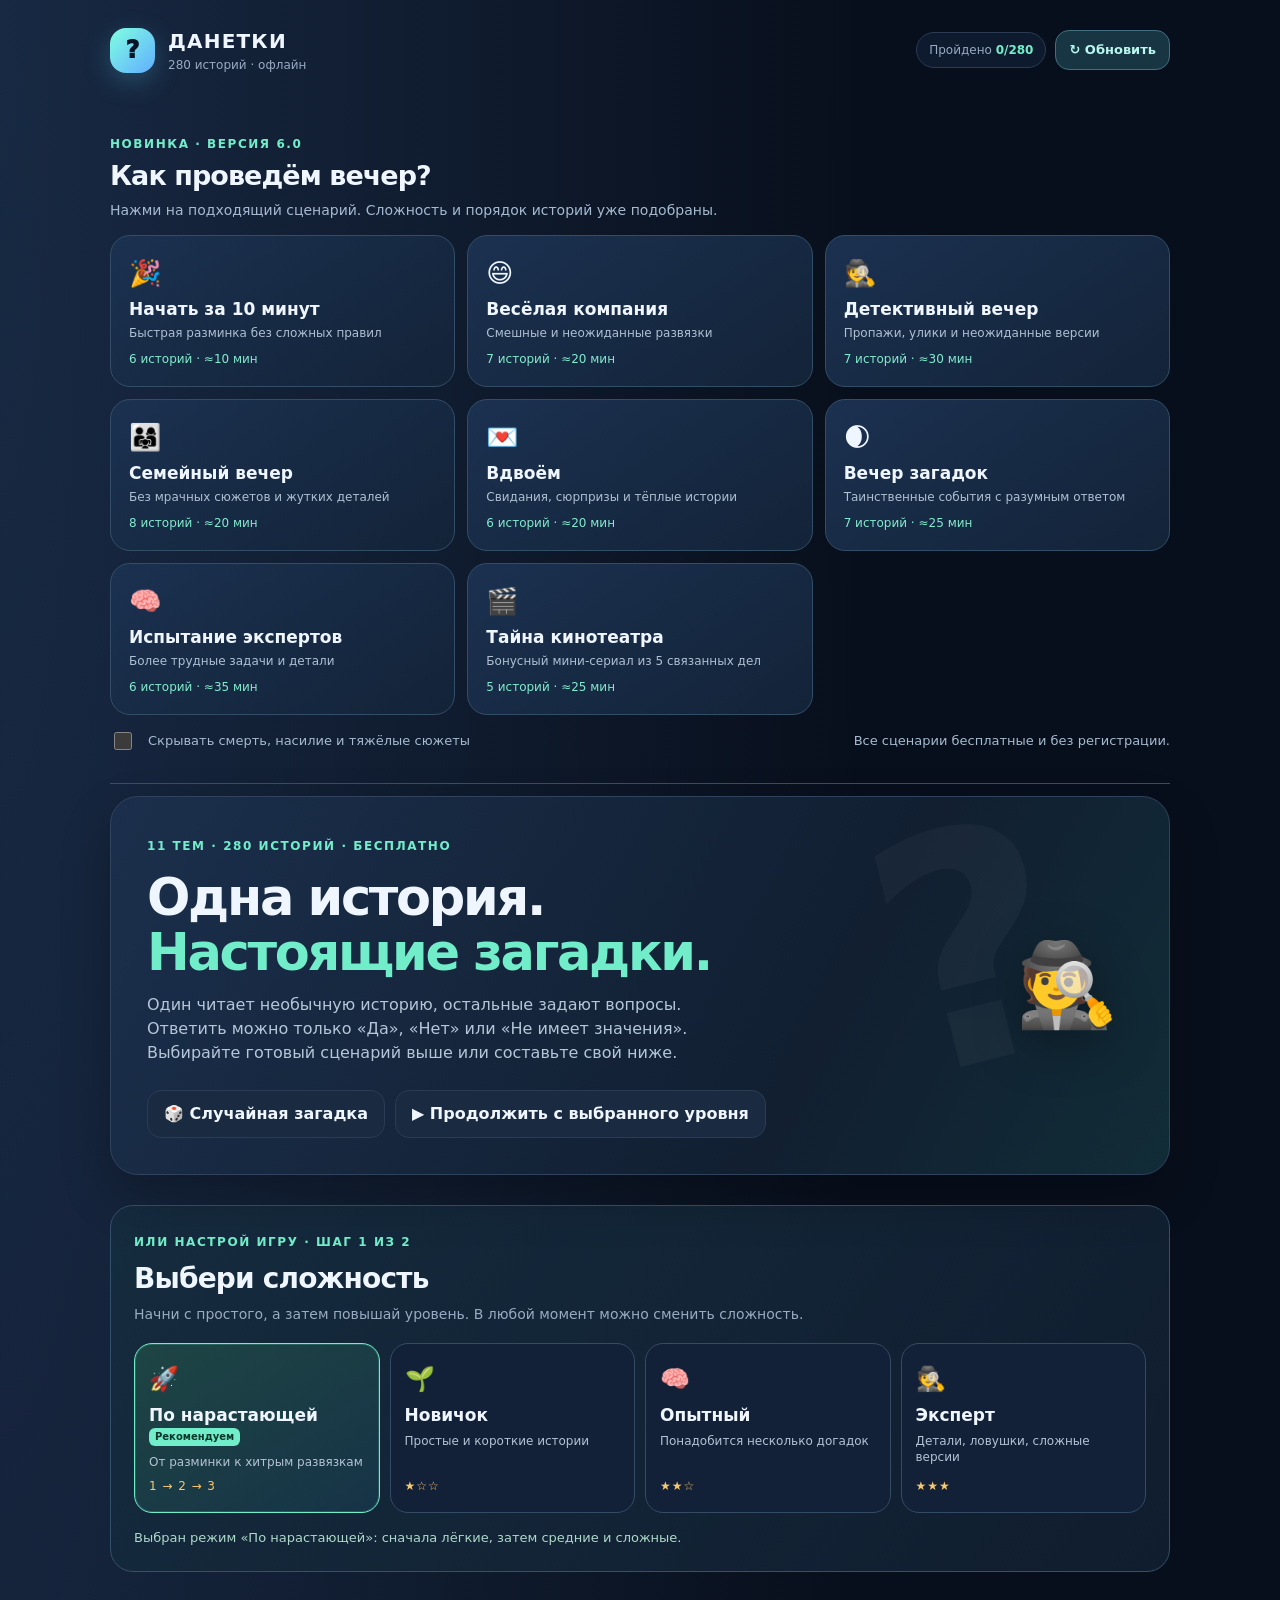
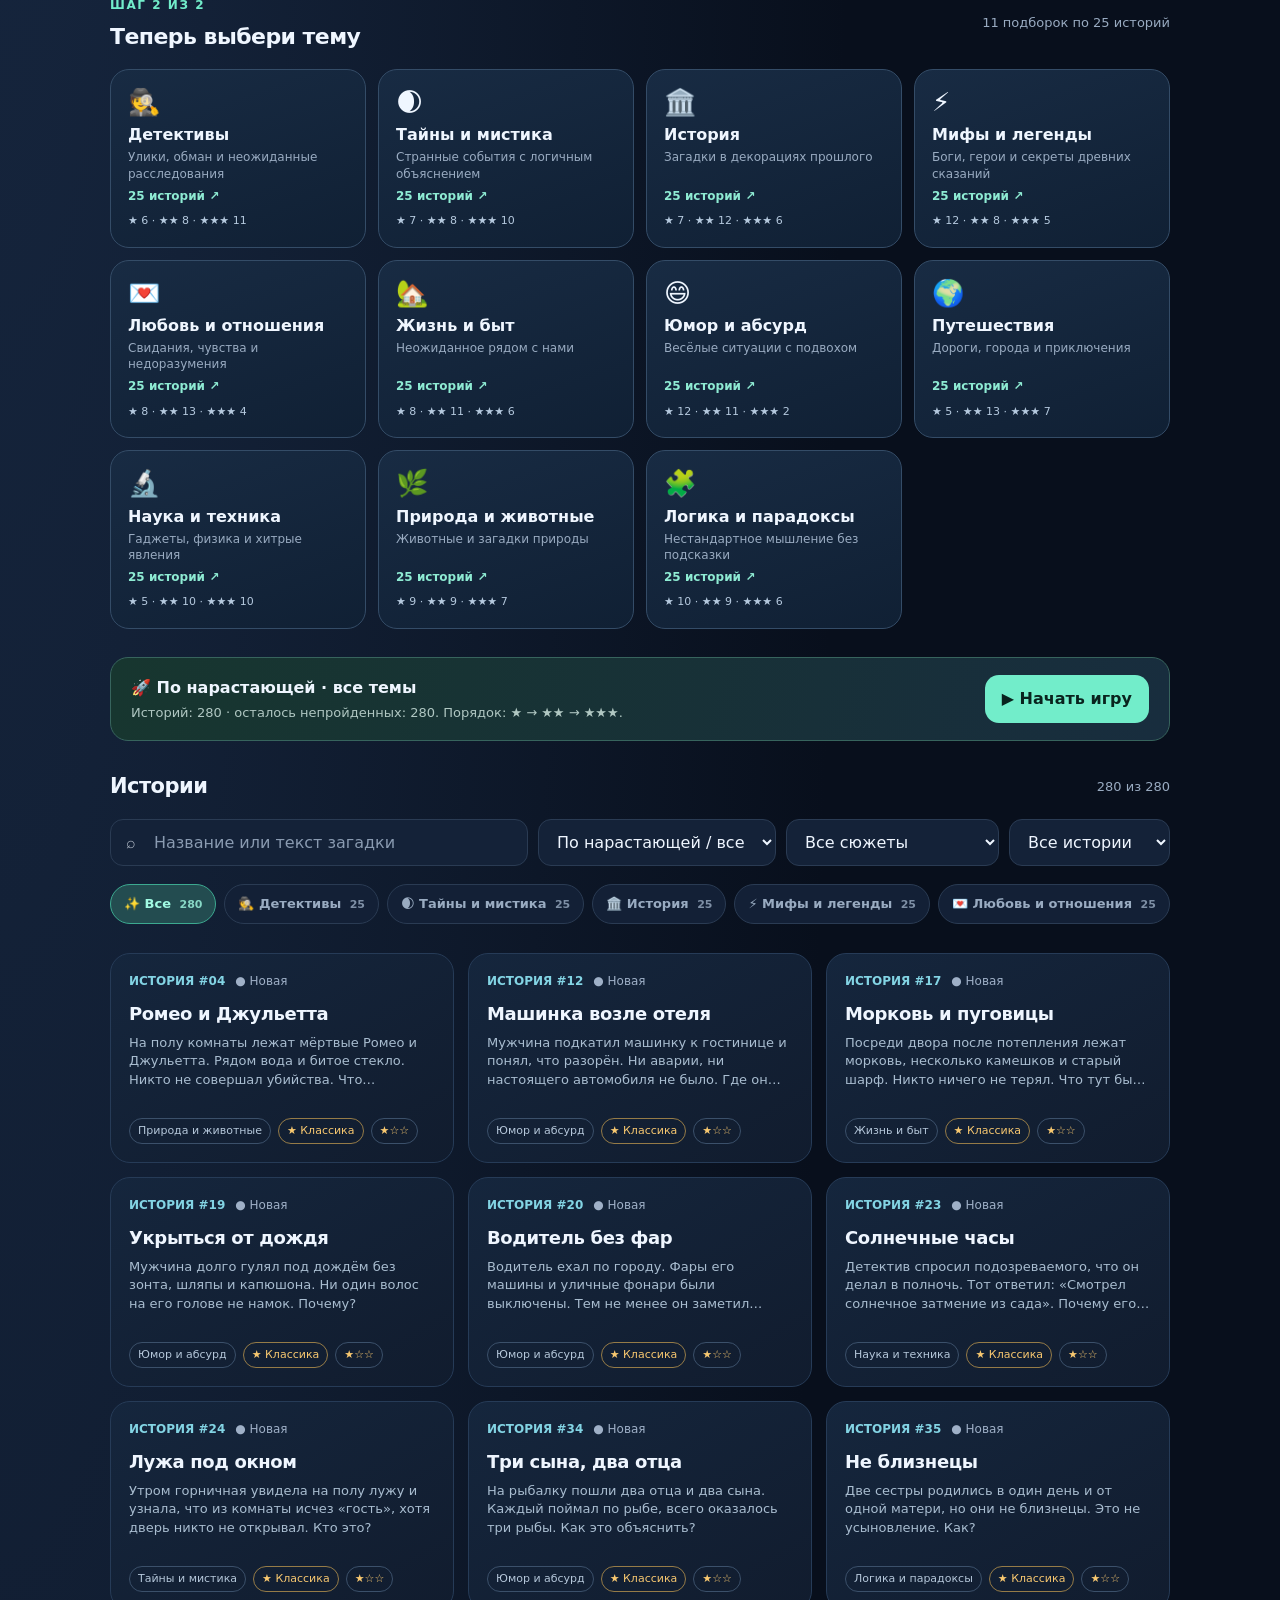
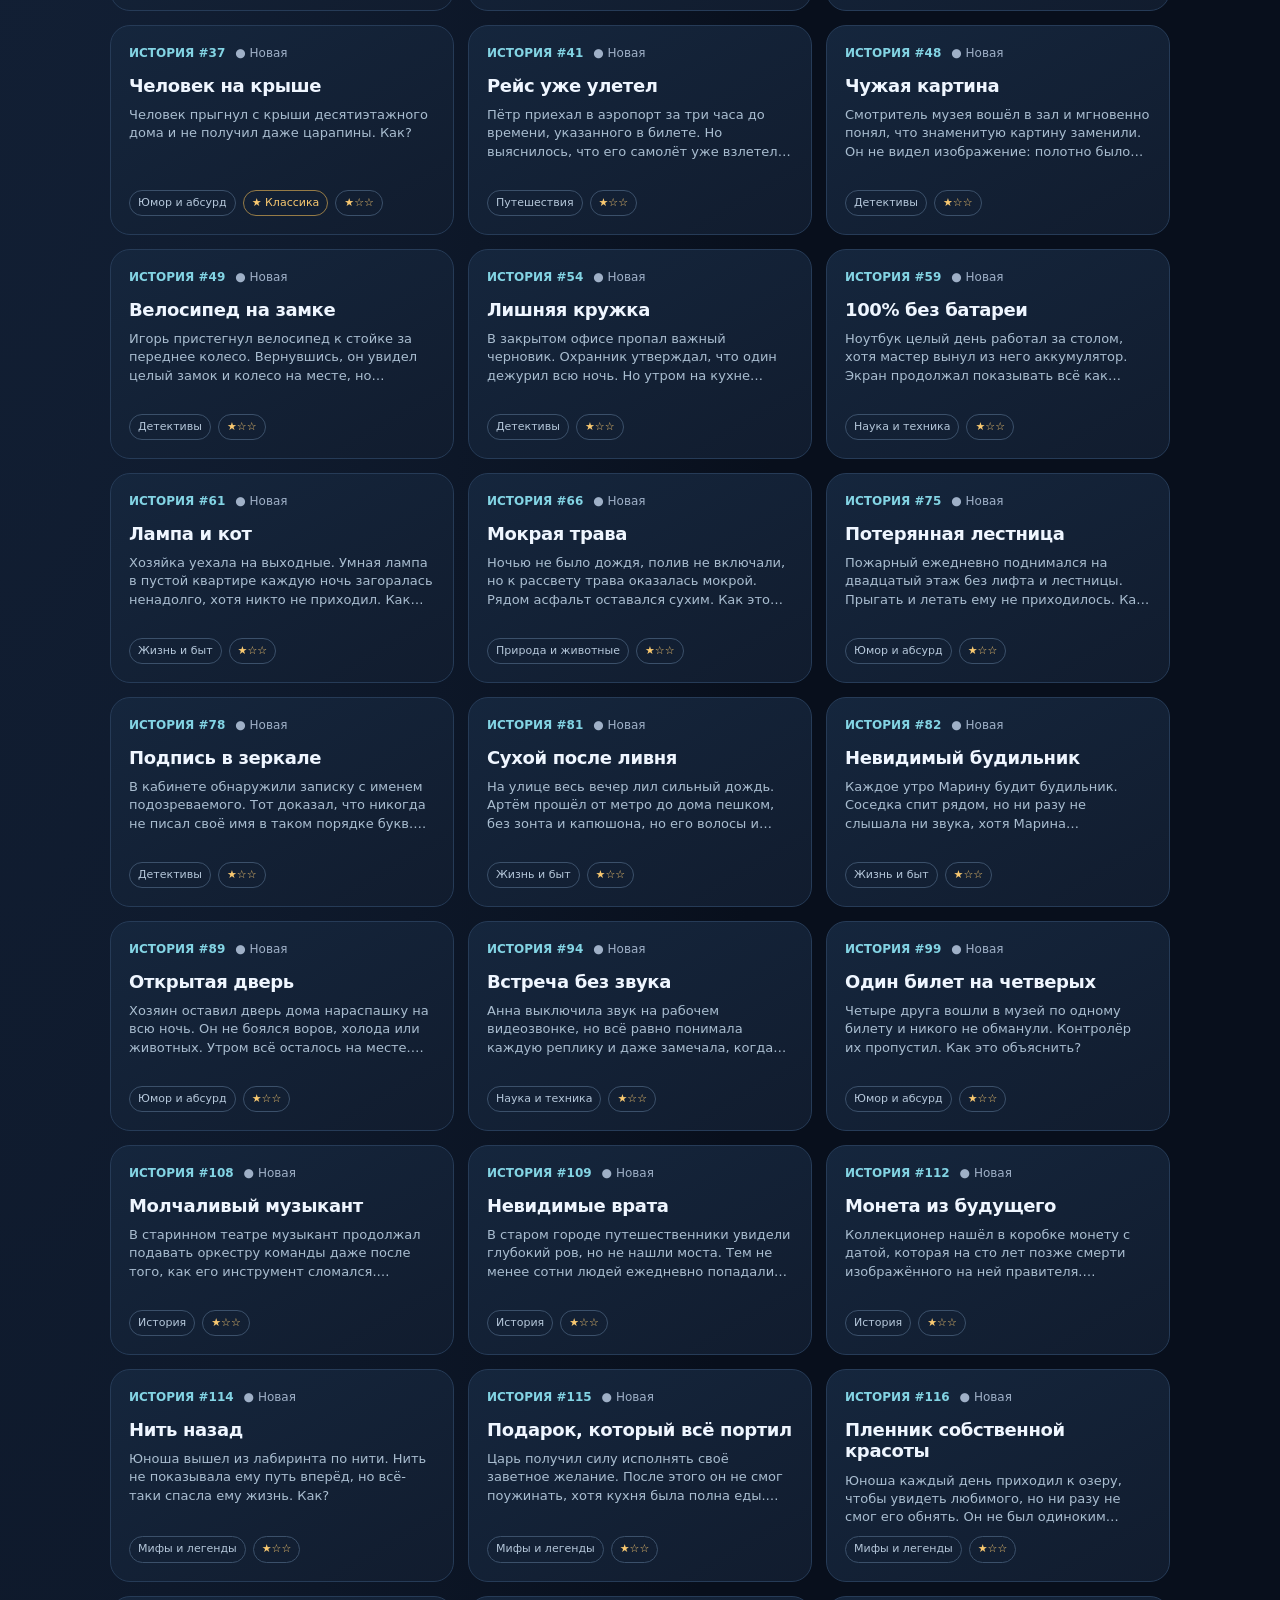
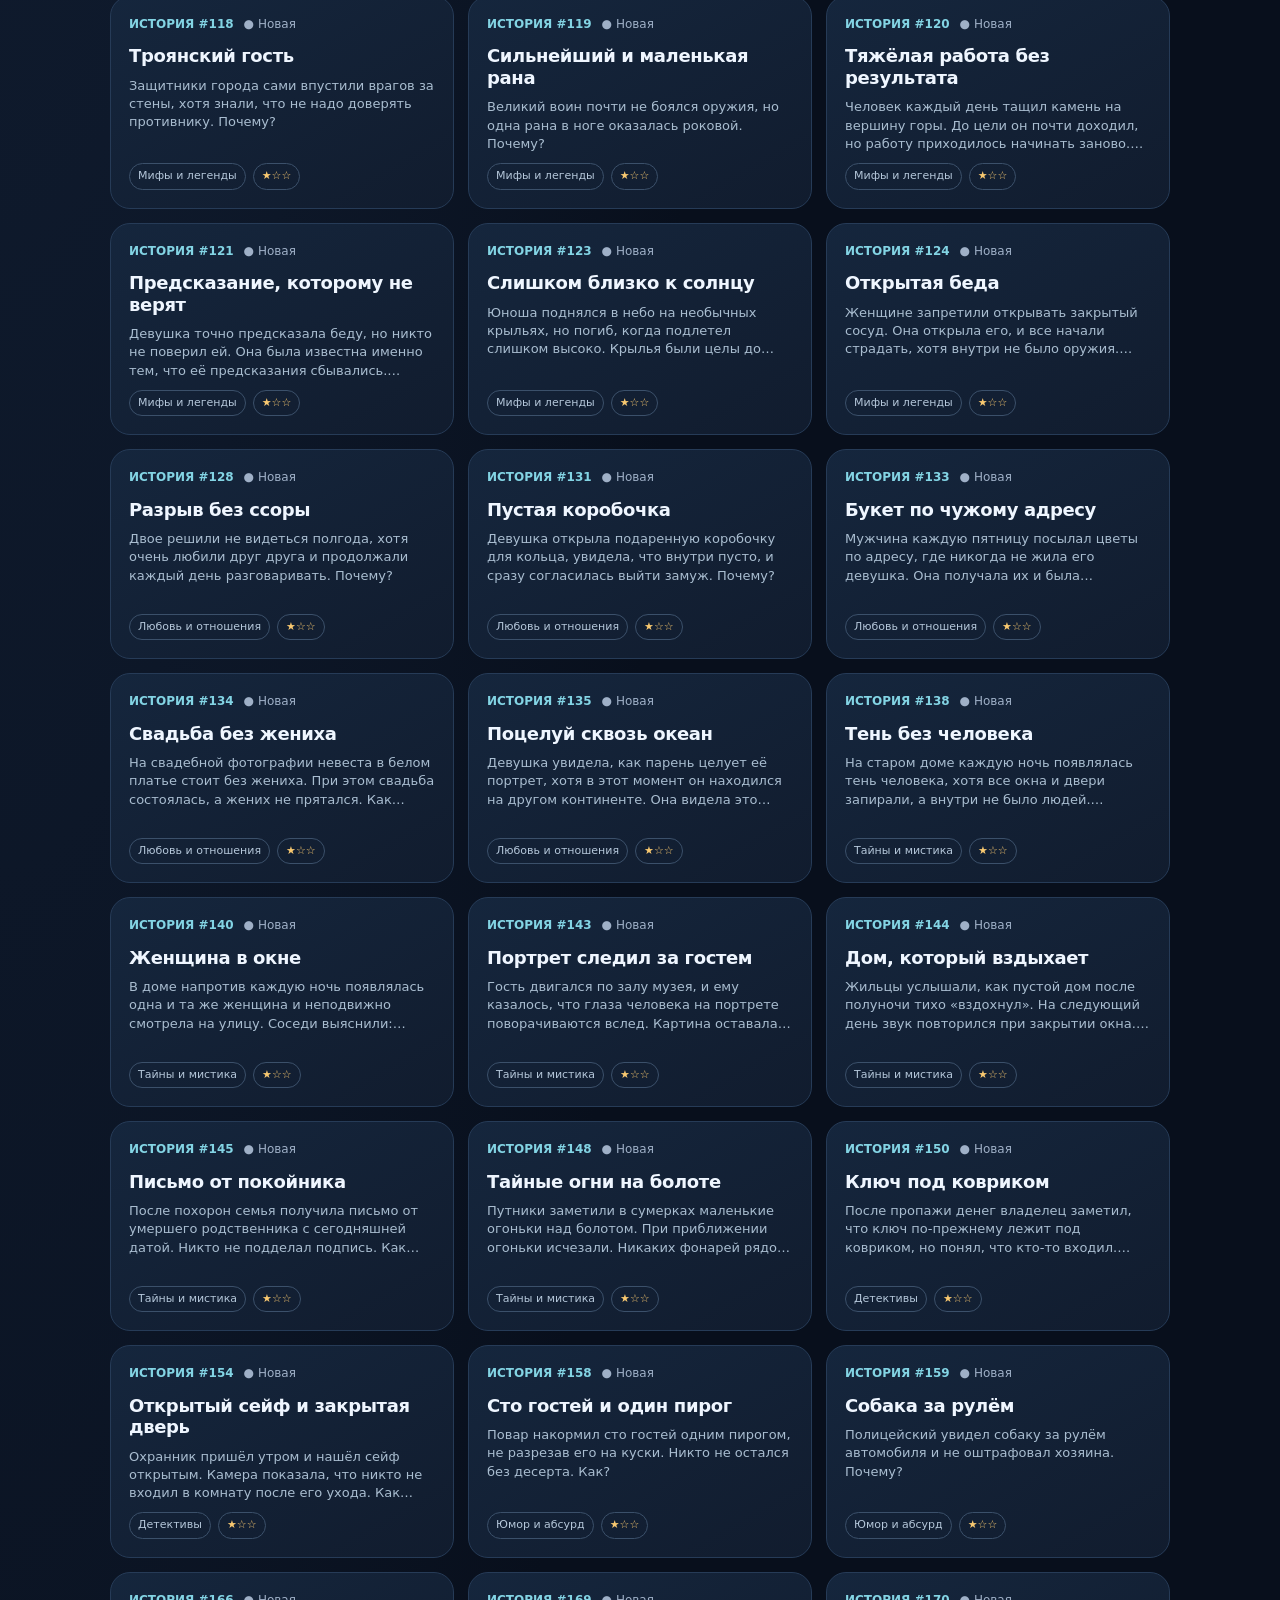
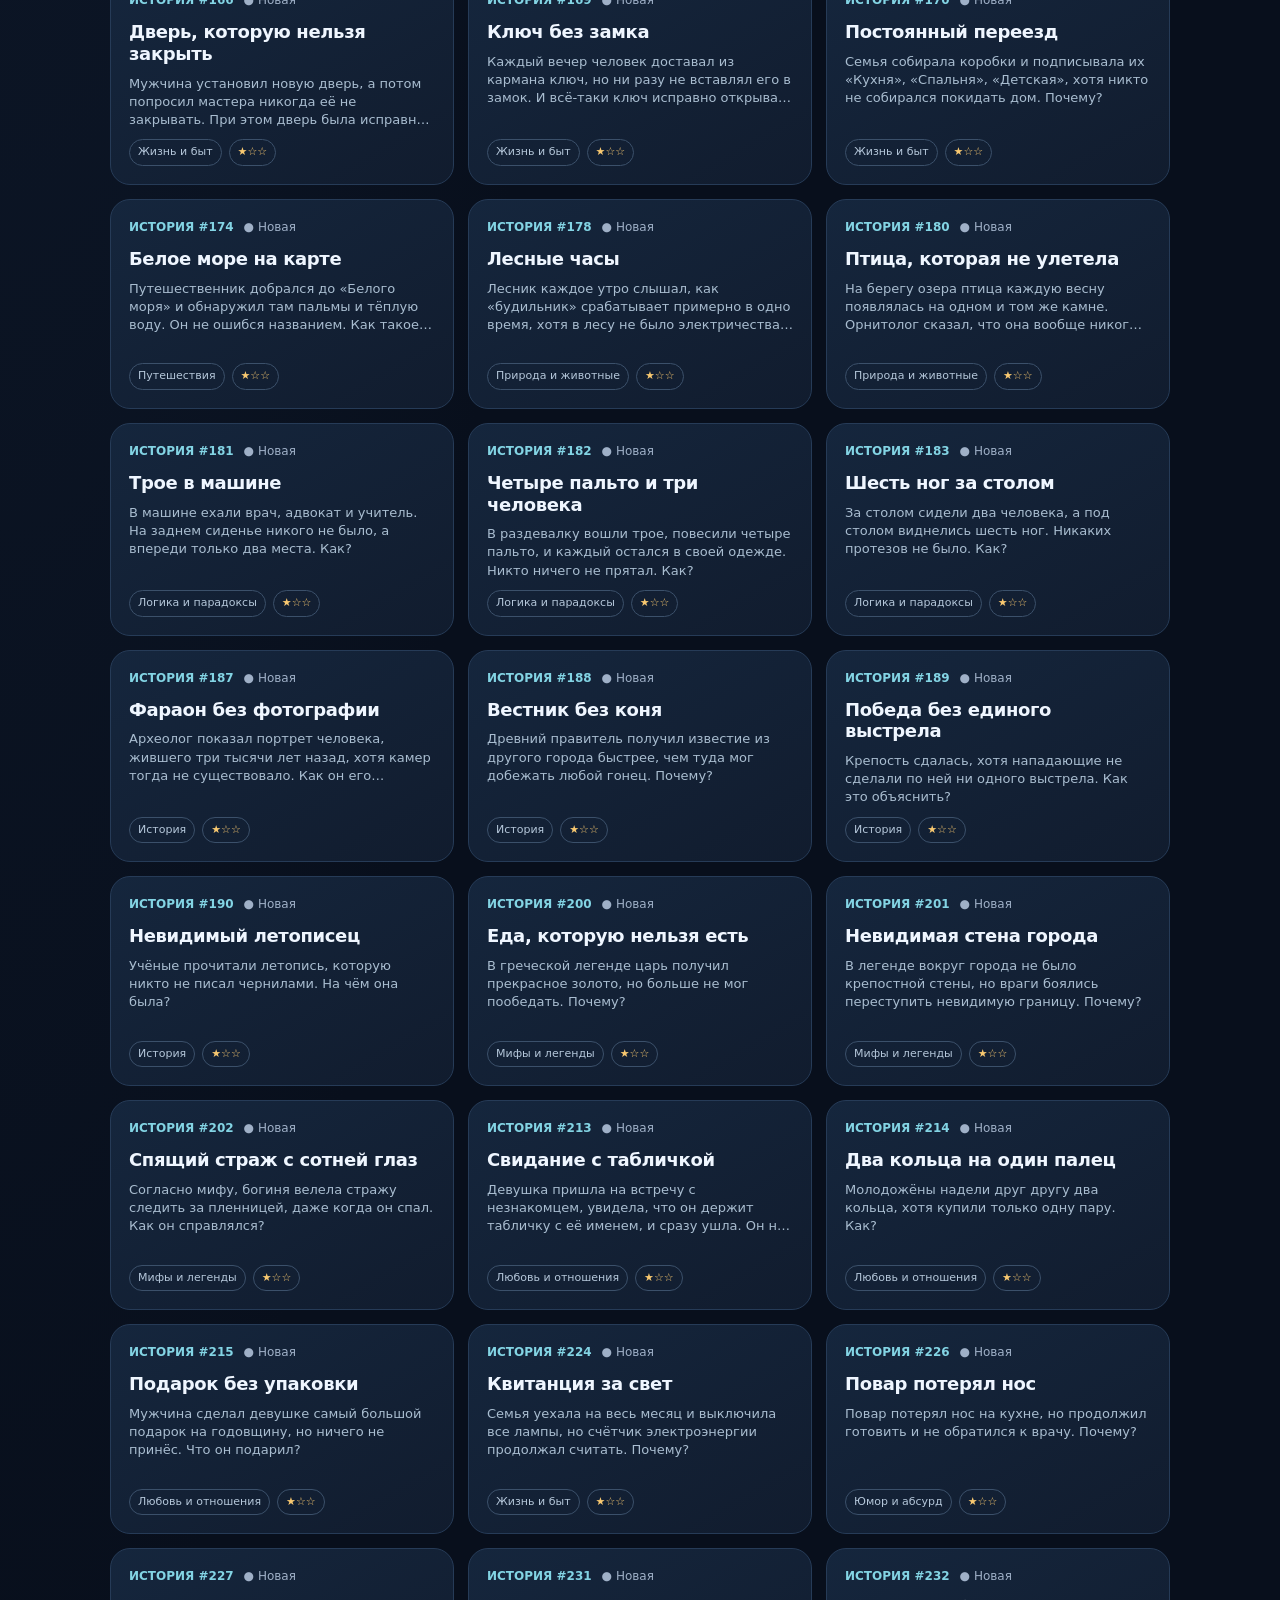
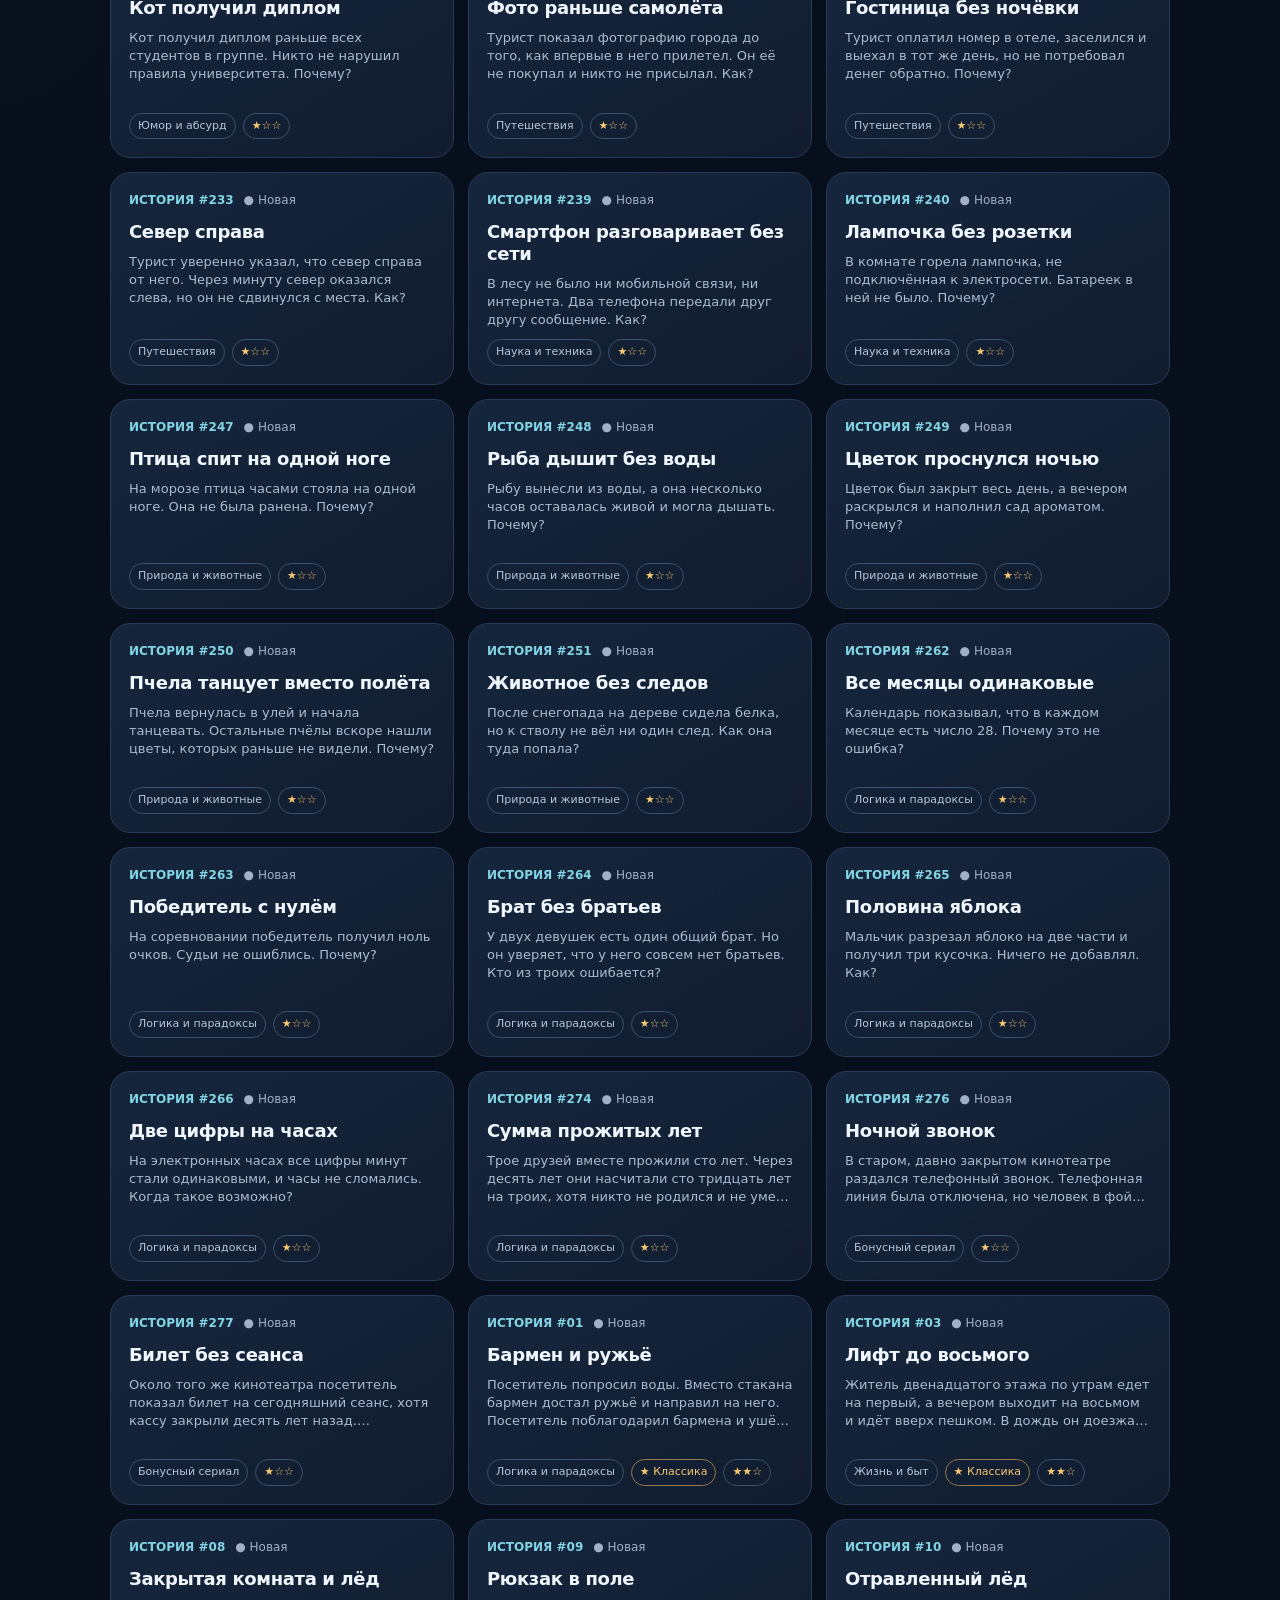
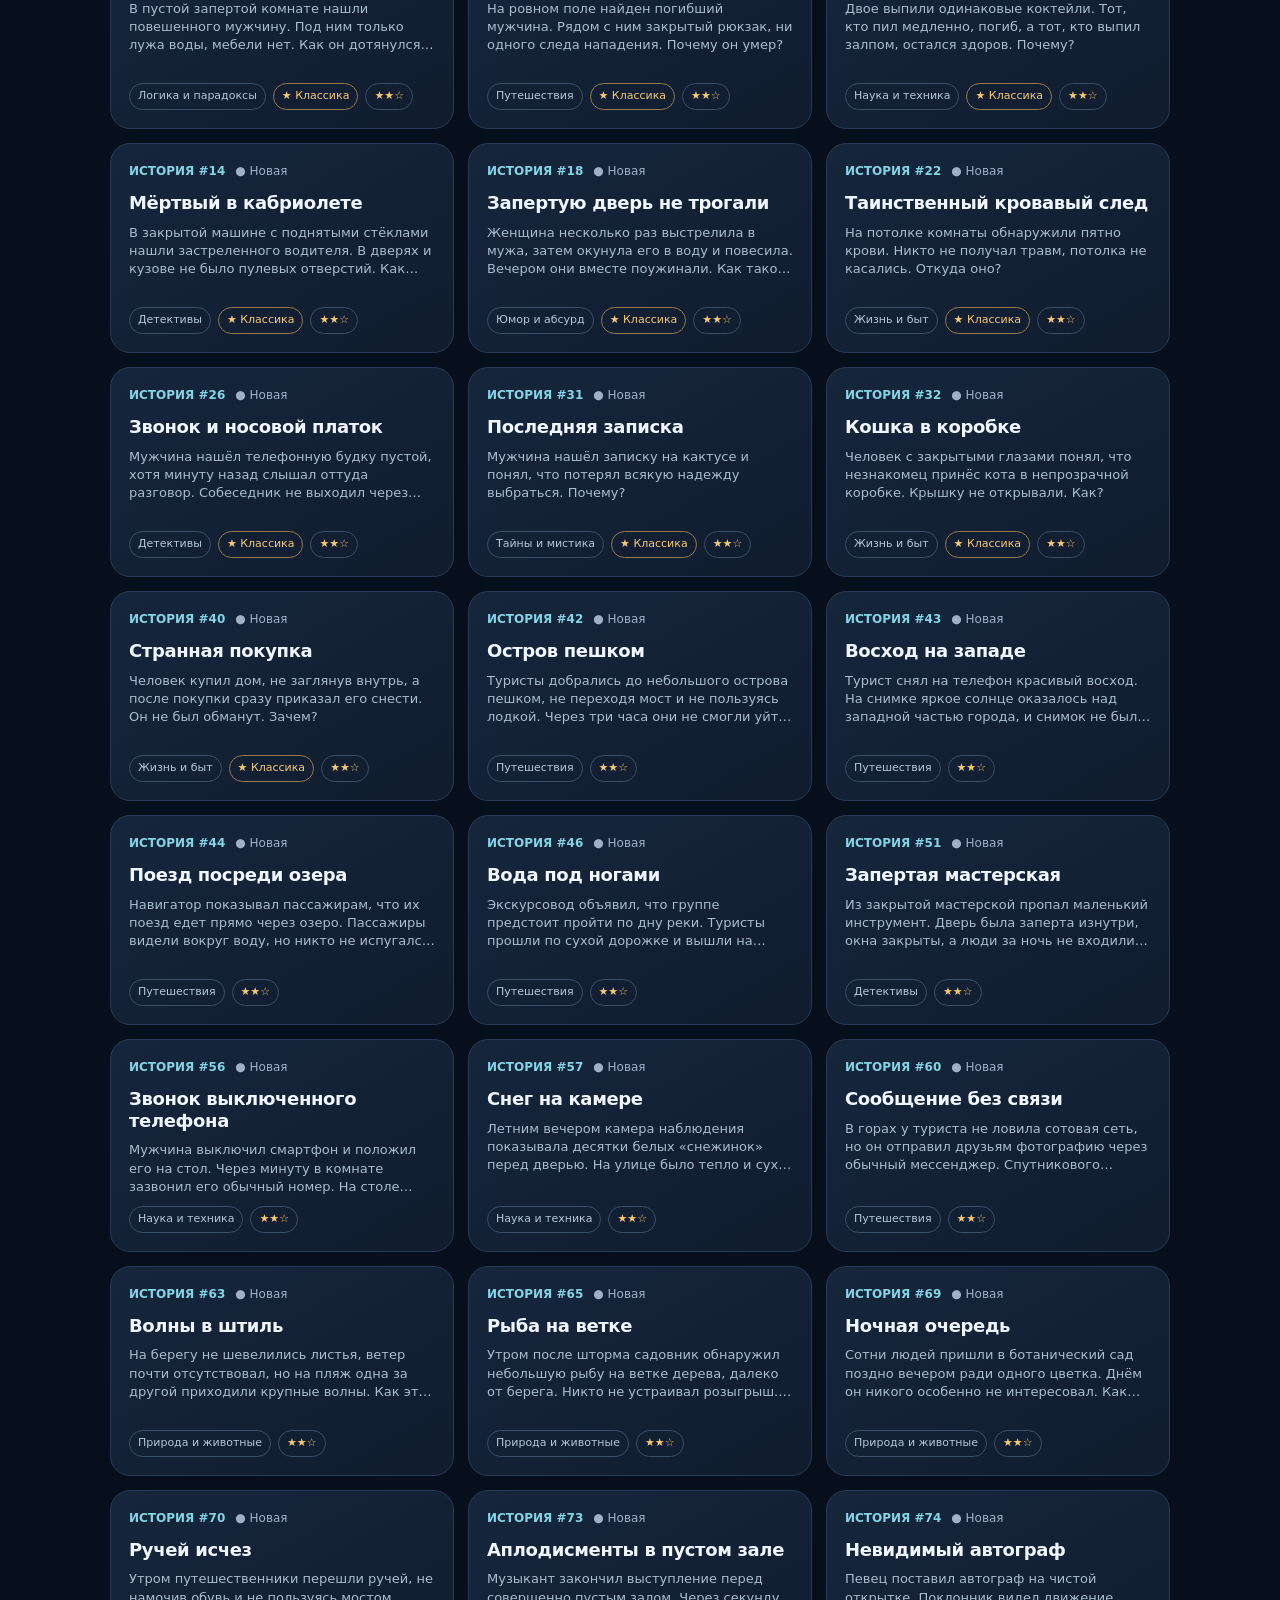
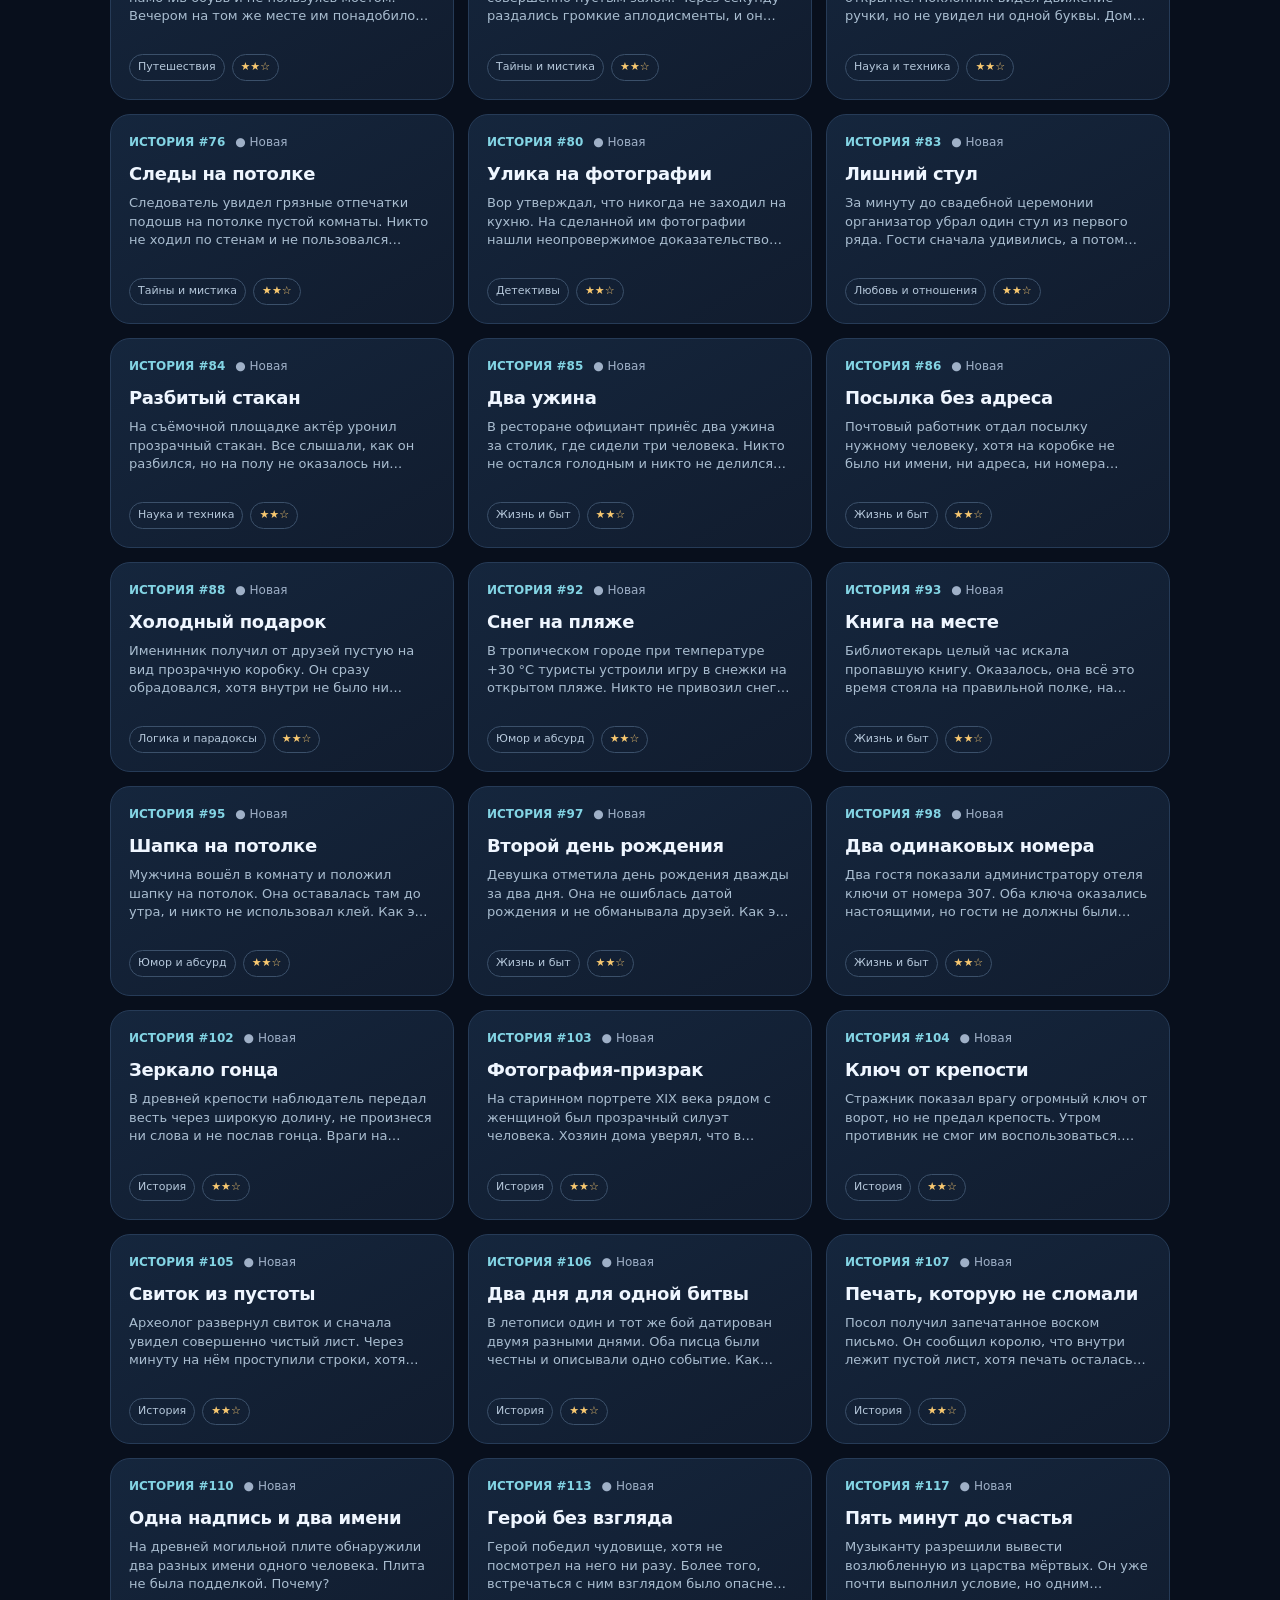
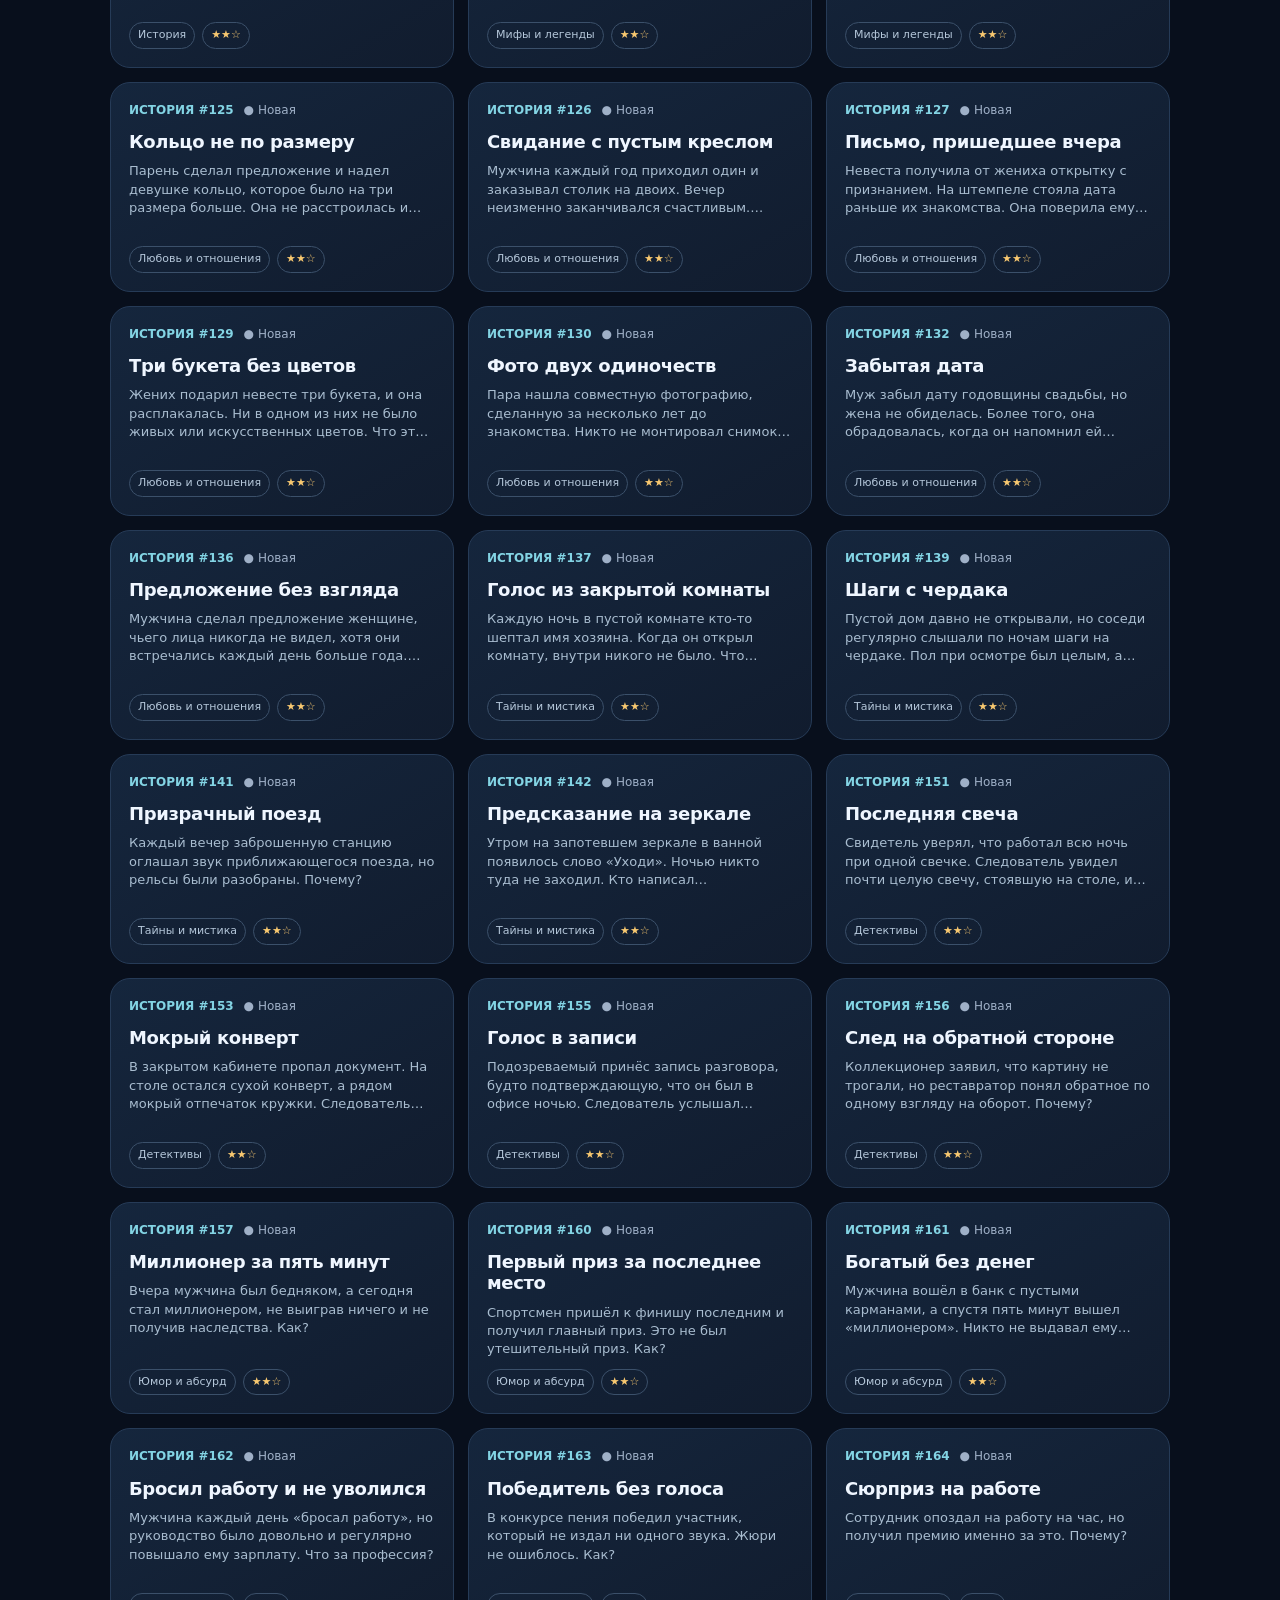
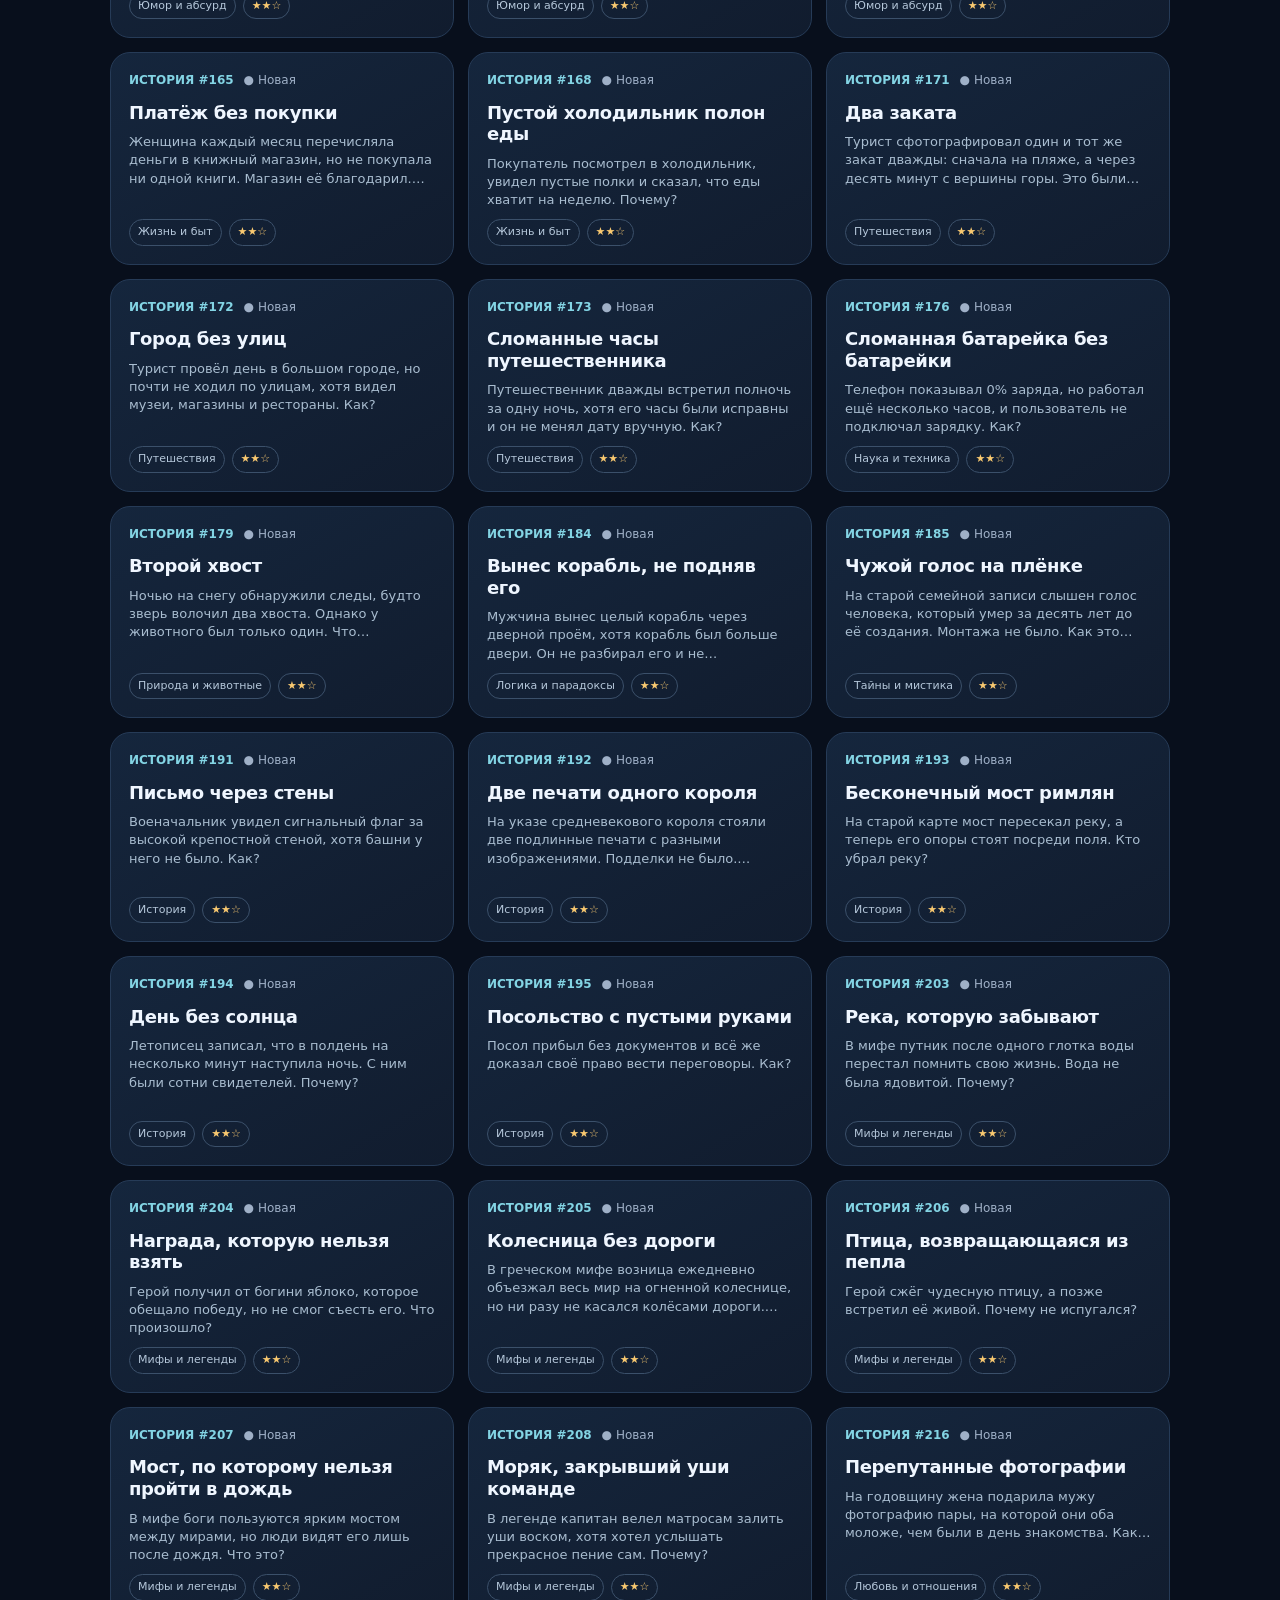
==== commit 56356dee: "Release Danetki 6.0: party sessions, safe mode, feedback, personal puzzles and bonus season" ====
--- a/danetki/index.html
+++ b/danetki/index.html
@@ -8,8 +8,10 @@
 <meta name="apple-mobile-web-app-title" content="Данетки">
 <link rel="manifest" href="./manifest.webmanifest">
 <link rel="icon" href="./icon.svg" type="image/svg+xml">
-<meta name="description" content="Данетки: 184 загадочные истории в 11 темах, классика и авторские сюжеты для компании. Полностью офлайн, с подсказками, ответами и режимом ведущего.">
-<title>Данетки 275 | 11 тем для компании</title>
+<meta name="description" content="Данетки: 280 бесплатных загадок, игровые вечера, 11 тем, подсказки, мини-сериал, семейный режим и игра без интернета.">
+<meta property="og:type" content="website"><meta property="og:title" content="Данетки: увлекательные истории для компании"><meta property="og:description" content="Игровые вечера и 280 данеток, бесплатно и без регистрации.">
+<meta name="robots" content="index,follow">
+<title>Данетки: игровые вечера, 280 историй и 11 тем</title>
 <style>
 :root{color-scheme:dark;--bg:#080f1c;--bg2:#101a2b;--surface:#121e30;--surface2:#1a2a40;--stroke:#2a3b53;--txt:#eff6ff;--muted:#99abc1;--mint:#72edca;--blue:#7ac2ff;--red:#ff8991;--gold:#f8c870;--violet:#c8a4ff;--shadow:0 22px 50px rgba(0,0,0,.23)}
 *{box-sizing:border-box}html{scroll-behavior:smooth}body{margin:0;background:radial-gradient(ellipse 90% 45% at 0% 0%,#182943 0%,transparent 75%),var(--bg);color:var(--txt);font:16px/1.52 system-ui,-apple-system,BlinkMacSystemFont,"Segoe UI",sans-serif;min-height:100vh}button,input,select{font:inherit}button{cursor:pointer;color:inherit}button:disabled{opacity:.4;cursor:not-allowed}button:focus-visible,input:focus-visible,select:focus-visible{outline:3px solid var(--mint);outline-offset:3px}::selection{background:#285f68;color:#fff}.app{max-width:1100px;margin:0 auto;padding:0 20px 110px}.top{display:flex;align-items:center;gap:14px;justify-content:space-between;padding:26px 0 28px}.brand{display:flex;gap:13px;align-items:center;text-decoration:none;color:inherit}.logo{width:45px;height:45px;border-radius:16px;background:linear-gradient(135deg,#80ffe1,#61aeff);display:grid;place-items:center;box-shadow:0 8px 26px #52bce546;color:#061525;font-size:24px;font-weight:1000}.brand strong{display:block;font-size:20px;letter-spacing:.06em}.brand small{display:block;color:var(--muted);font-size:12px}.righttop{display:flex;align-items:center;gap:9px}.pill{border:1px solid var(--stroke);background:#122136a8;border-radius:999px;padding:8px 12px;font-size:12px;color:var(--muted);white-space:nowrap}.pill b{color:var(--mint)}.hero{display:flex;align-items:center;justify-content:space-between;gap:30px;padding:36px;border:1px solid #30425c;background:linear-gradient(118deg,#1b2f4c,#111f31 66%,#112c37);border-radius:28px;box-shadow:var(--shadow);position:relative;overflow:hidden}.hero:before{content:"?";position:absolute;right:10%;top:-90px;font-size:320px;font-weight:900;color:#fff;opacity:.035;transform:rotate(-14deg);pointer-events:none}.heroText{position:relative;max-width:650px}.eyebrow{font-size:12px;font-weight:800;letter-spacing:.13em;text-transform:uppercase;color:var(--mint)}h1{margin:12px 0 12px;font-size:clamp(29px,5vw,51px);line-height:1.09;letter-spacing:-.045em}h1 em{font-style:normal;color:var(--mint)}.hero p{margin:0;color:#b5c6d8;max-width:560px}.heroArt{flex:0 0 132px;display:grid;place-items:center;font-size:82px;filter:drop-shadow(0 12px 25px #0005)}.heroActions{display:flex;gap:10px;flex-wrap:wrap;margin-top:24px}.btn{min-height:44px;border:1px solid var(--stroke);background:var(--surface2);border-radius:14px;padding:11px 16px;font-weight:750;transition:transform .12s,background .12s,border-color .12s;display:inline-flex;align-items:center;justify-content:center;gap:8px}.btn:hover{border-color:#5a789c;background:#253a54}.btn:active{transform:translateY(2px)}.primary{background:var(--mint);color:#09231e;border-color:transparent}.primary:hover{background:#9bf8df;border-color:transparent}.ghost{background:transparent}.square{min-width:44px;padding:10px}.sectionline{display:flex;gap:20px;align-items:center;justify-content:space-between;margin:30px 0 16px}.sectionline h2{font-size:21px;margin:0;letter-spacing:-.025em}.counter{font-size:13px;color:var(--muted)}.tools{display:flex;flex-wrap:wrap;gap:10px;margin:0 0 16px}.search{flex:1 1 265px;position:relative}.search span{position:absolute;top:50%;left:16px;transform:translateY(-50%);opacity:.7}.field{width:100%;height:47px;border:1px solid var(--stroke);border-radius:13px;background:#142238;color:var(--txt);padding:0 14px;outline:none}.search .field{padding-left:43px}.field::placeholder{color:#8a9bb1}select.field{width:auto;min-width:143px}.chips{display:flex;flex-wrap:wrap;gap:8px;margin-bottom:20px}.chip{padding:8px 13px;border-radius:999px;border:1px solid var(--stroke);background:#132036;color:var(--muted);font-size:13px;font-weight:750}.chip[aria-pressed=true]{background:#234c50;color:#a1fbe3;border-color:#3ca990}.library{display:grid;grid-template-columns:repeat(3,minmax(0,1fr));gap:14px}.item{display:flex;flex-direction:column;gap:10px;text-align:left;padding:18px;min-height:210px;background:linear-gradient(150deg,#15263d,#111c2e);border:1px solid #263b57;border-radius:20px;transition:transform .15s,border-color .15s,background .15s}.item:hover{transform:translateY(-3px);border-color:#66acbd}.item .itemtop{display:flex;align-items:center;justify-content:space-between;gap:10px}.item .num{color:#83d4e4;font-weight:850;font-size:12px}.item .mark{font-size:12px;color:#9fb0c7}.item h3{font-size:18px;line-height:1.2;letter-spacing:-.02em;margin:2px 0 0}.item p{margin:0;color:#a9bdd0;font-size:13px;line-height:1.4;display:-webkit-box;-webkit-line-clamp:3;-webkit-box-orient:vertical;overflow:hidden}.meta{display:flex;align-items:center;gap:7px;flex-wrap:wrap;font-size:11px;color:#b5c7da;margin-top:auto}.tag{display:inline-flex;align-items:center;border-radius:999px;border:1px solid #3b506a;padding:4px 8px}.level{color:var(--gold)}.statusdone{color:var(--mint)!important}.emptystate{grid-column:1/-1;text-align:center;padding:55px 20px;color:var(--muted);border:1px dashed var(--stroke);border-radius:20px}.game{display:none}.game.on{display:block}.catalog.off{display:none}.gameNav{display:flex;align-items:center;justify-content:space-between;gap:12px;margin:4px 0 22px}.breadcrumbs{color:var(--muted);font-size:13px}.gameGrid{display:grid;grid-template-columns:minmax(0,1.4fr) minmax(310px,.86fr);gap:20px;align-items:start}.gameMain,.host{background:linear-gradient(150deg,#17263d,#111d30);border:1px solid #2b405b;border-radius:24px;padding:27px;box-shadow:var(--shadow)}.gameMeta{display:flex;align-items:center;gap:7px;flex-wrap:wrap;color:var(--muted);font-size:12px}.gameMain h2{font-size:clamp(29px,4.2vw,44px);letter-spacing:-.045em;line-height:1.14;margin:20px 0}.storylabel{font-size:12px;letter-spacing:.13em;text-transform:uppercase;color:var(--mint);font-weight:850}.story{font-size:clamp(21px,2.8vw,29px);line-height:1.45;font-weight:650;letter-spacing:-.022em;margin:16px 0 28px}.hintbar{border-top:1px solid var(--stroke);padding-top:20px}.hintActions{display:flex;gap:9px;flex-wrap:wrap}.hint{margin-top:12px;background:#253249;border-left:3px solid var(--gold);border-radius:8px 12px 12px 8px;padding:12px 14px;font-size:14px;color:#e8d9b4}.hint b{color:#ffd484}.gameBottom{border-top:1px solid var(--stroke);padding-top:20px;margin-top:24px;display:flex;gap:8px;flex-wrap:wrap}.host{position:sticky;top:14px}.hostHeader{display:flex;align-items:center;justify-content:space-between;gap:10px}.hostHeader h3{font-size:17px;margin:0}.hostDescription{margin:8px 0 16px;color:var(--muted);font-size:13px}.answerButtons{display:grid;grid-template-columns:repeat(3,minmax(0,1fr));gap:8px}.answerButtons button{min-height:76px;border-radius:16px;font-size:17px;font-weight:900;letter-spacing:-.02em}.yes{background:#1b443b;border:1px solid #2d8a70;color:#a1fce2}.no{background:#4b2735;border:1px solid #a0516b;color:#ffbdc6}.na{background:#4d3c25;border:1px solid #ab8447;color:#ffe09a}.feedback{font-size:25px;text-align:center;font-weight:900;min-height:44px;margin:13px 0 5px;transition:opacity .2s}.feedback.muted{font-size:12px;font-weight:500;color:var(--muted);padding-top:12px}.stats{font-size:12px;color:var(--muted);display:flex;justify-content:center;gap:15px;margin-bottom:15px}.reveal{width:100%;background:#20354d;border:1px solid #526780}.solution{background:#102d2a;border:1px solid #2d7563;border-radius:16px;margin-top:14px;padding:18px}.solution h4{margin:0 0 8px;font-size:16px;color:var(--mint)}.solution p{margin:0;font-size:15px;line-height:1.6}.qaWrap{margin-top:19px}.qaWrap h4{margin:0 0 10px;font-size:14px}.qItem{display:flex;gap:8px;align-items:baseline;font-size:13px;padding:8px 0;border-bottom:1px solid #ffffff15}.qItem span{margin-left:auto;white-space:nowrap;font-weight:900}.qItem .aYes{color:var(--mint)}.qItem .aNo{color:var(--red)}.qItem .aNa{color:var(--gold)}.hostFooter{margin-top:18px;display:flex;gap:8px;flex-wrap:wrap}.hostFooter .btn{flex:1}.helper{background:#102034;border:1px solid #26445b;border-radius:20px;margin:24px 0;padding:18px 22px;color:#aebed0;font-size:14px}.helper strong{color:#e8f2ff}.footer{text-align:center;padding:28px 0;color:#798ba3;font-size:12px}.toast{position:fixed;bottom:23px;left:50%;transform:translate(-50%,20px);opacity:0;pointer-events:none;background:#e9fdf8;color:#09241d;padding:13px 19px;border-radius:15px;box-shadow:0 20px 50px #0008;font-weight:800;z-index:50;transition:.2s;white-space:nowrap;max-width:90vw;overflow:hidden;text-overflow:ellipsis}.toast.show{opacity:1;transform:translate(-50%,0)}.hidden{display:none!important}.kbd{display:inline-flex;padding:1px 6px;border-radius:5px;background:#20334b;border:1px solid #36526d;font-size:11px}.modalback{display:none;position:fixed;inset:0;background:#030911cd;z-index:80;align-items:center;justify-content:center;padding:18px}.modalback.on{display:flex}.modal{max-width:440px;background:#15253b;border:1px solid #44607c;border-radius:24px;padding:28px;box-shadow:0 20px 100px #0009}.modal h3{margin:0 0 10px;font-size:23px}.modal p{color:var(--muted);margin:0 0 22px}.modalButtons{display:flex;gap:10px;justify-content:flex-end}.noscript{padding:20px;color:#fff}
@@ -51,19 +53,28 @@
 .levelMark{font-size:12px;color:#ebc978}.levelProgress{font-size:12px;color:#aabccf}
 @media(max-width:850px){.levelGrid{grid-template-columns:repeat(2,minmax(0,1fr))}.levelCard{min-height:140px}}
 @media(max-width:530px){.levelPicker{padding:15px;margin:18px 0}.levelGrid{gap:9px}.levelCard{min-height:151px;padding:13px 11px;border-radius:14px}.levelCard strong{font-size:14px}.levelCard strong small{font-size:9px;margin-top:3px}.levelCard>span:not(.levelEmoji){font-size:11px}.stepTitle h2{font-size:22px}.startPanel{flex-wrap:wrap;padding:15px}.startPanel .btn{width:100%}.topicCard .levelMix{font-size:10px}.hero{padding:24px 19px}}
+
+/* Данетки 6.0: игровые вечера, безопасные подборки и настройки. */
+.partySection{margin:28px 0 14px}.partyHead{display:flex;gap:12px;align-items:end;justify-content:space-between;margin:0 0 14px}.partyHead h2{font-size:27px;margin:0 0 4px;letter-spacing:-.035em}.partyHead p{margin:0;color:#a5bad0;font-size:14px}.partyGrid{display:grid;grid-template-columns:repeat(3,minmax(0,1fr));gap:12px}.partyCard{padding:18px;min-height:152px;text-align:left;border:1px solid #324e67;border-radius:20px;background:linear-gradient(145deg,#1b3150,#132338);display:flex;flex-direction:column;align-items:flex-start;gap:5px;transition:transform .12s,border-color .12s}.partyCard:hover{border-color:#68dfc2;transform:translateY(-2px)}.partyCard .bigIcon{font-size:26px}.partyCard strong{font-size:17px;line-height:1.2}.partyCard .partySubtitle{color:#aec0d1;font-size:12px}.partyCard .partyTime{color:#83ebcd;font-size:12px;margin-top:auto}.partyOptions{display:flex;justify-content:space-between;align-items:center;gap:14px;flex-wrap:wrap;margin-top:14px;color:#a5bbcf;font-size:13px}.partyOptions label{display:flex;align-items:center;gap:8px;cursor:pointer}.partyOptions input{accent-color:#72edca;width:18px;height:18px}.sessionRibbon{padding:12px 16px;background:#16423d;border:1px solid #3e9d8b;border-radius:16px;margin:0 0 15px;display:flex;justify-content:space-between;align-items:center;gap:12px;flex-wrap:wrap}.sessionRibbon strong{color:#d2fff1;font-size:14px}.sessionRibbon small{display:block;color:#abd2c9;font-size:12px}.sessionButtons{display:flex;gap:7px}.sessionButtons .btn{padding:8px 12px;min-height:37px;font-size:12px}.reviewPanel,.toolPanel,.feedbackCard{background:linear-gradient(150deg,#17283e,#111e30);border:1px solid #334960;border-radius:19px;padding:18px;margin-top:18px}.reviewPanel h3,.toolPanel h3,.feedbackCard h3{font-size:18px;margin:0 0 6px}.reviewPanel p,.toolPanel p,.feedbackCard p{font-size:13px;color:#aabed3;margin:0 0 12px}.reviewButtons{display:flex;gap:7px;flex-wrap:wrap}.reviewButtons button{min-width:43px;min-height:43px;border:1px solid #3a5470;background:#1a3546;border-radius:12px;font-size:19px}.reviewButtons button[aria-pressed=true]{background:#735d24;border-color:#f5d17f;color:#ffeba9}.flagButtons{display:flex;gap:8px;flex-wrap:wrap;margin-top:12px}.flagButtons .btn{font-size:12px;padding:8px 10px;min-height:37px}.flagButtons [aria-pressed=true]{background:#5b3b40;border-color:#e9a6ab}.toolRow{display:flex;gap:8px;flex-wrap:wrap;align-items:center}.toolRow .btn{font-size:13px;min-height:40px}.toolRow input,.toolRow textarea,.toolRow select{background:#112137;border:1px solid #42607b;border-radius:12px;padding:10px;color:#eff7ff;min-width:0}.toolRow textarea{width:100%;resize:vertical;min-height:64px}.autoResult{padding:10px 12px;background:#0e3041;border:1px solid #335e70;border-radius:12px;margin-top:10px;font-size:14px}.extrasSection{margin:28px 0}.extrasGrid{display:grid;grid-template-columns:repeat(2,minmax(0,1fr));gap:15px}.extrasSection details{border:1px solid #36536e;border-radius:18px;background:#112137;padding:15px}.extrasSection summary{font-size:17px;font-weight:780;cursor:pointer}.extrasSection details p{color:#9fb3c9;font-size:13px}.extrasSection input,.extrasSection textarea,.extrasSection select{width:100%;padding:10px;background:#0d1a2b;border:1px solid #36536e;border-radius:10px;color:var(--txt);font:inherit}.extrasSection textarea{min-height:72px;resize:vertical}.extrasSection label{font-size:13px;font-weight:600;display:block;margin-top:10px}.extrasSection label input,.extrasSection label textarea{margin-top:4px}.extrasSection .btn{margin-top:10px}.extraButtons{display:flex;gap:7px;flex-wrap:wrap}.privacyText{color:#a6c7c0;font-size:12px}.playerBanner{background:#234b4b;border:1px solid #5caead;border-radius:16px;padding:15px;margin-bottom:15px;display:none;justify-content:space-between;align-items:center;gap:10px}.playerBanner strong{font-size:15px}body.playerMode .playerBanner{display:flex}body.playerMode .host,body.playerMode .hintbar,body.playerMode .gameBottom,body.playerMode .reviewPanel{display:none!important}body.playerMode .gameGrid{grid-template-columns:1fr}body.playerMode .gameMain{max-width:800px;width:100%;margin:auto}body.playerMode .story{font-size:clamp(24px,4vw,38px)}body.playerMode .gameMeta{opacity:.9}.finishPanel{display:none;border:1px solid #418f83;background:#14372e;border-radius:20px;padding:24px;margin:18px 0}.finishPanel.on{display:block}.finishPanel h3{font-size:23px;margin:0 0 10px}.finishPanel p{color:#b8e2d8}.countSummary{display:flex;gap:12px;flex-wrap:wrap;margin:12px 0}.countSummary strong{padding:10px 12px;background:#1d5145;border-radius:12px}.pillBeta{display:inline-block;background:#31425a;border-radius:6px;padding:2px 6px;font-size:10px;color:#d0e2f4;vertical-align:middle}.editPrompt{font-size:12px;color:#b7cecd}.sessionActions{display:flex;gap:8px;flex-wrap:wrap;margin-top:12px}.sessionActions .btn{flex:1;font-size:13px;min-height:45px}.miniBtn{font-size:12px;padding:9px 11px;min-height:40px}.sectionDivide{border-top:1px solid #31506d;margin-top:30px;padding-top:12px}.inlineStatus{font-size:12px;color:#91c5b8;margin-top:8px;min-height:17px}.extraTag{display:inline-block;border:1px solid #50786f;color:#acfbda;border-radius:999px;font-size:10px;padding:3px 6px}.inputCheck{margin-right:8px;accent-color:#65e4bf}.v6bar{display:flex;flex-wrap:wrap;gap:9px;margin-top:16px}.v6bar .btn{font-size:13px;min-height:40px}.hiddenV6{display:none!important}
+@media(max-width:950px){.partyGrid{grid-template-columns:repeat(2,minmax(0,1fr))}}@media(max-width:610px){.partyGrid{grid-template-columns:repeat(2,minmax(0,1fr));gap:9px}.partyCard{padding:13px;min-height:145px;border-radius:16px}.partyCard strong{font-size:14px}.partyCard .partySubtitle{font-size:11px}.partyHead h2{font-size:23px}.extrasGrid{grid-template-columns:1fr}.sessionRibbon{padding:11px}.sessionButtons{width:100%}.sessionButtons .btn{flex:1}.partyOptions{align-items:flex-start;justify-content:stretch}.toolRow input{width:100%}.playerBanner{align-items:flex-start}}
 </style>
 </head>
 <body>
 <div class="app">
 <header class="top">
- <a class="brand" href="#catalog" id="logoHome" aria-label="Открыть каталог"><span class="logo">?</span><span><strong>ДАНЕТКИ</strong><small>275 историй · офлайн</small></span></a>
- <div class="righttop"><span class="pill progressPill">Пройдено <b id="doneTop">0/275</b></span><button id="checkUpdate" class="btn updateBtn" type="button" aria-label="Проверить и установить обновление игры">↻ Обновить</button></div>
+ <a class="brand" href="#catalog" id="logoHome" aria-label="Открыть каталог"><span class="logo">?</span><span><strong>ДАНЕТКИ</strong><small>280 историй · офлайн</small></span></a>
+ <div class="righttop"><span class="pill progressPill">Пройдено <b id="doneTop">0/280</b></span><button id="checkUpdate" class="btn updateBtn" type="button" aria-label="Проверить и установить обновление игры">↻ Обновить</button></div>
 </header>
 <main>
 <section id="catalog" class="catalog">
- <div class="hero"><div class="heroText"><span class="eyebrow">11 тем · 275 историй · бесплатно</span><h1>Одна история.<br><em>Настоящие загадки.</em></h1><p>В сборнике 275 историй: детективы, мифы, тайны, романтика, история, юмор и повседневные случаи. Есть классические данетки и новые оригинальные загадки. Ведущий читает загадочную ситуацию. Остальные раскрывают её, задавая вопросы, на которые можно ответить только «Да», «Нет» или «Не имеет значения».</p><div class="heroActions"><button class="btn" id="randomHero">🎲 Случайная загадка</button><button class="btn" id="startUnplayed">▶ Продолжить с выбранного уровня</button></div></div><div class="heroArt" aria-hidden="true">🕵️</div></div>
+ <section id="partySection" class="partySection" aria-label="Готовые игровые вечера">
+  <div class="partyHead"><div><span class="eyebrow">НОВИНКА · ВЕРСИЯ 6.0</span><h2>Как проведём вечер?</h2><p>Нажми на подходящий сценарий. Сложность и порядок историй уже подобраны.</p></div><button class="btn ghost miniBtn hiddenV6" id="resumeParty">▶ Продолжить партию</button></div>
+  <div class="partyGrid" id="partyGrid"></div>
+  <div class="partyOptions"><label><input type="checkbox" id="hideDark" class="inputCheck">Скрывать смерть, насилие и тяжёлые сюжеты</label><span>Все сценарии бесплатные и без регистрации.</span></div>
+</section><div class="sectionDivide"></div>
+<div class="hero"><div class="heroText"><span class="eyebrow">11 тем · 280 историй · бесплатно</span><h1>Одна история.<br><em>Настоящие загадки.</em></h1><p>Один читает необычную историю, остальные задают вопросы. Ответить можно только «Да», «Нет» или «Не имеет значения». Выбирайте готовый сценарий выше или составьте свой ниже.</p><div class="heroActions"><button class="btn" id="randomHero">🎲 Случайная загадка</button><button class="btn" id="startUnplayed">▶ Продолжить с выбранного уровня</button></div></div><div class="heroArt" aria-hidden="true">🕵️</div></div>
  <section class="levelPicker" id="levelPicker" aria-label="Шаг 1. Выбор сложности">
- <div class="stepTitle"><span class="eyebrow">ШАГ 1 ИЗ 2</span><h2>Выбери сложность</h2><p>Начни с простого, а затем повышай уровень. В любой момент можно сменить сложность.</p></div>
+ <div class="stepTitle"><span class="eyebrow">ИЛИ НАСТРОЙ ИГРУ · ШАГ 1 ИЗ 2</span><h2>Выбери сложность</h2><p>Начни с простого, а затем повышай уровень. В любой момент можно сменить сложность.</p></div>
  <div class="levelGrid" id="levelGrid">
   <button type="button" class="levelCard" data-mode="progressive" aria-pressed="true"><span class="levelEmoji">🚀</span><strong>По нарастающей <small>Рекомендуем</small></strong><span>От разминки к хитрым развязкам</span><em>1 → 2 → 3</em></button>
   <button type="button" class="levelCard" data-mode="1" aria-pressed="false"><span class="levelEmoji">🌱</span><strong>Новичок</strong><span>Простые и короткие истории</span><em>★☆☆</em></button>
@@ -78,38 +89,64 @@
  <div class="tools"><label class="search"><span aria-hidden="true">⌕</span><input type="search" class="field" id="search" placeholder="Название или текст загадки" aria-label="Поиск по историям"></label><select class="field" id="difficulty" aria-label="Сложность"><option value="all">По нарастающей / все</option><option value="1">Лёгкие</option><option value="2">Средние</option><option value="3">Сложные</option></select><select class="field" id="originFilter" aria-label="Происхождение истории"><option value="all">Все сюжеты</option><option value="classic">★ Классика</option><option value="original">Авторские истории</option></select><select class="field" id="progress" aria-label="Статус"><option value="all">Все истории</option><option value="new">Не сыграны</option><option value="done">Пройденные</option><option value="fav">Избранное ♥</option></select></div>
  <div class="chips" id="chips" aria-label="Категории"></div>
  <div class="library" id="library"></div>
+<section class="extrasSection" aria-label="Дополнительные возможности">
+  <div class="sectionline"><h2>Ещё больше возможностей</h2><span class="counter">Без аккаунта и рекламы</span></div>
+  <div class="extrasGrid">
+   <details id="creator"><summary>✍️ Придумать свою данетку</summary><p>История хранится только на этом устройстве. Перед публикацией для других её нужно проверить и модерировать.</p>
+     <form id="customForm"><label>Название<input name="title" minlength="5" maxlength="90" required placeholder="Тайна конверта"></label>
+     <label>История для игроков<textarea name="story" minlength="20" maxlength="800" required placeholder="Однажды человек... Почему?"></textarea></label>
+     <label>Развязка для ведущего<textarea name="solution" minlength="20" maxlength="1200" required placeholder="На самом деле..."></textarea></label>
+     <label>Первая подсказка<input name="hint1" maxlength="200"></label><label>Вторая подсказка<input name="hint2" maxlength="200"></label>
+     <label>Сложность<select name="level"><option value="1">Новичок</option><option value="2" selected>Опытный</option><option value="3">Эксперт</option></select></label>
+     <label><input type="checkbox" name="sensitive" class="inputCheck" style="width:auto">Мрачные детали / жестокость</label>
+     <div class="extraButtons"><button type="submit" class="btn primary">Добавить в мои истории</button><button id="exportStories" type="button" class="btn">Экспортировать мои</button></div>
+     </form>
+   </details>
+   <details id="settingsData"><summary>📊 Мои данные и отзывы</summary><p>Сайт не собирает статистику на сервере. Экспорт можно добровольно отправить редактору для улучшения историй.</p>
+     <label><input type="checkbox" id="metricToggle" class="inputCheck" style="width:auto">Вести подробный журнал партий только на этом устройстве</label>
+     <p id="privacyStatus" class="privacyText"></p><p id="localStats" class="privacyText"></p><div class="extraButtons"><button id="exportData" class="btn" type="button">⬇ Резервная копия</button><button id="downloadMetrics" class="btn" type="button">Отзывы и статистика</button></div>
+     <label>Восстановить копию<input type="file" id="importData" accept=".json,application/json"></label>
+   </details>
+  </div>
+  <div style="margin-top:16px;text-align:center"><button class="btn ghost" id="continueToStories">Смотреть все <span id="countTotalV6">280</span> историй</button></div>
+</section>
  <div class="helper"><strong>Как играть:</strong> выберите историю, дайте ведущему прочитать развязку, затем зачитайте загадку друзьям. Отвечайте на их вопросы крупными кнопками. Если компания застряла, откройте подсказку. Всё сохраняется на вашем устройстве.</div>
 </section>
 <section id="game" class="game" aria-label="Игровой экран">
  <nav class="gameNav"><button class="btn ghost" id="back">← Все истории</button><span class="breadcrumbs" id="position"></span><button class="btn square" id="favorite" aria-label="Добавить в избранное" title="Избранное">♡</button></nav>
+ <div id="playerBanner" class="playerBanner"><div><strong>👥 Экран игроков</strong><div class="editPrompt" id="playerTitle">Развязка и ответы ведущего скрыты. Можно отправить ссылку друзьям.</div></div><button id="backToHost" class="btn">🎙 Ведущий</button></div>
+ <div id="sessionRibbon" class="sessionRibbon hiddenV6"><div><strong id="sessionName">Игровой вечер</strong><small id="sessionStep">История 1 из 6</small></div><div class="sessionButtons"><button class="btn" id="sessionSkip">⏭ Пропустить</button><button class="btn primary" id="sessionSolve">✓ Разгадали</button><button class="btn ghost" id="sessionQuit">✕</button></div></div>
+ <div id="sessionFinish" class="finishPanel"><h3 id="sessionFinishTitle">Игровой вечер завершён!</h3><p>Итоги вашей партии, без регистрации и внешней передачи данных.</p><div class="countSummary" id="sessionFinishStats"></div><div class="toolRow"><button class="btn primary" id="playAgain">Другой вечер</button><button class="btn" id="shareResults">Поделиться итогами</button></div></div>
  <div class="gameGrid">
   <article class="gameMain">
    <div class="gameMeta"><span class="tag" id="gcat"></span><span class="tag" id="gdiff"></span><span class="tag" id="gstatus"></span></div>
-   <h2 id="gtitle"></h2>
+   <h2 id="gtitle"></h2><div id="storyFlag" style="color:#f6c58b;font-size:12px"></div><div id="storyStatus" style="color:#92b3c0;font-size:12px;margin-top:4px"></div>
    <span class="storylabel">Прочитайте вслух</span>
    <p class="story" id="gstory"></p>
    <div class="hintbar"><div class="hintActions"><button class="btn" id="hintOne">💡 Подсказка 1</button><button class="btn" id="hintTwo">💡 Подсказка 2</button></div><div id="hints"></div></div>
-   <div class="gameBottom"><button class="btn" id="copyStory">⧉ Скопировать историю</button><button class="btn" id="markDone">✓ Отметить как пройденную</button></div>
+   <div class="gameBottom"><button class="btn" id="copyStory">⧉ Скопировать историю</button><button class="btn" id="markDone">✓ Отметить как пройденную</button><button class="btn" id="shareStory">↗ Отправить загадку</button><button class="btn" id="modeToggle">👥 Показать игрокам</button></div>
   </article>
   <aside class="host"><div class="hostHeader"><h3>🎙️ Пульт ведущего</h3><span class="tag">Вопросы вслух</span></div><p class="hostDescription">Игроки задают вопросы, а вы нажимаете нужный ответ. Кнопки показывают ответ на экране; они не распознают речь.</p>
    <div class="answerButtons"><button class="yes" id="yesBtn">✓ Да <small class="hidden">1</small></button><button class="no" id="noBtn">✕ Нет</button><button class="na" id="naBtn">≈ Неважно</button></div>
    <div id="feedback" class="feedback muted" aria-live="polite">Выберите ответ на вопрос игроков</div><div class="stats"><span id="countQuestions">0 ответов</span><span id="timer">00:00</span></div>
    <button class="btn reveal" id="reveal" aria-expanded="false">🔒 Показать развязку</button>
    <div id="solutionBox" class="hidden"><div class="solution"><h4>🔓 Развязка</h4><p id="solution"></p></div><div class="qaWrap"><h4>Проверочные вопросы</h4><div id="qa"></div></div></div>
+<div class="reviewPanel hiddenV6" id="reviewPanel"><h3>Как вам эта загадка?</h3><p>Оцени развязку. Оценка сохраняется на этом устройстве и поможет при редакторском отборе.</p><div class="reviewButtons" id="reviewButtons" role="group" aria-label="Оценка от 1 до 5"><button data-rating="1" type="button" aria-pressed="false" aria-label="1 из 5">1★</button><button data-rating="2" type="button" aria-pressed="false" aria-label="2 из 5">2★</button><button data-rating="3" type="button" aria-pressed="false" aria-label="3 из 5">3★</button><button data-rating="4" type="button" aria-pressed="false" aria-label="4 из 5">4★</button><button data-rating="5" type="button" aria-pressed="false" aria-label="5 из 5">5★</button></div><div id="ratingStatus" class="inlineStatus"></div><div class="flagButtons" id="flagButtons"><button type="button" class="btn ghost" data-flag="Нелогично" aria-pressed="false">Нелогично</button><button type="button" class="btn ghost" data-flag="Очень легко" aria-pressed="false">Очень легко</button><button type="button" class="btn ghost" data-flag="Слишком сложно" aria-pressed="false">Слишком сложно</button></div></div>
+<details class="toolPanel" id="autoHostPanel"><summary><strong>🤖 Автоответчик <span class="pillBeta">БЕТА · БЕЗ ИИ</span></strong></summary><p>Ответит только на заранее проверенные вопросы к этой истории. Незнакомые вопросы оставит ведущему, чтобы не выдумывать детали.</p><div class="toolRow"><input type="text" id="autoQuestion" placeholder="Задайте вопрос о загадке" aria-label="Вопрос автоответчику" maxlength="220"><button class="btn" id="autoAsk" type="button">Спросить</button></div><div id="autoResult" class="autoResult" role="status"></div></details>
    <div class="hostFooter"><button class="btn" id="resetRound">↺ Сбросить раунд</button><button class="btn primary" id="next">Следующая →</button></div>
   </aside>
  </div>
  <div class="helper"><strong>Совет ведущему:</strong> ответьте «Да», если вопрос соответствует разгадке, «Нет», если противоречит ей, и «Неважно», если деталь не влияет на историю. Проверочные вопросы под развязкой помогут придерживаться логики.</div>
 </section>
 </main>
-<footer class="footer">275 историй · 11 тем · бесплатно · работает офлайн · без регистрации и рекламы<br><span id="updateStatus" role="status" aria-live="polite">Версия 4.0 · для проверки обновлений нужен интернет</span><br><button id="resetAll" class="btn ghost" style="font-size:12px;margin-top:12px">Сбросить весь прогресс</button></footer>
+<footer class="footer">280 историй · 11 тем · бесплатно · работает офлайн · без регистрации и рекламы<br><span id="updateStatus" role="status" aria-live="polite">Версия 6.0 · офлайн и бесплатная</span><br><button id="resetAll" class="btn ghost" style="font-size:12px;margin-top:12px">Сбросить весь прогресс</button></footer>
 </div>
 <div class="toast" id="toast" role="status" aria-live="polite"></div>
 <div class="modalback" id="modal" role="dialog" aria-modal="true" aria-labelledby="modalTitle"><div class="modal"><h3 id="modalTitle">Сбросить прогресс?</h3><p>Будут удалены отметки о пройденных историях и избранное. Сами истории останутся.</p><div class="modalButtons"><button class="btn" id="cancelReset">Отмена</button><button class="btn primary" id="confirmReset">Да, сбросить</button></div></div></div>
 <noscript><p class="noscript">Для работы игры необходимо включить JavaScript в браузере.</p></noscript>
 <script>
 'use strict';
-const STORIES=[{"id":1,"title":"Бармен и ружьё","story":"Посетитель попросил воды. Вместо стакана бармен достал ружьё и направил на него. Посетитель поблагодарил бармена и ушёл. Почему?","solution":"Посетитель икал и хотел избавиться от икоты с помощью воды. Бармен решил его напугать. От испуга икота прошла, поэтому гость сказал спасибо.","hints":["Бармен пытался помочь.","Причина просьбы о воде была не жажда."],"qa":[{"q":"Мужчина хотел избавиться от икоты?","a":"Да"},{"q":"Все события действительно происходят в обычной жизни?","a":"Да"},{"q":"Причина связана с магией или фантастикой?","a":"Нет"}],"level":2,"cat":"Логика и парадоксы","origin":"Классика и вариации"},{"id":2,"title":"Мясо альбатроса","story":"Мужчина заказал в ресторане мясо альбатроса, попробовал один кусок и вскоре покончил с собой. Что он понял?","solution":"После кораблекрушения его накормили мясом, назвав его мясом альбатроса. Попробовав настоящую птицу, он понял, что тогда съел человеческое мясо погибшей спутницы.","hints":["Важен не ресторан, а прошлое посетителя.","Когда-то ему уже давали мясо с таким названием."],"qa":[{"q":"Ему довелось пережить кораблекрушение?","a":"Да"},{"q":"Все события действительно происходят в обычной жизни?","a":"Да"},{"q":"Причина связана с магией или фантастикой?","a":"Нет"}],"level":3,"cat":"Логика и парадоксы","origin":"Классика и вариации"},{"id":3,"title":"Лифт до восьмого","story":"Житель двенадцатого этажа по утрам едет на первый, а вечером выходит на восьмом и идёт вверх пешком. В дождь он доезжает сразу до своего этажа. Почему?","solution":"Из-за небольшого роста мужчина дотягивается лишь до кнопки восьмого. В дождливую погоду у него есть зонт, которым он нажимает кнопку двенадцатого этажа.","hints":["Лифт полностью исправен.","Всё зависит от высоты кнопок и одного предмета."],"qa":[{"q":"В дождь ему помогает зонт?","a":"Да"},{"q":"Все события действительно происходят в обычной жизни?","a":"Да"},{"q":"Причина связана с магией или фантастикой?","a":"Нет"}],"level":2,"cat":"Жизнь и быт","origin":"Классика и вариации"},{"id":4,"title":"Ромео и Джульетта","story":"На полу комнаты лежат мёртвые Ромео и Джульетта. Рядом вода и битое стекло. Никто не совершал убийства. Что произошло?","solution":"Ромео и Джульетта были аквариумными рыбками. Их аквариум разбился, вода вытекла и рыбки погибли.","hints":["Не обязательно, что это люди.","Разбитый сосуд был их домом."],"qa":[{"q":"Ромео и Джульетта были рыбками?","a":"Да"},{"q":"Все события действительно происходят в обычной жизни?","a":"Не имеет значения"},{"q":"Причина связана с магией или фантастикой?","a":"Нет"}],"level":1,"cat":"Природа и животные","origin":"Классика и вариации"},{"id":5,"title":"Спичка в пустыне","story":"В пустыне лежит погибший человек. В руке у него короткая спичка, вокруг нет следов автомобиля. Что произошло?","solution":"Он летел с другими людьми на воздушном шаре. Когда шар начал падать, пассажиры сбросили вещи, а затем тянули жребий: кому выпадет короткая спичка, тот должен прыгнуть.","hints":["Сюда он попал не по земле.","Спичка нужна была для жребия."],"qa":[{"q":"Он находился в воздушном шаре?","a":"Да"},{"q":"Все события действительно происходят в обычной жизни?","a":"Да"},{"q":"Причина связана с магией или фантастикой?","a":"Нет"}],"level":3,"cat":"Путешествия","origin":"Классика и вариации"},{"id":6,"title":"Музыка оборвалась","story":"В цирке неожиданно выключилась музыка, и артистка погибла. Почему звук был для неё так важен?","solution":"Канатоходка выступала с завязанными глазами. Музыка служила ей ориентиром; решив, что номер закончен, она сделала шаг не на платформу, а в пустоту.","hints":["Музыка была частью инструкции.","Артистка не видела, где находится."],"qa":[{"q":"Она выступала на канате?","a":"Да"},{"q":"Все события действительно происходят в обычной жизни?","a":"Да"},{"q":"Причина связана с магией или фантастикой?","a":"Нет"}],"level":3,"cat":"Тайны и мистика","origin":"Классика и вариации"},{"id":7,"title":"Тринадцатая ступень","story":"Женщина поднималась по лестнице, но на тринадцатой ступеньке вдруг остановилась и вызвала полицию. Почему?","solution":"Она заметила след свежей краски на ступеньке, где ранее скрытый люк был замаскирован. Люк вёл в комнату, которую злоумышленник пытался спрятать.","hints":["Она увидела новую деталь.","Ступенька скрывала доступ в помещение."],"qa":[{"q":"Она заметила след ремонта?","a":"Да"},{"q":"Причина связана с необычными чувствами или наблюдением?","a":"Да"},{"q":"Здесь есть сверхъестественное?","a":"Нет"}],"level":3,"cat":"Детективы","origin":"Классика и вариации"},{"id":8,"title":"Закрытая комната и лёд","story":"В пустой запертой комнате нашли повешенного мужчину. Под ним только лужа воды, мебели нет. Как он дотянулся до потолочной балки?","solution":"Мужчина стоял на большой глыбе льда. После его смерти лёд растаял и осталась только вода.","hints":["Опора исчезла.","Опора могла растаять."],"qa":[{"q":"Он использовал лёд?","a":"Да"},{"q":"Все события действительно происходят в обычной жизни?","a":"Да"},{"q":"Причина связана с магией или фантастикой?","a":"Нет"}],"level":2,"cat":"Логика и парадоксы","origin":"Классика и вариации"},{"id":9,"title":"Рюкзак в поле","story":"На ровном поле найден погибший мужчина. Рядом с ним закрытый рюкзак, ни одного следа нападения. Почему он умер?","solution":"В рюкзаке был нераскрывшийся парашют: мужчина неудачно прыгнул с самолёта.","hints":["Рюкзак должен был спасти его.","До поля он двигался по воздуху."],"qa":[{"q":"Это парашют?","a":"Да"},{"q":"Все события действительно происходят в обычной жизни?","a":"Да"},{"q":"Причина связана с магией или фантастикой?","a":"Нет"}],"level":2,"cat":"Путешествия","origin":"Классика и вариации"},{"id":10,"title":"Отравленный лёд","story":"Двое выпили одинаковые коктейли. Тот, кто пил медленно, погиб, а тот, кто выпил залпом, остался здоров. Почему?","solution":"Яд был в кубиках льда. У первого они успели растаять, у второго практически не растаяли до конца напитка.","hints":["Разница во времени важнее количества выпитого.","Опасным был замороженный компонент."],"qa":[{"q":"Яд находился во льду?","a":"Да"},{"q":"Все события действительно происходят в обычной жизни?","a":"Да"},{"q":"Причина связана с магией или фантастикой?","a":"Нет"}],"level":2,"cat":"Наука и техника","origin":"Классика и вариации"},{"id":11,"title":"Пятьдесят три велосипеда","story":"Рядом с убитым карточным игроком нашли 53 «велосипеда». Ни одного настоящего велосипеда в комнате не было. Что обнаружили его противники?","solution":"«Bicycle» было названием марки игральных карт. В колоде оказалась лишняя, пятьдесят третья карта, выдавшая шулерство.","hints":["Название можно понимать не буквально.","Речь об игральных картах."],"qa":[{"q":"Он жульничал в карточной игре?","a":"Да"},{"q":"Все события действительно происходят в обычной жизни?","a":"Да"},{"q":"Причина связана с магией или фантастикой?","a":"Нет"}],"level":3,"cat":"Логика и парадоксы","origin":"Классика и вариации"},{"id":12,"title":"Машинка возле отеля","story":"Мужчина подкатил машинку к гостинице и понял, что разорён. Ни аварии, ни настоящего автомобиля не было. Где он находился?","solution":"Он играл в настольную «Монополию». Его фишка-автомобиль попала на участок с гостиницей соперника, а платить было нечем.","hints":["Все предметы были маленькими.","Он сидел за столом."],"qa":[{"q":"Это была «Монополия»?","a":"Да"},{"q":"Все события действительно происходят в обычной жизни?","a":"Не имеет значения"},{"q":"Причина связана с магией или фантастикой?","a":"Нет"}],"level":1,"cat":"Юмор и абсурд","origin":"Классика и вариации"},{"id":13,"title":"Один билет в одну сторону","story":"Прочитав о женщине, упавшей за борт круизного лайнера, сотрудник турфирмы заподозрил убийство. Что он вспомнил?","solution":"Мужчина ранее купил два билета на лайнер: себе туда-обратно, а своей жене только в один конец. Теперь жена погибла в море.","hints":["Он знал кое-что о пассажирах ещё до рейса.","Важна разница между двумя билетами."],"qa":[{"q":"Билеты супругов отличались?","a":"Да"},{"q":"Все события действительно происходят в обычной жизни?","a":"Да"},{"q":"Причина связана с магией или фантастикой?","a":"Нет"}],"level":3,"cat":"Детективы","origin":"Классика и вариации"},{"id":14,"title":"Мёртвый в кабриолете","story":"В закрытой машине с поднятыми стёклами нашли застреленного водителя. В дверях и кузове не было пулевых отверстий. Как преступник стрелял?","solution":"Автомобиль был кабриолетом: во время выстрела его крыша была опущена.","hints":["Окна не были единственным возможным проёмом.","Подумайте о типе крыши."],"qa":[{"q":"Это был кабриолет?","a":"Да"},{"q":"Все события действительно происходят в обычной жизни?","a":"Да"},{"q":"Причина связана с магией или фантастикой?","a":"Нет"}],"level":2,"cat":"Детективы","origin":"Классика и вариации"},{"id":15,"title":"Рыбак в телефонной будке","story":"В разбитой телефонной будке обнаружили тяжело раненного рыбака и его удочку. Никто на него не нападал. Как произошёл несчастный случай?","solution":"Рыбак рассказывал по телефону о большой добыче, широко развёл руки и разбил стеклянные стенки будки. Осколки ранили его.","hints":["Удочка связана с темой разговора.","Он показывал руками размер рыбы."],"qa":[{"q":"Он разбил стекло сам?","a":"Да"},{"q":"Все события действительно происходят в обычной жизни?","a":"Да"},{"q":"Причина связана с магией или фантастикой?","a":"Нет"}],"level":3,"cat":"Жизнь и быт","origin":"Классика и вариации"},{"id":16,"title":"Тело в лесу и ласты","story":"После лесного пожара далеко от воды нашли аквалангиста в полном снаряжении. Как он оказался в лесу?","solution":"По легенде, вертолёт с ковшом захватил воду вместе с пловцом и сбросил его над пожаром. Это классический вымышленный сюжет, не подтверждённый реальный случай.","hints":["Лес и море связаны через транспорт.","Подумайте, откуда берут воду при тушении огня."],"qa":[{"q":"Его доставил пожарный вертолёт?","a":"Да"},{"q":"Все события действительно происходят в обычной жизни?","a":"Не имеет значения"},{"q":"Причина связана с магией или фантастикой?","a":"Нет"}],"level":3,"cat":"Путешествия","origin":"Классика и вариации"},{"id":17,"title":"Морковь и пуговицы","story":"Посреди двора после потепления лежат морковь, несколько камешков и старый шарф. Никто ничего не терял. Что тут было вчера?","solution":"Здесь стоял снеговик. Он растаял, а морковь, камни и шарф остались лежать.","hints":["Важна погода.","Эти вещи были частью фигуры."],"qa":[{"q":"Здесь был снеговик?","a":"Да"},{"q":"Все события действительно происходят в обычной жизни?","a":"Да"},{"q":"Причина связана с магией или фантастикой?","a":"Нет"}],"level":1,"cat":"Жизнь и быт","origin":"Классика и вариации"},{"id":18,"title":"Запертую дверь не трогали","story":"Женщина несколько раз выстрелила в мужа, затем окунула его в воду и повесила. Вечером они вместе поужинали. Как такое возможно?","solution":"Она была фотографом: «выстрелила» на плёнку, проявила фото в растворе, промыла и повесила фотографию сушиться. Муж не пострадал.","hints":["Слова используются в переносном смысле.","Подумайте о старой фотолаборатории."],"qa":[{"q":"Она фотографировала мужа?","a":"Да"},{"q":"Все события действительно происходят в обычной жизни?","a":"Да"},{"q":"Причина связана с магией или фантастикой?","a":"Нет"}],"level":2,"cat":"Юмор и абсурд","origin":"Классика и вариации"},{"id":19,"title":"Укрыться от дождя","story":"Мужчина долго гулял под дождём без зонта, шляпы и капюшона. Ни один волос на его голове не намок. Почему?","solution":"Он был лысым, поэтому у него на голове не было волос, которые могли бы промокнуть.","hints":["Вопрос не об одежде.","Отсутствовало то, что должно было намокнуть."],"qa":[{"q":"Он был лысым?","a":"Да"},{"q":"Все события действительно происходят в обычной жизни?","a":"Да"},{"q":"Причина связана с магией или фантастикой?","a":"Нет"}],"level":1,"cat":"Юмор и абсурд","origin":"Классика и вариации"},{"id":20,"title":"Водитель без фар","story":"Ночью не горели фары и уличные фонари. Водитель заметил женщину в чёрной одежде на дороге и вовремя затормозил. Что не так с описанием?","solution":"Ничего не сказано, что было именно ночью. В исходной версии событие происходило днём, поэтому всё было прекрасно видно.","hints":["Проверьте, что известно о времени суток.","Темноту вы домыслили сами."],"qa":[{"q":"Было светлое время суток?","a":"Да"},{"q":"Все события действительно происходят в обычной жизни?","a":"Да"},{"q":"Причина связана с магией или фантастикой?","a":"Нет"}],"level":1,"cat":"Юмор и абсурд","origin":"Классика и вариации"},{"id":21,"title":"Фонарь смотрителя","story":"Смотритель ночью выключил свет, лёг спать, а утром увидел последствия катастрофы и понял, что виноват. Где он работал?","solution":"Он был смотрителем маяка. Выключив маячный огонь, он оставил корабли без ориентиров; ночью судно разбилось о скалы.","hints":["Свет нужен был не только ему самому.","Он жил у моря."],"qa":[{"q":"Это был маяк?","a":"Да"},{"q":"Все события действительно происходят в обычной жизни?","a":"Да"},{"q":"Причина связана с магией или фантастикой?","a":"Нет"}],"level":3,"cat":"Тайны и мистика","origin":"Классика и вариации"},{"id":22,"title":"Таинственный кровавый след","story":"На потолке комнаты обнаружили пятно крови. Никто не получал травм, потолка не касались. Откуда оно?","solution":"Человек прихлопнул на потолке комара, который незадолго до этого напился его крови.","hints":["Источник был очень маленьким.","Это насекомое."],"qa":[{"q":"Это был комар?","a":"Да"},{"q":"Причина связана с необычными чувствами или наблюдением?","a":"Да"},{"q":"Здесь есть сверхъестественное?","a":"Нет"}],"level":2,"cat":"Жизнь и быт","origin":"Классика и вариации"},{"id":23,"title":"Солнечные часы","story":"Детектив спросил подозреваемого, что он делал в полночь. Тот ответил: «Смотрел солнечное затмение из сада». Почему его алиби невозможно?","solution":"Обычное солнечное затмение можно наблюдать только когда Солнце над горизонтом, а в местную полночь оно находится под горизонтом.","hints":["Важна астрономия.","Солнца в полночь там не было."],"qa":[{"q":"Солнечное затмение ночью возможно?","a":"Нет"},{"q":"Все события действительно происходят в обычной жизни?","a":"Да"},{"q":"Причина связана с магией или фантастикой?","a":"Нет"}],"level":1,"cat":"Наука и техника","origin":"Классика и вариации"},{"id":24,"title":"Лужа под окном","story":"Утром горничная увидела на полу лужу и узнала, что из комнаты исчез «гость», хотя дверь никто не открывал. Кто это?","solution":"Гостем был снеговик, слепленный детьми на подносе у открытого окна. В тёплой комнате он растаял.","hints":["Исчезнувший не был человеком.","Его тело могло превратиться в воду."],"qa":[{"q":"Это был снеговик?","a":"Да"},{"q":"Все события действительно происходят в обычной жизни?","a":"Да"},{"q":"Причина связана с магией или фантастикой?","a":"Нет"}],"level":1,"cat":"Тайны и мистика","origin":"Классика и вариации"},{"id":25,"title":"Погасший свет в поезде","story":"Пассажир радовался поездке, но когда вагон погрузился во тьму, решил, что жизнь кончена. Что он предположил?","solution":"Недавно ему вернули зрение после операции. Поезд въехал в тёмный тоннель, и он ошибочно решил, что снова ослеп.","hints":["Недавно у него произошли перемены со зрением.","Темнота была вызвана поездом, а не глазами."],"qa":[{"q":"Поезд ехал через тоннель?","a":"Да"},{"q":"Все события действительно происходят в обычной жизни?","a":"Да"},{"q":"Причина связана с магией или фантастикой?","a":"Нет"}],"level":3,"cat":"Тайны и мистика","origin":"Классика и вариации"},{"id":26,"title":"Звонок и носовой платок","story":"Мужчина нашёл телефонную будку пустой, хотя минуту назад слышал оттуда разговор. Собеседник не выходил через дверь. Как он исчез?","solution":"Он не исчез: человек говорил по установленному в будке телефону, а затем присел за нижнюю часть непрозрачной панели, чтобы поднять платок. С улицы его стало не видно.","hints":["С исчезновением связана точка обзора.","Он мог остаться внутри."],"qa":[{"q":"Человек был в будке всё это время?","a":"Да"},{"q":"Все события действительно происходят в обычной жизни?","a":"Да"},{"q":"Причина связана с магией или фантастикой?","a":"Нет"}],"level":2,"cat":"Детективы","origin":"Классика и вариации"},{"id":27,"title":"Бесполезное спасение","story":"Двое оказались в комнате, где сработала противопожарная система. Один выбежал через огонь и выжил, второй спрятался в безопасном на вид помещении и погиб. Почему?","solution":"В защищённом помещении автоматическая газовая система подавления пожара резко снизила доступный кислород. Бегство сквозь очаг огня было рискованным, но спасло первого.","hints":["Не всякое противопожарное средство безвредно для людей.","Важен состав газа в помещении."],"qa":[{"q":"Причиной была нехватка кислорода?","a":"Да"},{"q":"Все события действительно происходят в обычной жизни?","a":"Да"},{"q":"Причина связана с магией или фантастикой?","a":"Нет"}],"level":3,"cat":"Наука и техника","origin":"Классика и вариации"},{"id":28,"title":"Циркач и перо","story":"Рядом с погибшим артистом нашли одно перо. Никто не наносил ему удара пером. Почему оно важно?","solution":"Артист глотал шпаги. Кто-то щекотнул его пером в момент трюка, вызвав резкое движение, из-за чего он получил смертельную травму.","hints":["Артист выполнял опасный номер.","Движение горла оказалось решающим."],"qa":[{"q":"Он был шпагоглотателем?","a":"Да"},{"q":"Все события действительно происходят в обычной жизни?","a":"Да"},{"q":"Причина связана с магией или фантастикой?","a":"Нет"}],"level":3,"cat":"Тайны и мистика","origin":"Классика и вариации"},{"id":29,"title":"Неожиданная темнота","story":"Мужчина вышел из квартиры, дошёл до лифта, увидел, что свет погас, и понял, что жена умерла. Почему он так решил?","solution":"Его жена находилась дома на аппарате жизнеобеспечения, который зависел от электричества. Отключение питания внезапно создало смертельную угрозу.","hints":["Для жены электричество было жизненно важно.","Речь о медицинском оборудовании."],"qa":[{"q":"Аппарат жизнеобеспечения зависел от сети?","a":"Да"},{"q":"Все события действительно происходят в обычной жизни?","a":"Да"},{"q":"Причина связана с магией или фантастикой?","a":"Нет"}],"level":3,"cat":"Тайны и мистика","origin":"Классика и вариации"},{"id":30,"title":"Кафе под водой","story":"В роскошном зале нашли погибшего человека. Вокруг были украшения, люстра и огромное окно, через которое проплывали рыбы. Где это произошло?","solution":"Это затонувший корабль. Погибший был дайвером, исследовавшим его помещения и оставшимся без воздуха.","hints":["Зал раньше был над водой.","Рыбы проплывали снаружи окна."],"qa":[{"q":"Это было затонувшее судно?","a":"Да"},{"q":"Все события действительно происходят в обычной жизни?","a":"Да"},{"q":"Причина связана с магией или фантастикой?","a":"Нет"}],"level":3,"cat":"Тайны и мистика","origin":"Классика и вариации"},{"id":31,"title":"Последняя записка","story":"Мужчина нашёл записку на кактусе и понял, что потерял всякую надежду выбраться. Почему?","solution":"Заблудившись в пустыне, он прикреплял записки к кактусам, чтобы не проходить одними тропами. Найдя свою записку снова, он понял, что ходит по кругу.","hints":["Записку оставил он сам.","Она служила меткой пути."],"qa":[{"q":"Он заблудился в пустыне?","a":"Да"},{"q":"Все события действительно происходят в обычной жизни?","a":"Да"},{"q":"Причина связана с магией или фантастикой?","a":"Нет"}],"level":2,"cat":"Тайны и мистика","origin":"Классика и вариации"},{"id":32,"title":"Кошка в коробке","story":"Человек с закрытыми глазами понял, что незнакомец принёс кота в непрозрачной коробке. Крышку не открывали. Как?","solution":"У человека была аллергия на кошек, и он почувствовал характерные симптомы, находясь рядом.","hints":["Осязание и слух не нужны.","Его организм отреагировал на аллерген."],"qa":[{"q":"У него была аллергия на кошек?","a":"Да"},{"q":"Причина связана с необычными чувствами или наблюдением?","a":"Да"},{"q":"Здесь есть сверхъестественное?","a":"Нет"}],"level":2,"cat":"Жизнь и быт","origin":"Классика и вариации"},{"id":33,"title":"Бильярдный шар и травма","story":"Преподаватель отпустил тяжёлый шар без толчка, но через секунду сильно пострадал. Как это возможно?","solution":"Он демонстрировал маятник: подвешенный на тросе шар качнулся и вернулся к лицу. Шар был отпущен не с идеальной точки или преподаватель сместился навстречу ему.","hints":["Шар не просто падал вниз.","Он был подвешен как маятник."],"qa":[{"q":"Шар вернулся к преподавателю?","a":"Да"},{"q":"Все события действительно происходят в обычной жизни?","a":"Да"},{"q":"Причина связана с магией или фантастикой?","a":"Нет"}],"level":3,"cat":"Логика и парадоксы","origin":"Классика и вариации"},{"id":34,"title":"Три сына, два отца","story":"На рыбалку пошли два отца и два сына. Каждый поймал по рыбе, всего оказалось три рыбы. Как это объяснить?","solution":"Их было трое: дед, его сын и внук. Средний участник одновременно сын и отец.","hints":["Некоторые роли могут совпадать.","Поколений было три."],"qa":[{"q":"Рыбачили дед, отец и внук?","a":"Да"},{"q":"Все события действительно происходят в обычной жизни?","a":"Да"},{"q":"Причина связана с магией или фантастикой?","a":"Нет"}],"level":1,"cat":"Юмор и абсурд","origin":"Классика и вариации"},{"id":35,"title":"Не близнецы","story":"Две сестры родились в один день и от одной матери, но они не близнецы. Это не усыновление. Как?","solution":"Они были двумя из тройни или большего числа детей, родившихся за одни роды.","hints":["Есть больше двух детей.","Речь о тройне."],"qa":[{"q":"Они родились в составе тройни?","a":"Да"},{"q":"Все события действительно происходят в обычной жизни?","a":"Да"},{"q":"Причина связана с магией или фантастикой?","a":"Нет"}],"level":1,"cat":"Логика и парадоксы","origin":"Классика и вариации"},{"id":36,"title":"Похоронный секрет","story":"На похоронах девушка встретила незнакомца. Через несколько дней её сестру нашли убитой. Девушка надеялась снова встретить этого человека. Какая связь?","solution":"В известной детективной загадке девушка сама убивает сестру, рассчитывая увидеть незнакомца на новых похоронах. Это вымышленный сюжет, не психологический тест.","hints":["Искала не наследство.","Новые похороны могли свести людей снова."],"qa":[{"q":"Она хотела увидеть незнакомца ещё раз?","a":"Да"},{"q":"Все события действительно происходят в обычной жизни?","a":"Не имеет значения"},{"q":"Причина связана с магией или фантастикой?","a":"Нет"}],"level":3,"cat":"Детективы","origin":"Классика и вариации"},{"id":37,"title":"Человек на крыше","story":"Человек прыгнул с крыши десятиэтажного дома и не получил даже царапины. Как?","solution":"Он прыгнул с невысокой крыши технической пристройки того же десятиэтажного здания, а не с его верхнего этажа.","hints":["Не сказано, что он был на самом верху.","У здания несколько крыш на разной высоте."],"qa":[{"q":"Это была крыша пристройки?","a":"Да"},{"q":"Все события действительно происходят в обычной жизни?","a":"Да"},{"q":"Причина связана с магией или фантастикой?","a":"Нет"}],"level":1,"cat":"Юмор и абсурд","origin":"Классика и вариации"},{"id":38,"title":"Смерть от льда","story":"На месте преступления обнаружили воду, мокрую нить и открытую клетку. Убийца не оставил оружия. Как мог исчезнуть главный предмет?","solution":"В вымышленной загадке тяжёлый предмет был закреплён на временной ледяной опоре; лёд растаял, опора исчезла и предмет упал.","hints":["Твёрдый предмет мог стать жидкостью.","Оружие не исчезло, исчезла опора."],"qa":[{"q":"Там использовали лёд?","a":"Да"},{"q":"Все события действительно происходят в обычной жизни?","a":"Не имеет значения"},{"q":"Причина связана с магией или фантастикой?","a":"Нет"}],"level":3,"cat":"Детективы","origin":"Классика и вариации"},{"id":39,"title":"Список гостей без фамилий","story":"Полицейский по списку гостей понял, кто обманул хозяина, хотя фамилии в списке не было. Как?","solution":"Все имена были подписаны личными шифрами владельцев, а один гость использовал устаревший код, известный только бывшему сотруднику.","hints":["Важна не фамилия, а способ записи.","Данные содержали особые коды."],"qa":[{"q":"Детектив узнал человека по почерку кодов?","a":"Да"},{"q":"Все события действительно происходят в обычной жизни?","a":"Да"},{"q":"Причина связана с магией или фантастикой?","a":"Нет"}],"level":3,"cat":"Детективы","origin":"Классика и вариации"},{"id":40,"title":"Странная покупка","story":"Человек купил дом, не заглянув внутрь, а после покупки сразу приказал его снести. Он не был обманут. Зачем?","solution":"Он приобрёл участок ради земли и разрешения на строительство. Старое строение было ему не нужно.","hints":["Цель покупки находилась не внутри дома.","Он хотел освободить участок."],"qa":[{"q":"Ему нужна была только земля?","a":"Да"},{"q":"Все события действительно происходят в обычной жизни?","a":"Да"},{"q":"Причина связана с магией или фантастикой?","a":"Нет"}],"level":2,"cat":"Жизнь и быт","origin":"Классика и вариации"},{"id":41,"title":"Рейс уже улетел","cat":"Путешествия","level":1,"story":"Пётр приехал в аэропорт за три часа до времени, указанного в билете. Но выяснилось, что его самолёт уже взлетел. Билет был настоящий, часы шли правильно. Как это объяснить?","solution":"Он приехал не в тот аэропорт: в городе было два пассажирских аэропорта. Пока добирался до нужного, рейс ушёл.","hints":["Время не было проблемой.","Подумайте о месте отправления."],"qa":[{"q":"Пётр приехал в нужный аэропорт?","a":"Нет"},{"q":"В билете было правильное время?","a":"Да"},{"q":"Он перепутал дату?","a":"Нет"}],"origin":"Авторская"},{"id":42,"title":"Остров пешком","cat":"Путешествия","level":2,"story":"Туристы добрались до небольшого острова пешком, не переходя мост и не пользуясь лодкой. Через три часа они не смогли уйти назад тем же путём. Как это объяснить?","solution":"Во время отлива обнажается песчаная коса до острова. Во время прилива её затапливает, поэтому обратно нужен транспорт по воде.","hints":["Уровень воды меняется.","Подумайте о приливе и отливе."],"qa":[{"q":"Остров находится в море?","a":"Да"},{"q":"Они прошли по морскому дну во время отлива?","a":"Да"},{"q":"Зимой вода замёрзла?","a":"Нет"}],"origin":"Авторская"},{"id":43,"title":"Восход на западе","cat":"Путешествия","level":2,"story":"Турист снял на телефон красивый восход. На снимке яркое солнце оказалось над западной частью города, и снимок не был отредактирован. Как это объяснить?","solution":"Он сфотографировал отражение утреннего солнца в стеклянном фасаде высотного здания. Камера смотрела на запад, но само солнце было на востоке.","hints":["На снимке не обязательно само светило напрямую.","Учитывайте отражающие поверхности."],"qa":[{"q":"Солнце реально взошло на западе?","a":"Нет"},{"q":"Это отражение?","a":"Да"},{"q":"Фото было сделано утром?","a":"Да"}],"origin":"Авторская"},{"id":44,"title":"Поезд посреди озера","cat":"Путешествия","level":2,"story":"Навигатор показывал пассажирам, что их поезд едет прямо через озеро. Пассажиры видели вокруг воду, но никто не испугался и машинист не нарушал правил. Как это объяснить?","solution":"Поезд шёл по железнодорожной дамбе, проложенной через озеро. На мелком масштабе карты узкая полоска суши и рельсы скрывались под линией маршрута.","hints":["Поезд ехал по обычным рельсам.","На карте очень узкую дорогу легко не заметить."],"qa":[{"q":"Рельсы проходили через озеро?","a":"Да"},{"q":"Поезд ехал по мосту или дамбе?","a":"Да"},{"q":"Навигатор был сломан?","a":"Нет"}],"origin":"Авторская"},{"id":45,"title":"Билет на вчера","cat":"Путешествия","level":3,"story":"Путешественник сел в самолёт во вторник. Выйдя из самолёта после многочасового полёта, он увидел на телефоне понедельник. Телефон не ошибался. Как это объяснить?","solution":"Самолёт пересёк международную линию перемены дат с запада на восток. Местная календарная дата стала на день раньше.","hints":["Время определяется не только длительностью полёта.","Понадобится глобус и линия перемены дат."],"qa":[{"q":"Он пересёк часовые пояса?","a":"Да"},{"q":"Речь о линии перемены дат?","a":"Да"},{"q":"Он летел назад во времени физически?","a":"Нет"}],"origin":"Авторская"},{"id":46,"title":"Вода под ногами","cat":"Путешествия","level":2,"story":"Экскурсовод объявил, что группе предстоит пройти по дну реки. Туристы прошли по сухой дорожке и вышли на другом берегу, не использовав мост. Как это объяснить?","solution":"Это был пешеходный тоннель, проложенный под руслом реки. Они шли ниже уровня её дна, но по сухому полу.","hints":["Мост не единственный способ пересечь реку.","Путь проходил под водой, но вода не попадала внутрь."],"qa":[{"q":"Они шли под рекой?","a":"Да"},{"q":"Это был тоннель?","a":"Да"},{"q":"Река пересохла?","a":"Нет"}],"origin":"Авторская"},{"id":47,"title":"Последний паром","cat":"Путешествия","level":3,"story":"Турист опоздал на последний паром, но оказался на соседнем острове в тот же вечер. Он никуда не плыл и не летел. Как это объяснить?","solution":"Острова соединяла подвесная канатная дорога, которая работала дольше парома. Турист добрался в кабине канатки.","hints":["Перемещение между островами не обязательно проходит по воде.","Посмотрите вверх."],"qa":[{"q":"Он использовал другой транспорт?","a":"Да"},{"q":"Это была канатная дорога?","a":"Да"},{"q":"Он пошёл по мосту?","a":"Нет"}],"origin":"Авторская"},{"id":48,"title":"Чужая картина","cat":"Детективы","level":1,"story":"Смотритель музея вошёл в зал и мгновенно понял, что знаменитую картину заменили. Он не видел изображение: полотно было закрыто тканью. Как это объяснить?","solution":"Подменённая картина была в раме другого размера. На стене остался видимый контур пыли и более светлой краски от прежней рамы.","hints":["Он смотрел не на картину.","Важен след на стене вокруг рамы."],"qa":[{"q":"Картина была в другой раме?","a":"Да"},{"q":"Её замену выдал след на стене?","a":"Да"},{"q":"На полотне была подпись?","a":"Неважно"}],"origin":"Авторская"},{"id":49,"title":"Велосипед на замке","cat":"Детективы","level":1,"story":"Игорь пристегнул велосипед к стойке за переднее колесо. Вернувшись, он увидел целый замок и колесо на месте, но велосипед исчез. Как это объяснить?","solution":"Вор снял переднее колесо, которое оставалось пристёгнутым, и унёс остальную часть велосипеда.","hints":["Замок действительно никто не открывал.","К велосипеду можно снять отдельную деталь."],"qa":[{"q":"Переднее колесо осталось?","a":"Да"},{"q":"Вор снял колесо с рамы?","a":"Да"},{"q":"Замок был неисправен?","a":"Нет"}],"origin":"Авторская"},{"id":50,"title":"След в записной книжке","cat":"Детективы","level":3,"story":"Из кабинета пропал конверт. Детектив нашёл виновника, хотя никто не видел, кто его взял, а камер в комнате не было. Помогла чистая страница блокнота. Как это объяснить?","solution":"Под конвертом лежал блокнот с мягкой обложкой. Взявший конверт положил на него записку и сильно написал своё имя. На следующей странице остался продавленный след имени.","hints":["Иногда бумага хранит невидимые следы.","Ищите вдавленные буквы от ручки."],"qa":[{"q":"На бумаге был отпечаток надписи?","a":"Да"},{"q":"Это помогло узнать имя?","a":"Да"},{"q":"Использовали невидимые чернила?","a":"Нет"}],"origin":"Авторская"},{"id":51,"title":"Запертая мастерская","cat":"Детективы","level":2,"story":"Из закрытой мастерской пропал маленький инструмент. Дверь была заперта изнутри, окна закрыты, а люди за ночь не входили. Утром мастер нашёл инструмент в соседнем помещении. Как это объяснить?","solution":"Инструмент случайно оставили на ленточном конвейере, который соединял мастерскую с соседним упаковочным помещением. Ночью автоматическая линия запустилась по расписанию и перевезла инструмент, не открывая дверей.","hints":["Вещи могут перемещаться даже без людей.","Между помещениями работал конвейер."],"qa":[{"q":"Между комнатами работал конвейер?","a":"Да"},{"q":"Инструмент украли?","a":"Нет"},{"q":"Люди переносили его ночью?","a":"Нет"}],"origin":"Авторская"},{"id":52,"title":"Неверная кража","cat":"Детективы","level":3,"story":"Продавец заявил, что ночью злоумышленник проник через разбитую витрину и вынес дорогие часы. Инспектор посмотрел на пол и усомнился в этой версии. Как это объяснить?","solution":"Основная масса осколков лежала снаружи магазина, а не внутри. Это указывало на то, что витрину могли разбить изнутри, инсценировав проникновение с улицы.","hints":["Важно не только то, что стекло разбито.","Где лежат осколки по отношению к удару?"],"qa":[{"q":"Осколки были в основном снаружи?","a":"Да"},{"q":"Витрину могли разбить изнутри?","a":"Да"},{"q":"Стоимость часов важна?","a":"Неважно"}],"origin":"Авторская"},{"id":53,"title":"След после дождя","cat":"Детективы","level":3,"story":"Курьер уверял, что положил документ под коврик у двери ещё до сильного дождя. Но хозяйка, увидев бумагу, поняла, что курьер пришёл позднее. Как это объяснить?","solution":"Под ковриком было сухо только по краям, а середина промокла от затекшей воды. Документ при этом оказался совершенно сухим и лежал поверх уже влажного пятна. Его положили после дождя.","hints":["Следы воды сохраняются дольше самого дождя.","Сравните состояние бумаги и места, где она лежала."],"qa":[{"q":"Документ был сухим?","a":"Да"},{"q":"Вода уже попала под коврик?","a":"Да"},{"q":"Хозяйка видела курьера?","a":"Нет"}],"origin":"Авторская"},{"id":54,"title":"Лишняя кружка","cat":"Детективы","level":1,"story":"В закрытом офисе пропал важный черновик. Охранник утверждал, что один дежурил всю ночь. Но утром на кухне обнаружили деталь, из-за которой ему перестали верить. Как это объяснить?","solution":"На столе стояли две использованные кружки с ещё свежими разными отпечатками губной помады и кофе. Это стало поводом проверить версию о втором посетителе, хотя само по себе не доказывало кражу.","hints":["Деталь указывала на возможного гостя.","Обратите внимание на следы использования двух предметов."],"qa":[{"q":"На кухне было две использованные кружки?","a":"Да"},{"q":"Это неопровержимо доказывало кражу?","a":"Нет"},{"q":"В офис мог приходить второй человек?","a":"Да"}],"origin":"Авторская"},{"id":55,"title":"Часы остановились","cat":"Наука и техника","level":3,"story":"Владелец склада утверждал, что электричество не отключалось всю ночь. Но утром проверяющий посмотрел на цифровые часы на стене и усомнился в этом. Как это объяснить?","solution":"Электронные часы питались от розетки без резервной батарейки. После краткого отключения питания они снова включились, но показывали мигающее «00:00», ожидая настройки времени.","hints":["Это были электронные часы без резервного питания.","После отключения они сбрасывали время и мигали."],"qa":[{"q":"Часы были электрическими?","a":"Да"},{"q":"После сбоя они сбрасывали время?","a":"Да"},{"q":"Часы перевели вручную?","a":"Нет"}],"origin":"Авторская"},{"id":56,"title":"Звонок выключенного телефона","cat":"Наука и техника","level":2,"story":"Мужчина выключил смартфон и положил его на стол. Через минуту в комнате зазвонил его обычный номер. На столе телефон оставался выключенным. Как это объяснить?","solution":"На планшете была включена функция приёма звонков с того же аккаунта через интернет. Звонил планшет, а не выключенный смартфон.","hints":["Звук мог издавать другой гаджет.","Устройства иногда принимают звонки на один номер."],"qa":[{"q":"Звонил сам выключенный смартфон?","a":"Нет"},{"q":"Звонило другое устройство?","a":"Да"},{"q":"Это был планшет или компьютер?","a":"Да"}],"origin":"Авторская"},{"id":57,"title":"Снег на камере","cat":"Наука и техника","level":2,"story":"Летним вечером камера наблюдения показывала десятки белых «снежинок» перед дверью. На улице было тепло и сухо. Как это объяснить?","solution":"Рядом с объективом летали мелкие насекомые или пылинки. Ночная инфракрасная подсветка камеры ярко отражалась от них, превращая в белые точки на записи.","hints":["Камера видит не совсем так, как глаз.","Подумайте об инфракрасной подсветке."],"qa":[{"q":"Это был настоящий снег?","a":"Нет"},{"q":"Дело в подсветке камеры?","a":"Да"},{"q":"Насекомые могли быть причиной?","a":"Да"}],"origin":"Авторская"},{"id":58,"title":"Пароль из прошлого","cat":"Наука и техника","level":3,"story":"Сотрудник поменял пароль рабочей учётной записи. Но старый пароль ещё какое-то время открывал ноутбук, хотя новый уже работал в браузере. Как это объяснить?","solution":"Ноутбук использовал кэшированные локальные данные входа, а веб-сервис проверял новый пароль на сервере. До синхронизации старые учётные данные могли срабатывать для локального входа.","hints":["Не все устройства проверяют пароль в одном месте.","Один вход был локальным, другой через сервер."],"qa":[{"q":"Ноутбук мог хранить старые данные входа?","a":"Да"},{"q":"Браузер уже проверял пароль онлайн?","a":"Да"},{"q":"Кто-то взломал пароль?","a":"Нет"}],"origin":"Авторская"},{"id":59,"title":"100% без батареи","cat":"Наука и техника","level":1,"story":"Ноутбук целый день работал за столом, хотя мастер вынул из него аккумулятор. Экран продолжал показывать всё как обычно. Как это объяснить?","solution":"Ноутбук получал питание напрямую от блока питания, подключённого к розетке. Аккумулятор для работы от сети не обязателен.","hints":["Источник энергии не один.","Осмотрите провод."],"qa":[{"q":"Ноутбук был подключён к сети?","a":"Да"},{"q":"В нём стоял запасной аккумулятор?","a":"Нет"},{"q":"Экран был неисправен?","a":"Нет"}],"origin":"Авторская"},{"id":60,"title":"Сообщение без связи","cat":"Путешествия","level":2,"story":"В горах у туриста не ловила сотовая сеть, но он отправил друзьям фотографию через обычный мессенджер. Спутникового телефона у него не было. Как это объяснить?","solution":"Турист подключился к Wi-Fi в горном приюте. Для мессенджера нужен интернет, но не обязательно сотовая сеть.","hints":["Сотовый сигнал и интернет не одно и то же.","Рядом могла быть точка Wi-Fi."],"qa":[{"q":"У него был Wi-Fi?","a":"Да"},{"q":"Сотовая связь работала?","a":"Нет"},{"q":"Фото он отправил позже в городе?","a":"Нет"}],"origin":"Авторская"},{"id":61,"title":"Лампа и кот","cat":"Жизнь и быт","level":1,"story":"Хозяйка уехала на выходные. Умная лампа в пустой квартире каждую ночь загоралась ненадолго, хотя никто не приходил. Как это объяснить?","solution":"Лампа включалась от датчика движения. По квартире ходил оставленный дома кот.","hints":["В квартире не было людей, но кое-кто двигался.","Датчик мог реагировать на домашнего питомца."],"qa":[{"q":"Дома был питомец?","a":"Да"},{"q":"Лампа включалась по датчику движения?","a":"Да"},{"q":"Кто-то взломал умный дом?","a":"Нет"}],"origin":"Авторская"},{"id":62,"title":"Две копии одной фотографии","cat":"Наука и техника","level":3,"story":"Фотограф нажал кнопку камеры ровно один раз, но в галерее оказались две разные версии снимка. Никто их не редактировал вручную. Как это объяснить?","solution":"Камера была настроена одновременно сохранять обычный файл JPEG и «сырой» RAW. Это два разных файла одного кадра.","hints":["Один кадр может сохраняться в разных форматах.","Поищите в настройках камеры RAW + JPEG."],"qa":[{"q":"Снимок сделали один раз?","a":"Да"},{"q":"Камера сохранила два формата?","a":"Да"},{"q":"Изображение дублировали друзья?","a":"Нет"}],"origin":"Авторская"},{"id":63,"title":"Волны в штиль","cat":"Природа и животные","level":2,"story":"На берегу не шевелились листья, ветер почти отсутствовал, но на пляж одна за другой приходили крупные волны. Как это объяснить?","solution":"Это была океанская зыбь. Волны возникли из-за сильного ветра далеко в море и продолжали идти к берегу, хотя у пляжа был штиль.","hints":["Волны могут прийти издалека.","Ветер мог дуть совсем в другом месте."],"qa":[{"q":"Волны создал ветер далеко от берега?","a":"Да"},{"q":"Местный штиль этому мешает?","a":"Нет"},{"q":"Туристы включили волновую машину?","a":"Нет"}],"origin":"Авторская"},{"id":64,"title":"Два солнца","cat":"Наука и техника","level":3,"story":"Путешественник увидел в холодном небе сразу три ярких пятна: одно в центре и два по бокам. Он не снимал через стекло и не обманывал. Как это объяснить?","solution":"Он наблюдал паргелий, или «ложные солнца»: свет преломлялся в кристаллах льда высоко в атмосфере. Настоящее Солнце было одно.","hints":["Это оптический эффект природы.","В воздухе были кристаллики льда."],"qa":[{"q":"Настоящее Солнце было одно?","a":"Да"},{"q":"Виновато преломление света?","a":"Да"},{"q":"Это было отражение в окне?","a":"Нет"}],"origin":"Авторская"},{"id":65,"title":"Рыба на ветке","cat":"Природа и животные","level":2,"story":"Утром после шторма садовник обнаружил небольшую рыбу на ветке дерева, далеко от берега. Никто не устраивал розыгрыш. Как это объяснить?","solution":"Птица, например чайка, несла рыбу в клюве, но уронила её на дерево. Рыба попала туда по воздуху, а не из-за наводнения.","hints":["Рыба могла попасть туда сверху.","Подумайте о животных, которые ловят рыбу."],"qa":[{"q":"Рыбу перенесла птица?","a":"Да"},{"q":"Дерево было под водой?","a":"Нет"},{"q":"Важна порода дерева?","a":"Неважно"}],"origin":"Авторская"},{"id":66,"title":"Мокрая трава","cat":"Природа и животные","level":1,"story":"Ночью не было дождя, полив не включали, но к рассвету трава оказалась мокрой. Рядом асфальт оставался сухим. Как это объяснить?","solution":"На холодных травинках сконденсировалась влага из воздуха: выпала роса. Асфальт охлаждался иначе, поэтому мог остаться сухим.","hints":["Вода не обязательно падает с неба каплями дождя.","Вспомните утреннюю росу."],"qa":[{"q":"Это роса?","a":"Да"},{"q":"Был дождь?","a":"Нет"},{"q":"Нужен ли человек для этого?","a":"Нет"}],"origin":"Авторская"},{"id":67,"title":"Песок поёт","cat":"Природа и животные","level":3,"story":"На прогулке по дюне туристы услышали низкий гул. Он появлялся только тогда, когда вниз сползал сухой песок. Динамиков поблизости не было. Как это объяснить?","solution":"При определённых размерах и сухости песчинок их синхронное движение во время схода песка создаёт резонансный звук. Это явление называют «поющими дюнами».","hints":["Источник звука находился под ногами.","Колебались многочисленные песчинки."],"qa":[{"q":"Гудел сам песок?","a":"Да"},{"q":"Это природное явление?","a":"Да"},{"q":"Рядом был спрятан мотор?","a":"Нет"}],"origin":"Авторская"},{"id":68,"title":"Тень над головой","cat":"Тайны и мистика","level":3,"story":"Альпинист увидел на облаке перед собой огромную тень человека с цветным ореолом. Солнце светило ему в спину, но тень казалась великаном. Как это объяснить?","solution":"Это броккенский призрак: тень самого альпиниста проецировалась на туман или облако, а вокруг возникла оптическая «глория». Из-за расстояния и перспективы тень казалась огромной.","hints":["Тень лежала не на земле.","Облако стало экраном для тени."],"qa":[{"q":"Это была его собственная тень?","a":"Да"},{"q":"Экраном служило облако или туман?","a":"Да"},{"q":"Это был другой человек?","a":"Нет"}],"origin":"Авторская"},{"id":69,"title":"Ночная очередь","cat":"Природа и животные","level":2,"story":"Сотни людей пришли в ботанический сад поздно вечером ради одного цветка. Днём он никого особенно не интересовал. Как это объяснить?","solution":"В саду зацвёл редкий ночной цветок, раскрывающийся и сильно пахнущий после заката. Посетители хотели увидеть короткое ночное цветение.","hints":["Растение менялось с наступлением темноты.","Некоторые цветы распускаются только ночью."],"qa":[{"q":"Цветок расцветал ночью?","a":"Да"},{"q":"Это было затмение?","a":"Нет"},{"q":"Люди пришли из-за редкого цветения?","a":"Да"}],"origin":"Авторская"},{"id":70,"title":"Ручей исчез","cat":"Путешествия","level":2,"story":"Утром путешественники перешли ручей, не намочив обувь и не пользуясь мостом. Вечером на том же месте им понадобилось искать переправу. Как это объяснить?","solution":"С утра поверхность ручья покрывал прочный лёд, по которому они прошли. Днём потеплело, лёд растаял и к вечеру вода снова текла открыто.","hints":["Условия в течение дня изменились.","Подумайте о температуре."],"qa":[{"q":"Утром ручей был замёрзшим?","a":"Да"},{"q":"Вечером лёд растаял?","a":"Да"},{"q":"Его перекрыла плотина?","a":"Нет"}],"origin":"Авторская"},{"id":71,"title":"Невидимая радуга","cat":"Наука и техника","level":3,"story":"Путешественник увидел почти белую радугу над туманным полем. Фотоаппарат её запечатлел. Дождя в этот момент не было. Как это объяснить?","solution":"Это туманная радуга. Свет преломлялся и рассеивался в очень мелких каплях тумана; цвета получаются слабо выраженными, поэтому дуга выглядит белой.","hints":["Капли воды были в воздухе.","Это был не дождь, а туман."],"qa":[{"q":"Это явление связано с туманом?","a":"Да"},{"q":"Свет взаимодействовал с каплями воды?","a":"Да"},{"q":"Радуга была нарисована?","a":"Нет"}],"origin":"Авторская"},{"id":72,"title":"Свет без электричества","cat":"Природа и животные","level":3,"story":"На ночной прогулке человек заметил, что волны при каждом шаге светятся голубоватым светом. Фонарик у него был выключен. Как это объяснить?","solution":"В воде жили биолюминесцентные микроорганизмы, например динофлагелляты. Движение воды вызывало их свечение.","hints":["Источником света были живые существа.","Некоторые морские организмы светятся при волнении воды."],"qa":[{"q":"Это биолюминесценция?","a":"Да"},{"q":"Свет создавали микроорганизмы?","a":"Да"},{"q":"Под водой были лампы?","a":"Нет"}],"origin":"Авторская"},{"id":73,"title":"Аплодисменты в пустом зале","cat":"Тайны и мистика","level":2,"story":"Музыкант закончил выступление перед совершенно пустым залом. Через секунду раздались громкие аплодисменты, и он поклонился. Как это объяснить?","solution":"Музыкант играл в студии для прямой трансляции. Зрители аплодировали из соседней комнаты, откуда звук подавали в наушники и колонки.","hints":["Зрители всё-таки существовали.","Они смотрели выступление не из зала."],"qa":[{"q":"Были реальные слушатели?","a":"Да"},{"q":"Выступление транслировали?","a":"Да"},{"q":"Аплодисменты были выдуманными?","a":"Нет"}],"origin":"Авторская"},{"id":74,"title":"Невидимый автограф","cat":"Наука и техника","level":2,"story":"Певец поставил автограф на чистой открытке. Поклонник видел движение ручки, но не увидел ни одной буквы. Дома автограф появился. Как это объяснить?","solution":"Певец писал ручкой с чернилами, проявляющимися под ультрафиолетом. Дома поклонник подсветил открытку УФ-фонариком.","hints":["След на бумаге был с самого начала.","Не все чернила видны при обычном освещении."],"qa":[{"q":"Чернила были на открытке?","a":"Да"},{"q":"Потребовался специальный свет?","a":"Да"},{"q":"Певец обманул поклонника?","a":"Нет"}],"origin":"Авторская"},{"id":75,"title":"Потерянная лестница","cat":"Юмор и абсурд","level":1,"story":"Пожарный ежедневно поднимался на двадцатый этаж без лифта и лестницы. Прыгать и летать ему не приходилось. Как это объяснить?","solution":"«Двадцатый этаж» — название тренировочной площадки на уровне земли, размеченной как этажи здания. Пожарный просто заходил туда через дверь.","hints":["Слово «этаж» может быть частью названия.","Не обязательно речь о настоящем двадцатом этаже здания."],"qa":[{"q":"Он действительно набирал высоту в двадцать этажей?","a":"Нет"},{"q":"Это тренировочная площадка?","a":"Да"},{"q":"У него был реактивный ранец?","a":"Нет"}],"origin":"Авторская"},{"id":76,"title":"Следы на потолке","cat":"Тайны и мистика","level":2,"story":"Следователь увидел грязные отпечатки подошв на потолке пустой комнаты. Никто не ходил по стенам и не пользовался лестницей. Как это объяснить?","solution":"Помещение было декорацией для фильма, и потолочная панель сначала лежала на полу. Рабочие наступили на неё до установки.","hints":["Отпечатки появились до того, как поверхность оказалась наверху.","Подумайте о монтаже конструкций."],"qa":[{"q":"Потолок был установлен после появления следов?","a":"Да"},{"q":"Рабочие наступили на панель на полу?","a":"Да"},{"q":"Кто-то ходил вверх ногами?","a":"Нет"}],"origin":"Авторская"},{"id":77,"title":"Золотое кольцо","cat":"Жизнь и быт","level":3,"story":"Пропало золотое кольцо. На записи камеры видно, как гость подходит к столу, берёт стакан и уходит. Через минуту кольца нет. Гость не крал кольцо. Как это объяснить?","solution":"Кольцо лежало внутри прозрачного стакана с водой. Гость забрал свой стакан вместе с кольцом, не заметив находку. Пропажа оказалась случайной.","hints":["Кольцо переместилось вместе с другим предметом.","Посмотрите, где оно могло лежать."],"qa":[{"q":"Кольцо находилось внутри стакана?","a":"Да"},{"q":"Гость хотел его украсть?","a":"Нет"},{"q":"Кольцо вынесли из комнаты?","a":"Да"}],"origin":"Авторская"},{"id":78,"title":"Подпись в зеркале","cat":"Детективы","level":1,"story":"В кабинете обнаружили записку с именем подозреваемого. Тот доказал, что никогда не писал своё имя в таком порядке букв. Как это объяснить?","solution":"Записка была написана на обратной стороне прозрачной плёнки и прочитана сквозь неё. Буквы выглядели зеркальными по отношению к тому, что писал человек.","hints":["Записку рассматривали не с той стороны.","Прозрачная поверхность может переворачивать текст."],"qa":[{"q":"Текст был виден зеркально?","a":"Да"},{"q":"Его написали на прозрачной поверхности?","a":"Да"},{"q":"Имя принадлежало другому человеку?","a":"Нет"}],"origin":"Авторская"},{"id":79,"title":"Отпечаток без пальца","cat":"Детективы","level":3,"story":"Полицейский увидел на стекле отпечаток пальца, совпадающий с человеком, который в тот день даже не подходил к зданию. Как это объяснить?","solution":"Отпечаток остался на прозрачной защитной плёнке для экрана, которую человек трогал раньше. Плёнку вместе с отпечатком затем наклеили на стекло.","hints":["Отпечатки могут перемещаться вместе с поверхностью.","След сохранился на переносимой плёнке."],"qa":[{"q":"Палец касался стекла напрямую?","a":"Нет"},{"q":"Отпечаток перенесли на плёнке?","a":"Да"},{"q":"Совпадение было ошибкой эксперта?","a":"Нет"}],"origin":"Авторская"},{"id":80,"title":"Улика на фотографии","cat":"Детективы","level":2,"story":"Вор утверждал, что никогда не заходил на кухню. На сделанной им фотографии нашли неопровержимое доказательство обратного, хотя кухни в кадре не было. Как это объяснить?","solution":"В стекле картины, которую фотографировал вор, отразились плитка и кухонный шкаф. Это выдавало место съёмки.","hints":["В кадр может попасть отражение.","Посмотрите на стеклянные поверхности изображения."],"qa":[{"q":"На фото было отражение кухни?","a":"Да"},{"q":"Кухня была за фотографом?","a":"Да"},{"q":"Фотографировал другой человек?","a":"Нет"}],"origin":"Авторская"},{"id":81,"title":"Сухой после ливня","cat":"Жизнь и быт","level":1,"story":"На улице весь вечер лил сильный дождь. Артём прошёл от метро до дома пешком, без зонта и капюшона, но его волосы и одежда остались сухими. Как это объяснить?","solution":"Весь путь от выхода из метро до двери дома проходил через крытую торговую галерею. Артём действительно шёл пешком, но не под открытым небом.","hints":["Дождь был настоящим, а человек ничего не прятал.","Важно, где именно он шёл."],"qa":[{"q":"Он находился на улице под дождём?","a":"Нет"},{"q":"Он шёл пешком?","a":"Да"},{"q":"Важна погода в другом городе?","a":"Неважно"}],"origin":"Авторская"},{"id":82,"title":"Невидимый будильник","cat":"Жизнь и быт","level":1,"story":"Каждое утро Марину будит будильник. Соседка спит рядом, но ни разу не слышала ни звука, хотя Марина просыпается точно в срок. Как это объяснить?","solution":"Марина носит умные часы с вибробудильником. Они будят её вибрацией на запястье без звука.","hints":["Будильник не обязательно издаёт звук.","Предмет касается тела Марины."],"qa":[{"q":"Марина слышит сигнал?","a":"Нет"},{"q":"Это связано с вибрацией?","a":"Да"},{"q":"У соседки плохой слух?","a":"Нет"}],"origin":"Авторская"},{"id":83,"title":"Лишний стул","cat":"Любовь и отношения","level":2,"story":"За минуту до свадебной церемонии организатор убрал один стул из первого ряда. Гости сначала удивились, а потом поблагодарили его. Как это объяснить?","solution":"Стул убрали, чтобы оставить место для гостя в инвалидной коляске рядом с семьёй, а не в проходе.","hints":["Стульев хватало на всех, но один мешал.","Подумайте о госте, которому не нужен обычный стул."],"qa":[{"q":"Было слишком много гостей?","a":"Нет"},{"q":"Это было сделано ради удобства человека?","a":"Да"},{"q":"Цвет стула важен?","a":"Неважно"}],"origin":"Авторская"},{"id":84,"title":"Разбитый стакан","cat":"Наука и техника","level":2,"story":"На съёмочной площадке актёр уронил прозрачный стакан. Все слышали, как он разбился, но на полу не оказалось ни одного осколка. Уборщик даже не подходил. Как это объяснить?","solution":"Это был мягкий силиконовый реквизит, похожий на прозрачный стакан. Он не разбился, а звук разбитого стекла воспроизвели через колонку. Поэтому настоящих осколков не было.","hints":["Звук и предмет не обязательно имеют один источник.","Это съёмка; звуковые эффекты могут воспроизводить отдельно."],"qa":[{"q":"Это был обычный стеклянный стакан?","a":"Нет"},{"q":"Звук добавили отдельно?","a":"Да"},{"q":"Кто-то тайно подмёл пол?","a":"Нет"}],"origin":"Авторская"},{"id":85,"title":"Два ужина","cat":"Жизнь и быт","level":2,"story":"В ресторане официант принёс два ужина за столик, где сидели три человека. Никто не остался голодным и никто не делился своей тарелкой. Как это объяснить?","solution":"Третьим человеком был младенец. Его кормили смесью из бутылочки, поэтому ресторанных блюд заказали два.","hints":["Все трое ели, но не обязательно одинаковую еду.","Подумайте о возрасте третьего гостя."],"qa":[{"q":"Третий человек ел?","a":"Да"},{"q":"За столом был ребёнок?","a":"Да"},{"q":"Он ел с тарелки родителей?","a":"Нет"}],"origin":"Авторская"},{"id":86,"title":"Посылка без адреса","cat":"Жизнь и быт","level":2,"story":"Почтовый работник отдал посылку нужному человеку, хотя на коробке не было ни имени, ни адреса, ни номера телефона. Как это объяснить?","solution":"Посылка ехала с электронной наклейкой: машиночитаемый штрихкод в системе содержал данные получателя. Понятных человеку слов на коробке не было.","hints":["Информацию можно хранить не только буквами.","На коробке всё-таки была метка, но не текстовая."],"qa":[{"q":"Посылка имела штрихкод?","a":"Да"},{"q":"Работник угадал адресата?","a":"Нет"},{"q":"Важен размер коробки?","a":"Неважно"}],"origin":"Авторская"},{"id":87,"title":"Неотправленное письмо","cat":"Любовь и отношения","level":3,"story":"Оля написала длинное письмо, сохранила его и точно не нажимала «Отправить». На следующее утро она получила подробный ответ от человека, которому хотела написать. Как это объяснить?","solution":"Оля набирала текст в совместном документе, доступном адресату. Тот увидел изменения и ответил в комментариях, хотя никакого письма не отправляли.","hints":["Письмо могло существовать не в почтовом сервисе.","Адресат имел доступ к черновику ещё до отправки."],"qa":[{"q":"Адресат прочитал текст?","a":"Да"},{"q":"Текст находился в общем документе?","a":"Да"},{"q":"Почту взломали?","a":"Нет"}],"origin":"Авторская"},{"id":88,"title":"Холодный подарок","cat":"Логика и парадоксы","level":2,"story":"Именинник получил от друзей пустую на вид прозрачную коробку. Он сразу обрадовался, хотя внутри не было ни денег, ни записки, ни украшения. Как это объяснить?","solution":"В коробке лежал кусок прозрачного льда с замороженным билетом на концерт внутри. С определённого ракурса коробка казалась пустой; именинник заметил билет, когда взял её в руки.","hints":["Подарок был, но его было трудно увидеть.","В коробке находилось нечто прозрачное."],"qa":[{"q":"В коробке был физический предмет?","a":"Да"},{"q":"Там был лёд?","a":"Да"},{"q":"Стоимость коробки важна?","a":"Неважно"}],"origin":"Авторская"},{"id":89,"title":"Открытая дверь","cat":"Юмор и абсурд","level":1,"story":"Хозяин оставил дверь дома нараспашку на всю ночь. Он не боялся воров, холода или животных. Утром всё осталось на месте. Как это объяснить?","solution":"Это был кукольный домик на столе. «Дверь дома» была частью миниатюрной модели.","hints":["Слово «дом» не гарантирует обычный размер.","В этом доме невозможно жить взрослому человеку."],"qa":[{"q":"Это настоящий жилой дом?","a":"Нет"},{"q":"Это игрушка или модель?","a":"Да"},{"q":"Рядом был охранник?","a":"Неважно"}],"origin":"Авторская"},{"id":90,"title":"Безопасная потеря","cat":"Жизнь и быт","level":3,"story":"Женщина потеряла ключ от квартиры и этому обрадовалась. Полицию вызывать было не нужно, замки менять тоже. Как это объяснить?","solution":"Она только что установила электронный замок и навсегда перестала пользоваться старым механическим ключом. Потерянным «ключом» был ненужный старый экземпляр, найденный в кармане во время уборки.","hints":["Потеря была связана с изменением способа входа.","Она больше не нуждалась в этом ключе."],"qa":[{"q":"Квартиру можно открыть без этого ключа?","a":"Да"},{"q":"Ключ был от действующего замка?","a":"Нет"},{"q":"Его украли?","a":"Нет"}],"origin":"Авторская"},{"id":91,"title":"Фото до прибытия","cat":"Путешествия","level":3,"story":"Родители получили фотографию сына на фоне достопримечательности за десять минут до того, как его самолёт приземлился в городе. Фотография настоящая и новая. Как это объяснить?","solution":"Сын сфотографировал уменьшенную модель достопримечательности в другом аэропорту во время пересадки. В сам город он ещё не прилетел.","hints":["На фотографии был не сам объект в натуральную величину.","В аэропортах иногда бывают макеты известных зданий."],"qa":[{"q":"Сын уже был в городе назначения?","a":"Нет"},{"q":"Он сфотографировал модель?","a":"Да"},{"q":"Изображение было смонтировано?","a":"Нет"}],"origin":"Авторская"},{"id":92,"title":"Снег на пляже","cat":"Юмор и абсурд","level":2,"story":"В тропическом городе при температуре +30 °C туристы устроили игру в снежки на открытом пляже. Никто не привозил снег из холодильника. Как это объяснить?","solution":"На пляже проходила пенная вечеринка. Участники лепили и бросали друг в друга комки густой искусственной пены, называя их «снежками». Настоящего снега не было.","hints":["Снег мог быть лишь похожим на настоящий.","Это было развлечение на пляже."],"qa":[{"q":"Там был настоящий снег?","a":"Нет"},{"q":"Использовали пену?","a":"Да"},{"q":"Это было в холодное время года?","a":"Неважно"}],"origin":"Авторская"},{"id":93,"title":"Книга на месте","cat":"Жизнь и быт","level":2,"story":"Библиотекарь целый час искала пропавшую книгу. Оказалось, она всё это время стояла на правильной полке, на виду, но её не узнавали. Как это объяснить?","solution":"Книгу поставили корешком внутрь, страницами наружу. На корешке было название, а снаружи виднелся только белый обрез страниц.","hints":["Книга не была спрятана или украдена.","У неё повернули не ту сторону к проходу."],"qa":[{"q":"Книга стояла задом наперёд?","a":"Да"},{"q":"Она была на правильной полке?","a":"Да"},{"q":"Название было написано на обрезе?","a":"Нет"}],"origin":"Авторская"},{"id":94,"title":"Встреча без звука","cat":"Наука и техника","level":1,"story":"Анна выключила звук на рабочем видеозвонке, но всё равно понимала каждую реплику и даже замечала, когда её спрашивали. Как это объяснить?","solution":"В приложении были включены автоматические субтитры и расшифровка речи.","hints":["Информацию можно получить глазами.","Видеозвонки иногда превращают речь в текст."],"qa":[{"q":"Анна читала субтитры?","a":"Да"},{"q":"Она слышала участников?","a":"Нет"},{"q":"У неё был переводчик-человек?","a":"Нет"}],"origin":"Авторская"},{"id":95,"title":"Шапка на потолке","cat":"Юмор и абсурд","level":2,"story":"Мужчина вошёл в комнату и положил шапку на потолок. Она оставалась там до утра, и никто не использовал клей. Как это объяснить?","solution":"Это была перевёрнутая комната-аттракцион, где мебель закреплена вверх ногами. «Потолком» посетители называли поверхность, которая на самом деле была полом.","hints":["Положение комнаты важнее свойств шапки.","Это развлекательная инсталляция с перевёрнутым интерьером."],"qa":[{"q":"Комната была обычной жилой?","a":"Нет"},{"q":"Это аттракцион?","a":"Да"},{"q":"Шапка обладала магнитом?","a":"Нет"}],"origin":"Авторская"},{"id":96,"title":"Три свечи","cat":"Юмор и абсурд","level":3,"story":"В темноте стояли три одинаковые свечи. Одна сгорела полностью, две остались целыми. Все три были зажжены одновременно и не тушились. Как это объяснить?","solution":"Одна свеча была настоящей восковой, а две другие — электрическими светодиодными имитациями. Все три «зажгли», но горела только восковая.","hints":["Внешний вид предмета обманчив.","Не каждое пламя было настоящим."],"qa":[{"q":"Все три свечи были восковыми?","a":"Нет"},{"q":"Две были электрическими?","a":"Да"},{"q":"Нужен ли ветер?","a":"Нет"}],"origin":"Авторская"},{"id":97,"title":"Второй день рождения","cat":"Жизнь и быт","level":2,"story":"Девушка отметила день рождения дважды за два дня. Она не ошиблась датой рождения и не обманывала друзей. Как это объяснить?","solution":"Она родилась 29 февраля. В невисокосном году отпраздновала его 28 февраля с семьёй, а 1 марта встретилась с друзьями: оба праздника посвящены одной и той же дате рождения.","hints":["Дело в календаре, а не в паспорте.","Подумайте о редкой дате февраля."],"qa":[{"q":"Она родилась 29 февраля?","a":"Да"},{"q":"Возраст в паспорте менялся два раза?","a":"Нет"},{"q":"Она отмечала разные версии праздника?","a":"Да"}],"origin":"Авторская"},{"id":98,"title":"Два одинаковых номера","cat":"Жизнь и быт","level":2,"story":"Два гостя показали администратору отеля ключи от номера 307. Оба ключа оказались настоящими, но гости не должны были жить вместе. Как это объяснить?","solution":"В гостинице было два корпуса. В каждом существовал свой номер 307, а ключи содержали ещё и код корпуса.","hints":["Число на ключе — не единственный адрес.","Вспомните о нескольких корпусах одного отеля."],"qa":[{"q":"В отеле было больше одного корпуса?","a":"Да"},{"q":"Ключи открывали одну дверь?","a":"Нет"},{"q":"Один ключ был поддельным?","a":"Нет"}],"origin":"Авторская"},{"id":99,"title":"Один билет на четверых","cat":"Юмор и абсурд","level":1,"story":"Четыре друга вошли в музей по одному билету и никого не обманули. Контролёр их пропустил. Как это объяснить?","solution":"Они купили один семейный билет, который по правилам музея действовал сразу на четверых посетителей.","hints":["Один билет не всегда равен одному посетителю.","На билете был указан групповой тариф."],"qa":[{"q":"Билет был групповым?","a":"Да"},{"q":"Контролёр нарушил правила?","a":"Нет"},{"q":"Это был бесплатный музей?","a":"Неважно"}],"origin":"Авторская"},{"id":100,"title":"Стеклянная стена","cat":"Жизнь и быт","level":3,"story":"Брат и сестра сидели друг напротив друга, разговаривали и смотрели друг другу в глаза. Но обняться они никак не могли. Как это объяснить?","solution":"Они сидели по разные стороны стеклянной перегородки в комнате для посещений. Перегородка пропускала звук через переговорное устройство, но физически разделяла людей.","hints":["Между ними существовало препятствие.","Возможен разговор через прозрачную перегородку."],"qa":[{"q":"Между ними было стекло?","a":"Да"},{"q":"Они могли прикоснуться друг к другу?","a":"Нет"},{"q":"Они говорили по телефону из разных городов?","a":"Нет"}],"origin":"Авторская"},{"id":101,"title":"Письмо, которое нельзя прочесть","cat":"История","level":3,"story":"Гонец привёз важное письмо из крепости. Полководец сжёг его прямо при всех, а затем точно передал содержание. Как он узнал текст?","solution":"Текст был заранее согласованным кодом: количество и расположение восковых печатей обозначали одну из нескольких заранее условленных команд. Бумажный текст был приманкой.","hints":["Текст письма здесь не самое главное.","Информация была в печатях на свитке."],"qa":[{"q":"Содержание было закодировано внешним видом письма?","a":"Да"},{"q":"Полководец успел тайно прочесть текст?","a":"Нет"},{"q":"Был ли важен цвет чернил?","a":"Неважно"}],"origin":"Авторская"},{"id":102,"title":"Зеркало гонца","cat":"История","level":2,"story":"В древней крепости наблюдатель передал весть через широкую долину, не произнеся ни слова и не послав гонца. Враги на дороге ничего не заметили. Как?","solution":"Он направлял солнечные зайчики полированным металлическим зеркалом: союзники знали условную последовательность вспышек.","hints":["Нужны солнечный день и прямая видимость.","Вспышки можно сделать отражением."],"qa":[{"q":"Сигнал подавали отражённым светом?","a":"Да"},{"q":"Для этого понадобился почтовый голубь?","a":"Нет"},{"q":"Использовалась ли бумага?","a":"Неважно"}],"origin":"Авторская"},{"id":103,"title":"Фотография-призрак","cat":"История","level":2,"story":"На старинном портрете XIX века рядом с женщиной был прозрачный силуэт человека. Хозяин дома уверял, что в комнате никого больше не было. Он не лгал. Что произошло?","solution":"В старой камере использовалась длительная выдержка. Человек вошёл в кадр и быстро вышел, успев оставить слабый прозрачный след на снимке.","hints":["Дело не в призраках и не в фотомонтаже.","Ранние фотокамеры снимали очень долго."],"qa":[{"q":"Снимок делался с долгой выдержкой?","a":"Да"},{"q":"В комнате появилось настоящее привидение?","a":"Нет"},{"q":"Это был портрет на стекле?","a":"Неважно"}],"origin":"Авторская"},{"id":104,"title":"Ключ от крепости","cat":"История","level":2,"story":"Стражник показал врагу огромный ключ от ворот, но не предал крепость. Утром противник не смог им воспользоваться. Почему?","solution":"Ключ был от декоративной модели ворот: в замке показывали устройство крепости для обучения стражников. Настоящий замок был совсем другим.","hints":["Размер ключа не подтверждает, что он подходит к воротам.","В крепости была учебная модель."],"qa":[{"q":"Ключ был от макета?","a":"Да"},{"q":"Он подходил к настоящему замку?","a":"Нет"},{"q":"Кто сделал копию ключа?","a":"Неважно"}],"origin":"Авторская"},{"id":105,"title":"Свиток из пустоты","cat":"История","level":2,"story":"Археолог развернул свиток и сначала увидел совершенно чистый лист. Через минуту на нём проступили строки, хотя никто не писал. Почему?","solution":"Письмо было выполнено чернилами, которые темнеют при нагревании. Пока свиток находился в прохладном помещении, надпись оставалась незаметной; возле лампы нагрелась. Это вымышленная ситуация с известным приёмом тайных чернил.","hints":["Надпись уже существовала.","Некоторые чернила проявляются при нагревании."],"qa":[{"q":"Надпись была невидимой до нагрева?","a":"Да"},{"q":"Буквы появились благодаря новому письму?","a":"Нет"},{"q":"Важно ли имя археолога?","a":"Неважно"}],"origin":"Авторская"},{"id":106,"title":"Два дня для одной битвы","cat":"История","level":2,"story":"В летописи один и тот же бой датирован двумя разными днями. Оба писца были честны и описывали одно событие. Как такое возможно?","solution":"Они пользовались разными системами летоисчисления или календарями. Дата в документах отличается без ошибки самого наблюдения.","hints":["Ищите различие не в битве, а в записи времени.","Календари разных эпох не всегда совпадали."],"qa":[{"q":"Даты считали по разным календарям?","a":"Да"},{"q":"Битв было две?","a":"Нет"},{"q":"Оба писца находились рядом?","a":"Неважно"}],"origin":"Авторская"},{"id":107,"title":"Печать, которую не сломали","cat":"История","level":2,"story":"Посол получил запечатанное воском письмо. Он сообщил королю, что внутри лежит пустой лист, хотя печать осталась цела. Как он узнал?","solution":"Посол получил это письмо из своих рук: он сам незадолго до встречи подготовил пустой лист и запечатал его, чтобы подать условный сигнал.","hints":["Он не пытался разглядеть лист сквозь конверт.","Он заранее знал, что положил внутрь."],"qa":[{"q":"Посол сам подготовил письмо?","a":"Да"},{"q":"Он вскрыл сургучную печать?","a":"Нет"},{"q":"Была ли на конверте марка?","a":"Неважно"}],"origin":"Авторская"},{"id":108,"title":"Молчаливый музыкант","cat":"История","level":1,"story":"В старинном театре музыкант продолжал подавать оркестру команды даже после того, как его инструмент сломался. Зрители ничего не слышали. Что он делал?","solution":"Он был дирижёром. Его «инструментом» называли палочку, которая сломалась, но он продолжал дирижировать движениями рук.","hints":["Команды не обязаны быть звуковыми.","Человек руководил музыкантами жестами."],"qa":[{"q":"Он был дирижёром?","a":"Да"},{"q":"Он играл на невидимой скрипке?","a":"Нет"},{"q":"Какой была одежда артистов?","a":"Неважно"}],"origin":"Авторская"},{"id":109,"title":"Невидимые врата","cat":"История","level":1,"story":"В старом городе путешественники увидели глубокий ров, но не нашли моста. Тем не менее сотни людей ежедневно попадали за крепостные стены, не переплывая воду. Как?","solution":"Ров был сухим защитным сооружением, а вход находился в другом месте, по насыпной дороге через его узкую часть.","hints":["Слово «ров» не означает, что в нём вода.","Искать нужно не мост, а обычную дорогу."],"qa":[{"q":"Ров был сухим?","a":"Да"},{"q":"Все добирались вплавь?","a":"Нет"},{"q":"Были ли там факелы?","a":"Неважно"}],"origin":"Авторская"},{"id":110,"title":"Одна надпись и два имени","cat":"История","level":2,"story":"На древней могильной плите обнаружили два разных имени одного человека. Плита не была подделкой. Почему?","solution":"Человек при жизни сменил имя, например после вступления на престол или принятия религиозного сана. На плите указали имя при рождении и имя, под которым он был известен позднее.","hints":["Имя человека не всегда остаётся неизменным.","Титул или сан могли сопровождаться новым именем."],"qa":[{"q":"У человека было два имени в разные периоды жизни?","a":"Да"},{"q":"В могиле похоронены двое?","a":"Нет"},{"q":"Была ли надпись на латыни?","a":"Неважно"}],"origin":"Авторская"},{"id":111,"title":"Город, которого нет","cat":"История","level":3,"story":"Средневековый картограф нанёс на карту город, который стоял в двух днях пути от столицы. Через год город «исчез», но никакой войны или стихийного бедствия не было. Почему?","solution":"Картограф обозначил условный город как приманку для проверки копирования. В новую карту без этой ловушки он не попал. История вымышленная, но «города-ловушки» как приём картографических ошибок известны.","hints":["Не обязательно искать развалины на местности.","Сначала город существовал только на карте."],"qa":[{"q":"Город был выдуман на карте?","a":"Да"},{"q":"Его уничтожила армия?","a":"Нет"},{"q":"Как звали картографа?","a":"Неважно"}],"origin":"Авторская"},{"id":112,"title":"Монета из будущего","cat":"История","level":1,"story":"Коллекционер нашёл в коробке монету с датой, которая на сто лет позже смерти изображённого на ней правителя. Подделки не было. Почему?","solution":"Монету чеканили значительно позже правления, в памятной серии к юбилею. На монете изображён исторический правитель, а дата относится к выпуску монеты.","hints":["На монетах изображают не только живых людей.","Памятные выпуски часто посвящают давно умершим."],"qa":[{"q":"Монета была памятной?","a":"Да"},{"q":"Правитель прожил больше века после смерти?","a":"Нет"},{"q":"Был ли номинал круглым?","a":"Неважно"}],"origin":"Авторская"},{"id":113,"title":"Герой без взгляда","cat":"Мифы и легенды","level":2,"story":"Герой победил чудовище, хотя не посмотрел на него ни разу. Более того, встречаться с ним взглядом было опаснее любого меча. Как?","solution":"В древнегреческом мифе Персей сражался с Медузой Горгоной, глядя на её отражение в отполированном щите: прямой взгляд обращал в камень.","hints":["Чудовище было опасно именно для глаз.","У героя был отражающий щит."],"qa":[{"q":"Речь о Персее и Медузе?","a":"Да"},{"q":"Он бился вслепую?","a":"Нет"},{"q":"Был ли у него корабль?","a":"Неважно"}],"origin":"Авторская"},{"id":114,"title":"Нить назад","cat":"Мифы и легенды","level":1,"story":"Юноша вышел из лабиринта по нити. Нить не показывала ему путь вперёд, но всё-таки спасла ему жизнь. Как?","solution":"Ариадна дала Тесею нить. Он разматывал её по пути к Минотавру, чтобы потом найти обратный путь через коридоры лабиринта.","hints":["Нить помогала возвращаться, а не искать вход.","Это греческая легенда о Тесее."],"qa":[{"q":"Нить оставляла за собой маршрут?","a":"Да"},{"q":"По ней юноша спускался с крыши?","a":"Нет"},{"q":"Был ли лабиринт под землёй?","a":"Неважно"}],"origin":"Авторская"},{"id":115,"title":"Подарок, который всё портил","cat":"Мифы и легенды","level":1,"story":"Царь получил силу исполнять своё заветное желание. После этого он не смог поужинать, хотя кухня была полна еды. Почему?","solution":"По легенде Мидас пожелал, чтобы всё, к чему он прикасался, превращалось в золото. Еда и питьё тоже становились металлом.","hints":["Дар касался того, что царь трогал.","Он превращал предметы в золото."],"qa":[{"q":"Царь был Мидасом?","a":"Да"},{"q":"У него закончились продукты?","a":"Нет"},{"q":"Была ли его тарелка серебряной?","a":"Неважно"}],"origin":"Авторская"},{"id":116,"title":"Пленник собственной красоты","cat":"Мифы и легенды","level":1,"story":"Юноша каждый день приходил к озеру, чтобы увидеть любимого, но ни разу не смог его обнять. Он не был одиноким человеком в обычном смысле. Кто это?","solution":"Это Нарцисс из греческого мифа, влюбившийся в собственное отражение в воде.","hints":["Любимый всегда находился прямо перед ним.","Поверхность озера была зеркалом."],"qa":[{"q":"Юноша смотрел на своё отражение?","a":"Да"},{"q":"Любимый был русалкой?","a":"Нет"},{"q":"Цвет озера важен?","a":"Неважно"}],"origin":"Авторская"},{"id":117,"title":"Пять минут до счастья","cat":"Мифы и легенды","level":2,"story":"Музыканту разрешили вывести возлюбленную из царства мёртвых. Он уже почти выполнил условие, но одним взглядом потерял её снова. Почему?","solution":"По мифу Орфей не должен был оглядываться, пока они с Эвридикой не выйдут из подземного мира. Он нарушил запрет и потерял её.","hints":["Проблемой было заранее оговорённое условие.","Ему запретили смотреть назад."],"qa":[{"q":"Это Орфей и Эвридика?","a":"Да"},{"q":"Музыка перестала играть?","a":"Нет"},{"q":"Был ли выход узким?","a":"Неважно"}],"origin":"Авторская"},{"id":118,"title":"Троянский гость","cat":"Мифы и легенды","level":1,"story":"Защитники города сами впустили врагов за стены, хотя знали, что не надо доверять противнику. Почему?","solution":"В древнегреческом сказании троянцы внесли внутрь города огромного деревянного коня, сочтя его подарком. Внутри прятались греческие воины.","hints":["Враги скрылись внутри подарка.","Вспомните Троянского коня."],"qa":[{"q":"Враги были спрятаны внутри статуи коня?","a":"Да"},{"q":"Они вошли открыто с оружием?","a":"Нет"},{"q":"Цвет деревянного коня важен?","a":"Неважно"}],"origin":"Авторская"},{"id":119,"title":"Сильнейший и маленькая рана","cat":"Мифы и легенды","level":1,"story":"Великий воин почти не боялся оружия, но одна рана в ноге оказалась роковой. Почему?","solution":"По легенде Ахиллес был неуязвим почти везде, кроме пятки, за которую его держали при погружении в волшебные воды.","hints":["Уязвимое место было очень маленьким.","Выражение «ахиллесова пята» связано с этим сюжетом."],"qa":[{"q":"Это история об Ахиллесе?","a":"Да"},{"q":"Его поразили в сердце?","a":"Нет"},{"q":"Важен ли цвет обуви?","a":"Неважно"}],"origin":"Авторская"},{"id":120,"title":"Тяжёлая работа без результата","cat":"Мифы и легенды","level":1,"story":"Человек каждый день тащил камень на вершину горы. До цели он почти доходил, но работу приходилось начинать заново. Зачем?","solution":"В мифе о Сизифе герой наказан бесконечно катить валун в гору; у вершины тот скатывается обратно.","hints":["Это не оплачиваемый труд.","В мифологии бывает вечное наказание."],"qa":[{"q":"Это наказание Сизифа?","a":"Да"},{"q":"Он строил крепость?","a":"Нет"},{"q":"Была ли гора покрыта снегом?","a":"Неважно"}],"origin":"Авторская"},{"id":121,"title":"Предсказание, которому не верят","cat":"Мифы и легенды","level":1,"story":"Девушка точно предсказала беду, но никто не поверил ей. Она была известна именно тем, что её предсказания сбывались. Почему?","solution":"По мифу Кассандра получила дар пророчества, но была проклята: её правдивым словам никто не верил.","hints":["Дело не в неверном предсказании.","Это наказание, связанное с богами."],"qa":[{"q":"Это Кассандра?","a":"Да"},{"q":"Она намеренно врала?","a":"Нет"},{"q":"Жила ли она у моря?","a":"Неважно"}],"origin":"Авторская"},{"id":122,"title":"Письмо с именем «Никто»","cat":"Мифы и легенды","level":3,"story":"Освободившись из пещеры, герой услышал, как чудовище жалуется друзьям, что «Никто меня не обижает». Друзья не пришли на помощь. Почему?","solution":"Одиссей назвался циклопу Полифему именем «Никто». Когда герой ослепил циклопа, тот кричал, что его обидел Никто, и остальные циклопы не поняли угрозы.","hints":["Герой назвался не своим настоящим именем.","Слово «Никто» здесь имя."],"qa":[{"q":"Чудовище обманули именем?","a":"Да"},{"q":"Герой был невидимым?","a":"Нет"},{"q":"Был ли в пещере огонь?","a":"Неважно"}],"origin":"Авторская"},{"id":123,"title":"Слишком близко к солнцу","cat":"Мифы и легенды","level":1,"story":"Юноша поднялся в небо на необычных крыльях, но погиб, когда подлетел слишком высоко. Крылья были целы до самого полёта. Что случилось?","solution":"В легенде об Икаре крылья были скреплены воском. Жар Солнца растопил воск, перья выпали, и юноша упал в море.","hints":["Материал крепления был непрочным при нагревании.","Крылья держались на воске."],"qa":[{"q":"Это история Икара?","a":"Да"},{"q":"Его сбила птица?","a":"Нет"},{"q":"Было ли небо безоблачным?","a":"Неважно"}],"origin":"Авторская"},{"id":124,"title":"Открытая беда","cat":"Мифы и легенды","level":1,"story":"Женщине запретили открывать закрытый сосуд. Она открыла его, и все начали страдать, хотя внутри не было оружия. Почему?","solution":"В древнегреческом предании Пандора открыла сосуд с бедами, которые разлетелись по миру. Современные пересказы часто называют его ящиком.","hints":["Внутри были не материальные сокровища.","Это сюжет о сосуде Пандоры."],"qa":[{"q":"Это миф о Пандоре?","a":"Да"},{"q":"Сосуд содержал золото?","a":"Нет"},{"q":"Важна ли форма крышки?","a":"Неважно"}],"origin":"Авторская"},{"id":125,"title":"Кольцо не по размеру","cat":"Любовь и отношения","level":2,"story":"Парень сделал предложение и надел девушке кольцо, которое было на три размера больше. Она не расстроилась и даже заплакала от счастья. Почему?","solution":"Это было кольцо её покойной бабушки. Девушка узнала семейную реликвию, а ювелир обещал подогнать размер позже.","hints":["Кольцо было важно не как украшение.","У него была история в семье невесты."],"qa":[{"q":"Кольцо было семейной реликвией?","a":"Да"},{"q":"Парень не знал её размера?","a":"Нет"},{"q":"Важен ли материал кольца?","a":"Неважно"}],"origin":"Авторская"},{"id":126,"title":"Свидание с пустым креслом","cat":"Любовь и отношения","level":2,"story":"Мужчина каждый год приходил один и заказывал столик на двоих. Вечер неизменно заканчивался счастливым. Официанты не считали его странным. Почему?","solution":"Он отмечал годовщину знакомства с женой, которая работала в этом ресторане: во время смены она ненадолго подсаживалась к нему после окончания работы.","hints":["Второй человек всё же появлялся.","Возлюбленная была сотрудницей ресторана."],"qa":[{"q":"Его жена работала в ресторане?","a":"Да"},{"q":"Он ужинал с призраком?","a":"Нет"},{"q":"Был ли столик у окна?","a":"Неважно"}],"origin":"Авторская"},{"id":127,"title":"Письмо, пришедшее вчера","cat":"Любовь и отношения","level":2,"story":"Невеста получила от жениха открытку с признанием. На штемпеле стояла дата раньше их знакомства. Она поверила ему. Как?","solution":"Он купил старую открытку с историческим штемпелем, сохранившуюся у коллекционера, и написал признание на другой стороне уже после знакомства.","hints":["Штемпель не обязательно означает время написания признания.","Открытка могла быть старой ещё до встречи."],"qa":[{"q":"Это была коллекционная открытка?","a":"Да"},{"q":"Жених отправил признание до знакомства?","a":"Нет"},{"q":"Важен ли размер открытки?","a":"Неважно"}],"origin":"Авторская"},{"id":128,"title":"Разрыв без ссоры","cat":"Любовь и отношения","level":1,"story":"Двое решили не видеться полгода, хотя очень любили друг друга и продолжали каждый день разговаривать. Почему?","solution":"Они были актёрами, игравшими возлюбленных в разных гастролирующих труппах. Пока шёл тур, встречаться лично не могли, но постоянно созванивались.","hints":["Расстояние бывает важнее желания.","Они работали в разных городах."],"qa":[{"q":"Они были в разъездах?","a":"Да"},{"q":"Они перестали любить друг друга?","a":"Нет"},{"q":"Какими были их телефоны?","a":"Неважно"}],"origin":"Авторская"},{"id":129,"title":"Три букета без цветов","cat":"Любовь и отношения","level":2,"story":"Жених подарил невесте три букета, и она расплакалась. Ни в одном из них не было живых или искусственных цветов. Что это были за букеты?","solution":"Он сделал букеты из маленьких записок с воспоминаниями о каждом годе их отношений, свёрнутых как лепестки.","hints":["Слово «букет» может обозначать форму подарка.","Внутри находились любовные записки."],"qa":[{"q":"Это были букеты из записок?","a":"Да"},{"q":"В них была настоящая роза?","a":"Нет"},{"q":"Какого цвета была бумага?","a":"Неважно"}],"origin":"Авторская"},{"id":130,"title":"Фото двух одиночеств","cat":"Любовь и отношения","level":2,"story":"Пара нашла совместную фотографию, сделанную за несколько лет до знакомства. Никто не монтировал снимок. Как?","solution":"Оба случайно попали в кадр на многолюдном концерте: один стоял у сцены, второй проходил позади.","hints":["Это не постановочный портрет.","Они были в одной толпе раньше знакомства."],"qa":[{"q":"Они случайно попали на одно фото?","a":"Да"},{"q":"Они были знакомы тогда?","a":"Нет"},{"q":"У кого был фотоаппарат?","a":"Неважно"}],"origin":"Авторская"},{"id":131,"title":"Пустая коробочка","cat":"Любовь и отношения","level":1,"story":"Девушка открыла подаренную коробочку для кольца, увидела, что внутри пусто, и сразу согласилась выйти замуж. Почему?","solution":"Предложение было написано на внутренней стороне крышки коробочки, а само кольцо жених держал в руке.","hints":["Важен не предмет в коробке.","Послание находилось внутри крышки."],"qa":[{"q":"Предложение было написано в коробочке?","a":"Да"},{"q":"Парень потерял кольцо?","a":"Нет"},{"q":"Была ли коробочка красной?","a":"Неважно"}],"origin":"Авторская"},{"id":132,"title":"Забытая дата","cat":"Любовь и отношения","level":2,"story":"Муж забыл дату годовщины свадьбы, но жена не обиделась. Более того, она обрадовалась, когда он напомнил ей другую дату. Почему?","solution":"Они только что официально перенесли празднование годовщины на дату, когда впервые познакомились. Муж вспомнил именно эту новую традицию.","hints":["Календарная дата не всегда единственный повод.","У семьи была другая памятная дата."],"qa":[{"q":"Они отмечали день знакомства?","a":"Да"},{"q":"Он вспомнил о разводе?","a":"Нет"},{"q":"Был ли праздник в субботу?","a":"Неважно"}],"origin":"Авторская"},{"id":133,"title":"Букет по чужому адресу","cat":"Любовь и отношения","level":1,"story":"Мужчина каждую пятницу посылал цветы по адресу, где никогда не жила его девушка. Она получала их и была довольна. Как?","solution":"Он присылал цветы в её рабочую кофейню, а не домой. Доставка всегда приходила во время смены.","hints":["Адрес может быть не домашним.","Получательница была там на работе."],"qa":[{"q":"Девушка работала по этому адресу?","a":"Да"},{"q":"Цветы доставляли не ей?","a":"Нет"},{"q":"Кофейня была в центре?","a":"Неважно"}],"origin":"Авторская"},{"id":134,"title":"Свадьба без жениха","cat":"Любовь и отношения","level":1,"story":"На свадебной фотографии невеста в белом платье стоит без жениха. При этом свадьба состоялась, а жених не прятался. Как такое получилось?","solution":"Это фотография примерки платья, сделанная до свадьбы, которую семья по привычке назвала свадебной. Саму церемонию провели позже.","hints":["Снимок мог быть сделан в другой день.","На фото запечатлена примерка платья."],"qa":[{"q":"Фото сделано до церемонии?","a":"Да"},{"q":"Жених пропал на свадьбе?","a":"Нет"},{"q":"Какой был букет?","a":"Неважно"}],"origin":"Авторская"},{"id":135,"title":"Поцелуй сквозь океан","cat":"Любовь и отношения","level":1,"story":"Девушка увидела, как парень целует её портрет, хотя в этот момент он находился на другом континенте. Она видела это собственными глазами и не использовала видеосвязь. Как?","solution":"Она смотрела запись короткого фильма, который парень заранее снял и прислал ей.","hints":["События на записи могут происходить не сейчас.","Это было заранее записанное видео."],"qa":[{"q":"Она смотрела видеозапись?","a":"Да"},{"q":"Это была прямая трансляция?","a":"Нет"},{"q":"Каким был телефон?","a":"Неважно"}],"origin":"Авторская"},{"id":136,"title":"Предложение без взгляда","cat":"Любовь и отношения","level":2,"story":"Мужчина сделал предложение женщине, чьего лица никогда не видел, хотя они встречались каждый день больше года. Она согласилась. Как такое возможно?","solution":"Оба были незрячими. Они познакомились на музыкальных занятиях и постепенно полюбили друг друга, узнавая друг друга по голосу.","hints":["Они знали друг друга очень хорошо.","Для любви не обязательно видеть лица."],"qa":[{"q":"Они оба были незрячими?","a":"Да"},{"q":"Они никогда не встречались лично?","a":"Нет"},{"q":"Какие песни они слушали?","a":"Неважно"}],"origin":"Авторская"},{"id":137,"title":"Голос из закрытой комнаты","cat":"Тайны и мистика","level":2,"story":"Каждую ночь в пустой комнате кто-то шептал имя хозяина. Когда он открыл комнату, внутри никого не было. Что происходило?","solution":"В умной колонке был настроен голосовой будильник с персональным обращением. Колонка стояла за закрытой дверью.","hints":["Шёпот мог исходить не от человека.","В комнате работала электроника."],"qa":[{"q":"Говорила умная колонка?","a":"Да"},{"q":"В комнату тайно проникал гость?","a":"Нет"},{"q":"Важен ли час ночи?","a":"Неважно"}],"origin":"Авторская"},{"id":138,"title":"Тень без человека","cat":"Тайны и мистика","level":1,"story":"На старом доме каждую ночь появлялась тень человека, хотя все окна и двери запирали, а внутри не было людей. Почему?","solution":"Уличный фонарь освещал садовую статую, и её тень ложилась на стену дома.","hints":["Тень могла быть от неживого предмета.","Перед домом стояла фигура."],"qa":[{"q":"Тень отбрасывала статуя?","a":"Да"},{"q":"В доме жил привидение?","a":"Нет"},{"q":"Был ли фонарь жёлтым?","a":"Неважно"}],"origin":"Авторская"},{"id":139,"title":"Шаги с чердака","cat":"Тайны и мистика","level":2,"story":"Пустой дом давно не открывали, но соседи регулярно слышали по ночам шаги на чердаке. Пол при осмотре был целым, а пыли никто не тревожил. Что было источником звука?","solution":"Ночью нагревшиеся за день деревянные балки остывали и потрескивали. Последовательность щелчков напоминала шаги.","hints":["Никто физически не ходил по чердаку.","Древесина может издавать звуки при смене температуры."],"qa":[{"q":"Звуки шли от древесины?","a":"Да"},{"q":"Кто-то оставлял следы на полу?","a":"Нет"},{"q":"Была ли дверь зелёной?","a":"Неважно"}],"origin":"Авторская"},{"id":140,"title":"Женщина в окне","cat":"Тайны и мистика","level":1,"story":"В доме напротив каждую ночь появлялась одна и та же женщина и неподвижно смотрела на улицу. Соседи выяснили: квартира не заселена. Как это объяснить?","solution":"В витрине квартиры стоял манекен. Вечером свет уличной рекламы подсвечивал его лицо, создавая впечатление живого человека.","hints":["Фигура не должна быть живой.","Внутри стоял манекен."],"qa":[{"q":"В окне был манекен?","a":"Да"},{"q":"Квартира тайно сдавалась?","a":"Нет"},{"q":"Кто включал телевизор?","a":"Неважно"}],"origin":"Авторская"},{"id":141,"title":"Призрачный поезд","cat":"Тайны и мистика","level":2,"story":"Каждый вечер заброшенную станцию оглашал звук приближающегося поезда, но рельсы были разобраны. Почему?","solution":"Рядом проходил действующий железнодорожный тоннель. Звук поездов распространялся через вентиляционный канал до здания старой станции.","hints":["Поезд был настоящий, но не на этой платформе.","Звук проходил через подземный канал."],"qa":[{"q":"Поезд ехал по другой линии?","a":"Да"},{"q":"Звук был сверхъестественным?","a":"Нет"},{"q":"Цвет локомотива важен?","a":"Неважно"}],"origin":"Авторская"},{"id":142,"title":"Предсказание на зеркале","cat":"Тайны и мистика","level":2,"story":"Утром на запотевшем зеркале в ванной появилось слово «Уходи». Ночью никто туда не заходил. Кто написал предупреждение?","solution":"Надпись заранее вывели пальцем на сухом зеркале, оставив тонкий жирный след. Когда поверхность запотела, буквы стали видны.","hints":["Надпись была создана раньше.","Запотевание проявляет невидимые следы."],"qa":[{"q":"Буквы написали до появления пара?","a":"Да"},{"q":"Их нарисовал настоящий призрак?","a":"Нет"},{"q":"Важна ли температура воды?","a":"Неважно"}],"origin":"Авторская"},{"id":143,"title":"Портрет следил за гостем","cat":"Тайны и мистика","level":1,"story":"Гость двигался по залу музея, и ему казалось, что глаза человека на портрете поворачиваются вслед. Картина оставалась на месте. Почему?","solution":"Из-за способа изображения лица и прямого взгляда возникает известный визуальный эффект: нарисованные глаза кажутся направленными на зрителя с разных точек зала.","hints":["Это оптическая иллюзия.","Глаза нарисованы так, будто смотрят прямо на зрителя."],"qa":[{"q":"Это эффект портретного взгляда?","a":"Да"},{"q":"Картина была снабжена мотором?","a":"Нет"},{"q":"Кто написал портрет?","a":"Неважно"}],"origin":"Авторская"},{"id":144,"title":"Дом, который вздыхает","cat":"Тайны и мистика","level":1,"story":"Жильцы услышали, как пустой дом после полуночи тихо «вздохнул». На следующий день звук повторился при закрытии окна. Что происходило?","solution":"Сильный поток воздуха проходил через узкую щель и вентиляционный канал. Изменение давления издавало звук, похожий на человеческий вздох.","hints":["Нужен воздух, а не голос.","Щель могла свистеть."],"qa":[{"q":"Звук был связан с движением воздуха?","a":"Да"},{"q":"В доме кто-то дышал?","a":"Нет"},{"q":"Был ли дом двухэтажным?","a":"Неважно"}],"origin":"Авторская"},{"id":145,"title":"Письмо от покойника","cat":"Тайны и мистика","level":1,"story":"После похорон семья получила письмо от умершего родственника с сегодняшней датой. Никто не подделал подпись. Как такое возможно?","solution":"При жизни он настроил сервис отложенной отправки письма на заранее выбранную дату.","hints":["Письмо написали намного раньше доставки.","Электронная почта умеет отправлять по расписанию."],"qa":[{"q":"Письмо отправилось автоматически?","a":"Да"},{"q":"Умерший написал его сегодня?","a":"Нет"},{"q":"Письмо было напечатано красным?","a":"Неважно"}],"origin":"Авторская"},{"id":146,"title":"Свеча загорелась сама","cat":"Тайны и мистика","level":3,"story":"В комнате вдруг зажглась свеча, хотя гостей рядом не было, никто не подносил огонь и электричества в ней не было. Как?","solution":"Свечу заранее установили в простом часовом механизме для театрального номера: вращавшееся огниво в нужный момент подожгло фитиль. Это вымышленный сценический трюк.","hints":["Событие заранее подготовили.","В театре используют механические приспособления."],"qa":[{"q":"Свечу зажёг механизм?","a":"Да"},{"q":"Это было чудо?","a":"Нет"},{"q":"Была ли свеча ароматизированной?","a":"Неважно"}],"origin":"Авторская"},{"id":147,"title":"Пустая колыбель качалась","cat":"Тайны и мистика","level":3,"story":"Колыбель в закрытой детской сама медленно раскачивалась. Окна были закрыты, животных в доме не было. Почему?","solution":"Под ней проходил вентиляционный короб, который при включении мощного вентилятора давал слабую вибрацию пола. Этого хватало для раскачивания подвесной колыбели.","hints":["Причина связана с вибрацией.","Работала техника в другой части дома."],"qa":[{"q":"Колыбель двигалась от вибрации пола?","a":"Да"},{"q":"Внутри кто-то лежал?","a":"Нет"},{"q":"Была ли колыбель деревянной?","a":"Неважно"}],"origin":"Авторская"},{"id":148,"title":"Тайные огни на болоте","cat":"Тайны и мистика","level":1,"story":"Путники заметили в сумерках маленькие огоньки над болотом. При приближении огоньки исчезали. Никаких фонарей рядом не было. Что они видели?","solution":"В вымышленной ситуации это были светлячки, перемещавшиеся над влажной травой. Издалека их свечение казалось неподвижным загадочным огнём.","hints":["Огоньки могли принадлежать живым существам.","Ночью некоторые насекомые светятся."],"qa":[{"q":"Это были светлячки?","a":"Да"},{"q":"Там прятались туристы с фонарями?","a":"Нет"},{"q":"Была ли вода солёной?","a":"Неважно"}],"origin":"Авторская"},{"id":149,"title":"Вода на подоконнике","cat":"Детективы","level":3,"story":"Взломщик утверждал, что вошёл ночью через окно. Следователь увидел мокрый подоконник и сразу засомневался, хотя ночью действительно шёл дождь. Почему?","solution":"Окно открывалось наружу, а мокрым оказался только внутренний край подоконника. Взломщик пролил воду из стакана после проникновения через дверь, чтобы инсценировать дождь.","hints":["Следователь сравнил, где именно лежит влага.","Вода была на неправильной стороне окна."],"qa":[{"q":"Следователь заметил нелогичное расположение воды?","a":"Да"},{"q":"Окно было разбито?","a":"Нет"},{"q":"Какого цвета подоконник?","a":"Неважно"}],"origin":"Авторская"},{"id":150,"title":"Ключ под ковриком","cat":"Детективы","level":1,"story":"После пропажи денег владелец заметил, что ключ по-прежнему лежит под ковриком, но понял, что кто-то входил. Почему?","solution":"Владелец всегда оставлял ключ зубцами влево, а после пропажи он лежал зубцами вправо. Само по себе это не доказывает кражу, но указывало на использование ключа.","hints":["Ключ мог остаться на месте, даже если им воспользовались.","Он лежал не так, как его оставили."],"qa":[{"q":"Ключ повернули другой стороной?","a":"Да"},{"q":"Ключ пропал навсегда?","a":"Нет"},{"q":"Важен ли рисунок коврика?","a":"Неважно"}],"origin":"Авторская"},{"id":151,"title":"Последняя свеча","cat":"Детективы","level":2,"story":"Свидетель уверял, что работал всю ночь при одной свечке. Следователь увидел почти целую свечу, стоявшую на столе, и поймал его на лжи. Почему?","solution":"Заявленное время свечения намного превышало то, сколько могла гореть эта конкретная короткая свеча, не догорев до конца.","hints":["Время горения свечи ограничено.","Подсказка была в её длине."],"qa":[{"q":"Свеча не могла гореть так долго?","a":"Да"},{"q":"Свидетель пользовался фонарём?","a":"Нет"},{"q":"Какая была погода?","a":"Неважно"}],"origin":"Авторская"},{"id":152,"title":"След в муке","cat":"Детективы","level":3,"story":"Утром пекарь обнаружил пропажу выручки. На полу, посыпанном мукой, были только его собственные следы. Но вор всё-таки вошёл внутрь. Как?","solution":"Вор надел поверх обуви ту же пару пекарских бахил, лежавших у входа, и наступал на старые следы, где это было возможно.","hints":["Отсутствие новых следов не означает отсутствие человека.","Чужой посетитель мог использовать ту же обувь."],"qa":[{"q":"Вор воспользовался бахилами пекаря?","a":"Да"},{"q":"Вор проник через крышу?","a":"Нет"},{"q":"Был ли хлеб ржаным?","a":"Неважно"}],"origin":"Авторская"},{"id":153,"title":"Мокрый конверт","cat":"Детективы","level":2,"story":"В закрытом кабинете пропал документ. На столе остался сухой конверт, а рядом мокрый отпечаток кружки. Следователь сразу понял, что кто-то работал с письмами совсем недавно. Почему?","solution":"Кружку с горячим напитком ставили на конверт и оставили кольцо конденсата на столе. Свежий след указывал на недавнюю деятельность, но не определял виновника.","hints":["Улика говорит о времени, не обязательно о личности.","Свежий след оставила недавно поставленная кружка."],"qa":[{"q":"В кабинете недавно кто-то пил из кружки?","a":"Да"},{"q":"След сам по себе доказал личность вора?","a":"Нет"},{"q":"Кружка была белой?","a":"Неважно"}],"origin":"Авторская"},{"id":154,"title":"Открытый сейф и закрытая дверь","cat":"Детективы","level":1,"story":"Охранник пришёл утром и нашёл сейф открытым. Камера показала, что никто не входил в комнату после его ухода. Как могло случиться?","solution":"Сейф был с электронным таймером и открылся автоматически по заранее установленному расписанию; деньги никто не брал.","hints":["Не обязательно было совершено преступление.","У сейфа был автоматический механизм."],"qa":[{"q":"Сейф открылся по таймеру?","a":"Да"},{"q":"Дверь кто-то взломал?","a":"Нет"},{"q":"Сейф был тяжёлым?","a":"Неважно"}],"origin":"Авторская"},{"id":155,"title":"Голос в записи","cat":"Детективы","level":2,"story":"Подозреваемый принёс запись разговора, будто подтверждающую, что он был в офисе ночью. Следователь услышал знакомый звук и понял, что запись старая. Что его выдало?","solution":"На фоне прозвучал бой часов, которые сняли со стены ещё месяц назад. Запись не могла быть сделана указанной ночью.","hints":["Обратите внимание не на голос.","На фоне звучало то, чего уже не было в офисе."],"qa":[{"q":"На записи слышны снятые часы?","a":"Да"},{"q":"Запись была прямо из ночи преступления?","a":"Нет"},{"q":"Был ли разговор на иностранном языке?","a":"Неважно"}],"origin":"Авторская"},{"id":156,"title":"След на обратной стороне","cat":"Детективы","level":2,"story":"Коллекционер заявил, что картину не трогали, но реставратор понял обратное по одному взгляду на оборот. Почему?","solution":"На обратной стороне холста появилась новая наклейка транспортной компании. Картину недавно перевозили, хотя хозяин утверждал, что она оставалась дома.","hints":["Информация осталась на поверхности, не видной зрителям.","Это была наклейка перевозчика."],"qa":[{"q":"На обороте был свежий ярлык?","a":"Да"},{"q":"Реставратор заметил новый мазок на лицевой стороне?","a":"Нет"},{"q":"Сюжет картины важен?","a":"Неважно"}],"origin":"Авторская"},{"id":157,"title":"Миллионер за пять минут","cat":"Юмор и абсурд","level":2,"story":"Вчера мужчина был бедняком, а сегодня стал миллионером, не выиграв ничего и не получив наследства. Как?","solution":"Он обменял накопления на валюту, в которой номиналы очень велики. Миллион денежных единиц не обязательно делает человека богатым.","hints":["Важно, какие это деньги.","В разных валютах миллион стоит по-разному."],"qa":[{"q":"Дело в валютном номинале?","a":"Да"},{"q":"Он выиграл лотерею?","a":"Нет"},{"q":"Был ли он в банке?","a":"Неважно"}],"origin":"Авторская"},{"id":158,"title":"Сто гостей и один пирог","cat":"Юмор и абсурд","level":1,"story":"Повар накормил сто гостей одним пирогом, не разрезав его на куски. Никто не остался без десерта. Как?","solution":"Это был огромный пирог, приготовленный как десерт для дегустации: каждый пробовал его маленькой ложкой с общего блюда, не разрезая на куски.","hints":["Разрезать не обязательно, чтобы попробовать.","Вспомните ложки."],"qa":[{"q":"Они ели пирог ложками?","a":"Да"},{"q":"Повар выдал сто разных пирогов?","a":"Нет"},{"q":"Вкус был шоколадным?","a":"Неважно"}],"origin":"Авторская"},{"id":159,"title":"Собака за рулём","cat":"Юмор и абсурд","level":1,"story":"Полицейский увидел собаку за рулём автомобиля и не оштрафовал хозяина. Почему?","solution":"Автомобиль стоял на месте в витрине автосалона, а за рулём сидела игрушечная собака.","hints":["Не всё на вид живое действительно живое.","Собака была игрушкой."],"qa":[{"q":"Собака была игрушечной?","a":"Да"},{"q":"Машина ехала?","a":"Нет"},{"q":"Какой была её марка?","a":"Неважно"}],"origin":"Авторская"},{"id":160,"title":"Первый приз за последнее место","cat":"Юмор и абсурд","level":2,"story":"Спортсмен пришёл к финишу последним и получил главный приз. Это не был утешительный приз. Как?","solution":"Это был конкурс на самое медленное прохождение короткой дистанции на велосипеде: победил тот, кто пришёл последним, не коснувшись ногами земли.","hints":["Правила соревнования необычные.","Побеждает самый медленный."],"qa":[{"q":"Соревновались в медленной езде?","a":"Да"},{"q":"Он случайно обогнал всех?","a":"Нет"},{"q":"Была ли трасса мокрой?","a":"Неважно"}],"origin":"Авторская"},{"id":161,"title":"Богатый без денег","cat":"Юмор и абсурд","level":2,"story":"Мужчина зашёл в банк с пустыми карманами, но вышел с миллионным состоянием. Никакого перевода ему не делали. Что случилось?","solution":"Он работал над рекламной съёмкой: выйдя из банка, надел костюм миллионера для кадра. Состояние было ролью, а не деньгами.","hints":["Слово «миллионер» может относиться к персонажу.","Подумайте о съёмочной площадке."],"qa":[{"q":"Он играл роль богатого человека?","a":"Да"},{"q":"Банк выплатил ему миллион?","a":"Нет"},{"q":"Был ли костюм чёрным?","a":"Неважно"}],"origin":"Авторская"},{"id":162,"title":"Бросил работу и не уволился","cat":"Юмор и абсурд","level":2,"story":"Мужчина каждый день «бросал работу», но руководство было довольно и регулярно повышало ему зарплату. Что за профессия?","solution":"Он занимался метанием предметов как цирковой артист: бросал реквизит на работе.","hints":["Глагол «бросал» здесь буквальный.","Его работа состояла из метаний."],"qa":[{"q":"Он был артистом, бросавшим предметы?","a":"Да"},{"q":"Он увольнялся каждый день?","a":"Нет"},{"q":"Какого цвета был реквизит?","a":"Неважно"}],"origin":"Авторская"},{"id":163,"title":"Победитель без голоса","cat":"Юмор и абсурд","level":2,"story":"В конкурсе пения победил участник, который не издал ни одного звука. Жюри не ошиблось. Как?","solution":"Это был конкурс жестового исполнения песен: участники выражали текст и настроение песни на жестовом языке.","hints":["У музыки бывает зрительный формат.","Пение переводили на жестовый язык."],"qa":[{"q":"Это был конкурс жестового исполнения?","a":"Да"},{"q":"Он тайно включил фонограмму?","a":"Нет"},{"q":"Была ли сцена большой?","a":"Неважно"}],"origin":"Авторская"},{"id":164,"title":"Сюрприз на работе","cat":"Юмор и абсурд","level":2,"story":"Сотрудник опоздал на работу на час, но получил премию именно за это. Почему?","solution":"Он был тестировщиком, проверявшим систему контроля опозданий, и намеренно пришёл позднее по согласованному сценарию. Баг удалось воспроизвести.","hints":["Опоздание было частью задания.","Он тестировал систему учёта времени."],"qa":[{"q":"Опоздание было согласованным тестом?","a":"Да"},{"q":"Начальник не заметил время прихода?","a":"Нет"},{"q":"Какого цвета пропуск?","a":"Неважно"}],"origin":"Авторская"},{"id":165,"title":"Платёж без покупки","cat":"Жизнь и быт","level":2,"story":"Женщина каждый месяц перечисляла деньги в книжный магазин, но не покупала ни одной книги. Магазин её благодарил. Почему?","solution":"Она арендовала у магазина небольшой зал для встреч своего книжного клуба.","hints":["Магазин продаёт не только товары.","У магазина была услуга аренды пространства."],"qa":[{"q":"Она оплачивала аренду помещения?","a":"Да"},{"q":"Она тайно выкупала книги?","a":"Нет"},{"q":"Был ли магазин круглосуточным?","a":"Неважно"}],"origin":"Авторская"},{"id":166,"title":"Дверь, которую нельзя закрыть","cat":"Жизнь и быт","level":1,"story":"Мужчина установил новую дверь, а потом попросил мастера никогда её не закрывать. При этом дверь была исправна. Почему?","solution":"Это была дверца клетки для животного, которое обучали свободно заходить и выходить. Закрывать её было нельзя до окончания привыкания.","hints":["Не обязательно это вход в дом.","У двери был маленький четвероногий пользователь."],"qa":[{"q":"Это была дверца клетки для питомца?","a":"Да"},{"q":"Замок был сломан?","a":"Нет"},{"q":"Была ли дверца деревянной?","a":"Неважно"}],"origin":"Авторская"},{"id":167,"title":"Две чашки и никого","cat":"Жизнь и быт","level":3,"story":"Каждое утро на столе в пустой квартире появлялись две чистые чашки. Никто не приходил. Откуда они?","solution":"Автоматическая посудомоечная машина завершала ночной цикл, а роботизированный сушильный шкаф подавал чашки на открытую полку у стола. Это фантазийная бытовая установка, придуманная для загадки.","hints":["Причина механическая.","Чашки перемещала автоматика."],"qa":[{"q":"В квартире работала автоматическая система?","a":"Да"},{"q":"Ночью приходил сосед?","a":"Нет"},{"q":"Чашки были фарфоровыми?","a":"Неважно"}],"origin":"Авторская"},{"id":168,"title":"Пустой холодильник полон еды","cat":"Жизнь и быт","level":2,"story":"Покупатель посмотрел в холодильник, увидел пустые полки и сказал, что еды хватит на неделю. Почему?","solution":"Это был холодильник в магазине, предназначенный для демонстрации товара. Продукты покупатель заказал с доставкой и уже получил подтверждение заказа: полки здесь никак не связаны с его запасами.","hints":["Увиденное не обязательно относится к запасам героя.","Холодильник был выставочным."],"qa":[{"q":"Это был демонстрационный холодильник?","a":"Да"},{"q":"Продукты лежали за стенкой холодильника?","a":"Нет"},{"q":"Какая была температура внутри?","a":"Неважно"}],"origin":"Авторская"},{"id":169,"title":"Ключ без замка","cat":"Жизнь и быт","level":1,"story":"Каждый вечер человек доставал из кармана ключ, но ни разу не вставлял его в замок. И всё-таки ключ исправно открывал дверь. Как?","solution":"Это был электронный ключ-карта или брелок с радиометкой: дверь открывалась при приближении.","hints":["Ключ не обязательно металлический.","У двери был бесконтактный считыватель."],"qa":[{"q":"Ключ был электронным?","a":"Да"},{"q":"Замка на двери не существовало?","a":"Нет"},{"q":"Какого цвета брелок?","a":"Неважно"}],"origin":"Авторская"},{"id":170,"title":"Постоянный переезд","cat":"Жизнь и быт","level":1,"story":"Семья собирала коробки и подписывала их «Кухня», «Спальня», «Детская», хотя никто не собирался покидать дом. Почему?","solution":"Они делали капитальный ремонт, временно освобождая комнаты и сортируя вещи по зонам хранения.","hints":["Коробки нужны не только при смене адреса.","Предстоял ремонт."],"qa":[{"q":"Семья готовилась к ремонту?","a":"Да"},{"q":"Они купили новый дом?","a":"Нет"},{"q":"Были ли коробки с ручками?","a":"Неважно"}],"origin":"Авторская"},{"id":171,"title":"Два заката","cat":"Путешествия","level":2,"story":"Турист сфотографировал один и тот же закат дважды: сначала на пляже, а через десять минут с вершины горы. Это были разные виды одного Солнца. Как?","solution":"После первого снимка турист поднялся на гору на скоростной канатной дороге: с высоты горизонт оказался ниже, и Солнце снова стало видно.","hints":["Смена высоты меняет видимый горизонт.","На гору вела канатная дорога."],"qa":[{"q":"С высокой точки Солнце снова видно?","a":"Да"},{"q":"Планета сделала второй оборот?","a":"Нет"},{"q":"Какого цвета была кабина?","a":"Неважно"}],"origin":"Авторская"},{"id":172,"title":"Город без улиц","cat":"Путешествия","level":2,"story":"Турист провёл день в большом городе, но почти не ходил по улицам, хотя видел музеи, магазины и рестораны. Как?","solution":"Ключевые здания города соединены сетью крытых пешеходных переходов и подземных галерей. Турист почти всё время шёл внутри.","hints":["Переходить между зданиями можно не по улице.","Ищите подземные или крытые галереи."],"qa":[{"q":"В городе была сеть крытых переходов?","a":"Да"},{"q":"Он всё время передвигался на самолёте?","a":"Нет"},{"q":"В каком сезоне это было?","a":"Неважно"}],"origin":"Авторская"},{"id":173,"title":"Сломанные часы путешественника","cat":"Путешествия","level":2,"story":"Путешественник дважды встретил полночь за одну ночь, хотя его часы были исправны и он не менял дату вручную. Как?","solution":"Он летел на самолёте на запад через часовые пояса: местное время отматывалось назад, поэтому полночь наступила снова.","hints":["Нужно путешествовать быстрее смены часового пояса.","Лететь на запад."],"qa":[{"q":"Он пересёк несколько часовых поясов?","a":"Да"},{"q":"Часы шли назад из-за поломки?","a":"Нет"},{"q":"Летел ли он с багажом?","a":"Неважно"}],"origin":"Авторская"},{"id":174,"title":"Белое море на карте","cat":"Путешествия","level":1,"story":"Путешественник добрался до «Белого моря» и обнаружил там пальмы и тёплую воду. Он не ошибся названием. Как такое возможно?","solution":"Так назывался гостиничный бассейн «Белое море», а не настоящее море.","hints":["Название географического места может повторять название заведения.","Это был бассейн при отеле."],"qa":[{"q":"«Белое море» было названием бассейна?","a":"Да"},{"q":"Он добрался до Белого моря в России?","a":"Нет"},{"q":"Были ли зонтики на пляже?","a":"Неважно"}],"origin":"Авторская"},{"id":175,"title":"Лёд, который горит","cat":"Наука и техника","level":3,"story":"Учёный показал публике кусок «льда», который горел ярким пламенем. Никто не обманул зрителей: это действительно был лёд. Как?","solution":"Это был газовый гидрат, например метановый лёд: в кристаллической структуре воды заключён горючий газ, который выделяется и может гореть. Демонстрации требуют профессиональных мер безопасности.","hints":["Горел не сам лёд.","Внутри был заключён горючий газ."],"qa":[{"q":"Это был газовый гидрат?","a":"Да"},{"q":"Вода сама стала топливом?","a":"Нет"},{"q":"Был ли лёд прозрачным?","a":"Неважно"}],"origin":"Авторская"},{"id":176,"title":"Сломанная батарейка без батарейки","cat":"Наука и техника","level":2,"story":"Телефон показывал 0% заряда, но работал ещё несколько часов, и пользователь не подключал зарядку. Как?","solution":"Это был демонстрационный экран телефона, на котором отображался заранее записанный ролик с индикатором 0%. Настоящий уровень заряда был другим.","hints":["Индикатор не обязательно живой.","На дисплее было изображение индикатора, а не интерфейс системы."],"qa":[{"q":"На экране шло видео?","a":"Да"},{"q":"Аккумулятор действительно был полностью разряжен?","a":"Нет"},{"q":"Важна модель телефона?","a":"Неважно"}],"origin":"Авторская"},{"id":177,"title":"Тихая громкая песня","cat":"Наука и техника","level":3,"story":"В лаборатории рядом с человеком работал мощный динамик. Он видел, как вибрирует мембрана, но не слышал музыки. Слух у него был нормальный. Почему?","solution":"Динамик воспроизводил сигнал вне слышимого диапазона, например слишком низкой частоты. Мембрана двигалась, но музыку услышать нельзя.","hints":["Важна частота звука.","Некоторые колебания человек не слышит."],"qa":[{"q":"Звук был вне слышимого диапазона?","a":"Да"},{"q":"Человек надел беруши?","a":"Нет"},{"q":"Динамик был чёрного цвета?","a":"Неважно"}],"origin":"Авторская"},{"id":178,"title":"Лесные часы","cat":"Природа и животные","level":1,"story":"Лесник каждое утро слышал, как «будильник» срабатывает примерно в одно время, хотя в лесу не было электричества. Что это было?","solution":"Рядом обитала птица, начинавшая петь на рассвете. Световой режим природы задавал её ежедневный ритм.","hints":["Будильник был живым.","Птицы часто поют на рассвете."],"qa":[{"q":"Пела птица?","a":"Да"},{"q":"В лесу было спрятано устройство с батарейкой?","a":"Нет"},{"q":"Какого цвета было оперение?","a":"Неважно"}],"origin":"Авторская"},{"id":179,"title":"Второй хвост","cat":"Природа и животные","level":2,"story":"Ночью на снегу обнаружили следы, будто зверь волочил два хвоста. Однако у животного был только один. Что произошло?","solution":"Зверь тянул за собой тонкую ветку, зацепившуюся за шерсть, и она оставляла параллельную дорожку рядом со следом настоящего хвоста.","hints":["Второй след оставил не орган тела.","Это была зацепившаяся ветка."],"qa":[{"q":"Второй след оставляла ветка?","a":"Да"},{"q":"Зверь был двухвостым?","a":"Нет"},{"q":"Снег был мокрым?","a":"Неважно"}],"origin":"Авторская"},{"id":180,"title":"Птица, которая не улетела","cat":"Природа и животные","level":1,"story":"На берегу озера птица каждую весну появлялась на одном и том же камне. Орнитолог сказал, что она вообще никогда не улетала с этого места. Почему?","solution":"Это была скульптура птицы, установленная у озера. Настоящих птиц орнитолог наблюдал рядом, а постоянная «птица» была памятником.","hints":["У наблюдаемой птицы не было жизни.","Это могла быть статуя."],"qa":[{"q":"Птица была скульптурой?","a":"Да"},{"q":"Она каждый год мигрировала?","a":"Нет"},{"q":"Камень был гранитным?","a":"Неважно"}],"origin":"Авторская"},{"id":181,"title":"Трое в машине","cat":"Логика и парадоксы","level":1,"story":"В машине ехали врач, адвокат и учитель. На заднем сиденье никого не было, а впереди только два места. Как?","solution":"Ехали двое людей: один человек одновременно работал врачом и преподавателем, а второй был адвокатом.","hints":["Профессий больше, чем людей.","Один человек имел две профессии."],"qa":[{"q":"Один пассажир совмещал две профессии?","a":"Да"},{"q":"В автомобиле было три сиденья впереди?","a":"Нет"},{"q":"Был ли автомобиль красным?","a":"Неважно"}],"origin":"Авторская"},{"id":182,"title":"Четыре пальто и три человека","cat":"Логика и парадоксы","level":1,"story":"В раздевалку вошли трое, повесили четыре пальто, и каждый остался в своей одежде. Никто ничего не прятал. Как?","solution":"Один пришёл в двух пальто, надетых одно на другое из-за холода. Все сняли верхнее, а четвёртое оказалось вторым пальто.","hints":["Человек может носить более одного пальто.","Один был одет в два слоя верхней одежды."],"qa":[{"q":"Один из гостей носил сразу два пальто?","a":"Да"},{"q":"В гардероб вошёл четвёртый человек?","a":"Нет"},{"q":"Какого цвета вешалки?","a":"Неважно"}],"origin":"Авторская"},{"id":183,"title":"Шесть ног за столом","cat":"Логика и парадоксы","level":1,"story":"За столом сидели два человека, а под столом виднелись шесть ног. Никаких протезов не было. Как?","solution":"Под столом лежала собака: у двух людей было по две ноги, ещё две ноги животного были видны.","hints":["Не все ноги были человеческими.","Под столом было животное."],"qa":[{"q":"Там лежала собака?","a":"Да"},{"q":"К столу сели три человека?","a":"Нет"},{"q":"Сколько было стульев?","a":"Неважно"}],"origin":"Авторская"},{"id":184,"title":"Вынес корабль, не подняв его","cat":"Логика и парадоксы","level":2,"story":"Мужчина вынес целый корабль через дверной проём, хотя корабль был больше двери. Он не разбирал его и не пользовался магией. Как?","solution":"Это был бумажный корабль на рисунке, который человек вынес вместе с рамой; изображённый корабль был больше дверного проёма в натуральном масштабе, но сама картина легко проходила.","hints":["Нужно уточнить, что названо кораблём.","Он был изображён на картине."],"qa":[{"q":"Корабль был изображён на картине?","a":"Да"},{"q":"Он двигал настоящий корабль?","a":"Нет"},{"q":"Была ли рама золотой?","a":"Неважно"}],"origin":"Авторская"},{"id":185,"cat":"Тайны и мистика","level":2,"title":"Чужой голос на плёнке","story":"На старой семейной записи слышен голос человека, который умер за десять лет до её создания. Монтажа не было. Как это возможно?","solution":"На записи играет телевизор со старым интервью умершего актёра; магнитофон записывал весь звук комнаты.","hints":["Голос был записан раньше, чем сама семейная запись.","В комнате был включён телевизор."],"qa":[{"q":"На записи звучала телепередача?","a":"Да"},{"q":"Умерший человек действительно находился в комнате?","a":"Нет"},{"q":"Важен ли цвет одежды участников?","a":"Неважно"}],"origin":"Авторская"},{"id":186,"cat":"Тайны и мистика","level":3,"title":"Тайник из тумана","story":"Утром в лесу люди увидели огромный силуэт человека среди деревьев. Они подошли к нему, и он исчез. Что произошло?","solution":"Это был брокенский призрак: тень самого наблюдателя, спроецированная низким солнцем на облако тумана, иногда с радужным ореолом.","hints":["Для появления «великана» не нужен второй человек.","Тень падала на туман при низком солнце."],"qa":[{"q":"Был ли силуэт оптическим явлением?","a":"Да"},{"q":"Там стоял настоящий великан?","a":"Нет"},{"q":"Важен ли цвет одежды участников?","a":"Неважно"}],"origin":"Авторская"},{"id":187,"cat":"История","level":1,"title":"Фараон без фотографии","story":"Археолог показал портрет человека, жившего три тысячи лет назад, хотя камер тогда не существовало. Как он его получил?","solution":"Он показал рисунок с древней настенной росписи, а не фотографию.","hints":["Портрет не обязательно снимают на камеру.","Древние художники рисовали людей на стенах."],"qa":[{"q":"Это была древняя роспись?","a":"Да"},{"q":"Использовалась современная фотокамера при жизни фараона?","a":"Нет"},{"q":"Важен ли цвет одежды участников?","a":"Неважно"}],"origin":"Авторская"},{"id":188,"cat":"История","level":1,"title":"Вестник без коня","story":"Древний правитель получил известие из другого города быстрее, чем туда мог добежать любой гонец. Почему?","solution":"Для передачи условного сигнала использовали огни на цепочке сторожевых башен.","hints":["Передавали не длинное письмо, а короткий сигнал.","Огонь видно издалека."],"qa":[{"q":"Работала цепочка сигнальных башен?","a":"Да"},{"q":"Гонец умел летать?","a":"Нет"},{"q":"Важен ли цвет одежды участников?","a":"Неважно"}],"origin":"Авторская"},{"id":189,"cat":"История","level":1,"title":"Победа без единого выстрела","story":"Крепость сдалась, хотя нападающие не сделали по ней ни одного выстрела. Как это объяснить?","solution":"Защитники увидели, что осаждающие перекрыли единственный путь подвоза воды, и предпочли капитулировать до боя.","hints":["Оружие не обязательно решает исход осады.","Вода может быть важнее пушек."],"qa":[{"q":"Защитникам угрожала нехватка воды?","a":"Да"},{"q":"Крепость разрушили бомбардировкой?","a":"Нет"},{"q":"Важен ли цвет одежды участников?","a":"Неважно"}],"origin":"Авторская"},{"id":190,"cat":"История","level":1,"title":"Невидимый летописец","story":"Учёные прочитали летопись, которую никто не писал чернилами. На чём она была?","solution":"Текст выдавили стилом на сырой глиняной табличке, а затем высушили.","hints":["Для письменности не всегда нужна краска.","В древности писали на глине."],"qa":[{"q":"Была ли это глиняная табличка?","a":"Да"},{"q":"Текст был написан на бумаге?","a":"Нет"},{"q":"Важен ли цвет одежды участников?","a":"Неважно"}],"origin":"Авторская"},{"id":191,"cat":"История","level":2,"title":"Письмо через стены","story":"Военачальник увидел сигнальный флаг за высокой крепостной стеной, хотя башни у него не было. Как?","solution":"Он смотрел на отражение флага в металлическом зеркале, установленном выше и под углом.","hints":["Прямой взгляд был перекрыт, но свет мог пройти другим путём.","Зеркало изменило направление луча."],"qa":[{"q":"Помогло отражение в зеркале?","a":"Да"},{"q":"Он пробил отверстие в стене?","a":"Нет"},{"q":"Важен ли цвет одежды участников?","a":"Неважно"}],"origin":"Авторская"},{"id":192,"cat":"История","level":2,"title":"Две печати одного короля","story":"На указе средневекового короля стояли две подлинные печати с разными изображениями. Подделки не было. Почему?","solution":"Печати принадлежали разным должностям одного человека: до коронации он ставил личную печать, затем государственную.","hints":["Один человек может менять официальный статус.","Посмотрите на момент коронации."],"qa":[{"q":"Он сменил статус между выдачами печатей?","a":"Да"},{"q":"Это были два разных монарха с одинаковым именем?","a":"Нет"},{"q":"Важен ли цвет одежды участников?","a":"Неважно"}],"origin":"Авторская"},{"id":193,"cat":"История","level":2,"title":"Бесконечный мост римлян","story":"На старой карте мост пересекал реку, а теперь его опоры стоят посреди поля. Кто убрал реку?","solution":"Река изменила русло за столетия; мост остался на прежнем месте.","hints":["Сооружение не перемещали.","Реки могут менять русло."],"qa":[{"q":"Изменилось ли русло реки?","a":"Да"},{"q":"Мост разобрали и собрали заново?","a":"Нет"},{"q":"Важен ли цвет одежды участников?","a":"Неважно"}],"origin":"Авторская"},{"id":194,"cat":"История","level":2,"title":"День без солнца","story":"Летописец записал, что в полдень на несколько минут наступила ночь. С ним были сотни свидетелей. Почему?","solution":"Произошло полное солнечное затмение.","hints":["Явление было кратковременным и естественным.","Луна может закрыть Солнце."],"qa":[{"q":"Было ли это затмение?","a":"Да"},{"q":"Солнце перестало существовать?","a":"Нет"},{"q":"Важен ли цвет одежды участников?","a":"Неважно"}],"origin":"Авторская"},{"id":195,"cat":"История","level":2,"title":"Посольство с пустыми руками","story":"Посол прибыл без документов и всё же доказал своё право вести переговоры. Как?","solution":"У него было условное кольцо-печатка, известное обеим сторонам; его оттиск подтвердил полномочия.","hints":["Важное письмо мог заменять узнаваемый знак.","Печатка подтверждала личность отправителя."],"qa":[{"q":"Он предъявил доверенный знак?","a":"Да"},{"q":"Ему поверили только на слово?","a":"Нет"},{"q":"Важен ли цвет одежды участников?","a":"Неважно"}],"origin":"Авторская"},{"id":196,"cat":"История","level":3,"title":"След корабля в степи","story":"При раскопках далеко от моря нашли деревянный якорь, морские раковины и остатки причала. Как это возможно?","solution":"Когда-то здесь проходило русло большой реки или находился древний берег озера, который позже отступил.","hints":["Раскопки были подлинными.","Местность сильно изменилась за века."],"qa":[{"q":"Здесь раньше была вода?","a":"Да"},{"q":"Корабль сюда доставили самолётом?","a":"Нет"},{"q":"Важен ли цвет одежды участников?","a":"Неважно"}],"origin":"Авторская"},{"id":197,"cat":"История","level":3,"title":"Часы на чужом языке","story":"В музей привезли солнечные часы, которые показывали неправильное время ровно на несколько часов. Они не были сломаны. Почему?","solution":"Шкала и ориентация рассчитаны для другой широты и другого местного солнечного времени; без перестановки прибор даёт ошибку.","hints":["Прибор зависит от места установки.","Солнечные часы нельзя просто перенести без настройки."],"qa":[{"q":"Их перенесли из другого региона?","a":"Да"},{"q":"Кто-то переставил стрелки?","a":"Нет"},{"q":"Важен ли цвет одежды участников?","a":"Неважно"}],"origin":"Авторская"},{"id":198,"cat":"История","level":3,"title":"Приказ после смерти","story":"Армия выполнила распоряжение полководца через две недели после его гибели. Приказ был подлинным и не запоздал. Почему?","solution":"Командующий заранее запечатал инструкции на случай своей смерти и велел вскрыть их при наступлении определённого события.","hints":["Приказ необязательно составляют в день исполнения.","Инструкции могли храниться запечатанными."],"qa":[{"q":"Приказ подготовили заранее?","a":"Да"},{"q":"Полководец воскрес?","a":"Нет"},{"q":"Важен ли цвет одежды участников?","a":"Неважно"}],"origin":"Авторская"},{"id":199,"cat":"История","level":3,"title":"Два возраста императора","story":"Два историка безошибочно назвали возраст одного императора в день вступления на престол, но числа различались. Почему?","solution":"Один считал возраст по полным прожитым годам, другой по традиционному восточноазиатскому счёту, где при рождении считают один год.","hints":["Разные традиции считают возраст по-разному.","В одном календарном счёте младенцу уже один год."],"qa":[{"q":"Использовали разные системы подсчёта возраста?","a":"Да"},{"q":"Речь шла о двух императорах?","a":"Нет"},{"q":"Важен ли цвет одежды участников?","a":"Неважно"}],"origin":"Авторская"},{"id":200,"cat":"Мифы и легенды","level":1,"title":"Еда, которую нельзя есть","story":"В греческой легенде царь получил прекрасное золото, но больше не мог пообедать. Почему?","solution":"Мидас пожелал превращать всё, к чему прикасается, в золото, включая пищу.","hints":["Проблема связана с желанием царя.","Он превращал в золото даже хлеб."],"qa":[{"q":"Это история о Мидасе?","a":"Да"},{"q":"Всё золото было съедобным?","a":"Нет"},{"q":"Важен ли цвет одежды участников?","a":"Неважно"}],"origin":"Авторская"},{"id":201,"cat":"Мифы и легенды","level":1,"title":"Невидимая стена города","story":"В легенде вокруг города не было крепостной стены, но враги боялись переступить невидимую границу. Почему?","solution":"Границу охраняло сакральное табу: её нарушение считалось оскорблением богов и грозило проклятием, поэтому враги отступили.","hints":["Граница существовала не из камня.","Люди боялись религиозного запрета."],"qa":[{"q":"Страх был связан с верой в богов?","a":"Да"},{"q":"Около города стояло невидимое стекло?","a":"Нет"},{"q":"Важен ли цвет одежды участников?","a":"Неважно"}],"origin":"Авторская"},{"id":202,"cat":"Мифы и легенды","level":1,"title":"Спящий страж с сотней глаз","story":"Согласно мифу, богиня велела стражу следить за пленницей, даже когда он спал. Как он справлялся?","solution":"Это Аргус, многоглазый великан: пока одни его глаза спали, другие оставались открытыми.","hints":["Страж был необычным существом из мифа.","У него было много глаз."],"qa":[{"q":"Речь идёт об Аргусе?","a":"Да"},{"q":"Он пользовался видеокамерой?","a":"Нет"},{"q":"Важен ли цвет одежды участников?","a":"Неважно"}],"origin":"Авторская"},{"id":203,"cat":"Мифы и легенды","level":2,"title":"Река, которую забывают","story":"В мифе путник после одного глотка воды перестал помнить свою жизнь. Вода не была ядовитой. Почему?","solution":"Он выпил воду Леты, реки забвения из греческих представлений о подземном мире.","hints":["Это правило мира легенды.","Название реки переводят как забвение."],"qa":[{"q":"Он пил из мифической реки Леты?","a":"Да"},{"q":"Ему подсыпали обычное снотворное?","a":"Нет"},{"q":"Важен ли цвет одежды участников?","a":"Неважно"}],"origin":"Авторская"},{"id":204,"cat":"Мифы и легенды","level":2,"title":"Награда, которую нельзя взять","story":"Герой получил от богини яблоко, которое обещало победу, но не смог съесть его. Что произошло?","solution":"Это золотое яблоко раздора: оно было символом спора о красоте, а не обычным фруктом.","hints":["Награда имеет символическое значение.","Яблоко было золотым."],"qa":[{"q":"Это было золотое яблоко из мифа?","a":"Да"},{"q":"Герой испугался вкуса?","a":"Нет"},{"q":"Важен ли цвет одежды участников?","a":"Неважно"}],"origin":"Авторская"},{"id":205,"cat":"Мифы и легенды","level":2,"title":"Колесница без дороги","story":"В греческом мифе возница ежедневно объезжал весь мир на огненной колеснице, но ни разу не касался колёсами дороги. Что он перевозил?","solution":"Гелиос в мифах управлял солнечной колесницей, которая двигалась по небу, а не по земле.","hints":["Колесница была небесной.","Это древнее объяснение движения Солнца."],"qa":[{"q":"Это была колесница Солнца?","a":"Да"},{"q":"Колёса оставляли колеи на земле?","a":"Нет"},{"q":"Важен ли цвет одежды участников?","a":"Неважно"}],"origin":"Авторская"},{"id":206,"cat":"Мифы и легенды","level":2,"title":"Птица, возвращающаяся из пепла","story":"Герой сжёг чудесную птицу, а позже встретил её живой. Почему не испугался?","solution":"Это феникс: в легендах он возрождается из пепла.","hints":["Смерть птицы была частью её природы по сказанию.","Вспомните феникса."],"qa":[{"q":"Это был феникс?","a":"Да"},{"q":"Герой ошибся видом птицы?","a":"Нет"},{"q":"Важен ли цвет одежды участников?","a":"Неважно"}],"origin":"Авторская"},{"id":207,"cat":"Мифы и легенды","level":2,"title":"Мост, по которому нельзя пройти в дождь","story":"В мифе боги пользуются ярким мостом между мирами, но люди видят его лишь после дождя. Что это?","solution":"Радужный мост Биврёст из скандинавской мифологии, который сопоставляют с радугой.","hints":["Мост виден в небе.","Его цвета похожи на радугу."],"qa":[{"q":"Это мифический мост-радуга?","a":"Да"},{"q":"Мост сделан из камня?","a":"Нет"},{"q":"Важен ли цвет одежды участников?","a":"Неважно"}],"origin":"Авторская"},{"id":208,"cat":"Мифы и легенды","level":2,"title":"Моряк, закрывший уши команде","story":"В легенде капитан велел матросам залить уши воском, хотя хотел услышать прекрасное пение сам. Почему?","solution":"Одиссей защищал команду от пения сирен, а сам приказал привязать себя к мачте, чтобы услышать их и остаться в живых.","hints":["Опасность была в песне.","Это эпизод с сиренами у Гомера."],"qa":[{"q":"Хотели избежать чар сирен?","a":"Да"},{"q":"Пение исходило из радиоприёмника?","a":"Нет"},{"q":"Важен ли цвет одежды участников?","a":"Неважно"}],"origin":"Авторская"},{"id":209,"cat":"Мифы и легенды","level":3,"title":"Сосуд, который нельзя наполнить","story":"В загробном мире женщины бесконечно таскали воду в большой сосуд, но тот никогда не наполнялся. Почему?","solution":"В мифе дочери Даная были наказаны носить воду в бездонный сосуд.","hints":["Это не задача на физику, а наказание в легенде.","У сосуда не было дна."],"qa":[{"q":"У сосуда было отверстие внизу?","a":"Да"},{"q":"Вода превращалась в пар мгновенно?","a":"Нет"},{"q":"Важен ли цвет одежды участников?","a":"Неважно"}],"origin":"Авторская"},{"id":210,"cat":"Мифы и легенды","level":3,"title":"Победа ценой тишины","story":"Герой договорился с богами, что вернётся домой, если до рассвета не произнесёт ни слова. Он промолчал, но проиграл. Почему?","solution":"Он записал просьбу на дощечке, считая это допустимым; в условии богов запрет касался передачи любых слов, включая письменные. Это авторская вариация мифического испытания.","hints":["Условие было шире, чем отсутствие звука.","Он написал слова, хотя не говорил."],"qa":[{"q":"Он нарушил запрет письменно?","a":"Да"},{"q":"Он нарушил его во сне, разговаривая?","a":"Нет"},{"q":"Важен ли цвет одежды участников?","a":"Неважно"}],"origin":"Авторская"},{"id":211,"cat":"Мифы и легенды","level":3,"title":"Нить, которая спасла чудовище","story":"По сказанию чудовище осталось в лабиринте, но нить помогла не герою, а его преследователю выйти наружу. Как такое возможно?","solution":"Герой протянул нить от входа, а преследователь просто пошёл по ней обратно. Это новая вариация истории о лабиринте.","hints":["Нить показывает дорогу любому, кто её видит.","Воспользоваться ею может и противник."],"qa":[{"q":"Преследователь шёл вдоль нити?","a":"Да"},{"q":"Нить умела двигаться сама?","a":"Нет"},{"q":"Важен ли цвет одежды участников?","a":"Неважно"}],"origin":"Авторская"},{"id":212,"cat":"Мифы и легенды","level":3,"title":"Один удар для великана","story":"В легенде маленький воин не смог ранить великана мечом, но победил его звуком. Почему?","solution":"В авторской сказке великан был заколдован и превращался в камень при звоне храмового колокола; воин ударил в колокол.","hints":["Решающим был известный герою запрет.","Магический эффект вызывал звон колокола."],"qa":[{"q":"Действовало колдовское условие на звук?","a":"Да"},{"q":"У воина было оружие громче меча?","a":"Нет"},{"q":"Важен ли цвет одежды участников?","a":"Неважно"}],"origin":"Авторская"},{"id":213,"cat":"Любовь и отношения","level":1,"title":"Свидание с табличкой","story":"Девушка пришла на встречу с незнакомцем, увидела, что он держит табличку с её именем, и сразу ушла. Он не был опасен. Почему?","solution":"Она пришла в аэропорт не на свидание, а встречать знакомого; мужчина с табличкой был водителем трансфера с таким же именем пассажира. Девушка поняла ошибку адреса встречи.","hints":["Табличка была служебной.","Действие происходило в аэропорту."],"qa":[{"q":"Этот человек встречал пассажиров?","a":"Да"},{"q":"Он был её женихом?","a":"Нет"},{"q":"Важен ли цвет одежды участников?","a":"Неважно"}],"origin":"Авторская"},{"id":214,"cat":"Любовь и отношения","level":1,"title":"Два кольца на один палец","story":"Молодожёны надели друг другу два кольца, хотя купили только одну пару. Как?","solution":"Во время церемонии они обменялись кольцами дважды: сначала на репетиции, потом на самой свадьбе.","hints":["Кольца были одни и те же.","Важна репетиция."],"qa":[{"q":"Была ли у них репетиция свадьбы?","a":"Да"},{"q":"Они купили две пары?","a":"Нет"},{"q":"Важен ли цвет одежды участников?","a":"Неважно"}],"origin":"Авторская"},{"id":215,"cat":"Любовь и отношения","level":1,"title":"Подарок без упаковки","story":"Мужчина сделал девушке самый большой подарок на годовщину, но ничего не принёс. Что он подарил?","solution":"Он сообщил, что взял отпуск на месяц, чтобы они наконец вместе поехали в давно запланированное путешествие.","hints":["Подарок нельзя потрогать.","Он подарил своё время."],"qa":[{"q":"Подарком было совместное время?","a":"Да"},{"q":"Она получила новую вещь?","a":"Нет"},{"q":"Важен ли цвет одежды участников?","a":"Неважно"}],"origin":"Авторская"},{"id":216,"cat":"Любовь и отношения","level":2,"title":"Перепутанные фотографии","story":"На годовщину жена подарила мужу фотографию пары, на которой они оба моложе, чем были в день знакомства. Как такое возможно?","solution":"Она сделала коллаж из двух детских фотографий и соединила их в один снимок.","hints":["Совместный снимок не обязательно сделан за один раз.","Снимки объединили в редакторе."],"qa":[{"q":"Это фотоколлаж из детских фото?","a":"Да"},{"q":"Они встретились ещё младенцами?","a":"Нет"},{"q":"Важен ли цвет одежды участников?","a":"Неважно"}],"origin":"Авторская"},{"id":217,"cat":"Любовь и отношения","level":2,"title":"Письмо с будущей датой","story":"Невеста получила от жениха письмо, где он поздравлял её с годовщиной свадьбы через десять лет. Они ещё не женаты. Почему она не удивилась?","solution":"Жених написал письмо для капсулы времени, которую они решили открыть через десять лет после свадьбы.","hints":["Письмо не предназначалось для чтения сегодня.","Они собирали капсулу времени."],"qa":[{"q":"Это письмо на будущее?","a":"Да"},{"q":"Он путешественник во времени?","a":"Нет"},{"q":"Важен ли цвет одежды участников?","a":"Неважно"}],"origin":"Авторская"},{"id":218,"cat":"Любовь и отношения","level":2,"title":"Невеста не узнала мужа","story":"После свадьбы невеста прошла мимо жениха и не узнала его. Они не поссорились и она хорошо видела. Как?","solution":"Они были актёрами: свадебная сцена шла в спектакле, а за кулисами жених снял грим и костюм своего персонажа.","hints":["Свадьба происходила не в ЗАГСе.","Всё было частью театральной постановки."],"qa":[{"q":"Это была театральная свадьба?","a":"Да"},{"q":"Она потеряла память?","a":"Нет"},{"q":"Важен ли цвет одежды участников?","a":"Неважно"}],"origin":"Авторская"},{"id":219,"cat":"Любовь и отношения","level":2,"title":"Ссора из-за одной секунды","story":"Пара поссорилась из-за поздравления: мужчина прислал его «вчера», а женщина получила «завтра». Оба смотрели на верные часы. Почему?","solution":"Они находились по разные стороны линии перемены даты и переписывались около полуночи.","hints":["Их часы показывали местное время.","Рядом с линией перемены даты различаются календарные дни."],"qa":[{"q":"Они были в разных часовых поясах?","a":"Да"},{"q":"Кто-то перевёл дату вручную?","a":"Нет"},{"q":"Важен ли цвет одежды участников?","a":"Неважно"}],"origin":"Авторская"},{"id":220,"cat":"Любовь и отношения","level":2,"title":"Букет, который не увял","story":"Мужчина прислал девушке цветы из другого города. Через месяц букет всё ещё выглядел совершенно свежим, и она не меняла воду. Почему?","solution":"Это был букет из искусственных цветов или декоративного мыла, а не живые растения.","hints":["Воду менять было незачем.","Цветы были сделаны вручную из другого материала."],"qa":[{"q":"Цветы были искусственными?","a":"Да"},{"q":"Они продолжали расти в вазе?","a":"Нет"},{"q":"Важен ли цвет одежды участников?","a":"Неважно"}],"origin":"Авторская"},{"id":221,"cat":"Любовь и отношения","level":3,"title":"Две свадьбы в один день","story":"Вечером муж сказал жене, что утром был на собственной свадьбе, хотя они женаты уже десять лет. Он не изменял. Почему?","solution":"Он работал актёром и утром участвовал в съёмках свадебной сцены с ролью жениха.","hints":["Слово «свадьба» употреблено в другом контексте.","Это происходило на съёмочной площадке."],"qa":[{"q":"Он играл жениха в фильме?","a":"Да"},{"q":"Он заключил второй настоящий брак?","a":"Нет"},{"q":"Важен ли цвет одежды участников?","a":"Неважно"}],"origin":"Авторская"},{"id":222,"cat":"Любовь и отношения","level":3,"title":"Потерянная встреча","story":"Два человека договорились встретиться у единственных часов на площади ровно в полдень. Оба пришли вовремя и простояли по часу, но так и не увидели друг друга. Как?","solution":"Они пришли в разные дни: один прочитал дату в формате день/месяц, а другой в формате месяц/день.","hints":["Место и час совпали.","Они по-разному поняли запись даты."],"qa":[{"q":"Они явились в разные календарные дни?","a":"Да"},{"q":"Один из них был невидимым?","a":"Нет"},{"q":"Важен ли цвет одежды участников?","a":"Неважно"}],"origin":"Авторская"},{"id":223,"cat":"Любовь и отношения","level":3,"title":"Последнее голосовое","story":"Девушка получила голосовое сообщение от парня спустя год после его смерти. Телефон никто не взламывал, и он ничего не записывал после смерти. Что случилось?","solution":"Он заранее записал поздравление на сервисе отложенных сообщений, и система отправила его по расписанию.","hints":["Сообщение не было создано сегодня.","Сервис умеет отложенную отправку."],"qa":[{"q":"Сообщение было запланировано заранее?","a":"Да"},{"q":"Отправитель был жив в момент доставки?","a":"Нет"},{"q":"Важен ли цвет одежды участников?","a":"Неважно"}],"origin":"Авторская"},{"id":224,"cat":"Жизнь и быт","level":1,"title":"Квитанция за свет","story":"Семья уехала на весь месяц и выключила все лампы, но счётчик электроэнергии продолжал считать. Почему?","solution":"В квартире продолжали работать холодильник и другие приборы в режиме ожидания.","hints":["Свет и электричество — не одно и то же.","Холодильник работает без включённых ламп."],"qa":[{"q":"Оставались ли подключены приборы?","a":"Да"},{"q":"Кто-то тайно жил в квартире?","a":"Нет"},{"q":"Важен ли цвет одежды участников?","a":"Неважно"}],"origin":"Авторская"},{"id":225,"cat":"Жизнь и быт","level":3,"title":"Три ключа и две двери","story":"Женщина имела три одинаковых ключа от двух дверей. Ни один не был дубликатом другого и все открывали обе двери. Как такое возможно?","solution":"Это были универсальные электронные ключи-карты или ключи с одинаковыми правами доступа, но разными идентификаторами, настроенные в системе двух замков.","hints":["Сходный внешний вид не означает одинаковую механическую нарезку.","Замки были электронными."],"qa":[{"q":"Это электронные ключи доступа?","a":"Да"},{"q":"Ключи были выточены по одной заготовке?","a":"Нет"},{"q":"Важен ли цвет одежды участников?","a":"Неважно"}],"origin":"Авторская"},{"id":226,"cat":"Юмор и абсурд","level":1,"title":"Повар потерял нос","story":"Повар потерял нос на кухне, но продолжил готовить и не обратился к врачу. Почему?","solution":"Он готовил снеговика из овощей для детского праздника: морковка-нос отвалилась.","hints":["Нос принадлежал не человеку.","Украшение было сделано в виде лица."],"qa":[{"q":"Это был нос у фигурки из еды?","a":"Да"},{"q":"У повара была травма?","a":"Нет"},{"q":"Важен ли цвет одежды участников?","a":"Неважно"}],"origin":"Авторская"},{"id":227,"cat":"Юмор и абсурд","level":1,"title":"Кот получил диплом","story":"Кот получил диплом раньше всех студентов в группе. Никто не нарушил правила университета. Почему?","solution":"Кот был талисманом выпускного и первым получил шуточный сувенирный диплом от организаторов.","hints":["Это не академическая степень.","Диплом был шуточным."],"qa":[{"q":"Это был сувенирный диплом?","a":"Да"},{"q":"Кот сдавал экзамены?","a":"Нет"},{"q":"Важен ли цвет одежды участников?","a":"Неважно"}],"origin":"Авторская"},{"id":228,"cat":"Юмор и абсурд","level":2,"title":"Фокус с пустой тарелкой","story":"Фокусник съел огромный торт, не откусив ни кусочка, и зрители аплодировали. Как?","solution":"Он работал на сцене в роли великана и «съел» торт в кукольном спектакле, где торт был реквизитом.","hints":["Торт не был настоящей едой.","Действие происходило в театральной постановке."],"qa":[{"q":"Торт был реквизитом?","a":"Да"},{"q":"Он съел настоящее кондитерское изделие?","a":"Нет"},{"q":"Важен ли цвет одежды участников?","a":"Неважно"}],"origin":"Авторская"},{"id":229,"cat":"Юмор и абсурд","level":2,"title":"Самое тихое караоке","story":"В баре прошёл конкурс караоке. Победитель спел громче всех, хотя в зале никто его не услышал. Почему?","solution":"Это был конкурс караоке в беспроводных наушниках: голос звучал в наушниках судей, а общий зал был тихим.","hints":["Звуковая система была необычной.","Участники и судьи использовали наушники."],"qa":[{"q":"Звук шёл через наушники?","a":"Да"},{"q":"В баре полностью отключилось электричество?","a":"Нет"},{"q":"Важен ли цвет одежды участников?","a":"Неважно"}],"origin":"Авторская"},{"id":230,"cat":"Юмор и абсурд","level":3,"title":"Неудачное ограбление музея","story":"Грабитель вынес из музея большой мешок «золота», но охрана спокойно его проводила. Почему?","solution":"Он был актёром исторической реконструкции; мешок с бутафорским золотом входил в реквизит представления, а пропуск был оформлен.","hints":["Он ничего не украл.","Золото было реквизитом."],"qa":[{"q":"Это было театрализованное представление?","a":"Да"},{"q":"Охранники получили взятку?","a":"Нет"},{"q":"Важен ли цвет одежды участников?","a":"Неважно"}],"origin":"Авторская"},{"id":231,"cat":"Путешествия","level":1,"title":"Фото раньше самолёта","story":"Турист показал фотографию города до того, как впервые в него прилетел. Он её не покупал и никто не присылал. Как?","solution":"Он сам сфотографировал город из иллюминатора самолёта перед посадкой; на землю ещё не приземлился.","hints":["Фото сделал сам турист.","С высоты города уже видно."],"qa":[{"q":"Он снимал из иллюминатора?","a":"Да"},{"q":"Он раньше посещал этот город?","a":"Нет"},{"q":"Важен ли цвет одежды участников?","a":"Неважно"}],"origin":"Авторская"},{"id":232,"cat":"Путешествия","level":1,"title":"Гостиница без ночёвки","story":"Турист оплатил номер в отеле, заселился и выехал в тот же день, но не потребовал денег обратно. Почему?","solution":"Он бронировал номер для дневного отдыха между рейсами, чтобы поспать и принять душ.","hints":["Ночь не входила в планы.","Так делают при длинных пересадках."],"qa":[{"q":"Номер был нужен для дневного отдыха?","a":"Да"},{"q":"Туриста выгнали из отеля?","a":"Нет"},{"q":"Важен ли цвет одежды участников?","a":"Неважно"}],"origin":"Авторская"},{"id":233,"cat":"Путешествия","level":1,"title":"Север справа","story":"Турист уверенно указал, что север справа от него. Через минуту север оказался слева, но он не сдвинулся с места. Как?","solution":"Турист просто повернулся на месте лицом в противоположную сторону.","hints":["Направление зависит от положения наблюдателя.","Он изменил ориентацию тела."],"qa":[{"q":"Он повернулся вокруг себя?","a":"Да"},{"q":"Магнитные полюса поменялись местами?","a":"Нет"},{"q":"Важен ли цвет одежды участников?","a":"Неважно"}],"origin":"Авторская"},{"id":234,"cat":"Путешествия","level":2,"title":"Билет за границу города","story":"Пассажир проехал на автобусе одну остановку и оказался в другой стране, не проходя паспортного контроля. Он ничего не нарушил. Как?","solution":"Он путешествовал внутри Шенгенской зоны на маршруте между соседними странами, где внутренний пограничный контроль обычно отсутствует.","hints":["Граница проходила рядом.","Переезд между некоторыми европейскими странами возможен без пункта контроля."],"qa":[{"q":"Он пересёк внутреннюю границу Шенгена?","a":"Да"},{"q":"Это была незаконная поездка?","a":"Нет"},{"q":"Важен ли цвет одежды участников?","a":"Неважно"}],"origin":"Авторская"},{"id":235,"cat":"Путешествия","level":2,"title":"Море у самой горы","story":"Путешественник вышел из моря и почти сразу оказался на высоте нескольких сотен метров, не пользуясь автомобилем. Как?","solution":"Он поднялся на канатной дороге, станция которой находилась рядом с берегом.","hints":["Перепад высот был настоящим.","Использовали подъёмник."],"qa":[{"q":"Он поднялся на канатной дороге?","a":"Да"},{"q":"Он надел реактивный ранец?","a":"Нет"},{"q":"Важен ли цвет одежды участников?","a":"Неважно"}],"origin":"Авторская"},{"id":236,"cat":"Путешествия","level":2,"title":"Один рейс — два аэропорта","story":"Два пассажира показали билеты на один и тот же номер рейса и одну дату. Первый сел в самолёт в одном городе, второй — в другом. Оба улетели без ошибки в билетах. Как?","solution":"Это был сквозной рейс с промежуточной посадкой. Один пассажир сел в пункте отправления, а другой присоединился к рейсу на промежуточной остановке.","hints":["Рейс не всегда летит без остановок.","Второй пассажир подсел во время промежуточной посадки."],"qa":[{"q":"Самолёт делал промежуточную посадку?","a":"Да"},{"q":"Один из билетов был поддельным?","a":"Нет"},{"q":"Важен ли цвет одежды участников?","a":"Неважно"}],"origin":"Авторская"},{"id":237,"cat":"Путешествия","level":3,"title":"Один рассвет дважды","story":"Пассажир сделал два видео восхода солнца в один день, находясь в одном самолёте. Как?","solution":"Самолёт пересёк линию освещённости и менял направление или высоту: при быстром движении на запад Солнце может снова опуститься ниже видимого горизонта, а затем подняться.","hints":["Горизонт зависит от высоты и движения.","Самолёт двигался относительно линии рассвета."],"qa":[{"q":"Было ли дело в движении самолёта и положении горизонта?","a":"Да"},{"q":"Он переснял старую запись с экрана?","a":"Нет"},{"q":"Важен ли цвет одежды участников?","a":"Неважно"}],"origin":"Авторская"},{"id":238,"cat":"Путешествия","level":3,"title":"Карта привела на крышу","story":"Путешественник точно следовал пешеходному маршруту навигатора и оказался на крыше здания, хотя никаких лестниц в маршруте не было. Как?","solution":"В многоуровневом городе улица по склону холма выходит на крышу нижнего здания, где устроен общественный проход.","hints":["Крыша может находиться на уровне улицы.","Это город со сложным рельефом."],"qa":[{"q":"Крыша была соединена с улицей на склоне?","a":"Да"},{"q":"Приложение направило его на опасный обрыв?","a":"Нет"},{"q":"Важен ли цвет одежды участников?","a":"Неважно"}],"origin":"Авторская"},{"id":239,"cat":"Наука и техника","level":1,"title":"Смартфон разговаривает без сети","story":"В лесу не было ни мобильной связи, ни интернета. Два телефона передали друг другу сообщение. Как?","solution":"Устройства обменялись сообщением напрямую через Bluetooth или локальную Wi-Fi-сеть.","hints":["Не всем соединениям нужна базовая станция.","Телефоны умеют связываться напрямую."],"qa":[{"q":"Они использовали Bluetooth?","a":"Да"},{"q":"Связь обеспечил сотовый оператор?","a":"Нет"},{"q":"Важен ли цвет одежды участников?","a":"Неважно"}],"origin":"Авторская"},{"id":240,"cat":"Наука и техника","level":1,"title":"Лампочка без розетки","story":"В комнате горела лампочка, не подключённая к электросети. Батареек в ней не было. Почему?","solution":"Это была лампа с автономным питанием от солнечной панели и накопительного конденсатора, заряженного днём.","hints":["Источник энергии может не быть батарейкой.","Энергия хранилась в конденсаторе."],"qa":[{"q":"Был накопитель энергии?","a":"Да"},{"q":"Лампочка нарушала закон сохранения энергии?","a":"Нет"},{"q":"Важен ли цвет одежды участников?","a":"Неважно"}],"origin":"Авторская"},{"id":241,"cat":"Наука и техника","level":2,"title":"Робот проехал сквозь стену","story":"На видеозаписи робот выехал из комнаты, пройдя сквозь стену. Ни двери, ни дырки не видно. Как?","solution":"Это была виртуальная модель робота в симуляции, а не запись физического робота.","hints":["Не каждый видеоролик показывает реальный объект.","Событие было в симуляторе."],"qa":[{"q":"Это была компьютерная визуализация?","a":"Да"},{"q":"Робот стал нематериальным?","a":"Нет"},{"q":"Важен ли цвет одежды участников?","a":"Неважно"}],"origin":"Авторская"},{"id":242,"cat":"Наука и техника","level":2,"title":"Секрет в зеркальном экране","story":"Покупатель увидел на дисплее банкомата чужой пароль. Система не была взломана. Как?","solution":"На блестящей выключенной поверхности экрана отражался экран телефона стоявшего рядом человека с открытыми цифрами.","hints":["Секрет был виден не благодаря программам банкомата.","Повернутая поверхность работает как зеркало."],"qa":[{"q":"Это было отражение?","a":"Да"},{"q":"Банкомат показывал сохранённые пароли пользователей?","a":"Нет"},{"q":"Важен ли цвет одежды участников?","a":"Неважно"}],"origin":"Авторская"},{"id":243,"cat":"Наука и техника","level":2,"title":"Лёд согрел воду","story":"Учёный положил в сосуд холодный лёд, но вода в другом отсеке стала теплее. Прибор был исправен. Почему?","solution":"Внутри был тепловой насос, который отбирал тепло из одного объёма и переносил его в другой, потребляя электричество.","hints":["Энергия поступала извне.","В основе обычного холодильника тоже тепловой насос."],"qa":[{"q":"Устройство переносило тепло за счёт электричества?","a":"Да"},{"q":"Лёд сам отдавал больше тепла, чем имел?","a":"Нет"},{"q":"Важен ли цвет одежды участников?","a":"Неважно"}],"origin":"Авторская"},{"id":244,"cat":"Наука и техника","level":2,"title":"Фото с датой из будущего","story":"Камера сделала снимок сегодня, но файл показывал дату следующего года. Камера была исправна. Что произошло?","solution":"На камере вручную установили неправильную дату и время, а снимок получил эти метаданные.","hints":["Дата внутри файла не обязана совпадать с реальной.","Часы камеры могли быть настроены неверно."],"qa":[{"q":"У камеры была неверная дата в настройках?","a":"Да"},{"q":"Фотограф оказался в будущем?","a":"Нет"},{"q":"Важен ли цвет одежды участников?","a":"Неважно"}],"origin":"Авторская"},{"id":245,"cat":"Наука и техника","level":3,"title":"Самый тёплый снег","story":"На тепловизоре снежная крыша оказалась ярче тёплой кирпичной стены, хотя снег был холоднее. Почему?","solution":"У тепловизора были разные настройки шкалы и цветовых палитр на сравниваемых изображениях; яркий цвет не всегда значит более высокую абсолютную температуру.","hints":["Картинки нельзя сравнивать по оттенку без шкалы.","Палитру тепловизора меняли."],"qa":[{"q":"Отличались настройки отображения?","a":"Да"},{"q":"Снег был физически горячее стены?","a":"Нет"},{"q":"Важен ли цвет одежды участников?","a":"Неважно"}],"origin":"Авторская"},{"id":246,"cat":"Наука и техника","level":3,"title":"Компьютер быстрее часов","story":"За одну минуту часы отсчитали шестьдесят секунд, а программа насчитала только пятьдесят. Ни часы, ни компьютер не были сломаны. Почему?","solution":"Программа измеряла время активной работы процессора, а не реальное прошедшее время; остальное заняли ожидания и паузы.","hints":["Существуют разные способы измерения времени работы программы.","CPU time не равен wall-clock time."],"qa":[{"q":"Она измеряла процессорное время?","a":"Да"},{"q":"Время для компьютера текло медленнее?","a":"Нет"},{"q":"Важен ли цвет одежды участников?","a":"Неважно"}],"origin":"Авторская"},{"id":247,"cat":"Природа и животные","level":1,"title":"Птица спит на одной ноге","story":"На морозе птица часами стояла на одной ноге. Она не была ранена. Почему?","solution":"Многие птицы прячут одну ногу в тёплое оперение, уменьшая потерю тепла.","hints":["Это нормальное поведение.","Птица сохраняет тепло."],"qa":[{"q":"Она уменьшала теплопотери?","a":"Да"},{"q":"У птицы отсутствовала вторая нога?","a":"Нет"},{"q":"Важен ли цвет одежды участников?","a":"Неважно"}],"origin":"Авторская"},{"id":248,"cat":"Природа и животные","level":1,"title":"Рыба дышит без воды","story":"Рыбу вынесли из воды, а она несколько часов оставалась живой и могла дышать. Почему?","solution":"Это был вид рыбы, способный дышать атмосферным воздухом, например илистый прыгун или двоякодышащая рыба.","hints":["Не все рыбы дышат только жабрами в воде.","Существуют рыбы с воздушным дыханием."],"qa":[{"q":"Этот вид умеет дышать воздухом?","a":"Да"},{"q":"Рыба была игрушечной?","a":"Нет"},{"q":"Важен ли цвет одежды участников?","a":"Неважно"}],"origin":"Авторская"},{"id":249,"cat":"Природа и животные","level":1,"title":"Цветок проснулся ночью","story":"Цветок был закрыт весь день, а вечером раскрылся и наполнил сад ароматом. Почему?","solution":"Это ночецветущее растение, приспособленное привлекать ночных опылителей.","hints":["Раскрытие может зависеть от времени суток.","Некоторые растения опыляют ночные насекомые."],"qa":[{"q":"Это ночной цветок?","a":"Да"},{"q":"Кто-то открыл бутон руками?","a":"Нет"},{"q":"Важен ли цвет одежды участников?","a":"Неважно"}],"origin":"Авторская"},{"id":250,"cat":"Природа и животные","level":1,"title":"Пчела танцует вместо полёта","story":"Пчела вернулась в улей и начала танцевать. Остальные пчёлы вскоре нашли цветы, которых раньше не видели. Почему?","solution":"Она передавала информацию о направлении и расстоянии до корма с помощью виляющего танца.","hints":["Танец передаёт информацию.","Это известная форма общения медоносных пчёл."],"qa":[{"q":"Пчела указывала путь к корму?","a":"Да"},{"q":"Улей готовился к празднику?","a":"Нет"},{"q":"Важен ли цвет одежды участников?","a":"Неважно"}],"origin":"Авторская"},{"id":251,"cat":"Природа и животные","level":1,"title":"Животное без следов","story":"После снегопада на дереве сидела белка, но к стволу не вёл ни один след. Как она туда попала?","solution":"Белка перепрыгнула с соседнего дерева по веткам, не касаясь снега.","hints":["Следы есть не на любой поверхности.","Она пришла сверху по ветвям."],"qa":[{"q":"Она перепрыгнула с другого дерева?","a":"Да"},{"q":"Белка прилетела на самолёте?","a":"Нет"},{"q":"Важен ли цвет одежды участников?","a":"Неважно"}],"origin":"Авторская"},{"id":252,"cat":"Природа и животные","level":2,"title":"Морской огурец теряет себя","story":"Когда на морское животное напал хищник, оно выбросило часть внутренних органов и уползло. Почему это не было самоубийством?","solution":"Некоторые голотурии способны выбрасывать внутренности в качестве защиты и затем регенерировать их.","hints":["Это защитный механизм живого организма.","Морские огурцы способны к регенерации."],"qa":[{"q":"Это была голотурия?","a":"Да"},{"q":"Животное умерло сразу после этого?","a":"Нет"},{"q":"Важен ли цвет одежды участников?","a":"Неважно"}],"origin":"Авторская"},{"id":253,"cat":"Природа и животные","level":2,"title":"Дерево пьёт дождь без корней","story":"После дождя растение на ветке дерева позеленело, хотя не имело корней в почве. Откуда оно взяло воду?","solution":"Это эпифит, например тилландсия, которая впитывает влагу листьями из дождя и воздуха.","hints":["Растение не паразитировало на дереве.","Некоторые растения впитывают влагу листьями."],"qa":[{"q":"Это был эпифит?","a":"Да"},{"q":"У него были корни в земле?","a":"Нет"},{"q":"Важен ли цвет одежды участников?","a":"Неважно"}],"origin":"Авторская"},{"id":254,"cat":"Природа и животные","level":2,"title":"Второй закат в лесу","story":"Ночью лес вдруг стал светиться тысячами крошечных огоньков. Электрических гирлянд не было. Почему?","solution":"В тёплую влажную погоду появились светлячки и синхронно светили в брачный период.","hints":["Источники света живые.","Светлячки используют биолюминесценцию."],"qa":[{"q":"Светились насекомые?","a":"Да"},{"q":"Свет давали фонарики людей?","a":"Нет"},{"q":"Важен ли цвет одежды участников?","a":"Неважно"}],"origin":"Авторская"},{"id":255,"cat":"Природа и животные","level":2,"title":"Пингвин дарит камень","story":"Пингвин принёс другому пингвину маленький камень. Тот принял подарок, и они вместе ушли к гнезду. Почему?","solution":"У некоторых видов пингвинов камешки используют для сооружения гнёзд; их передача может быть частью ухаживания.","hints":["Камень имеет практическое назначение.","Из камней делают гнёзда."],"qa":[{"q":"Камень нужен для гнезда?","a":"Да"},{"q":"Это была человеческая игра с пингвинами?","a":"Нет"},{"q":"Важен ли цвет одежды участников?","a":"Неважно"}],"origin":"Авторская"},{"id":256,"cat":"Природа и животные","level":2,"title":"Дерево ходит по болоту","story":"Путешественник вернулся на старую тропу и увидел то же дерево на несколько метров дальше, хотя никто его не переносил. Как?","solution":"Дерево росло на плавающем торфяном островке, который сдвинулся по воде вместе с растением.","hints":["Сдвинулась не только древесина.","Плавучий островок мог дрейфовать."],"qa":[{"q":"Дерево росло на плавучем островке?","a":"Да"},{"q":"Дерево само шагало по корням?","a":"Нет"},{"q":"Важен ли цвет одежды участников?","a":"Неважно"}],"origin":"Авторская"},{"id":257,"cat":"Природа и животные","level":3,"title":"Чужие цветы у одних корней","story":"На одном дереве росли красные и жёлтые яблоки, хотя химических обработок не было. Почему?","solution":"Садовод привил на одно дерево несколько сортов яблони, которые плодоносят разными яблоками.","hints":["Дерево было необычным из-за работы садовода.","Вспомните прививку растений."],"qa":[{"q":"На дереве были привиты разные сорта?","a":"Да"},{"q":"Яблоки покрасили?","a":"Нет"},{"q":"Важен ли цвет одежды участников?","a":"Неважно"}],"origin":"Авторская"},{"id":258,"cat":"Природа и животные","level":3,"title":"Камень, который растёт","story":"На берегу нашли камень, который ежегодно становился больше, но никто не подсыпал к нему породу. Почему?","solution":"Это известковая натёчная формация: минералы постепенно осаждались из воды на поверхность, увеличивая её размер.","hints":["Он не живой.","Минеральные отложения могут нарастать."],"qa":[{"q":"Камень покрывался осадком минералов?","a":"Да"},{"q":"Камень размножался?","a":"Нет"},{"q":"Важен ли цвет одежды участников?","a":"Неважно"}],"origin":"Авторская"},{"id":259,"cat":"Природа и животные","level":3,"title":"Следы без лап","story":"На песке осталась цепочка отпечатков, будто животное двигалось, вообще не касаясь песка лапами. Почему?","solution":"Следы оставила змея: рисунок движения образуют участки её тела, а лап у неё нет.","hints":["Следы оставило реальное животное.","Оно передвигалось без лап."],"qa":[{"q":"Это была змея?","a":"Да"},{"q":"Кто-то стёр отпечатки лап?","a":"Нет"},{"q":"Важен ли цвет одежды участников?","a":"Неважно"}],"origin":"Авторская"},{"id":260,"cat":"Природа и животные","level":3,"title":"Лесная метель летом","story":"В ясный тёплый день в лесу с ветвей пошёл густой белый «снег», но никто не замёрз. Что произошло?","solution":"У некоторых деревьев в сезон массово летает семенной пух, например тополиный; он выглядит как снег.","hints":["Это не замёрзшая вода.","Летели пушистые семена."],"qa":[{"q":"Это был древесный пух?","a":"Да"},{"q":"Летом выпал настоящий снег?","a":"Нет"},{"q":"Важен ли цвет одежды участников?","a":"Неважно"}],"origin":"Авторская"},{"id":261,"cat":"Природа и животные","level":3,"title":"Подводный сад без солнца","story":"Глубоко под водой животные жили у яркого источника энергии, хотя солнечного света там не было. Откуда энергия?","solution":"На гидротермальных источниках основу пищевой цепи создают хемосинтезирующие бактерии, использующие химическую энергию.","hints":["Энергия не обязательно поступает от света.","Вспомните гидротермальные источники."],"qa":[{"q":"Основой служил хемосинтез?","a":"Да"},{"q":"Там работала скрытая солнечная батарея?","a":"Нет"},{"q":"Важен ли цвет одежды участников?","a":"Неважно"}],"origin":"Авторская"},{"id":262,"cat":"Логика и парадоксы","level":1,"title":"Все месяцы одинаковые","story":"Календарь показывал, что в каждом месяце есть число 28. Почему это не ошибка?","solution":"Любой месяц содержит 28-е число, независимо от того, сколько в нём всего дней.","hints":["Подумайте не о количестве дней, а о конкретном числе.","28-е есть даже в месяце с 31 днём."],"qa":[{"q":"В каждом месяце есть 28-е число?","a":"Да"},{"q":"В каждом месяце ровно 28 дней?","a":"Нет"},{"q":"Важен ли цвет одежды участников?","a":"Неважно"}],"origin":"Авторская"},{"id":263,"cat":"Логика и парадоксы","level":1,"title":"Победитель с нулём","story":"На соревновании победитель получил ноль очков. Судьи не ошиблись. Почему?","solution":"Соревновались в минимальном числе штрафных очков, и победил тот, кто не ошибся ни разу.","hints":["Чем меньше показатель, тем лучше.","Это были штрафные очки."],"qa":[{"q":"Побеждали по минимуму штрафов?","a":"Да"},{"q":"Ему забыли начислить баллы?","a":"Нет"},{"q":"Важен ли цвет одежды участников?","a":"Неважно"}],"origin":"Авторская"},{"id":264,"cat":"Логика и парадоксы","level":1,"title":"Брат без братьев","story":"У двух девушек есть один общий брат. Но он уверяет, что у него совсем нет братьев. Кто из троих ошибается?","solution":"Никто: девушки — его сёстры, а сам он единственный мальчик в семье.","hints":["Родство не означает одинаковый пол детей.","У брата могут быть только сёстры."],"qa":[{"q":"Девушки приходятся ему сёстрами?","a":"Да"},{"q":"У него есть родной брат?","a":"Нет"},{"q":"Важен ли цвет одежды участников?","a":"Неважно"}],"origin":"Авторская"},{"id":265,"cat":"Логика и парадоксы","level":1,"title":"Половина яблока","story":"Мальчик разрезал яблоко на две части и получил три кусочка. Ничего не добавлял. Как?","solution":"До разрезания яблоко уже было надкушено так, что внутри оставался отдельный кусочек мякоти, который выпал при разрезе.","hints":["Подсчёт зависит от исходного состояния яблока.","Один кусок был отделён заранее, но оставался внутри."],"qa":[{"q":"В яблоке был отдельный кусочек?","a":"Да"},{"q":"Нож разрезал яблоко дважды?","a":"Нет"},{"q":"Важен ли цвет одежды участников?","a":"Неважно"}],"origin":"Авторская"},{"id":266,"cat":"Логика и парадоксы","level":1,"title":"Две цифры на часах","story":"На электронных часах все цифры минут стали одинаковыми, и часы не сломались. Когда такое возможно?","solution":"В любую минуту с повторяющимися цифрами: 00, 11, 22, 33, 44 или 55.","hints":["Минуты записываются двумя цифрами.","Например, 12:22."],"qa":[{"q":"Показывали минуты 11 или 22?","a":"Да"},{"q":"Часы были выключены?","a":"Нет"},{"q":"Важен ли цвет одежды участников?","a":"Неважно"}],"origin":"Авторская"},{"id":267,"cat":"Логика и парадоксы","level":2,"title":"Десять свечей и огонь","story":"В комнате горели десять свечей. Три потушили, остальные догорели полностью. Сколько свечей осталось?","solution":"Остались три потушенные свечи, остальные сгорели.","hints":["Надо считать не огоньки, а физические свечи.","Непотушенные расплавились."],"qa":[{"q":"Осталось три свечи?","a":"Да"},{"q":"Осталось семь целых свечей?","a":"Нет"},{"q":"Важен ли цвет одежды участников?","a":"Неважно"}],"origin":"Авторская"},{"id":268,"cat":"Логика и парадоксы","level":2,"title":"Разделить шесть апельсинов","story":"Шесть апельсинов разделили между шестью гостями так, что каждому достался апельсин, но один остался в корзине. Как?","solution":"Последнему гостю дали корзину с апельсином внутри.","hints":["Апельсин можно выдать вместе с ёмкостью.","Последний получает корзину."],"qa":[{"q":"Один человек получил корзину с апельсином?","a":"Да"},{"q":"Апельсинов было семь?","a":"Нет"},{"q":"Важен ли цвет одежды участников?","a":"Неважно"}],"origin":"Авторская"},{"id":269,"cat":"Логика и парадоксы","level":2,"title":"Корабль посреди пустыни","story":"Капитан без колёс и без грузовика провёл морской корабль через огромную пустыню. Все пассажиры оставались на борту и не страдали от жажды. Как?","solution":"Корабль прошёл по Суэцкому каналу: по его берегам простирается пустынная местность, но сам корабль шёл по воде.","hints":["Пустыня находилась по сторонам от маршрута.","Есть судоходный канал между пустынными берегами."],"qa":[{"q":"Корабль шёл по каналу?","a":"Да"},{"q":"Его перевозили по песку на тягачах?","a":"Нет"},{"q":"Важен ли цвет одежды участников?","a":"Неважно"}],"origin":"Авторская"},{"id":270,"cat":"Логика и парадоксы","level":2,"title":"Два отца и две дочери","story":"В ресторан пришли два отца и две дочери, а заказали всего три блюда. Каждый получил по одному. Сколько всего было людей?","solution":"Три человека: дедушка, его дочь и её дочь. Дедушка и мать — два родителя, мать и внучка — две дочери.","hints":["Некоторые роли совмещаются.","Одна женщина одновременно мать и дочь."],"qa":[{"q":"Там было три человека?","a":"Да"},{"q":"Кто-то остался без еды?","a":"Нет"},{"q":"Важен ли цвет одежды участников?","a":"Неважно"}],"origin":"Авторская"},{"id":271,"cat":"Логика и парадоксы","level":2,"title":"Письмо без букв","story":"Курьер доставил письмо совершенно без букв и цифр, а адресат понял всё точно. Как?","solution":"Внутри лежала заранее согласованная цветная карточка: цвет означал определённое условное сообщение.","hints":["Люди могли договориться заранее.","Цвет выполнял роль кода."],"qa":[{"q":"Это было условное обозначение цветом?","a":"Да"},{"q":"Курьер произнёс сообщение вслух?","a":"Нет"},{"q":"Важен ли цвет одежды участников?","a":"Неважно"}],"origin":"Авторская"},{"id":272,"cat":"Логика и парадоксы","level":3,"title":"Трое видели один поезд","story":"Трое свидетелей одновременно смотрели на один движущийся поезд. Первый сказал, что поезд идёт влево, второй — вправо, третий — что не движется. Все были правы. Как?","solution":"Первые двое стояли по разные стороны путей и смотрели на поезд с противоположных сторон. Третий находился внутри самого поезда и оценивал движение относительно собственного вагона.","hints":["Направление зависит от точки наблюдения.","Двое стояли на противоположных сторонах, третий ехал в вагоне."],"qa":[{"q":"Один наблюдатель был внутри поезда?","a":"Да"},{"q":"Поезд ехал одновременно в двух направлениях относительно земли?","a":"Нет"},{"q":"Важен ли цвет одежды участников?","a":"Неважно"}],"origin":"Авторская"},{"id":273,"cat":"Логика и парадоксы","level":3,"title":"Три числа на карточках","story":"На столе в ряд лежали карточки с числами 2, 4 и 6. Игрок переложил ровно две карточки, но зритель по-прежнему видел слева направо 2, 4 и 6. Как?","solution":"Игрок поменял местами карточки 2 и 6, одновременно перевернув обе: на обратной стороне карточки с 2 была написана 6, а на обратной стороне карточки с 6 была написана 2.","hints":["Надписи могут быть на обеих сторонах.","Две карточки имели разные числа с разных сторон."],"qa":[{"q":"Были ли числа на обороте карточек?","a":"Да"},{"q":"Карточки были прозрачными?","a":"Нет"},{"q":"Важен ли цвет одежды участников?","a":"Неважно"}],"origin":"Авторская"},{"id":274,"cat":"Логика и парадоксы","level":1,"title":"Сумма прожитых лет","story":"Трое друзей вместе прожили сто лет. Через десять лет они насчитали сто тридцать лет на троих, хотя никто не родился и не умер. Как?","solution":"Каждый из троих стал старше на десять лет; суммарный возраст вырос сразу на тридцать.","hints":["Прибавку получают все трое.","Три человека по десять лет — тридцать."],"qa":[{"q":"Все трое стали на десять лет старше?","a":"Да"},{"q":"У одного человека возраст увеличился на тридцать лет?","a":"Нет"},{"q":"Важен ли цвет одежды участников?","a":"Неважно"}],"origin":"Авторская"},{"id":275,"cat":"Логика и парадоксы","level":3,"title":"Сколько весит воздух","story":"Пустой закрытый ящик взвесили, потом открыли, а после снова закрыли и взвесили: вес изменился, хотя внутрь ничего не положили. Почему?","solution":"Первый раз в ящике был вакуум, а после открытия его заполнил воздух, который имеет массу.","hints":["Пустота может быть разной.","Воздух тоже обладает массой."],"qa":[{"q":"В ящик попал воздух?","a":"Да"},{"q":"Кто-то подложил туда груз?","a":"Нет"},{"q":"Важен ли цвет одежды участников?","a":"Неважно"}],"origin":"Авторская"}];
+const STORIES=[{"id":1,"title":"Бармен и ружьё","story":"Посетитель попросил воды. Вместо стакана бармен достал ружьё и направил на него. Посетитель поблагодарил бармена и ушёл. Почему?","solution":"Посетитель икал и хотел избавиться от икоты с помощью воды. Бармен решил его напугать. От испуга икота прошла, поэтому гость сказал спасибо.","hints":["Бармен пытался помочь.","Причина просьбы о воде была не жажда."],"qa":[{"q":"Мужчина хотел избавиться от икоты?","a":"Да"},{"q":"Бармен помог человеку избавиться от икоты?","a":"Да"},{"q":"Гость действительно хотел выпить воду?","a":"Нет"}],"level":2,"cat":"Логика и парадоксы","origin":"Классика и вариации","sensitive":true,"editorial":true,"testStatus":"редакторский отбор, без плейтестов"},{"id":2,"title":"Мясо альбатроса","story":"Мужчина заказал в ресторане мясо альбатроса, попробовал один кусок и вскоре покончил с собой. Что он понял?","solution":"После кораблекрушения его накормили мясом, назвав его мясом альбатроса. Попробовав настоящую птицу, он понял, что тогда съел человеческое мясо погибшей спутницы.","hints":["Важен не ресторан, а прошлое посетителя.","Когда-то ему уже давали мясо с таким названием."],"qa":[{"q":"Ему довелось пережить кораблекрушение?","a":"Да"},{"q":"Мужчина уже когда-то ел блюдо под тем же названием?","a":"Да"},{"q":"В прошлом ему дали настоящего альбатроса?","a":"Нет"}],"level":3,"cat":"Логика и парадоксы","origin":"Классика и вариации","sensitive":true,"editorial":false,"testStatus":"ожидает игровых тестов"},{"id":3,"title":"Лифт до восьмого","story":"Житель двенадцатого этажа по утрам едет на первый, а вечером выходит на восьмом и идёт вверх пешком. В дождь он доезжает сразу до своего этажа. Почему?","solution":"Из-за небольшого роста мужчина дотягивается лишь до кнопки восьмого. В дождливую погоду у него есть зонт, которым он нажимает кнопку двенадцатого этажа.","hints":["Лифт полностью исправен.","Всё зависит от высоты кнопок и одного предмета."],"qa":[{"q":"В дождь ему помогает зонт?","a":"Да"},{"q":"Рост мужчины имеет значение?","a":"Да"},{"q":"В дождь на кнопки нажимает другой человек?","a":"Нет"}],"level":2,"cat":"Жизнь и быт","origin":"Классика и вариации","sensitive":false,"editorial":true,"testStatus":"редакторский отбор, без плейтестов"},{"id":4,"title":"Ромео и Джульетта","story":"На полу комнаты лежат мёртвые Ромео и Джульетта. Рядом вода и битое стекло. Никто не совершал убийства. Что произошло?","solution":"Ромео и Джульетта были аквариумными рыбками. Их аквариум разбился, вода вытекла и рыбки погибли.","hints":["Не обязательно, что это люди.","Разбитый сосуд был их домом."],"qa":[{"q":"Ромео и Джульетта были рыбками?","a":"Да"},{"q":"Вода была домом погибших?","a":"Да"},{"q":"Это были два человека?","a":"Нет"}],"level":1,"cat":"Природа и животные","origin":"Классика и вариации","sensitive":true,"editorial":true,"testStatus":"редакторский отбор, без плейтестов"},{"id":5,"title":"Спичка в пустыне","story":"В пустыне лежит погибший человек. В руке у него короткая спичка, вокруг нет следов автомобиля. Что произошло?","solution":"Он летел с другими людьми на воздушном шаре. Когда шар начал падать, пассажиры сбросили вещи, а затем тянули жребий: кому выпадет короткая спичка, тот должен прыгнуть.","hints":["Сюда он попал не по земле.","Спичка нужна была для жребия."],"qa":[{"q":"Он находился в воздушном шаре?","a":"Да"},{"q":"Спички использовали для жребия?","a":"Да"},{"q":"Погибший выбирал путь в одиночку?","a":"Нет"}],"level":3,"cat":"Путешествия","origin":"Классика и вариации","sensitive":true,"editorial":false,"testStatus":"ожидает игровых тестов"},{"id":6,"title":"Музыка оборвалась","story":"В цирке неожиданно выключилась музыка, и артистка погибла. Почему звук был для неё так важен?","solution":"Канатоходка выступала с завязанными глазами. Музыка служила ей ориентиром; решив, что номер закончен, она сделала шаг не на платформу, а в пустоту.","hints":["Музыка была частью инструкции.","Артистка не видела, где находится."],"qa":[{"q":"Она выступала на канате?","a":"Да"},{"q":"Музыка помогала сохранять равновесие?","a":"Да"},{"q":"Она упала по собственной воле?","a":"Нет"}],"level":3,"cat":"Тайны и мистика","origin":"Классика и вариации","sensitive":true,"editorial":false,"testStatus":"ожидает игровых тестов"},{"id":7,"title":"Тринадцатая ступень","story":"Женщина поднималась по лестнице, но на тринадцатой ступеньке вдруг остановилась и вызвала полицию. Почему?","solution":"Она заметила след свежей краски на ступеньке, где ранее скрытый люк был замаскирован. Люк вёл в комнату, которую злоумышленник пытался спрятать.","hints":["Она увидела новую деталь.","Ступенька скрывала доступ в помещение."],"qa":[{"q":"Она заметила след ремонта?","a":"Да"},{"q":"След свежей краски указал на тайник?","a":"Да"},{"q":"Полицию вызвали из-за цифры тринадцать?","a":"Нет"}],"level":3,"cat":"Детективы","origin":"Классика и вариации","sensitive":false,"editorial":false,"testStatus":"ожидает игровых тестов"},{"id":8,"title":"Закрытая комната и лёд","story":"В пустой запертой комнате нашли повешенного мужчину. Под ним только лужа воды, мебели нет. Как он дотянулся до потолочной балки?","solution":"Мужчина стоял на большой глыбе льда. После его смерти лёд растаял и осталась только вода.","hints":["Опора исчезла.","Опора могла растаять."],"qa":[{"q":"Он использовал лёд?","a":"Да"},{"q":"После происшествия лёд успел растаять?","a":"Да"},{"q":"В комнате была постоянная ледяная глыба?","a":"Нет"}],"level":2,"cat":"Логика и парадоксы","origin":"Классика и вариации","sensitive":true,"editorial":false,"testStatus":"ожидает игровых тестов"},{"id":9,"title":"Рюкзак в поле","story":"На ровном поле найден погибший мужчина. Рядом с ним закрытый рюкзак, ни одного следа нападения. Почему он умер?","solution":"В рюкзаке был нераскрывшийся парашют: мужчина неудачно прыгнул с самолёта.","hints":["Рюкзак должен был спасти его.","До поля он двигался по воздуху."],"qa":[{"q":"Это парашют?","a":"Да"},{"q":"Рюкзак должен был помочь приземлиться?","a":"Да"},{"q":"Парашют раскрылся?","a":"Нет"}],"level":2,"cat":"Путешествия","origin":"Классика и вариации","sensitive":true,"editorial":false,"testStatus":"ожидает игровых тестов"},{"id":10,"title":"Отравленный лёд","story":"Двое выпили одинаковые коктейли. Тот, кто пил медленно, погиб, а тот, кто выпил залпом, остался здоров. Почему?","solution":"Яд был в кубиках льда. У первого они успели растаять, у второго практически не растаяли до конца напитка.","hints":["Разница во времени важнее количества выпитого.","Опасным был замороженный компонент."],"qa":[{"q":"Яд находился во льду?","a":"Да"},{"q":"Лёд постепенно таял и освобождал яд?","a":"Да"},{"q":"Оба напитка имели одинаковое количество растаявшего льда?","a":"Нет"}],"level":2,"cat":"Наука и техника","origin":"Классика и вариации","sensitive":true,"editorial":false,"testStatus":"ожидает игровых тестов"},{"id":11,"title":"Пятьдесят три велосипеда","story":"Рядом с убитым карточным игроком нашли 53 «велосипеда». Ни одного настоящего велосипеда в комнате не было. Что обнаружили его противники?","solution":"«Bicycle» было названием марки игральных карт. В колоде оказалась лишняя, пятьдесят третья карта, выдавшая шулерство.","hints":["Название можно понимать не буквально.","Речь об игральных картах."],"qa":[{"q":"Он жульничал в карточной игре?","a":"Да"},{"q":"Bicycle называлась марка карт?","a":"Да"},{"q":"Все 53 велосипеда были настоящими?","a":"Нет"}],"level":3,"cat":"Логика и парадоксы","origin":"Классика и вариации","sensitive":false,"editorial":false,"testStatus":"ожидает игровых тестов"},{"id":12,"title":"Машинка возле отеля","story":"Мужчина подкатил машинку к гостинице и понял, что разорён. Ни аварии, ни настоящего автомобиля не было. Где он находился?","solution":"Он играл в настольную «Монополию». Его фишка-автомобиль попала на участок с гостиницей соперника, а платить было нечем.","hints":["Все предметы были маленькими.","Он сидел за столом."],"qa":[{"q":"Это была «Монополия»?","a":"Да"},{"q":"Игрок попал на собственный отель?","a":"Нет"},{"q":"Человека разорили игровые правила?","a":"Да"}],"level":1,"cat":"Юмор и абсурд","origin":"Классика и вариации","sensitive":false,"editorial":true,"testStatus":"редакторский отбор, без плейтестов"},{"id":13,"title":"Один билет в одну сторону","story":"Прочитав о женщине, упавшей за борт круизного лайнера, сотрудник турфирмы заподозрил убийство. Что он вспомнил?","solution":"Мужчина ранее купил два билета на лайнер: себе туда-обратно, а своей жене только в один конец. Теперь жена погибла в море.","hints":["Он знал кое-что о пассажирах ещё до рейса.","Важна разница между двумя билетами."],"qa":[{"q":"Билеты супругов отличались?","a":"Да"},{"q":"Была ли у жены возможность вернуться по своему билету?","a":"Нет"},{"q":"Мужчина купил одинаковые билеты им обоим?","a":"Нет"}],"level":3,"cat":"Детективы","origin":"Классика и вариации","sensitive":true,"editorial":false,"testStatus":"ожидает игровых тестов"},{"id":14,"title":"Мёртвый в кабриолете","story":"В закрытой машине с поднятыми стёклами нашли застреленного водителя. В дверях и кузове не было пулевых отверстий. Как преступник стрелял?","solution":"Автомобиль был кабриолетом: во время выстрела его крыша была опущена.","hints":["Окна не были единственным возможным проёмом.","Подумайте о типе крыши."],"qa":[{"q":"Это был кабриолет?","a":"Да"},{"q":"Крыша автомобиля была открыта?","a":"Да"},{"q":"Автомобиль имел твёрдую несъёмную крышу?","a":"Нет"}],"level":2,"cat":"Детективы","origin":"Классика и вариации","sensitive":true,"editorial":false,"testStatus":"ожидает игровых тестов"},{"id":15,"title":"Рыбак в телефонной будке","story":"В разбитой телефонной будке обнаружили тяжело раненного рыбака и его удочку. Никто на него не нападал. Как произошёл несчастный случай?","solution":"Рыбак рассказывал по телефону о большой добыче, широко развёл руки и разбил стеклянные стенки будки. Осколки ранили его.","hints":["Удочка связана с темой разговора.","Он показывал руками размер рыбы."],"qa":[{"q":"Он разбил стекло сам?","a":"Да"},{"q":"Рыбак делал широкий жест руками?","a":"Да"},{"q":"Стекло разбил посторонний человек?","a":"Нет"}],"level":3,"cat":"Жизнь и быт","origin":"Классика и вариации","sensitive":false,"editorial":false,"testStatus":"ожидает игровых тестов"},{"id":16,"title":"Тело в лесу и ласты","story":"После лесного пожара далеко от воды нашли аквалангиста в полном снаряжении. Как он оказался в лесу?","solution":"По легенде, вертолёт с ковшом захватил воду вместе с пловцом и сбросил его над пожаром. Это классический вымышленный сюжет, не подтверждённый реальный случай.","hints":["Лес и море связаны через транспорт.","Подумайте, откуда берут воду при тушении огня."],"qa":[{"q":"Его доставил пожарный вертолёт?","a":"Да"},{"q":"Человека случайно подняли вместе с водой?","a":"Да"},{"q":"Пловец сам прыгнул в огонь?","a":"Нет"}],"level":3,"cat":"Путешествия","origin":"Классика и вариации","sensitive":false,"editorial":false,"testStatus":"ожидает игровых тестов"},{"id":17,"title":"Морковь и пуговицы","story":"Посреди двора после потепления лежат морковь, несколько камешков и старый шарф. Никто ничего не терял. Что тут было вчера?","solution":"Здесь стоял снеговик. Он растаял, а морковь, камни и шарф остались лежать.","hints":["Важна погода.","Эти вещи были частью фигуры."],"qa":[{"q":"Здесь был снеговик?","a":"Да"},{"q":"Предметы служили украшениями снеговика?","a":"Да"},{"q":"Дворник оставил эти вещи после уборки?","a":"Нет"}],"level":1,"cat":"Жизнь и быт","origin":"Классика и вариации","sensitive":false,"editorial":true,"testStatus":"редакторский отбор, без плейтестов"},{"id":18,"title":"Запертую дверь не трогали","story":"Женщина несколько раз выстрелила в мужа, затем окунула его в воду и повесила. Вечером они вместе поужинали. Как такое возможно?","solution":"Она была фотографом: «выстрелила» на плёнку, проявила фото в растворе, промыла и повесила фотографию сушиться. Муж не пострадал.","hints":["Слова используются в переносном смысле.","Подумайте о старой фотолаборатории."],"qa":[{"q":"Она фотографировала мужа?","a":"Да"},{"q":"Женщина использовала фотоплёнку?","a":"Да"},{"q":"Мужчина пострадал от настоящего оружия?","a":"Нет"}],"level":2,"cat":"Юмор и абсурд","origin":"Классика и вариации","sensitive":true,"editorial":true,"testStatus":"редакторский отбор, без плейтестов"},{"id":19,"title":"Укрыться от дождя","story":"Мужчина долго гулял под дождём без зонта, шляпы и капюшона. Ни один волос на его голове не намок. Почему?","solution":"Он был лысым, поэтому у него на голове не было волос, которые могли бы промокнуть.","hints":["Вопрос не об одежде.","Отсутствовало то, что должно было намокнуть."],"qa":[{"q":"Он был лысым?","a":"Да"},{"q":"У мужчины вообще были волосы?","a":"Нет"},{"q":"Волосы были защищены шляпой?","a":"Нет"}],"level":1,"cat":"Юмор и абсурд","origin":"Классика и вариации","sensitive":false,"editorial":true,"testStatus":"редакторский отбор, без плейтестов"},{"id":20,"title":"Водитель без фар","story":"Водитель ехал по городу. Фары его машины и уличные фонари были выключены. Тем не менее он заметил женщину в чёрной одежде на дороге и вовремя затормозил. Как это возможно?","solution":"Дело происходило днём. Свет фар и фонарей был не нужен, и водитель прекрасно видел женщину.","hints":["Никакого сверхъестественного зрения у водителя не было.","В условии ни разу не названо время суток."],"qa":[{"q":"Это происходило днём?","a":"Да"},{"q":"Были ли включены уличные фонари?","a":"Нет"},{"q":"Нужны ли были фары, чтобы видеть дорогу?","a":"Нет"}],"level":1,"cat":"Юмор и абсурд","origin":"Классика и вариации","sensitive":false,"editorial":true,"testStatus":"редакторский отбор, без плейтестов"},{"id":21,"title":"Фонарь смотрителя","story":"Смотритель ночью выключил свет, лёг спать, а утром увидел последствия катастрофы и понял, что виноват. Где он работал?","solution":"Он был смотрителем маяка. Выключив маячный огонь, он оставил корабли без ориентиров; ночью судно разбилось о скалы.","hints":["Свет нужен был не только ему самому.","Он жил у моря."],"qa":[{"q":"Это был маяк?","a":"Да"},{"q":"Маячный свет был нужен кораблям?","a":"Да"},{"q":"Смотритель работал обычным уличным фонарщиком?","a":"Нет"}],"level":3,"cat":"Тайны и мистика","origin":"Классика и вариации","sensitive":true,"editorial":true,"testStatus":"редакторский отбор, без плейтестов"},{"id":22,"title":"Таинственный кровавый след","story":"На потолке комнаты обнаружили пятно крови. Никто не получал травм, потолка не касались. Откуда оно?","solution":"Человек прихлопнул на потолке комара, который незадолго до этого напился его крови.","hints":["Источник был очень маленьким.","Это насекомое."],"qa":[{"q":"Это был комар?","a":"Да"},{"q":"Источник пятна был маленьким насекомым?","a":"Да"},{"q":"Житель получил серьёзную рану?","a":"Нет"}],"level":2,"cat":"Жизнь и быт","origin":"Классика и вариации","sensitive":false,"editorial":false,"testStatus":"ожидает игровых тестов"},{"id":23,"title":"Солнечные часы","story":"Детектив спросил подозреваемого, что он делал в полночь. Тот ответил: «Смотрел солнечное затмение из сада». Почему его алиби невозможно?","solution":"Обычное солнечное затмение можно наблюдать только когда Солнце над горизонтом, а в местную полночь оно находится под горизонтом.","hints":["Важна астрономия.","Солнца в полночь там не было."],"qa":[{"q":"Солнечное затмение ночью возможно?","a":"Нет"},{"q":"В местную полночь Солнце было над горизонтом?","a":"Нет"},{"q":"Затмение может происходить при полном отсутствии Солнца?","a":"Нет"}],"level":1,"cat":"Наука и техника","origin":"Классика и вариации","sensitive":false,"editorial":false,"testStatus":"ожидает игровых тестов"},{"id":24,"title":"Лужа под окном","story":"Утром горничная увидела на полу лужу и узнала, что из комнаты исчез «гость», хотя дверь никто не открывал. Кто это?","solution":"Гостем был снеговик, слепленный детьми на подносе у открытого окна. В тёплой комнате он растаял.","hints":["Исчезнувший не был человеком.","Его тело могло превратиться в воду."],"qa":[{"q":"Это был снеговик?","a":"Да"},{"q":"Гость растаял от тепла?","a":"Да"},{"q":"Гость был настоящим жильцом гостиницы?","a":"Нет"}],"level":1,"cat":"Тайны и мистика","origin":"Классика и вариации","sensitive":false,"editorial":false,"testStatus":"ожидает игровых тестов"},{"id":25,"title":"Погасший свет в поезде","story":"Пассажир радовался поездке, но когда вагон погрузился во тьму, решил, что жизнь кончена. Что он предположил?","solution":"Недавно ему вернули зрение после операции. Поезд въехал в тёмный тоннель, и он ошибочно решил, что снова ослеп.","hints":["Недавно у него произошли перемены со зрением.","Темнота была вызвана поездом, а не глазами."],"qa":[{"q":"Поезд ехал через тоннель?","a":"Да"},{"q":"Зрение мужчины восстановили недавно?","a":"Да"},{"q":"Поезд попал в аварию?","a":"Нет"}],"level":3,"cat":"Тайны и мистика","origin":"Классика и вариации","sensitive":false,"editorial":false,"testStatus":"ожидает игровых тестов"},{"id":26,"title":"Звонок и носовой платок","story":"Мужчина нашёл телефонную будку пустой, хотя минуту назад слышал оттуда разговор. Собеседник не выходил через дверь. Как он исчез?","solution":"Он не исчез: человек говорил по установленному в будке телефону, а затем присел за нижнюю часть непрозрачной панели, чтобы поднять платок. С улицы его стало не видно.","hints":["С исчезновением связана точка обзора.","Он мог остаться внутри."],"qa":[{"q":"Человек был в будке всё это время?","a":"Да"},{"q":"Человек просто присел и исчез из поля зрения?","a":"Да"},{"q":"Он покинул будку через потайной ход?","a":"Нет"}],"level":2,"cat":"Детективы","origin":"Классика и вариации","sensitive":false,"editorial":false,"testStatus":"ожидает игровых тестов"},{"id":27,"title":"Бесполезное спасение","story":"Двое оказались в комнате, где сработала противопожарная система. Один выбежал через огонь и выжил, второй спрятался в безопасном на вид помещении и погиб. Почему?","solution":"В защищённом помещении автоматическая газовая система подавления пожара резко снизила доступный кислород. Бегство сквозь очаг огня было рискованным, но спасло первого.","hints":["Не всякое противопожарное средство безвредно для людей.","Важен состав газа в помещении."],"qa":[{"q":"Причиной была нехватка кислорода?","a":"Да"},{"q":"Система тушения изменила состав воздуха?","a":"Да"},{"q":"Автоматика добавила кислород в комнату?","a":"Нет"}],"level":3,"cat":"Наука и техника","origin":"Классика и вариации","sensitive":true,"editorial":false,"testStatus":"ожидает игровых тестов"},{"id":28,"title":"Циркач и перо","story":"Рядом с погибшим артистом нашли одно перо. Никто не наносил ему удара пером. Почему оно важно?","solution":"Артист глотал шпаги. Кто-то щекотнул его пером в момент трюка, вызвав резкое движение, из-за чего он получил смертельную травму.","hints":["Артист выполнял опасный номер.","Движение горла оказалось решающим."],"qa":[{"q":"Он был шпагоглотателем?","a":"Да"},{"q":"Внезапный рефлекс артиста оказался опасен?","a":"Да"},{"q":"Он выполнял трюк с обычной ложкой?","a":"Нет"}],"level":3,"cat":"Тайны и мистика","origin":"Классика и вариации","sensitive":true,"editorial":false,"testStatus":"ожидает игровых тестов"},{"id":29,"title":"Неожиданная темнота","story":"Мужчина вышел из квартиры, дошёл до лифта, увидел, что свет погас, и понял, что жена умерла. Почему он так решил?","solution":"Его жена находилась дома на аппарате жизнеобеспечения, который зависел от электричества. Отключение питания внезапно создало смертельную угрозу.","hints":["Для жены электричество было жизненно важно.","Речь о медицинском оборудовании."],"qa":[{"q":"Аппарат жизнеобеспечения зависел от сети?","a":"Да"},{"q":"Жизнь человека зависела от питания аппарата?","a":"Да"},{"q":"Отключение произошло лишь на уличной рекламе?","a":"Нет"}],"level":3,"cat":"Тайны и мистика","origin":"Классика и вариации","sensitive":true,"editorial":false,"testStatus":"ожидает игровых тестов"},{"id":30,"title":"Кафе под водой","story":"В роскошном зале нашли погибшего человека. Вокруг были украшения, люстра и огромное окно, через которое проплывали рыбы. Где это произошло?","solution":"Это затонувший корабль. Погибший был дайвером, исследовавшим его помещения и оставшимся без воздуха.","hints":["Зал раньше был над водой.","Рыбы проплывали снаружи окна."],"qa":[{"q":"Это было затонувшее судно?","a":"Да"},{"q":"Человек занимался подводным плаванием?","a":"Да"},{"q":"Кафе продолжало работать под водой?","a":"Нет"}],"level":3,"cat":"Тайны и мистика","origin":"Классика и вариации","sensitive":true,"editorial":false,"testStatus":"ожидает игровых тестов"},{"id":31,"title":"Последняя записка","story":"Мужчина нашёл записку на кактусе и понял, что потерял всякую надежду выбраться. Почему?","solution":"Заблудившись в пустыне, он прикреплял записки к кактусам, чтобы не проходить одними тропами. Найдя свою записку снова, он понял, что ходит по кругу.","hints":["Записку оставил он сам.","Она служила меткой пути."],"qa":[{"q":"Он заблудился в пустыне?","a":"Да"},{"q":"Записки были метками пройденного пути?","a":"Да"},{"q":"Секретное письмо писал кто-то другой?","a":"Нет"}],"level":2,"cat":"Тайны и мистика","origin":"Классика и вариации","sensitive":false,"editorial":false,"testStatus":"ожидает игровых тестов"},{"id":32,"title":"Кошка в коробке","story":"Человек с закрытыми глазами понял, что незнакомец принёс кота в непрозрачной коробке. Крышку не открывали. Как?","solution":"У человека была аллергия на кошек, и он почувствовал характерные симптомы, находясь рядом.","hints":["Осязание и слух не нужны.","Его организм отреагировал на аллерген."],"qa":[{"q":"У него была аллергия на кошек?","a":"Да"},{"q":"Симптомы появились из-за близости животного?","a":"Да"},{"q":"Коробка была прозрачной?","a":"Нет"}],"level":2,"cat":"Жизнь и быт","origin":"Классика и вариации","sensitive":false,"editorial":false,"testStatus":"ожидает игровых тестов"},{"id":33,"title":"Бильярдный шар и травма","story":"Преподаватель отпустил тяжёлый шар без толчка, но через секунду сильно пострадал. Как это возможно?","solution":"Он демонстрировал маятник: подвешенный на тросе шар качнулся и вернулся к лицу. Шар был отпущен не с идеальной точки или преподаватель сместился навстречу ему.","hints":["Шар не просто падал вниз.","Он был подвешен как маятник."],"qa":[{"q":"Шар вернулся к преподавателю?","a":"Да"},{"q":"Шар использовали как маятник?","a":"Да"},{"q":"Шар изменил траекторию из-за магнита?","a":"Нет"}],"level":3,"cat":"Логика и парадоксы","origin":"Классика и вариации","sensitive":false,"editorial":false,"testStatus":"ожидает игровых тестов"},{"id":34,"title":"Три сына, два отца","story":"На рыбалку пошли два отца и два сына. Каждый поймал по рыбе, всего оказалось три рыбы. Как это объяснить?","solution":"Их было трое: дед, его сын и внук. Средний участник одновременно сын и отец.","hints":["Некоторые роли могут совпадать.","Поколений было три."],"qa":[{"q":"Рыбачили дед, отец и внук?","a":"Да"},{"q":"Один участник был одновременно отцом и сыном?","a":"Да"},{"q":"Рыбачили четыре разных человека?","a":"Нет"}],"level":1,"cat":"Юмор и абсурд","origin":"Классика и вариации","sensitive":false,"editorial":true,"testStatus":"редакторский отбор, без плейтестов"},{"id":35,"title":"Не близнецы","story":"Две сестры родились в один день и от одной матери, но они не близнецы. Это не усыновление. Как?","solution":"Они были двумя из тройни или большего числа детей, родившихся за одни роды.","hints":["Есть больше двух детей.","Речь о тройне."],"qa":[{"q":"Они родились в составе тройни?","a":"Да"},{"q":"В семье родилось более двух детей сразу?","a":"Да"},{"q":"Сёстры родились от разных матерей?","a":"Нет"}],"level":1,"cat":"Логика и парадоксы","origin":"Классика и вариации","sensitive":false,"editorial":true,"testStatus":"редакторский отбор, без плейтестов"},{"id":36,"title":"Похоронный секрет","story":"На похоронах девушка встретила незнакомца. Через несколько дней её сестру нашли убитой. Девушка надеялась снова встретить этого человека. Какая связь?","solution":"В известной детективной загадке девушка сама убивает сестру, рассчитывая увидеть незнакомца на новых похоронах. Это вымышленный сюжет, не психологический тест.","hints":["Искала не наследство.","Новые похороны могли свести людей снова."],"qa":[{"q":"Она хотела увидеть незнакомца ещё раз?","a":"Да"},{"q":"Девушка рассчитывала встретить человека снова?","a":"Да"},{"q":"У сестры был долг перед убийцей?","a":"Нет"}],"level":3,"cat":"Детективы","origin":"Классика и вариации","sensitive":true,"editorial":false,"testStatus":"ожидает игровых тестов"},{"id":37,"title":"Человек на крыше","story":"Человек прыгнул с крыши десятиэтажного дома и не получил даже царапины. Как?","solution":"Он прыгнул с невысокой крыши технической пристройки того же десятиэтажного здания, а не с его верхнего этажа.","hints":["Не сказано, что он был на самом верху.","У здания несколько крыш на разной высоте."],"qa":[{"q":"Это была крыша пристройки?","a":"Да"},{"q":"Человек спрыгнул с крыши нижнего сооружения?","a":"Да"},{"q":"Он прыгнул с уровня десятого этажа?","a":"Нет"}],"level":1,"cat":"Юмор и абсурд","origin":"Классика и вариации","sensitive":false,"editorial":true,"testStatus":"редакторский отбор, без плейтестов"},{"id":38,"title":"Смерть от льда","story":"На месте преступления обнаружили воду, мокрую нить и открытую клетку. Убийца не оставил оружия. Как мог исчезнуть главный предмет?","solution":"В вымышленной загадке тяжёлый предмет был закреплён на временной ледяной опоре; лёд растаял, опора исчезла и предмет упал.","hints":["Твёрдый предмет мог стать жидкостью.","Оружие не исчезло, исчезла опора."],"qa":[{"q":"Там использовали лёд?","a":"Да"},{"q":"Лёд служил временной опорой?","a":"Да"},{"q":"Предмет висел на неразрывной цепи?","a":"Нет"}],"level":3,"cat":"Детективы","origin":"Классика и вариации","sensitive":true,"editorial":false,"testStatus":"ожидает игровых тестов"},{"id":39,"title":"Список гостей без фамилий","story":"Полицейский по списку гостей понял, кто обманул хозяина, хотя фамилии в списке не было. Как?","solution":"Все имена были подписаны личными шифрами владельцев, а один гость использовал устаревший код, известный только бывшему сотруднику.","hints":["Важна не фамилия, а способ записи.","Данные содержали особые коды."],"qa":[{"q":"Детектив узнал человека по почерку кодов?","a":"Да"},{"q":"Гостя выдал знакомый ему способ шифрования?","a":"Да"},{"q":"Понадобились отпечатки пальцев всех гостей?","a":"Нет"}],"level":3,"cat":"Детективы","origin":"Классика и вариации","sensitive":false,"editorial":false,"testStatus":"ожидает игровых тестов"},{"id":40,"title":"Странная покупка","story":"Человек купил дом, не заглянув внутрь, а после покупки сразу приказал его снести. Он не был обманут. Зачем?","solution":"Он приобрёл участок ради земли и разрешения на строительство. Старое строение было ему не нужно.","hints":["Цель покупки находилась не внутри дома.","Он хотел освободить участок."],"qa":[{"q":"Ему нужна была только земля?","a":"Да"},{"q":"Старое строение планировали снести?","a":"Да"},{"q":"Главной целью была покупка мебели?","a":"Нет"}],"level":2,"cat":"Жизнь и быт","origin":"Классика и вариации","sensitive":false,"editorial":false,"testStatus":"ожидает игровых тестов"},{"id":41,"title":"Рейс уже улетел","cat":"Путешествия","level":1,"story":"Пётр приехал в аэропорт за три часа до времени, указанного в билете. Но выяснилось, что его самолёт уже взлетел. Билет был настоящий, часы шли правильно. Как это объяснить?","solution":"Он приехал не в тот аэропорт: в городе было два пассажирских аэропорта. Пока добирался до нужного, рейс ушёл.","hints":["Время не было проблемой.","Подумайте о месте отправления."],"qa":[{"q":"Пётр приехал в нужный аэропорт?","a":"Нет"},{"q":"В билете было правильное время?","a":"Да"},{"q":"Он перепутал дату?","a":"Нет"}],"origin":"Авторская","sensitive":false,"editorial":true,"testStatus":"редакторский отбор, без плейтестов"},{"id":42,"title":"Остров пешком","cat":"Путешествия","level":2,"story":"Туристы добрались до небольшого острова пешком, не переходя мост и не пользуясь лодкой. Через три часа они не смогли уйти назад тем же путём. Как это объяснить?","solution":"Во время отлива обнажается песчаная коса до острова. Во время прилива её затапливает, поэтому обратно нужен транспорт по воде.","hints":["Уровень воды меняется.","Подумайте о приливе и отливе."],"qa":[{"q":"Остров находится в море?","a":"Да"},{"q":"Они прошли по морскому дну во время отлива?","a":"Да"},{"q":"Зимой вода замёрзла?","a":"Нет"}],"origin":"Авторская","sensitive":false,"editorial":false,"testStatus":"ожидает игровых тестов"},{"id":43,"title":"Восход на западе","cat":"Путешествия","level":2,"story":"Турист снял на телефон красивый восход. На снимке яркое солнце оказалось над западной частью города, и снимок не был отредактирован. Как это объяснить?","solution":"Он сфотографировал отражение утреннего солнца в стеклянном фасаде высотного здания. Камера смотрела на запад, но само солнце было на востоке.","hints":["На снимке не обязательно само светило напрямую.","Учитывайте отражающие поверхности."],"qa":[{"q":"Солнце реально взошло на западе?","a":"Нет"},{"q":"Это отражение?","a":"Да"},{"q":"Фото было сделано утром?","a":"Да"}],"origin":"Авторская","sensitive":false,"editorial":false,"testStatus":"ожидает игровых тестов"},{"id":44,"title":"Поезд посреди озера","cat":"Путешествия","level":2,"story":"Навигатор показывал пассажирам, что их поезд едет прямо через озеро. Пассажиры видели вокруг воду, но никто не испугался и машинист не нарушал правил. Как это объяснить?","solution":"Поезд шёл по железнодорожной дамбе, проложенной через озеро. На мелком масштабе карты узкая полоска суши и рельсы скрывались под линией маршрута.","hints":["Поезд ехал по обычным рельсам.","На карте очень узкую дорогу легко не заметить."],"qa":[{"q":"Рельсы проходили через озеро?","a":"Да"},{"q":"Поезд ехал по мосту или дамбе?","a":"Да"},{"q":"Навигатор был сломан?","a":"Нет"}],"origin":"Авторская","sensitive":false,"editorial":false,"testStatus":"ожидает игровых тестов"},{"id":45,"title":"Билет на вчера","cat":"Путешествия","level":3,"story":"Путешественник сел в самолёт во вторник. Выйдя из самолёта после многочасового полёта, он увидел на телефоне понедельник. Телефон не ошибался. Как это объяснить?","solution":"Самолёт пересёк международную линию перемены дат с запада на восток. Местная календарная дата стала на день раньше.","hints":["Время определяется не только длительностью полёта.","Понадобится глобус и линия перемены дат."],"qa":[{"q":"Он пересёк часовые пояса?","a":"Да"},{"q":"Речь о линии перемены дат?","a":"Да"},{"q":"Он летел назад во времени физически?","a":"Нет"}],"origin":"Авторская","sensitive":false,"editorial":false,"testStatus":"ожидает игровых тестов"},{"id":46,"title":"Вода под ногами","cat":"Путешествия","level":2,"story":"Экскурсовод объявил, что группе предстоит пройти по дну реки. Туристы прошли по сухой дорожке и вышли на другом берегу, не использовав мост. Как это объяснить?","solution":"Это был пешеходный тоннель, проложенный под руслом реки. Они шли ниже уровня её дна, но по сухому полу.","hints":["Мост не единственный способ пересечь реку.","Путь проходил под водой, но вода не попадала внутрь."],"qa":[{"q":"Они шли под рекой?","a":"Да"},{"q":"Это был тоннель?","a":"Да"},{"q":"Река пересохла?","a":"Нет"}],"origin":"Авторская","sensitive":false,"editorial":false,"testStatus":"ожидает игровых тестов"},{"id":47,"title":"Последний паром","cat":"Путешествия","level":3,"story":"Турист опоздал на последний паром, но оказался на соседнем острове в тот же вечер. Он никуда не плыл и не летел. Как это объяснить?","solution":"Острова соединяла подвесная канатная дорога, которая работала дольше парома. Турист добрался в кабине канатки.","hints":["Перемещение между островами не обязательно проходит по воде.","Посмотрите вверх."],"qa":[{"q":"Он использовал другой транспорт?","a":"Да"},{"q":"Это была канатная дорога?","a":"Да"},{"q":"Он пошёл по мосту?","a":"Нет"}],"origin":"Авторская","sensitive":false,"editorial":false,"testStatus":"ожидает игровых тестов"},{"id":48,"title":"Чужая картина","cat":"Детективы","level":1,"story":"Смотритель музея вошёл в зал и мгновенно понял, что знаменитую картину заменили. Он не видел изображение: полотно было закрыто тканью. Как это объяснить?","solution":"Подменённая картина была в раме другого размера. На стене остался видимый контур пыли и более светлой краски от прежней рамы.","hints":["Он смотрел не на картину.","Важен след на стене вокруг рамы."],"qa":[{"q":"Картина была в другой раме?","a":"Да"},{"q":"Её замену выдал след на стене?","a":"Да"},{"q":"На полотне была подпись?","a":"Неважно"}],"origin":"Авторская","sensitive":false,"editorial":true,"testStatus":"редакторский отбор, без плейтестов"},{"id":49,"title":"Велосипед на замке","cat":"Детективы","level":1,"story":"Игорь пристегнул велосипед к стойке за переднее колесо. Вернувшись, он увидел целый замок и колесо на месте, но велосипед исчез. Как это объяснить?","solution":"Вор снял переднее колесо, которое оставалось пристёгнутым, и унёс остальную часть велосипеда.","hints":["Замок действительно никто не открывал.","К велосипеду можно снять отдельную деталь."],"qa":[{"q":"Переднее колесо осталось?","a":"Да"},{"q":"Вор снял колесо с рамы?","a":"Да"},{"q":"Замок был неисправен?","a":"Нет"}],"origin":"Авторская","sensitive":false,"editorial":true,"testStatus":"редакторский отбор, без плейтестов"},{"id":50,"title":"След в записной книжке","cat":"Детективы","level":3,"story":"Из кабинета пропал конверт. Детектив нашёл виновника, хотя никто не видел, кто его взял, а камер в комнате не было. Помогла чистая страница блокнота. Как это объяснить?","solution":"Под конвертом лежал блокнот с мягкой обложкой. Взявший конверт положил на него записку и сильно написал своё имя. На следующей странице остался продавленный след имени.","hints":["Иногда бумага хранит невидимые следы.","Ищите вдавленные буквы от ручки."],"qa":[{"q":"На бумаге был отпечаток надписи?","a":"Да"},{"q":"Это помогло узнать имя?","a":"Да"},{"q":"Использовали невидимые чернила?","a":"Нет"}],"origin":"Авторская","sensitive":false,"editorial":false,"testStatus":"ожидает игровых тестов"},{"id":51,"title":"Запертая мастерская","cat":"Детективы","level":2,"story":"Из закрытой мастерской пропал маленький инструмент. Дверь была заперта изнутри, окна закрыты, а люди за ночь не входили. Утром мастер нашёл инструмент в соседнем помещении. Как это объяснить?","solution":"Инструмент случайно оставили на ленточном конвейере, который соединял мастерскую с соседним упаковочным помещением. Ночью автоматическая линия запустилась по расписанию и перевезла инструмент, не открывая дверей.","hints":["Вещи могут перемещаться даже без людей.","Между помещениями работал конвейер."],"qa":[{"q":"Между комнатами работал конвейер?","a":"Да"},{"q":"Инструмент украли?","a":"Нет"},{"q":"Люди переносили его ночью?","a":"Нет"}],"origin":"Авторская","sensitive":false,"editorial":false,"testStatus":"ожидает игровых тестов"},{"id":52,"title":"Неверная кража","cat":"Детективы","level":3,"story":"Продавец заявил, что ночью злоумышленник проник через разбитую витрину и вынес дорогие часы. Инспектор посмотрел на пол и усомнился в этой версии. Как это объяснить?","solution":"Основная масса осколков лежала снаружи магазина, а не внутри. Это указывало на то, что витрину могли разбить изнутри, инсценировав проникновение с улицы.","hints":["Важно не только то, что стекло разбито.","Где лежат осколки по отношению к удару?"],"qa":[{"q":"Осколки были в основном снаружи?","a":"Да"},{"q":"Витрину могли разбить изнутри?","a":"Да"},{"q":"Стоимость часов важна?","a":"Неважно"}],"origin":"Авторская","sensitive":false,"editorial":false,"testStatus":"ожидает игровых тестов"},{"id":53,"title":"След после дождя","cat":"Детективы","level":3,"story":"Курьер уверял, что положил документ под коврик у двери ещё до сильного дождя. Но хозяйка, увидев бумагу, поняла, что курьер пришёл позднее. Как это объяснить?","solution":"Под ковриком было сухо только по краям, а середина промокла от затекшей воды. Документ при этом оказался совершенно сухим и лежал поверх уже влажного пятна. Его положили после дождя.","hints":["Следы воды сохраняются дольше самого дождя.","Сравните состояние бумаги и места, где она лежала."],"qa":[{"q":"Документ был сухим?","a":"Да"},{"q":"Вода уже попала под коврик?","a":"Да"},{"q":"Хозяйка видела курьера?","a":"Нет"}],"origin":"Авторская","sensitive":false,"editorial":false,"testStatus":"ожидает игровых тестов"},{"id":54,"title":"Лишняя кружка","cat":"Детективы","level":1,"story":"В закрытом офисе пропал важный черновик. Охранник утверждал, что один дежурил всю ночь. Но утром на кухне обнаружили деталь, из-за которой ему перестали верить. Как это объяснить?","solution":"На столе стояли две использованные кружки с ещё свежими разными отпечатками губной помады и кофе. Это стало поводом проверить версию о втором посетителе, хотя само по себе не доказывало кражу.","hints":["Деталь указывала на возможного гостя.","Обратите внимание на следы использования двух предметов."],"qa":[{"q":"На кухне было две использованные кружки?","a":"Да"},{"q":"Это неопровержимо доказывало кражу?","a":"Нет"},{"q":"В офис мог приходить второй человек?","a":"Да"}],"origin":"Авторская","sensitive":false,"editorial":false,"testStatus":"ожидает игровых тестов"},{"id":55,"title":"Часы остановились","cat":"Наука и техника","level":3,"story":"Владелец склада утверждал, что электричество не отключалось всю ночь. Но утром проверяющий посмотрел на цифровые часы на стене и усомнился в этом. Как это объяснить?","solution":"Электронные часы питались от розетки без резервной батарейки. После краткого отключения питания они снова включились, но показывали мигающее «00:00», ожидая настройки времени.","hints":["Это были электронные часы без резервного питания.","После отключения они сбрасывали время и мигали."],"qa":[{"q":"Часы были электрическими?","a":"Да"},{"q":"После сбоя они сбрасывали время?","a":"Да"},{"q":"Часы перевели вручную?","a":"Нет"}],"origin":"Авторская","sensitive":false,"editorial":true,"testStatus":"редакторский отбор, без плейтестов"},{"id":56,"title":"Звонок выключенного телефона","cat":"Наука и техника","level":2,"story":"Мужчина выключил смартфон и положил его на стол. Через минуту в комнате зазвонил его обычный номер. На столе телефон оставался выключенным. Как это объяснить?","solution":"На планшете была включена функция приёма звонков с того же аккаунта через интернет. Звонил планшет, а не выключенный смартфон.","hints":["Звук мог издавать другой гаджет.","Устройства иногда принимают звонки на один номер."],"qa":[{"q":"Звонил сам выключенный смартфон?","a":"Нет"},{"q":"Звонило другое устройство?","a":"Да"},{"q":"Это был планшет или компьютер?","a":"Да"}],"origin":"Авторская","sensitive":false,"editorial":false,"testStatus":"ожидает игровых тестов"},{"id":57,"title":"Снег на камере","cat":"Наука и техника","level":2,"story":"Летним вечером камера наблюдения показывала десятки белых «снежинок» перед дверью. На улице было тепло и сухо. Как это объяснить?","solution":"Рядом с объективом летали мелкие насекомые или пылинки. Ночная инфракрасная подсветка камеры ярко отражалась от них, превращая в белые точки на записи.","hints":["Камера видит не совсем так, как глаз.","Подумайте об инфракрасной подсветке."],"qa":[{"q":"Это был настоящий снег?","a":"Нет"},{"q":"Дело в подсветке камеры?","a":"Да"},{"q":"Насекомые могли быть причиной?","a":"Да"}],"origin":"Авторская","sensitive":false,"editorial":false,"testStatus":"ожидает игровых тестов"},{"id":58,"title":"Пароль из прошлого","cat":"Наука и техника","level":3,"story":"Сотрудник поменял пароль рабочей учётной записи. Но старый пароль ещё какое-то время открывал ноутбук, хотя новый уже работал в браузере. Как это объяснить?","solution":"Ноутбук использовал кэшированные локальные данные входа, а веб-сервис проверял новый пароль на сервере. До синхронизации старые учётные данные могли срабатывать для локального входа.","hints":["Не все устройства проверяют пароль в одном месте.","Один вход был локальным, другой через сервер."],"qa":[{"q":"Ноутбук мог хранить старые данные входа?","a":"Да"},{"q":"Браузер уже проверял пароль онлайн?","a":"Да"},{"q":"Кто-то взломал пароль?","a":"Нет"}],"origin":"Авторская","sensitive":false,"editorial":false,"testStatus":"ожидает игровых тестов"},{"id":59,"title":"100% без батареи","cat":"Наука и техника","level":1,"story":"Ноутбук целый день работал за столом, хотя мастер вынул из него аккумулятор. Экран продолжал показывать всё как обычно. Как это объяснить?","solution":"Ноутбук получал питание напрямую от блока питания, подключённого к розетке. Аккумулятор для работы от сети не обязателен.","hints":["Источник энергии не один.","Осмотрите провод."],"qa":[{"q":"Ноутбук был подключён к сети?","a":"Да"},{"q":"В нём стоял запасной аккумулятор?","a":"Нет"},{"q":"Экран был неисправен?","a":"Нет"}],"origin":"Авторская","sensitive":false,"editorial":true,"testStatus":"редакторский отбор, без плейтестов"},{"id":60,"title":"Сообщение без связи","cat":"Путешествия","level":2,"story":"В горах у туриста не ловила сотовая сеть, но он отправил друзьям фотографию через обычный мессенджер. Спутникового телефона у него не было. Как это объяснить?","solution":"Турист подключился к Wi-Fi в горном приюте. Для мессенджера нужен интернет, но не обязательно сотовая сеть.","hints":["Сотовый сигнал и интернет не одно и то же.","Рядом могла быть точка Wi-Fi."],"qa":[{"q":"У него был Wi-Fi?","a":"Да"},{"q":"Сотовая связь работала?","a":"Нет"},{"q":"Фото он отправил позже в городе?","a":"Нет"}],"origin":"Авторская","sensitive":false,"editorial":false,"testStatus":"ожидает игровых тестов"},{"id":61,"title":"Лампа и кот","cat":"Жизнь и быт","level":1,"story":"Хозяйка уехала на выходные. Умная лампа в пустой квартире каждую ночь загоралась ненадолго, хотя никто не приходил. Как это объяснить?","solution":"Лампа включалась от датчика движения. По квартире ходил оставленный дома кот.","hints":["В квартире не было людей, но кое-кто двигался.","Датчик мог реагировать на домашнего питомца."],"qa":[{"q":"Дома был питомец?","a":"Да"},{"q":"Лампа включалась по датчику движения?","a":"Да"},{"q":"Кто-то взломал умный дом?","a":"Нет"}],"origin":"Авторская","sensitive":false,"editorial":true,"testStatus":"редакторский отбор, без плейтестов"},{"id":62,"title":"Две копии одной фотографии","cat":"Наука и техника","level":3,"story":"Фотограф нажал кнопку камеры ровно один раз, но в галерее оказались две разные версии снимка. Никто их не редактировал вручную. Как это объяснить?","solution":"Камера была настроена одновременно сохранять обычный файл JPEG и «сырой» RAW. Это два разных файла одного кадра.","hints":["Один кадр может сохраняться в разных форматах.","Поищите в настройках камеры RAW + JPEG."],"qa":[{"q":"Снимок сделали один раз?","a":"Да"},{"q":"Камера сохранила два формата?","a":"Да"},{"q":"Изображение дублировали друзья?","a":"Нет"}],"origin":"Авторская","sensitive":false,"editorial":false,"testStatus":"ожидает игровых тестов"},{"id":63,"title":"Волны в штиль","cat":"Природа и животные","level":2,"story":"На берегу не шевелились листья, ветер почти отсутствовал, но на пляж одна за другой приходили крупные волны. Как это объяснить?","solution":"Это была океанская зыбь. Волны возникли из-за сильного ветра далеко в море и продолжали идти к берегу, хотя у пляжа был штиль.","hints":["Волны могут прийти издалека.","Ветер мог дуть совсем в другом месте."],"qa":[{"q":"Волны создал ветер далеко от берега?","a":"Да"},{"q":"Местный штиль этому мешает?","a":"Нет"},{"q":"Туристы включили волновую машину?","a":"Нет"}],"origin":"Авторская","sensitive":false,"editorial":false,"testStatus":"ожидает игровых тестов"},{"id":64,"title":"Два солнца","cat":"Наука и техника","level":3,"story":"Путешественник увидел в холодном небе сразу три ярких пятна: одно в центре и два по бокам. Он не снимал через стекло и не обманывал. Как это объяснить?","solution":"Он наблюдал паргелий, или «ложные солнца»: свет преломлялся в кристаллах льда высоко в атмосфере. Настоящее Солнце было одно.","hints":["Это оптический эффект природы.","В воздухе были кристаллики льда."],"qa":[{"q":"Настоящее Солнце было одно?","a":"Да"},{"q":"Виновато преломление света?","a":"Да"},{"q":"Это было отражение в окне?","a":"Нет"}],"origin":"Авторская","sensitive":false,"editorial":false,"testStatus":"ожидает игровых тестов"},{"id":65,"title":"Рыба на ветке","cat":"Природа и животные","level":2,"story":"Утром после шторма садовник обнаружил небольшую рыбу на ветке дерева, далеко от берега. Никто не устраивал розыгрыш. Как это объяснить?","solution":"Птица, например чайка, несла рыбу в клюве, но уронила её на дерево. Рыба попала туда по воздуху, а не из-за наводнения.","hints":["Рыба могла попасть туда сверху.","Подумайте о животных, которые ловят рыбу."],"qa":[{"q":"Рыбу перенесла птица?","a":"Да"},{"q":"Дерево было под водой?","a":"Нет"},{"q":"Важна порода дерева?","a":"Неважно"}],"origin":"Авторская","sensitive":false,"editorial":false,"testStatus":"ожидает игровых тестов"},{"id":66,"title":"Мокрая трава","cat":"Природа и животные","level":1,"story":"Ночью не было дождя, полив не включали, но к рассвету трава оказалась мокрой. Рядом асфальт оставался сухим. Как это объяснить?","solution":"На холодных травинках сконденсировалась влага из воздуха: выпала роса. Асфальт охлаждался иначе, поэтому мог остаться сухим.","hints":["Вода не обязательно падает с неба каплями дождя.","Вспомните утреннюю росу."],"qa":[{"q":"Это роса?","a":"Да"},{"q":"Был дождь?","a":"Нет"},{"q":"Нужен ли человек для этого?","a":"Нет"}],"origin":"Авторская","sensitive":false,"editorial":true,"testStatus":"редакторский отбор, без плейтестов"},{"id":67,"title":"Песок поёт","cat":"Природа и животные","level":3,"story":"На прогулке по дюне туристы услышали низкий гул. Он появлялся только тогда, когда вниз сползал сухой песок. Динамиков поблизости не было. Как это объяснить?","solution":"При определённых размерах и сухости песчинок их синхронное движение во время схода песка создаёт резонансный звук. Это явление называют «поющими дюнами».","hints":["Источник звука находился под ногами.","Колебались многочисленные песчинки."],"qa":[{"q":"Гудел сам песок?","a":"Да"},{"q":"Это природное явление?","a":"Да"},{"q":"Рядом был спрятан мотор?","a":"Нет"}],"origin":"Авторская","sensitive":false,"editorial":false,"testStatus":"ожидает игровых тестов"},{"id":68,"title":"Тень над головой","cat":"Тайны и мистика","level":3,"story":"Альпинист увидел на облаке перед собой огромную тень человека с цветным ореолом. Солнце светило ему в спину, но тень казалась великаном. Как это объяснить?","solution":"Это броккенский призрак: тень самого альпиниста проецировалась на туман или облако, а вокруг возникла оптическая «глория». Из-за расстояния и перспективы тень казалась огромной.","hints":["Тень лежала не на земле.","Облако стало экраном для тени."],"qa":[{"q":"Это была его собственная тень?","a":"Да"},{"q":"Экраном служило облако или туман?","a":"Да"},{"q":"Это был другой человек?","a":"Нет"}],"origin":"Авторская","sensitive":false,"editorial":false,"testStatus":"ожидает игровых тестов"},{"id":69,"title":"Ночная очередь","cat":"Природа и животные","level":2,"story":"Сотни людей пришли в ботанический сад поздно вечером ради одного цветка. Днём он никого особенно не интересовал. Как это объяснить?","solution":"В саду зацвёл редкий ночной цветок, раскрывающийся и сильно пахнущий после заката. Посетители хотели увидеть короткое ночное цветение.","hints":["Растение менялось с наступлением темноты.","Некоторые цветы распускаются только ночью."],"qa":[{"q":"Цветок расцветал ночью?","a":"Да"},{"q":"Это было затмение?","a":"Нет"},{"q":"Люди пришли из-за редкого цветения?","a":"Да"}],"origin":"Авторская","sensitive":false,"editorial":false,"testStatus":"ожидает игровых тестов"},{"id":70,"title":"Ручей исчез","cat":"Путешествия","level":2,"story":"Утром путешественники перешли ручей, не намочив обувь и не пользуясь мостом. Вечером на том же месте им понадобилось искать переправу. Как это объяснить?","solution":"С утра поверхность ручья покрывал прочный лёд, по которому они прошли. Днём потеплело, лёд растаял и к вечеру вода снова текла открыто.","hints":["Условия в течение дня изменились.","Подумайте о температуре."],"qa":[{"q":"Утром ручей был замёрзшим?","a":"Да"},{"q":"Вечером лёд растаял?","a":"Да"},{"q":"Его перекрыла плотина?","a":"Нет"}],"origin":"Авторская","sensitive":false,"editorial":false,"testStatus":"ожидает игровых тестов"},{"id":71,"title":"Невидимая радуга","cat":"Наука и техника","level":3,"story":"Путешественник увидел почти белую радугу над туманным полем. Фотоаппарат её запечатлел. Дождя в этот момент не было. Как это объяснить?","solution":"Это туманная радуга. Свет преломлялся и рассеивался в очень мелких каплях тумана; цвета получаются слабо выраженными, поэтому дуга выглядит белой.","hints":["Капли воды были в воздухе.","Это был не дождь, а туман."],"qa":[{"q":"Это явление связано с туманом?","a":"Да"},{"q":"Свет взаимодействовал с каплями воды?","a":"Да"},{"q":"Радуга была нарисована?","a":"Нет"}],"origin":"Авторская","sensitive":false,"editorial":false,"testStatus":"ожидает игровых тестов"},{"id":72,"title":"Свет без электричества","cat":"Природа и животные","level":3,"story":"На ночной прогулке человек заметил, что волны при каждом шаге светятся голубоватым светом. Фонарик у него был выключен. Как это объяснить?","solution":"В воде жили биолюминесцентные микроорганизмы, например динофлагелляты. Движение воды вызывало их свечение.","hints":["Источником света были живые существа.","Некоторые морские организмы светятся при волнении воды."],"qa":[{"q":"Это биолюминесценция?","a":"Да"},{"q":"Свет создавали микроорганизмы?","a":"Да"},{"q":"Под водой были лампы?","a":"Нет"}],"origin":"Авторская","sensitive":false,"editorial":false,"testStatus":"ожидает игровых тестов"},{"id":73,"title":"Аплодисменты в пустом зале","cat":"Тайны и мистика","level":2,"story":"Музыкант закончил выступление перед совершенно пустым залом. Через секунду раздались громкие аплодисменты, и он поклонился. Как это объяснить?","solution":"Музыкант играл в студии для прямой трансляции. Зрители аплодировали из соседней комнаты, откуда звук подавали в наушники и колонки.","hints":["Зрители всё-таки существовали.","Они смотрели выступление не из зала."],"qa":[{"q":"Были реальные слушатели?","a":"Да"},{"q":"Выступление транслировали?","a":"Да"},{"q":"Аплодисменты были выдуманными?","a":"Нет"}],"origin":"Авторская","sensitive":false,"editorial":false,"testStatus":"ожидает игровых тестов"},{"id":74,"title":"Невидимый автограф","cat":"Наука и техника","level":2,"story":"Певец поставил автограф на чистой открытке. Поклонник видел движение ручки, но не увидел ни одной буквы. Дома автограф появился. Как это объяснить?","solution":"Певец писал ручкой с чернилами, проявляющимися под ультрафиолетом. Дома поклонник подсветил открытку УФ-фонариком.","hints":["След на бумаге был с самого начала.","Не все чернила видны при обычном освещении."],"qa":[{"q":"Чернила были на открытке?","a":"Да"},{"q":"Потребовался специальный свет?","a":"Да"},{"q":"Певец обманул поклонника?","a":"Нет"}],"origin":"Авторская","sensitive":false,"editorial":false,"testStatus":"ожидает игровых тестов"},{"id":75,"title":"Потерянная лестница","cat":"Юмор и абсурд","level":1,"story":"Пожарный ежедневно поднимался на двадцатый этаж без лифта и лестницы. Прыгать и летать ему не приходилось. Как это объяснить?","solution":"«Двадцатый этаж» — название тренировочной площадки на уровне земли, размеченной как этажи здания. Пожарный просто заходил туда через дверь.","hints":["Слово «этаж» может быть частью названия.","Не обязательно речь о настоящем двадцатом этаже здания."],"qa":[{"q":"Он действительно набирал высоту в двадцать этажей?","a":"Нет"},{"q":"Это тренировочная площадка?","a":"Да"},{"q":"У него был реактивный ранец?","a":"Нет"}],"origin":"Авторская","sensitive":false,"editorial":false,"testStatus":"ожидает игровых тестов"},{"id":76,"title":"Следы на потолке","cat":"Тайны и мистика","level":2,"story":"Следователь увидел грязные отпечатки подошв на потолке пустой комнаты. Никто не ходил по стенам и не пользовался лестницей. Как это объяснить?","solution":"Помещение было декорацией для фильма, и потолочная панель сначала лежала на полу. Рабочие наступили на неё до установки.","hints":["Отпечатки появились до того, как поверхность оказалась наверху.","Подумайте о монтаже конструкций."],"qa":[{"q":"Потолок был установлен после появления следов?","a":"Да"},{"q":"Рабочие наступили на панель на полу?","a":"Да"},{"q":"Кто-то ходил вверх ногами?","a":"Нет"}],"origin":"Авторская","sensitive":false,"editorial":false,"testStatus":"ожидает игровых тестов"},{"id":77,"title":"Золотое кольцо","cat":"Жизнь и быт","level":3,"story":"Пропало золотое кольцо. На записи камеры видно, как гость подходит к столу, берёт стакан и уходит. Через минуту кольца нет. Гость не крал кольцо. Как это объяснить?","solution":"Кольцо лежало внутри прозрачного стакана с водой. Гость забрал свой стакан вместе с кольцом, не заметив находку. Пропажа оказалась случайной.","hints":["Кольцо переместилось вместе с другим предметом.","Посмотрите, где оно могло лежать."],"qa":[{"q":"Кольцо находилось внутри стакана?","a":"Да"},{"q":"Гость хотел его украсть?","a":"Нет"},{"q":"Кольцо вынесли из комнаты?","a":"Да"}],"origin":"Авторская","sensitive":false,"editorial":false,"testStatus":"ожидает игровых тестов"},{"id":78,"title":"Подпись в зеркале","cat":"Детективы","level":1,"story":"В кабинете обнаружили записку с именем подозреваемого. Тот доказал, что никогда не писал своё имя в таком порядке букв. Как это объяснить?","solution":"Записка была написана на обратной стороне прозрачной плёнки и прочитана сквозь неё. Буквы выглядели зеркальными по отношению к тому, что писал человек.","hints":["Записку рассматривали не с той стороны.","Прозрачная поверхность может переворачивать текст."],"qa":[{"q":"Текст был виден зеркально?","a":"Да"},{"q":"Его написали на прозрачной поверхности?","a":"Да"},{"q":"Имя принадлежало другому человеку?","a":"Нет"}],"origin":"Авторская","sensitive":false,"editorial":false,"testStatus":"ожидает игровых тестов"},{"id":79,"title":"Отпечаток без пальца","cat":"Детективы","level":3,"story":"Полицейский увидел на стекле отпечаток пальца, совпадающий с человеком, который в тот день даже не подходил к зданию. Как это объяснить?","solution":"Отпечаток остался на прозрачной защитной плёнке для экрана, которую человек трогал раньше. Плёнку вместе с отпечатком затем наклеили на стекло.","hints":["Отпечатки могут перемещаться вместе с поверхностью.","След сохранился на переносимой плёнке."],"qa":[{"q":"Палец касался стекла напрямую?","a":"Нет"},{"q":"Отпечаток перенесли на плёнке?","a":"Да"},{"q":"Совпадение было ошибкой эксперта?","a":"Нет"}],"origin":"Авторская","sensitive":false,"editorial":false,"testStatus":"ожидает игровых тестов"},{"id":80,"title":"Улика на фотографии","cat":"Детективы","level":2,"story":"Вор утверждал, что никогда не заходил на кухню. На сделанной им фотографии нашли неопровержимое доказательство обратного, хотя кухни в кадре не было. Как это объяснить?","solution":"В стекле картины, которую фотографировал вор, отразились плитка и кухонный шкаф. Это выдавало место съёмки.","hints":["В кадр может попасть отражение.","Посмотрите на стеклянные поверхности изображения."],"qa":[{"q":"На фото было отражение кухни?","a":"Да"},{"q":"Кухня была за фотографом?","a":"Да"},{"q":"Фотографировал другой человек?","a":"Нет"}],"origin":"Авторская","sensitive":false,"editorial":false,"testStatus":"ожидает игровых тестов"},{"id":81,"title":"Сухой после ливня","cat":"Жизнь и быт","level":1,"story":"На улице весь вечер лил сильный дождь. Артём прошёл от метро до дома пешком, без зонта и капюшона, но его волосы и одежда остались сухими. Как это объяснить?","solution":"Весь путь от выхода из метро до двери дома проходил через крытую торговую галерею. Артём действительно шёл пешком, но не под открытым небом.","hints":["Дождь был настоящим, а человек ничего не прятал.","Важно, где именно он шёл."],"qa":[{"q":"Он находился на улице под дождём?","a":"Нет"},{"q":"Он шёл пешком?","a":"Да"},{"q":"Важна погода в другом городе?","a":"Неважно"}],"origin":"Авторская","sensitive":false,"editorial":true,"testStatus":"редакторский отбор, без плейтестов"},{"id":82,"title":"Невидимый будильник","cat":"Жизнь и быт","level":1,"story":"Каждое утро Марину будит будильник. Соседка спит рядом, но ни разу не слышала ни звука, хотя Марина просыпается точно в срок. Как это объяснить?","solution":"Марина носит умные часы с вибробудильником. Они будят её вибрацией на запястье без звука.","hints":["Будильник не обязательно издаёт звук.","Предмет касается тела Марины."],"qa":[{"q":"Марина слышит сигнал?","a":"Нет"},{"q":"Это связано с вибрацией?","a":"Да"},{"q":"У соседки плохой слух?","a":"Нет"}],"origin":"Авторская","sensitive":false,"editorial":true,"testStatus":"редакторский отбор, без плейтестов"},{"id":83,"title":"Лишний стул","cat":"Любовь и отношения","level":2,"story":"За минуту до свадебной церемонии организатор убрал один стул из первого ряда. Гости сначала удивились, а потом поблагодарили его. Как это объяснить?","solution":"Стул убрали, чтобы оставить место для гостя в инвалидной коляске рядом с семьёй, а не в проходе.","hints":["Стульев хватало на всех, но один мешал.","Подумайте о госте, которому не нужен обычный стул."],"qa":[{"q":"Было слишком много гостей?","a":"Нет"},{"q":"Это было сделано ради удобства человека?","a":"Да"},{"q":"Цвет стула важен?","a":"Неважно"}],"origin":"Авторская","sensitive":false,"editorial":false,"testStatus":"ожидает игровых тестов"},{"id":84,"title":"Разбитый стакан","cat":"Наука и техника","level":2,"story":"На съёмочной площадке актёр уронил прозрачный стакан. Все слышали, как он разбился, но на полу не оказалось ни одного осколка. Уборщик даже не подходил. Как это объяснить?","solution":"Это был мягкий силиконовый реквизит, похожий на прозрачный стакан. Он не разбился, а звук разбитого стекла воспроизвели через колонку. Поэтому настоящих осколков не было.","hints":["Звук и предмет не обязательно имеют один источник.","Это съёмка; звуковые эффекты могут воспроизводить отдельно."],"qa":[{"q":"Это был обычный стеклянный стакан?","a":"Нет"},{"q":"Звук добавили отдельно?","a":"Да"},{"q":"Кто-то тайно подмёл пол?","a":"Нет"}],"origin":"Авторская","sensitive":false,"editorial":false,"testStatus":"ожидает игровых тестов"},{"id":85,"title":"Два ужина","cat":"Жизнь и быт","level":2,"story":"В ресторане официант принёс два ужина за столик, где сидели три человека. Никто не остался голодным и никто не делился своей тарелкой. Как это объяснить?","solution":"Третьим человеком был младенец. Его кормили смесью из бутылочки, поэтому ресторанных блюд заказали два.","hints":["Все трое ели, но не обязательно одинаковую еду.","Подумайте о возрасте третьего гостя."],"qa":[{"q":"Третий человек ел?","a":"Да"},{"q":"За столом был ребёнок?","a":"Да"},{"q":"Он ел с тарелки родителей?","a":"Нет"}],"origin":"Авторская","sensitive":false,"editorial":false,"testStatus":"ожидает игровых тестов"},{"id":86,"title":"Посылка без адреса","cat":"Жизнь и быт","level":2,"story":"Почтовый работник отдал посылку нужному человеку, хотя на коробке не было ни имени, ни адреса, ни номера телефона. Как это объяснить?","solution":"Посылка ехала с электронной наклейкой: машиночитаемый штрихкод в системе содержал данные получателя. Понятных человеку слов на коробке не было.","hints":["Информацию можно хранить не только буквами.","На коробке всё-таки была метка, но не текстовая."],"qa":[{"q":"Посылка имела штрихкод?","a":"Да"},{"q":"Работник угадал адресата?","a":"Нет"},{"q":"Важен размер коробки?","a":"Неважно"}],"origin":"Авторская","sensitive":false,"editorial":false,"testStatus":"ожидает игровых тестов"},{"id":87,"title":"Неотправленное письмо","cat":"Любовь и отношения","level":3,"story":"Оля написала длинное письмо, сохранила его и точно не нажимала «Отправить». На следующее утро она получила подробный ответ от человека, которому хотела написать. Как это объяснить?","solution":"Оля набирала текст в совместном документе, доступном адресату. Тот увидел изменения и ответил в комментариях, хотя никакого письма не отправляли.","hints":["Письмо могло существовать не в почтовом сервисе.","Адресат имел доступ к черновику ещё до отправки."],"qa":[{"q":"Адресат прочитал текст?","a":"Да"},{"q":"Текст находился в общем документе?","a":"Да"},{"q":"Почту взломали?","a":"Нет"}],"origin":"Авторская","sensitive":false,"editorial":false,"testStatus":"ожидает игровых тестов"},{"id":88,"title":"Холодный подарок","cat":"Логика и парадоксы","level":2,"story":"Именинник получил от друзей пустую на вид прозрачную коробку. Он сразу обрадовался, хотя внутри не было ни денег, ни записки, ни украшения. Как это объяснить?","solution":"В коробке лежал кусок прозрачного льда с замороженным билетом на концерт внутри. С определённого ракурса коробка казалась пустой; именинник заметил билет, когда взял её в руки.","hints":["Подарок был, но его было трудно увидеть.","В коробке находилось нечто прозрачное."],"qa":[{"q":"В коробке был физический предмет?","a":"Да"},{"q":"Там был лёд?","a":"Да"},{"q":"Стоимость коробки важна?","a":"Неважно"}],"origin":"Авторская","sensitive":false,"editorial":false,"testStatus":"ожидает игровых тестов"},{"id":89,"title":"Открытая дверь","cat":"Юмор и абсурд","level":1,"story":"Хозяин оставил дверь дома нараспашку на всю ночь. Он не боялся воров, холода или животных. Утром всё осталось на месте. Как это объяснить?","solution":"Это был кукольный домик на столе. «Дверь дома» была частью миниатюрной модели.","hints":["Слово «дом» не гарантирует обычный размер.","В этом доме невозможно жить взрослому человеку."],"qa":[{"q":"Это настоящий жилой дом?","a":"Нет"},{"q":"Это игрушка или модель?","a":"Да"},{"q":"Рядом был охранник?","a":"Неважно"}],"origin":"Авторская","sensitive":false,"editorial":true,"testStatus":"редакторский отбор, без плейтестов"},{"id":90,"title":"Безопасная потеря","cat":"Жизнь и быт","level":3,"story":"Женщина потеряла ключ от квартиры и этому обрадовалась. Полицию вызывать было не нужно, замки менять тоже. Как это объяснить?","solution":"Она только что установила электронный замок и навсегда перестала пользоваться старым механическим ключом. Потерянным «ключом» был ненужный старый экземпляр, найденный в кармане во время уборки.","hints":["Потеря была связана с изменением способа входа.","Она больше не нуждалась в этом ключе."],"qa":[{"q":"Квартиру можно открыть без этого ключа?","a":"Да"},{"q":"Ключ был от действующего замка?","a":"Нет"},{"q":"Его украли?","a":"Нет"}],"origin":"Авторская","sensitive":false,"editorial":false,"testStatus":"ожидает игровых тестов"},{"id":91,"title":"Фото до прибытия","cat":"Путешествия","level":3,"story":"Родители получили фотографию сына на фоне достопримечательности за десять минут до того, как его самолёт приземлился в городе. Фотография настоящая и новая. Как это объяснить?","solution":"Сын сфотографировал уменьшенную модель достопримечательности в другом аэропорту во время пересадки. В сам город он ещё не прилетел.","hints":["На фотографии был не сам объект в натуральную величину.","В аэропортах иногда бывают макеты известных зданий."],"qa":[{"q":"Сын уже был в городе назначения?","a":"Нет"},{"q":"Он сфотографировал модель?","a":"Да"},{"q":"Изображение было смонтировано?","a":"Нет"}],"origin":"Авторская","sensitive":false,"editorial":false,"testStatus":"ожидает игровых тестов"},{"id":92,"title":"Снег на пляже","cat":"Юмор и абсурд","level":2,"story":"В тропическом городе при температуре +30 °C туристы устроили игру в снежки на открытом пляже. Никто не привозил снег из холодильника. Как это объяснить?","solution":"На пляже проходила пенная вечеринка. Участники лепили и бросали друг в друга комки густой искусственной пены, называя их «снежками». Настоящего снега не было.","hints":["Снег мог быть лишь похожим на настоящий.","Это было развлечение на пляже."],"qa":[{"q":"Там был настоящий снег?","a":"Нет"},{"q":"Использовали пену?","a":"Да"},{"q":"Это было в холодное время года?","a":"Неважно"}],"origin":"Авторская","sensitive":false,"editorial":false,"testStatus":"ожидает игровых тестов"},{"id":93,"title":"Книга на месте","cat":"Жизнь и быт","level":2,"story":"Библиотекарь целый час искала пропавшую книгу. Оказалось, она всё это время стояла на правильной полке, на виду, но её не узнавали. Как это объяснить?","solution":"Книгу поставили корешком внутрь, страницами наружу. На корешке было название, а снаружи виднелся только белый обрез страниц.","hints":["Книга не была спрятана или украдена.","У неё повернули не ту сторону к проходу."],"qa":[{"q":"Книга стояла задом наперёд?","a":"Да"},{"q":"Она была на правильной полке?","a":"Да"},{"q":"Название было написано на обрезе?","a":"Нет"}],"origin":"Авторская","sensitive":false,"editorial":false,"testStatus":"ожидает игровых тестов"},{"id":94,"title":"Встреча без звука","cat":"Наука и техника","level":1,"story":"Анна выключила звук на рабочем видеозвонке, но всё равно понимала каждую реплику и даже замечала, когда её спрашивали. Как это объяснить?","solution":"В приложении были включены автоматические субтитры и расшифровка речи.","hints":["Информацию можно получить глазами.","Видеозвонки иногда превращают речь в текст."],"qa":[{"q":"Анна читала субтитры?","a":"Да"},{"q":"Она слышала участников?","a":"Нет"},{"q":"У неё был переводчик-человек?","a":"Нет"}],"origin":"Авторская","sensitive":false,"editorial":true,"testStatus":"редакторский отбор, без плейтестов"},{"id":95,"title":"Шапка на потолке","cat":"Юмор и абсурд","level":2,"story":"Мужчина вошёл в комнату и положил шапку на потолок. Она оставалась там до утра, и никто не использовал клей. Как это объяснить?","solution":"Это была перевёрнутая комната-аттракцион, где мебель закреплена вверх ногами. «Потолком» посетители называли поверхность, которая на самом деле была полом.","hints":["Положение комнаты важнее свойств шапки.","Это развлекательная инсталляция с перевёрнутым интерьером."],"qa":[{"q":"Комната была обычной жилой?","a":"Нет"},{"q":"Это аттракцион?","a":"Да"},{"q":"Шапка обладала магнитом?","a":"Нет"}],"origin":"Авторская","sensitive":false,"editorial":false,"testStatus":"ожидает игровых тестов"},{"id":96,"title":"Три свечи","cat":"Юмор и абсурд","level":3,"story":"В темноте стояли три одинаковые свечи. Одна сгорела полностью, две остались целыми. Все три были зажжены одновременно и не тушились. Как это объяснить?","solution":"Одна свеча была настоящей восковой, а две другие — электрическими светодиодными имитациями. Все три «зажгли», но горела только восковая.","hints":["Внешний вид предмета обманчив.","Не каждое пламя было настоящим."],"qa":[{"q":"Все три свечи были восковыми?","a":"Нет"},{"q":"Две были электрическими?","a":"Да"},{"q":"Нужен ли ветер?","a":"Нет"}],"origin":"Авторская","sensitive":false,"editorial":false,"testStatus":"ожидает игровых тестов"},{"id":97,"title":"Второй день рождения","cat":"Жизнь и быт","level":2,"story":"Девушка отметила день рождения дважды за два дня. Она не ошиблась датой рождения и не обманывала друзей. Как это объяснить?","solution":"Она родилась 29 февраля. В невисокосном году отпраздновала его 28 февраля с семьёй, а 1 марта встретилась с друзьями: оба праздника посвящены одной и той же дате рождения.","hints":["Дело в календаре, а не в паспорте.","Подумайте о редкой дате февраля."],"qa":[{"q":"Она родилась 29 февраля?","a":"Да"},{"q":"Возраст в паспорте менялся два раза?","a":"Нет"},{"q":"Она отмечала разные версии праздника?","a":"Да"}],"origin":"Авторская","sensitive":false,"editorial":false,"testStatus":"ожидает игровых тестов"},{"id":98,"title":"Два одинаковых номера","cat":"Жизнь и быт","level":2,"story":"Два гостя показали администратору отеля ключи от номера 307. Оба ключа оказались настоящими, но гости не должны были жить вместе. Как это объяснить?","solution":"В гостинице было два корпуса. В каждом существовал свой номер 307, а ключи содержали ещё и код корпуса.","hints":["Число на ключе — не единственный адрес.","Вспомните о нескольких корпусах одного отеля."],"qa":[{"q":"В отеле было больше одного корпуса?","a":"Да"},{"q":"Ключи открывали одну дверь?","a":"Нет"},{"q":"Один ключ был поддельным?","a":"Нет"}],"origin":"Авторская","sensitive":false,"editorial":false,"testStatus":"ожидает игровых тестов"},{"id":99,"title":"Один билет на четверых","cat":"Юмор и абсурд","level":1,"story":"Четыре друга вошли в музей по одному билету и никого не обманули. Контролёр их пропустил. Как это объяснить?","solution":"Они купили один семейный билет, который по правилам музея действовал сразу на четверых посетителей.","hints":["Один билет не всегда равен одному посетителю.","На билете был указан групповой тариф."],"qa":[{"q":"Билет был групповым?","a":"Да"},{"q":"Контролёр нарушил правила?","a":"Нет"},{"q":"Это был бесплатный музей?","a":"Неважно"}],"origin":"Авторская","sensitive":false,"editorial":true,"testStatus":"редакторский отбор, без плейтестов"},{"id":100,"title":"Стеклянная стена","cat":"Жизнь и быт","level":3,"story":"Брат и сестра сидели друг напротив друга, разговаривали и смотрели друг другу в глаза. Но обняться они никак не могли. Как это объяснить?","solution":"Они сидели по разные стороны стеклянной перегородки в комнате для посещений. Перегородка пропускала звук через переговорное устройство, но физически разделяла людей.","hints":["Между ними существовало препятствие.","Возможен разговор через прозрачную перегородку."],"qa":[{"q":"Между ними было стекло?","a":"Да"},{"q":"Они могли прикоснуться друг к другу?","a":"Нет"},{"q":"Они говорили по телефону из разных городов?","a":"Нет"}],"origin":"Авторская","sensitive":false,"editorial":false,"testStatus":"ожидает игровых тестов"},{"id":101,"title":"Письмо, которое нельзя прочесть","cat":"История","level":3,"story":"Гонец привёз важное письмо из крепости. Полководец сжёг его прямо при всех, а затем точно передал содержание. Как он узнал текст?","solution":"Текст был заранее согласованным кодом: количество и расположение восковых печатей обозначали одну из нескольких заранее условленных команд. Бумажный текст был приманкой.","hints":["Текст письма здесь не самое главное.","Информация была в печатях на свитке."],"qa":[{"q":"Содержание было закодировано внешним видом письма?","a":"Да"},{"q":"Полководец успел тайно прочесть текст?","a":"Нет"},{"q":"Был ли важен цвет чернил?","a":"Неважно"}],"origin":"Авторская","sensitive":false,"editorial":false,"testStatus":"ожидает игровых тестов"},{"id":102,"title":"Зеркало гонца","cat":"История","level":2,"story":"В древней крепости наблюдатель передал весть через широкую долину, не произнеся ни слова и не послав гонца. Враги на дороге ничего не заметили. Как?","solution":"Он направлял солнечные зайчики полированным металлическим зеркалом: союзники знали условную последовательность вспышек.","hints":["Нужны солнечный день и прямая видимость.","Вспышки можно сделать отражением."],"qa":[{"q":"Сигнал подавали отражённым светом?","a":"Да"},{"q":"Для этого понадобился почтовый голубь?","a":"Нет"},{"q":"Использовалась ли бумага?","a":"Неважно"}],"origin":"Авторская","sensitive":false,"editorial":false,"testStatus":"ожидает игровых тестов"},{"id":103,"title":"Фотография-призрак","cat":"История","level":2,"story":"На старинном портрете XIX века рядом с женщиной был прозрачный силуэт человека. Хозяин дома уверял, что в комнате никого больше не было. Он не лгал. Что произошло?","solution":"В старой камере использовалась длительная выдержка. Человек вошёл в кадр и быстро вышел, успев оставить слабый прозрачный след на снимке.","hints":["Дело не в призраках и не в фотомонтаже.","Ранние фотокамеры снимали очень долго."],"qa":[{"q":"Снимок делался с долгой выдержкой?","a":"Да"},{"q":"В комнате появилось настоящее привидение?","a":"Нет"},{"q":"Это был портрет на стекле?","a":"Неважно"}],"origin":"Авторская","sensitive":false,"editorial":false,"testStatus":"ожидает игровых тестов"},{"id":104,"title":"Ключ от крепости","cat":"История","level":2,"story":"Стражник показал врагу огромный ключ от ворот, но не предал крепость. Утром противник не смог им воспользоваться. Почему?","solution":"Ключ был от декоративной модели ворот: в замке показывали устройство крепости для обучения стражников. Настоящий замок был совсем другим.","hints":["Размер ключа не подтверждает, что он подходит к воротам.","В крепости была учебная модель."],"qa":[{"q":"Ключ был от макета?","a":"Да"},{"q":"Он подходил к настоящему замку?","a":"Нет"},{"q":"Кто сделал копию ключа?","a":"Неважно"}],"origin":"Авторская","sensitive":false,"editorial":false,"testStatus":"ожидает игровых тестов"},{"id":105,"title":"Свиток из пустоты","cat":"История","level":2,"story":"Археолог развернул свиток и сначала увидел совершенно чистый лист. Через минуту на нём проступили строки, хотя никто не писал. Почему?","solution":"Письмо было выполнено чернилами, которые темнеют при нагревании. Пока свиток находился в прохладном помещении, надпись оставалась незаметной; возле лампы нагрелась. Это вымышленная ситуация с известным приёмом тайных чернил.","hints":["Надпись уже существовала.","Некоторые чернила проявляются при нагревании."],"qa":[{"q":"Надпись была невидимой до нагрева?","a":"Да"},{"q":"Буквы появились благодаря новому письму?","a":"Нет"},{"q":"Важно ли имя археолога?","a":"Неважно"}],"origin":"Авторская","sensitive":false,"editorial":false,"testStatus":"ожидает игровых тестов"},{"id":106,"title":"Два дня для одной битвы","cat":"История","level":2,"story":"В летописи один и тот же бой датирован двумя разными днями. Оба писца были честны и описывали одно событие. Как такое возможно?","solution":"Они пользовались разными системами летоисчисления или календарями. Дата в документах отличается без ошибки самого наблюдения.","hints":["Ищите различие не в битве, а в записи времени.","Календари разных эпох не всегда совпадали."],"qa":[{"q":"Даты считали по разным календарям?","a":"Да"},{"q":"Битв было две?","a":"Нет"},{"q":"Оба писца находились рядом?","a":"Неважно"}],"origin":"Авторская","sensitive":false,"editorial":false,"testStatus":"ожидает игровых тестов"},{"id":107,"title":"Печать, которую не сломали","cat":"История","level":2,"story":"Посол получил запечатанное воском письмо. Он сообщил королю, что внутри лежит пустой лист, хотя печать осталась цела. Как он узнал?","solution":"Посол получил это письмо из своих рук: он сам незадолго до встречи подготовил пустой лист и запечатал его, чтобы подать условный сигнал.","hints":["Он не пытался разглядеть лист сквозь конверт.","Он заранее знал, что положил внутрь."],"qa":[{"q":"Посол сам подготовил письмо?","a":"Да"},{"q":"Он вскрыл сургучную печать?","a":"Нет"},{"q":"Была ли на конверте марка?","a":"Неважно"}],"origin":"Авторская","sensitive":false,"editorial":false,"testStatus":"ожидает игровых тестов"},{"id":108,"title":"Молчаливый музыкант","cat":"История","level":1,"story":"В старинном театре музыкант продолжал подавать оркестру команды даже после того, как его инструмент сломался. Зрители ничего не слышали. Что он делал?","solution":"Он был дирижёром. Его «инструментом» называли палочку, которая сломалась, но он продолжал дирижировать движениями рук.","hints":["Команды не обязаны быть звуковыми.","Человек руководил музыкантами жестами."],"qa":[{"q":"Он был дирижёром?","a":"Да"},{"q":"Он играл на невидимой скрипке?","a":"Нет"},{"q":"Какой была одежда артистов?","a":"Неважно"}],"origin":"Авторская","sensitive":false,"editorial":true,"testStatus":"редакторский отбор, без плейтестов"},{"id":109,"title":"Невидимые врата","cat":"История","level":1,"story":"В старом городе путешественники увидели глубокий ров, но не нашли моста. Тем не менее сотни людей ежедневно попадали за крепостные стены, не переплывая воду. Как?","solution":"Ров был сухим защитным сооружением, а вход находился в другом месте, по насыпной дороге через его узкую часть.","hints":["Слово «ров» не означает, что в нём вода.","Искать нужно не мост, а обычную дорогу."],"qa":[{"q":"Ров был сухим?","a":"Да"},{"q":"Все добирались вплавь?","a":"Нет"},{"q":"Были ли там факелы?","a":"Неважно"}],"origin":"Авторская","sensitive":true,"editorial":false,"testStatus":"ожидает игровых тестов"},{"id":110,"title":"Одна надпись и два имени","cat":"История","level":2,"story":"На древней могильной плите обнаружили два разных имени одного человека. Плита не была подделкой. Почему?","solution":"Человек при жизни сменил имя, например после вступления на престол или принятия религиозного сана. На плите указали имя при рождении и имя, под которым он был известен позднее.","hints":["Имя человека не всегда остаётся неизменным.","Титул или сан могли сопровождаться новым именем."],"qa":[{"q":"У человека было два имени в разные периоды жизни?","a":"Да"},{"q":"В могиле похоронены двое?","a":"Нет"},{"q":"Была ли надпись на латыни?","a":"Неважно"}],"origin":"Авторская","sensitive":false,"editorial":false,"testStatus":"ожидает игровых тестов"},{"id":111,"title":"Город, которого нет","cat":"История","level":3,"story":"Средневековый картограф нанёс на карту город, который стоял в двух днях пути от столицы. Через год город «исчез», но никакой войны или стихийного бедствия не было. Почему?","solution":"Картограф обозначил условный город как приманку для проверки копирования. В новую карту без этой ловушки он не попал. История вымышленная, но «города-ловушки» как приём картографических ошибок известны.","hints":["Не обязательно искать развалины на местности.","Сначала город существовал только на карте."],"qa":[{"q":"Город был выдуман на карте?","a":"Да"},{"q":"Его уничтожила армия?","a":"Нет"},{"q":"Как звали картографа?","a":"Неважно"}],"origin":"Авторская","sensitive":false,"editorial":false,"testStatus":"ожидает игровых тестов"},{"id":112,"title":"Монета из будущего","cat":"История","level":1,"story":"Коллекционер нашёл в коробке монету с датой, которая на сто лет позже смерти изображённого на ней правителя. Подделки не было. Почему?","solution":"Монету чеканили значительно позже правления, в памятной серии к юбилею. На монете изображён исторический правитель, а дата относится к выпуску монеты.","hints":["На монетах изображают не только живых людей.","Памятные выпуски часто посвящают давно умершим."],"qa":[{"q":"Монета была памятной?","a":"Да"},{"q":"Правитель прожил больше века после смерти?","a":"Нет"},{"q":"Был ли номинал круглым?","a":"Неважно"}],"origin":"Авторская","sensitive":true,"editorial":false,"testStatus":"ожидает игровых тестов"},{"id":113,"title":"Герой без взгляда","cat":"Мифы и легенды","level":2,"story":"Герой победил чудовище, хотя не посмотрел на него ни разу. Более того, встречаться с ним взглядом было опаснее любого меча. Как?","solution":"В древнегреческом мифе Персей сражался с Медузой Горгоной, глядя на её отражение в отполированном щите: прямой взгляд обращал в камень.","hints":["Чудовище было опасно именно для глаз.","У героя был отражающий щит."],"qa":[{"q":"Речь о Персее и Медузе?","a":"Да"},{"q":"Он бился вслепую?","a":"Нет"},{"q":"Был ли у него корабль?","a":"Неважно"}],"origin":"Авторская","sensitive":false,"editorial":false,"testStatus":"ожидает игровых тестов"},{"id":114,"title":"Нить назад","cat":"Мифы и легенды","level":1,"story":"Юноша вышел из лабиринта по нити. Нить не показывала ему путь вперёд, но всё-таки спасла ему жизнь. Как?","solution":"Ариадна дала Тесею нить. Он разматывал её по пути к Минотавру, чтобы потом найти обратный путь через коридоры лабиринта.","hints":["Нить помогала возвращаться, а не искать вход.","Это греческая легенда о Тесее."],"qa":[{"q":"Нить оставляла за собой маршрут?","a":"Да"},{"q":"По ней юноша спускался с крыши?","a":"Нет"},{"q":"Был ли лабиринт под землёй?","a":"Неважно"}],"origin":"Авторская","sensitive":false,"editorial":true,"testStatus":"редакторский отбор, без плейтестов"},{"id":115,"title":"Подарок, который всё портил","cat":"Мифы и легенды","level":1,"story":"Царь получил силу исполнять своё заветное желание. После этого он не смог поужинать, хотя кухня была полна еды. Почему?","solution":"По легенде Мидас пожелал, чтобы всё, к чему он прикасался, превращалось в золото. Еда и питьё тоже становились металлом.","hints":["Дар касался того, что царь трогал.","Он превращал предметы в золото."],"qa":[{"q":"Царь был Мидасом?","a":"Да"},{"q":"У него закончились продукты?","a":"Нет"},{"q":"Была ли его тарелка серебряной?","a":"Неважно"}],"origin":"Авторская","sensitive":false,"editorial":false,"testStatus":"ожидает игровых тестов"},{"id":116,"title":"Пленник собственной красоты","cat":"Мифы и легенды","level":1,"story":"Юноша каждый день приходил к озеру, чтобы увидеть любимого, но ни разу не смог его обнять. Он не был одиноким человеком в обычном смысле. Кто это?","solution":"Это Нарцисс из греческого мифа, влюбившийся в собственное отражение в воде.","hints":["Любимый всегда находился прямо перед ним.","Поверхность озера была зеркалом."],"qa":[{"q":"Юноша смотрел на своё отражение?","a":"Да"},{"q":"Любимый был русалкой?","a":"Нет"},{"q":"Цвет озера важен?","a":"Неважно"}],"origin":"Авторская","sensitive":false,"editorial":false,"testStatus":"ожидает игровых тестов"},{"id":117,"title":"Пять минут до счастья","cat":"Мифы и легенды","level":2,"story":"Музыканту разрешили вывести возлюбленную из царства мёртвых. Он уже почти выполнил условие, но одним взглядом потерял её снова. Почему?","solution":"По мифу Орфей не должен был оглядываться, пока они с Эвридикой не выйдут из подземного мира. Он нарушил запрет и потерял её.","hints":["Проблемой было заранее оговорённое условие.","Ему запретили смотреть назад."],"qa":[{"q":"Это Орфей и Эвридика?","a":"Да"},{"q":"Музыка перестала играть?","a":"Нет"},{"q":"Был ли выход узким?","a":"Неважно"}],"origin":"Авторская","sensitive":true,"editorial":false,"testStatus":"ожидает игровых тестов"},{"id":118,"title":"Троянский гость","cat":"Мифы и легенды","level":1,"story":"Защитники города сами впустили врагов за стены, хотя знали, что не надо доверять противнику. Почему?","solution":"В древнегреческом сказании троянцы внесли внутрь города огромного деревянного коня, сочтя его подарком. Внутри прятались греческие воины.","hints":["Враги скрылись внутри подарка.","Вспомните Троянского коня."],"qa":[{"q":"Враги были спрятаны внутри статуи коня?","a":"Да"},{"q":"Они вошли открыто с оружием?","a":"Нет"},{"q":"Цвет деревянного коня важен?","a":"Неважно"}],"origin":"Авторская","sensitive":false,"editorial":false,"testStatus":"ожидает игровых тестов"},{"id":119,"title":"Сильнейший и маленькая рана","cat":"Мифы и легенды","level":1,"story":"Великий воин почти не боялся оружия, но одна рана в ноге оказалась роковой. Почему?","solution":"По легенде Ахиллес был неуязвим почти везде, кроме пятки, за которую его держали при погружении в волшебные воды.","hints":["Уязвимое место было очень маленьким.","Выражение «ахиллесова пята» связано с этим сюжетом."],"qa":[{"q":"Это история об Ахиллесе?","a":"Да"},{"q":"Его поразили в сердце?","a":"Нет"},{"q":"Важен ли цвет обуви?","a":"Неважно"}],"origin":"Авторская","sensitive":true,"editorial":false,"testStatus":"ожидает игровых тестов"},{"id":120,"title":"Тяжёлая работа без результата","cat":"Мифы и легенды","level":1,"story":"Человек каждый день тащил камень на вершину горы. До цели он почти доходил, но работу приходилось начинать заново. Зачем?","solution":"В мифе о Сизифе герой наказан бесконечно катить валун в гору; у вершины тот скатывается обратно.","hints":["Это не оплачиваемый труд.","В мифологии бывает вечное наказание."],"qa":[{"q":"Это наказание Сизифа?","a":"Да"},{"q":"Он строил крепость?","a":"Нет"},{"q":"Была ли гора покрыта снегом?","a":"Неважно"}],"origin":"Авторская","sensitive":false,"editorial":true,"testStatus":"редакторский отбор, без плейтестов"},{"id":121,"title":"Предсказание, которому не верят","cat":"Мифы и легенды","level":1,"story":"Девушка точно предсказала беду, но никто не поверил ей. Она была известна именно тем, что её предсказания сбывались. Почему?","solution":"По мифу Кассандра получила дар пророчества, но была проклята: её правдивым словам никто не верил.","hints":["Дело не в неверном предсказании.","Это наказание, связанное с богами."],"qa":[{"q":"Это Кассандра?","a":"Да"},{"q":"Она намеренно врала?","a":"Нет"},{"q":"Жила ли она у моря?","a":"Неважно"}],"origin":"Авторская","sensitive":false,"editorial":false,"testStatus":"ожидает игровых тестов"},{"id":122,"title":"Письмо с именем «Никто»","cat":"Мифы и легенды","level":3,"story":"Освободившись из пещеры, герой услышал, как чудовище жалуется друзьям, что «Никто меня не обижает». Друзья не пришли на помощь. Почему?","solution":"Одиссей назвался циклопу Полифему именем «Никто». Когда герой ослепил циклопа, тот кричал, что его обидел Никто, и остальные циклопы не поняли угрозы.","hints":["Герой назвался не своим настоящим именем.","Слово «Никто» здесь имя."],"qa":[{"q":"Чудовище обманули именем?","a":"Да"},{"q":"Герой был невидимым?","a":"Нет"},{"q":"Был ли в пещере огонь?","a":"Неважно"}],"origin":"Авторская","sensitive":false,"editorial":false,"testStatus":"ожидает игровых тестов"},{"id":123,"title":"Слишком близко к солнцу","cat":"Мифы и легенды","level":1,"story":"Юноша поднялся в небо на необычных крыльях, но погиб, когда подлетел слишком высоко. Крылья были целы до самого полёта. Что случилось?","solution":"В легенде об Икаре крылья были скреплены воском. Жар Солнца растопил воск, перья выпали, и юноша упал в море.","hints":["Материал крепления был непрочным при нагревании.","Крылья держались на воске."],"qa":[{"q":"Это история Икара?","a":"Да"},{"q":"Его сбила птица?","a":"Нет"},{"q":"Было ли небо безоблачным?","a":"Неважно"}],"origin":"Авторская","sensitive":true,"editorial":false,"testStatus":"ожидает игровых тестов"},{"id":124,"title":"Открытая беда","cat":"Мифы и легенды","level":1,"story":"Женщине запретили открывать закрытый сосуд. Она открыла его, и все начали страдать, хотя внутри не было оружия. Почему?","solution":"В древнегреческом предании Пандора открыла сосуд с бедами, которые разлетелись по миру. Современные пересказы часто называют его ящиком.","hints":["Внутри были не материальные сокровища.","Это сюжет о сосуде Пандоры."],"qa":[{"q":"Это миф о Пандоре?","a":"Да"},{"q":"Сосуд содержал золото?","a":"Нет"},{"q":"Важна ли форма крышки?","a":"Неважно"}],"origin":"Авторская","sensitive":true,"editorial":false,"testStatus":"ожидает игровых тестов"},{"id":125,"title":"Кольцо не по размеру","cat":"Любовь и отношения","level":2,"story":"Парень сделал предложение и надел девушке кольцо, которое было на три размера больше. Она не расстроилась и даже заплакала от счастья. Почему?","solution":"Это было кольцо её покойной бабушки. Девушка узнала семейную реликвию, а ювелир обещал подогнать размер позже.","hints":["Кольцо было важно не как украшение.","У него была история в семье невесты."],"qa":[{"q":"Кольцо было семейной реликвией?","a":"Да"},{"q":"Парень не знал её размера?","a":"Нет"},{"q":"Важен ли материал кольца?","a":"Неважно"}],"origin":"Авторская","sensitive":false,"editorial":false,"testStatus":"ожидает игровых тестов"},{"id":126,"title":"Свидание с пустым креслом","cat":"Любовь и отношения","level":2,"story":"Мужчина каждый год приходил один и заказывал столик на двоих. Вечер неизменно заканчивался счастливым. Официанты не считали его странным. Почему?","solution":"Он отмечал годовщину знакомства с женой, которая работала в этом ресторане: во время смены она ненадолго подсаживалась к нему после окончания работы.","hints":["Второй человек всё же появлялся.","Возлюбленная была сотрудницей ресторана."],"qa":[{"q":"Его жена работала в ресторане?","a":"Да"},{"q":"Он ужинал с призраком?","a":"Нет"},{"q":"Был ли столик у окна?","a":"Неважно"}],"origin":"Авторская","sensitive":false,"editorial":false,"testStatus":"ожидает игровых тестов"},{"id":127,"title":"Письмо, пришедшее вчера","cat":"Любовь и отношения","level":2,"story":"Невеста получила от жениха открытку с признанием. На штемпеле стояла дата раньше их знакомства. Она поверила ему. Как?","solution":"Он купил старую открытку с историческим штемпелем, сохранившуюся у коллекционера, и написал признание на другой стороне уже после знакомства.","hints":["Штемпель не обязательно означает время написания признания.","Открытка могла быть старой ещё до встречи."],"qa":[{"q":"Это была коллекционная открытка?","a":"Да"},{"q":"Жених отправил признание до знакомства?","a":"Нет"},{"q":"Важен ли размер открытки?","a":"Неважно"}],"origin":"Авторская","sensitive":false,"editorial":false,"testStatus":"ожидает игровых тестов"},{"id":128,"title":"Разрыв без ссоры","cat":"Любовь и отношения","level":1,"story":"Двое решили не видеться полгода, хотя очень любили друг друга и продолжали каждый день разговаривать. Почему?","solution":"Они были актёрами, игравшими возлюбленных в разных гастролирующих труппах. Пока шёл тур, встречаться лично не могли, но постоянно созванивались.","hints":["Расстояние бывает важнее желания.","Они работали в разных городах."],"qa":[{"q":"Они были в разъездах?","a":"Да"},{"q":"Они перестали любить друг друга?","a":"Нет"},{"q":"Какими были их телефоны?","a":"Неважно"}],"origin":"Авторская","sensitive":true,"editorial":false,"testStatus":"ожидает игровых тестов"},{"id":129,"title":"Три букета без цветов","cat":"Любовь и отношения","level":2,"story":"Жених подарил невесте три букета, и она расплакалась. Ни в одном из них не было живых или искусственных цветов. Что это были за букеты?","solution":"Он сделал букеты из маленьких записок с воспоминаниями о каждом годе их отношений, свёрнутых как лепестки.","hints":["Слово «букет» может обозначать форму подарка.","Внутри находились любовные записки."],"qa":[{"q":"Это были букеты из записок?","a":"Да"},{"q":"В них была настоящая роза?","a":"Нет"},{"q":"Какого цвета была бумага?","a":"Неважно"}],"origin":"Авторская","sensitive":false,"editorial":false,"testStatus":"ожидает игровых тестов"},{"id":130,"title":"Фото двух одиночеств","cat":"Любовь и отношения","level":2,"story":"Пара нашла совместную фотографию, сделанную за несколько лет до знакомства. Никто не монтировал снимок. Как?","solution":"Оба случайно попали в кадр на многолюдном концерте: один стоял у сцены, второй проходил позади.","hints":["Это не постановочный портрет.","Они были в одной толпе раньше знакомства."],"qa":[{"q":"Они случайно попали на одно фото?","a":"Да"},{"q":"Они были знакомы тогда?","a":"Нет"},{"q":"У кого был фотоаппарат?","a":"Неважно"}],"origin":"Авторская","sensitive":false,"editorial":false,"testStatus":"ожидает игровых тестов"},{"id":131,"title":"Пустая коробочка","cat":"Любовь и отношения","level":1,"story":"Девушка открыла подаренную коробочку для кольца, увидела, что внутри пусто, и сразу согласилась выйти замуж. Почему?","solution":"Предложение было написано на внутренней стороне крышки коробочки, а само кольцо жених держал в руке.","hints":["Важен не предмет в коробке.","Послание находилось внутри крышки."],"qa":[{"q":"Предложение было написано в коробочке?","a":"Да"},{"q":"Парень потерял кольцо?","a":"Нет"},{"q":"Была ли коробочка красной?","a":"Неважно"}],"origin":"Авторская","sensitive":false,"editorial":true,"testStatus":"редакторский отбор, без плейтестов"},{"id":132,"title":"Забытая дата","cat":"Любовь и отношения","level":2,"story":"Муж забыл дату годовщины свадьбы, но жена не обиделась. Более того, она обрадовалась, когда он напомнил ей другую дату. Почему?","solution":"Они только что официально перенесли празднование годовщины на дату, когда впервые познакомились. Муж вспомнил именно эту новую традицию.","hints":["Календарная дата не всегда единственный повод.","У семьи была другая памятная дата."],"qa":[{"q":"Они отмечали день знакомства?","a":"Да"},{"q":"Он вспомнил о разводе?","a":"Нет"},{"q":"Был ли праздник в субботу?","a":"Неважно"}],"origin":"Авторская","sensitive":false,"editorial":false,"testStatus":"ожидает игровых тестов"},{"id":133,"title":"Букет по чужому адресу","cat":"Любовь и отношения","level":1,"story":"Мужчина каждую пятницу посылал цветы по адресу, где никогда не жила его девушка. Она получала их и была довольна. Как?","solution":"Он присылал цветы в её рабочую кофейню, а не домой. Доставка всегда приходила во время смены.","hints":["Адрес может быть не домашним.","Получательница была там на работе."],"qa":[{"q":"Девушка работала по этому адресу?","a":"Да"},{"q":"Цветы доставляли не ей?","a":"Нет"},{"q":"Кофейня была в центре?","a":"Неважно"}],"origin":"Авторская","sensitive":false,"editorial":false,"testStatus":"ожидает игровых тестов"},{"id":134,"title":"Свадьба без жениха","cat":"Любовь и отношения","level":1,"story":"На свадебной фотографии невеста в белом платье стоит без жениха. При этом свадьба состоялась, а жених не прятался. Как такое получилось?","solution":"Это фотография примерки платья, сделанная до свадьбы, которую семья по привычке назвала свадебной. Саму церемонию провели позже.","hints":["Снимок мог быть сделан в другой день.","На фото запечатлена примерка платья."],"qa":[{"q":"Фото сделано до церемонии?","a":"Да"},{"q":"Жених пропал на свадьбе?","a":"Нет"},{"q":"Какой был букет?","a":"Неважно"}],"origin":"Авторская","sensitive":false,"editorial":false,"testStatus":"ожидает игровых тестов"},{"id":135,"title":"Поцелуй сквозь океан","cat":"Любовь и отношения","level":1,"story":"Девушка увидела, как парень целует её портрет, хотя в этот момент он находился на другом континенте. Она видела это собственными глазами и не использовала видеосвязь. Как?","solution":"Она смотрела запись короткого фильма, который парень заранее снял и прислал ей.","hints":["События на записи могут происходить не сейчас.","Это было заранее записанное видео."],"qa":[{"q":"Она смотрела видеозапись?","a":"Да"},{"q":"Это была прямая трансляция?","a":"Нет"},{"q":"Каким был телефон?","a":"Неважно"}],"origin":"Авторская","sensitive":false,"editorial":false,"testStatus":"ожидает игровых тестов"},{"id":136,"title":"Предложение без взгляда","cat":"Любовь и отношения","level":2,"story":"Мужчина сделал предложение женщине, чьего лица никогда не видел, хотя они встречались каждый день больше года. Она согласилась. Как такое возможно?","solution":"Оба были незрячими. Они познакомились на музыкальных занятиях и постепенно полюбили друг друга, узнавая друг друга по голосу.","hints":["Они знали друг друга очень хорошо.","Для любви не обязательно видеть лица."],"qa":[{"q":"Они оба были незрячими?","a":"Да"},{"q":"Они никогда не встречались лично?","a":"Нет"},{"q":"Какие песни они слушали?","a":"Неважно"}],"origin":"Авторская","sensitive":false,"editorial":false,"testStatus":"ожидает игровых тестов"},{"id":137,"title":"Голос из закрытой комнаты","cat":"Тайны и мистика","level":2,"story":"Каждую ночь в пустой комнате кто-то шептал имя хозяина. Когда он открыл комнату, внутри никого не было. Что происходило?","solution":"В умной колонке был настроен голосовой будильник с персональным обращением. Колонка стояла за закрытой дверью.","hints":["Шёпот мог исходить не от человека.","В комнате работала электроника."],"qa":[{"q":"Говорила умная колонка?","a":"Да"},{"q":"В комнату тайно проникал гость?","a":"Нет"},{"q":"Важен ли час ночи?","a":"Неважно"}],"origin":"Авторская","sensitive":false,"editorial":false,"testStatus":"ожидает игровых тестов"},{"id":138,"title":"Тень без человека","cat":"Тайны и мистика","level":1,"story":"На старом доме каждую ночь появлялась тень человека, хотя все окна и двери запирали, а внутри не было людей. Почему?","solution":"Уличный фонарь освещал садовую статую, и её тень ложилась на стену дома.","hints":["Тень могла быть от неживого предмета.","Перед домом стояла фигура."],"qa":[{"q":"Тень отбрасывала статуя?","a":"Да"},{"q":"В доме жил привидение?","a":"Нет"},{"q":"Был ли фонарь жёлтым?","a":"Неважно"}],"origin":"Авторская","sensitive":false,"editorial":true,"testStatus":"редакторский отбор, без плейтестов"},{"id":139,"title":"Шаги с чердака","cat":"Тайны и мистика","level":2,"story":"Пустой дом давно не открывали, но соседи регулярно слышали по ночам шаги на чердаке. Пол при осмотре был целым, а пыли никто не тревожил. Что было источником звука?","solution":"Ночью нагревшиеся за день деревянные балки остывали и потрескивали. Последовательность щелчков напоминала шаги.","hints":["Никто физически не ходил по чердаку.","Древесина может издавать звуки при смене температуры."],"qa":[{"q":"Звуки шли от древесины?","a":"Да"},{"q":"Кто-то оставлял следы на полу?","a":"Нет"},{"q":"Была ли дверь зелёной?","a":"Неважно"}],"origin":"Авторская","sensitive":false,"editorial":true,"testStatus":"редакторский отбор, без плейтестов"},{"id":140,"title":"Женщина в окне","cat":"Тайны и мистика","level":1,"story":"В доме напротив каждую ночь появлялась одна и та же женщина и неподвижно смотрела на улицу. Соседи выяснили: квартира не заселена. Как это объяснить?","solution":"В витрине квартиры стоял манекен. Вечером свет уличной рекламы подсвечивал его лицо, создавая впечатление живого человека.","hints":["Фигура не должна быть живой.","Внутри стоял манекен."],"qa":[{"q":"В окне был манекен?","a":"Да"},{"q":"Квартира тайно сдавалась?","a":"Нет"},{"q":"Кто включал телевизор?","a":"Неважно"}],"origin":"Авторская","sensitive":false,"editorial":false,"testStatus":"ожидает игровых тестов"},{"id":141,"title":"Призрачный поезд","cat":"Тайны и мистика","level":2,"story":"Каждый вечер заброшенную станцию оглашал звук приближающегося поезда, но рельсы были разобраны. Почему?","solution":"Рядом проходил действующий железнодорожный тоннель. Звук поездов распространялся через вентиляционный канал до здания старой станции.","hints":["Поезд был настоящий, но не на этой платформе.","Звук проходил через подземный канал."],"qa":[{"q":"Поезд ехал по другой линии?","a":"Да"},{"q":"Звук был сверхъестественным?","a":"Нет"},{"q":"Цвет локомотива важен?","a":"Неважно"}],"origin":"Авторская","sensitive":false,"editorial":true,"testStatus":"редакторский отбор, без плейтестов"},{"id":142,"title":"Предсказание на зеркале","cat":"Тайны и мистика","level":2,"story":"Утром на запотевшем зеркале в ванной появилось слово «Уходи». Ночью никто туда не заходил. Кто написал предупреждение?","solution":"Надпись заранее вывели пальцем на сухом зеркале, оставив тонкий жирный след. Когда поверхность запотела, буквы стали видны.","hints":["Надпись была создана раньше.","Запотевание проявляет невидимые следы."],"qa":[{"q":"Буквы написали до появления пара?","a":"Да"},{"q":"Их нарисовал настоящий призрак?","a":"Нет"},{"q":"Важна ли температура воды?","a":"Неважно"}],"origin":"Авторская","sensitive":false,"editorial":false,"testStatus":"ожидает игровых тестов"},{"id":143,"title":"Портрет следил за гостем","cat":"Тайны и мистика","level":1,"story":"Гость двигался по залу музея, и ему казалось, что глаза человека на портрете поворачиваются вслед. Картина оставалась на месте. Почему?","solution":"Из-за способа изображения лица и прямого взгляда возникает известный визуальный эффект: нарисованные глаза кажутся направленными на зрителя с разных точек зала.","hints":["Это оптическая иллюзия.","Глаза нарисованы так, будто смотрят прямо на зрителя."],"qa":[{"q":"Это эффект портретного взгляда?","a":"Да"},{"q":"Картина была снабжена мотором?","a":"Нет"},{"q":"Кто написал портрет?","a":"Неважно"}],"origin":"Авторская","sensitive":false,"editorial":true,"testStatus":"редакторский отбор, без плейтестов"},{"id":144,"title":"Дом, который вздыхает","cat":"Тайны и мистика","level":1,"story":"Жильцы услышали, как пустой дом после полуночи тихо «вздохнул». На следующий день звук повторился при закрытии окна. Что происходило?","solution":"Сильный поток воздуха проходил через узкую щель и вентиляционный канал. Изменение давления издавало звук, похожий на человеческий вздох.","hints":["Нужен воздух, а не голос.","Щель могла свистеть."],"qa":[{"q":"Звук был связан с движением воздуха?","a":"Да"},{"q":"В доме кто-то дышал?","a":"Нет"},{"q":"Был ли дом двухэтажным?","a":"Неважно"}],"origin":"Авторская","sensitive":false,"editorial":true,"testStatus":"редакторский отбор, без плейтестов"},{"id":145,"title":"Письмо от покойника","cat":"Тайны и мистика","level":1,"story":"После похорон семья получила письмо от умершего родственника с сегодняшней датой. Никто не подделал подпись. Как такое возможно?","solution":"При жизни он настроил сервис отложенной отправки письма на заранее выбранную дату.","hints":["Письмо написали намного раньше доставки.","Электронная почта умеет отправлять по расписанию."],"qa":[{"q":"Письмо отправилось автоматически?","a":"Да"},{"q":"Умерший написал его сегодня?","a":"Нет"},{"q":"Письмо было напечатано красным?","a":"Неважно"}],"origin":"Авторская","sensitive":true,"editorial":true,"testStatus":"редакторский отбор, без плейтестов"},{"id":146,"title":"Свеча загорелась сама","cat":"Тайны и мистика","level":3,"story":"В комнате вдруг зажглась свеча, хотя гостей рядом не было, никто не подносил огонь и электричества в ней не было. Как?","solution":"Свечу заранее установили в простом часовом механизме для театрального номера: вращавшееся огниво в нужный момент подожгло фитиль. Это вымышленный сценический трюк.","hints":["Событие заранее подготовили.","В театре используют механические приспособления."],"qa":[{"q":"Свечу зажёг механизм?","a":"Да"},{"q":"Это было чудо?","a":"Нет"},{"q":"Была ли свеча ароматизированной?","a":"Неважно"}],"origin":"Авторская","sensitive":false,"editorial":false,"testStatus":"ожидает игровых тестов"},{"id":147,"title":"Пустая колыбель качалась","cat":"Тайны и мистика","level":3,"story":"Колыбель в закрытой детской сама медленно раскачивалась. Окна были закрыты, животных в доме не было. Почему?","solution":"Под ней проходил вентиляционный короб, который при включении мощного вентилятора давал слабую вибрацию пола. Этого хватало для раскачивания подвесной колыбели.","hints":["